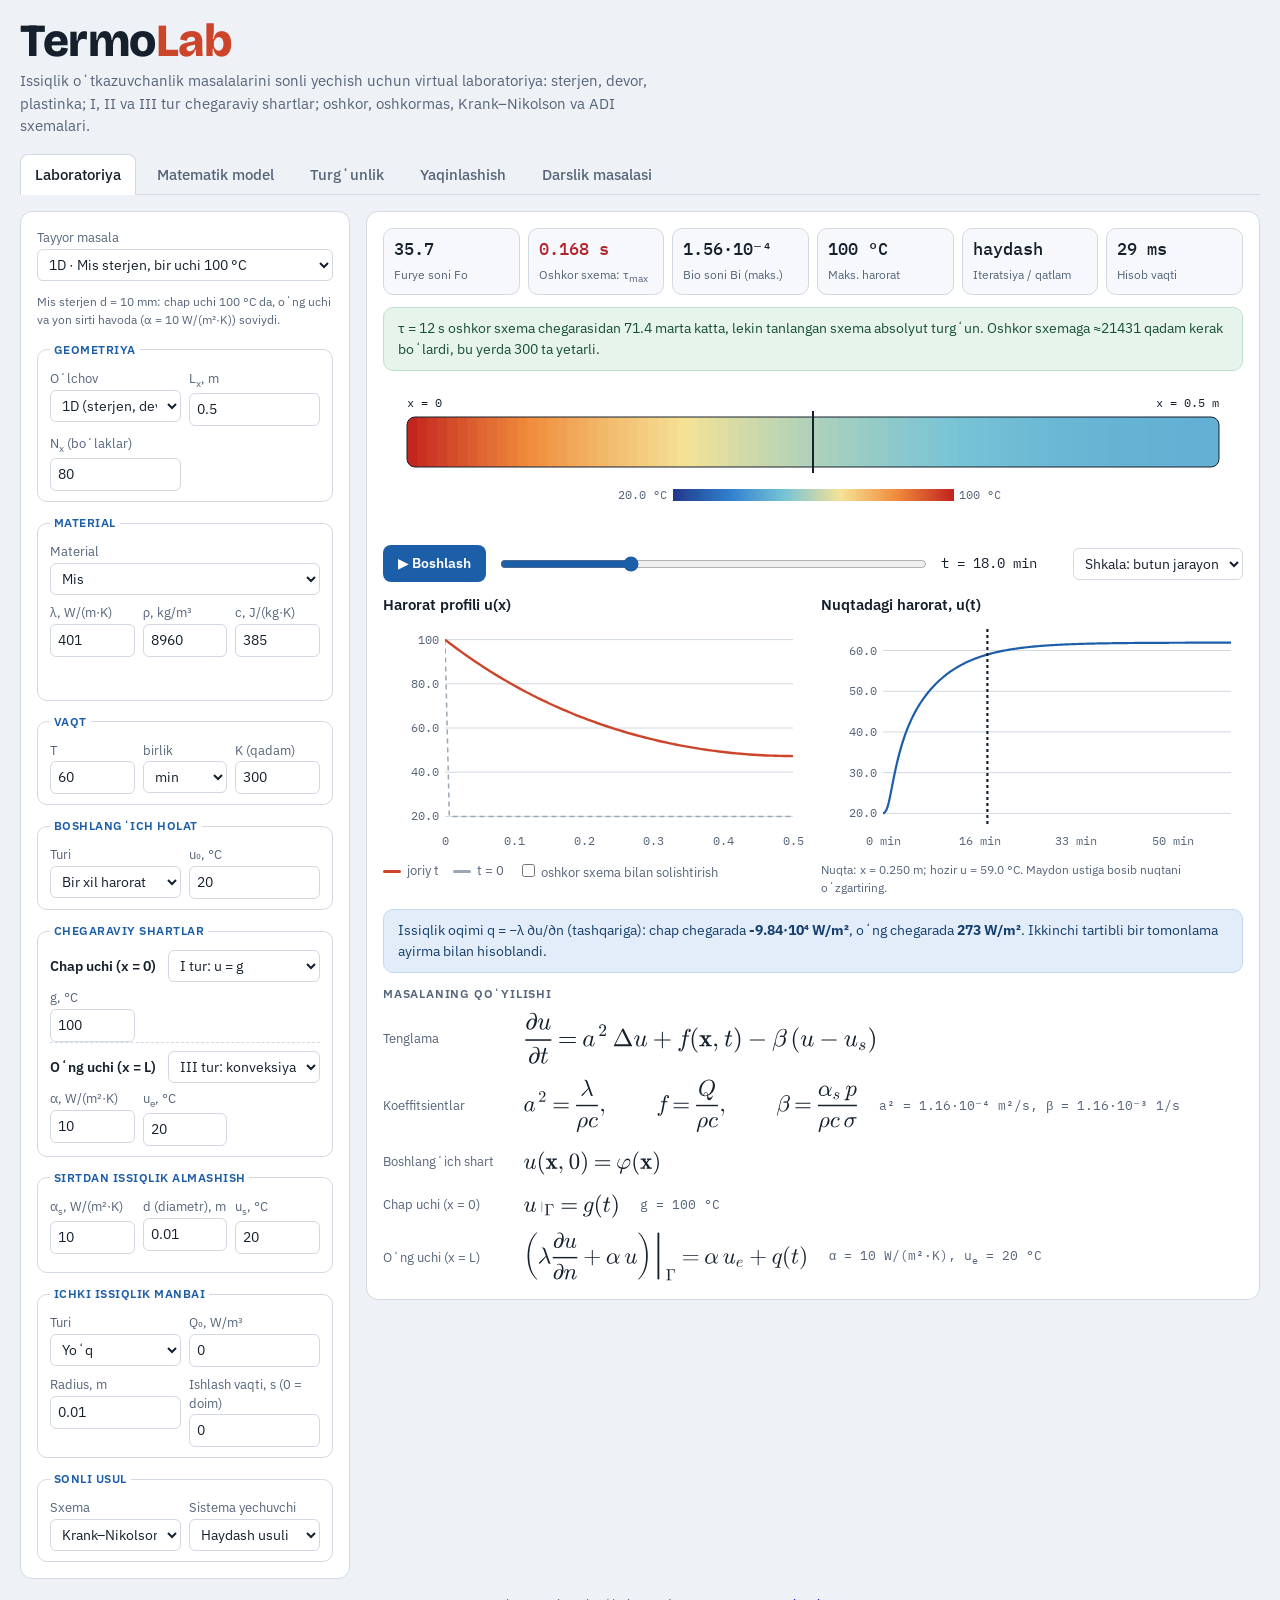
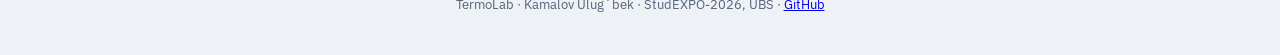
==== index.html @ d57cccd6 "Analitik tekshiruv, Rannacher boshlanishi, taqdimot nutqi Co-Authored-By: Claude Opus 5.5 <noreply@a" ====
<!doctype html>
<html lang="uz">
<head>
<meta charset="utf-8">
<meta name="viewport" content="width=device-width, initial-scale=1, viewport-fit=cover">
<title>TermoLab</title>
<meta name="description" content="Issiqlik o'tkazuvchanlik masalalarini sonli yechish uchun virtual laboratoriya">
<link rel="preconnect" href="https://fonts.googleapis.com">
<link rel="stylesheet" href="https://fonts.googleapis.com/css2?family=Bricolage+Grotesque:opsz,wght@12..96,600;12..96,800&family=IBM+Plex+Sans:wght@400;500;600&family=IBM+Plex+Mono:wght@400;500&display=swap">
<style>
[hidden]{display:none!important}
/* Layout: ilmiy laboratoriya jurnali — tepada bo'limlar, chapda masala parametrlari, o'ngda natija. Faqat yorug' ko'rinish. */
:root{
  --bg:#eef1f5; --panel:#ffffff; --ink:#15202c; --muted:#56657a; --line:#d2d9e2; --soft:#f6f8fb;
  --accent:#1d5ea8; --accent-soft:#e3edf9; --hot:#cc4429; --ok:#1d7a4e; --bad:#b2232b;
  --display:"Bricolage Grotesque","Segoe UI",system-ui,sans-serif;
  --body:"IBM Plex Sans","Segoe UI",system-ui,sans-serif;
  --mono:"IBM Plex Mono",ui-monospace,Consolas,monospace;
  color-scheme:light;
}
*{box-sizing:border-box}
body{background:var(--bg);color:var(--ink);font-family:var(--body);font-size:15px;line-height:1.5;margin:0;
  padding-left:max(16px,env(safe-area-inset-left,0px));padding-right:max(16px,env(safe-area-inset-right,0px));padding-block:18px 40px}
.wrap{max-width:1240px;margin:0 auto;display:flex;flex-direction:column;gap:16px}
header{display:flex;flex-wrap:wrap;align-items:flex-end;justify-content:space-between;gap:12px}
h1{font-family:var(--display);font-weight:800;font-size:clamp(30px,4.5vw,46px);line-height:1;margin:0;letter-spacing:-.01em}
h1 span{color:var(--hot)}
.sub{margin:6px 0 0;color:var(--muted);max-width:70ch}
h2{font-family:var(--display);font-weight:600;font-size:21px;margin:0;text-wrap:balance}
h3{font-size:15px;margin:0;font-weight:600}
.tabs{display:flex;gap:6px;flex-wrap:wrap;border-bottom:1px solid var(--line);padding-bottom:0}
.tabs button{font:inherit;font-weight:500;border:1px solid transparent;border-bottom:none;background:none;padding:9px 14px;border-radius:8px 8px 0 0;cursor:pointer;color:var(--muted);margin-bottom:-1px}
.tabs button[aria-selected="true"]{background:var(--panel);border-color:var(--line);color:var(--ink)}
.grid{display:grid;grid-template-columns:330px minmax(0,1fr);gap:16px;align-items:start}
@media (max-width:900px){.grid{grid-template-columns:minmax(0,1fr)}}
.card{background:var(--panel);border:1px solid var(--line);border-radius:12px;padding:16px;display:flex;flex-direction:column;gap:12px;min-width:0}
.label{font-size:11.5px;letter-spacing:.07em;text-transform:uppercase;color:var(--muted);font-weight:600}
fieldset{border:1px solid var(--line);border-radius:10px;padding:10px 12px;margin:0;display:flex;flex-direction:column;gap:8px;min-width:0}
legend{font-size:12px;font-weight:600;color:var(--accent);padding:0 4px;letter-spacing:.04em;text-transform:uppercase}
.row{display:grid;grid-template-columns:repeat(2,minmax(0,1fr));gap:8px}
.row3{display:grid;grid-template-columns:repeat(3,minmax(0,1fr));gap:8px}
.f{display:flex;flex-direction:column;gap:2px;min-width:0}
.f label{font-size:12.5px;color:var(--muted)}
input[type=number],select{font:inherit;font-size:14px;padding:5px 7px;border:1px solid var(--line);border-radius:6px;background:#fff;color:var(--ink);width:100%;min-width:0;font-variant-numeric:tabular-nums}
input:focus-visible,select:focus-visible,button:focus-visible{outline:3px solid #8db6e8;outline-offset:1px}
.hint{font-size:12px;color:var(--muted);margin:0}
.bcbox{border-top:1px dashed var(--line);padding-top:8px;display:flex;flex-direction:column;gap:6px}
.bcbox:first-of-type{border-top:none;padding-top:0}
.bchead{display:flex;justify-content:space-between;align-items:center;gap:8px}
.bchead b{font-size:13.5px;font-weight:600}
.bchead select{width:auto;max-width:62%}
.stats{display:grid;grid-template-columns:repeat(6,minmax(0,1fr));gap:8px}
@media (max-width:1100px){.stats{grid-template-columns:repeat(3,minmax(0,1fr))}}
@media (max-width:520px){.stats{grid-template-columns:repeat(2,minmax(0,1fr))}}
.stat{border:1px solid var(--line);border-radius:10px;padding:8px 10px;background:var(--soft);min-width:0}
.stat b{display:block;font-family:var(--mono);font-size:17px;font-weight:500;font-variant-numeric:tabular-nums;white-space:nowrap;overflow:hidden;text-overflow:ellipsis}
.stat span{font-size:11.5px;color:var(--muted)}
.stat.warn b{color:var(--bad)} .stat.good b{color:var(--ok)}
canvas{display:block;width:100%}
.viz{position:relative}
.tip{position:absolute;pointer-events:none;background:var(--ink);color:#fff;font-family:var(--mono);font-size:12px;padding:4px 8px;border-radius:6px;transform:translate(-50%,-120%);white-space:nowrap}
.timebar{display:flex;align-items:center;gap:12px;flex-wrap:wrap}
.timebar input{flex:1;min-width:160px;accent-color:var(--accent)}
.btn{font:inherit;font-weight:600;font-size:14px;border:none;border-radius:8px;padding:8px 15px;background:var(--accent);color:#fff;cursor:pointer}
.btn.ghost{background:#fff;color:var(--accent);border:1px solid var(--accent)}
.tval{font-family:var(--mono);font-size:14px;min-width:120px;font-variant-numeric:tabular-nums}
.two{display:grid;grid-template-columns:minmax(0,1fr) minmax(0,1fr);gap:16px}
@media (max-width:900px){.two{grid-template-columns:minmax(0,1fr)}}
.legend{display:flex;gap:14px;flex-wrap:wrap;font-size:13px;color:var(--muted)}
.legend i{display:inline-block;width:18px;height:3px;vertical-align:middle;margin-right:6px;border-radius:2px}
.eqs{display:flex;flex-direction:column;gap:10px}
.eq{overflow-x:auto;max-width:100%}
.eq svg{height:var(--h,40px);width:auto;display:block}
.eqrow{display:flex;gap:10px 18px;align-items:center;flex-wrap:wrap}
.eqrow .tag{font-size:12.5px;color:var(--muted);min-width:120px}
.note{font-size:14px;color:var(--muted);margin:0;max-width:75ch}
.prose{max-width:78ch;display:flex;flex-direction:column;gap:10px}
.prose p{margin:0}
.banner{border-radius:10px;padding:10px 14px;font-size:14px}
.banner.bad{background:#fbe9ea;color:#7d1a20;border:1px solid #f0c2c5}
.banner.ok{background:#e6f4ec;color:#174f35;border:1px solid #bfe0cd}
.banner.info{background:var(--accent-soft);color:#153f6e;border:1px solid #c3d7ef}
.tablewrap{overflow-x:auto}
table{border-collapse:collapse;font-family:var(--mono);font-size:13px;width:100%;font-variant-numeric:tabular-nums}
th,td{border:1px solid var(--line);padding:5px 8px;text-align:center}
th{background:#f1f4f8;font-weight:500;color:var(--muted)}
td.m{color:var(--ok)} td.x{color:var(--bad)}
.panel[hidden]{display:none!important}
.controls{display:flex;gap:10px;flex-wrap:wrap;align-items:end}
.controls .f{min-width:140px}
footer{color:var(--muted);font-size:13px;text-align:center}
.mat{font-family:var(--mono);font-size:12.5px;color:var(--muted)}
@media (prefers-reduced-motion:reduce){*{scroll-behavior:auto}}

</style>
</head>
<body>
<div class="wrap">
  <header>
    <div>
      <h1>Termo<span>Lab</span></h1>
      <p class="sub">Issiqlik oʻtkazuvchanlik masalalarini sonli yechish uchun virtual laboratoriya: sterjen, devor, plastinka; I, II va III tur chegaraviy shartlar; oshkor, oshkormas, Krank–Nikolson va ADI sxemalari.</p>
    </div>
  </header>

  <nav class="tabs" role="tablist" aria-label="Boʻlimlar">
    <button role="tab" data-tab="lab" aria-selected="true">Laboratoriya</button>
    <button role="tab" data-tab="theory" aria-selected="false">Matematik model</button>
    <button role="tab" data-tab="stab" aria-selected="false">Turgʻunlik</button>
    <button role="tab" data-tab="conv" aria-selected="false">Yaqinlashish</button>
    <button role="tab" data-tab="book" aria-selected="false">Darslik masalasi</button>
  </nav>

  <!-- ===================== LABORATORIYA ===================== -->
  <section class="panel" id="p-lab">
    <div class="grid">
      <aside class="card" aria-label="Masala parametrlari">
        <div class="f"><label for="preset">Tayyor masala</label><select id="preset"></select></div>
        <p class="hint" id="presetNote"></p>

        <fieldset><legend>Geometriya</legend>
          <div class="row">
            <div class="f"><label for="dim">Oʻlchov</label><select id="dim"><option value="1">1D (sterjen, devor)</option><option value="2">2D (plastinka)</option></select></div>
            <div class="f"><label for="Lx">L<sub>x</sub>, m</label><input type="number" id="Lx" step="any" min="0"></div>
          </div>
          <div class="row">
            <div class="f d2"><label for="Ly">L<sub>y</sub>, m</label><input type="number" id="Ly" step="any" min="0"></div>
            <div class="f"><label for="Nx">N<sub>x</sub> (boʻlaklar)</label><input type="number" id="Nx" min="4" max="400" step="1"></div>
            <div class="f d2"><label for="Ny">N<sub>y</sub></label><input type="number" id="Ny" min="4" max="200" step="1"></div>
          </div>
        </fieldset>

        <fieldset><legend>Material</legend>
          <div class="f"><label for="mat">Material</label><select id="mat"></select></div>
          <div class="row3">
            <div class="f"><label for="lam">λ, W/(m·K)</label><input type="number" id="lam" step="any" min="0"></div>
            <div class="f"><label for="rho">ρ, kg/m³</label><input type="number" id="rho" step="any" min="0"></div>
            <div class="f"><label for="cc">c, J/(kg·K)</label><input type="number" id="cc" step="any" min="0"></div>
          </div>
          <p class="mat" id="a2out"></p>
        </fieldset>

        <fieldset><legend>Vaqt</legend>
          <div class="row3">
            <div class="f"><label for="Tend">T</label><input type="number" id="Tend" step="any" min="0"></div>
            <div class="f"><label for="tunit">birlik</label><select id="tunit"><option value="1">s</option><option value="60">min</option><option value="3600">soat</option></select></div>
            <div class="f"><label for="K">K (qadam)</label><input type="number" id="K" min="2" max="20000" step="1"></div>
          </div>
        </fieldset>

        <fieldset><legend>Boshlangʻich holat</legend>
          <div class="row">
            <div class="f"><label for="initType">Turi</label><select id="initType"><option value="uniform">Bir xil harorat</option><option value="spot">Qizdirilgan nuqta</option><option value="book">Darslik: 0.25 + sin(0.15x)</option></select></div>
            <div class="f"><label for="T0">u₀, °C</label><input type="number" id="T0" step="any"></div>
          </div>
          <div class="row spotf">
            <div class="f"><label for="dT">Δu nuqtada, °C</label><input type="number" id="dT" step="any"></div>
            <div class="f"><label for="r0">Radius, m</label><input type="number" id="r0" step="any" min="0"></div>
          </div>
        </fieldset>

        <fieldset><legend>Chegaraviy shartlar</legend>
          <div id="bcs"></div>
        </fieldset>

        <fieldset><legend>Sirtdan issiqlik almashish</legend>
          <div class="row3">
            <div class="f"><label for="as">α<sub>s</sub>, W/(m²·K)</label><input type="number" id="as" step="any" min="0"></div>
            <div class="f"><label for="geo" id="geoL">d, m</label><input type="number" id="geo" step="any" min="0"></div>
            <div class="f"><label for="us">u<sub>s</sub>, °C</label><input type="number" id="us" step="any"></div>
          </div>
          <p class="hint" id="betaOut"></p>
        </fieldset>

        <fieldset><legend>Ichki issiqlik manbai</legend>
          <div class="row">
            <div class="f"><label for="srcType">Turi</label><select id="srcType"><option value="none">Yoʻq</option><option value="uniform">Bir tekis (Joul isishi)</option><option value="spot">Markazda (Gauss)</option></select></div>
            <div class="f"><label for="Q0">Q₀, W/m³</label><input type="number" id="Q0" step="any"></div>
          </div>
          <div class="row">
            <div class="f"><label for="Qr">Radius, m</label><input type="number" id="Qr" step="any" min="0"></div>
            <div class="f"><label for="Qt">Ishlash vaqti, s (0 = doim)</label><input type="number" id="Qt" step="any" min="0"></div>
          </div>
        </fieldset>

        <fieldset><legend>Sonli usul</legend>
          <div class="row">
            <div class="f"><label for="scheme">Sxema</label><select id="scheme"><option value="cn">Krank–Nikolson (θ = ½)</option><option value="implicit">Oshkormas (θ = 1)</option><option value="explicit">Oshkor (θ = 0)</option><option value="adi">ADI (Pisman–Rekford)</option></select></div>
            <div class="f"><label for="solver">Sistema yechuvchi</label><select id="solver"><option value="thomas">Haydash usuli</option><option value="seidel">Zeydel / SOR</option></select></div>
          </div>
        </fieldset>
      </aside>

      <section class="card" aria-label="Natija">
        <div class="stats">
          <div class="stat" id="sFo"><b>–</b><span>Furye soni Fo</span></div>
          <div class="stat" id="sTau"><b>–</b><span>Oshkor sxema: τ<sub>max</sub></span></div>
          <div class="stat"><b id="sBi">–</b><span>Bio soni Bi (maks.)</span></div>
          <div class="stat"><b id="sMax">–</b><span>Maks. harorat</span></div>
          <div class="stat"><b id="sIt">–</b><span>Iteratsiya / qatlam</span></div>
          <div class="stat"><b id="sMs">–</b><span>Hisob vaqti</span></div>
        </div>
        <div id="warn"></div>
        <div class="viz">
          <canvas id="field" aria-label="Harorat maydoni"></canvas>
          <div class="tip" id="tip" hidden></div>
        </div>
        <div class="timebar">
          <button class="btn" id="play" type="button">▶ Boshlash</button>
          <input type="range" id="time" min="0" value="0" aria-label="Vaqt">
          <span class="tval" id="tval">t = 0</span>
          <select id="scale" aria-label="Rang shkalasi" style="width:auto"><option value="all">Shkala: butun jarayon</option><option value="frame">Shkala: joriy kadr</option></select>
        </div>
        <div class="two">
          <div class="f">
            <h3 id="profTitle">Harorat profili</h3>
            <canvas id="prof" style="height:240px" aria-label="Harorat profili"></canvas>
            <div class="legend"><span><i style="background:var(--hot)"></i>joriy t</span><span><i style="background:#9aa7b5"></i>t = 0</span><span id="legExpl"><label><input type="checkbox" id="showExpl"> oshkor sxema bilan solishtirish</label></span></div>
          </div>
          <div class="f">
            <h3>Nuqtadagi harorat, u(t)</h3>
            <canvas id="probe" style="height:240px" aria-label="Nuqtadagi harorat-vaqt grafigi"></canvas>
            <p class="hint" id="probeNote">Maydon ustiga bosib nuqtani tanlang.</p>
          </div>
        </div>
        <div class="banner info" id="fluxOut"></div>
        <div>
          <div class="label" style="margin-bottom:8px">Masalaning qoʻyilishi</div>
          <div class="eqs" id="statement"></div>
        </div>
      </section>
    </div>
  </section>

  <!-- ===================== MATEMATIK MODEL ===================== -->
  <section class="panel card" id="p-theory" hidden>
    <h2>Matematik model va diskretlash</h2>
    <div class="prose" id="theory"></div>
  </section>

  <!-- ===================== TURG'UNLIK ===================== -->
  <section class="panel card" id="p-stab" hidden>
    <h2>Fon Neyman boʻyicha turgʻunlik tahlili</h2>
    <div class="two">
      <div class="prose" id="stabText"></div>
      <div class="f">
        <div class="controls">
          <div class="f"><label for="foS">Furye soni Fo</label><input type="range" id="foS" min="-2" max="1.5" step="0.01" value="0" style="accent-color:var(--accent)"></div>
          <span class="tval" id="foOut"></span>
        </div>
        <canvas id="gplot" style="height:300px" aria-label="Kuchaytirish koeffitsienti grafigi"></canvas>
        <div class="legend">
          <span><i style="background:#b2232b"></i>oshkor, θ = 0</span>
          <span><i style="background:#1d5ea8"></i>oshkormas, θ = 1</span>
          <span><i style="background:#cc7a1a"></i>Krank–Nikolson, θ = ½</span>
          <span><i style="background:#15202c"></i>aniq yechim</span>
        </div>
        <div id="stabVerdict"></div>
      </div>
    </div>
  </section>

  <!-- ===================== YAQINLASHISH ===================== -->
  <section class="panel card" id="p-conv" hidden>
    <h2>Aniq yechim bilan tekshiruv va yaqinlashish tartibi</h2>
    <div class="two">
      <div class="prose" id="convText"></div>
      <div class="f">
        <div class="controls">
          <div class="f"><label for="cvDim">Oʻlchov</label><select id="cvDim"><option value="1">1D</option><option value="2">2D</option></select></div>
          <div class="f"><label for="cvScheme">Sxema</label><select id="cvScheme"><option value="cn">Krank–Nikolson</option><option value="implicit">Oshkormas</option><option value="explicit">Oshkor (τ ~ h²)</option><option value="adi">ADI (2D)</option></select></div>
          <div class="f"><label for="cvBc">Chegaraviy shartlar</label><select id="cvBc"><option value="mix">Aralash (III / II / I)</option><option value="dir">Faqat I tur</option><option value="rob">Faqat III tur</option></select></div>
          <button class="btn" id="cvRun" type="button">Hisoblash</button>
        </div>
        <div id="cvTable"></div>
        <canvas id="cvPlot" style="height:280px" aria-label="Xatoning qadamga bogʻliqligi"></canvas>
      </div>
    </div>
  </section>

  <!-- ===================== DARSLIK ===================== -->
  <section class="panel card" id="p-book" hidden>
    <h2>Darslikdagi 3-masala bilan solishtirish</h2>
    <div class="prose" id="bookText"></div>
    <div id="bookTable"></div>
  </section>

  <footer>TermoLab · Kamalov Ulugʻbek · StudEXPO-2026, UBS · <a href="https://github.com/ulugbekkamalov0829-web/termolab">GitHub</a></footer>
</div>

<script>window.FORM={"energy": "<svg xmlns=\"http://www.w3.org/2000/svg\" viewBox=\"0 0 241.32 45.32\" data-w=\"241.32\" data-h=\"45.32\"><defs></defs><g><g><path d=\"M 0 45.32 L 241.32 45.32 L 241.32 0 L 0 0 L 0 45.32 z\" style=\"fill: none\"/></g><g><g style=\"fill: #16212e\" transform=\"translate(2.16 29.16) scale(0.2 -0.2)\"><defs><path id=\"energy-Cmmi10-27\" d=\"M 178 -1203 Q 178 -1166 184 -1153 L 819 1403 Q 909 1747 1129 2076 Q 1350 2406 1662 2617 Q 1975 2828 2322 2828 Q 2600 2828 2808 2683 Q 3016 2538 3120 2302 Q 3225 2066 3225 1784 Q 3225 1475 3098 1144 Q 2972 813 2748 538 Q 2525 263 2234 95 Q 1944 -72 1625 -72 Q 1438 -72 1272 39 Q 1106 150 1013 331 L 634 -1178 Q 616 -1269 541 -1325 Q 466 -1381 372 -1381 Q 294 -1381 236 -1332 Q 178 -1284 178 -1203 zM 1638 97 Q 1978 97 2229 445 Q 2481 794 2614 1264 Q 2747 1734 2747 2059 Q 2747 2303 2640 2483 Q 2534 2663 2309 2663 Q 2031 2663 1818 2452 Q 1606 2241 1478 1956 Q 1350 1672 1269 1363 L 1094 647 Q 1134 416 1276 256 Q 1419 97 1638 97 z\" transform=\"scale(0.015625)\"/><path id=\"energy-Cmmi10-7f\" d=\"M 750 763 Q 750 484 892 290 Q 1034 97 1300 97 Q 1681 97 2032 272 Q 2384 447 2606 756 Q 2625 775 2656 775 Q 2688 775 2720 739 Q 2753 703 2753 672 Q 2753 647 2741 634 Q 2506 306 2109 117 Q 1713 -72 1288 -72 Q 981 -72 747 73 Q 513 219 384 462 Q 256 706 256 1013 Q 256 1444 497 1869 Q 738 2294 1138 2561 Q 1538 2828 1978 2828 Q 2266 2828 2495 2689 Q 2725 2550 2725 2278 Q 2725 2103 2623 1979 Q 2522 1856 2350 1856 Q 2247 1856 2176 1920 Q 2106 1984 2106 2088 Q 2106 2238 2215 2344 Q 2325 2450 2472 2450 L 2484 2450 Q 2409 2559 2267 2611 Q 2125 2663 1972 2663 Q 1597 2663 1315 2342 Q 1034 2022 892 1576 Q 750 1131 750 763 z\" transform=\"scale(0.015625)\"/><path id=\"energy-STIXGeneral-Regular-415\" d=\"M 1248 4000 L 1184 4128 Q 1427 4275 1811 4275 Q 3014 4275 3014 2611 Q 3014 2298 2963 1965 Q 2912 1632 2777 1261 Q 2643 890 2438 598 Q 2234 307 1894 118 Q 1555 -70 1126 -70 Q 685 -70 470 224 Q 256 518 256 966 Q 256 1664 739 2224 Q 1222 2784 1901 2784 Q 2342 2784 2515 2477 Q 2560 2726 2560 2925 Q 2560 3418 2365 3750 Q 2170 4083 1722 4083 Q 1510 4083 1248 4000 zM 2349 2042 Q 2349 2323 2230 2457 Q 2112 2592 1958 2592 Q 1491 2592 1132 2013 Q 774 1434 774 749 Q 774 122 1203 122 Q 1549 122 1827 499 Q 2106 877 2253 1414 Q 2349 1766 2349 2042 z\" transform=\"scale(0.015625)\"/><path id=\"energy-Cmmi10-60\" d=\"M 678 697 Q 678 906 734 1126 Q 791 1347 892 1617 Q 994 1888 1069 2088 Q 1153 2322 1153 2472 Q 1153 2663 1013 2663 Q 759 2663 595 2402 Q 431 2141 353 1819 Q 341 1778 300 1778 L 225 1778 Q 172 1778 172 1838 L 172 1856 Q 275 2238 487 2533 Q 700 2828 1025 2828 Q 1253 2828 1411 2678 Q 1569 2528 1569 2297 Q 1569 2178 1516 2047 Q 1488 1969 1388 1706 Q 1288 1444 1234 1272 Q 1181 1100 1147 934 Q 1113 769 1113 603 Q 1113 391 1203 244 Q 1294 97 1497 97 Q 1906 97 2216 603 Q 2222 628 2226 651 Q 2231 675 2234 697 L 2694 2553 Q 2716 2638 2794 2698 Q 2872 2759 2963 2759 Q 3041 2759 3098 2709 Q 3156 2659 3156 2578 Q 3156 2541 3150 2528 L 2688 684 Q 2644 494 2644 372 Q 2644 97 2828 97 Q 3034 97 3136 351 Q 3238 606 3309 941 Q 3322 978 3359 978 L 3438 978 Q 3463 978 3478 956 Q 3494 934 3494 916 Q 3425 641 3361 444 Q 3297 247 3159 87 Q 3022 -72 2816 -72 Q 2613 -72 2452 39 Q 2291 150 2234 341 Q 2088 153 1894 40 Q 1700 -72 1484 -72 Q 1116 -72 897 129 Q 678 331 678 697 z\" transform=\"scale(0.015625)\"/><path id=\"energy-Cmmi10-30\" d=\"M 397 519 Q 397 613 416 697 L 878 2534 L 206 2534 Q 141 2534 141 2619 Q 166 2759 225 2759 L 934 2759 L 1191 3803 Q 1216 3888 1291 3947 Q 1366 4006 1459 4006 Q 1541 4006 1595 3957 Q 1650 3909 1650 3828 Q 1650 3809 1648 3798 Q 1647 3788 1644 3775 L 1388 2759 L 2047 2759 Q 2113 2759 2113 2675 Q 2109 2659 2100 2621 Q 2091 2584 2075 2559 Q 2059 2534 2028 2534 L 1331 2534 L 872 684 Q 825 503 825 372 Q 825 97 1013 97 Q 1294 97 1511 361 Q 1728 625 1844 941 Q 1869 978 1894 978 L 1972 978 Q 1997 978 2012 961 Q 2028 944 2028 922 Q 2028 909 2022 903 Q 1881 516 1612 222 Q 1344 -72 997 -72 Q 744 -72 570 93 Q 397 259 397 519 z\" transform=\"scale(0.015625)\"/><path id=\"energy-Cmr10-29\" d=\"M 481 850 Q 428 850 393 890 Q 359 931 359 978 Q 359 1031 393 1068 Q 428 1106 481 1106 L 4500 1106 Q 4547 1106 4581 1068 Q 4616 1031 4616 978 Q 4616 931 4581 890 Q 4547 850 4500 850 L 481 850 zM 481 2094 Q 428 2094 393 2131 Q 359 2169 359 2222 Q 359 2269 393 2309 Q 428 2350 481 2350 L 4500 2350 Q 4547 2350 4581 2309 Q 4616 2269 4616 2222 Q 4616 2169 4581 2131 Q 4547 2094 4500 2094 L 481 2094 z\" transform=\"scale(0.015625)\"/><path id=\"energy-Cmsy10-6e\" d=\"M 2503 -141 L 300 4300 Q 300 4306 298 4311 Q 297 4316 294 4319 Q 294 4372 347 4372 L 4978 4372 Q 5031 4372 5031 4319 Q 5031 4313 5029 4309 Q 5028 4306 5025 4300 L 2822 -141 Q 2791 -213 2706 -213 L 2619 -213 Q 2534 -213 2503 -141 zM 2847 416 L 4569 3891 L 1125 3891 L 2847 416 z\" transform=\"scale(0.015625)\"/><path id=\"energy-Cmsy10-4e\" d=\"M 538 1600 Q 538 1691 584 1772 Q 631 1853 714 1903 Q 797 1953 891 1953 Q 981 1953 1064 1903 Q 1147 1853 1194 1772 Q 1241 1691 1241 1600 Q 1241 1456 1139 1351 Q 1038 1247 891 1247 Q 747 1247 642 1351 Q 538 1456 538 1600 z\" transform=\"scale(0.015625)\"/><path id=\"energy-Cmr10-77\" d=\"M 1984 -1588 Q 1628 -1306 1370 -942 Q 1113 -578 948 -165 Q 784 247 703 697 Q 622 1147 622 1600 Q 622 2059 703 2509 Q 784 2959 951 3375 Q 1119 3791 1378 4153 Q 1638 4516 1984 4788 Q 1984 4800 2016 4800 L 2075 4800 Q 2094 4800 2109 4783 Q 2125 4766 2125 4744 Q 2125 4716 2113 4703 Q 1800 4397 1592 4047 Q 1384 3697 1257 3301 Q 1131 2906 1075 2482 Q 1019 2059 1019 1600 Q 1019 -434 2106 -1491 Q 2125 -1509 2125 -1544 Q 2125 -1559 2108 -1579 Q 2091 -1600 2075 -1600 L 2016 -1600 Q 1984 -1600 1984 -1588 z\" transform=\"scale(0.015625)\"/><path id=\"energy-Cmmi10-9\" d=\"M 325 109 Q 325 203 409 288 L 2209 2053 L 1575 3834 Q 1500 4038 1417 4156 Q 1334 4275 1178 4275 Q 1106 4275 1106 4359 Q 1113 4397 1138 4419 Q 1163 4441 1203 4441 Q 1875 4441 2016 4044 L 3316 416 Q 3400 144 3488 50 Q 3519 3 3519 -13 Q 3519 -72 3469 -72 L 3122 -72 Q 2963 -25 2869 206 L 2284 1844 L 738 25 Q 622 -84 531 -84 Q 450 -84 387 -28 Q 325 28 325 109 z\" transform=\"scale(0.015625)\"/><path id=\"energy-Cmr10-44\" d=\"M 416 -1600 Q 359 -1600 359 -1544 Q 359 -1516 372 -1503 Q 1466 -434 1466 1600 Q 1466 3634 384 4691 Q 359 4706 359 4744 Q 359 4766 376 4783 Q 394 4800 416 4800 L 475 4800 Q 494 4800 506 4788 Q 966 4425 1272 3906 Q 1578 3388 1720 2800 Q 1863 2213 1863 1600 Q 1863 1147 1786 708 Q 1709 269 1542 -157 Q 1375 -584 1119 -945 Q 863 -1306 506 -1588 Q 494 -1600 475 -1600 L 416 -1600 z\" transform=\"scale(0.015625)\"/><path id=\"energy-Cmr10-4c\" d=\"M 481 1472 Q 428 1472 393 1512 Q 359 1553 359 1600 Q 359 1647 393 1687 Q 428 1728 481 1728 L 2363 1728 L 2363 3616 Q 2363 3666 2400 3698 Q 2438 3731 2491 3731 Q 2538 3731 2578 3698 Q 2619 3666 2619 3616 L 2619 1728 L 4500 1728 Q 4547 1728 4581 1687 Q 4616 1647 4616 1600 Q 4616 1553 4581 1512 Q 4547 1472 4500 1472 L 2619 1472 L 2619 -416 Q 2619 -466 2578 -498 Q 2538 -531 2491 -531 Q 2438 -531 2400 -498 Q 2363 -466 2363 -416 L 2363 1472 L 481 1472 z\" transform=\"scale(0.015625)\"/><path id=\"energy-Cmmi10-3c\" d=\"M 1947 -141 Q 1466 -141 1094 79 Q 722 300 520 692 Q 319 1084 319 1563 Q 319 2259 714 2950 Q 1109 3641 1756 4077 Q 2403 4513 3109 4513 Q 3475 4513 3778 4381 Q 4081 4250 4290 4017 Q 4500 3784 4614 3471 Q 4728 3159 4728 2791 Q 4728 2366 4581 1936 Q 4434 1506 4171 1136 Q 3909 766 3559 484 Q 3209 203 2809 38 Q 2850 -256 2934 -425 Q 3019 -594 3256 -594 Q 3506 -594 3726 -412 Q 3947 -231 4006 13 Q 4019 72 4078 72 Q 4147 72 4147 -13 Q 4100 -219 4008 -430 Q 3916 -641 3786 -823 Q 3656 -1006 3478 -1123 Q 3300 -1241 3084 -1241 Q 2547 -1241 2547 -550 Q 2547 -509 2562 -332 Q 2578 -156 2578 -44 Q 2269 -141 1947 -141 zM 1709 300 Q 1709 44 1991 44 Q 2275 44 2591 184 L 2591 244 Q 2591 503 2509 648 Q 2428 794 2194 794 Q 2078 794 1964 723 Q 1850 653 1779 539 Q 1709 425 1709 300 zM 1544 288 Q 1544 456 1637 612 Q 1731 769 1881 864 Q 2031 959 2203 959 Q 2481 959 2607 771 Q 2734 584 2778 281 Q 3188 525 3500 978 Q 3813 1431 3977 1973 Q 4141 2516 4141 3003 Q 4141 3356 4023 3656 Q 3906 3956 3664 4140 Q 3422 4325 3066 4325 Q 2722 4325 2403 4156 Q 2084 3988 1813 3706 Q 1550 3434 1342 3032 Q 1134 2631 1021 2193 Q 909 1756 909 1356 Q 909 947 1068 612 Q 1228 278 1569 128 Q 1544 194 1544 288 z\" transform=\"scale(0.015625)\"/><path id=\"energy-Cmb10-2d\" d=\"M 109 0 L 109 325 Q 628 325 678 384 L 1381 1350 L 588 2516 L 141 2516 L 141 2841 L 1606 2841 L 1606 2516 L 1331 2516 L 1766 1881 L 2181 2463 Q 2181 2491 2072 2503 Q 1963 2516 1888 2516 L 1888 2841 L 3156 2841 L 3156 2516 Q 2638 2516 2584 2456 L 1959 1594 L 2816 325 L 3272 325 L 3272 0 L 1797 0 L 1797 325 L 2075 325 L 1575 1063 L 1081 378 Q 1081 356 1193 340 Q 1306 325 1381 325 L 1381 0 L 109 0 z\" transform=\"scale(0.015625)\"/><path id=\"energy-Cmmi10-2c\" d=\"M 634 -1153 Q 634 -1125 659 -1100 Q 891 -878 1019 -587 Q 1147 -297 1147 25 L 1147 103 Q 1044 0 891 0 Q 744 0 641 103 Q 538 206 538 353 Q 538 503 641 603 Q 744 703 891 703 Q 1119 703 1216 492 Q 1313 281 1313 25 Q 1313 -331 1170 -651 Q 1028 -972 769 -1228 Q 744 -1241 728 -1241 Q 697 -1241 665 -1212 Q 634 -1184 634 -1153 z\" transform=\"scale(0.015625)\"/></defs><use href=\"#energy-Cmmi10-27\" transform=\"translate(0 0.55233)\"/><use href=\"#energy-Cmmi10-7f\" transform=\"translate(51.708984 0.55233)\"/><use href=\"#energy-STIXGeneral-Regular-415\" transform=\"translate(117.838923 68.203125)\"/><use href=\"#energy-Cmmi10-60\" transform=\"translate(164.938883 68.203125)\"/><use href=\"#energy-STIXGeneral-Regular-415\" transform=\"translate(128.838923 -68.042793)\"/><use href=\"#energy-Cmmi10-30\" transform=\"translate(175.938883 -68.042793)\"/><use href=\"#energy-Cmr10-29\" transform=\"translate(248.366675 0.55233)\"/><use href=\"#energy-Cmsy10-6e\" transform=\"translate(346.052279 0.55233)\"/><use href=\"#energy-Cmsy10-4e\" transform=\"translate(449.353117 0.55233)\"/><use href=\"#energy-Cmr10-77\" transform=\"translate(497.038721 0.55233)\"/><use href=\"#energy-Cmmi10-9\" transform=\"translate(535.857081 0.55233)\"/><use href=\"#energy-Cmsy10-6e\" transform=\"translate(594.157862 0.55233)\"/><use href=\"#energy-Cmmi10-60\" transform=\"translate(677.458643 0.55233)\"/><use href=\"#energy-Cmr10-44\" transform=\"translate(734.636378 0.55233)\"/><use href=\"#energy-Cmr10-4c\" transform=\"translate(793.454794 0.55233)\"/><use href=\"#energy-Cmmi10-3c\" transform=\"translate(891.140398 0.55233)\"/><use href=\"#energy-Cmr10-77\" transform=\"translate(970.144304 0.55233)\"/><use href=\"#energy-Cmb10-2d\" transform=\"translate(1008.962664 0.55233)\"/><use href=\"#energy-Cmmi10-2c\" transform=\"translate(1061.648211 0.55233)\"/><use href=\"#energy-Cmmi10-30\" transform=\"translate(1109.333815 0.55233)\"/><use href=\"#energy-Cmr10-44\" transform=\"translate(1145.417799 0.55233)\"/><path d=\"M 117.838923 22.42733 L 117.838923 28.67733 L 222.116617 28.67733 L 222.116617 22.42733 L 117.838923 22.42733 z\"/></g></g></g></svg>", "heat": "<svg xmlns=\"http://www.w3.org/2000/svg\" viewBox=\"0 0 287.72 45.32\" data-w=\"287.72\" data-h=\"45.32\"><defs></defs><g><g><path d=\"M 0 45.32 L 287.72 45.32 L 287.72 0 L 0 0 L 0 45.32 z\" style=\"fill: none\"/></g><g><g style=\"fill: #16212e\" transform=\"translate(2.16 29.16) scale(0.2 -0.2)\"><defs><path id=\"heat-STIXGeneral-Regular-415\" d=\"M 1248 4000 L 1184 4128 Q 1427 4275 1811 4275 Q 3014 4275 3014 2611 Q 3014 2298 2963 1965 Q 2912 1632 2777 1261 Q 2643 890 2438 598 Q 2234 307 1894 118 Q 1555 -70 1126 -70 Q 685 -70 470 224 Q 256 518 256 966 Q 256 1664 739 2224 Q 1222 2784 1901 2784 Q 2342 2784 2515 2477 Q 2560 2726 2560 2925 Q 2560 3418 2365 3750 Q 2170 4083 1722 4083 Q 1510 4083 1248 4000 zM 2349 2042 Q 2349 2323 2230 2457 Q 2112 2592 1958 2592 Q 1491 2592 1132 2013 Q 774 1434 774 749 Q 774 122 1203 122 Q 1549 122 1827 499 Q 2106 877 2253 1414 Q 2349 1766 2349 2042 z\" transform=\"scale(0.015625)\"/><path id=\"heat-Cmmi10-60\" d=\"M 678 697 Q 678 906 734 1126 Q 791 1347 892 1617 Q 994 1888 1069 2088 Q 1153 2322 1153 2472 Q 1153 2663 1013 2663 Q 759 2663 595 2402 Q 431 2141 353 1819 Q 341 1778 300 1778 L 225 1778 Q 172 1778 172 1838 L 172 1856 Q 275 2238 487 2533 Q 700 2828 1025 2828 Q 1253 2828 1411 2678 Q 1569 2528 1569 2297 Q 1569 2178 1516 2047 Q 1488 1969 1388 1706 Q 1288 1444 1234 1272 Q 1181 1100 1147 934 Q 1113 769 1113 603 Q 1113 391 1203 244 Q 1294 97 1497 97 Q 1906 97 2216 603 Q 2222 628 2226 651 Q 2231 675 2234 697 L 2694 2553 Q 2716 2638 2794 2698 Q 2872 2759 2963 2759 Q 3041 2759 3098 2709 Q 3156 2659 3156 2578 Q 3156 2541 3150 2528 L 2688 684 Q 2644 494 2644 372 Q 2644 97 2828 97 Q 3034 97 3136 351 Q 3238 606 3309 941 Q 3322 978 3359 978 L 3438 978 Q 3463 978 3478 956 Q 3494 934 3494 916 Q 3425 641 3361 444 Q 3297 247 3159 87 Q 3022 -72 2816 -72 Q 2613 -72 2452 39 Q 2291 150 2234 341 Q 2088 153 1894 40 Q 1700 -72 1484 -72 Q 1116 -72 897 129 Q 678 331 678 697 z\" transform=\"scale(0.015625)\"/><path id=\"heat-Cmmi10-30\" d=\"M 397 519 Q 397 613 416 697 L 878 2534 L 206 2534 Q 141 2534 141 2619 Q 166 2759 225 2759 L 934 2759 L 1191 3803 Q 1216 3888 1291 3947 Q 1366 4006 1459 4006 Q 1541 4006 1595 3957 Q 1650 3909 1650 3828 Q 1650 3809 1648 3798 Q 1647 3788 1644 3775 L 1388 2759 L 2047 2759 Q 2113 2759 2113 2675 Q 2109 2659 2100 2621 Q 2091 2584 2075 2559 Q 2059 2534 2028 2534 L 1331 2534 L 872 684 Q 825 503 825 372 Q 825 97 1013 97 Q 1294 97 1511 361 Q 1728 625 1844 941 Q 1869 978 1894 978 L 1972 978 Q 1997 978 2012 961 Q 2028 944 2028 922 Q 2028 909 2022 903 Q 1881 516 1612 222 Q 1344 -72 997 -72 Q 744 -72 570 93 Q 397 259 397 519 z\" transform=\"scale(0.015625)\"/><path id=\"heat-Cmr10-29\" d=\"M 481 850 Q 428 850 393 890 Q 359 931 359 978 Q 359 1031 393 1068 Q 428 1106 481 1106 L 4500 1106 Q 4547 1106 4581 1068 Q 4616 1031 4616 978 Q 4616 931 4581 890 Q 4547 850 4500 850 L 481 850 zM 481 2094 Q 428 2094 393 2131 Q 359 2169 359 2222 Q 359 2269 393 2309 Q 428 2350 481 2350 L 4500 2350 Q 4547 2350 4581 2309 Q 4616 2269 4616 2222 Q 4616 2169 4581 2131 Q 4547 2094 4500 2094 L 481 2094 z\" transform=\"scale(0.015625)\"/><path id=\"heat-Cmmi10-79\" d=\"M 1113 -72 Q 709 -72 476 233 Q 244 538 244 953 Q 244 1363 456 1803 Q 669 2244 1030 2536 Q 1391 2828 1806 2828 Q 1997 2828 2147 2725 Q 2297 2622 2381 2444 Q 2453 2700 2663 2700 Q 2744 2700 2798 2651 Q 2853 2603 2853 2522 Q 2853 2503 2851 2493 Q 2850 2484 2847 2472 L 2400 684 Q 2356 494 2356 372 Q 2356 97 2541 97 Q 2741 97 2845 351 Q 2950 606 3022 941 Q 3034 978 3072 978 L 3150 978 Q 3175 978 3190 956 Q 3206 934 3206 916 Q 3094 469 2961 198 Q 2828 -72 2528 -72 Q 2313 -72 2147 54 Q 1981 181 1941 391 Q 1528 -72 1113 -72 zM 1119 97 Q 1350 97 1567 270 Q 1784 444 1941 678 Q 1947 684 1947 697 L 2291 2088 L 2297 2106 Q 2259 2334 2132 2498 Q 2006 2663 1791 2663 Q 1575 2663 1389 2486 Q 1203 2309 1075 2069 Q 950 1813 836 1366 Q 722 919 722 672 Q 722 450 817 273 Q 913 97 1119 97 z\" transform=\"scale(0.015625)\"/><path id=\"heat-Cmr10-31\" d=\"M 319 0 L 319 172 Q 319 188 331 206 L 1325 1306 Q 1550 1550 1690 1715 Q 1831 1881 1968 2097 Q 2106 2313 2186 2536 Q 2266 2759 2266 3009 Q 2266 3272 2169 3511 Q 2072 3750 1880 3894 Q 1688 4038 1416 4038 Q 1138 4038 916 3870 Q 694 3703 603 3438 Q 628 3444 672 3444 Q 816 3444 917 3347 Q 1019 3250 1019 3097 Q 1019 2950 917 2848 Q 816 2747 672 2747 Q 522 2747 420 2851 Q 319 2956 319 3097 Q 319 3338 409 3548 Q 500 3759 670 3923 Q 841 4088 1055 4175 Q 1269 4263 1509 4263 Q 1875 4263 2190 4108 Q 2506 3953 2690 3670 Q 2875 3388 2875 3009 Q 2875 2731 2753 2481 Q 2631 2231 2440 2026 Q 2250 1822 1953 1562 Q 1656 1303 1563 1216 L 838 519 L 1453 519 Q 1906 519 2211 526 Q 2516 534 2534 550 Q 2609 631 2688 1141 L 2875 1141 L 2694 0 L 319 0 z\" transform=\"scale(0.015625)\"/><path id=\"heat-Cmr10-6\" d=\"M 347 0 Q 294 0 294 50 Q 297 56 298 59 Q 300 63 300 72 L 2503 4513 Q 2531 4581 2619 4581 L 2706 4581 Q 2794 4581 2822 4513 L 5025 72 Q 5028 66 5029 61 Q 5031 56 5031 50 Q 5031 0 4978 0 L 347 0 zM 769 513 L 4141 513 L 2456 3909 L 769 513 z\" transform=\"scale(0.015625)\"/><path id=\"heat-Cmr10-4c\" d=\"M 481 1472 Q 428 1472 393 1512 Q 359 1553 359 1600 Q 359 1647 393 1687 Q 428 1728 481 1728 L 2363 1728 L 2363 3616 Q 2363 3666 2400 3698 Q 2438 3731 2491 3731 Q 2538 3731 2578 3698 Q 2619 3666 2619 3616 L 2619 1728 L 4500 1728 Q 4547 1728 4581 1687 Q 4616 1647 4616 1600 Q 4616 1553 4581 1512 Q 4547 1472 4500 1472 L 2619 1472 L 2619 -416 Q 2619 -466 2578 -498 Q 2538 -531 2491 -531 Q 2438 -531 2400 -498 Q 2363 -466 2363 -416 L 2363 1472 L 481 1472 z\" transform=\"scale(0.015625)\"/><path id=\"heat-Cmmi10-57\" d=\"M 622 -1056 Q 741 -1147 909 -1147 Q 1138 -1147 1281 -641 Q 1341 -397 1606 966 L 1900 2534 L 1350 2534 Q 1288 2534 1288 2619 Q 1313 2759 1369 2759 L 1941 2759 L 2016 3175 Q 2053 3369 2084 3508 Q 2116 3647 2152 3765 Q 2188 3884 2259 4031 Q 2369 4241 2555 4377 Q 2741 4513 2956 4513 Q 3097 4513 3230 4461 Q 3363 4409 3447 4306 Q 3531 4203 3531 4063 Q 3531 3900 3423 3779 Q 3316 3659 3163 3659 Q 3059 3659 2986 3723 Q 2913 3788 2913 3891 Q 2913 4031 3008 4136 Q 3103 4241 3244 4256 Q 3125 4347 2950 4347 Q 2853 4347 2767 4256 Q 2681 4166 2656 4063 Q 2616 3900 2478 3181 L 2400 2759 L 3059 2759 Q 3122 2759 3122 2675 Q 3119 2659 3109 2620 Q 3100 2581 3083 2557 Q 3066 2534 3041 2534 L 2356 2534 L 2059 972 Q 2003 631 1929 279 Q 1856 -72 1723 -442 Q 1591 -813 1384 -1063 Q 1178 -1313 897 -1313 Q 681 -1313 511 -1189 Q 341 -1066 341 -863 Q 341 -700 445 -579 Q 550 -459 709 -459 Q 816 -459 887 -523 Q 959 -588 959 -691 Q 959 -828 857 -942 Q 756 -1056 622 -1056 z\" transform=\"scale(0.015625)\"/><path id=\"heat-Cmr10-77\" d=\"M 1984 -1588 Q 1628 -1306 1370 -942 Q 1113 -578 948 -165 Q 784 247 703 697 Q 622 1147 622 1600 Q 622 2059 703 2509 Q 784 2959 951 3375 Q 1119 3791 1378 4153 Q 1638 4516 1984 4788 Q 1984 4800 2016 4800 L 2075 4800 Q 2094 4800 2109 4783 Q 2125 4766 2125 4744 Q 2125 4716 2113 4703 Q 1800 4397 1592 4047 Q 1384 3697 1257 3301 Q 1131 2906 1075 2482 Q 1019 2059 1019 1600 Q 1019 -434 2106 -1491 Q 2125 -1509 2125 -1544 Q 2125 -1559 2108 -1579 Q 2091 -1600 2075 -1600 L 2016 -1600 Q 1984 -1600 1984 -1588 z\" transform=\"scale(0.015625)\"/><path id=\"heat-Cmb10-2d\" d=\"M 109 0 L 109 325 Q 628 325 678 384 L 1381 1350 L 588 2516 L 141 2516 L 141 2841 L 1606 2841 L 1606 2516 L 1331 2516 L 1766 1881 L 2181 2463 Q 2181 2491 2072 2503 Q 1963 2516 1888 2516 L 1888 2841 L 3156 2841 L 3156 2516 Q 2638 2516 2584 2456 L 1959 1594 L 2816 325 L 3272 325 L 3272 0 L 1797 0 L 1797 325 L 2075 325 L 1575 1063 L 1081 378 Q 1081 356 1193 340 Q 1306 325 1381 325 L 1381 0 L 109 0 z\" transform=\"scale(0.015625)\"/><path id=\"heat-Cmmi10-2c\" d=\"M 634 -1153 Q 634 -1125 659 -1100 Q 891 -878 1019 -587 Q 1147 -297 1147 25 L 1147 103 Q 1044 0 891 0 Q 744 0 641 103 Q 538 206 538 353 Q 538 503 641 603 Q 744 703 891 703 Q 1119 703 1216 492 Q 1313 281 1313 25 Q 1313 -331 1170 -651 Q 1028 -972 769 -1228 Q 744 -1241 728 -1241 Q 697 -1241 665 -1212 Q 634 -1184 634 -1153 z\" transform=\"scale(0.015625)\"/><path id=\"heat-Cmr10-44\" d=\"M 416 -1600 Q 359 -1600 359 -1544 Q 359 -1516 372 -1503 Q 1466 -434 1466 1600 Q 1466 3634 384 4691 Q 359 4706 359 4744 Q 359 4766 376 4783 Q 394 4800 416 4800 L 475 4800 Q 494 4800 506 4788 Q 966 4425 1272 3906 Q 1578 3388 1720 2800 Q 1863 2213 1863 1600 Q 1863 1147 1786 708 Q 1709 269 1542 -157 Q 1375 -584 1119 -945 Q 863 -1306 506 -1588 Q 494 -1600 475 -1600 L 416 -1600 z\" transform=\"scale(0.015625)\"/><path id=\"heat-Cmsy10-11\" d=\"M 653 1472 Q 600 1472 565 1512 Q 531 1553 531 1600 Q 531 1647 565 1687 Q 600 1728 653 1728 L 4325 1728 Q 4375 1728 4408 1687 Q 4441 1647 4441 1600 Q 4441 1553 4408 1512 Q 4375 1472 4325 1472 L 653 1472 z\" transform=\"scale(0.015625)\"/><path id=\"heat-Cmmi10-23\" d=\"M 172 -1241 Q 153 -1241 137 -1219 Q 122 -1197 122 -1178 L 1106 2778 Q 1191 3097 1353 3397 Q 1516 3697 1761 3955 Q 2006 4213 2300 4363 Q 2594 4513 2925 4513 Q 3163 4513 3355 4408 Q 3547 4303 3658 4114 Q 3769 3925 3769 3688 Q 3769 3459 3681 3251 Q 3594 3044 3437 2864 Q 3281 2684 3103 2572 Q 3206 2506 3287 2404 Q 3369 2303 3419 2192 Q 3469 2081 3497 1945 Q 3525 1809 3525 1691 Q 3525 1363 3384 1044 Q 3244 725 3001 465 Q 2759 206 2446 54 Q 2134 -97 1806 -97 Q 1447 -97 1159 100 Q 872 297 763 634 L 300 -1203 Q 300 -1241 250 -1241 L 172 -1241 zM 1819 78 Q 2106 78 2339 267 Q 2572 456 2723 742 Q 2875 1028 2954 1348 Q 3034 1669 3034 1931 Q 3034 2256 2847 2444 Q 2628 2363 2419 2363 Q 1913 2363 1913 2534 Q 1913 2759 2491 2759 Q 2697 2759 2869 2694 Q 3006 2800 3118 3006 Q 3231 3213 3289 3438 Q 3347 3663 3347 3859 Q 3347 4069 3236 4208 Q 3125 4347 2913 4347 Q 2522 4347 2186 4106 Q 1850 3866 1619 3498 Q 1388 3131 1288 2741 L 934 1325 Q 900 1178 891 997 Q 891 597 1153 337 Q 1416 78 1819 78 zM 2106 2553 Q 2203 2528 2425 2528 Q 2534 2528 2644 2566 Q 2638 2572 2619 2572 Q 2550 2591 2472 2591 Q 2181 2591 2106 2553 z\" transform=\"scale(0.015625)\"/><path id=\"heat-Cmmi10-58\" d=\"M 556 391 Q 728 97 1247 97 Q 1472 97 1675 173 Q 1878 250 2011 403 Q 2144 556 2144 775 Q 2144 941 2025 1047 Q 1906 1153 1734 1191 L 1388 1259 Q 1150 1319 997 1481 Q 844 1644 844 1875 Q 844 2159 998 2378 Q 1153 2597 1406 2712 Q 1659 2828 1931 2828 Q 2222 2828 2451 2689 Q 2681 2550 2681 2278 Q 2681 2131 2598 2018 Q 2516 1906 2369 1906 Q 2284 1906 2223 1961 Q 2163 2016 2163 2100 Q 2163 2175 2205 2245 Q 2247 2316 2317 2358 Q 2388 2400 2463 2400 Q 2406 2538 2251 2600 Q 2097 2663 1919 2663 Q 1756 2663 1593 2597 Q 1431 2531 1332 2404 Q 1234 2278 1234 2106 Q 1234 1991 1315 1903 Q 1397 1816 1516 1778 L 1888 1703 Q 2066 1666 2214 1570 Q 2363 1475 2448 1329 Q 2534 1184 2534 997 Q 2534 759 2401 528 Q 2269 297 2075 159 Q 1734 -72 1241 -72 Q 900 -72 615 84 Q 331 241 331 550 Q 331 725 432 854 Q 534 984 709 984 Q 813 984 883 921 Q 953 859 953 756 Q 953 609 843 500 Q 734 391 588 391 L 556 391 z\" transform=\"scale(0.015625)\"/></defs><use href=\"#heat-STIXGeneral-Regular-415\" transform=\"translate(6.25 68.203125)\"/><use href=\"#heat-Cmmi10-60\" transform=\"translate(53.34996 68.203125)\"/><use href=\"#heat-STIXGeneral-Regular-415\" transform=\"translate(17.25 -68.042793)\"/><use href=\"#heat-Cmmi10-30\" transform=\"translate(64.34996 -68.042793)\"/><use href=\"#heat-Cmr10-29\" transform=\"translate(136.777752 0.55233)\"/><use href=\"#heat-Cmmi10-79\" transform=\"translate(234.463356 0.55233)\"/><use href=\"#heat-Cmr10-31\" transform=\"translate(298.506741 41.841564) scale(0.7)\"/><use href=\"#heat-Cmr10-6\" transform=\"translate(355.894204 0.55233)\"/><use href=\"#heat-Cmmi10-60\" transform=\"translate(439.194985 0.55233)\"/><use href=\"#heat-Cmr10-4c\" transform=\"translate(516.372777 0.55233)\"/><use href=\"#heat-Cmmi10-57\" transform=\"translate(614.058381 0.55233)\"/><use href=\"#heat-Cmr10-77\" transform=\"translate(662.935334 0.55233)\"/><use href=\"#heat-Cmb10-2d\" transform=\"translate(701.753694 0.55233)\"/><use href=\"#heat-Cmmi10-2c\" transform=\"translate(754.43924 0.55233)\"/><use href=\"#heat-Cmmi10-30\" transform=\"translate(802.124845 0.55233)\"/><use href=\"#heat-Cmr10-44\" transform=\"translate(838.208829 0.55233)\"/><use href=\"#heat-Cmsy10-11\" transform=\"translate(897.027246 0.55233)\"/><use href=\"#heat-Cmmi10-23\" transform=\"translate(994.71285 0.55233)\"/><use href=\"#heat-Cmr10-77\" transform=\"translate(1067.874038 0.55233)\"/><use href=\"#heat-Cmmi10-60\" transform=\"translate(1106.692397 0.55233)\"/><use href=\"#heat-Cmsy10-11\" transform=\"translate(1183.870189 0.55233)\"/><use href=\"#heat-Cmmi10-60\" transform=\"translate(1281.555793 0.55233)\"/><use href=\"#heat-Cmmi10-58\" transform=\"translate(1338.733527 -14.447632) scale(0.7)\"/><use href=\"#heat-Cmr10-44\" transform=\"translate(1377.198083 0.55233)\"/><path d=\"M 6.25 22.42733 L 6.25 28.67733 L 110.527695 28.67733 L 110.527695 22.42733 L 6.25 22.42733 z\"/></g></g></g></svg>", "coeffs": "<svg xmlns=\"http://www.w3.org/2000/svg\" viewBox=\"0 0 295.52 50.32\" data-w=\"295.52\" data-h=\"50.32\"><defs></defs><g><g><path d=\"M 0 50.32 L 295.52 50.32 L 295.52 0 L 0 0 L 0 50.32 z\" style=\"fill: none\"/></g><g><g style=\"fill: #16212e\" transform=\"translate(2.16 29.96) scale(0.2 -0.2)\"><defs><path id=\"coeffs-Cmmi10-79\" d=\"M 1113 -72 Q 709 -72 476 233 Q 244 538 244 953 Q 244 1363 456 1803 Q 669 2244 1030 2536 Q 1391 2828 1806 2828 Q 1997 2828 2147 2725 Q 2297 2622 2381 2444 Q 2453 2700 2663 2700 Q 2744 2700 2798 2651 Q 2853 2603 2853 2522 Q 2853 2503 2851 2493 Q 2850 2484 2847 2472 L 2400 684 Q 2356 494 2356 372 Q 2356 97 2541 97 Q 2741 97 2845 351 Q 2950 606 3022 941 Q 3034 978 3072 978 L 3150 978 Q 3175 978 3190 956 Q 3206 934 3206 916 Q 3094 469 2961 198 Q 2828 -72 2528 -72 Q 2313 -72 2147 54 Q 1981 181 1941 391 Q 1528 -72 1113 -72 zM 1119 97 Q 1350 97 1567 270 Q 1784 444 1941 678 Q 1947 684 1947 697 L 2291 2088 L 2297 2106 Q 2259 2334 2132 2498 Q 2006 2663 1791 2663 Q 1575 2663 1389 2486 Q 1203 2309 1075 2069 Q 950 1813 836 1366 Q 722 919 722 672 Q 722 450 817 273 Q 913 97 1119 97 z\" transform=\"scale(0.015625)\"/><path id=\"coeffs-Cmr10-31\" d=\"M 319 0 L 319 172 Q 319 188 331 206 L 1325 1306 Q 1550 1550 1690 1715 Q 1831 1881 1968 2097 Q 2106 2313 2186 2536 Q 2266 2759 2266 3009 Q 2266 3272 2169 3511 Q 2072 3750 1880 3894 Q 1688 4038 1416 4038 Q 1138 4038 916 3870 Q 694 3703 603 3438 Q 628 3444 672 3444 Q 816 3444 917 3347 Q 1019 3250 1019 3097 Q 1019 2950 917 2848 Q 816 2747 672 2747 Q 522 2747 420 2851 Q 319 2956 319 3097 Q 319 3338 409 3548 Q 500 3759 670 3923 Q 841 4088 1055 4175 Q 1269 4263 1509 4263 Q 1875 4263 2190 4108 Q 2506 3953 2690 3670 Q 2875 3388 2875 3009 Q 2875 2731 2753 2481 Q 2631 2231 2440 2026 Q 2250 1822 1953 1562 Q 1656 1303 1563 1216 L 838 519 L 1453 519 Q 1906 519 2211 526 Q 2516 534 2534 550 Q 2609 631 2688 1141 L 2875 1141 L 2694 0 L 319 0 z\" transform=\"scale(0.015625)\"/><path id=\"coeffs-Cmr10-29\" d=\"M 481 850 Q 428 850 393 890 Q 359 931 359 978 Q 359 1031 393 1068 Q 428 1106 481 1106 L 4500 1106 Q 4547 1106 4581 1068 Q 4616 1031 4616 978 Q 4616 931 4581 890 Q 4547 850 4500 850 L 481 850 zM 481 2094 Q 428 2094 393 2131 Q 359 2169 359 2222 Q 359 2269 393 2309 Q 428 2350 481 2350 L 4500 2350 Q 4547 2350 4581 2309 Q 4616 2269 4616 2222 Q 4616 2169 4581 2131 Q 4547 2094 4500 2094 L 481 2094 z\" transform=\"scale(0.015625)\"/><path id=\"coeffs-Cmmi10-9\" d=\"M 325 109 Q 325 203 409 288 L 2209 2053 L 1575 3834 Q 1500 4038 1417 4156 Q 1334 4275 1178 4275 Q 1106 4275 1106 4359 Q 1113 4397 1138 4419 Q 1163 4441 1203 4441 Q 1875 4441 2016 4044 L 3316 416 Q 3400 144 3488 50 Q 3519 3 3519 -13 Q 3519 -72 3469 -72 L 3122 -72 Q 2963 -25 2869 206 L 2284 1844 L 738 25 Q 622 -84 531 -84 Q 450 -84 387 -28 Q 325 28 325 109 z\" transform=\"scale(0.015625)\"/><path id=\"coeffs-Cmmi10-27\" d=\"M 178 -1203 Q 178 -1166 184 -1153 L 819 1403 Q 909 1747 1129 2076 Q 1350 2406 1662 2617 Q 1975 2828 2322 2828 Q 2600 2828 2808 2683 Q 3016 2538 3120 2302 Q 3225 2066 3225 1784 Q 3225 1475 3098 1144 Q 2972 813 2748 538 Q 2525 263 2234 95 Q 1944 -72 1625 -72 Q 1438 -72 1272 39 Q 1106 150 1013 331 L 634 -1178 Q 616 -1269 541 -1325 Q 466 -1381 372 -1381 Q 294 -1381 236 -1332 Q 178 -1284 178 -1203 zM 1638 97 Q 1978 97 2229 445 Q 2481 794 2614 1264 Q 2747 1734 2747 2059 Q 2747 2303 2640 2483 Q 2534 2663 2309 2663 Q 2031 2663 1818 2452 Q 1606 2241 1478 1956 Q 1350 1672 1269 1363 L 1094 647 Q 1134 416 1276 256 Q 1419 97 1638 97 z\" transform=\"scale(0.015625)\"/><path id=\"coeffs-Cmmi10-7f\" d=\"M 750 763 Q 750 484 892 290 Q 1034 97 1300 97 Q 1681 97 2032 272 Q 2384 447 2606 756 Q 2625 775 2656 775 Q 2688 775 2720 739 Q 2753 703 2753 672 Q 2753 647 2741 634 Q 2506 306 2109 117 Q 1713 -72 1288 -72 Q 981 -72 747 73 Q 513 219 384 462 Q 256 706 256 1013 Q 256 1444 497 1869 Q 738 2294 1138 2561 Q 1538 2828 1978 2828 Q 2266 2828 2495 2689 Q 2725 2550 2725 2278 Q 2725 2103 2623 1979 Q 2522 1856 2350 1856 Q 2247 1856 2176 1920 Q 2106 1984 2106 2088 Q 2106 2238 2215 2344 Q 2325 2450 2472 2450 L 2484 2450 Q 2409 2559 2267 2611 Q 2125 2663 1972 2663 Q 1597 2663 1315 2342 Q 1034 2022 892 1576 Q 750 1131 750 763 z\" transform=\"scale(0.015625)\"/><path id=\"coeffs-Cmmi10-2c\" d=\"M 634 -1153 Q 634 -1125 659 -1100 Q 891 -878 1019 -587 Q 1147 -297 1147 25 L 1147 103 Q 1044 0 891 0 Q 744 0 641 103 Q 538 206 538 353 Q 538 503 641 603 Q 744 703 891 703 Q 1119 703 1216 492 Q 1313 281 1313 25 Q 1313 -331 1170 -651 Q 1028 -972 769 -1228 Q 744 -1241 728 -1241 Q 697 -1241 665 -1212 Q 634 -1184 634 -1153 z\" transform=\"scale(0.015625)\"/><path id=\"coeffs-Cmmi10-57\" d=\"M 622 -1056 Q 741 -1147 909 -1147 Q 1138 -1147 1281 -641 Q 1341 -397 1606 966 L 1900 2534 L 1350 2534 Q 1288 2534 1288 2619 Q 1313 2759 1369 2759 L 1941 2759 L 2016 3175 Q 2053 3369 2084 3508 Q 2116 3647 2152 3765 Q 2188 3884 2259 4031 Q 2369 4241 2555 4377 Q 2741 4513 2956 4513 Q 3097 4513 3230 4461 Q 3363 4409 3447 4306 Q 3531 4203 3531 4063 Q 3531 3900 3423 3779 Q 3316 3659 3163 3659 Q 3059 3659 2986 3723 Q 2913 3788 2913 3891 Q 2913 4031 3008 4136 Q 3103 4241 3244 4256 Q 3125 4347 2950 4347 Q 2853 4347 2767 4256 Q 2681 4166 2656 4063 Q 2616 3900 2478 3181 L 2400 2759 L 3059 2759 Q 3122 2759 3122 2675 Q 3119 2659 3109 2620 Q 3100 2581 3083 2557 Q 3066 2534 3041 2534 L 2356 2534 L 2059 972 Q 2003 631 1929 279 Q 1856 -72 1723 -442 Q 1591 -813 1384 -1063 Q 1178 -1313 897 -1313 Q 681 -1313 511 -1189 Q 341 -1066 341 -863 Q 341 -700 445 -579 Q 550 -459 709 -459 Q 816 -459 887 -523 Q 959 -588 959 -691 Q 959 -828 857 -942 Q 756 -1056 622 -1056 z\" transform=\"scale(0.015625)\"/><path id=\"coeffs-Cmmi10-3c\" d=\"M 1947 -141 Q 1466 -141 1094 79 Q 722 300 520 692 Q 319 1084 319 1563 Q 319 2259 714 2950 Q 1109 3641 1756 4077 Q 2403 4513 3109 4513 Q 3475 4513 3778 4381 Q 4081 4250 4290 4017 Q 4500 3784 4614 3471 Q 4728 3159 4728 2791 Q 4728 2366 4581 1936 Q 4434 1506 4171 1136 Q 3909 766 3559 484 Q 3209 203 2809 38 Q 2850 -256 2934 -425 Q 3019 -594 3256 -594 Q 3506 -594 3726 -412 Q 3947 -231 4006 13 Q 4019 72 4078 72 Q 4147 72 4147 -13 Q 4100 -219 4008 -430 Q 3916 -641 3786 -823 Q 3656 -1006 3478 -1123 Q 3300 -1241 3084 -1241 Q 2547 -1241 2547 -550 Q 2547 -509 2562 -332 Q 2578 -156 2578 -44 Q 2269 -141 1947 -141 zM 1709 300 Q 1709 44 1991 44 Q 2275 44 2591 184 L 2591 244 Q 2591 503 2509 648 Q 2428 794 2194 794 Q 2078 794 1964 723 Q 1850 653 1779 539 Q 1709 425 1709 300 zM 1544 288 Q 1544 456 1637 612 Q 1731 769 1881 864 Q 2031 959 2203 959 Q 2481 959 2607 771 Q 2734 584 2778 281 Q 3188 525 3500 978 Q 3813 1431 3977 1973 Q 4141 2516 4141 3003 Q 4141 3356 4023 3656 Q 3906 3956 3664 4140 Q 3422 4325 3066 4325 Q 2722 4325 2403 4156 Q 2084 3988 1813 3706 Q 1550 3434 1342 3032 Q 1134 2631 1021 2193 Q 909 1756 909 1356 Q 909 947 1068 612 Q 1228 278 1569 128 Q 1544 194 1544 288 z\" transform=\"scale(0.015625)\"/><path id=\"coeffs-Cmmi10-23\" d=\"M 172 -1241 Q 153 -1241 137 -1219 Q 122 -1197 122 -1178 L 1106 2778 Q 1191 3097 1353 3397 Q 1516 3697 1761 3955 Q 2006 4213 2300 4363 Q 2594 4513 2925 4513 Q 3163 4513 3355 4408 Q 3547 4303 3658 4114 Q 3769 3925 3769 3688 Q 3769 3459 3681 3251 Q 3594 3044 3437 2864 Q 3281 2684 3103 2572 Q 3206 2506 3287 2404 Q 3369 2303 3419 2192 Q 3469 2081 3497 1945 Q 3525 1809 3525 1691 Q 3525 1363 3384 1044 Q 3244 725 3001 465 Q 2759 206 2446 54 Q 2134 -97 1806 -97 Q 1447 -97 1159 100 Q 872 297 763 634 L 300 -1203 Q 300 -1241 250 -1241 L 172 -1241 zM 1819 78 Q 2106 78 2339 267 Q 2572 456 2723 742 Q 2875 1028 2954 1348 Q 3034 1669 3034 1931 Q 3034 2256 2847 2444 Q 2628 2363 2419 2363 Q 1913 2363 1913 2534 Q 1913 2759 2491 2759 Q 2697 2759 2869 2694 Q 3006 2800 3118 3006 Q 3231 3213 3289 3438 Q 3347 3663 3347 3859 Q 3347 4069 3236 4208 Q 3125 4347 2913 4347 Q 2522 4347 2186 4106 Q 1850 3866 1619 3498 Q 1388 3131 1288 2741 L 934 1325 Q 900 1178 891 997 Q 891 597 1153 337 Q 1416 78 1819 78 zM 2106 2553 Q 2203 2528 2425 2528 Q 2534 2528 2644 2566 Q 2638 2572 2619 2572 Q 2550 2591 2472 2591 Q 2181 2591 2106 2553 z\" transform=\"scale(0.015625)\"/><path id=\"coeffs-Cmmi10-d\" d=\"M 1288 -72 Q 984 -72 748 72 Q 513 216 384 459 Q 256 703 256 1013 Q 256 1447 498 1872 Q 741 2297 1142 2562 Q 1544 2828 1984 2828 Q 2309 2828 2556 2658 Q 2803 2488 2931 2205 Q 3059 1922 3059 1600 L 3066 1172 Q 3284 1475 3436 1801 Q 3588 2128 3669 2478 Q 3681 2516 3719 2516 L 3794 2516 Q 3853 2516 3853 2456 Q 3853 2450 3847 2438 Q 3772 2144 3659 1873 Q 3547 1603 3395 1350 Q 3244 1097 3066 891 Q 3066 97 3250 97 Q 3369 97 3445 167 Q 3522 238 3580 341 Q 3638 444 3653 447 L 3731 447 Q 3781 447 3781 384 Q 3781 225 3598 76 Q 3416 -72 3238 -72 Q 3006 -72 2853 78 Q 2700 228 2644 469 Q 2344 213 1994 70 Q 1644 -72 1288 -72 zM 1300 97 Q 1984 97 2613 659 Q 2609 697 2603 751 Q 2597 806 2597 813 L 2597 1503 Q 2597 2663 1972 2663 Q 1597 2663 1315 2342 Q 1034 2022 892 1576 Q 750 1131 750 763 Q 750 484 892 290 Q 1034 97 1300 97 z\" transform=\"scale(0.015625)\"/><path id=\"coeffs-Cmmi10-58\" d=\"M 556 391 Q 728 97 1247 97 Q 1472 97 1675 173 Q 1878 250 2011 403 Q 2144 556 2144 775 Q 2144 941 2025 1047 Q 1906 1153 1734 1191 L 1388 1259 Q 1150 1319 997 1481 Q 844 1644 844 1875 Q 844 2159 998 2378 Q 1153 2597 1406 2712 Q 1659 2828 1931 2828 Q 2222 2828 2451 2689 Q 2681 2550 2681 2278 Q 2681 2131 2598 2018 Q 2516 1906 2369 1906 Q 2284 1906 2223 1961 Q 2163 2016 2163 2100 Q 2163 2175 2205 2245 Q 2247 2316 2317 2358 Q 2388 2400 2463 2400 Q 2406 2538 2251 2600 Q 2097 2663 1919 2663 Q 1756 2663 1593 2597 Q 1431 2531 1332 2404 Q 1234 2278 1234 2106 Q 1234 1991 1315 1903 Q 1397 1816 1516 1778 L 1888 1703 Q 2066 1666 2214 1570 Q 2363 1475 2448 1329 Q 2534 1184 2534 997 Q 2534 759 2401 528 Q 2269 297 2075 159 Q 1734 -72 1241 -72 Q 900 -72 615 84 Q 331 241 331 550 Q 331 725 432 854 Q 534 984 709 984 Q 813 984 883 921 Q 953 859 953 756 Q 953 609 843 500 Q 734 391 588 391 L 556 391 z\" transform=\"scale(0.015625)\"/><path id=\"coeffs-Cmmi10-80\" d=\"M -159 -1241 Q -219 -1241 -219 -1159 Q -197 -1019 -134 -1019 Q 66 -1019 145 -983 Q 225 -947 269 -800 L 991 2081 Q 1038 2200 1038 2388 Q 1038 2663 850 2663 Q 650 2663 553 2423 Q 456 2184 366 1819 Q 366 1778 313 1778 L 238 1778 Q 222 1778 203 1801 Q 184 1825 184 1844 Q 253 2122 317 2315 Q 381 2509 517 2668 Q 653 2828 856 2828 Q 1075 2828 1240 2704 Q 1406 2581 1453 2369 Q 1628 2572 1840 2700 Q 2053 2828 2278 2828 Q 2547 2828 2745 2684 Q 2944 2541 3044 2308 Q 3144 2075 3144 1806 Q 3144 1394 2933 953 Q 2722 513 2361 220 Q 2000 -72 1588 -72 Q 1400 -72 1248 34 Q 1097 141 1013 313 L 722 -825 Q 706 -919 703 -934 Q 703 -1019 1125 -1019 Q 1191 -1019 1191 -1100 Q 1169 -1184 1155 -1212 Q 1141 -1241 1081 -1241 L -159 -1241 zM 1594 97 Q 1816 97 2006 280 Q 2197 463 2316 691 Q 2403 863 2479 1111 Q 2556 1359 2612 1640 Q 2669 1922 2669 2088 Q 2669 2234 2630 2362 Q 2591 2491 2502 2577 Q 2413 2663 2266 2663 Q 2031 2663 1823 2495 Q 1616 2328 1447 2081 L 1447 2059 L 1094 647 Q 1138 419 1263 258 Q 1388 97 1594 97 z\" transform=\"scale(0.015625)\"/><path id=\"coeffs-Cmmi10-15\" d=\"M 1197 -72 Q 913 -72 692 64 Q 472 200 351 431 Q 231 663 231 941 Q 231 1238 365 1566 Q 500 1894 733 2166 Q 966 2438 1259 2598 Q 1553 2759 1863 2759 L 3475 2759 Q 3541 2759 3587 2715 Q 3634 2672 3634 2597 Q 3634 2503 3567 2433 Q 3500 2363 3406 2363 L 2625 2363 Q 2809 2088 2809 1697 Q 2809 1375 2684 1062 Q 2559 750 2337 492 Q 2116 234 1820 81 Q 1525 -72 1197 -72 zM 1203 97 Q 1553 97 1823 370 Q 2094 644 2237 1039 Q 2381 1434 2381 1772 Q 2381 2047 2229 2205 Q 2078 2363 1806 2363 Q 1434 2363 1173 2113 Q 913 1863 783 1484 Q 653 1106 653 756 Q 653 481 798 289 Q 944 97 1203 97 z\" transform=\"scale(0.015625)\"/></defs><use href=\"#coeffs-Cmmi10-79\" transform=\"translate(0 0.83358)\"/><use href=\"#coeffs-Cmr10-31\" transform=\"translate(64.043385 42.122814) scale(0.7)\"/><use href=\"#coeffs-Cmr10-29\" transform=\"translate(124.763858 0.83358)\"/><use href=\"#coeffs-Cmmi10-9\" transform=\"translate(246.699462 68.484375)\"/><use href=\"#coeffs-Cmmi10-27\" transform=\"translate(228.699462 -67.761543)\"/><use href=\"#coeffs-Cmmi10-7f\" transform=\"translate(280.408446 -67.761543)\"/><use href=\"#coeffs-Cmmi10-2c\" transform=\"translate(329.871337 0.83358)\"/><use href=\"#coeffs-Cmmi10-57\" transform=\"translate(577.557513 0.83358)\"/><use href=\"#coeffs-Cmr10-29\" transform=\"translate(646.434523 0.83358)\"/><use href=\"#coeffs-Cmmi10-3c\" transform=\"translate(758.370128 68.484375)\"/><use href=\"#coeffs-Cmmi10-27\" transform=\"translate(750.370128 -67.761543)\"/><use href=\"#coeffs-Cmmi10-7f\" transform=\"translate(802.079112 -67.761543)\"/><use href=\"#coeffs-Cmmi10-2c\" transform=\"translate(851.542003 0.83358)\"/><use href=\"#coeffs-Cmmi10-23\" transform=\"translate(1099.228179 0.83358)\"/><use href=\"#coeffs-Cmr10-29\" transform=\"translate(1175.722377 0.83358)\"/><use href=\"#coeffs-Cmmi10-d\" transform=\"translate(1279.657981 68.484375)\"/><use href=\"#coeffs-Cmmi10-58\" transform=\"translate(1343.573996 53.484413) scale(0.7)\"/><use href=\"#coeffs-Cmmi10-80\" transform=\"translate(1398.7056 68.484375)\"/><use href=\"#coeffs-Cmmi10-27\" transform=\"translate(1279.657981 -67.761543)\"/><use href=\"#coeffs-Cmmi10-7f\" transform=\"translate(1331.366965 -67.761543)\"/><use href=\"#coeffs-Cmmi10-15\" transform=\"translate(1391.246903 -67.761543)\"/><path d=\"M 228.699462 22.70858 L 228.699462 28.95858 L 323.621337 28.95858 L 323.621337 22.70858 L 228.699462 22.70858 z\"/><path d=\"M 750.370128 22.70858 L 750.370128 28.95858 L 845.292003 28.95858 L 845.292003 22.70858 L 750.370128 22.70858 z\"/><path d=\"M 1279.657981 22.70858 L 1279.657981 28.95858 L 1448.998569 28.95858 L 1448.998569 22.70858 L 1279.657981 22.70858 z\"/></g></g></g></svg>", "laplace": "<svg xmlns=\"http://www.w3.org/2000/svg\" viewBox=\"0 0 145.72 56.72\" data-w=\"145.72\" data-h=\"56.72\"><defs></defs><g><g><path d=\"M 0 56.72 L 145.72 56.72 L 145.72 0 L 0 0 L 0 56.72 z\" style=\"fill: none\"/></g><g><g style=\"fill: #16212e\" transform=\"translate(2.16 33.36) scale(0.2 -0.2)\"><defs><path id=\"laplace-Cmr10-6\" d=\"M 347 0 Q 294 0 294 50 Q 297 56 298 59 Q 300 63 300 72 L 2503 4513 Q 2531 4581 2619 4581 L 2706 4581 Q 2794 4581 2822 4513 L 5025 72 Q 5028 66 5029 61 Q 5031 56 5031 50 Q 5031 0 4978 0 L 347 0 zM 769 513 L 4141 513 L 2456 3909 L 769 513 z\" transform=\"scale(0.015625)\"/><path id=\"laplace-Cmmi10-60\" d=\"M 678 697 Q 678 906 734 1126 Q 791 1347 892 1617 Q 994 1888 1069 2088 Q 1153 2322 1153 2472 Q 1153 2663 1013 2663 Q 759 2663 595 2402 Q 431 2141 353 1819 Q 341 1778 300 1778 L 225 1778 Q 172 1778 172 1838 L 172 1856 Q 275 2238 487 2533 Q 700 2828 1025 2828 Q 1253 2828 1411 2678 Q 1569 2528 1569 2297 Q 1569 2178 1516 2047 Q 1488 1969 1388 1706 Q 1288 1444 1234 1272 Q 1181 1100 1147 934 Q 1113 769 1113 603 Q 1113 391 1203 244 Q 1294 97 1497 97 Q 1906 97 2216 603 Q 2222 628 2226 651 Q 2231 675 2234 697 L 2694 2553 Q 2716 2638 2794 2698 Q 2872 2759 2963 2759 Q 3041 2759 3098 2709 Q 3156 2659 3156 2578 Q 3156 2541 3150 2528 L 2688 684 Q 2644 494 2644 372 Q 2644 97 2828 97 Q 3034 97 3136 351 Q 3238 606 3309 941 Q 3322 978 3359 978 L 3438 978 Q 3463 978 3478 956 Q 3494 934 3494 916 Q 3425 641 3361 444 Q 3297 247 3159 87 Q 3022 -72 2816 -72 Q 2613 -72 2452 39 Q 2291 150 2234 341 Q 2088 153 1894 40 Q 1700 -72 1484 -72 Q 1116 -72 897 129 Q 678 331 678 697 z\" transform=\"scale(0.015625)\"/><path id=\"laplace-Cmr10-29\" d=\"M 481 850 Q 428 850 393 890 Q 359 931 359 978 Q 359 1031 393 1068 Q 428 1106 481 1106 L 4500 1106 Q 4547 1106 4581 1068 Q 4616 1031 4616 978 Q 4616 931 4581 890 Q 4547 850 4500 850 L 481 850 zM 481 2094 Q 428 2094 393 2131 Q 359 2169 359 2222 Q 359 2269 393 2309 Q 428 2350 481 2350 L 4500 2350 Q 4547 2350 4581 2309 Q 4616 2269 4616 2222 Q 4616 2169 4581 2131 Q 4547 2094 4500 2094 L 481 2094 z\" transform=\"scale(0.015625)\"/><path id=\"laplace-STIXGeneral-Regular-415\" d=\"M 1248 4000 L 1184 4128 Q 1427 4275 1811 4275 Q 3014 4275 3014 2611 Q 3014 2298 2963 1965 Q 2912 1632 2777 1261 Q 2643 890 2438 598 Q 2234 307 1894 118 Q 1555 -70 1126 -70 Q 685 -70 470 224 Q 256 518 256 966 Q 256 1664 739 2224 Q 1222 2784 1901 2784 Q 2342 2784 2515 2477 Q 2560 2726 2560 2925 Q 2560 3418 2365 3750 Q 2170 4083 1722 4083 Q 1510 4083 1248 4000 zM 2349 2042 Q 2349 2323 2230 2457 Q 2112 2592 1958 2592 Q 1491 2592 1132 2013 Q 774 1434 774 749 Q 774 122 1203 122 Q 1549 122 1827 499 Q 2106 877 2253 1414 Q 2349 1766 2349 2042 z\" transform=\"scale(0.015625)\"/><path id=\"laplace-Cmr10-31\" d=\"M 319 0 L 319 172 Q 319 188 331 206 L 1325 1306 Q 1550 1550 1690 1715 Q 1831 1881 1968 2097 Q 2106 2313 2186 2536 Q 2266 2759 2266 3009 Q 2266 3272 2169 3511 Q 2072 3750 1880 3894 Q 1688 4038 1416 4038 Q 1138 4038 916 3870 Q 694 3703 603 3438 Q 628 3444 672 3444 Q 816 3444 917 3347 Q 1019 3250 1019 3097 Q 1019 2950 917 2848 Q 816 2747 672 2747 Q 522 2747 420 2851 Q 319 2956 319 3097 Q 319 3338 409 3548 Q 500 3759 670 3923 Q 841 4088 1055 4175 Q 1269 4263 1509 4263 Q 1875 4263 2190 4108 Q 2506 3953 2690 3670 Q 2875 3388 2875 3009 Q 2875 2731 2753 2481 Q 2631 2231 2440 2026 Q 2250 1822 1953 1562 Q 1656 1303 1563 1216 L 838 519 L 1453 519 Q 1906 519 2211 526 Q 2516 534 2534 550 Q 2609 631 2688 1141 L 2875 1141 L 2694 0 L 319 0 z\" transform=\"scale(0.015625)\"/><path id=\"laplace-Cmmi10-3f\" d=\"M 500 184 Q 613 97 819 97 Q 1019 97 1172 289 Q 1325 481 1381 709 L 1672 1844 Q 1741 2153 1741 2266 Q 1741 2425 1652 2544 Q 1563 2663 1403 2663 Q 1200 2663 1022 2536 Q 844 2409 722 2214 Q 600 2019 550 1819 Q 538 1778 500 1778 L 422 1778 Q 372 1778 372 1838 L 372 1856 Q 434 2094 584 2320 Q 734 2547 951 2687 Q 1169 2828 1416 2828 Q 1650 2828 1839 2703 Q 2028 2578 2106 2363 Q 2216 2559 2386 2693 Q 2556 2828 2759 2828 Q 2897 2828 3040 2779 Q 3184 2731 3275 2631 Q 3366 2531 3366 2381 Q 3366 2219 3261 2101 Q 3156 1984 2994 1984 Q 2891 1984 2822 2050 Q 2753 2116 2753 2216 Q 2753 2350 2845 2451 Q 2938 2553 3066 2572 Q 2950 2663 2747 2663 Q 2541 2663 2389 2472 Q 2238 2281 2175 2047 L 1894 916 Q 1825 659 1825 494 Q 1825 331 1917 214 Q 2009 97 2163 97 Q 2463 97 2698 361 Q 2934 625 3009 941 Q 3022 978 3059 978 L 3138 978 Q 3163 978 3178 961 Q 3194 944 3194 922 Q 3194 916 3188 903 Q 3097 522 2806 225 Q 2516 -72 2150 -72 Q 1916 -72 1727 54 Q 1538 181 1459 397 Q 1359 209 1182 68 Q 1006 -72 806 -72 Q 669 -72 523 -23 Q 378 25 287 125 Q 197 225 197 378 Q 197 528 301 651 Q 406 775 563 775 Q 669 775 741 711 Q 813 647 813 544 Q 813 409 723 309 Q 634 209 500 184 z\" transform=\"scale(0.015625)\"/><path id=\"laplace-Cmr10-4c\" d=\"M 481 1472 Q 428 1472 393 1512 Q 359 1553 359 1600 Q 359 1647 393 1687 Q 428 1728 481 1728 L 2363 1728 L 2363 3616 Q 2363 3666 2400 3698 Q 2438 3731 2491 3731 Q 2538 3731 2578 3698 Q 2619 3666 2619 3616 L 2619 1728 L 4500 1728 Q 4547 1728 4581 1687 Q 4616 1647 4616 1600 Q 4616 1553 4581 1512 Q 4547 1472 4500 1472 L 2619 1472 L 2619 -416 Q 2619 -466 2578 -498 Q 2538 -531 2491 -531 Q 2438 -531 2400 -498 Q 2363 -466 2363 -416 L 2363 1472 L 481 1472 z\" transform=\"scale(0.015625)\"/><path id=\"laplace-Cmmi10-72\" d=\"M 538 -916 Q 672 -1147 1006 -1147 Q 1309 -1147 1531 -934 Q 1753 -722 1889 -420 Q 2025 -119 2100 197 Q 1816 -72 1484 -72 Q 1231 -72 1053 15 Q 875 103 776 276 Q 678 450 678 697 Q 678 906 734 1126 Q 791 1347 892 1617 Q 994 1888 1069 2088 Q 1153 2322 1153 2472 Q 1153 2663 1013 2663 Q 759 2663 595 2402 Q 431 2141 353 1819 Q 341 1778 300 1778 L 225 1778 Q 172 1778 172 1838 L 172 1856 Q 275 2238 487 2533 Q 700 2828 1025 2828 Q 1253 2828 1411 2678 Q 1569 2528 1569 2297 Q 1569 2178 1516 2047 Q 1488 1969 1388 1706 Q 1288 1444 1234 1272 Q 1181 1100 1147 934 Q 1113 769 1113 603 Q 1113 391 1203 244 Q 1294 97 1491 97 Q 1888 97 2203 581 L 2688 2553 Q 2709 2638 2787 2698 Q 2866 2759 2956 2759 Q 3034 2759 3092 2709 Q 3150 2659 3150 2578 Q 3150 2541 3144 2528 L 2509 -19 Q 2425 -347 2200 -647 Q 1975 -947 1658 -1130 Q 1341 -1313 997 -1313 Q 831 -1313 668 -1248 Q 506 -1184 406 -1056 Q 306 -928 306 -756 Q 306 -581 409 -453 Q 513 -325 684 -325 Q 788 -325 858 -389 Q 928 -453 928 -556 Q 928 -703 818 -812 Q 709 -922 563 -922 Q 556 -919 550 -917 Q 544 -916 538 -916 z\" transform=\"scale(0.015625)\"/></defs><use href=\"#laplace-Cmr10-6\" transform=\"translate(0 0.433408)\"/><use href=\"#laplace-Cmmi10-60\" transform=\"translate(83.300781 0.433408)\"/><use href=\"#laplace-Cmr10-29\" transform=\"translate(160.478573 0.433408)\"/><use href=\"#laplace-STIXGeneral-Regular-415\" transform=\"translate(268.414177 68.084203)\"/><use href=\"#laplace-Cmr10-31\" transform=\"translate(319.518428 109.373437) scale(0.7)\"/><use href=\"#laplace-Cmmi10-60\" transform=\"translate(360.238844 68.084203)\"/><use href=\"#laplace-STIXGeneral-Regular-415\" transform=\"translate(264.414177 -84.357388)\"/><use href=\"#laplace-Cmmi10-3f\" transform=\"translate(311.514137 -84.357388)\"/><use href=\"#laplace-Cmr10-31\" transform=\"translate(379.854397 -43.068154) scale(0.7)\"/><use href=\"#laplace-Cmr10-4c\" transform=\"translate(446.82487 0.433408)\"/><use href=\"#laplace-STIXGeneral-Regular-415\" transform=\"translate(550.760474 68.084203)\"/><use href=\"#laplace-Cmr10-31\" transform=\"translate(601.864725 109.373437) scale(0.7)\"/><use href=\"#laplace-Cmmi10-60\" transform=\"translate(642.585141 68.084203)\"/><use href=\"#laplace-STIXGeneral-Regular-415\" transform=\"translate(550.760474 -84.357388)\"/><use href=\"#laplace-Cmmi10-72\" transform=\"translate(597.860434 -84.357388)\"/><use href=\"#laplace-Cmr10-31\" transform=\"translate(658.144054 -43.068154) scale(0.7)\"/><path d=\"M 264.414177 22.308408 L 264.414177 28.558408 L 420.574813 28.558408 L 420.574813 22.308408 L 264.414177 22.308408 z\"/><path d=\"M 550.760474 22.308408 L 550.760474 28.558408 L 699.762875 28.558408 L 699.762875 22.308408 L 550.760474 22.308408 z\"/></g></g></g></svg>", "ic": "<svg xmlns=\"http://www.w3.org/2000/svg\" viewBox=\"0 0 124.12 28.695\" data-w=\"124.12\" data-h=\"28.695\"><defs></defs><g><g><path d=\"M 0 28.695 L 124.12 28.695 L 124.12 0 L 0 0 L 0 28.695 z\" style=\"fill: none\"/></g><g><g style=\"fill: #16212e\" transform=\"translate(2.16 21.535) scale(0.2 -0.2)\"><defs><path id=\"ic-Cmmi10-60\" d=\"M 678 697 Q 678 906 734 1126 Q 791 1347 892 1617 Q 994 1888 1069 2088 Q 1153 2322 1153 2472 Q 1153 2663 1013 2663 Q 759 2663 595 2402 Q 431 2141 353 1819 Q 341 1778 300 1778 L 225 1778 Q 172 1778 172 1838 L 172 1856 Q 275 2238 487 2533 Q 700 2828 1025 2828 Q 1253 2828 1411 2678 Q 1569 2528 1569 2297 Q 1569 2178 1516 2047 Q 1488 1969 1388 1706 Q 1288 1444 1234 1272 Q 1181 1100 1147 934 Q 1113 769 1113 603 Q 1113 391 1203 244 Q 1294 97 1497 97 Q 1906 97 2216 603 Q 2222 628 2226 651 Q 2231 675 2234 697 L 2694 2553 Q 2716 2638 2794 2698 Q 2872 2759 2963 2759 Q 3041 2759 3098 2709 Q 3156 2659 3156 2578 Q 3156 2541 3150 2528 L 2688 684 Q 2644 494 2644 372 Q 2644 97 2828 97 Q 3034 97 3136 351 Q 3238 606 3309 941 Q 3322 978 3359 978 L 3438 978 Q 3463 978 3478 956 Q 3494 934 3494 916 Q 3425 641 3361 444 Q 3297 247 3159 87 Q 3022 -72 2816 -72 Q 2613 -72 2452 39 Q 2291 150 2234 341 Q 2088 153 1894 40 Q 1700 -72 1484 -72 Q 1116 -72 897 129 Q 678 331 678 697 z\" transform=\"scale(0.015625)\"/><path id=\"ic-Cmr10-77\" d=\"M 1984 -1588 Q 1628 -1306 1370 -942 Q 1113 -578 948 -165 Q 784 247 703 697 Q 622 1147 622 1600 Q 622 2059 703 2509 Q 784 2959 951 3375 Q 1119 3791 1378 4153 Q 1638 4516 1984 4788 Q 1984 4800 2016 4800 L 2075 4800 Q 2094 4800 2109 4783 Q 2125 4766 2125 4744 Q 2125 4716 2113 4703 Q 1800 4397 1592 4047 Q 1384 3697 1257 3301 Q 1131 2906 1075 2482 Q 1019 2059 1019 1600 Q 1019 -434 2106 -1491 Q 2125 -1509 2125 -1544 Q 2125 -1559 2108 -1579 Q 2091 -1600 2075 -1600 L 2016 -1600 Q 1984 -1600 1984 -1588 z\" transform=\"scale(0.015625)\"/><path id=\"ic-Cmb10-2d\" d=\"M 109 0 L 109 325 Q 628 325 678 384 L 1381 1350 L 588 2516 L 141 2516 L 141 2841 L 1606 2841 L 1606 2516 L 1331 2516 L 1766 1881 L 2181 2463 Q 2181 2491 2072 2503 Q 1963 2516 1888 2516 L 1888 2841 L 3156 2841 L 3156 2516 Q 2638 2516 2584 2456 L 1959 1594 L 2816 325 L 3272 325 L 3272 0 L 1797 0 L 1797 325 L 2075 325 L 1575 1063 L 1081 378 Q 1081 356 1193 340 Q 1306 325 1381 325 L 1381 0 L 109 0 z\" transform=\"scale(0.015625)\"/><path id=\"ic-Cmmi10-2c\" d=\"M 634 -1153 Q 634 -1125 659 -1100 Q 891 -878 1019 -587 Q 1147 -297 1147 25 L 1147 103 Q 1044 0 891 0 Q 744 0 641 103 Q 538 206 538 353 Q 538 503 641 603 Q 744 703 891 703 Q 1119 703 1216 492 Q 1313 281 1313 25 Q 1313 -331 1170 -651 Q 1028 -972 769 -1228 Q 744 -1241 728 -1241 Q 697 -1241 665 -1212 Q 634 -1184 634 -1153 z\" transform=\"scale(0.015625)\"/><path id=\"ic-Cmr10-28\" d=\"M 1600 -141 Q 816 -141 533 504 Q 250 1150 250 2041 Q 250 2597 351 3087 Q 453 3578 754 3920 Q 1056 4263 1600 4263 Q 2022 4263 2290 4056 Q 2559 3850 2700 3523 Q 2841 3197 2892 2823 Q 2944 2450 2944 2041 Q 2944 1491 2842 1011 Q 2741 531 2444 195 Q 2147 -141 1600 -141 zM 1600 25 Q 1956 25 2131 390 Q 2306 756 2347 1200 Q 2388 1644 2388 2144 Q 2388 2625 2347 3031 Q 2306 3438 2132 3767 Q 1959 4097 1600 4097 Q 1238 4097 1063 3765 Q 888 3434 847 3029 Q 806 2625 806 2144 Q 806 1788 823 1472 Q 841 1156 916 820 Q 991 484 1158 254 Q 1325 25 1600 25 z\" transform=\"scale(0.015625)\"/><path id=\"ic-Cmr10-44\" d=\"M 416 -1600 Q 359 -1600 359 -1544 Q 359 -1516 372 -1503 Q 1466 -434 1466 1600 Q 1466 3634 384 4691 Q 359 4706 359 4744 Q 359 4766 376 4783 Q 394 4800 416 4800 L 475 4800 Q 494 4800 506 4788 Q 966 4425 1272 3906 Q 1578 3388 1720 2800 Q 1863 2213 1863 1600 Q 1863 1147 1786 708 Q 1709 269 1542 -157 Q 1375 -584 1119 -945 Q 863 -1306 506 -1588 Q 494 -1600 475 -1600 L 416 -1600 z\" transform=\"scale(0.015625)\"/><path id=\"ic-Cmr10-29\" d=\"M 481 850 Q 428 850 393 890 Q 359 931 359 978 Q 359 1031 393 1068 Q 428 1106 481 1106 L 4500 1106 Q 4547 1106 4581 1068 Q 4616 1031 4616 978 Q 4616 931 4581 890 Q 4547 850 4500 850 L 481 850 zM 481 2094 Q 428 2094 393 2131 Q 359 2169 359 2222 Q 359 2269 393 2309 Q 428 2350 481 2350 L 4500 2350 Q 4547 2350 4581 2309 Q 4616 2269 4616 2222 Q 4616 2169 4581 2131 Q 4547 2094 4500 2094 L 481 2094 z\" transform=\"scale(0.015625)\"/><path id=\"ic-Cmmi10-6\" d=\"M 1044 -1216 Q 1044 -1191 1056 -1141 L 1416 -13 Q 938 106 628 428 Q 319 750 319 1216 Q 319 1450 406 1744 Q 494 2038 631 2302 Q 769 2566 928 2741 Q 966 2759 972 2759 L 1050 2759 Q 1069 2759 1084 2740 Q 1100 2722 1100 2700 Q 1100 2675 1088 2663 Q 981 2547 879 2380 Q 778 2213 698 2028 Q 619 1844 566 1641 Q 513 1438 513 1288 Q 513 909 814 676 Q 1116 444 1528 366 L 1709 941 Q 1828 1313 1945 1605 Q 2063 1897 2239 2176 Q 2416 2456 2666 2642 Q 2916 2828 3225 2828 Q 3469 2828 3633 2706 Q 3797 2584 3876 2381 Q 3956 2178 3956 1947 Q 3956 1566 3787 1202 Q 3619 838 3325 548 Q 3031 259 2662 93 Q 2294 -72 1919 -72 Q 1869 -69 1811 -66 Q 1753 -63 1716 -63 L 1503 -1178 Q 1484 -1272 1407 -1333 Q 1331 -1394 1234 -1394 Q 1156 -1394 1100 -1345 Q 1044 -1297 1044 -1216 zM 1784 331 Q 1856 325 1991 325 Q 2388 325 2798 520 Q 3209 716 3479 1056 Q 3750 1397 3750 1797 Q 3750 1978 3676 2122 Q 3603 2266 3470 2348 Q 3338 2431 3163 2431 Q 2666 2431 2331 1950 Q 1997 1469 1894 916 L 1784 331 z\" transform=\"scale(0.015625)\"/></defs><use href=\"#ic-Cmmi10-60\"/><use href=\"#ic-Cmr10-77\" transform=\"translate(57.177734 0)\"/><use href=\"#ic-Cmb10-2d\" transform=\"translate(95.996094 0)\"/><use href=\"#ic-Cmmi10-2c\" transform=\"translate(148.681641 0)\"/><use href=\"#ic-Cmr10-28\" transform=\"translate(196.367245 0)\"/><use href=\"#ic-Cmr10-44\" transform=\"translate(246.367245 0)\"/><use href=\"#ic-Cmr10-29\" transform=\"translate(305.185661 0)\"/><use href=\"#ic-Cmmi10-6\" transform=\"translate(402.871265 0)\"/><use href=\"#ic-Cmr10-77\" transform=\"translate(468.252125 0)\"/><use href=\"#ic-Cmb10-2d\" transform=\"translate(507.070484 0)\"/><use href=\"#ic-Cmr10-44\" transform=\"translate(559.756031 0)\"/></g></g></g></svg>", "bc1": "<svg xmlns=\"http://www.w3.org/2000/svg\" viewBox=\"0 0 88.12 28.695\" data-w=\"88.12\" data-h=\"28.695\"><defs></defs><g><g><path d=\"M 0 28.695 L 88.12 28.695 L 88.12 0 L 0 0 L 0 28.695 z\" style=\"fill: none\"/></g><g><g style=\"fill: #16212e\" transform=\"translate(2.16 21.535) scale(0.2 -0.2)\"><defs><path id=\"bc1-Cmmi10-60\" d=\"M 678 697 Q 678 906 734 1126 Q 791 1347 892 1617 Q 994 1888 1069 2088 Q 1153 2322 1153 2472 Q 1153 2663 1013 2663 Q 759 2663 595 2402 Q 431 2141 353 1819 Q 341 1778 300 1778 L 225 1778 Q 172 1778 172 1838 L 172 1856 Q 275 2238 487 2533 Q 700 2828 1025 2828 Q 1253 2828 1411 2678 Q 1569 2528 1569 2297 Q 1569 2178 1516 2047 Q 1488 1969 1388 1706 Q 1288 1444 1234 1272 Q 1181 1100 1147 934 Q 1113 769 1113 603 Q 1113 391 1203 244 Q 1294 97 1497 97 Q 1906 97 2216 603 Q 2222 628 2226 651 Q 2231 675 2234 697 L 2694 2553 Q 2716 2638 2794 2698 Q 2872 2759 2963 2759 Q 3041 2759 3098 2709 Q 3156 2659 3156 2578 Q 3156 2541 3150 2528 L 2688 684 Q 2644 494 2644 372 Q 2644 97 2828 97 Q 3034 97 3136 351 Q 3238 606 3309 941 Q 3322 978 3359 978 L 3438 978 Q 3463 978 3478 956 Q 3494 934 3494 916 Q 3425 641 3361 444 Q 3297 247 3159 87 Q 3022 -72 2816 -72 Q 2613 -72 2452 39 Q 2291 150 2234 341 Q 2088 153 1894 40 Q 1700 -72 1484 -72 Q 1116 -72 897 129 Q 678 331 678 697 z\" transform=\"scale(0.015625)\"/><path id=\"bc1-Cmsy10-2f\" d=\"M 763 -1484 L 763 4684 Q 763 4734 800 4767 Q 838 4800 891 4800 Q 938 4800 978 4767 Q 1019 4734 1019 4684 L 1019 -1484 Q 1019 -1534 978 -1567 Q 938 -1600 891 -1600 Q 838 -1600 800 -1567 Q 763 -1534 763 -1484 z\" transform=\"scale(0.015625)\"/><path id=\"bc1-Cmr10-13\" d=\"M 197 0 L 197 225 Q 856 225 856 428 L 856 3944 Q 856 4147 197 4147 L 197 4372 L 3547 4372 L 3725 2906 L 3541 2906 Q 3494 3313 3433 3534 Q 3372 3756 3247 3892 Q 3122 4028 2897 4087 Q 2672 4147 2272 4147 L 1778 4147 Q 1663 4147 1598 4137 Q 1534 4128 1493 4083 Q 1453 4038 1453 3944 L 1453 428 Q 1453 225 2272 225 L 2272 0 L 197 0 z\" transform=\"scale(0.015625)\"/><path id=\"bc1-Cmr10-29\" d=\"M 481 850 Q 428 850 393 890 Q 359 931 359 978 Q 359 1031 393 1068 Q 428 1106 481 1106 L 4500 1106 Q 4547 1106 4581 1068 Q 4616 1031 4616 978 Q 4616 931 4581 890 Q 4547 850 4500 850 L 481 850 zM 481 2094 Q 428 2094 393 2131 Q 359 2169 359 2222 Q 359 2269 393 2309 Q 428 2350 481 2350 L 4500 2350 Q 4547 2350 4581 2309 Q 4616 2269 4616 2222 Q 4616 2169 4581 2131 Q 4547 2094 4500 2094 L 481 2094 z\" transform=\"scale(0.015625)\"/><path id=\"bc1-Cmmi10-2f\" d=\"M 91 -916 Q 91 -759 198 -642 Q 306 -525 459 -525 Q 563 -525 633 -589 Q 703 -653 703 -756 Q 703 -872 637 -964 Q 572 -1056 469 -1094 Q 641 -1147 1006 -1147 Q 1300 -1147 1544 -920 Q 1788 -694 1863 -397 L 2047 353 Q 1700 0 1325 0 Q 1050 0 854 140 Q 659 281 556 515 Q 453 750 453 1013 Q 453 1306 573 1628 Q 694 1950 911 2225 Q 1128 2500 1409 2664 Q 1691 2828 2003 2828 Q 2191 2828 2341 2725 Q 2491 2622 2578 2450 Q 2641 2700 2853 2700 Q 2934 2700 2990 2651 Q 3047 2603 3047 2522 Q 3047 2503 3045 2493 Q 3044 2484 3041 2472 L 2309 -434 Q 2259 -634 2125 -800 Q 1991 -966 1809 -1077 Q 1628 -1188 1412 -1250 Q 1197 -1313 997 -1313 Q 631 -1313 361 -1242 Q 91 -1172 91 -916 zM 1338 166 Q 1747 166 2144 728 L 2497 2125 Q 2453 2347 2322 2505 Q 2191 2663 1991 2663 Q 1778 2663 1589 2489 Q 1400 2316 1275 2075 Q 1156 1844 1045 1411 Q 934 978 934 728 Q 934 509 1034 337 Q 1134 166 1338 166 z\" transform=\"scale(0.015625)\"/><path id=\"bc1-Cmr10-77\" d=\"M 1984 -1588 Q 1628 -1306 1370 -942 Q 1113 -578 948 -165 Q 784 247 703 697 Q 622 1147 622 1600 Q 622 2059 703 2509 Q 784 2959 951 3375 Q 1119 3791 1378 4153 Q 1638 4516 1984 4788 Q 1984 4800 2016 4800 L 2075 4800 Q 2094 4800 2109 4783 Q 2125 4766 2125 4744 Q 2125 4716 2113 4703 Q 1800 4397 1592 4047 Q 1384 3697 1257 3301 Q 1131 2906 1075 2482 Q 1019 2059 1019 1600 Q 1019 -434 2106 -1491 Q 2125 -1509 2125 -1544 Q 2125 -1559 2108 -1579 Q 2091 -1600 2075 -1600 L 2016 -1600 Q 1984 -1600 1984 -1588 z\" transform=\"scale(0.015625)\"/><path id=\"bc1-Cmmi10-30\" d=\"M 397 519 Q 397 613 416 697 L 878 2534 L 206 2534 Q 141 2534 141 2619 Q 166 2759 225 2759 L 934 2759 L 1191 3803 Q 1216 3888 1291 3947 Q 1366 4006 1459 4006 Q 1541 4006 1595 3957 Q 1650 3909 1650 3828 Q 1650 3809 1648 3798 Q 1647 3788 1644 3775 L 1388 2759 L 2047 2759 Q 2113 2759 2113 2675 Q 2109 2659 2100 2621 Q 2091 2584 2075 2559 Q 2059 2534 2028 2534 L 1331 2534 L 872 684 Q 825 503 825 372 Q 825 97 1013 97 Q 1294 97 1511 361 Q 1728 625 1844 941 Q 1869 978 1894 978 L 1972 978 Q 1997 978 2012 961 Q 2028 944 2028 922 Q 2028 909 2022 903 Q 1881 516 1612 222 Q 1344 -72 997 -72 Q 744 -72 570 93 Q 397 259 397 519 z\" transform=\"scale(0.015625)\"/><path id=\"bc1-Cmr10-44\" d=\"M 416 -1600 Q 359 -1600 359 -1544 Q 359 -1516 372 -1503 Q 1466 -434 1466 1600 Q 1466 3634 384 4691 Q 359 4706 359 4744 Q 359 4766 376 4783 Q 394 4800 416 4800 L 475 4800 Q 494 4800 506 4788 Q 966 4425 1272 3906 Q 1578 3388 1720 2800 Q 1863 2213 1863 1600 Q 1863 1147 1786 708 Q 1709 269 1542 -157 Q 1375 -584 1119 -945 Q 863 -1306 506 -1588 Q 494 -1600 475 -1600 L 416 -1600 z\" transform=\"scale(0.015625)\"/></defs><use href=\"#bc1-Cmmi10-60\"/><use href=\"#bc1-Cmsy10-2f\" transform=\"translate(73.844782 10.203125) scale(0.453125)\"/><use href=\"#bc1-Cmr10-13\" transform=\"translate(90.394086 -14.999962) scale(0.7)\"/><use href=\"#bc1-Cmr10-29\" transform=\"translate(159.864559 0)\"/><use href=\"#bc1-Cmmi10-2f\" transform=\"translate(257.550163 0)\"/><use href=\"#bc1-Cmr10-77\" transform=\"translate(305.255241 0)\"/><use href=\"#bc1-Cmmi10-30\" transform=\"translate(344.073601 0)\"/><use href=\"#bc1-Cmr10-44\" transform=\"translate(380.157585 0)\"/></g></g></g></svg>", "bc2": "<svg xmlns=\"http://www.w3.org/2000/svg\" viewBox=\"0 0 117.12 46.12\" data-w=\"117.12\" data-h=\"46.12\"><defs></defs><g><g><path d=\"M 0 46.12 L 117.12 46.12 L 117.12 0 L 0 0 L 0 46.12 z\" style=\"fill: none\"/></g><g><g style=\"fill: #16212e\" transform=\"translate(2.16 29.16) scale(0.2 -0.2)\"><defs><path id=\"bc2-Cmmi10-9\" d=\"M 325 109 Q 325 203 409 288 L 2209 2053 L 1575 3834 Q 1500 4038 1417 4156 Q 1334 4275 1178 4275 Q 1106 4275 1106 4359 Q 1113 4397 1138 4419 Q 1163 4441 1203 4441 Q 1875 4441 2016 4044 L 3316 416 Q 3400 144 3488 50 Q 3519 3 3519 -13 Q 3519 -72 3469 -72 L 3122 -72 Q 2963 -25 2869 206 L 2284 1844 L 738 25 Q 622 -84 531 -84 Q 450 -84 387 -28 Q 325 28 325 109 z\" transform=\"scale(0.015625)\"/><path id=\"bc2-STIXGeneral-Regular-415\" d=\"M 1248 4000 L 1184 4128 Q 1427 4275 1811 4275 Q 3014 4275 3014 2611 Q 3014 2298 2963 1965 Q 2912 1632 2777 1261 Q 2643 890 2438 598 Q 2234 307 1894 118 Q 1555 -70 1126 -70 Q 685 -70 470 224 Q 256 518 256 966 Q 256 1664 739 2224 Q 1222 2784 1901 2784 Q 2342 2784 2515 2477 Q 2560 2726 2560 2925 Q 2560 3418 2365 3750 Q 2170 4083 1722 4083 Q 1510 4083 1248 4000 zM 2349 2042 Q 2349 2323 2230 2457 Q 2112 2592 1958 2592 Q 1491 2592 1132 2013 Q 774 1434 774 749 Q 774 122 1203 122 Q 1549 122 1827 499 Q 2106 877 2253 1414 Q 2349 1766 2349 2042 z\" transform=\"scale(0.015625)\"/><path id=\"bc2-Cmmi10-60\" d=\"M 678 697 Q 678 906 734 1126 Q 791 1347 892 1617 Q 994 1888 1069 2088 Q 1153 2322 1153 2472 Q 1153 2663 1013 2663 Q 759 2663 595 2402 Q 431 2141 353 1819 Q 341 1778 300 1778 L 225 1778 Q 172 1778 172 1838 L 172 1856 Q 275 2238 487 2533 Q 700 2828 1025 2828 Q 1253 2828 1411 2678 Q 1569 2528 1569 2297 Q 1569 2178 1516 2047 Q 1488 1969 1388 1706 Q 1288 1444 1234 1272 Q 1181 1100 1147 934 Q 1113 769 1113 603 Q 1113 391 1203 244 Q 1294 97 1497 97 Q 1906 97 2216 603 Q 2222 628 2226 651 Q 2231 675 2234 697 L 2694 2553 Q 2716 2638 2794 2698 Q 2872 2759 2963 2759 Q 3041 2759 3098 2709 Q 3156 2659 3156 2578 Q 3156 2541 3150 2528 L 2688 684 Q 2644 494 2644 372 Q 2644 97 2828 97 Q 3034 97 3136 351 Q 3238 606 3309 941 Q 3322 978 3359 978 L 3438 978 Q 3463 978 3478 956 Q 3494 934 3494 916 Q 3425 641 3361 444 Q 3297 247 3159 87 Q 3022 -72 2816 -72 Q 2613 -72 2452 39 Q 2291 150 2234 341 Q 2088 153 1894 40 Q 1700 -72 1484 -72 Q 1116 -72 897 129 Q 678 331 678 697 z\" transform=\"scale(0.015625)\"/><path id=\"bc2-Cmmi10-7a\" d=\"M 494 109 Q 494 147 500 166 L 978 2075 Q 1025 2253 1025 2388 Q 1025 2663 838 2663 Q 638 2663 541 2423 Q 444 2184 353 1819 Q 353 1800 334 1789 Q 316 1778 300 1778 L 225 1778 Q 203 1778 187 1801 Q 172 1825 172 1844 Q 241 2122 305 2315 Q 369 2509 505 2668 Q 641 2828 844 2828 Q 1084 2828 1268 2676 Q 1453 2525 1453 2291 Q 1644 2541 1900 2684 Q 2156 2828 2444 2828 Q 2672 2828 2837 2750 Q 3003 2672 3095 2514 Q 3188 2356 3188 2138 Q 3188 1875 3070 1503 Q 2953 1131 2778 672 Q 2688 463 2688 288 Q 2688 97 2834 97 Q 3084 97 3251 365 Q 3419 634 3488 941 Q 3500 978 3541 978 L 3616 978 Q 3641 978 3658 962 Q 3675 947 3675 922 Q 3675 916 3669 903 Q 3581 541 3364 234 Q 3147 -72 2822 -72 Q 2597 -72 2437 83 Q 2278 238 2278 459 Q 2278 578 2328 709 Q 2409 919 2514 1209 Q 2619 1500 2686 1765 Q 2753 2031 2753 2234 Q 2753 2413 2679 2538 Q 2606 2663 2431 2663 Q 2197 2663 2000 2559 Q 1803 2456 1656 2286 Q 1509 2116 1388 1881 L 953 141 Q 931 53 854 -9 Q 778 -72 684 -72 Q 606 -72 550 -22 Q 494 28 494 109 z\" transform=\"scale(0.015625)\"/><path id=\"bc2-Cmsy10-2f\" d=\"M 763 -1484 L 763 4684 Q 763 4734 800 4767 Q 838 4800 891 4800 Q 938 4800 978 4767 Q 1019 4734 1019 4684 L 1019 -1484 Q 1019 -1534 978 -1567 Q 938 -1600 891 -1600 Q 838 -1600 800 -1567 Q 763 -1534 763 -1484 z\" transform=\"scale(0.015625)\"/><path id=\"bc2-Cmr10-13\" d=\"M 197 0 L 197 225 Q 856 225 856 428 L 856 3944 Q 856 4147 197 4147 L 197 4372 L 3547 4372 L 3725 2906 L 3541 2906 Q 3494 3313 3433 3534 Q 3372 3756 3247 3892 Q 3122 4028 2897 4087 Q 2672 4147 2272 4147 L 1778 4147 Q 1663 4147 1598 4137 Q 1534 4128 1493 4083 Q 1453 4038 1453 3944 L 1453 428 Q 1453 225 2272 225 L 2272 0 L 197 0 z\" transform=\"scale(0.015625)\"/><path id=\"bc2-Cmr10-29\" d=\"M 481 850 Q 428 850 393 890 Q 359 931 359 978 Q 359 1031 393 1068 Q 428 1106 481 1106 L 4500 1106 Q 4547 1106 4581 1068 Q 4616 1031 4616 978 Q 4616 931 4581 890 Q 4547 850 4500 850 L 481 850 zM 481 2094 Q 428 2094 393 2131 Q 359 2169 359 2222 Q 359 2269 393 2309 Q 428 2350 481 2350 L 4500 2350 Q 4547 2350 4581 2309 Q 4616 2269 4616 2222 Q 4616 2169 4581 2131 Q 4547 2094 4500 2094 L 481 2094 z\" transform=\"scale(0.015625)\"/><path id=\"bc2-Cmmi10-52\" d=\"M 941 -1159 Q 963 -1019 1025 -1019 Q 1256 -1019 1389 -981 Q 1522 -944 1563 -800 L 1838 288 Q 1472 -72 1106 -72 Q 703 -72 473 233 Q 244 538 244 953 Q 244 1363 455 1803 Q 666 2244 1027 2536 Q 1388 2828 1806 2828 Q 2000 2828 2156 2712 Q 2313 2597 2394 2406 Q 2431 2481 2601 2654 Q 2772 2828 2841 2828 Q 2913 2828 2913 2747 L 2016 -825 Q 2000 -919 1997 -934 Q 1997 -1019 2419 -1019 Q 2450 -1019 2467 -1044 Q 2484 -1069 2484 -1100 Q 2463 -1184 2448 -1212 Q 2434 -1241 2375 -1241 L 1006 -1241 Q 941 -1241 941 -1159 zM 1119 97 Q 1344 97 1558 267 Q 1772 438 1931 672 L 2291 2113 Q 2253 2338 2126 2500 Q 2000 2663 1791 2663 Q 1575 2663 1389 2486 Q 1203 2309 1075 2069 Q 950 1813 836 1366 Q 722 919 722 672 Q 722 450 817 273 Q 913 97 1119 97 z\" transform=\"scale(0.015625)\"/><path id=\"bc2-Cmr10-77\" d=\"M 1984 -1588 Q 1628 -1306 1370 -942 Q 1113 -578 948 -165 Q 784 247 703 697 Q 622 1147 622 1600 Q 622 2059 703 2509 Q 784 2959 951 3375 Q 1119 3791 1378 4153 Q 1638 4516 1984 4788 Q 1984 4800 2016 4800 L 2075 4800 Q 2094 4800 2109 4783 Q 2125 4766 2125 4744 Q 2125 4716 2113 4703 Q 1800 4397 1592 4047 Q 1384 3697 1257 3301 Q 1131 2906 1075 2482 Q 1019 2059 1019 1600 Q 1019 -434 2106 -1491 Q 2125 -1509 2125 -1544 Q 2125 -1559 2108 -1579 Q 2091 -1600 2075 -1600 L 2016 -1600 Q 1984 -1600 1984 -1588 z\" transform=\"scale(0.015625)\"/><path id=\"bc2-Cmmi10-30\" d=\"M 397 519 Q 397 613 416 697 L 878 2534 L 206 2534 Q 141 2534 141 2619 Q 166 2759 225 2759 L 934 2759 L 1191 3803 Q 1216 3888 1291 3947 Q 1366 4006 1459 4006 Q 1541 4006 1595 3957 Q 1650 3909 1650 3828 Q 1650 3809 1648 3798 Q 1647 3788 1644 3775 L 1388 2759 L 2047 2759 Q 2113 2759 2113 2675 Q 2109 2659 2100 2621 Q 2091 2584 2075 2559 Q 2059 2534 2028 2534 L 1331 2534 L 872 684 Q 825 503 825 372 Q 825 97 1013 97 Q 1294 97 1511 361 Q 1728 625 1844 941 Q 1869 978 1894 978 L 1972 978 Q 1997 978 2012 961 Q 2028 944 2028 922 Q 2028 909 2022 903 Q 1881 516 1612 222 Q 1344 -72 997 -72 Q 744 -72 570 93 Q 397 259 397 519 z\" transform=\"scale(0.015625)\"/><path id=\"bc2-Cmr10-44\" d=\"M 416 -1600 Q 359 -1600 359 -1544 Q 359 -1516 372 -1503 Q 1466 -434 1466 1600 Q 1466 3634 384 4691 Q 359 4706 359 4744 Q 359 4766 376 4783 Q 394 4800 416 4800 L 475 4800 Q 494 4800 506 4788 Q 966 4425 1272 3906 Q 1578 3388 1720 2800 Q 1863 2213 1863 1600 Q 1863 1147 1786 708 Q 1709 269 1542 -157 Q 1375 -584 1119 -945 Q 863 -1306 506 -1588 Q 494 -1600 475 -1600 L 416 -1600 z\" transform=\"scale(0.015625)\"/></defs><use href=\"#bc2-Cmmi10-9\" transform=\"translate(0 0.548248)\"/><use href=\"#bc2-STIXGeneral-Regular-415\" transform=\"translate(65.550781 68.199043)\"/><use href=\"#bc2-Cmmi10-60\" transform=\"translate(112.650742 68.199043)\"/><use href=\"#bc2-STIXGeneral-Regular-415\" transform=\"translate(64.550781 -68.046875)\"/><use href=\"#bc2-Cmmi10-7a\" transform=\"translate(111.650742 -68.046875)\"/><use href=\"#bc2-Cmsy10-2f\" transform=\"translate(177.910507 -18.125) scale(2.041678)\"/><use href=\"#bc2-Cmr10-13\" transform=\"translate(238.436572 -72.671888) scale(0.7)\"/><use href=\"#bc2-Cmr10-29\" transform=\"translate(307.907045 0.548248)\"/><use href=\"#bc2-Cmmi10-52\" transform=\"translate(405.592649 0.548248)\"/><use href=\"#bc2-Cmr10-77\" transform=\"translate(450.172727 0.548248)\"/><use href=\"#bc2-Cmmi10-30\" transform=\"translate(488.991087 0.548248)\"/><use href=\"#bc2-Cmr10-44\" transform=\"translate(525.075071 0.548248)\"/><path d=\"M 64.550781 22.423248 L 64.550781 28.673248 L 171.660507 28.673248 L 171.660507 22.423248 L 64.550781 22.423248 z\"/></g></g></g></svg>", "bc3": "<svg xmlns=\"http://www.w3.org/2000/svg\" viewBox=\"0 0 252.12 46.12\" data-w=\"252.12\" data-h=\"46.12\"><defs></defs><g><g><path d=\"M 0 46.12 L 252.12 46.12 L 252.12 0 L 0 0 L 0 46.12 z\" style=\"fill: none\"/></g><g><g style=\"fill: #16212e\" transform=\"translate(2.16 29.16) scale(0.2 -0.2)\"><defs><path id=\"bc3-Cmex10-77\" d=\"M 4238 -15084 Q 3450 -14388 2887 -13497 Q 2325 -12606 1984 -11615 Q 1644 -10625 1487 -9567 Q 1331 -8509 1331 -7425 Q 1331 -6334 1487 -5273 Q 1644 -4213 1983 -3225 Q 2322 -2238 2886 -1345 Q 3450 -453 4238 244 Q 4238 256 4269 256 L 4434 256 Q 4453 256 4470 237 Q 4488 219 4488 197 Q 4488 172 4475 159 Q 3744 -563 3239 -1447 Q 2734 -2331 2437 -3309 Q 2141 -4288 2014 -5319 Q 1888 -6350 1888 -7425 Q 1888 -8497 2013 -9514 Q 2138 -10531 2438 -11522 Q 2738 -12513 3244 -13397 Q 3750 -14281 4475 -15003 Q 4488 -15016 4488 -15041 Q 4488 -15059 4469 -15078 Q 4450 -15097 4434 -15097 L 4269 -15097 Q 4238 -15097 4238 -15084 z\" transform=\"scale(0.015625)\"/><path id=\"bc3-Cmmi10-9\" d=\"M 325 109 Q 325 203 409 288 L 2209 2053 L 1575 3834 Q 1500 4038 1417 4156 Q 1334 4275 1178 4275 Q 1106 4275 1106 4359 Q 1113 4397 1138 4419 Q 1163 4441 1203 4441 Q 1875 4441 2016 4044 L 3316 416 Q 3400 144 3488 50 Q 3519 3 3519 -13 Q 3519 -72 3469 -72 L 3122 -72 Q 2963 -25 2869 206 L 2284 1844 L 738 25 Q 622 -84 531 -84 Q 450 -84 387 -28 Q 325 28 325 109 z\" transform=\"scale(0.015625)\"/><path id=\"bc3-STIXGeneral-Regular-415\" d=\"M 1248 4000 L 1184 4128 Q 1427 4275 1811 4275 Q 3014 4275 3014 2611 Q 3014 2298 2963 1965 Q 2912 1632 2777 1261 Q 2643 890 2438 598 Q 2234 307 1894 118 Q 1555 -70 1126 -70 Q 685 -70 470 224 Q 256 518 256 966 Q 256 1664 739 2224 Q 1222 2784 1901 2784 Q 2342 2784 2515 2477 Q 2560 2726 2560 2925 Q 2560 3418 2365 3750 Q 2170 4083 1722 4083 Q 1510 4083 1248 4000 zM 2349 2042 Q 2349 2323 2230 2457 Q 2112 2592 1958 2592 Q 1491 2592 1132 2013 Q 774 1434 774 749 Q 774 122 1203 122 Q 1549 122 1827 499 Q 2106 877 2253 1414 Q 2349 1766 2349 2042 z\" transform=\"scale(0.015625)\"/><path id=\"bc3-Cmmi10-60\" d=\"M 678 697 Q 678 906 734 1126 Q 791 1347 892 1617 Q 994 1888 1069 2088 Q 1153 2322 1153 2472 Q 1153 2663 1013 2663 Q 759 2663 595 2402 Q 431 2141 353 1819 Q 341 1778 300 1778 L 225 1778 Q 172 1778 172 1838 L 172 1856 Q 275 2238 487 2533 Q 700 2828 1025 2828 Q 1253 2828 1411 2678 Q 1569 2528 1569 2297 Q 1569 2178 1516 2047 Q 1488 1969 1388 1706 Q 1288 1444 1234 1272 Q 1181 1100 1147 934 Q 1113 769 1113 603 Q 1113 391 1203 244 Q 1294 97 1497 97 Q 1906 97 2216 603 Q 2222 628 2226 651 Q 2231 675 2234 697 L 2694 2553 Q 2716 2638 2794 2698 Q 2872 2759 2963 2759 Q 3041 2759 3098 2709 Q 3156 2659 3156 2578 Q 3156 2541 3150 2528 L 2688 684 Q 2644 494 2644 372 Q 2644 97 2828 97 Q 3034 97 3136 351 Q 3238 606 3309 941 Q 3322 978 3359 978 L 3438 978 Q 3463 978 3478 956 Q 3494 934 3494 916 Q 3425 641 3361 444 Q 3297 247 3159 87 Q 3022 -72 2816 -72 Q 2613 -72 2452 39 Q 2291 150 2234 341 Q 2088 153 1894 40 Q 1700 -72 1484 -72 Q 1116 -72 897 129 Q 678 331 678 697 z\" transform=\"scale(0.015625)\"/><path id=\"bc3-Cmmi10-7a\" d=\"M 494 109 Q 494 147 500 166 L 978 2075 Q 1025 2253 1025 2388 Q 1025 2663 838 2663 Q 638 2663 541 2423 Q 444 2184 353 1819 Q 353 1800 334 1789 Q 316 1778 300 1778 L 225 1778 Q 203 1778 187 1801 Q 172 1825 172 1844 Q 241 2122 305 2315 Q 369 2509 505 2668 Q 641 2828 844 2828 Q 1084 2828 1268 2676 Q 1453 2525 1453 2291 Q 1644 2541 1900 2684 Q 2156 2828 2444 2828 Q 2672 2828 2837 2750 Q 3003 2672 3095 2514 Q 3188 2356 3188 2138 Q 3188 1875 3070 1503 Q 2953 1131 2778 672 Q 2688 463 2688 288 Q 2688 97 2834 97 Q 3084 97 3251 365 Q 3419 634 3488 941 Q 3500 978 3541 978 L 3616 978 Q 3641 978 3658 962 Q 3675 947 3675 922 Q 3675 916 3669 903 Q 3581 541 3364 234 Q 3147 -72 2822 -72 Q 2597 -72 2437 83 Q 2278 238 2278 459 Q 2278 578 2328 709 Q 2409 919 2514 1209 Q 2619 1500 2686 1765 Q 2753 2031 2753 2234 Q 2753 2413 2679 2538 Q 2606 2663 2431 2663 Q 2197 2663 2000 2559 Q 1803 2456 1656 2286 Q 1509 2116 1388 1881 L 953 141 Q 931 53 854 -9 Q 778 -72 684 -72 Q 606 -72 550 -22 Q 494 28 494 109 z\" transform=\"scale(0.015625)\"/><path id=\"bc3-Cmr10-4c\" d=\"M 481 1472 Q 428 1472 393 1512 Q 359 1553 359 1600 Q 359 1647 393 1687 Q 428 1728 481 1728 L 2363 1728 L 2363 3616 Q 2363 3666 2400 3698 Q 2438 3731 2491 3731 Q 2538 3731 2578 3698 Q 2619 3666 2619 3616 L 2619 1728 L 4500 1728 Q 4547 1728 4581 1687 Q 4616 1647 4616 1600 Q 4616 1553 4581 1512 Q 4547 1472 4500 1472 L 2619 1472 L 2619 -416 Q 2619 -466 2578 -498 Q 2538 -531 2491 -531 Q 2438 -531 2400 -498 Q 2363 -466 2363 -416 L 2363 1472 L 481 1472 z\" transform=\"scale(0.015625)\"/><path id=\"bc3-Cmmi10-d\" d=\"M 1288 -72 Q 984 -72 748 72 Q 513 216 384 459 Q 256 703 256 1013 Q 256 1447 498 1872 Q 741 2297 1142 2562 Q 1544 2828 1984 2828 Q 2309 2828 2556 2658 Q 2803 2488 2931 2205 Q 3059 1922 3059 1600 L 3066 1172 Q 3284 1475 3436 1801 Q 3588 2128 3669 2478 Q 3681 2516 3719 2516 L 3794 2516 Q 3853 2516 3853 2456 Q 3853 2450 3847 2438 Q 3772 2144 3659 1873 Q 3547 1603 3395 1350 Q 3244 1097 3066 891 Q 3066 97 3250 97 Q 3369 97 3445 167 Q 3522 238 3580 341 Q 3638 444 3653 447 L 3731 447 Q 3781 447 3781 384 Q 3781 225 3598 76 Q 3416 -72 3238 -72 Q 3006 -72 2853 78 Q 2700 228 2644 469 Q 2344 213 1994 70 Q 1644 -72 1288 -72 zM 1300 97 Q 1984 97 2613 659 Q 2609 697 2603 751 Q 2597 806 2597 813 L 2597 1503 Q 2597 2663 1972 2663 Q 1597 2663 1315 2342 Q 1034 2022 892 1576 Q 750 1131 750 763 Q 750 484 892 290 Q 1034 97 1300 97 z\" transform=\"scale(0.015625)\"/><path id=\"bc3-Cmex10-57\" d=\"M 275 -15097 Q 219 -15097 219 -15041 Q 219 -15016 231 -15003 Q 963 -14281 1466 -13395 Q 1969 -12509 2266 -11532 Q 2563 -10556 2689 -9536 Q 2816 -8516 2816 -7419 Q 2816 -6309 2689 -5296 Q 2563 -4284 2269 -3312 Q 1975 -2341 1465 -1448 Q 956 -556 231 159 Q 219 172 219 197 Q 219 256 275 256 L 441 256 Q 463 256 475 244 Q 1266 -456 1828 -1348 Q 2391 -2241 2728 -3231 Q 3066 -4222 3219 -5278 Q 3372 -6334 3372 -7425 Q 3372 -8509 3219 -9562 Q 3066 -10616 2728 -11608 Q 2391 -12600 1828 -13492 Q 1266 -14384 475 -15084 Q 463 -15097 441 -15097 L 275 -15097 z\" transform=\"scale(0.015625)\"/><path id=\"bc3-Cmsy10-2f\" d=\"M 763 -1484 L 763 4684 Q 763 4734 800 4767 Q 838 4800 891 4800 Q 938 4800 978 4767 Q 1019 4734 1019 4684 L 1019 -1484 Q 1019 -1534 978 -1567 Q 938 -1600 891 -1600 Q 838 -1600 800 -1567 Q 763 -1534 763 -1484 z\" transform=\"scale(0.015625)\"/><path id=\"bc3-Cmr10-13\" d=\"M 197 0 L 197 225 Q 856 225 856 428 L 856 3944 Q 856 4147 197 4147 L 197 4372 L 3547 4372 L 3725 2906 L 3541 2906 Q 3494 3313 3433 3534 Q 3372 3756 3247 3892 Q 3122 4028 2897 4087 Q 2672 4147 2272 4147 L 1778 4147 Q 1663 4147 1598 4137 Q 1534 4128 1493 4083 Q 1453 4038 1453 3944 L 1453 428 Q 1453 225 2272 225 L 2272 0 L 197 0 z\" transform=\"scale(0.015625)\"/><path id=\"bc3-Cmr10-29\" d=\"M 481 850 Q 428 850 393 890 Q 359 931 359 978 Q 359 1031 393 1068 Q 428 1106 481 1106 L 4500 1106 Q 4547 1106 4581 1068 Q 4616 1031 4616 978 Q 4616 931 4581 890 Q 4547 850 4500 850 L 481 850 zM 481 2094 Q 428 2094 393 2131 Q 359 2169 359 2222 Q 359 2269 393 2309 Q 428 2350 481 2350 L 4500 2350 Q 4547 2350 4581 2309 Q 4616 2269 4616 2222 Q 4616 2169 4581 2131 Q 4547 2094 4500 2094 L 481 2094 z\" transform=\"scale(0.015625)\"/><path id=\"bc3-Cmmi10-3\" d=\"M 1288 -72 Q 981 -72 751 87 Q 522 247 401 517 Q 281 788 281 1088 Q 281 1544 511 1945 Q 741 2347 1134 2587 Q 1528 2828 1978 2828 Q 2253 2828 2458 2686 Q 2663 2544 2663 2278 Q 2663 1909 2369 1729 Q 2075 1550 1706 1508 Q 1338 1466 891 1466 L 872 1466 Q 769 1084 769 813 Q 769 528 900 312 Q 1031 97 1300 97 Q 1681 97 2032 272 Q 2384 447 2606 756 Q 2625 775 2656 775 Q 2688 775 2720 739 Q 2753 703 2753 672 Q 2753 647 2741 634 Q 2506 306 2109 117 Q 1713 -72 1288 -72 zM 909 1631 Q 1281 1631 1597 1665 Q 1913 1700 2169 1839 Q 2425 1978 2425 2272 Q 2425 2391 2359 2480 Q 2294 2569 2189 2616 Q 2084 2663 1972 2663 Q 1700 2663 1483 2516 Q 1266 2369 1125 2133 Q 984 1897 909 1631 z\" transform=\"scale(0.015625)\"/><path id=\"bc3-Cmmi10-52\" d=\"M 941 -1159 Q 963 -1019 1025 -1019 Q 1256 -1019 1389 -981 Q 1522 -944 1563 -800 L 1838 288 Q 1472 -72 1106 -72 Q 703 -72 473 233 Q 244 538 244 953 Q 244 1363 455 1803 Q 666 2244 1027 2536 Q 1388 2828 1806 2828 Q 2000 2828 2156 2712 Q 2313 2597 2394 2406 Q 2431 2481 2601 2654 Q 2772 2828 2841 2828 Q 2913 2828 2913 2747 L 2016 -825 Q 2000 -919 1997 -934 Q 1997 -1019 2419 -1019 Q 2450 -1019 2467 -1044 Q 2484 -1069 2484 -1100 Q 2463 -1184 2448 -1212 Q 2434 -1241 2375 -1241 L 1006 -1241 Q 941 -1241 941 -1159 zM 1119 97 Q 1344 97 1558 267 Q 1772 438 1931 672 L 2291 2113 Q 2253 2338 2126 2500 Q 2000 2663 1791 2663 Q 1575 2663 1389 2486 Q 1203 2309 1075 2069 Q 950 1813 836 1366 Q 722 919 722 672 Q 722 450 817 273 Q 913 97 1119 97 z\" transform=\"scale(0.015625)\"/><path id=\"bc3-Cmr10-77\" d=\"M 1984 -1588 Q 1628 -1306 1370 -942 Q 1113 -578 948 -165 Q 784 247 703 697 Q 622 1147 622 1600 Q 622 2059 703 2509 Q 784 2959 951 3375 Q 1119 3791 1378 4153 Q 1638 4516 1984 4788 Q 1984 4800 2016 4800 L 2075 4800 Q 2094 4800 2109 4783 Q 2125 4766 2125 4744 Q 2125 4716 2113 4703 Q 1800 4397 1592 4047 Q 1384 3697 1257 3301 Q 1131 2906 1075 2482 Q 1019 2059 1019 1600 Q 1019 -434 2106 -1491 Q 2125 -1509 2125 -1544 Q 2125 -1559 2108 -1579 Q 2091 -1600 2075 -1600 L 2016 -1600 Q 1984 -1600 1984 -1588 z\" transform=\"scale(0.015625)\"/><path id=\"bc3-Cmmi10-30\" d=\"M 397 519 Q 397 613 416 697 L 878 2534 L 206 2534 Q 141 2534 141 2619 Q 166 2759 225 2759 L 934 2759 L 1191 3803 Q 1216 3888 1291 3947 Q 1366 4006 1459 4006 Q 1541 4006 1595 3957 Q 1650 3909 1650 3828 Q 1650 3809 1648 3798 Q 1647 3788 1644 3775 L 1388 2759 L 2047 2759 Q 2113 2759 2113 2675 Q 2109 2659 2100 2621 Q 2091 2584 2075 2559 Q 2059 2534 2028 2534 L 1331 2534 L 872 684 Q 825 503 825 372 Q 825 97 1013 97 Q 1294 97 1511 361 Q 1728 625 1844 941 Q 1869 978 1894 978 L 1972 978 Q 1997 978 2012 961 Q 2028 944 2028 922 Q 2028 909 2022 903 Q 1881 516 1612 222 Q 1344 -72 997 -72 Q 744 -72 570 93 Q 397 259 397 519 z\" transform=\"scale(0.015625)\"/><path id=\"bc3-Cmr10-44\" d=\"M 416 -1600 Q 359 -1600 359 -1544 Q 359 -1516 372 -1503 Q 1466 -434 1466 1600 Q 1466 3634 384 4691 Q 359 4706 359 4744 Q 359 4766 376 4783 Q 394 4800 416 4800 L 475 4800 Q 494 4800 506 4788 Q 966 4425 1272 3906 Q 1578 3388 1720 2800 Q 1863 2213 1863 1600 Q 1863 1147 1786 708 Q 1709 269 1542 -157 Q 1375 -584 1119 -945 Q 863 -1306 506 -1588 Q 494 -1600 475 -1600 L 416 -1600 z\" transform=\"scale(0.015625)\"/></defs><use href=\"#bc3-Cmex10-77\" transform=\"translate(0 131.546875) scale(0.851087)\"/><use href=\"#bc3-Cmmi10-9\" transform=\"translate(62.615372 0.548248)\"/><use href=\"#bc3-STIXGeneral-Regular-415\" transform=\"translate(128.166153 68.199043)\"/><use href=\"#bc3-Cmmi10-60\" transform=\"translate(175.266113 68.199043)\"/><use href=\"#bc3-STIXGeneral-Regular-415\" transform=\"translate(127.166153 -68.046875)\"/><use href=\"#bc3-Cmmi10-7a\" transform=\"translate(174.266113 -68.046875)\"/><use href=\"#bc3-Cmr10-4c\" transform=\"translate(260.525936 0.548248)\"/><use href=\"#bc3-Cmmi10-d\" transform=\"translate(358.21154 0.548248)\"/><use href=\"#bc3-Cmmi10-60\" transform=\"translate(438.794604 0.548248)\"/><use href=\"#bc3-Cmex10-57\" transform=\"translate(495.972338 131.546875) scale(0.851087)\"/><use href=\"#bc3-Cmsy10-2f\" transform=\"translate(558.58771 -18.125) scale(2.041678)\"/><use href=\"#bc3-Cmr10-13\" transform=\"translate(619.113775 -72.671888) scale(0.7)\"/><use href=\"#bc3-Cmr10-29\" transform=\"translate(688.584247 0.548248)\"/><use href=\"#bc3-Cmmi10-d\" transform=\"translate(786.269852 0.548248)\"/><use href=\"#bc3-Cmmi10-60\" transform=\"translate(866.852915 0.548248)\"/><use href=\"#bc3-Cmmi10-3\" transform=\"translate(924.030649 -14.451714) scale(0.7)\"/><use href=\"#bc3-Cmr10-4c\" transform=\"translate(982.290184 0.548248)\"/><use href=\"#bc3-Cmmi10-52\" transform=\"translate(1079.975789 0.548248)\"/><use href=\"#bc3-Cmr10-77\" transform=\"translate(1124.555867 0.548248)\"/><use href=\"#bc3-Cmmi10-30\" transform=\"translate(1163.374226 0.548248)\"/><use href=\"#bc3-Cmr10-44\" transform=\"translate(1199.45821 0.548248)\"/><path d=\"M 127.166153 22.423248 L 127.166153 28.673248 L 234.275879 28.673248 L 234.275879 22.423248 L 127.166153 22.423248 z\"/></g></g></g></svg>", "grid": "<svg xmlns=\"http://www.w3.org/2000/svg\" viewBox=\"0 0 332.32 45.32\" data-w=\"332.32\" data-h=\"45.32\"><defs></defs><g><g><path d=\"M 0 45.32 L 332.32 45.32 L 332.32 0 L 0 0 L 0 45.32 z\" style=\"fill: none\"/></g><g><g style=\"fill: #16212e\" transform=\"translate(2.16 29.36) scale(0.2 -0.2)\"><defs><path id=\"grid-Cmmi10-3f\" d=\"M 500 184 Q 613 97 819 97 Q 1019 97 1172 289 Q 1325 481 1381 709 L 1672 1844 Q 1741 2153 1741 2266 Q 1741 2425 1652 2544 Q 1563 2663 1403 2663 Q 1200 2663 1022 2536 Q 844 2409 722 2214 Q 600 2019 550 1819 Q 538 1778 500 1778 L 422 1778 Q 372 1778 372 1838 L 372 1856 Q 434 2094 584 2320 Q 734 2547 951 2687 Q 1169 2828 1416 2828 Q 1650 2828 1839 2703 Q 2028 2578 2106 2363 Q 2216 2559 2386 2693 Q 2556 2828 2759 2828 Q 2897 2828 3040 2779 Q 3184 2731 3275 2631 Q 3366 2531 3366 2381 Q 3366 2219 3261 2101 Q 3156 1984 2994 1984 Q 2891 1984 2822 2050 Q 2753 2116 2753 2216 Q 2753 2350 2845 2451 Q 2938 2553 3066 2572 Q 2950 2663 2747 2663 Q 2541 2663 2389 2472 Q 2238 2281 2175 2047 L 1894 916 Q 1825 659 1825 494 Q 1825 331 1917 214 Q 2009 97 2163 97 Q 2463 97 2698 361 Q 2934 625 3009 941 Q 3022 978 3059 978 L 3138 978 Q 3163 978 3178 961 Q 3194 944 3194 922 Q 3194 916 3188 903 Q 3097 522 2806 225 Q 2516 -72 2150 -72 Q 1916 -72 1727 54 Q 1538 181 1459 397 Q 1359 209 1182 68 Q 1006 -72 806 -72 Q 669 -72 523 -23 Q 378 25 287 125 Q 197 225 197 378 Q 197 528 301 651 Q 406 775 563 775 Q 669 775 741 711 Q 813 647 813 544 Q 813 409 723 309 Q 634 209 500 184 z\" transform=\"scale(0.015625)\"/><path id=\"grid-Cmmi10-37\" d=\"M 500 459 Q 500 578 550 709 L 1069 2088 Q 1153 2322 1153 2472 Q 1153 2663 1013 2663 Q 759 2663 595 2402 Q 431 2141 353 1819 Q 341 1778 300 1778 L 225 1778 Q 172 1778 172 1838 L 172 1856 Q 275 2238 487 2533 Q 700 2828 1025 2828 Q 1253 2828 1411 2678 Q 1569 2528 1569 2297 Q 1569 2178 1516 2047 L 997 672 Q 909 459 909 288 Q 909 97 1056 97 Q 1306 97 1473 364 Q 1641 631 1709 941 Q 1722 978 1759 978 L 1838 978 Q 1863 978 1878 961 Q 1894 944 1894 922 Q 1894 916 1888 903 Q 1800 541 1583 234 Q 1366 -72 1044 -72 Q 819 -72 659 83 Q 500 238 500 459 zM 1222 3878 Q 1222 4013 1334 4122 Q 1447 4231 1581 4231 Q 1691 4231 1761 4164 Q 1831 4097 1831 3994 Q 1831 3850 1717 3742 Q 1603 3634 1466 3634 Q 1363 3634 1292 3704 Q 1222 3775 1222 3878 z\" transform=\"scale(0.015625)\"/><path id=\"grid-Cmr10-29\" d=\"M 481 850 Q 428 850 393 890 Q 359 931 359 978 Q 359 1031 393 1068 Q 428 1106 481 1106 L 4500 1106 Q 4547 1106 4581 1068 Q 4616 1031 4616 978 Q 4616 931 4581 890 Q 4547 850 4500 850 L 481 850 zM 481 2094 Q 428 2094 393 2131 Q 359 2169 359 2222 Q 359 2269 393 2309 Q 428 2350 481 2350 L 4500 2350 Q 4547 2350 4581 2309 Q 4616 2269 4616 2222 Q 4616 2169 4581 2131 Q 4547 2094 4500 2094 L 481 2094 z\" transform=\"scale(0.015625)\"/><path id=\"grid-Cmmi10-5f\" d=\"M 341 116 Q 341 153 347 172 L 1275 3872 Q 1300 3981 1306 4044 Q 1306 4147 891 4147 Q 825 4147 825 4231 Q 828 4247 839 4287 Q 850 4328 867 4350 Q 884 4372 916 4372 L 1778 4441 L 1797 4441 Q 1797 4434 1819 4423 Q 1841 4413 1844 4409 Q 1856 4378 1856 4359 L 1356 2363 Q 1750 2828 2291 2828 Q 2516 2828 2680 2750 Q 2844 2672 2936 2514 Q 3028 2356 3028 2138 Q 3028 1875 2911 1503 Q 2794 1131 2619 672 Q 2528 463 2528 288 Q 2528 97 2675 97 Q 2925 97 3092 364 Q 3259 631 3328 941 Q 3341 978 3378 978 L 3456 978 Q 3481 978 3497 961 Q 3513 944 3513 922 Q 3513 916 3506 903 Q 3450 672 3339 448 Q 3228 225 3059 76 Q 2891 -72 2663 -72 Q 2438 -72 2278 83 Q 2119 238 2119 459 Q 2119 578 2169 709 Q 2350 1191 2470 1569 Q 2591 1947 2591 2234 Q 2591 2419 2519 2541 Q 2447 2663 2278 2663 Q 1934 2663 1678 2452 Q 1422 2241 1234 1894 L 800 147 Q 775 50 703 -11 Q 631 -72 538 -72 Q 456 -72 398 -17 Q 341 38 341 116 z\" transform=\"scale(0.015625)\"/><path id=\"grid-Cmmi10-2c\" d=\"M 634 -1153 Q 634 -1125 659 -1100 Q 891 -878 1019 -587 Q 1147 -297 1147 25 L 1147 103 Q 1044 0 891 0 Q 744 0 641 103 Q 538 206 538 353 Q 538 503 641 603 Q 744 703 891 703 Q 1119 703 1216 492 Q 1313 281 1313 25 Q 1313 -331 1170 -651 Q 1028 -972 769 -1228 Q 744 -1241 728 -1241 Q 697 -1241 665 -1212 Q 634 -1184 634 -1153 z\" transform=\"scale(0.015625)\"/><path id=\"grid-Cmmi10-30\" d=\"M 397 519 Q 397 613 416 697 L 878 2534 L 206 2534 Q 141 2534 141 2619 Q 166 2759 225 2759 L 934 2759 L 1191 3803 Q 1216 3888 1291 3947 Q 1366 4006 1459 4006 Q 1541 4006 1595 3957 Q 1650 3909 1650 3828 Q 1650 3809 1648 3798 Q 1647 3788 1644 3775 L 1388 2759 L 2047 2759 Q 2113 2759 2113 2675 Q 2109 2659 2100 2621 Q 2091 2584 2075 2559 Q 2059 2534 2028 2534 L 1331 2534 L 872 684 Q 825 503 825 372 Q 825 97 1013 97 Q 1294 97 1511 361 Q 1728 625 1844 941 Q 1869 978 1894 978 L 1972 978 Q 1997 978 2012 961 Q 2028 944 2028 922 Q 2028 909 2022 903 Q 1881 516 1612 222 Q 1344 -72 997 -72 Q 744 -72 570 93 Q 397 259 397 519 z\" transform=\"scale(0.015625)\"/><path id=\"grid-Cmmi10-69\" d=\"M -84 -909 Q -84 -753 23 -639 Q 131 -525 288 -525 Q 391 -525 461 -589 Q 531 -653 531 -756 Q 531 -878 454 -976 Q 378 -1075 263 -1106 Q 375 -1147 488 -1147 Q 759 -1147 959 -895 Q 1159 -644 1241 -331 L 1844 2075 Q 1888 2259 1888 2388 Q 1888 2663 1697 2663 Q 1416 2663 1205 2408 Q 994 2153 863 1819 Q 850 1778 813 1778 L 738 1778 Q 684 1778 684 1838 L 684 1856 Q 828 2241 1093 2534 Q 1359 2828 1709 2828 Q 1975 2828 2145 2662 Q 2316 2497 2316 2241 Q 2316 2150 2297 2059 L 1691 -372 Q 1625 -631 1440 -847 Q 1256 -1063 1000 -1188 Q 744 -1313 475 -1313 Q 259 -1313 87 -1209 Q -84 -1106 -84 -909 zM 1941 3878 Q 1941 4019 2050 4125 Q 2159 4231 2297 4231 Q 2406 4231 2476 4164 Q 2547 4097 2547 3994 Q 2547 3850 2433 3742 Q 2319 3634 2181 3634 Q 2078 3634 2009 3706 Q 1941 3778 1941 3878 z\" transform=\"scale(0.015625)\"/><path id=\"grid-Cmmi10-2b\" d=\"M 997 97 Q 997 141 1006 166 L 1678 2363 L 1100 2363 Q 866 2363 662 2216 Q 459 2069 325 1844 Q 313 1819 288 1819 L 213 1819 Q 153 1819 153 1881 Q 153 1894 166 1919 Q 375 2275 614 2517 Q 853 2759 1153 2759 L 3116 2759 Q 3184 2759 3231 2712 Q 3278 2666 3278 2597 Q 3278 2503 3211 2433 Q 3144 2363 3047 2363 L 1888 2363 L 1459 153 Q 1434 50 1365 -17 Q 1297 -84 1191 -84 Q 1109 -84 1053 -32 Q 997 19 997 97 z\" transform=\"scale(0.015625)\"/><path id=\"grid-Cmmi10-55\" d=\"M 300 0 Q 238 0 238 84 Q 241 100 250 139 Q 259 178 276 201 Q 294 225 319 225 Q 709 225 863 269 Q 947 297 984 441 L 1863 3956 Q 1875 4019 1875 4044 Q 1875 4113 1797 4122 Q 1678 4147 1338 4147 Q 1275 4147 1275 4231 Q 1297 4313 1309 4342 Q 1322 4372 1381 4372 L 3272 4372 Q 3328 4372 3328 4288 Q 3319 4222 3306 4184 Q 3294 4147 3244 4147 Q 2772 4147 2613 4116 Q 2456 4088 2419 3928 L 1544 416 Q 1516 338 1516 275 Q 1516 225 1734 225 L 2328 225 Q 2831 225 3143 425 Q 3456 625 3606 876 Q 3756 1128 3857 1398 Q 3959 1669 4006 1678 L 4063 1678 Q 4128 1678 4128 1594 L 3559 44 Q 3550 0 3500 0 L 300 0 z\" transform=\"scale(0.015625)\"/><path id=\"grid-Cmmi10-5d\" d=\"M 300 0 Q 238 0 238 84 Q 241 100 250 139 Q 259 178 276 201 Q 294 225 319 225 Q 931 225 1031 616 L 1900 4116 Q 1722 4147 1338 4147 Q 1275 4147 1275 4231 Q 1278 4247 1287 4286 Q 1297 4325 1314 4348 Q 1331 4372 1356 4372 L 2463 4372 Q 2509 4372 2522 4331 L 3944 947 L 4653 3781 Q 4666 3850 4666 3878 Q 4666 4147 4172 4147 Q 4109 4147 4109 4231 Q 4131 4313 4143 4342 Q 4156 4372 4219 4372 L 5588 4372 Q 5650 4372 5650 4288 Q 5647 4272 5637 4233 Q 5628 4194 5611 4170 Q 5594 4147 5569 4147 Q 4956 4147 4856 3756 L 3938 56 Q 3916 0 3872 0 L 3794 0 Q 3750 0 3738 44 L 2106 3916 L 2094 3956 Q 2081 3969 2081 3975 L 1234 588 Q 1228 572 1225 548 Q 1222 525 1216 494 Q 1216 328 1359 276 Q 1503 225 1716 225 Q 1778 225 1778 141 Q 1756 53 1740 26 Q 1725 0 1672 0 L 300 0 z\" transform=\"scale(0.015625)\"/><path id=\"grid-Cmmi10-78\" d=\"M 294 84 Q 297 100 308 140 Q 319 181 336 203 Q 353 225 384 225 Q 934 225 1113 256 Q 1284 300 1319 441 L 2194 3956 Q 2222 4034 2222 4097 Q 2222 4147 1997 4147 L 1625 4147 Q 1197 4147 964 4015 Q 731 3884 622 3668 Q 513 3453 341 2963 Q 319 2906 275 2906 L 219 2906 Q 153 2906 153 2988 L 609 4313 Q 622 4372 672 4372 L 4453 4372 Q 4519 4372 4519 4288 L 4306 2963 Q 4306 2944 4284 2925 Q 4263 2906 4244 2906 L 4184 2906 Q 4122 2906 4122 2988 Q 4191 3441 4191 3628 Q 4191 3853 4097 3968 Q 4003 4084 3853 4115 Q 3703 4147 3463 4147 L 3084 4147 Q 2913 4147 2853 4115 Q 2794 4084 2753 3928 L 1875 416 Q 1872 403 1870 390 Q 1869 378 1863 359 Q 1863 278 1959 256 Q 2125 225 2669 225 Q 2731 225 2731 141 Q 2709 50 2696 25 Q 2684 0 2625 0 L 359 0 Q 294 0 294 84 z\" transform=\"scale(0.015625)\"/><path id=\"grid-Cmmi10-81\" d=\"M 300 0 Q 238 0 238 84 Q 241 100 250 139 Q 259 178 276 201 Q 294 225 319 225 Q 709 225 863 269 Q 947 297 984 441 L 1863 3956 Q 1875 4019 1875 4044 Q 1875 4113 1797 4122 Q 1678 4147 1338 4147 Q 1275 4147 1275 4231 Q 1297 4313 1309 4342 Q 1322 4372 1381 4372 L 3103 4372 Q 3169 4372 3169 4288 Q 3166 4272 3156 4234 Q 3147 4197 3131 4172 Q 3116 4147 3084 4147 Q 2694 4147 2541 4103 Q 2456 4072 2419 3928 L 1900 1856 L 4409 3794 Q 4416 3806 4489 3879 Q 4563 3953 4563 4025 Q 4563 4147 4347 4147 Q 4281 4147 4281 4231 Q 4294 4281 4301 4309 Q 4309 4338 4329 4355 Q 4350 4372 4391 4372 L 5631 4372 Q 5666 4372 5681 4347 Q 5697 4322 5697 4288 Q 5694 4272 5683 4231 Q 5672 4191 5655 4169 Q 5638 4147 5606 4147 Q 5138 4147 4581 3713 Q 4578 3709 4572 3707 Q 4566 3706 4559 3704 Q 4553 3703 4550 3700 L 3231 2675 L 4191 428 Q 4278 288 4378 256 Q 4478 225 4684 225 Q 4750 225 4750 141 Q 4731 66 4712 33 Q 4694 0 4641 0 L 3156 0 Q 3097 0 3097 84 Q 3106 150 3118 187 Q 3131 225 3181 225 Q 3344 225 3458 258 Q 3572 291 3572 409 Q 3572 453 3566 475 L 2772 2322 L 1838 1600 L 1544 416 Q 1528 338 1528 325 Q 1528 259 1606 250 Q 1728 225 2069 225 Q 2131 225 2131 141 Q 2109 50 2096 25 Q 2084 0 2022 0 L 300 0 z\" transform=\"scale(0.015625)\"/></defs><use href=\"#grid-Cmmi10-3f\" transform=\"translate(0 0.036705)\"/><use href=\"#grid-Cmmi10-37\" transform=\"translate(57.080078 -14.963257) scale(0.7)\"/><use href=\"#grid-Cmr10-29\" transform=\"translate(106.897231 0.036705)\"/><use href=\"#grid-Cmmi10-37\" transform=\"translate(204.582835 0.036705)\"/><use href=\"#grid-Cmmi10-5f\" transform=\"translate(239.006663 0.036705)\"/><use href=\"#grid-Cmmi10-2c\" transform=\"translate(296.62385 0.036705)\"/><use href=\"#grid-Cmmi10-30\" transform=\"translate(444.30974 0.036705)\"/><use href=\"#grid-Cmmi10-69\" transform=\"translate(480.393725 -14.963257) scale(0.7)\"/><use href=\"#grid-Cmr10-29\" transform=\"translate(534.893494 0.036705)\"/><use href=\"#grid-Cmmi10-69\" transform=\"translate(632.579098 0.036705)\"/><use href=\"#grid-Cmmi10-2b\" transform=\"translate(673.69238 0.036705)\"/><use href=\"#grid-Cmmi10-2c\" transform=\"translate(717.393552 0.036705)\"/><use href=\"#grid-Cmmi10-5f\" transform=\"translate(965.079728 0.036705)\"/><use href=\"#grid-Cmr10-29\" transform=\"translate(1042.696973 0.036705)\"/><use href=\"#grid-Cmmi10-55\" transform=\"translate(1152.632577 67.6875)\"/><use href=\"#grid-Cmmi10-5d\" transform=\"translate(1146.632577 -68.558418)\"/><use href=\"#grid-Cmmi10-2c\" transform=\"translate(1233.204842 0.036705)\"/><use href=\"#grid-Cmmi10-2b\" transform=\"translate(1380.890733 0.036705)\"/><use href=\"#grid-Cmr10-29\" transform=\"translate(1444.591962 0.036705)\"/><use href=\"#grid-Cmmi10-78\" transform=\"translate(1561.527566 67.6875)\"/><use href=\"#grid-Cmmi10-81\" transform=\"translate(1548.527566 -68.558418)\"/><path d=\"M 1146.632577 21.911705 L 1146.632577 28.161705 L 1226.954842 28.161705 L 1226.954842 21.911705 L 1146.632577 21.911705 z\"/><path d=\"M 1548.527566 21.911705 L 1548.527566 28.161705 L 1633.439675 28.161705 L 1633.439675 21.911705 L 1548.527566 21.911705 z\"/></g></g></g></svg>", "dxx": "<svg xmlns=\"http://www.w3.org/2000/svg\" viewBox=\"0 0 297.72 52.72\" data-w=\"297.72\" data-h=\"52.72\"><defs></defs><g><g><path d=\"M 0 52.72 L 297.72 52.72 L 297.72 0 L 0 0 L 0 52.72 z\" style=\"fill: none\"/></g><g><g style=\"fill: #16212e\" transform=\"translate(2.16 33.36) scale(0.2 -0.2)\"><defs><path id=\"dxx-STIXGeneral-Regular-415\" d=\"M 1248 4000 L 1184 4128 Q 1427 4275 1811 4275 Q 3014 4275 3014 2611 Q 3014 2298 2963 1965 Q 2912 1632 2777 1261 Q 2643 890 2438 598 Q 2234 307 1894 118 Q 1555 -70 1126 -70 Q 685 -70 470 224 Q 256 518 256 966 Q 256 1664 739 2224 Q 1222 2784 1901 2784 Q 2342 2784 2515 2477 Q 2560 2726 2560 2925 Q 2560 3418 2365 3750 Q 2170 4083 1722 4083 Q 1510 4083 1248 4000 zM 2349 2042 Q 2349 2323 2230 2457 Q 2112 2592 1958 2592 Q 1491 2592 1132 2013 Q 774 1434 774 749 Q 774 122 1203 122 Q 1549 122 1827 499 Q 2106 877 2253 1414 Q 2349 1766 2349 2042 z\" transform=\"scale(0.015625)\"/><path id=\"dxx-Cmr10-31\" d=\"M 319 0 L 319 172 Q 319 188 331 206 L 1325 1306 Q 1550 1550 1690 1715 Q 1831 1881 1968 2097 Q 2106 2313 2186 2536 Q 2266 2759 2266 3009 Q 2266 3272 2169 3511 Q 2072 3750 1880 3894 Q 1688 4038 1416 4038 Q 1138 4038 916 3870 Q 694 3703 603 3438 Q 628 3444 672 3444 Q 816 3444 917 3347 Q 1019 3250 1019 3097 Q 1019 2950 917 2848 Q 816 2747 672 2747 Q 522 2747 420 2851 Q 319 2956 319 3097 Q 319 3338 409 3548 Q 500 3759 670 3923 Q 841 4088 1055 4175 Q 1269 4263 1509 4263 Q 1875 4263 2190 4108 Q 2506 3953 2690 3670 Q 2875 3388 2875 3009 Q 2875 2731 2753 2481 Q 2631 2231 2440 2026 Q 2250 1822 1953 1562 Q 1656 1303 1563 1216 L 838 519 L 1453 519 Q 1906 519 2211 526 Q 2516 534 2534 550 Q 2609 631 2688 1141 L 2875 1141 L 2694 0 L 319 0 z\" transform=\"scale(0.015625)\"/><path id=\"dxx-Cmmi10-60\" d=\"M 678 697 Q 678 906 734 1126 Q 791 1347 892 1617 Q 994 1888 1069 2088 Q 1153 2322 1153 2472 Q 1153 2663 1013 2663 Q 759 2663 595 2402 Q 431 2141 353 1819 Q 341 1778 300 1778 L 225 1778 Q 172 1778 172 1838 L 172 1856 Q 275 2238 487 2533 Q 700 2828 1025 2828 Q 1253 2828 1411 2678 Q 1569 2528 1569 2297 Q 1569 2178 1516 2047 Q 1488 1969 1388 1706 Q 1288 1444 1234 1272 Q 1181 1100 1147 934 Q 1113 769 1113 603 Q 1113 391 1203 244 Q 1294 97 1497 97 Q 1906 97 2216 603 Q 2222 628 2226 651 Q 2231 675 2234 697 L 2694 2553 Q 2716 2638 2794 2698 Q 2872 2759 2963 2759 Q 3041 2759 3098 2709 Q 3156 2659 3156 2578 Q 3156 2541 3150 2528 L 2688 684 Q 2644 494 2644 372 Q 2644 97 2828 97 Q 3034 97 3136 351 Q 3238 606 3309 941 Q 3322 978 3359 978 L 3438 978 Q 3463 978 3478 956 Q 3494 934 3494 916 Q 3425 641 3361 444 Q 3297 247 3159 87 Q 3022 -72 2816 -72 Q 2613 -72 2452 39 Q 2291 150 2234 341 Q 2088 153 1894 40 Q 1700 -72 1484 -72 Q 1116 -72 897 129 Q 678 331 678 697 z\" transform=\"scale(0.015625)\"/><path id=\"dxx-Cmmi10-3f\" d=\"M 500 184 Q 613 97 819 97 Q 1019 97 1172 289 Q 1325 481 1381 709 L 1672 1844 Q 1741 2153 1741 2266 Q 1741 2425 1652 2544 Q 1563 2663 1403 2663 Q 1200 2663 1022 2536 Q 844 2409 722 2214 Q 600 2019 550 1819 Q 538 1778 500 1778 L 422 1778 Q 372 1778 372 1838 L 372 1856 Q 434 2094 584 2320 Q 734 2547 951 2687 Q 1169 2828 1416 2828 Q 1650 2828 1839 2703 Q 2028 2578 2106 2363 Q 2216 2559 2386 2693 Q 2556 2828 2759 2828 Q 2897 2828 3040 2779 Q 3184 2731 3275 2631 Q 3366 2531 3366 2381 Q 3366 2219 3261 2101 Q 3156 1984 2994 1984 Q 2891 1984 2822 2050 Q 2753 2116 2753 2216 Q 2753 2350 2845 2451 Q 2938 2553 3066 2572 Q 2950 2663 2747 2663 Q 2541 2663 2389 2472 Q 2238 2281 2175 2047 L 1894 916 Q 1825 659 1825 494 Q 1825 331 1917 214 Q 2009 97 2163 97 Q 2463 97 2698 361 Q 2934 625 3009 941 Q 3022 978 3059 978 L 3138 978 Q 3163 978 3178 961 Q 3194 944 3194 922 Q 3194 916 3188 903 Q 3097 522 2806 225 Q 2516 -72 2150 -72 Q 1916 -72 1727 54 Q 1538 181 1459 397 Q 1359 209 1182 68 Q 1006 -72 806 -72 Q 669 -72 523 -23 Q 378 25 287 125 Q 197 225 197 378 Q 197 528 301 651 Q 406 775 563 775 Q 669 775 741 711 Q 813 647 813 544 Q 813 409 723 309 Q 634 209 500 184 z\" transform=\"scale(0.015625)\"/><path id=\"dxx-Cmsy10-17\" d=\"M 447 359 Q 378 359 359 519 L 359 556 Q 359 847 501 1087 Q 644 1328 891 1464 Q 1138 1600 1422 1600 Q 1766 1600 2130 1379 Q 2494 1159 2853 937 Q 3213 716 3553 716 Q 3881 716 4157 919 Q 4434 1122 4434 1441 Q 4453 1600 4525 1600 Q 4597 1600 4616 1441 L 4616 1403 Q 4616 1113 4472 872 Q 4328 631 4083 495 Q 3838 359 3553 359 Q 3284 359 3048 470 Q 2813 581 2495 795 Q 2178 1009 1937 1125 Q 1697 1241 1422 1241 Q 1219 1241 1009 1150 Q 800 1059 669 895 Q 538 731 538 519 Q 519 359 447 359 zM 447 1850 Q 378 1850 359 2009 L 359 2047 Q 359 2338 501 2578 Q 644 2819 891 2955 Q 1138 3091 1422 3091 Q 1766 3091 2130 2870 Q 2494 2650 2853 2429 Q 3213 2209 3553 2209 Q 3881 2209 4157 2412 Q 4434 2616 4434 2931 Q 4453 3091 4525 3091 Q 4597 3091 4616 2931 L 4616 2894 Q 4616 2603 4472 2362 Q 4328 2122 4083 1986 Q 3838 1850 3553 1850 Q 3284 1850 3048 1961 Q 2813 2072 2495 2286 Q 2178 2500 1937 2615 Q 1697 2731 1422 2731 Q 1219 2731 1009 2640 Q 800 2550 669 2386 Q 538 2222 538 2009 Q 519 1850 447 1850 z\" transform=\"scale(0.015625)\"/><path id=\"dxx-Cmmi10-37\" d=\"M 500 459 Q 500 578 550 709 L 1069 2088 Q 1153 2322 1153 2472 Q 1153 2663 1013 2663 Q 759 2663 595 2402 Q 431 2141 353 1819 Q 341 1778 300 1778 L 225 1778 Q 172 1778 172 1838 L 172 1856 Q 275 2238 487 2533 Q 700 2828 1025 2828 Q 1253 2828 1411 2678 Q 1569 2528 1569 2297 Q 1569 2178 1516 2047 L 997 672 Q 909 459 909 288 Q 909 97 1056 97 Q 1306 97 1473 364 Q 1641 631 1709 941 Q 1722 978 1759 978 L 1838 978 Q 1863 978 1878 961 Q 1894 944 1894 922 Q 1894 916 1888 903 Q 1800 541 1583 234 Q 1366 -72 1044 -72 Q 819 -72 659 83 Q 500 238 500 459 zM 1222 3878 Q 1222 4013 1334 4122 Q 1447 4231 1581 4231 Q 1691 4231 1761 4164 Q 1831 4097 1831 3994 Q 1831 3850 1717 3742 Q 1603 3634 1466 3634 Q 1363 3634 1292 3704 Q 1222 3775 1222 3878 z\" transform=\"scale(0.015625)\"/><path id=\"dxx-Cmr10-4c\" d=\"M 481 1472 Q 428 1472 393 1512 Q 359 1553 359 1600 Q 359 1647 393 1687 Q 428 1728 481 1728 L 2363 1728 L 2363 3616 Q 2363 3666 2400 3698 Q 2438 3731 2491 3731 Q 2538 3731 2578 3698 Q 2619 3666 2619 3616 L 2619 1728 L 4500 1728 Q 4547 1728 4581 1687 Q 4616 1647 4616 1600 Q 4616 1553 4581 1512 Q 4547 1472 4500 1472 L 2619 1472 L 2619 -416 Q 2619 -466 2578 -498 Q 2538 -531 2491 -531 Q 2438 -531 2400 -498 Q 2363 -466 2363 -416 L 2363 1472 L 481 1472 z\" transform=\"scale(0.015625)\"/><path id=\"dxx-Cmr10-64\" d=\"M 594 0 L 594 225 Q 1394 225 1394 428 L 1394 3788 Q 1063 3628 556 3628 L 556 3853 Q 1341 3853 1741 4263 L 1831 4263 Q 1853 4263 1873 4245 Q 1894 4228 1894 4206 L 1894 428 Q 1894 225 2694 225 L 2694 0 L 594 0 z\" transform=\"scale(0.015625)\"/><path id=\"dxx-Cmsy10-11\" d=\"M 653 1472 Q 600 1472 565 1512 Q 531 1553 531 1600 Q 531 1647 565 1687 Q 600 1728 653 1728 L 4325 1728 Q 4375 1728 4408 1687 Q 4441 1647 4441 1600 Q 4441 1553 4408 1512 Q 4375 1472 4325 1472 L 653 1472 z\" transform=\"scale(0.015625)\"/><path id=\"dxx-Cmmi10-5f\" d=\"M 341 116 Q 341 153 347 172 L 1275 3872 Q 1300 3981 1306 4044 Q 1306 4147 891 4147 Q 825 4147 825 4231 Q 828 4247 839 4287 Q 850 4328 867 4350 Q 884 4372 916 4372 L 1778 4441 L 1797 4441 Q 1797 4434 1819 4423 Q 1841 4413 1844 4409 Q 1856 4378 1856 4359 L 1356 2363 Q 1750 2828 2291 2828 Q 2516 2828 2680 2750 Q 2844 2672 2936 2514 Q 3028 2356 3028 2138 Q 3028 1875 2911 1503 Q 2794 1131 2619 672 Q 2528 463 2528 288 Q 2528 97 2675 97 Q 2925 97 3092 364 Q 3259 631 3328 941 Q 3341 978 3378 978 L 3456 978 Q 3481 978 3497 961 Q 3513 944 3513 922 Q 3513 916 3506 903 Q 3450 672 3339 448 Q 3228 225 3059 76 Q 2891 -72 2663 -72 Q 2438 -72 2278 83 Q 2119 238 2119 459 Q 2119 578 2169 709 Q 2350 1191 2470 1569 Q 2591 1947 2591 2234 Q 2591 2419 2519 2541 Q 2447 2663 2278 2663 Q 1934 2663 1678 2452 Q 1422 2241 1234 1894 L 800 147 Q 775 50 703 -11 Q 631 -72 538 -72 Q 456 -72 398 -17 Q 341 38 341 116 z\" transform=\"scale(0.015625)\"/><path id=\"dxx-Cmmi10-35\" d=\"M 1947 -141 Q 1466 -141 1094 79 Q 722 300 520 692 Q 319 1084 319 1563 Q 319 2259 714 2950 Q 1109 3641 1756 4077 Q 2403 4513 3109 4513 Q 3475 4513 3778 4381 Q 4081 4250 4290 4017 Q 4500 3784 4614 3471 Q 4728 3159 4728 2791 Q 4728 2263 4503 1739 Q 4278 1216 3879 786 Q 3481 356 2984 107 Q 2488 -141 1947 -141 zM 1997 50 Q 2463 50 2866 345 Q 3269 641 3553 1108 Q 3838 1575 3989 2089 Q 4141 2603 4141 3047 Q 4141 3394 4022 3683 Q 3903 3972 3656 4148 Q 3409 4325 3066 4325 Q 2728 4325 2409 4162 Q 2091 4000 1831 3731 Q 1566 3459 1359 3057 Q 1153 2656 1047 2214 Q 941 1772 941 1381 Q 941 838 1208 444 Q 1475 50 1997 50 z\" transform=\"scale(0.015625)\"/><path id=\"dxx-Cmr10-77\" d=\"M 1984 -1588 Q 1628 -1306 1370 -942 Q 1113 -578 948 -165 Q 784 247 703 697 Q 622 1147 622 1600 Q 622 2059 703 2509 Q 784 2959 951 3375 Q 1119 3791 1378 4153 Q 1638 4516 1984 4788 Q 1984 4800 2016 4800 L 2075 4800 Q 2094 4800 2109 4783 Q 2125 4766 2125 4744 Q 2125 4716 2113 4703 Q 1800 4397 1592 4047 Q 1384 3697 1257 3301 Q 1131 2906 1075 2482 Q 1019 2059 1019 1600 Q 1019 -434 2106 -1491 Q 2125 -1509 2125 -1544 Q 2125 -1559 2108 -1579 Q 2091 -1600 2075 -1600 L 2016 -1600 Q 1984 -1600 1984 -1588 z\" transform=\"scale(0.015625)\"/><path id=\"dxx-Cmr10-44\" d=\"M 416 -1600 Q 359 -1600 359 -1544 Q 359 -1516 372 -1503 Q 1466 -434 1466 1600 Q 1466 3634 384 4691 Q 359 4706 359 4744 Q 359 4766 376 4783 Q 394 4800 416 4800 L 475 4800 Q 494 4800 506 4788 Q 966 4425 1272 3906 Q 1578 3388 1720 2800 Q 1863 2213 1863 1600 Q 1863 1147 1786 708 Q 1709 269 1542 -157 Q 1375 -584 1119 -945 Q 863 -1306 506 -1588 Q 494 -1600 475 -1600 L 416 -1600 z\" transform=\"scale(0.015625)\"/></defs><use href=\"#dxx-STIXGeneral-Regular-415\" transform=\"translate(10.25 68.084203)\"/><use href=\"#dxx-Cmr10-31\" transform=\"translate(61.354251 109.373437) scale(0.7)\"/><use href=\"#dxx-Cmmi10-60\" transform=\"translate(102.074667 68.084203)\"/><use href=\"#dxx-STIXGeneral-Regular-415\" transform=\"translate(6.25 -84.357388)\"/><use href=\"#dxx-Cmmi10-3f\" transform=\"translate(53.34996 -84.357388)\"/><use href=\"#dxx-Cmr10-31\" transform=\"translate(121.69022 -43.068154) scale(0.7)\"/><use href=\"#dxx-Cmsy10-17\" transform=\"translate(188.660693 0.433408)\"/><use href=\"#dxx-Cmmi10-60\" transform=\"translate(292.596297 68.116183)\"/><use href=\"#dxx-Cmmi10-37\" transform=\"translate(349.774031 53.116221) scale(0.7)\"/><use href=\"#dxx-Cmr10-4c\" transform=\"translate(387.870751 53.116221) scale(0.7)\"/><use href=\"#dxx-Cmr10-64\" transform=\"translate(456.250674 53.116221) scale(0.7)\"/><use href=\"#dxx-Cmsy10-11\" transform=\"translate(516.971147 68.116183)\"/><use href=\"#dxx-Cmr10-31\" transform=\"translate(614.656751 68.116183)\"/><use href=\"#dxx-Cmmi10-60\" transform=\"translate(664.656751 68.116183)\"/><use href=\"#dxx-Cmmi10-37\" transform=\"translate(721.834485 53.116221) scale(0.7)\"/><use href=\"#dxx-Cmr10-4c\" transform=\"translate(771.651638 68.116183)\"/><use href=\"#dxx-Cmmi10-60\" transform=\"translate(869.337242 68.116183)\"/><use href=\"#dxx-Cmmi10-37\" transform=\"translate(926.514976 53.116221) scale(0.7)\"/><use href=\"#dxx-Cmsy10-11\" transform=\"translate(964.611696 53.116221) scale(0.7)\"/><use href=\"#dxx-Cmr10-64\" transform=\"translate(1032.991619 53.116221) scale(0.7)\"/><use href=\"#dxx-Cmmi10-5f\" transform=\"translate(625.596297 -84.357388)\"/><use href=\"#dxx-Cmr10-31\" transform=\"translate(699.766323 -43.068154) scale(0.7)\"/><use href=\"#dxx-Cmr10-4c\" transform=\"translate(1099.962091 0.433408)\"/><use href=\"#dxx-Cmmi10-35\" transform=\"translate(1197.647696 0.433408)\"/><use href=\"#dxx-Cmr10-77\" transform=\"translate(1273.868399 0.433408)\"/><use href=\"#dxx-Cmmi10-5f\" transform=\"translate(1312.686758 0.433408)\"/><use href=\"#dxx-Cmr10-31\" transform=\"translate(1386.856784 41.722643) scale(0.7)\"/><use href=\"#dxx-Cmr10-44\" transform=\"translate(1427.577199 0.433408)\"/><path d=\"M 6.25 22.308408 L 6.25 28.558408 L 162.410636 28.558408 L 162.410636 22.308408 L 6.25 22.308408 z\"/><path d=\"M 292.596297 22.308408 L 292.596297 28.558408 L 1073.712034 28.558408 L 1073.712034 22.308408 L 292.596297 22.308408 z\"/></g></g></g></svg>", "Lambda": "<svg xmlns=\"http://www.w3.org/2000/svg\" viewBox=\"0 0 297.72 48.52\" data-w=\"297.72\" data-h=\"48.52\"><defs></defs><g><g><path d=\"M 0 48.52 L 297.72 48.52 L 297.72 0 L 0 0 L 0 48.52 z\" style=\"fill: none\"/></g><g><g style=\"fill: #16212e\" transform=\"translate(2.16 29.16) scale(0.2 -0.2)\"><defs><path id=\"Lambda-Cmr10-e\" d=\"M 206 0 L 206 225 Q 706 225 831 603 L 2081 4513 Q 2103 4581 2175 4581 L 2259 4581 Q 2294 4581 2320 4562 Q 2347 4544 2356 4513 L 3659 428 Q 3716 291 3859 258 Q 4003 225 4231 225 L 4231 0 L 2497 0 L 2497 225 Q 3041 225 3041 397 Q 3041 416 3034 428 L 2022 3603 L 1069 603 Q 1056 559 1056 538 Q 1056 378 1214 301 Q 1372 225 1550 225 L 1550 0 L 206 0 z\" transform=\"scale(0.015625)\"/><path id=\"Lambda-Cmmi10-60\" d=\"M 678 697 Q 678 906 734 1126 Q 791 1347 892 1617 Q 994 1888 1069 2088 Q 1153 2322 1153 2472 Q 1153 2663 1013 2663 Q 759 2663 595 2402 Q 431 2141 353 1819 Q 341 1778 300 1778 L 225 1778 Q 172 1778 172 1838 L 172 1856 Q 275 2238 487 2533 Q 700 2828 1025 2828 Q 1253 2828 1411 2678 Q 1569 2528 1569 2297 Q 1569 2178 1516 2047 Q 1488 1969 1388 1706 Q 1288 1444 1234 1272 Q 1181 1100 1147 934 Q 1113 769 1113 603 Q 1113 391 1203 244 Q 1294 97 1497 97 Q 1906 97 2216 603 Q 2222 628 2226 651 Q 2231 675 2234 697 L 2694 2553 Q 2716 2638 2794 2698 Q 2872 2759 2963 2759 Q 3041 2759 3098 2709 Q 3156 2659 3156 2578 Q 3156 2541 3150 2528 L 2688 684 Q 2644 494 2644 372 Q 2644 97 2828 97 Q 3034 97 3136 351 Q 3238 606 3309 941 Q 3322 978 3359 978 L 3438 978 Q 3463 978 3478 956 Q 3494 934 3494 916 Q 3425 641 3361 444 Q 3297 247 3159 87 Q 3022 -72 2816 -72 Q 2613 -72 2452 39 Q 2291 150 2234 341 Q 2088 153 1894 40 Q 1700 -72 1484 -72 Q 1116 -72 897 129 Q 678 331 678 697 z\" transform=\"scale(0.015625)\"/><path id=\"Lambda-Cmmi10-37\" d=\"M 500 459 Q 500 578 550 709 L 1069 2088 Q 1153 2322 1153 2472 Q 1153 2663 1013 2663 Q 759 2663 595 2402 Q 431 2141 353 1819 Q 341 1778 300 1778 L 225 1778 Q 172 1778 172 1838 L 172 1856 Q 275 2238 487 2533 Q 700 2828 1025 2828 Q 1253 2828 1411 2678 Q 1569 2528 1569 2297 Q 1569 2178 1516 2047 L 997 672 Q 909 459 909 288 Q 909 97 1056 97 Q 1306 97 1473 364 Q 1641 631 1709 941 Q 1722 978 1759 978 L 1838 978 Q 1863 978 1878 961 Q 1894 944 1894 922 Q 1894 916 1888 903 Q 1800 541 1583 234 Q 1366 -72 1044 -72 Q 819 -72 659 83 Q 500 238 500 459 zM 1222 3878 Q 1222 4013 1334 4122 Q 1447 4231 1581 4231 Q 1691 4231 1761 4164 Q 1831 4097 1831 3994 Q 1831 3850 1717 3742 Q 1603 3634 1466 3634 Q 1363 3634 1292 3704 Q 1222 3775 1222 3878 z\" transform=\"scale(0.015625)\"/><path id=\"Lambda-Cmr10-29\" d=\"M 481 850 Q 428 850 393 890 Q 359 931 359 978 Q 359 1031 393 1068 Q 428 1106 481 1106 L 4500 1106 Q 4547 1106 4581 1068 Q 4616 1031 4616 978 Q 4616 931 4581 890 Q 4547 850 4500 850 L 481 850 zM 481 2094 Q 428 2094 393 2131 Q 359 2169 359 2222 Q 359 2269 393 2309 Q 428 2350 481 2350 L 4500 2350 Q 4547 2350 4581 2309 Q 4616 2269 4616 2222 Q 4616 2169 4581 2131 Q 4547 2094 4500 2094 L 481 2094 z\" transform=\"scale(0.015625)\"/><path id=\"Lambda-Cmmi10-79\" d=\"M 1113 -72 Q 709 -72 476 233 Q 244 538 244 953 Q 244 1363 456 1803 Q 669 2244 1030 2536 Q 1391 2828 1806 2828 Q 1997 2828 2147 2725 Q 2297 2622 2381 2444 Q 2453 2700 2663 2700 Q 2744 2700 2798 2651 Q 2853 2603 2853 2522 Q 2853 2503 2851 2493 Q 2850 2484 2847 2472 L 2400 684 Q 2356 494 2356 372 Q 2356 97 2541 97 Q 2741 97 2845 351 Q 2950 606 3022 941 Q 3034 978 3072 978 L 3150 978 Q 3175 978 3190 956 Q 3206 934 3206 916 Q 3094 469 2961 198 Q 2828 -72 2528 -72 Q 2313 -72 2147 54 Q 1981 181 1941 391 Q 1528 -72 1113 -72 zM 1119 97 Q 1350 97 1567 270 Q 1784 444 1941 678 Q 1947 684 1947 697 L 2291 2088 L 2297 2106 Q 2259 2334 2132 2498 Q 2006 2663 1791 2663 Q 1575 2663 1389 2486 Q 1203 2309 1075 2069 Q 950 1813 836 1366 Q 722 919 722 672 Q 722 450 817 273 Q 913 97 1119 97 z\" transform=\"scale(0.015625)\"/><path id=\"Lambda-Cmr10-31\" d=\"M 319 0 L 319 172 Q 319 188 331 206 L 1325 1306 Q 1550 1550 1690 1715 Q 1831 1881 1968 2097 Q 2106 2313 2186 2536 Q 2266 2759 2266 3009 Q 2266 3272 2169 3511 Q 2072 3750 1880 3894 Q 1688 4038 1416 4038 Q 1138 4038 916 3870 Q 694 3703 603 3438 Q 628 3444 672 3444 Q 816 3444 917 3347 Q 1019 3250 1019 3097 Q 1019 2950 917 2848 Q 816 2747 672 2747 Q 522 2747 420 2851 Q 319 2956 319 3097 Q 319 3338 409 3548 Q 500 3759 670 3923 Q 841 4088 1055 4175 Q 1269 4263 1509 4263 Q 1875 4263 2190 4108 Q 2506 3953 2690 3670 Q 2875 3388 2875 3009 Q 2875 2731 2753 2481 Q 2631 2231 2440 2026 Q 2250 1822 1953 1562 Q 1656 1303 1563 1216 L 838 519 L 1453 519 Q 1906 519 2211 526 Q 2516 534 2534 550 Q 2609 631 2688 1141 L 2875 1141 L 2694 0 L 319 0 z\" transform=\"scale(0.015625)\"/><path id=\"Lambda-Cmr10-4c\" d=\"M 481 1472 Q 428 1472 393 1512 Q 359 1553 359 1600 Q 359 1647 393 1687 Q 428 1728 481 1728 L 2363 1728 L 2363 3616 Q 2363 3666 2400 3698 Q 2438 3731 2491 3731 Q 2538 3731 2578 3698 Q 2619 3666 2619 3616 L 2619 1728 L 4500 1728 Q 4547 1728 4581 1687 Q 4616 1647 4616 1600 Q 4616 1553 4581 1512 Q 4547 1472 4500 1472 L 2619 1472 L 2619 -416 Q 2619 -466 2578 -498 Q 2538 -531 2491 -531 Q 2438 -531 2400 -498 Q 2363 -466 2363 -416 L 2363 1472 L 481 1472 z\" transform=\"scale(0.015625)\"/><path id=\"Lambda-Cmr10-64\" d=\"M 594 0 L 594 225 Q 1394 225 1394 428 L 1394 3788 Q 1063 3628 556 3628 L 556 3853 Q 1341 3853 1741 4263 L 1831 4263 Q 1853 4263 1873 4245 Q 1894 4228 1894 4206 L 1894 428 Q 1894 225 2694 225 L 2694 0 L 594 0 z\" transform=\"scale(0.015625)\"/><path id=\"Lambda-Cmsy10-11\" d=\"M 653 1472 Q 600 1472 565 1512 Q 531 1553 531 1600 Q 531 1647 565 1687 Q 600 1728 653 1728 L 4325 1728 Q 4375 1728 4408 1687 Q 4441 1647 4441 1600 Q 4441 1553 4408 1512 Q 4375 1472 4325 1472 L 653 1472 z\" transform=\"scale(0.015625)\"/><path id=\"Lambda-Cmmi10-5f\" d=\"M 341 116 Q 341 153 347 172 L 1275 3872 Q 1300 3981 1306 4044 Q 1306 4147 891 4147 Q 825 4147 825 4231 Q 828 4247 839 4287 Q 850 4328 867 4350 Q 884 4372 916 4372 L 1778 4441 L 1797 4441 Q 1797 4434 1819 4423 Q 1841 4413 1844 4409 Q 1856 4378 1856 4359 L 1356 2363 Q 1750 2828 2291 2828 Q 2516 2828 2680 2750 Q 2844 2672 2936 2514 Q 3028 2356 3028 2138 Q 3028 1875 2911 1503 Q 2794 1131 2619 672 Q 2528 463 2528 288 Q 2528 97 2675 97 Q 2925 97 3092 364 Q 3259 631 3328 941 Q 3341 978 3378 978 L 3456 978 Q 3481 978 3497 961 Q 3513 944 3513 922 Q 3513 916 3506 903 Q 3450 672 3339 448 Q 3228 225 3059 76 Q 2891 -72 2663 -72 Q 2438 -72 2278 83 Q 2119 238 2119 459 Q 2119 578 2169 709 Q 2350 1191 2470 1569 Q 2591 1947 2591 2234 Q 2591 2419 2519 2541 Q 2447 2663 2278 2663 Q 1934 2663 1678 2452 Q 1422 2241 1234 1894 L 800 147 Q 775 50 703 -11 Q 631 -72 538 -72 Q 456 -72 398 -17 Q 341 38 341 116 z\" transform=\"scale(0.015625)\"/><path id=\"Lambda-Cmmi10-23\" d=\"M 172 -1241 Q 153 -1241 137 -1219 Q 122 -1197 122 -1178 L 1106 2778 Q 1191 3097 1353 3397 Q 1516 3697 1761 3955 Q 2006 4213 2300 4363 Q 2594 4513 2925 4513 Q 3163 4513 3355 4408 Q 3547 4303 3658 4114 Q 3769 3925 3769 3688 Q 3769 3459 3681 3251 Q 3594 3044 3437 2864 Q 3281 2684 3103 2572 Q 3206 2506 3287 2404 Q 3369 2303 3419 2192 Q 3469 2081 3497 1945 Q 3525 1809 3525 1691 Q 3525 1363 3384 1044 Q 3244 725 3001 465 Q 2759 206 2446 54 Q 2134 -97 1806 -97 Q 1447 -97 1159 100 Q 872 297 763 634 L 300 -1203 Q 300 -1241 250 -1241 L 172 -1241 zM 1819 78 Q 2106 78 2339 267 Q 2572 456 2723 742 Q 2875 1028 2954 1348 Q 3034 1669 3034 1931 Q 3034 2256 2847 2444 Q 2628 2363 2419 2363 Q 1913 2363 1913 2534 Q 1913 2759 2491 2759 Q 2697 2759 2869 2694 Q 3006 2800 3118 3006 Q 3231 3213 3289 3438 Q 3347 3663 3347 3859 Q 3347 4069 3236 4208 Q 3125 4347 2913 4347 Q 2522 4347 2186 4106 Q 1850 3866 1619 3498 Q 1388 3131 1288 2741 L 934 1325 Q 900 1178 891 997 Q 891 597 1153 337 Q 1416 78 1819 78 zM 2106 2553 Q 2203 2528 2425 2528 Q 2534 2528 2644 2566 Q 2638 2572 2619 2572 Q 2550 2591 2472 2591 Q 2181 2591 2106 2553 z\" transform=\"scale(0.015625)\"/></defs><use href=\"#Lambda-Cmr10-e\" transform=\"translate(0 0.707851)\"/><use href=\"#Lambda-Cmmi10-60\" transform=\"translate(69.384766 0.707851)\"/><use href=\"#Lambda-Cmmi10-37\" transform=\"translate(126.5625 -14.292111) scale(0.7)\"/><use href=\"#Lambda-Cmr10-29\" transform=\"translate(176.379652 0.707851)\"/><use href=\"#Lambda-Cmmi10-79\" transform=\"translate(274.065256 0.707851)\"/><use href=\"#Lambda-Cmr10-31\" transform=\"translate(338.108641 41.997085) scale(0.7)\"/><use href=\"#Lambda-Cmmi10-60\" transform=\"translate(401.746105 68.390625)\"/><use href=\"#Lambda-Cmmi10-37\" transform=\"translate(458.923839 53.390663) scale(0.7)\"/><use href=\"#Lambda-Cmr10-4c\" transform=\"translate(497.020559 53.390663) scale(0.7)\"/><use href=\"#Lambda-Cmr10-64\" transform=\"translate(565.400482 53.390663) scale(0.7)\"/><use href=\"#Lambda-Cmsy10-11\" transform=\"translate(626.120954 68.390625)\"/><use href=\"#Lambda-Cmr10-31\" transform=\"translate(723.806558 68.390625)\"/><use href=\"#Lambda-Cmmi10-60\" transform=\"translate(773.806558 68.390625)\"/><use href=\"#Lambda-Cmmi10-37\" transform=\"translate(830.984293 53.390663) scale(0.7)\"/><use href=\"#Lambda-Cmr10-4c\" transform=\"translate(880.801445 68.390625)\"/><use href=\"#Lambda-Cmmi10-60\" transform=\"translate(978.487049 68.390625)\"/><use href=\"#Lambda-Cmmi10-37\" transform=\"translate(1035.664784 53.390663) scale(0.7)\"/><use href=\"#Lambda-Cmsy10-11\" transform=\"translate(1073.761503 53.390663) scale(0.7)\"/><use href=\"#Lambda-Cmr10-64\" transform=\"translate(1142.141426 53.390663) scale(0.7)\"/><use href=\"#Lambda-Cmmi10-5f\" transform=\"translate(734.746105 -84.082946)\"/><use href=\"#Lambda-Cmr10-31\" transform=\"translate(808.91613 -42.793712) scale(0.7)\"/><use href=\"#Lambda-Cmsy10-11\" transform=\"translate(1209.111899 0.707851)\"/><use href=\"#Lambda-Cmmi10-23\" transform=\"translate(1306.797503 0.707851)\"/><use href=\"#Lambda-Cmmi10-60\" transform=\"translate(1379.958691 0.707851)\"/><use href=\"#Lambda-Cmmi10-37\" transform=\"translate(1437.136426 -14.292111) scale(0.7)\"/><path d=\"M 401.746105 22.582851 L 401.746105 28.832851 L 1182.861842 28.832851 L 1182.861842 22.582851 L 401.746105 22.582851 z\"/></g></g></g></svg>", "theta": "<svg xmlns=\"http://www.w3.org/2000/svg\" viewBox=\"0 0 377.72 54.32\" data-w=\"377.72\" data-h=\"54.32\"><defs></defs><g><g><path d=\"M 0 54.32 L 377.72 54.32 L 377.72 0 L 0 0 L 0 54.32 z\" style=\"fill: none\"/></g><g><g style=\"fill: #16212e\" transform=\"translate(2.16 38.16) scale(0.2 -0.2)\"><defs><path id=\"theta-Cmmi10-60\" d=\"M 678 697 Q 678 906 734 1126 Q 791 1347 892 1617 Q 994 1888 1069 2088 Q 1153 2322 1153 2472 Q 1153 2663 1013 2663 Q 759 2663 595 2402 Q 431 2141 353 1819 Q 341 1778 300 1778 L 225 1778 Q 172 1778 172 1838 L 172 1856 Q 275 2238 487 2533 Q 700 2828 1025 2828 Q 1253 2828 1411 2678 Q 1569 2528 1569 2297 Q 1569 2178 1516 2047 Q 1488 1969 1388 1706 Q 1288 1444 1234 1272 Q 1181 1100 1147 934 Q 1113 769 1113 603 Q 1113 391 1203 244 Q 1294 97 1497 97 Q 1906 97 2216 603 Q 2222 628 2226 651 Q 2231 675 2234 697 L 2694 2553 Q 2716 2638 2794 2698 Q 2872 2759 2963 2759 Q 3041 2759 3098 2709 Q 3156 2659 3156 2578 Q 3156 2541 3150 2528 L 2688 684 Q 2644 494 2644 372 Q 2644 97 2828 97 Q 3034 97 3136 351 Q 3238 606 3309 941 Q 3322 978 3359 978 L 3438 978 Q 3463 978 3478 956 Q 3494 934 3494 916 Q 3425 641 3361 444 Q 3297 247 3159 87 Q 3022 -72 2816 -72 Q 2613 -72 2452 39 Q 2291 150 2234 341 Q 2088 153 1894 40 Q 1700 -72 1484 -72 Q 1116 -72 897 129 Q 678 331 678 697 z\" transform=\"scale(0.015625)\"/><path id=\"theta-Cmmi10-69\" d=\"M -84 -909 Q -84 -753 23 -639 Q 131 -525 288 -525 Q 391 -525 461 -589 Q 531 -653 531 -756 Q 531 -878 454 -976 Q 378 -1075 263 -1106 Q 375 -1147 488 -1147 Q 759 -1147 959 -895 Q 1159 -644 1241 -331 L 1844 2075 Q 1888 2259 1888 2388 Q 1888 2663 1697 2663 Q 1416 2663 1205 2408 Q 994 2153 863 1819 Q 850 1778 813 1778 L 738 1778 Q 684 1778 684 1838 L 684 1856 Q 828 2241 1093 2534 Q 1359 2828 1709 2828 Q 1975 2828 2145 2662 Q 2316 2497 2316 2241 Q 2316 2150 2297 2059 L 1691 -372 Q 1625 -631 1440 -847 Q 1256 -1063 1000 -1188 Q 744 -1313 475 -1313 Q 259 -1313 87 -1209 Q -84 -1106 -84 -909 zM 1941 3878 Q 1941 4019 2050 4125 Q 2159 4231 2297 4231 Q 2406 4231 2476 4164 Q 2547 4097 2547 3994 Q 2547 3850 2433 3742 Q 2319 3634 2181 3634 Q 2078 3634 2009 3706 Q 1941 3778 1941 3878 z\" transform=\"scale(0.015625)\"/><path id=\"theta-Cmr10-4c\" d=\"M 481 1472 Q 428 1472 393 1512 Q 359 1553 359 1600 Q 359 1647 393 1687 Q 428 1728 481 1728 L 2363 1728 L 2363 3616 Q 2363 3666 2400 3698 Q 2438 3731 2491 3731 Q 2538 3731 2578 3698 Q 2619 3666 2619 3616 L 2619 1728 L 4500 1728 Q 4547 1728 4581 1687 Q 4616 1647 4616 1600 Q 4616 1553 4581 1512 Q 4547 1472 4500 1472 L 2619 1472 L 2619 -416 Q 2619 -466 2578 -498 Q 2538 -531 2491 -531 Q 2438 -531 2400 -498 Q 2363 -466 2363 -416 L 2363 1472 L 481 1472 z\" transform=\"scale(0.015625)\"/><path id=\"theta-Cmr10-64\" d=\"M 594 0 L 594 225 Q 1394 225 1394 428 L 1394 3788 Q 1063 3628 556 3628 L 556 3853 Q 1341 3853 1741 4263 L 1831 4263 Q 1853 4263 1873 4245 Q 1894 4228 1894 4206 L 1894 428 Q 1894 225 2694 225 L 2694 0 L 594 0 z\" transform=\"scale(0.015625)\"/><path id=\"theta-Cmmi10-37\" d=\"M 500 459 Q 500 578 550 709 L 1069 2088 Q 1153 2322 1153 2472 Q 1153 2663 1013 2663 Q 759 2663 595 2402 Q 431 2141 353 1819 Q 341 1778 300 1778 L 225 1778 Q 172 1778 172 1838 L 172 1856 Q 275 2238 487 2533 Q 700 2828 1025 2828 Q 1253 2828 1411 2678 Q 1569 2528 1569 2297 Q 1569 2178 1516 2047 L 997 672 Q 909 459 909 288 Q 909 97 1056 97 Q 1306 97 1473 364 Q 1641 631 1709 941 Q 1722 978 1759 978 L 1838 978 Q 1863 978 1878 961 Q 1894 944 1894 922 Q 1894 916 1888 903 Q 1800 541 1583 234 Q 1366 -72 1044 -72 Q 819 -72 659 83 Q 500 238 500 459 zM 1222 3878 Q 1222 4013 1334 4122 Q 1447 4231 1581 4231 Q 1691 4231 1761 4164 Q 1831 4097 1831 3994 Q 1831 3850 1717 3742 Q 1603 3634 1466 3634 Q 1363 3634 1292 3704 Q 1222 3775 1222 3878 z\" transform=\"scale(0.015625)\"/><path id=\"theta-Cmsy10-11\" d=\"M 653 1472 Q 600 1472 565 1512 Q 531 1553 531 1600 Q 531 1647 565 1687 Q 600 1728 653 1728 L 4325 1728 Q 4375 1728 4408 1687 Q 4441 1647 4441 1600 Q 4441 1553 4408 1512 Q 4375 1472 4325 1472 L 653 1472 z\" transform=\"scale(0.015625)\"/><path id=\"theta-Cmmi10-2b\" d=\"M 997 97 Q 997 141 1006 166 L 1678 2363 L 1100 2363 Q 866 2363 662 2216 Q 459 2069 325 1844 Q 313 1819 288 1819 L 213 1819 Q 153 1819 153 1881 Q 153 1894 166 1919 Q 375 2275 614 2517 Q 853 2759 1153 2759 L 3116 2759 Q 3184 2759 3231 2712 Q 3278 2666 3278 2597 Q 3278 2503 3211 2433 Q 3144 2363 3047 2363 L 1888 2363 L 1459 153 Q 1434 50 1365 -17 Q 1297 -84 1191 -84 Q 1109 -84 1053 -32 Q 997 19 997 97 z\" transform=\"scale(0.015625)\"/><path id=\"theta-Cmr10-29\" d=\"M 481 850 Q 428 850 393 890 Q 359 931 359 978 Q 359 1031 393 1068 Q 428 1106 481 1106 L 4500 1106 Q 4547 1106 4581 1068 Q 4616 1031 4616 978 Q 4616 931 4581 890 Q 4547 850 4500 850 L 481 850 zM 481 2094 Q 428 2094 393 2131 Q 359 2169 359 2222 Q 359 2269 393 2309 Q 428 2350 481 2350 L 4500 2350 Q 4547 2350 4581 2309 Q 4616 2269 4616 2222 Q 4616 2169 4581 2131 Q 4547 2094 4500 2094 L 481 2094 z\" transform=\"scale(0.015625)\"/><path id=\"theta-Cmmi10-12\" d=\"M 1031 -72 Q 741 -72 566 140 Q 391 353 323 653 Q 256 953 256 1247 L 256 1253 Q 256 1572 317 1915 Q 378 2259 493 2601 Q 609 2944 744 3213 Q 838 3400 986 3631 Q 1134 3863 1317 4064 Q 1500 4266 1711 4389 Q 1922 4513 2138 4513 L 2144 4513 Q 2375 4513 2529 4384 Q 2684 4256 2770 4056 Q 2856 3856 2890 3628 Q 2925 3400 2925 3194 Q 2925 2709 2794 2204 Q 2663 1700 2431 1228 Q 2344 1050 2189 809 Q 2034 569 1861 378 Q 1688 188 1472 58 Q 1256 -72 1038 -72 L 1031 -72 zM 1044 97 Q 1256 97 1451 323 Q 1647 550 1794 873 Q 1941 1197 2052 1536 Q 2163 1875 2216 2113 L 909 2113 Q 809 1709 753 1417 Q 697 1125 697 844 Q 697 97 1044 97 zM 959 2338 L 2272 2338 Q 2341 2619 2381 2808 Q 2422 2997 2450 3206 Q 2478 3416 2478 3597 Q 2478 4347 2138 4347 Q 1731 4347 1436 3692 Q 1141 3038 959 2338 z\" transform=\"scale(0.015625)\"/><path id=\"theta-Cmr10-e\" d=\"M 206 0 L 206 225 Q 706 225 831 603 L 2081 4513 Q 2103 4581 2175 4581 L 2259 4581 Q 2294 4581 2320 4562 Q 2347 4544 2356 4513 L 3659 428 Q 3716 291 3859 258 Q 4003 225 4231 225 L 4231 0 L 2497 0 L 2497 225 Q 3041 225 3041 397 Q 3041 416 3034 428 L 2022 3603 L 1069 603 Q 1056 559 1056 538 Q 1056 378 1214 301 Q 1372 225 1550 225 L 1550 0 L 206 0 z\" transform=\"scale(0.015625)\"/><path id=\"theta-Cmr10-77\" d=\"M 1984 -1588 Q 1628 -1306 1370 -942 Q 1113 -578 948 -165 Q 784 247 703 697 Q 622 1147 622 1600 Q 622 2059 703 2509 Q 784 2959 951 3375 Q 1119 3791 1378 4153 Q 1638 4516 1984 4788 Q 1984 4800 2016 4800 L 2075 4800 Q 2094 4800 2109 4783 Q 2125 4766 2125 4744 Q 2125 4716 2113 4703 Q 1800 4397 1592 4047 Q 1384 3697 1257 3301 Q 1131 2906 1075 2482 Q 1019 2059 1019 1600 Q 1019 -434 2106 -1491 Q 2125 -1509 2125 -1544 Q 2125 -1559 2108 -1579 Q 2091 -1600 2075 -1600 L 2016 -1600 Q 1984 -1600 1984 -1588 z\" transform=\"scale(0.015625)\"/><path id=\"theta-Cmr10-44\" d=\"M 416 -1600 Q 359 -1600 359 -1544 Q 359 -1516 372 -1503 Q 1466 -434 1466 1600 Q 1466 3634 384 4691 Q 359 4706 359 4744 Q 359 4766 376 4783 Q 394 4800 416 4800 L 475 4800 Q 494 4800 506 4788 Q 966 4425 1272 3906 Q 1578 3388 1720 2800 Q 1863 2213 1863 1600 Q 1863 1147 1786 708 Q 1709 269 1542 -157 Q 1375 -584 1119 -945 Q 863 -1306 506 -1588 Q 494 -1600 475 -1600 L 416 -1600 z\" transform=\"scale(0.015625)\"/><path id=\"theta-Cmmi10-2a\" d=\"M 1241 -1247 L 1528 -91 Q 1203 -91 922 61 Q 641 213 470 484 Q 300 756 300 1075 Q 300 1422 472 1737 Q 644 2053 942 2311 Q 1241 2569 1584 2708 Q 1928 2847 2266 2847 L 2650 4403 Q 2663 4441 2700 4441 L 2778 4441 Q 2803 4441 2818 4419 Q 2834 4397 2834 4378 L 2450 2847 Q 2691 2847 2916 2759 Q 3141 2672 3314 2514 Q 3488 2356 3584 2142 Q 3681 1928 3681 1684 Q 3681 1338 3509 1022 Q 3338 706 3047 453 Q 2756 200 2398 54 Q 2041 -91 1716 -91 L 1422 -1275 Q 1409 -1313 1369 -1313 L 1294 -1313 Q 1269 -1313 1255 -1289 Q 1241 -1266 1241 -1247 zM 1569 78 L 2222 2681 Q 2059 2681 1881 2615 Q 1703 2550 1545 2450 Q 1388 2350 1259 2222 Q 1103 2066 984 1853 Q 866 1641 805 1405 Q 744 1169 744 941 Q 744 700 847 503 Q 950 306 1137 192 Q 1325 78 1569 78 zM 1759 78 Q 2000 78 2272 215 Q 2544 353 2719 538 Q 2959 775 3098 1120 Q 3238 1466 3238 1819 Q 3238 2056 3134 2254 Q 3031 2453 2843 2567 Q 2656 2681 2413 2681 L 1759 78 z\" transform=\"scale(0.015625)\"/></defs><use href=\"#theta-Cmmi10-60\" transform=\"translate(6.25 84.568073)\"/><use href=\"#theta-Cmmi10-69\" transform=\"translate(74.687916 133.373437) scale(0.7)\"/><use href=\"#theta-Cmr10-4c\" transform=\"translate(117.467253 133.373437) scale(0.7)\"/><use href=\"#theta-Cmr10-64\" transform=\"translate(185.847176 133.373437) scale(0.7)\"/><use href=\"#theta-Cmmi10-37\" transform=\"translate(63.427734 47.735937) scale(0.7)\"/><use href=\"#theta-Cmsy10-11\" transform=\"translate(246.567649 84.568073)\"/><use href=\"#theta-Cmmi10-60\" transform=\"translate(344.253253 84.568073)\"/><use href=\"#theta-Cmmi10-69\" transform=\"translate(412.691169 133.373438) scale(0.7)\"/><use href=\"#theta-Cmmi10-37\" transform=\"translate(401.430987 47.735938) scale(0.7)\"/><use href=\"#theta-Cmmi10-2b\" transform=\"translate(205.25 -68.521686)\"/><use href=\"#theta-Cmr10-29\" transform=\"translate(473.440939 0.073438)\"/><use href=\"#theta-Cmmi10-12\" transform=\"translate(571.126543 0.073438)\"/><use href=\"#theta-Cmr10-e\" transform=\"translate(634.717419 0.073438)\"/><use href=\"#theta-Cmmi10-60\" transform=\"translate(704.102184 0.073438)\"/><use href=\"#theta-Cmmi10-69\" transform=\"translate(772.5401 48.878802) scale(0.7)\"/><use href=\"#theta-Cmr10-4c\" transform=\"translate(815.319437 48.878802) scale(0.7)\"/><use href=\"#theta-Cmr10-64\" transform=\"translate(883.69936 48.878802) scale(0.7)\"/><use href=\"#theta-Cmmi10-37\" transform=\"translate(761.279919 -36.758698) scale(0.7)\"/><use href=\"#theta-Cmr10-4c\" transform=\"translate(944.419833 0.073438)\"/><use href=\"#theta-Cmr10-77\" transform=\"translate(1042.105437 0.073438)\"/><use href=\"#theta-Cmr10-64\" transform=\"translate(1080.923796 0.073438)\"/><use href=\"#theta-Cmsy10-11\" transform=\"translate(1150.923854 0.073438)\"/><use href=\"#theta-Cmmi10-12\" transform=\"translate(1248.609458 0.073438)\"/><use href=\"#theta-Cmr10-44\" transform=\"translate(1295.533286 0.073438)\"/><use href=\"#theta-Cmr10-e\" transform=\"translate(1351.018693 0.073438)\"/><use href=\"#theta-Cmmi10-60\" transform=\"translate(1420.403458 0.073438)\"/><use href=\"#theta-Cmmi10-69\" transform=\"translate(1488.841375 48.878802) scale(0.7)\"/><use href=\"#theta-Cmmi10-37\" transform=\"translate(1477.581193 -36.758698) scale(0.7)\"/><use href=\"#theta-Cmr10-4c\" transform=\"translate(1543.341144 0.073438)\"/><use href=\"#theta-Cmmi10-2a\" transform=\"translate(1641.026748 0.073438)\"/><use href=\"#theta-Cmmi10-69\" transform=\"translate(1717.101071 48.878802) scale(0.7)\"/><use href=\"#theta-Cmr10-4c\" transform=\"translate(1759.880408 48.878802) scale(0.7)\"/><use href=\"#theta-Cmmi10-12\" transform=\"translate(1828.260331 48.878802) scale(0.7)\"/><use href=\"#theta-Cmmi10-37\" transform=\"translate(1700.548233 -36.758698) scale(0.7)\"/><path d=\"M 6.25 21.948438 L 6.25 28.198438 L 447.190881 28.198438 L 447.190881 21.948438 L 6.25 21.948438 z\"/></g></g></g></svg>", "ghost": "<svg xmlns=\"http://www.w3.org/2000/svg\" viewBox=\"0 0 262.32 45.92\" data-w=\"262.32\" data-h=\"45.92\"><defs></defs><g><g><path d=\"M 0 45.92 L 262.32 45.92 L 262.32 0 L 0 0 L 0 45.92 z\" style=\"fill: none\"/></g><g><g style=\"fill: #16212e\" transform=\"translate(2.16 29.76) scale(0.2 -0.2)\"><defs><path id=\"ghost-Cmmi10-60\" d=\"M 678 697 Q 678 906 734 1126 Q 791 1347 892 1617 Q 994 1888 1069 2088 Q 1153 2322 1153 2472 Q 1153 2663 1013 2663 Q 759 2663 595 2402 Q 431 2141 353 1819 Q 341 1778 300 1778 L 225 1778 Q 172 1778 172 1838 L 172 1856 Q 275 2238 487 2533 Q 700 2828 1025 2828 Q 1253 2828 1411 2678 Q 1569 2528 1569 2297 Q 1569 2178 1516 2047 Q 1488 1969 1388 1706 Q 1288 1444 1234 1272 Q 1181 1100 1147 934 Q 1113 769 1113 603 Q 1113 391 1203 244 Q 1294 97 1497 97 Q 1906 97 2216 603 Q 2222 628 2226 651 Q 2231 675 2234 697 L 2694 2553 Q 2716 2638 2794 2698 Q 2872 2759 2963 2759 Q 3041 2759 3098 2709 Q 3156 2659 3156 2578 Q 3156 2541 3150 2528 L 2688 684 Q 2644 494 2644 372 Q 2644 97 2828 97 Q 3034 97 3136 351 Q 3238 606 3309 941 Q 3322 978 3359 978 L 3438 978 Q 3463 978 3478 956 Q 3494 934 3494 916 Q 3425 641 3361 444 Q 3297 247 3159 87 Q 3022 -72 2816 -72 Q 2613 -72 2452 39 Q 2291 150 2234 341 Q 2088 153 1894 40 Q 1700 -72 1484 -72 Q 1116 -72 897 129 Q 678 331 678 697 z\" transform=\"scale(0.015625)\"/><path id=\"ghost-Cmsy10-11\" d=\"M 653 1472 Q 600 1472 565 1512 Q 531 1553 531 1600 Q 531 1647 565 1687 Q 600 1728 653 1728 L 4325 1728 Q 4375 1728 4408 1687 Q 4441 1647 4441 1600 Q 4441 1553 4408 1512 Q 4375 1472 4325 1472 L 653 1472 z\" transform=\"scale(0.015625)\"/><path id=\"ghost-Cmr10-64\" d=\"M 594 0 L 594 225 Q 1394 225 1394 428 L 1394 3788 Q 1063 3628 556 3628 L 556 3853 Q 1341 3853 1741 4263 L 1831 4263 Q 1853 4263 1873 4245 Q 1894 4228 1894 4206 L 1894 428 Q 1894 225 2694 225 L 2694 0 L 594 0 z\" transform=\"scale(0.015625)\"/><path id=\"ghost-Cmr10-29\" d=\"M 481 850 Q 428 850 393 890 Q 359 931 359 978 Q 359 1031 393 1068 Q 428 1106 481 1106 L 4500 1106 Q 4547 1106 4581 1068 Q 4616 1031 4616 978 Q 4616 931 4581 890 Q 4547 850 4500 850 L 481 850 zM 481 2094 Q 428 2094 393 2131 Q 359 2169 359 2222 Q 359 2269 393 2309 Q 428 2350 481 2350 L 4500 2350 Q 4547 2350 4581 2309 Q 4616 2269 4616 2222 Q 4616 2169 4581 2131 Q 4547 2094 4500 2094 L 481 2094 z\" transform=\"scale(0.015625)\"/><path id=\"ghost-Cmr10-31\" d=\"M 319 0 L 319 172 Q 319 188 331 206 L 1325 1306 Q 1550 1550 1690 1715 Q 1831 1881 1968 2097 Q 2106 2313 2186 2536 Q 2266 2759 2266 3009 Q 2266 3272 2169 3511 Q 2072 3750 1880 3894 Q 1688 4038 1416 4038 Q 1138 4038 916 3870 Q 694 3703 603 3438 Q 628 3444 672 3444 Q 816 3444 917 3347 Q 1019 3250 1019 3097 Q 1019 2950 917 2848 Q 816 2747 672 2747 Q 522 2747 420 2851 Q 319 2956 319 3097 Q 319 3338 409 3548 Q 500 3759 670 3923 Q 841 4088 1055 4175 Q 1269 4263 1509 4263 Q 1875 4263 2190 4108 Q 2506 3953 2690 3670 Q 2875 3388 2875 3009 Q 2875 2731 2753 2481 Q 2631 2231 2440 2026 Q 2250 1822 1953 1562 Q 1656 1303 1563 1216 L 838 519 L 1453 519 Q 1906 519 2211 526 Q 2516 534 2534 550 Q 2609 631 2688 1141 L 2875 1141 L 2694 0 L 319 0 z\" transform=\"scale(0.015625)\"/><path id=\"ghost-Cmmi10-5f\" d=\"M 341 116 Q 341 153 347 172 L 1275 3872 Q 1300 3981 1306 4044 Q 1306 4147 891 4147 Q 825 4147 825 4231 Q 828 4247 839 4287 Q 850 4328 867 4350 Q 884 4372 916 4372 L 1778 4441 L 1797 4441 Q 1797 4434 1819 4423 Q 1841 4413 1844 4409 Q 1856 4378 1856 4359 L 1356 2363 Q 1750 2828 2291 2828 Q 2516 2828 2680 2750 Q 2844 2672 2936 2514 Q 3028 2356 3028 2138 Q 3028 1875 2911 1503 Q 2794 1131 2619 672 Q 2528 463 2528 288 Q 2528 97 2675 97 Q 2925 97 3092 364 Q 3259 631 3328 941 Q 3341 978 3378 978 L 3456 978 Q 3481 978 3497 961 Q 3513 944 3513 922 Q 3513 916 3506 903 Q 3450 672 3339 448 Q 3228 225 3059 76 Q 2891 -72 2663 -72 Q 2438 -72 2278 83 Q 2119 238 2119 459 Q 2119 578 2169 709 Q 2350 1191 2470 1569 Q 2591 1947 2591 2234 Q 2591 2419 2519 2541 Q 2447 2663 2278 2663 Q 1934 2663 1678 2452 Q 1422 2241 1234 1894 L 800 147 Q 775 50 703 -11 Q 631 -72 538 -72 Q 456 -72 398 -17 Q 341 38 341 116 z\" transform=\"scale(0.015625)\"/><path id=\"ghost-Cmmi10-9\" d=\"M 325 109 Q 325 203 409 288 L 2209 2053 L 1575 3834 Q 1500 4038 1417 4156 Q 1334 4275 1178 4275 Q 1106 4275 1106 4359 Q 1113 4397 1138 4419 Q 1163 4441 1203 4441 Q 1875 4441 2016 4044 L 3316 416 Q 3400 144 3488 50 Q 3519 3 3519 -13 Q 3519 -72 3469 -72 L 3122 -72 Q 2963 -25 2869 206 L 2284 1844 L 738 25 Q 622 -84 531 -84 Q 450 -84 387 -28 Q 325 28 325 109 z\" transform=\"scale(0.015625)\"/><path id=\"ghost-Cmr10-77\" d=\"M 1984 -1588 Q 1628 -1306 1370 -942 Q 1113 -578 948 -165 Q 784 247 703 697 Q 622 1147 622 1600 Q 622 2059 703 2509 Q 784 2959 951 3375 Q 1119 3791 1378 4153 Q 1638 4516 1984 4788 Q 1984 4800 2016 4800 L 2075 4800 Q 2094 4800 2109 4783 Q 2125 4766 2125 4744 Q 2125 4716 2113 4703 Q 1800 4397 1592 4047 Q 1384 3697 1257 3301 Q 1131 2906 1075 2482 Q 1019 2059 1019 1600 Q 1019 -434 2106 -1491 Q 2125 -1509 2125 -1544 Q 2125 -1559 2108 -1579 Q 2091 -1600 2075 -1600 L 2016 -1600 Q 1984 -1600 1984 -1588 z\" transform=\"scale(0.015625)\"/><path id=\"ghost-Cmmi10-d\" d=\"M 1288 -72 Q 984 -72 748 72 Q 513 216 384 459 Q 256 703 256 1013 Q 256 1447 498 1872 Q 741 2297 1142 2562 Q 1544 2828 1984 2828 Q 2309 2828 2556 2658 Q 2803 2488 2931 2205 Q 3059 1922 3059 1600 L 3066 1172 Q 3284 1475 3436 1801 Q 3588 2128 3669 2478 Q 3681 2516 3719 2516 L 3794 2516 Q 3853 2516 3853 2456 Q 3853 2450 3847 2438 Q 3772 2144 3659 1873 Q 3547 1603 3395 1350 Q 3244 1097 3066 891 Q 3066 97 3250 97 Q 3369 97 3445 167 Q 3522 238 3580 341 Q 3638 444 3653 447 L 3731 447 Q 3781 447 3781 384 Q 3781 225 3598 76 Q 3416 -72 3238 -72 Q 3006 -72 2853 78 Q 2700 228 2644 469 Q 2344 213 1994 70 Q 1644 -72 1288 -72 zM 1300 97 Q 1984 97 2613 659 Q 2609 697 2603 751 Q 2597 806 2597 813 L 2597 1503 Q 2597 2663 1972 2663 Q 1597 2663 1315 2342 Q 1034 2022 892 1576 Q 750 1131 750 763 Q 750 484 892 290 Q 1034 97 1300 97 z\" transform=\"scale(0.015625)\"/><path id=\"ghost-Cmr10-28\" d=\"M 1600 -141 Q 816 -141 533 504 Q 250 1150 250 2041 Q 250 2597 351 3087 Q 453 3578 754 3920 Q 1056 4263 1600 4263 Q 2022 4263 2290 4056 Q 2559 3850 2700 3523 Q 2841 3197 2892 2823 Q 2944 2450 2944 2041 Q 2944 1491 2842 1011 Q 2741 531 2444 195 Q 2147 -141 1600 -141 zM 1600 25 Q 1956 25 2131 390 Q 2306 756 2347 1200 Q 2388 1644 2388 2144 Q 2388 2625 2347 3031 Q 2306 3438 2132 3767 Q 1959 4097 1600 4097 Q 1238 4097 1063 3765 Q 888 3434 847 3029 Q 806 2625 806 2144 Q 806 1788 823 1472 Q 841 1156 916 820 Q 991 484 1158 254 Q 1325 25 1600 25 z\" transform=\"scale(0.015625)\"/><path id=\"ghost-Cmmi10-3\" d=\"M 1288 -72 Q 981 -72 751 87 Q 522 247 401 517 Q 281 788 281 1088 Q 281 1544 511 1945 Q 741 2347 1134 2587 Q 1528 2828 1978 2828 Q 2253 2828 2458 2686 Q 2663 2544 2663 2278 Q 2663 1909 2369 1729 Q 2075 1550 1706 1508 Q 1338 1466 891 1466 L 872 1466 Q 769 1084 769 813 Q 769 528 900 312 Q 1031 97 1300 97 Q 1681 97 2032 272 Q 2384 447 2606 756 Q 2625 775 2656 775 Q 2688 775 2720 739 Q 2753 703 2753 672 Q 2753 647 2741 634 Q 2506 306 2109 117 Q 1713 -72 1288 -72 zM 909 1631 Q 1281 1631 1597 1665 Q 1913 1700 2169 1839 Q 2425 1978 2425 2272 Q 2425 2391 2359 2480 Q 2294 2569 2189 2616 Q 2084 2663 1972 2663 Q 1700 2663 1483 2516 Q 1266 2369 1125 2133 Q 984 1897 909 1631 z\" transform=\"scale(0.015625)\"/><path id=\"ghost-Cmmi10-52\" d=\"M 941 -1159 Q 963 -1019 1025 -1019 Q 1256 -1019 1389 -981 Q 1522 -944 1563 -800 L 1838 288 Q 1472 -72 1106 -72 Q 703 -72 473 233 Q 244 538 244 953 Q 244 1363 455 1803 Q 666 2244 1027 2536 Q 1388 2828 1806 2828 Q 2000 2828 2156 2712 Q 2313 2597 2394 2406 Q 2431 2481 2601 2654 Q 2772 2828 2841 2828 Q 2913 2828 2913 2747 L 2016 -825 Q 2000 -919 1997 -934 Q 1997 -1019 2419 -1019 Q 2450 -1019 2467 -1044 Q 2484 -1069 2484 -1100 Q 2463 -1184 2448 -1212 Q 2434 -1241 2375 -1241 L 1006 -1241 Q 941 -1241 941 -1159 zM 1119 97 Q 1344 97 1558 267 Q 1772 438 1931 672 L 2291 2113 Q 2253 2338 2126 2500 Q 2000 2663 1791 2663 Q 1575 2663 1389 2486 Q 1203 2309 1075 2069 Q 950 1813 836 1366 Q 722 919 722 672 Q 722 450 817 273 Q 913 97 1119 97 z\" transform=\"scale(0.015625)\"/><path id=\"ghost-Cmr10-44\" d=\"M 416 -1600 Q 359 -1600 359 -1544 Q 359 -1516 372 -1503 Q 1466 -434 1466 1600 Q 1466 3634 384 4691 Q 359 4706 359 4744 Q 359 4766 376 4783 Q 394 4800 416 4800 L 475 4800 Q 494 4800 506 4788 Q 966 4425 1272 3906 Q 1578 3388 1720 2800 Q 1863 2213 1863 1600 Q 1863 1147 1786 708 Q 1709 269 1542 -157 Q 1375 -584 1119 -945 Q 863 -1306 506 -1588 Q 494 -1600 475 -1600 L 416 -1600 z\" transform=\"scale(0.015625)\"/></defs><use href=\"#ghost-Cmmi10-60\" transform=\"translate(0 0.95858)\"/><use href=\"#ghost-Cmsy10-11\" transform=\"translate(57.177734 -14.041382) scale(0.7)\"/><use href=\"#ghost-Cmr10-64\" transform=\"translate(111.557617 -14.041382) scale(0.7)\"/><use href=\"#ghost-Cmr10-29\" transform=\"translate(172.27809 0.95858)\"/><use href=\"#ghost-Cmmi10-60\" transform=\"translate(269.963694 0.95858)\"/><use href=\"#ghost-Cmr10-64\" transform=\"translate(327.141428 -14.041382) scale(0.7)\"/><use href=\"#ghost-Cmsy10-11\" transform=\"translate(387.861901 0.95858)\"/><use href=\"#ghost-Cmr10-31\" transform=\"translate(491.797505 68.609375)\"/><use href=\"#ghost-Cmmi10-5f\" transform=\"translate(541.797505 68.609375)\"/><use href=\"#ghost-Cmmi10-9\" transform=\"translate(516.797505 -67.636543)\"/><use href=\"#ghost-Cmr10-77\" transform=\"translate(605.664693 -2.54142) scale(0.635781)\"/><use href=\"#ghost-Cmmi10-d\" transform=\"translate(630.344685 0.95858)\"/><use href=\"#ghost-Cmmi10-60\" transform=\"translate(710.927749 0.95858)\"/><use href=\"#ghost-Cmr10-28\" transform=\"translate(768.105483 -14.041382) scale(0.7)\"/><use href=\"#ghost-Cmsy10-11\" transform=\"translate(828.825956 0.95858)\"/><use href=\"#ghost-Cmmi10-d\" transform=\"translate(926.51156 0.95858)\"/><use href=\"#ghost-Cmmi10-60\" transform=\"translate(1007.094623 0.95858)\"/><use href=\"#ghost-Cmmi10-3\" transform=\"translate(1064.272357 -14.041382) scale(0.7)\"/><use href=\"#ghost-Cmsy10-11\" transform=\"translate(1122.531893 0.95858)\"/><use href=\"#ghost-Cmmi10-52\" transform=\"translate(1220.217497 0.95858)\"/><use href=\"#ghost-Cmr10-44\" transform=\"translate(1264.797575 -2.54142) scale(0.635781)\"/><path d=\"M 491.797505 22.83358 L 491.797505 29.08358 L 599.414693 29.08358 L 599.414693 22.83358 L 491.797505 22.83358 z\"/></g></g></g></svg>", "fourier": "<svg xmlns=\"http://www.w3.org/2000/svg\" viewBox=\"0 0 83.12 52.72\" data-w=\"83.12\" data-h=\"52.72\"><defs></defs><g><g><path d=\"M 0 52.72 L 83.12 52.72 L 83.12 0 L 0 0 L 0 52.72 z\" style=\"fill: none\"/></g><g><g style=\"fill: #16212e\" transform=\"translate(2.16 33.36) scale(0.2 -0.2)\"><defs><path id=\"fourier-Cmr10-33\" d=\"M 197 0 L 197 225 Q 856 225 856 428 L 856 3944 Q 856 4147 197 4147 L 197 4372 L 3725 4372 L 3903 2906 L 3719 2906 Q 3675 3309 3601 3542 Q 3528 3775 3387 3908 Q 3247 4041 3011 4094 Q 2775 4147 2363 4147 L 1778 4147 Q 1663 4147 1598 4137 Q 1534 4128 1493 4083 Q 1453 4038 1453 3944 L 1453 2297 L 1906 2297 Q 2234 2297 2387 2355 Q 2541 2413 2598 2566 Q 2656 2719 2656 3047 L 2841 3047 L 2841 1325 L 2656 1325 Q 2656 1653 2598 1806 Q 2541 1959 2387 2017 Q 2234 2075 1906 2075 L 1453 2075 L 1453 428 Q 1453 225 2272 225 L 2272 0 L 197 0 z\" transform=\"scale(0.015625)\"/><path id=\"fourier-Cmr10-42\" d=\"M 1600 -72 Q 1216 -72 887 123 Q 559 319 368 647 Q 178 975 178 1363 Q 178 1656 283 1928 Q 388 2200 583 2414 Q 778 2628 1037 2748 Q 1297 2869 1600 2869 Q 1994 2869 2317 2661 Q 2641 2453 2828 2104 Q 3016 1756 3016 1363 Q 3016 978 2825 648 Q 2634 319 2307 123 Q 1981 -72 1600 -72 zM 1600 116 Q 2113 116 2284 487 Q 2456 859 2456 1434 Q 2456 1756 2422 1967 Q 2388 2178 2272 2350 Q 2200 2456 2089 2536 Q 1978 2616 1854 2658 Q 1731 2700 1600 2700 Q 1400 2700 1220 2609 Q 1041 2519 922 2350 Q 803 2169 770 1951 Q 738 1734 738 1434 Q 738 1075 800 789 Q 863 503 1052 309 Q 1241 116 1600 116 z\" transform=\"scale(0.015625)\"/><path id=\"fourier-Cmr10-29\" d=\"M 481 850 Q 428 850 393 890 Q 359 931 359 978 Q 359 1031 393 1068 Q 428 1106 481 1106 L 4500 1106 Q 4547 1106 4581 1068 Q 4616 1031 4616 978 Q 4616 931 4581 890 Q 4547 850 4500 850 L 481 850 zM 481 2094 Q 428 2094 393 2131 Q 359 2169 359 2222 Q 359 2269 393 2309 Q 428 2350 481 2350 L 4500 2350 Q 4547 2350 4581 2309 Q 4616 2269 4616 2222 Q 4616 2169 4581 2131 Q 4547 2094 4500 2094 L 481 2094 z\" transform=\"scale(0.015625)\"/><path id=\"fourier-Cmmi10-79\" d=\"M 1113 -72 Q 709 -72 476 233 Q 244 538 244 953 Q 244 1363 456 1803 Q 669 2244 1030 2536 Q 1391 2828 1806 2828 Q 1997 2828 2147 2725 Q 2297 2622 2381 2444 Q 2453 2700 2663 2700 Q 2744 2700 2798 2651 Q 2853 2603 2853 2522 Q 2853 2503 2851 2493 Q 2850 2484 2847 2472 L 2400 684 Q 2356 494 2356 372 Q 2356 97 2541 97 Q 2741 97 2845 351 Q 2950 606 3022 941 Q 3034 978 3072 978 L 3150 978 Q 3175 978 3190 956 Q 3206 934 3206 916 Q 3094 469 2961 198 Q 2828 -72 2528 -72 Q 2313 -72 2147 54 Q 1981 181 1941 391 Q 1528 -72 1113 -72 zM 1119 97 Q 1350 97 1567 270 Q 1784 444 1941 678 Q 1947 684 1947 697 L 2291 2088 L 2297 2106 Q 2259 2334 2132 2498 Q 2006 2663 1791 2663 Q 1575 2663 1389 2486 Q 1203 2309 1075 2069 Q 950 1813 836 1366 Q 722 919 722 672 Q 722 450 817 273 Q 913 97 1119 97 z\" transform=\"scale(0.015625)\"/><path id=\"fourier-Cmr10-31\" d=\"M 319 0 L 319 172 Q 319 188 331 206 L 1325 1306 Q 1550 1550 1690 1715 Q 1831 1881 1968 2097 Q 2106 2313 2186 2536 Q 2266 2759 2266 3009 Q 2266 3272 2169 3511 Q 2072 3750 1880 3894 Q 1688 4038 1416 4038 Q 1138 4038 916 3870 Q 694 3703 603 3438 Q 628 3444 672 3444 Q 816 3444 917 3347 Q 1019 3250 1019 3097 Q 1019 2950 917 2848 Q 816 2747 672 2747 Q 522 2747 420 2851 Q 319 2956 319 3097 Q 319 3338 409 3548 Q 500 3759 670 3923 Q 841 4088 1055 4175 Q 1269 4263 1509 4263 Q 1875 4263 2190 4108 Q 2506 3953 2690 3670 Q 2875 3388 2875 3009 Q 2875 2731 2753 2481 Q 2631 2231 2440 2026 Q 2250 1822 1953 1562 Q 1656 1303 1563 1216 L 838 519 L 1453 519 Q 1906 519 2211 526 Q 2516 534 2534 550 Q 2609 631 2688 1141 L 2875 1141 L 2694 0 L 319 0 z\" transform=\"scale(0.015625)\"/><path id=\"fourier-Cmmi10-2b\" d=\"M 997 97 Q 997 141 1006 166 L 1678 2363 L 1100 2363 Q 866 2363 662 2216 Q 459 2069 325 1844 Q 313 1819 288 1819 L 213 1819 Q 153 1819 153 1881 Q 153 1894 166 1919 Q 375 2275 614 2517 Q 853 2759 1153 2759 L 3116 2759 Q 3184 2759 3231 2712 Q 3278 2666 3278 2597 Q 3278 2503 3211 2433 Q 3144 2363 3047 2363 L 1888 2363 L 1459 153 Q 1434 50 1365 -17 Q 1297 -84 1191 -84 Q 1109 -84 1053 -32 Q 997 19 997 97 z\" transform=\"scale(0.015625)\"/><path id=\"fourier-Cmmi10-5f\" d=\"M 341 116 Q 341 153 347 172 L 1275 3872 Q 1300 3981 1306 4044 Q 1306 4147 891 4147 Q 825 4147 825 4231 Q 828 4247 839 4287 Q 850 4328 867 4350 Q 884 4372 916 4372 L 1778 4441 L 1797 4441 Q 1797 4434 1819 4423 Q 1841 4413 1844 4409 Q 1856 4378 1856 4359 L 1356 2363 Q 1750 2828 2291 2828 Q 2516 2828 2680 2750 Q 2844 2672 2936 2514 Q 3028 2356 3028 2138 Q 3028 1875 2911 1503 Q 2794 1131 2619 672 Q 2528 463 2528 288 Q 2528 97 2675 97 Q 2925 97 3092 364 Q 3259 631 3328 941 Q 3341 978 3378 978 L 3456 978 Q 3481 978 3497 961 Q 3513 944 3513 922 Q 3513 916 3506 903 Q 3450 672 3339 448 Q 3228 225 3059 76 Q 2891 -72 2663 -72 Q 2438 -72 2278 83 Q 2119 238 2119 459 Q 2119 578 2169 709 Q 2350 1191 2470 1569 Q 2591 1947 2591 2234 Q 2591 2419 2519 2541 Q 2447 2663 2278 2663 Q 1934 2663 1678 2452 Q 1422 2241 1234 1894 L 800 147 Q 775 50 703 -11 Q 631 -72 538 -72 Q 456 -72 398 -17 Q 341 38 341 116 z\" transform=\"scale(0.015625)\"/></defs><use href=\"#fourier-Cmr10-33\" transform=\"translate(0 0.433408)\"/><use href=\"#fourier-Cmr10-42\" transform=\"translate(65.185547 0.433408)\"/><use href=\"#fourier-Cmr10-29\" transform=\"translate(135.185604 0.433408)\"/><use href=\"#fourier-Cmmi10-79\" transform=\"translate(239.121208 68.084203)\"/><use href=\"#fourier-Cmr10-31\" transform=\"translate(303.164593 109.373437) scale(0.7)\"/><use href=\"#fourier-Cmmi10-2b\" transform=\"translate(343.885009 68.084203)\"/><use href=\"#fourier-Cmmi10-5f\" transform=\"translate(256.121208 -84.357388)\"/><use href=\"#fourier-Cmr10-31\" transform=\"translate(330.291234 -43.068154) scale(0.7)\"/><path d=\"M 239.121208 22.308408 L 239.121208 28.558408 L 387.586181 28.558408 L 387.586181 22.308408 L 239.121208 22.308408 z\"/></g></g></g></svg>", "stab": "<svg xmlns=\"http://www.w3.org/2000/svg\" viewBox=\"0 0 194.12 52.72\" data-w=\"194.12\" data-h=\"52.72\"><defs></defs><g><g><path d=\"M 0 52.72 L 194.12 52.72 L 194.12 0 L 0 0 L 0 52.72 z\" style=\"fill: none\"/></g><g><g style=\"fill: #16212e\" transform=\"translate(2.16 33.36) scale(0.2 -0.2)\"><defs><path id=\"stab-Cmmi10-2b\" d=\"M 997 97 Q 997 141 1006 166 L 1678 2363 L 1100 2363 Q 866 2363 662 2216 Q 459 2069 325 1844 Q 313 1819 288 1819 L 213 1819 Q 153 1819 153 1881 Q 153 1894 166 1919 Q 375 2275 614 2517 Q 853 2759 1153 2759 L 3116 2759 Q 3184 2759 3231 2712 Q 3278 2666 3278 2597 Q 3278 2503 3211 2433 Q 3144 2363 3047 2363 L 1888 2363 L 1459 153 Q 1434 50 1365 -17 Q 1297 -84 1191 -84 Q 1109 -84 1053 -32 Q 997 19 997 97 z\" transform=\"scale(0.015625)\"/><path id=\"stab-Cmsy10-e\" d=\"M 653 -878 Q 600 -878 565 -837 Q 531 -797 531 -750 Q 531 -697 565 -659 Q 600 -622 653 -622 L 4325 -622 Q 4375 -622 4408 -659 Q 4441 -697 4441 -750 Q 4441 -797 4408 -837 Q 4375 -878 4325 -878 L 653 -878 zM 594 2113 Q 531 2131 531 2222 Q 531 2303 616 2338 L 4269 4063 Q 4281 4072 4313 4072 Q 4366 4072 4403 4034 Q 4441 3997 4441 3944 Q 4441 3859 4366 3828 L 959 2222 L 4384 603 Q 4441 572 4441 494 Q 4441 438 4403 402 Q 4366 366 4313 366 Q 4281 366 4269 378 L 594 2113 z\" transform=\"scale(0.015625)\"/><path id=\"stab-Cmmi10-5f\" d=\"M 341 116 Q 341 153 347 172 L 1275 3872 Q 1300 3981 1306 4044 Q 1306 4147 891 4147 Q 825 4147 825 4231 Q 828 4247 839 4287 Q 850 4328 867 4350 Q 884 4372 916 4372 L 1778 4441 L 1797 4441 Q 1797 4434 1819 4423 Q 1841 4413 1844 4409 Q 1856 4378 1856 4359 L 1356 2363 Q 1750 2828 2291 2828 Q 2516 2828 2680 2750 Q 2844 2672 2936 2514 Q 3028 2356 3028 2138 Q 3028 1875 2911 1503 Q 2794 1131 2619 672 Q 2528 463 2528 288 Q 2528 97 2675 97 Q 2925 97 3092 364 Q 3259 631 3328 941 Q 3341 978 3378 978 L 3456 978 Q 3481 978 3497 961 Q 3513 944 3513 922 Q 3513 916 3506 903 Q 3450 672 3339 448 Q 3228 225 3059 76 Q 2891 -72 2663 -72 Q 2438 -72 2278 83 Q 2119 238 2119 459 Q 2119 578 2169 709 Q 2350 1191 2470 1569 Q 2591 1947 2591 2234 Q 2591 2419 2519 2541 Q 2447 2663 2278 2663 Q 1934 2663 1678 2452 Q 1422 2241 1234 1894 L 800 147 Q 775 50 703 -11 Q 631 -72 538 -72 Q 456 -72 398 -17 Q 341 38 341 116 z\" transform=\"scale(0.015625)\"/><path id=\"stab-Cmr10-31\" d=\"M 319 0 L 319 172 Q 319 188 331 206 L 1325 1306 Q 1550 1550 1690 1715 Q 1831 1881 1968 2097 Q 2106 2313 2186 2536 Q 2266 2759 2266 3009 Q 2266 3272 2169 3511 Q 2072 3750 1880 3894 Q 1688 4038 1416 4038 Q 1138 4038 916 3870 Q 694 3703 603 3438 Q 628 3444 672 3444 Q 816 3444 917 3347 Q 1019 3250 1019 3097 Q 1019 2950 917 2848 Q 816 2747 672 2747 Q 522 2747 420 2851 Q 319 2956 319 3097 Q 319 3338 409 3548 Q 500 3759 670 3923 Q 841 4088 1055 4175 Q 1269 4263 1509 4263 Q 1875 4263 2190 4108 Q 2506 3953 2690 3670 Q 2875 3388 2875 3009 Q 2875 2731 2753 2481 Q 2631 2231 2440 2026 Q 2250 1822 1953 1562 Q 1656 1303 1563 1216 L 838 519 L 1453 519 Q 1906 519 2211 526 Q 2516 534 2534 550 Q 2609 631 2688 1141 L 2875 1141 L 2694 0 L 319 0 z\" transform=\"scale(0.015625)\"/><path id=\"stab-Cmmi10-79\" d=\"M 1113 -72 Q 709 -72 476 233 Q 244 538 244 953 Q 244 1363 456 1803 Q 669 2244 1030 2536 Q 1391 2828 1806 2828 Q 1997 2828 2147 2725 Q 2297 2622 2381 2444 Q 2453 2700 2663 2700 Q 2744 2700 2798 2651 Q 2853 2603 2853 2522 Q 2853 2503 2851 2493 Q 2850 2484 2847 2472 L 2400 684 Q 2356 494 2356 372 Q 2356 97 2541 97 Q 2741 97 2845 351 Q 2950 606 3022 941 Q 3034 978 3072 978 L 3150 978 Q 3175 978 3190 956 Q 3206 934 3206 916 Q 3094 469 2961 198 Q 2828 -72 2528 -72 Q 2313 -72 2147 54 Q 1981 181 1941 391 Q 1528 -72 1113 -72 zM 1119 97 Q 1350 97 1567 270 Q 1784 444 1941 678 Q 1947 684 1947 697 L 2291 2088 L 2297 2106 Q 2259 2334 2132 2498 Q 2006 2663 1791 2663 Q 1575 2663 1389 2486 Q 1203 2309 1075 2069 Q 950 1813 836 1366 Q 722 919 722 672 Q 722 450 817 273 Q 913 97 1119 97 z\" transform=\"scale(0.015625)\"/><path id=\"stab-Cmex10-77\" d=\"M 4238 -15084 Q 3450 -14388 2887 -13497 Q 2325 -12606 1984 -11615 Q 1644 -10625 1487 -9567 Q 1331 -8509 1331 -7425 Q 1331 -6334 1487 -5273 Q 1644 -4213 1983 -3225 Q 2322 -2238 2886 -1345 Q 3450 -453 4238 244 Q 4238 256 4269 256 L 4434 256 Q 4453 256 4470 237 Q 4488 219 4488 197 Q 4488 172 4475 159 Q 3744 -563 3239 -1447 Q 2734 -2331 2437 -3309 Q 2141 -4288 2014 -5319 Q 1888 -6350 1888 -7425 Q 1888 -8497 2013 -9514 Q 2138 -10531 2438 -11522 Q 2738 -12513 3244 -13397 Q 3750 -14281 4475 -15003 Q 4488 -15016 4488 -15041 Q 4488 -15059 4469 -15078 Q 4450 -15097 4434 -15097 L 4269 -15097 Q 4238 -15097 4238 -15084 z\" transform=\"scale(0.015625)\"/><path id=\"stab-Cmr10-33\" d=\"M 197 0 L 197 225 Q 856 225 856 428 L 856 3944 Q 856 4147 197 4147 L 197 4372 L 3725 4372 L 3903 2906 L 3719 2906 Q 3675 3309 3601 3542 Q 3528 3775 3387 3908 Q 3247 4041 3011 4094 Q 2775 4147 2363 4147 L 1778 4147 Q 1663 4147 1598 4137 Q 1534 4128 1493 4083 Q 1453 4038 1453 3944 L 1453 2297 L 1906 2297 Q 2234 2297 2387 2355 Q 2541 2413 2598 2566 Q 2656 2719 2656 3047 L 2841 3047 L 2841 1325 L 2656 1325 Q 2656 1653 2598 1806 Q 2541 1959 2387 2017 Q 2234 2075 1906 2075 L 1453 2075 L 1453 428 Q 1453 225 2272 225 L 2272 0 L 197 0 z\" transform=\"scale(0.015625)\"/><path id=\"stab-Cmr10-42\" d=\"M 1600 -72 Q 1216 -72 887 123 Q 559 319 368 647 Q 178 975 178 1363 Q 178 1656 283 1928 Q 388 2200 583 2414 Q 778 2628 1037 2748 Q 1297 2869 1600 2869 Q 1994 2869 2317 2661 Q 2641 2453 2828 2104 Q 3016 1756 3016 1363 Q 3016 978 2825 648 Q 2634 319 2307 123 Q 1981 -72 1600 -72 zM 1600 116 Q 2113 116 2284 487 Q 2456 859 2456 1434 Q 2456 1756 2422 1967 Q 2388 2178 2272 2350 Q 2200 2456 2089 2536 Q 1978 2616 1854 2658 Q 1731 2700 1600 2700 Q 1400 2700 1220 2609 Q 1041 2519 922 2350 Q 803 2169 770 1951 Q 738 1734 738 1434 Q 738 1075 800 789 Q 863 503 1052 309 Q 1241 116 1600 116 z\" transform=\"scale(0.015625)\"/><path id=\"stab-Cmr10-64\" d=\"M 594 0 L 594 225 Q 1394 225 1394 428 L 1394 3788 Q 1063 3628 556 3628 L 556 3853 Q 1341 3853 1741 4263 L 1831 4263 Q 1853 4263 1873 4245 Q 1894 4228 1894 4206 L 1894 428 Q 1894 225 2694 225 L 2694 0 L 594 0 z\" transform=\"scale(0.015625)\"/><path id=\"stab-Cmex10-57\" d=\"M 275 -15097 Q 219 -15097 219 -15041 Q 219 -15016 231 -15003 Q 963 -14281 1466 -13395 Q 1969 -12509 2266 -11532 Q 2563 -10556 2689 -9536 Q 2816 -8516 2816 -7419 Q 2816 -6309 2689 -5296 Q 2563 -4284 2269 -3312 Q 1975 -2341 1465 -1448 Q 956 -556 231 159 Q 219 172 219 197 Q 219 256 275 256 L 441 256 Q 463 256 475 244 Q 1266 -456 1828 -1348 Q 2391 -2241 2728 -3231 Q 3066 -4222 3219 -5278 Q 3372 -6334 3372 -7425 Q 3372 -8509 3219 -9562 Q 3066 -10616 2728 -11608 Q 2391 -12600 1828 -13492 Q 1266 -14384 475 -15084 Q 463 -15097 441 -15097 L 275 -15097 z\" transform=\"scale(0.015625)\"/></defs><use href=\"#stab-Cmmi10-2b\" transform=\"translate(0 0.433408)\"/><use href=\"#stab-Cmsy10-e\" transform=\"translate(63.701229 0.433408)\"/><use href=\"#stab-Cmmi10-5f\" transform=\"translate(187.636833 68.084203)\"/><use href=\"#stab-Cmr10-31\" transform=\"translate(261.806859 109.373437) scale(0.7)\"/><use href=\"#stab-Cmr10-31\" transform=\"translate(167.636833 -84.357388)\"/><use href=\"#stab-Cmmi10-79\" transform=\"translate(217.636833 -84.357388)\"/><use href=\"#stab-Cmr10-31\" transform=\"translate(281.680218 -43.068154) scale(0.7)\"/><use href=\"#stab-Cmex10-77\" transform=\"translate(528.651206 131.275785) scale(0.845616)\"/><use href=\"#stab-Cmr10-33\" transform=\"translate(590.864173 0.433408)\"/><use href=\"#stab-Cmr10-42\" transform=\"translate(656.04972 0.433408)\"/><use href=\"#stab-Cmsy10-e\" transform=\"translate(726.049777 0.433408)\"/><use href=\"#stab-Cmr10-64\" transform=\"translate(829.985381 68.084203)\"/><use href=\"#stab-Cmr10-31\" transform=\"translate(829.985381 -68.161715)\"/><use href=\"#stab-Cmex10-57\" transform=\"translate(886.235381 131.275785) scale(0.845616)\"/><path d=\"M 167.636833 22.308408 L 167.636833 28.558408 L 322.400634 28.558408 L 322.400634 22.308408 L 167.636833 22.308408 z\"/><path d=\"M 829.985381 22.308408 L 829.985381 28.558408 L 879.985381 28.558408 L 879.985381 22.308408 L 829.985381 22.308408 z\"/></g></g></g></svg>", "G": "<svg xmlns=\"http://www.w3.org/2000/svg\" viewBox=\"0 0 283.12 58.32\" data-w=\"283.12\" data-h=\"58.32\"><defs></defs><g><g><path d=\"M 0 58.32 L 283.12 58.32 L 283.12 0 L 0 0 L 0 58.32 z\" style=\"fill: none\"/></g><g><g style=\"fill: #16212e\" transform=\"translate(2.16 34.16) scale(0.2 -0.2)\"><defs><path id=\"G-Cmmi10-74\" d=\"M 934 1403 Q 934 1006 1092 707 Q 1250 409 1547 246 Q 1844 84 2234 84 Q 2616 84 2959 264 Q 3303 444 3391 781 L 3531 1331 Q 3534 1350 3537 1370 Q 3541 1391 3541 1403 Q 3541 1469 3500 1478 Q 3341 1522 2859 1522 Q 2797 1522 2797 1606 Q 2816 1684 2831 1715 Q 2847 1747 2906 1747 L 4556 1747 Q 4622 1747 4622 1663 Q 4619 1647 4609 1609 Q 4600 1572 4584 1547 Q 4569 1522 4538 1522 Q 4325 1522 4226 1487 Q 4128 1453 4091 1306 L 3950 756 L 3769 44 Q 3759 0 3713 0 Q 3659 0 3559 144 Q 3459 288 3419 384 Q 3197 122 2825 -9 Q 2453 -141 2059 -141 Q 1563 -141 1164 84 Q 766 309 545 709 Q 325 1109 325 1613 Q 325 2150 564 2673 Q 803 3197 1212 3611 Q 1622 4025 2142 4269 Q 2663 4513 3194 4513 Q 3406 4513 3601 4447 Q 3797 4381 3964 4251 Q 4131 4122 4238 3950 L 4744 4500 Q 4744 4513 4775 4513 L 4813 4513 Q 4838 4513 4855 4492 Q 4872 4472 4872 4447 L 4434 2719 Q 4434 2675 4384 2675 L 4269 2675 Q 4219 2675 4219 2747 Q 4244 2888 4244 3078 Q 4244 3394 4137 3672 Q 4031 3950 3806 4119 Q 3581 4288 3256 4288 Q 2741 4288 2303 4027 Q 1866 3766 1562 3337 Q 1259 2909 1096 2396 Q 934 1884 934 1403 z\" transform=\"scale(0.015625)\"/><path id=\"G-Cmr10-77\" d=\"M 1984 -1588 Q 1628 -1306 1370 -942 Q 1113 -578 948 -165 Q 784 247 703 697 Q 622 1147 622 1600 Q 622 2059 703 2509 Q 784 2959 951 3375 Q 1119 3791 1378 4153 Q 1638 4516 1984 4788 Q 1984 4800 2016 4800 L 2075 4800 Q 2094 4800 2109 4783 Q 2125 4766 2125 4744 Q 2125 4716 2113 4703 Q 1800 4397 1592 4047 Q 1384 3697 1257 3301 Q 1131 2906 1075 2482 Q 1019 2059 1019 1600 Q 1019 -434 2106 -1491 Q 2125 -1509 2125 -1544 Q 2125 -1559 2108 -1579 Q 2091 -1600 2075 -1600 L 2016 -1600 Q 1984 -1600 1984 -1588 z\" transform=\"scale(0.015625)\"/><path id=\"G-Cmmi10-7\" d=\"M 1044 -997 Q 1053 -922 1131 -922 Q 1138 -922 1252 -984 Q 1366 -1047 1503 -1097 Q 1641 -1147 1778 -1147 Q 1897 -1147 1978 -1045 Q 2059 -944 2059 -825 Q 2059 -656 1881 -588 L 794 -166 Q 513 -56 330 161 Q 147 378 147 653 Q 147 900 278 1167 Q 409 1434 615 1651 Q 822 1869 1056 2003 Q 869 2116 764 2292 Q 659 2469 659 2681 Q 659 2906 751 3100 Q 844 3294 1003 3453 Q 1163 3613 1359 3723 Q 1556 3834 1759 3891 Q 1728 4022 1728 4128 Q 1728 4475 1863 4475 Q 1897 4475 1922 4450 Q 1947 4425 1947 4391 Q 1947 4359 1930 4253 Q 1913 4147 1913 4122 Q 1913 4013 1941 3928 Q 2106 3963 2259 3963 Q 2847 3963 2847 3781 Q 2847 3566 2194 3566 Q 1994 3566 1869 3700 Q 1684 3606 1528 3434 Q 1372 3263 1284 3052 Q 1197 2841 1197 2625 Q 1197 2325 1369 2144 Q 1597 2222 1825 2222 Q 2413 2222 2413 2041 Q 2413 1825 1759 1825 Q 1494 1825 1259 1906 Q 975 1753 737 1440 Q 500 1128 500 838 Q 500 650 636 508 Q 772 366 972 281 L 2106 -159 Q 2253 -216 2345 -339 Q 2438 -463 2438 -622 Q 2438 -884 2236 -1098 Q 2034 -1313 1772 -1313 Q 1691 -1313 1506 -1269 Q 1322 -1225 1183 -1153 Q 1044 -1081 1044 -997 zM 1563 2022 Q 1647 1991 1772 1991 Q 2081 1991 2216 2028 Q 2094 2053 1819 2053 Q 1709 2053 1563 2022 zM 2053 3769 Q 2109 3731 2209 3731 Q 2516 3731 2650 3769 L 2053 3769 z\" transform=\"scale(0.015625)\"/><path id=\"G-Cmr10-44\" d=\"M 416 -1600 Q 359 -1600 359 -1544 Q 359 -1516 372 -1503 Q 1466 -434 1466 1600 Q 1466 3634 384 4691 Q 359 4706 359 4744 Q 359 4766 376 4783 Q 394 4800 416 4800 L 475 4800 Q 494 4800 506 4788 Q 966 4425 1272 3906 Q 1578 3388 1720 2800 Q 1863 2213 1863 1600 Q 1863 1147 1786 708 Q 1709 269 1542 -157 Q 1375 -584 1119 -945 Q 863 -1306 506 -1588 Q 494 -1600 475 -1600 L 416 -1600 z\" transform=\"scale(0.015625)\"/><path id=\"G-Cmr10-29\" d=\"M 481 850 Q 428 850 393 890 Q 359 931 359 978 Q 359 1031 393 1068 Q 428 1106 481 1106 L 4500 1106 Q 4547 1106 4581 1068 Q 4616 1031 4616 978 Q 4616 931 4581 890 Q 4547 850 4500 850 L 481 850 zM 481 2094 Q 428 2094 393 2131 Q 359 2169 359 2222 Q 359 2269 393 2309 Q 428 2350 481 2350 L 4500 2350 Q 4547 2350 4581 2309 Q 4616 2269 4616 2222 Q 4616 2169 4581 2131 Q 4547 2094 4500 2094 L 481 2094 z\" transform=\"scale(0.015625)\"/><path id=\"G-Cmr10-64\" d=\"M 594 0 L 594 225 Q 1394 225 1394 428 L 1394 3788 Q 1063 3628 556 3628 L 556 3853 Q 1341 3853 1741 4263 L 1831 4263 Q 1853 4263 1873 4245 Q 1894 4228 1894 4206 L 1894 428 Q 1894 225 2694 225 L 2694 0 L 594 0 z\" transform=\"scale(0.015625)\"/><path id=\"G-Cmsy10-11\" d=\"M 653 1472 Q 600 1472 565 1512 Q 531 1553 531 1600 Q 531 1647 565 1687 Q 600 1728 653 1728 L 4325 1728 Q 4375 1728 4408 1687 Q 4441 1647 4441 1600 Q 4441 1553 4408 1512 Q 4375 1472 4325 1472 L 653 1472 z\" transform=\"scale(0.015625)\"/><path id=\"G-Cmr10-3b\" d=\"M 178 1056 L 178 1281 L 2156 4231 Q 2178 4263 2222 4263 L 2316 4263 Q 2388 4263 2388 4191 L 2388 1281 L 3016 1281 L 3016 1056 L 2388 1056 L 2388 428 Q 2388 297 2575 261 Q 2763 225 3009 225 L 3009 0 L 1247 0 L 1247 225 Q 1494 225 1681 261 Q 1869 297 1869 428 L 1869 1056 L 178 1056 zM 391 1281 L 1906 1281 L 1906 3547 L 391 1281 z\" transform=\"scale(0.015625)\"/><path id=\"G-Cmmi10-12\" d=\"M 1031 -72 Q 741 -72 566 140 Q 391 353 323 653 Q 256 953 256 1247 L 256 1253 Q 256 1572 317 1915 Q 378 2259 493 2601 Q 609 2944 744 3213 Q 838 3400 986 3631 Q 1134 3863 1317 4064 Q 1500 4266 1711 4389 Q 1922 4513 2138 4513 L 2144 4513 Q 2375 4513 2529 4384 Q 2684 4256 2770 4056 Q 2856 3856 2890 3628 Q 2925 3400 2925 3194 Q 2925 2709 2794 2204 Q 2663 1700 2431 1228 Q 2344 1050 2189 809 Q 2034 569 1861 378 Q 1688 188 1472 58 Q 1256 -72 1038 -72 L 1031 -72 zM 1044 97 Q 1256 97 1451 323 Q 1647 550 1794 873 Q 1941 1197 2052 1536 Q 2163 1875 2216 2113 L 909 2113 Q 809 1709 753 1417 Q 697 1125 697 844 Q 697 97 1044 97 zM 959 2338 L 2272 2338 Q 2341 2619 2381 2808 Q 2422 2997 2450 3206 Q 2478 3416 2478 3597 Q 2478 4347 2138 4347 Q 1731 4347 1436 3692 Q 1141 3038 959 2338 z\" transform=\"scale(0.015625)\"/><path id=\"G-Cmr10-33\" d=\"M 197 0 L 197 225 Q 856 225 856 428 L 856 3944 Q 856 4147 197 4147 L 197 4372 L 3725 4372 L 3903 2906 L 3719 2906 Q 3675 3309 3601 3542 Q 3528 3775 3387 3908 Q 3247 4041 3011 4094 Q 2775 4147 2363 4147 L 1778 4147 Q 1663 4147 1598 4137 Q 1534 4128 1493 4083 Q 1453 4038 1453 3944 L 1453 2297 L 1906 2297 Q 2234 2297 2387 2355 Q 2541 2413 2598 2566 Q 2656 2719 2656 3047 L 2841 3047 L 2841 1325 L 2656 1325 Q 2656 1653 2598 1806 Q 2541 1959 2387 2017 Q 2234 2075 1906 2075 L 1453 2075 L 1453 428 Q 1453 225 2272 225 L 2272 0 L 197 0 z\" transform=\"scale(0.015625)\"/><path id=\"G-Cmr10-42\" d=\"M 1600 -72 Q 1216 -72 887 123 Q 559 319 368 647 Q 178 975 178 1363 Q 178 1656 283 1928 Q 388 2200 583 2414 Q 778 2628 1037 2748 Q 1297 2869 1600 2869 Q 1994 2869 2317 2661 Q 2641 2453 2828 2104 Q 3016 1756 3016 1363 Q 3016 978 2825 648 Q 2634 319 2307 123 Q 1981 -72 1600 -72 zM 1600 116 Q 2113 116 2284 487 Q 2456 859 2456 1434 Q 2456 1756 2422 1967 Q 2388 2178 2272 2350 Q 2200 2456 2089 2536 Q 1978 2616 1854 2658 Q 1731 2700 1600 2700 Q 1400 2700 1220 2609 Q 1041 2519 922 2350 Q 803 2169 770 1951 Q 738 1734 738 1434 Q 738 1075 800 789 Q 863 503 1052 309 Q 1241 116 1600 116 z\" transform=\"scale(0.015625)\"/><path id=\"G-Cmr10-52\" d=\"M 213 -19 L 213 1025 Q 213 1075 269 1075 L 347 1075 Q 384 1075 397 1025 Q 575 97 1259 97 Q 1563 97 1767 234 Q 1972 372 1972 659 Q 1972 866 1812 1011 Q 1653 1156 1434 1209 L 1006 1294 Q 791 1341 614 1437 Q 438 1534 325 1695 Q 213 1856 213 2069 Q 213 2350 361 2529 Q 509 2709 746 2789 Q 984 2869 1259 2869 Q 1588 2869 1831 2694 L 2016 2853 Q 2016 2869 2047 2869 L 2094 2869 Q 2113 2869 2128 2851 Q 2144 2834 2144 2816 L 2144 1978 Q 2144 1919 2094 1919 L 2016 1919 Q 1959 1919 1959 1978 Q 1959 2313 1773 2516 Q 1588 2719 1253 2719 Q 966 2719 755 2612 Q 544 2506 544 2247 Q 544 2069 695 1955 Q 847 1841 1050 1791 L 1484 1709 Q 1703 1659 1892 1540 Q 2081 1422 2192 1240 Q 2303 1059 2303 831 Q 2303 600 2223 429 Q 2144 259 2001 146 Q 1859 34 1665 -19 Q 1472 -72 1259 -72 Q 859 -72 575 197 L 341 -56 Q 341 -72 306 -72 L 269 -72 Q 213 -72 213 -19 z\" transform=\"scale(0.015625)\"/><path id=\"G-Cmr10-24\" d=\"M 197 0 L 197 225 Q 416 225 556 259 Q 697 294 697 428 L 697 2175 Q 697 2422 601 2478 Q 506 2534 225 2534 L 225 2759 L 1147 2828 L 1147 428 Q 1147 294 1269 259 Q 1391 225 1594 225 L 1594 0 L 197 0 zM 469 3928 Q 469 4069 575 4175 Q 681 4281 819 4281 Q 909 4281 993 4234 Q 1078 4188 1125 4103 Q 1172 4019 1172 3928 Q 1172 3791 1065 3684 Q 959 3578 819 3578 Q 681 3578 575 3684 Q 469 3791 469 3928 z\" transform=\"scale(0.015625)\"/><path id=\"G-Cmr10-74\" d=\"M 191 0 L 191 225 Q 409 225 550 259 Q 691 294 691 428 L 691 2175 Q 691 2347 639 2423 Q 588 2500 491 2517 Q 394 2534 191 2534 L 191 2759 L 1119 2828 L 1119 2203 Q 1247 2478 1498 2653 Q 1750 2828 2047 2828 Q 2491 2828 2714 2615 Q 2938 2403 2938 1966 L 2938 428 Q 2938 294 3078 259 Q 3219 225 3438 225 L 3438 0 L 1972 0 L 1972 225 Q 2191 225 2331 259 Q 2472 294 2472 428 L 2472 1947 Q 2472 2259 2381 2461 Q 2291 2663 2009 2663 Q 1638 2663 1398 2366 Q 1159 2069 1159 1691 L 1159 428 Q 1159 294 1300 259 Q 1441 225 1656 225 L 1656 0 L 191 0 z\" transform=\"scale(0.015625)\"/><path id=\"G-Cmr10-31\" d=\"M 319 0 L 319 172 Q 319 188 331 206 L 1325 1306 Q 1550 1550 1690 1715 Q 1831 1881 1968 2097 Q 2106 2313 2186 2536 Q 2266 2759 2266 3009 Q 2266 3272 2169 3511 Q 2072 3750 1880 3894 Q 1688 4038 1416 4038 Q 1138 4038 916 3870 Q 694 3703 603 3438 Q 628 3444 672 3444 Q 816 3444 917 3347 Q 1019 3250 1019 3097 Q 1019 2950 917 2848 Q 816 2747 672 2747 Q 522 2747 420 2851 Q 319 2956 319 3097 Q 319 3338 409 3548 Q 500 3759 670 3923 Q 841 4088 1055 4175 Q 1269 4263 1509 4263 Q 1875 4263 2190 4108 Q 2506 3953 2690 3670 Q 2875 3388 2875 3009 Q 2875 2731 2753 2481 Q 2631 2231 2440 2026 Q 2250 1822 1953 1562 Q 1656 1303 1563 1216 L 838 519 L 1453 519 Q 1906 519 2211 526 Q 2516 534 2534 550 Q 2609 631 2688 1141 L 2875 1141 L 2694 0 L 319 0 z\" transform=\"scale(0.015625)\"/><path id=\"G-Cmmi10-62\" d=\"M 359 -1472 Q 359 -1453 366 -1447 L 2591 4722 Q 2603 4759 2634 4779 Q 2666 4800 2706 4800 Q 2763 4800 2798 4765 Q 2834 4731 2834 4672 L 2834 4647 L 609 -1522 Q 572 -1600 488 -1600 Q 434 -1600 396 -1562 Q 359 -1525 359 -1472 z\" transform=\"scale(0.015625)\"/><path id=\"G-Cmr10-4c\" d=\"M 481 1472 Q 428 1472 393 1512 Q 359 1553 359 1600 Q 359 1647 393 1687 Q 428 1728 481 1728 L 2363 1728 L 2363 3616 Q 2363 3666 2400 3698 Q 2438 3731 2491 3731 Q 2538 3731 2578 3698 Q 2619 3666 2619 3616 L 2619 1728 L 4500 1728 Q 4547 1728 4581 1687 Q 4616 1647 4616 1600 Q 4616 1553 4581 1512 Q 4547 1472 4500 1472 L 2619 1472 L 2619 -416 Q 2619 -466 2578 -498 Q 2538 -531 2491 -531 Q 2438 -531 2400 -498 Q 2363 -466 2363 -416 L 2363 1472 L 481 1472 z\" transform=\"scale(0.015625)\"/></defs><use href=\"#G-Cmmi10-74\" transform=\"translate(0 0.209203)\"/><use href=\"#G-Cmr10-77\" transform=\"translate(78.613281 0.209203)\"/><use href=\"#G-Cmmi10-7\" transform=\"translate(117.431641 0.209203)\"/><use href=\"#G-Cmr10-44\" transform=\"translate(161.132812 0.209203)\"/><use href=\"#G-Cmr10-29\" transform=\"translate(219.951229 0.209203)\"/><use href=\"#G-Cmr10-64\" transform=\"translate(323.886833 72.084203)\"/><use href=\"#G-Cmsy10-11\" transform=\"translate(393.88689 72.084203)\"/><use href=\"#G-Cmr10-3b\" transform=\"translate(491.572495 72.084203)\"/><use href=\"#G-Cmr10-77\" transform=\"translate(541.572495 72.084203)\"/><use href=\"#G-Cmr10-64\" transform=\"translate(580.390854 72.084203)\"/><use href=\"#G-Cmsy10-11\" transform=\"translate(650.390911 72.084203)\"/><use href=\"#G-Cmmi10-12\" transform=\"translate(748.076515 72.084203)\"/><use href=\"#G-Cmr10-44\" transform=\"translate(795.000343 72.084203)\"/><use href=\"#G-Cmr10-33\" transform=\"translate(850.48575 72.084203)\"/><use href=\"#G-Cmr10-42\" transform=\"translate(915.671297 72.084203)\"/><use href=\"#G-Cmr10-52\" transform=\"translate(982.338345 72.084203)\"/><use href=\"#G-Cmr10-24\" transform=\"translate(1021.742642 72.084203)\"/><use href=\"#G-Cmr10-74\" transform=\"translate(1049.428189 72.084203)\"/><use href=\"#G-Cmr10-31\" transform=\"translate(1108.950058 113.373437) scale(0.7)\"/><use href=\"#G-Cmr10-77\" transform=\"translate(1166.337521 72.084203)\"/><use href=\"#G-Cmmi10-7\" transform=\"translate(1205.15588 72.084203)\"/><use href=\"#G-Cmmi10-62\" transform=\"translate(1248.857052 72.084203)\"/><use href=\"#G-Cmr10-31\" transform=\"translate(1298.857052 72.084203)\"/><use href=\"#G-Cmr10-44\" transform=\"translate(1348.857052 72.084203)\"/><use href=\"#G-Cmr10-64\" transform=\"translate(446.886833 -84.581593)\"/><use href=\"#G-Cmr10-4c\" transform=\"translate(516.88689 -84.581593)\"/><use href=\"#G-Cmr10-3b\" transform=\"translate(614.572495 -84.581593)\"/><use href=\"#G-Cmmi10-12\" transform=\"translate(664.572495 -84.581593)\"/><use href=\"#G-Cmr10-33\" transform=\"translate(728.16337 -84.581593)\"/><use href=\"#G-Cmr10-42\" transform=\"translate(793.348917 -84.581593)\"/><use href=\"#G-Cmr10-52\" transform=\"translate(860.015965 -84.581593)\"/><use href=\"#G-Cmr10-24\" transform=\"translate(899.420262 -84.581593)\"/><use href=\"#G-Cmr10-74\" transform=\"translate(927.105809 -84.581593)\"/><use href=\"#G-Cmr10-31\" transform=\"translate(986.627678 -43.292359) scale(0.7)\"/><use href=\"#G-Cmr10-77\" transform=\"translate(1044.015141 -84.581593)\"/><use href=\"#G-Cmmi10-7\" transform=\"translate(1082.8335 -84.581593)\"/><use href=\"#G-Cmmi10-62\" transform=\"translate(1126.534672 -84.581593)\"/><use href=\"#G-Cmr10-31\" transform=\"translate(1176.534672 -84.581593)\"/><use href=\"#G-Cmr10-44\" transform=\"translate(1226.534672 -84.581593)\"/><path d=\"M 323.886833 22.084203 L 323.886833 28.334203 L 1387.675411 28.334203 L 1387.675411 22.084203 L 323.886833 22.084203 z\"/></g></g></g></svg>", "Gexact": "<svg xmlns=\"http://www.w3.org/2000/svg\" viewBox=\"0 0 318.32 30.72\" data-w=\"318.32\" data-h=\"30.72\"><defs></defs><g><g><path d=\"M 0 30.72 L 318.32 30.72 L 318.32 0 L 0 0 L 0 30.72 z\" style=\"fill: none\"/></g><g><g style=\"fill: #16212e\" transform=\"translate(2.16 22.76) scale(0.2 -0.2)\"><defs><path id=\"Gexact-Cmmi10-74\" d=\"M 934 1403 Q 934 1006 1092 707 Q 1250 409 1547 246 Q 1844 84 2234 84 Q 2616 84 2959 264 Q 3303 444 3391 781 L 3531 1331 Q 3534 1350 3537 1370 Q 3541 1391 3541 1403 Q 3541 1469 3500 1478 Q 3341 1522 2859 1522 Q 2797 1522 2797 1606 Q 2816 1684 2831 1715 Q 2847 1747 2906 1747 L 4556 1747 Q 4622 1747 4622 1663 Q 4619 1647 4609 1609 Q 4600 1572 4584 1547 Q 4569 1522 4538 1522 Q 4325 1522 4226 1487 Q 4128 1453 4091 1306 L 3950 756 L 3769 44 Q 3759 0 3713 0 Q 3659 0 3559 144 Q 3459 288 3419 384 Q 3197 122 2825 -9 Q 2453 -141 2059 -141 Q 1563 -141 1164 84 Q 766 309 545 709 Q 325 1109 325 1613 Q 325 2150 564 2673 Q 803 3197 1212 3611 Q 1622 4025 2142 4269 Q 2663 4513 3194 4513 Q 3406 4513 3601 4447 Q 3797 4381 3964 4251 Q 4131 4122 4238 3950 L 4744 4500 Q 4744 4513 4775 4513 L 4813 4513 Q 4838 4513 4855 4492 Q 4872 4472 4872 4447 L 4434 2719 Q 4434 2675 4384 2675 L 4269 2675 Q 4219 2675 4219 2747 Q 4244 2888 4244 3078 Q 4244 3394 4137 3672 Q 4031 3950 3806 4119 Q 3581 4288 3256 4288 Q 2741 4288 2303 4027 Q 1866 3766 1562 3337 Q 1259 2909 1096 2396 Q 934 1884 934 1403 z\" transform=\"scale(0.015625)\"/><path id=\"Gexact-Cmr10-73\" d=\"M 256 628 Q 256 1009 556 1248 Q 856 1488 1276 1586 Q 1697 1684 2075 1684 L 2075 1947 Q 2075 2131 1994 2304 Q 1913 2478 1759 2589 Q 1606 2700 1422 2700 Q 997 2700 775 2509 Q 897 2509 976 2417 Q 1056 2325 1056 2203 Q 1056 2075 965 1984 Q 875 1894 750 1894 Q 622 1894 531 1984 Q 441 2075 441 2203 Q 441 2541 747 2705 Q 1053 2869 1422 2869 Q 1681 2869 1943 2758 Q 2206 2647 2373 2440 Q 2541 2234 2541 1959 L 2541 519 Q 2541 394 2594 289 Q 2647 184 2759 184 Q 2866 184 2917 290 Q 2969 397 2969 519 L 2969 928 L 3156 928 L 3156 519 Q 3156 375 3081 245 Q 3006 116 2879 39 Q 2753 -38 2606 -38 Q 2419 -38 2283 107 Q 2147 253 2131 453 Q 2013 213 1781 70 Q 1550 -72 1288 -72 Q 1044 -72 808 0 Q 572 72 414 226 Q 256 381 256 628 zM 775 628 Q 775 403 940 250 Q 1106 97 1331 97 Q 1538 97 1706 200 Q 1875 303 1975 481 Q 2075 659 2075 856 L 2075 1522 Q 1784 1522 1479 1426 Q 1175 1331 975 1128 Q 775 925 775 628 z\" transform=\"scale(0.015625)\"/><path id=\"Gexact-Cmr10-74\" d=\"M 191 0 L 191 225 Q 409 225 550 259 Q 691 294 691 428 L 691 2175 Q 691 2347 639 2423 Q 588 2500 491 2517 Q 394 2534 191 2534 L 191 2759 L 1119 2828 L 1119 2203 Q 1247 2478 1498 2653 Q 1750 2828 2047 2828 Q 2491 2828 2714 2615 Q 2938 2403 2938 1966 L 2938 428 Q 2938 294 3078 259 Q 3219 225 3438 225 L 3438 0 L 1972 0 L 1972 225 Q 2191 225 2331 259 Q 2472 294 2472 428 L 2472 1947 Q 2472 2259 2381 2461 Q 2291 2663 2009 2663 Q 1638 2663 1398 2366 Q 1159 2069 1159 1691 L 1159 428 Q 1159 294 1300 259 Q 1441 225 1656 225 L 1656 0 L 191 0 z\" transform=\"scale(0.015625)\"/><path id=\"Gexact-Cmr10-24\" d=\"M 197 0 L 197 225 Q 416 225 556 259 Q 697 294 697 428 L 697 2175 Q 697 2422 601 2478 Q 506 2534 225 2534 L 225 2759 L 1147 2828 L 1147 428 Q 1147 294 1269 259 Q 1391 225 1594 225 L 1594 0 L 197 0 zM 469 3928 Q 469 4069 575 4175 Q 681 4281 819 4281 Q 909 4281 993 4234 Q 1078 4188 1125 4103 Q 1172 4019 1172 3928 Q 1172 3791 1065 3684 Q 959 3578 819 3578 Q 681 3578 575 3684 Q 469 3791 469 3928 z\" transform=\"scale(0.015625)\"/><path id=\"Gexact-Cmr10-4a\" d=\"M 1919 -1241 L 1919 -1019 Q 2138 -1019 2278 -981 Q 2419 -944 2419 -813 L 2419 372 Q 2269 172 2041 50 Q 1813 -72 1563 -72 Q 1275 -72 1028 47 Q 781 166 598 369 Q 416 572 314 839 Q 213 1106 213 1381 Q 213 1763 400 2098 Q 588 2434 914 2631 Q 1241 2828 1619 2828 Q 1891 2828 2122 2675 Q 2353 2522 2491 2266 L 2719 2828 L 2888 2828 L 2888 -813 Q 2888 -944 3028 -981 Q 3169 -1019 3384 -1019 L 3384 -1241 L 1919 -1241 zM 1600 97 Q 1884 97 2107 286 Q 2331 475 2438 763 L 2438 1888 Q 2372 2194 2165 2419 Q 1959 2644 1672 2644 Q 1453 2644 1281 2528 Q 1109 2413 995 2219 Q 881 2025 825 1800 Q 769 1575 769 1375 Q 769 1119 859 817 Q 950 516 1137 306 Q 1325 97 1600 97 z\" transform=\"scale(0.015625)\"/><path id=\"Gexact-Cmr10-77\" d=\"M 1984 -1588 Q 1628 -1306 1370 -942 Q 1113 -578 948 -165 Q 784 247 703 697 Q 622 1147 622 1600 Q 622 2059 703 2509 Q 784 2959 951 3375 Q 1119 3791 1378 4153 Q 1638 4516 1984 4788 Q 1984 4800 2016 4800 L 2075 4800 Q 2094 4800 2109 4783 Q 2125 4766 2125 4744 Q 2125 4716 2113 4703 Q 1800 4397 1592 4047 Q 1384 3697 1257 3301 Q 1131 2906 1075 2482 Q 1019 2059 1019 1600 Q 1019 -434 2106 -1491 Q 2125 -1509 2125 -1544 Q 2125 -1559 2108 -1579 Q 2091 -1600 2075 -1600 L 2016 -1600 Q 1984 -1600 1984 -1588 z\" transform=\"scale(0.015625)\"/><path id=\"Gexact-Cmmi10-7\" d=\"M 1044 -997 Q 1053 -922 1131 -922 Q 1138 -922 1252 -984 Q 1366 -1047 1503 -1097 Q 1641 -1147 1778 -1147 Q 1897 -1147 1978 -1045 Q 2059 -944 2059 -825 Q 2059 -656 1881 -588 L 794 -166 Q 513 -56 330 161 Q 147 378 147 653 Q 147 900 278 1167 Q 409 1434 615 1651 Q 822 1869 1056 2003 Q 869 2116 764 2292 Q 659 2469 659 2681 Q 659 2906 751 3100 Q 844 3294 1003 3453 Q 1163 3613 1359 3723 Q 1556 3834 1759 3891 Q 1728 4022 1728 4128 Q 1728 4475 1863 4475 Q 1897 4475 1922 4450 Q 1947 4425 1947 4391 Q 1947 4359 1930 4253 Q 1913 4147 1913 4122 Q 1913 4013 1941 3928 Q 2106 3963 2259 3963 Q 2847 3963 2847 3781 Q 2847 3566 2194 3566 Q 1994 3566 1869 3700 Q 1684 3606 1528 3434 Q 1372 3263 1284 3052 Q 1197 2841 1197 2625 Q 1197 2325 1369 2144 Q 1597 2222 1825 2222 Q 2413 2222 2413 2041 Q 2413 1825 1759 1825 Q 1494 1825 1259 1906 Q 975 1753 737 1440 Q 500 1128 500 838 Q 500 650 636 508 Q 772 366 972 281 L 2106 -159 Q 2253 -216 2345 -339 Q 2438 -463 2438 -622 Q 2438 -884 2236 -1098 Q 2034 -1313 1772 -1313 Q 1691 -1313 1506 -1269 Q 1322 -1225 1183 -1153 Q 1044 -1081 1044 -997 zM 1563 2022 Q 1647 1991 1772 1991 Q 2081 1991 2216 2028 Q 2094 2053 1819 2053 Q 1709 2053 1563 2022 zM 2053 3769 Q 2109 3731 2209 3731 Q 2516 3731 2650 3769 L 2053 3769 z\" transform=\"scale(0.015625)\"/><path id=\"Gexact-Cmr10-44\" d=\"M 416 -1600 Q 359 -1600 359 -1544 Q 359 -1516 372 -1503 Q 1466 -434 1466 1600 Q 1466 3634 384 4691 Q 359 4706 359 4744 Q 359 4766 376 4783 Q 394 4800 416 4800 L 475 4800 Q 494 4800 506 4788 Q 966 4425 1272 3906 Q 1578 3388 1720 2800 Q 1863 2213 1863 1600 Q 1863 1147 1786 708 Q 1709 269 1542 -157 Q 1375 -584 1119 -945 Q 863 -1306 506 -1588 Q 494 -1600 475 -1600 L 416 -1600 z\" transform=\"scale(0.015625)\"/><path id=\"Gexact-Cmr10-29\" d=\"M 481 850 Q 428 850 393 890 Q 359 931 359 978 Q 359 1031 393 1068 Q 428 1106 481 1106 L 4500 1106 Q 4547 1106 4581 1068 Q 4616 1031 4616 978 Q 4616 931 4581 890 Q 4547 850 4500 850 L 481 850 zM 481 2094 Q 428 2094 393 2131 Q 359 2169 359 2222 Q 359 2269 393 2309 Q 428 2350 481 2350 L 4500 2350 Q 4547 2350 4581 2309 Q 4616 2269 4616 2222 Q 4616 2169 4581 2131 Q 4547 2094 4500 2094 L 481 2094 z\" transform=\"scale(0.015625)\"/><path id=\"Gexact-Cmmi10-3\" d=\"M 1288 -72 Q 981 -72 751 87 Q 522 247 401 517 Q 281 788 281 1088 Q 281 1544 511 1945 Q 741 2347 1134 2587 Q 1528 2828 1978 2828 Q 2253 2828 2458 2686 Q 2663 2544 2663 2278 Q 2663 1909 2369 1729 Q 2075 1550 1706 1508 Q 1338 1466 891 1466 L 872 1466 Q 769 1084 769 813 Q 769 528 900 312 Q 1031 97 1300 97 Q 1681 97 2032 272 Q 2384 447 2606 756 Q 2625 775 2656 775 Q 2688 775 2720 739 Q 2753 703 2753 672 Q 2753 647 2741 634 Q 2506 306 2109 117 Q 1713 -72 1288 -72 zM 909 1631 Q 1281 1631 1597 1665 Q 1913 1700 2169 1839 Q 2425 1978 2425 2272 Q 2425 2391 2359 2480 Q 2294 2569 2189 2616 Q 2084 2663 1972 2663 Q 1700 2663 1483 2516 Q 1266 2369 1125 2133 Q 984 1897 909 1631 z\" transform=\"scale(0.015625)\"/><path id=\"Gexact-Cmsy10-11\" d=\"M 653 1472 Q 600 1472 565 1512 Q 531 1553 531 1600 Q 531 1647 565 1687 Q 600 1728 653 1728 L 4325 1728 Q 4375 1728 4408 1687 Q 4441 1647 4441 1600 Q 4441 1553 4408 1512 Q 4375 1472 4325 1472 L 653 1472 z\" transform=\"scale(0.015625)\"/><path id=\"Gexact-Cmr10-33\" d=\"M 197 0 L 197 225 Q 856 225 856 428 L 856 3944 Q 856 4147 197 4147 L 197 4372 L 3725 4372 L 3903 2906 L 3719 2906 Q 3675 3309 3601 3542 Q 3528 3775 3387 3908 Q 3247 4041 3011 4094 Q 2775 4147 2363 4147 L 1778 4147 Q 1663 4147 1598 4137 Q 1534 4128 1493 4083 Q 1453 4038 1453 3944 L 1453 2297 L 1906 2297 Q 2234 2297 2387 2355 Q 2541 2413 2598 2566 Q 2656 2719 2656 3047 L 2841 3047 L 2841 1325 L 2656 1325 Q 2656 1653 2598 1806 Q 2541 1959 2387 2017 Q 2234 2075 1906 2075 L 1453 2075 L 1453 428 Q 1453 225 2272 225 L 2272 0 L 197 0 z\" transform=\"scale(0.015625)\"/><path id=\"Gexact-Cmr10-42\" d=\"M 1600 -72 Q 1216 -72 887 123 Q 559 319 368 647 Q 178 975 178 1363 Q 178 1656 283 1928 Q 388 2200 583 2414 Q 778 2628 1037 2748 Q 1297 2869 1600 2869 Q 1994 2869 2317 2661 Q 2641 2453 2828 2104 Q 3016 1756 3016 1363 Q 3016 978 2825 648 Q 2634 319 2307 123 Q 1981 -72 1600 -72 zM 1600 116 Q 2113 116 2284 487 Q 2456 859 2456 1434 Q 2456 1756 2422 1967 Q 2388 2178 2272 2350 Q 2200 2456 2089 2536 Q 1978 2616 1854 2658 Q 1731 2700 1600 2700 Q 1400 2700 1220 2609 Q 1041 2519 922 2350 Q 803 2169 770 1951 Q 738 1734 738 1434 Q 738 1075 800 789 Q 863 503 1052 309 Q 1241 116 1600 116 z\" transform=\"scale(0.015625)\"/><path id=\"Gexact-Cmr10-31\" d=\"M 319 0 L 319 172 Q 319 188 331 206 L 1325 1306 Q 1550 1550 1690 1715 Q 1831 1881 1968 2097 Q 2106 2313 2186 2536 Q 2266 2759 2266 3009 Q 2266 3272 2169 3511 Q 2072 3750 1880 3894 Q 1688 4038 1416 4038 Q 1138 4038 916 3870 Q 694 3703 603 3438 Q 628 3444 672 3444 Q 816 3444 917 3347 Q 1019 3250 1019 3097 Q 1019 2950 917 2848 Q 816 2747 672 2747 Q 522 2747 420 2851 Q 319 2956 319 3097 Q 319 3338 409 3548 Q 500 3759 670 3923 Q 841 4088 1055 4175 Q 1269 4263 1509 4263 Q 1875 4263 2190 4108 Q 2506 3953 2690 3670 Q 2875 3388 2875 3009 Q 2875 2731 2753 2481 Q 2631 2231 2440 2026 Q 2250 1822 1953 1562 Q 1656 1303 1563 1216 L 838 519 L 1453 519 Q 1906 519 2211 526 Q 2516 534 2534 550 Q 2609 631 2688 1141 L 2875 1141 L 2694 0 L 319 0 z\" transform=\"scale(0.015625)\"/><path id=\"Gexact-Cmmi10-2c\" d=\"M 634 -1153 Q 634 -1125 659 -1100 Q 891 -878 1019 -587 Q 1147 -297 1147 25 L 1147 103 Q 1044 0 891 0 Q 744 0 641 103 Q 538 206 538 353 Q 538 503 641 603 Q 744 703 891 703 Q 1119 703 1216 492 Q 1313 281 1313 25 Q 1313 -331 1170 -651 Q 1028 -972 769 -1228 Q 744 -1241 728 -1241 Q 697 -1241 665 -1212 Q 634 -1184 634 -1153 z\" transform=\"scale(0.015625)\"/><path id=\"Gexact-Cmmi10-3e\" d=\"M 341 116 Q 341 153 347 172 L 1275 3872 Q 1300 3981 1306 4044 Q 1306 4147 891 4147 Q 825 4147 825 4231 Q 828 4247 839 4287 Q 850 4328 867 4350 Q 884 4372 916 4372 L 1778 4441 L 1797 4441 Q 1797 4434 1819 4423 Q 1841 4413 1844 4409 Q 1856 4378 1856 4359 L 1184 1684 Q 1416 1781 1767 2145 Q 2119 2509 2317 2668 Q 2516 2828 2816 2828 Q 2994 2828 3119 2706 Q 3244 2584 3244 2406 Q 3244 2294 3197 2198 Q 3150 2103 3065 2043 Q 2981 1984 2869 1984 Q 2766 1984 2695 2048 Q 2625 2113 2625 2216 Q 2625 2369 2733 2473 Q 2841 2578 2994 2578 Q 2931 2663 2803 2663 Q 2613 2663 2436 2553 Q 2259 2444 2054 2239 Q 1850 2034 1681 1864 Q 1513 1694 1369 1606 Q 1747 1563 2025 1408 Q 2303 1253 2303 934 Q 2303 869 2278 769 Q 2222 528 2222 384 Q 2222 97 2419 97 Q 2650 97 2770 350 Q 2891 603 2969 941 Q 2981 978 3022 978 L 3097 978 Q 3122 978 3139 962 Q 3156 947 3156 922 Q 3156 916 3150 903 Q 2909 -72 2406 -72 Q 2225 -72 2086 12 Q 1947 97 1872 242 Q 1797 388 1797 569 Q 1797 672 1825 781 Q 1844 856 1844 922 Q 1844 1169 1625 1297 Q 1406 1425 1125 1453 L 800 147 Q 775 50 703 -11 Q 631 -72 538 -72 Q 456 -72 398 -17 Q 341 38 341 116 z\" transform=\"scale(0.015625)\"/><path id=\"Gexact-Cmmi10-5f\" d=\"M 341 116 Q 341 153 347 172 L 1275 3872 Q 1300 3981 1306 4044 Q 1306 4147 891 4147 Q 825 4147 825 4231 Q 828 4247 839 4287 Q 850 4328 867 4350 Q 884 4372 916 4372 L 1778 4441 L 1797 4441 Q 1797 4434 1819 4423 Q 1841 4413 1844 4409 Q 1856 4378 1856 4359 L 1356 2363 Q 1750 2828 2291 2828 Q 2516 2828 2680 2750 Q 2844 2672 2936 2514 Q 3028 2356 3028 2138 Q 3028 1875 2911 1503 Q 2794 1131 2619 672 Q 2528 463 2528 288 Q 2528 97 2675 97 Q 2925 97 3092 364 Q 3259 631 3328 941 Q 3341 978 3378 978 L 3456 978 Q 3481 978 3497 961 Q 3513 944 3513 922 Q 3513 916 3506 903 Q 3450 672 3339 448 Q 3228 225 3059 76 Q 2891 -72 2663 -72 Q 2438 -72 2278 83 Q 2119 238 2119 459 Q 2119 578 2169 709 Q 2350 1191 2470 1569 Q 2591 1947 2591 2234 Q 2591 2419 2519 2541 Q 2447 2663 2278 2663 Q 1934 2663 1678 2452 Q 1422 2241 1234 1894 L 800 147 Q 775 50 703 -11 Q 631 -72 538 -72 Q 456 -72 398 -17 Q 341 38 341 116 z\" transform=\"scale(0.015625)\"/><path id=\"Gexact-Cmsy10-3b\" d=\"M 1356 403 Q 1838 0 2497 0 L 3616 0 Q 3666 0 3698 -37 Q 3731 -75 3731 -128 Q 3731 -175 3698 -215 Q 3666 -256 3616 -256 L 2478 -256 Q 1969 -256 1519 -12 Q 1069 231 800 657 Q 531 1084 531 1600 Q 531 2116 800 2542 Q 1069 2969 1519 3212 Q 1969 3456 2478 3456 L 3616 3456 Q 3666 3456 3698 3415 Q 3731 3375 3731 3328 Q 3731 3275 3698 3237 Q 3666 3200 3616 3200 L 2497 3200 Q 2184 3200 1889 3097 Q 1594 2994 1356 2797 Q 1122 2600 958 2304 Q 794 2009 794 1728 L 3616 1728 Q 3666 1728 3698 1687 Q 3731 1647 3731 1600 Q 3731 1553 3698 1512 Q 3666 1472 3616 1472 L 794 1472 Q 794 1194 958 897 Q 1122 600 1356 403 z\" transform=\"scale(0.015625)\"/><path id=\"Gexact-Cmr10-3e\" d=\"M 756 -1600 L 756 4800 L 1631 4800 L 1631 4544 L 1013 4544 L 1013 -1344 L 1631 -1344 L 1631 -1600 L 756 -1600 z\" transform=\"scale(0.015625)\"/><path id=\"Gexact-Cmr10-28\" d=\"M 1600 -141 Q 816 -141 533 504 Q 250 1150 250 2041 Q 250 2597 351 3087 Q 453 3578 754 3920 Q 1056 4263 1600 4263 Q 2022 4263 2290 4056 Q 2559 3850 2700 3523 Q 2841 3197 2892 2823 Q 2944 2450 2944 2041 Q 2944 1491 2842 1011 Q 2741 531 2444 195 Q 2147 -141 1600 -141 zM 1600 25 Q 1956 25 2131 390 Q 2306 756 2347 1200 Q 2388 1644 2388 2144 Q 2388 2625 2347 3031 Q 2306 3438 2132 3767 Q 1959 4097 1600 4097 Q 1238 4097 1063 3765 Q 888 3434 847 3029 Q 806 2625 806 2144 Q 806 1788 823 1472 Q 841 1156 916 820 Q 991 484 1158 254 Q 1325 25 1600 25 z\" transform=\"scale(0.015625)\"/><path id=\"Gexact-Cmmi10-24\" d=\"M 647 109 Q 647 144 672 213 Q 850 584 1004 942 Q 1159 1300 1282 1639 Q 1406 1978 1509 2363 L 1100 2363 Q 866 2363 662 2216 Q 459 2069 325 1844 Q 313 1819 288 1819 L 213 1819 Q 153 1819 153 1881 Q 153 1894 166 1919 Q 375 2275 614 2517 Q 853 2759 1153 2759 L 3475 2759 Q 3541 2759 3587 2715 Q 3634 2672 3634 2597 Q 3634 2503 3567 2433 Q 3500 2363 3406 2363 L 2591 2363 Q 2488 1859 2478 1381 Q 2478 766 2694 269 Q 2713 231 2713 191 Q 2713 122 2672 62 Q 2631 3 2567 -34 Q 2503 -72 2431 -72 Q 2263 -72 2200 203 Q 2138 478 2138 738 Q 2138 1103 2200 1442 Q 2263 1781 2400 2363 L 1703 2363 Q 1197 313 1094 103 Q 1003 -72 844 -72 Q 766 -72 706 -20 Q 647 31 647 109 z\" transform=\"scale(0.015625)\"/><path id=\"Gexact-Cmr10-48\" d=\"M 141 -1600 L 141 -1344 L 763 -1344 L 763 4544 L 141 4544 L 141 4800 L 1019 4800 L 1019 -1600 L 141 -1600 z\" transform=\"scale(0.015625)\"/></defs><use href=\"#Gexact-Cmmi10-74\" transform=\"translate(0 0.169708)\"/><use href=\"#Gexact-Cmr10-73\" transform=\"translate(78.613281 -14.830254) scale(0.7)\"/><use href=\"#Gexact-Cmr10-74\" transform=\"translate(113.613281 -14.830254) scale(0.7)\"/><use href=\"#Gexact-Cmr10-24\" transform=\"translate(152.475586 -14.830254) scale(0.7)\"/><use href=\"#Gexact-Cmr10-4a\" transform=\"translate(171.855469 -14.830254) scale(0.7)\"/><use href=\"#Gexact-Cmr10-77\" transform=\"translate(214.455767 0.169708)\"/><use href=\"#Gexact-Cmmi10-7\" transform=\"translate(253.274126 0.169708)\"/><use href=\"#Gexact-Cmr10-44\" transform=\"translate(296.975298 0.169708)\"/><use href=\"#Gexact-Cmr10-29\" transform=\"translate(355.793715 0.169708)\"/><use href=\"#Gexact-Cmmi10-3\" transform=\"translate(453.479319 0.169708)\"/><use href=\"#Gexact-Cmsy10-11\" transform=\"translate(511.223876 41.458942) scale(0.7)\"/><use href=\"#Gexact-Cmr10-33\" transform=\"translate(565.603759 41.458942) scale(0.7)\"/><use href=\"#Gexact-Cmr10-42\" transform=\"translate(611.233641 41.458942) scale(0.7)\"/><use href=\"#Gexact-Cmmi10-7\" transform=\"translate(657.900575 41.458942) scale(0.7)\"/><use href=\"#Gexact-Cmr10-31\" transform=\"translate(700.156476 70.361406) scale(0.49)\"/><use href=\"#Gexact-Cmmi10-2c\" transform=\"translate(734.381182 0.169708)\"/><use href=\"#Gexact-Cmmi10-7\" transform=\"translate(982.067358 0.169708)\"/><use href=\"#Gexact-Cmr10-29\" transform=\"translate(1045.768587 0.169708)\"/><use href=\"#Gexact-Cmmi10-3e\" transform=\"translate(1143.454191 0.169708)\"/><use href=\"#Gexact-Cmmi10-5f\" transform=\"translate(1195.456145 0.169708)\"/><use href=\"#Gexact-Cmsy10-3b\" transform=\"translate(1273.073389 0.169708)\"/><use href=\"#Gexact-Cmr10-3e\" transform=\"translate(1359.675009 0.169708)\"/><use href=\"#Gexact-Cmr10-28\" transform=\"translate(1387.360556 0.169708)\"/><use href=\"#Gexact-Cmmi10-2c\" transform=\"translate(1437.360556 0.169708)\"/><use href=\"#Gexact-Cmmi10-24\" transform=\"translate(1485.04616 0.169708)\"/><use href=\"#Gexact-Cmr10-48\" transform=\"translate(1542.028582 0.169708)\"/></g></g></g></svg>", "Gcond": "<svg xmlns=\"http://www.w3.org/2000/svg\" viewBox=\"0 0 418.12 50.72\" data-w=\"418.12\" data-h=\"50.72\"><defs></defs><g><g><path d=\"M 0 50.72 L 418.12 50.72 L 418.12 0 L 0 0 L 0 50.72 z\" style=\"fill: none\"/></g><g><g style=\"fill: #16212e\" transform=\"translate(2.16 29.16) scale(0.2 -0.2)\"><defs><path id=\"Gcond-Cmsy10-2f\" d=\"M 763 -1484 L 763 4684 Q 763 4734 800 4767 Q 838 4800 891 4800 Q 938 4800 978 4767 Q 1019 4734 1019 4684 L 1019 -1484 Q 1019 -1534 978 -1567 Q 938 -1600 891 -1600 Q 838 -1600 800 -1567 Q 763 -1534 763 -1484 z\" transform=\"scale(0.015625)\"/><path id=\"Gcond-Cmmi10-74\" d=\"M 934 1403 Q 934 1006 1092 707 Q 1250 409 1547 246 Q 1844 84 2234 84 Q 2616 84 2959 264 Q 3303 444 3391 781 L 3531 1331 Q 3534 1350 3537 1370 Q 3541 1391 3541 1403 Q 3541 1469 3500 1478 Q 3341 1522 2859 1522 Q 2797 1522 2797 1606 Q 2816 1684 2831 1715 Q 2847 1747 2906 1747 L 4556 1747 Q 4622 1747 4622 1663 Q 4619 1647 4609 1609 Q 4600 1572 4584 1547 Q 4569 1522 4538 1522 Q 4325 1522 4226 1487 Q 4128 1453 4091 1306 L 3950 756 L 3769 44 Q 3759 0 3713 0 Q 3659 0 3559 144 Q 3459 288 3419 384 Q 3197 122 2825 -9 Q 2453 -141 2059 -141 Q 1563 -141 1164 84 Q 766 309 545 709 Q 325 1109 325 1613 Q 325 2150 564 2673 Q 803 3197 1212 3611 Q 1622 4025 2142 4269 Q 2663 4513 3194 4513 Q 3406 4513 3601 4447 Q 3797 4381 3964 4251 Q 4131 4122 4238 3950 L 4744 4500 Q 4744 4513 4775 4513 L 4813 4513 Q 4838 4513 4855 4492 Q 4872 4472 4872 4447 L 4434 2719 Q 4434 2675 4384 2675 L 4269 2675 Q 4219 2675 4219 2747 Q 4244 2888 4244 3078 Q 4244 3394 4137 3672 Q 4031 3950 3806 4119 Q 3581 4288 3256 4288 Q 2741 4288 2303 4027 Q 1866 3766 1562 3337 Q 1259 2909 1096 2396 Q 934 1884 934 1403 z\" transform=\"scale(0.015625)\"/><path id=\"Gcond-Cmr10-77\" d=\"M 1984 -1588 Q 1628 -1306 1370 -942 Q 1113 -578 948 -165 Q 784 247 703 697 Q 622 1147 622 1600 Q 622 2059 703 2509 Q 784 2959 951 3375 Q 1119 3791 1378 4153 Q 1638 4516 1984 4788 Q 1984 4800 2016 4800 L 2075 4800 Q 2094 4800 2109 4783 Q 2125 4766 2125 4744 Q 2125 4716 2113 4703 Q 1800 4397 1592 4047 Q 1384 3697 1257 3301 Q 1131 2906 1075 2482 Q 1019 2059 1019 1600 Q 1019 -434 2106 -1491 Q 2125 -1509 2125 -1544 Q 2125 -1559 2108 -1579 Q 2091 -1600 2075 -1600 L 2016 -1600 Q 1984 -1600 1984 -1588 z\" transform=\"scale(0.015625)\"/><path id=\"Gcond-Cmmi10-7\" d=\"M 1044 -997 Q 1053 -922 1131 -922 Q 1138 -922 1252 -984 Q 1366 -1047 1503 -1097 Q 1641 -1147 1778 -1147 Q 1897 -1147 1978 -1045 Q 2059 -944 2059 -825 Q 2059 -656 1881 -588 L 794 -166 Q 513 -56 330 161 Q 147 378 147 653 Q 147 900 278 1167 Q 409 1434 615 1651 Q 822 1869 1056 2003 Q 869 2116 764 2292 Q 659 2469 659 2681 Q 659 2906 751 3100 Q 844 3294 1003 3453 Q 1163 3613 1359 3723 Q 1556 3834 1759 3891 Q 1728 4022 1728 4128 Q 1728 4475 1863 4475 Q 1897 4475 1922 4450 Q 1947 4425 1947 4391 Q 1947 4359 1930 4253 Q 1913 4147 1913 4122 Q 1913 4013 1941 3928 Q 2106 3963 2259 3963 Q 2847 3963 2847 3781 Q 2847 3566 2194 3566 Q 1994 3566 1869 3700 Q 1684 3606 1528 3434 Q 1372 3263 1284 3052 Q 1197 2841 1197 2625 Q 1197 2325 1369 2144 Q 1597 2222 1825 2222 Q 2413 2222 2413 2041 Q 2413 1825 1759 1825 Q 1494 1825 1259 1906 Q 975 1753 737 1440 Q 500 1128 500 838 Q 500 650 636 508 Q 772 366 972 281 L 2106 -159 Q 2253 -216 2345 -339 Q 2438 -463 2438 -622 Q 2438 -884 2236 -1098 Q 2034 -1313 1772 -1313 Q 1691 -1313 1506 -1269 Q 1322 -1225 1183 -1153 Q 1044 -1081 1044 -997 zM 1563 2022 Q 1647 1991 1772 1991 Q 2081 1991 2216 2028 Q 2094 2053 1819 2053 Q 1709 2053 1563 2022 zM 2053 3769 Q 2109 3731 2209 3731 Q 2516 3731 2650 3769 L 2053 3769 z\" transform=\"scale(0.015625)\"/><path id=\"Gcond-Cmr10-44\" d=\"M 416 -1600 Q 359 -1600 359 -1544 Q 359 -1516 372 -1503 Q 1466 -434 1466 1600 Q 1466 3634 384 4691 Q 359 4706 359 4744 Q 359 4766 376 4783 Q 394 4800 416 4800 L 475 4800 Q 494 4800 506 4788 Q 966 4425 1272 3906 Q 1578 3388 1720 2800 Q 1863 2213 1863 1600 Q 1863 1147 1786 708 Q 1709 269 1542 -157 Q 1375 -584 1119 -945 Q 863 -1306 506 -1588 Q 494 -1600 475 -1600 L 416 -1600 z\" transform=\"scale(0.015625)\"/><path id=\"Gcond-Cmsy10-e\" d=\"M 653 -878 Q 600 -878 565 -837 Q 531 -797 531 -750 Q 531 -697 565 -659 Q 600 -622 653 -622 L 4325 -622 Q 4375 -622 4408 -659 Q 4441 -697 4441 -750 Q 4441 -797 4408 -837 Q 4375 -878 4325 -878 L 653 -878 zM 594 2113 Q 531 2131 531 2222 Q 531 2303 616 2338 L 4269 4063 Q 4281 4072 4313 4072 Q 4366 4072 4403 4034 Q 4441 3997 4441 3944 Q 4441 3859 4366 3828 L 959 2222 L 4384 603 Q 4441 572 4441 494 Q 4441 438 4403 402 Q 4366 366 4313 366 Q 4281 366 4269 378 L 594 2113 z\" transform=\"scale(0.015625)\"/><path id=\"Gcond-Cmr10-64\" d=\"M 594 0 L 594 225 Q 1394 225 1394 428 L 1394 3788 Q 1063 3628 556 3628 L 556 3853 Q 1341 3853 1741 4263 L 1831 4263 Q 1853 4263 1873 4245 Q 1894 4228 1894 4206 L 1894 428 Q 1894 225 2694 225 L 2694 0 L 594 0 z\" transform=\"scale(0.015625)\"/><path id=\"Gcond-STIXGeneral-Regular-6ad\" d=\"M 9722 1651 L 9722 1587 Q 9395 1370 8800 896 Q 8205 422 7712 -64 L 7533 70 Q 7558 96 7654 195 Q 7750 294 7808 358 Q 7866 422 7920 512 Q 7974 602 7974 666 Q 7974 704 7964 723 Q 7955 742 7913 755 Q 7872 768 7782 768 L 2310 768 Q 2176 768 2131 745 Q 2086 723 2086 652 Q 2086 582 2134 515 Q 2182 448 2323 307 Q 2464 166 2534 83 L 2387 -64 Q 1856 435 1232 931 Q 608 1427 352 1587 L 352 1651 Q 1408 2406 2387 3309 L 2534 3162 Q 2490 3110 2355 2976 Q 2221 2842 2147 2746 Q 2074 2650 2074 2592 Q 2074 2470 2291 2470 L 7782 2470 Q 7872 2470 7917 2512 Q 7962 2554 7962 2605 Q 7962 2701 7894 2793 Q 7827 2886 7699 2998 Q 7571 3110 7533 3155 L 7712 3309 Q 8250 2816 8858 2320 Q 9466 1824 9722 1651 zM 1440 1190 L 8621 1190 Q 8998 1408 8998 1619 Q 8998 1792 8627 2048 L 1446 2048 Q 1075 1837 1069 1619 Q 1069 1446 1440 1190 z\" transform=\"scale(0.015625)\"/><path id=\"Gcond-Cmmi10-12\" d=\"M 1031 -72 Q 741 -72 566 140 Q 391 353 323 653 Q 256 953 256 1247 L 256 1253 Q 256 1572 317 1915 Q 378 2259 493 2601 Q 609 2944 744 3213 Q 838 3400 986 3631 Q 1134 3863 1317 4064 Q 1500 4266 1711 4389 Q 1922 4513 2138 4513 L 2144 4513 Q 2375 4513 2529 4384 Q 2684 4256 2770 4056 Q 2856 3856 2890 3628 Q 2925 3400 2925 3194 Q 2925 2709 2794 2204 Q 2663 1700 2431 1228 Q 2344 1050 2189 809 Q 2034 569 1861 378 Q 1688 188 1472 58 Q 1256 -72 1038 -72 L 1031 -72 zM 1044 97 Q 1256 97 1451 323 Q 1647 550 1794 873 Q 1941 1197 2052 1536 Q 2163 1875 2216 2113 L 909 2113 Q 809 1709 753 1417 Q 697 1125 697 844 Q 697 97 1044 97 zM 959 2338 L 2272 2338 Q 2341 2619 2381 2808 Q 2422 2997 2450 3206 Q 2478 3416 2478 3597 Q 2478 4347 2138 4347 Q 1731 4347 1436 3692 Q 1141 3038 959 2338 z\" transform=\"scale(0.015625)\"/><path id=\"Gcond-Cmsy10-1d\" d=\"M 653 -878 Q 600 -878 565 -837 Q 531 -797 531 -750 Q 531 -697 565 -659 Q 600 -622 653 -622 L 4325 -622 Q 4375 -622 4408 -659 Q 4441 -697 4441 -750 Q 4441 -797 4408 -837 Q 4375 -878 4325 -878 L 653 -878 zM 531 494 Q 531 572 616 616 L 4013 2222 L 594 3834 Q 531 3863 531 3944 Q 531 3991 568 4031 Q 606 4072 659 4072 Q 691 4072 709 4063 L 4384 2328 Q 4441 2300 4441 2222 Q 4441 2144 4366 2100 L 709 378 Q 691 366 659 366 Q 606 366 568 403 Q 531 441 531 494 z\" transform=\"scale(0.015625)\"/><path id=\"Gcond-Cmr10-31\" d=\"M 319 0 L 319 172 Q 319 188 331 206 L 1325 1306 Q 1550 1550 1690 1715 Q 1831 1881 1968 2097 Q 2106 2313 2186 2536 Q 2266 2759 2266 3009 Q 2266 3272 2169 3511 Q 2072 3750 1880 3894 Q 1688 4038 1416 4038 Q 1138 4038 916 3870 Q 694 3703 603 3438 Q 628 3444 672 3444 Q 816 3444 917 3347 Q 1019 3250 1019 3097 Q 1019 2950 917 2848 Q 816 2747 672 2747 Q 522 2747 420 2851 Q 319 2956 319 3097 Q 319 3338 409 3548 Q 500 3759 670 3923 Q 841 4088 1055 4175 Q 1269 4263 1509 4263 Q 1875 4263 2190 4108 Q 2506 3953 2690 3670 Q 2875 3388 2875 3009 Q 2875 2731 2753 2481 Q 2631 2231 2440 2026 Q 2250 1822 1953 1562 Q 1656 1303 1563 1216 L 838 519 L 1453 519 Q 1906 519 2211 526 Q 2516 534 2534 550 Q 2609 631 2688 1141 L 2875 1141 L 2694 0 L 319 0 z\" transform=\"scale(0.015625)\"/><path id=\"Gcond-Cmr10-6b\" d=\"M 441 -1050 Q 563 -1147 709 -1147 Q 1113 -1147 1369 -538 L 1588 0 L 628 2350 Q 569 2469 447 2501 Q 325 2534 122 2534 L 122 2759 L 1466 2759 L 1466 2534 Q 1113 2534 1113 2381 Q 1113 2356 1119 2344 L 1831 594 L 2472 2169 Q 2491 2219 2491 2278 Q 2491 2356 2448 2414 Q 2406 2472 2339 2503 Q 2272 2534 2188 2534 L 2188 2759 L 3250 2759 L 3250 2534 Q 3053 2534 2904 2443 Q 2756 2353 2675 2175 L 1569 -538 Q 1481 -744 1364 -917 Q 1247 -1091 1078 -1202 Q 909 -1313 709 -1313 Q 475 -1313 298 -1158 Q 122 -1003 122 -775 Q 122 -656 203 -575 Q 284 -494 403 -494 Q 484 -494 548 -530 Q 613 -566 648 -628 Q 684 -691 684 -775 Q 684 -878 615 -959 Q 547 -1041 441 -1050 z\" transform=\"scale(0.015625)\"/><path id=\"Gcond-Cmr10-42\" d=\"M 1600 -72 Q 1216 -72 887 123 Q 559 319 368 647 Q 178 975 178 1363 Q 178 1656 283 1928 Q 388 2200 583 2414 Q 778 2628 1037 2748 Q 1297 2869 1600 2869 Q 1994 2869 2317 2661 Q 2641 2453 2828 2104 Q 3016 1756 3016 1363 Q 3016 978 2825 648 Q 2634 319 2307 123 Q 1981 -72 1600 -72 zM 1600 116 Q 2113 116 2284 487 Q 2456 859 2456 1434 Q 2456 1756 2422 1967 Q 2388 2178 2272 2350 Q 2200 2456 2089 2536 Q 1978 2616 1854 2658 Q 1731 2700 1600 2700 Q 1400 2700 1220 2609 Q 1041 2519 922 2350 Q 803 2169 770 1951 Q 738 1734 738 1434 Q 738 1075 800 789 Q 863 503 1052 309 Q 1241 116 1600 116 z\" transform=\"scale(0.015625)\"/><path id=\"Gcond-Cmr10-2c\" d=\"M 166 0 L 166 225 Q 384 225 525 259 Q 666 294 666 428 L 666 3788 Q 666 3959 614 4036 Q 563 4113 466 4130 Q 369 4147 166 4147 L 166 4372 L 1113 4441 L 1113 1403 L 1972 2156 Q 2100 2278 2100 2381 Q 2100 2456 2047 2495 Q 1994 2534 1919 2534 L 1919 2759 L 3122 2759 L 3122 2534 Q 2688 2534 2253 2156 L 1797 1759 L 2613 603 Q 2781 363 2895 294 Q 3009 225 3272 225 L 3272 0 L 1997 0 L 1997 225 Q 2216 225 2216 359 Q 2216 456 2100 603 L 1484 1478 L 1094 1141 L 1094 428 Q 1094 294 1236 259 Q 1378 225 1594 225 L 1594 0 L 166 0 z\" transform=\"scale(0.015625)\"/><path id=\"Gcond-Cmr10-24\" d=\"M 197 0 L 197 225 Q 416 225 556 259 Q 697 294 697 428 L 697 2175 Q 697 2422 601 2478 Q 506 2534 225 2534 L 225 2759 L 1147 2828 L 1147 428 Q 1147 294 1269 259 Q 1391 225 1594 225 L 1594 0 L 197 0 zM 469 3928 Q 469 4069 575 4175 Q 681 4281 819 4281 Q 909 4281 993 4234 Q 1078 4188 1125 4103 Q 1172 4019 1172 3928 Q 1172 3791 1065 3684 Q 959 3578 819 3578 Q 681 3578 575 3684 Q 469 3791 469 3928 z\" transform=\"scale(0.015625)\"/><path id=\"Gcond-Cmr10-33\" d=\"M 197 0 L 197 225 Q 856 225 856 428 L 856 3944 Q 856 4147 197 4147 L 197 4372 L 3725 4372 L 3903 2906 L 3719 2906 Q 3675 3309 3601 3542 Q 3528 3775 3387 3908 Q 3247 4041 3011 4094 Q 2775 4147 2363 4147 L 1778 4147 Q 1663 4147 1598 4137 Q 1534 4128 1493 4083 Q 1453 4038 1453 3944 L 1453 2297 L 1906 2297 Q 2234 2297 2387 2355 Q 2541 2413 2598 2566 Q 2656 2719 2656 3047 L 2841 3047 L 2841 1325 L 2656 1325 Q 2656 1653 2598 1806 Q 2541 1959 2387 2017 Q 2234 2075 1906 2075 L 1453 2075 L 1453 428 Q 1453 225 2272 225 L 2272 0 L 197 0 z\" transform=\"scale(0.015625)\"/><path id=\"Gcond-Cmsy10-11\" d=\"M 653 1472 Q 600 1472 565 1512 Q 531 1553 531 1600 Q 531 1647 565 1687 Q 600 1728 653 1728 L 4325 1728 Q 4375 1728 4408 1687 Q 4441 1647 4441 1600 Q 4441 1553 4408 1512 Q 4375 1472 4325 1472 L 653 1472 z\" transform=\"scale(0.015625)\"/></defs><use href=\"#Gcond-Cmsy10-2f\" transform=\"translate(0 0.73983)\"/><use href=\"#Gcond-Cmmi10-74\" transform=\"translate(27.685547 0.73983)\"/><use href=\"#Gcond-Cmr10-77\" transform=\"translate(106.298828 0.73983)\"/><use href=\"#Gcond-Cmmi10-7\" transform=\"translate(145.117188 0.73983)\"/><use href=\"#Gcond-Cmr10-44\" transform=\"translate(188.818359 0.73983)\"/><use href=\"#Gcond-Cmsy10-2f\" transform=\"translate(227.636719 0.73983)\"/><use href=\"#Gcond-Cmsy10-e\" transform=\"translate(275.322323 0.73983)\"/><use href=\"#Gcond-Cmr10-64\" transform=\"translate(373.007927 0.73983)\"/><use href=\"#Gcond-STIXGeneral-Regular-6ad\" transform=\"translate(543.00827 0.73983)\"/><use href=\"#Gcond-Cmmi10-12\" transform=\"translate(820.40847 0.73983)\"/><use href=\"#Gcond-Cmsy10-1d\" transform=\"translate(887.332355 0.73983)\"/><use href=\"#Gcond-Cmr10-64\" transform=\"translate(991.26796 68.390625)\"/><use href=\"#Gcond-Cmr10-31\" transform=\"translate(991.26796 -67.855293)\"/><use href=\"#Gcond-Cmr10-6b\" transform=\"translate(1147.518246 0.73983)\"/><use href=\"#Gcond-Cmr10-42\" transform=\"translate(1200.203793 0.73983)\"/><use href=\"#Gcond-Cmr10-2c\" transform=\"translate(1250.203793 0.73983)\"/><use href=\"#Gcond-Cmr10-24\" transform=\"translate(1302.889339 0.73983)\"/><use href=\"#Gcond-Cmr10-33\" transform=\"translate(1430.575172 0.73983)\"/><use href=\"#Gcond-Cmr10-42\" transform=\"translate(1495.760719 0.73983)\"/><use href=\"#Gcond-Cmsy10-e\" transform=\"translate(1565.760777 0.73983)\"/><use href=\"#Gcond-Cmr10-64\" transform=\"translate(1840.696381 68.390625)\"/><use href=\"#Gcond-Cmr10-31\" transform=\"translate(1669.696381 -71.13517)\"/><use href=\"#Gcond-Cmr10-77\" transform=\"translate(1719.696381 -71.13517)\"/><use href=\"#Gcond-Cmr10-64\" transform=\"translate(1758.51474 -71.13517)\"/><use href=\"#Gcond-Cmsy10-11\" transform=\"translate(1828.514797 -71.13517)\"/><use href=\"#Gcond-Cmr10-31\" transform=\"translate(1926.200401 -71.13517)\"/><use href=\"#Gcond-Cmmi10-12\" transform=\"translate(1976.200401 -71.13517)\"/><use href=\"#Gcond-Cmr10-44\" transform=\"translate(2023.124229 -71.13517)\"/><path d=\"M 991.26796 22.61483 L 991.26796 28.86483 L 1041.26796 28.86483 L 1041.26796 22.61483 L 991.26796 22.61483 z\"/><path d=\"M 1669.696381 22.61483 L 1669.696381 28.86483 L 2061.942589 28.86483 L 2061.942589 22.61483 L 1669.696381 22.61483 z\"/></g></g></g></svg>", "order": "<svg xmlns=\"http://www.w3.org/2000/svg\" viewBox=\"0 0 531.92 30.095\" data-w=\"531.92\" data-h=\"30.095\"><defs></defs><g><g><path d=\"M 0 30.095 L 531.92 30.095 L 531.92 -0 L 0 -0 L 0 30.095 z\" style=\"fill: none\"/></g><g><g style=\"fill: #16212e\" transform=\"translate(2.16 21.535) scale(0.2 -0.2)\"><defs><path id=\"order-Cmsy10-2c\" d=\"M 850 -1484 L 850 4684 Q 850 4734 890 4767 Q 931 4800 978 4800 Q 1031 4800 1068 4767 Q 1106 4734 1106 4684 L 1106 -1484 Q 1106 -1534 1068 -1567 Q 1031 -1600 978 -1600 Q 931 -1600 890 -1567 Q 850 -1534 850 -1484 zM 2094 -1484 L 2094 4684 Q 2094 4734 2131 4767 Q 2169 4800 2222 4800 Q 2269 4800 2309 4767 Q 2350 4734 2350 4684 L 2350 -1484 Q 2350 -1534 2309 -1567 Q 2269 -1600 2222 -1600 Q 2169 -1600 2131 -1567 Q 2094 -1534 2094 -1484 z\" transform=\"scale(0.015625)\"/><path id=\"order-Cmmi10-60\" d=\"M 678 697 Q 678 906 734 1126 Q 791 1347 892 1617 Q 994 1888 1069 2088 Q 1153 2322 1153 2472 Q 1153 2663 1013 2663 Q 759 2663 595 2402 Q 431 2141 353 1819 Q 341 1778 300 1778 L 225 1778 Q 172 1778 172 1838 L 172 1856 Q 275 2238 487 2533 Q 700 2828 1025 2828 Q 1253 2828 1411 2678 Q 1569 2528 1569 2297 Q 1569 2178 1516 2047 Q 1488 1969 1388 1706 Q 1288 1444 1234 1272 Q 1181 1100 1147 934 Q 1113 769 1113 603 Q 1113 391 1203 244 Q 1294 97 1497 97 Q 1906 97 2216 603 Q 2222 628 2226 651 Q 2231 675 2234 697 L 2694 2553 Q 2716 2638 2794 2698 Q 2872 2759 2963 2759 Q 3041 2759 3098 2709 Q 3156 2659 3156 2578 Q 3156 2541 3150 2528 L 2688 684 Q 2644 494 2644 372 Q 2644 97 2828 97 Q 3034 97 3136 351 Q 3238 606 3309 941 Q 3322 978 3359 978 L 3438 978 Q 3463 978 3478 956 Q 3494 934 3494 916 Q 3425 641 3361 444 Q 3297 247 3159 87 Q 3022 -72 2816 -72 Q 2613 -72 2452 39 Q 2291 150 2234 341 Q 2088 153 1894 40 Q 1700 -72 1484 -72 Q 1116 -72 897 129 Q 678 331 678 697 z\" transform=\"scale(0.015625)\"/><path id=\"order-Cmsy10-11\" d=\"M 653 1472 Q 600 1472 565 1512 Q 531 1553 531 1600 Q 531 1647 565 1687 Q 600 1728 653 1728 L 4325 1728 Q 4375 1728 4408 1687 Q 4441 1647 4441 1600 Q 4441 1553 4408 1512 Q 4375 1472 4325 1472 L 653 1472 z\" transform=\"scale(0.015625)\"/><path id=\"order-Cmmi10-5f\" d=\"M 341 116 Q 341 153 347 172 L 1275 3872 Q 1300 3981 1306 4044 Q 1306 4147 891 4147 Q 825 4147 825 4231 Q 828 4247 839 4287 Q 850 4328 867 4350 Q 884 4372 916 4372 L 1778 4441 L 1797 4441 Q 1797 4434 1819 4423 Q 1841 4413 1844 4409 Q 1856 4378 1856 4359 L 1356 2363 Q 1750 2828 2291 2828 Q 2516 2828 2680 2750 Q 2844 2672 2936 2514 Q 3028 2356 3028 2138 Q 3028 1875 2911 1503 Q 2794 1131 2619 672 Q 2528 463 2528 288 Q 2528 97 2675 97 Q 2925 97 3092 364 Q 3259 631 3328 941 Q 3341 978 3378 978 L 3456 978 Q 3481 978 3497 961 Q 3513 944 3513 922 Q 3513 916 3506 903 Q 3450 672 3339 448 Q 3228 225 3059 76 Q 2891 -72 2663 -72 Q 2438 -72 2278 83 Q 2119 238 2119 459 Q 2119 578 2169 709 Q 2350 1191 2470 1569 Q 2591 1947 2591 2234 Q 2591 2419 2519 2541 Q 2447 2663 2278 2663 Q 1934 2663 1678 2452 Q 1422 2241 1234 1894 L 800 147 Q 775 50 703 -11 Q 631 -72 538 -72 Q 456 -72 398 -17 Q 341 38 341 116 z\" transform=\"scale(0.015625)\"/><path id=\"order-Cmsy10-20\" d=\"M 1575 -72 Q 1213 -72 933 140 Q 653 353 506 690 Q 359 1028 359 1381 Q 359 1653 445 1912 Q 531 2172 693 2378 Q 856 2584 1086 2706 Q 1316 2828 1594 2828 Q 1881 2828 2150 2718 Q 2419 2609 2642 2428 Q 2866 2247 3059 2009 L 3250 1753 Q 3441 2056 3672 2295 Q 3903 2534 4195 2681 Q 4488 2828 4819 2828 Q 5097 2828 5325 2704 Q 5553 2581 5712 2368 Q 5872 2156 5953 1898 Q 6034 1641 6034 1381 Q 6034 1019 5882 683 Q 5731 347 5451 137 Q 5172 -72 4800 -72 Q 4381 -72 4004 153 Q 3628 378 3334 750 L 3144 1006 Q 2850 528 2451 228 Q 2053 -72 1575 -72 zM 1509 153 Q 2322 153 2963 1241 L 2625 1672 Q 2331 2059 2078 2278 Q 1825 2497 1491 2497 Q 1206 2497 986 2336 Q 766 2175 645 1915 Q 525 1656 525 1375 Q 525 1159 592 942 Q 659 725 787 547 Q 916 369 1098 261 Q 1281 153 1509 153 zM 3769 1088 Q 4063 700 4316 481 Q 4569 263 4903 263 Q 5116 263 5294 356 Q 5472 450 5601 609 Q 5731 769 5800 969 Q 5869 1169 5869 1381 Q 5869 1678 5750 1961 Q 5631 2244 5407 2425 Q 5184 2606 4884 2606 Q 4072 2606 3431 1516 L 3769 1088 z\" transform=\"scale(0.015625)\"/><path id=\"order-Cmr10-29\" d=\"M 481 850 Q 428 850 393 890 Q 359 931 359 978 Q 359 1031 393 1068 Q 428 1106 481 1106 L 4500 1106 Q 4547 1106 4581 1068 Q 4616 1031 4616 978 Q 4616 931 4581 890 Q 4547 850 4500 850 L 481 850 zM 481 2094 Q 428 2094 393 2131 Q 359 2169 359 2222 Q 359 2269 393 2309 Q 428 2350 481 2350 L 4500 2350 Q 4547 2350 4581 2309 Q 4616 2269 4616 2222 Q 4616 2169 4581 2131 Q 4547 2094 4500 2094 L 481 2094 z\" transform=\"scale(0.015625)\"/><path id=\"order-Cmmi10-35\" d=\"M 1947 -141 Q 1466 -141 1094 79 Q 722 300 520 692 Q 319 1084 319 1563 Q 319 2259 714 2950 Q 1109 3641 1756 4077 Q 2403 4513 3109 4513 Q 3475 4513 3778 4381 Q 4081 4250 4290 4017 Q 4500 3784 4614 3471 Q 4728 3159 4728 2791 Q 4728 2263 4503 1739 Q 4278 1216 3879 786 Q 3481 356 2984 107 Q 2488 -141 1947 -141 zM 1997 50 Q 2463 50 2866 345 Q 3269 641 3553 1108 Q 3838 1575 3989 2089 Q 4141 2603 4141 3047 Q 4141 3394 4022 3683 Q 3903 3972 3656 4148 Q 3409 4325 3066 4325 Q 2728 4325 2409 4162 Q 2091 4000 1831 3731 Q 1566 3459 1359 3057 Q 1153 2656 1047 2214 Q 941 1772 941 1381 Q 941 838 1208 444 Q 1475 50 1997 50 z\" transform=\"scale(0.015625)\"/><path id=\"order-Cmr10-77\" d=\"M 1984 -1588 Q 1628 -1306 1370 -942 Q 1113 -578 948 -165 Q 784 247 703 697 Q 622 1147 622 1600 Q 622 2059 703 2509 Q 784 2959 951 3375 Q 1119 3791 1378 4153 Q 1638 4516 1984 4788 Q 1984 4800 2016 4800 L 2075 4800 Q 2094 4800 2109 4783 Q 2125 4766 2125 4744 Q 2125 4716 2113 4703 Q 1800 4397 1592 4047 Q 1384 3697 1257 3301 Q 1131 2906 1075 2482 Q 1019 2059 1019 1600 Q 1019 -434 2106 -1491 Q 2125 -1509 2125 -1544 Q 2125 -1559 2108 -1579 Q 2091 -1600 2075 -1600 L 2016 -1600 Q 1984 -1600 1984 -1588 z\" transform=\"scale(0.015625)\"/><path id=\"order-Cmmi10-2b\" d=\"M 997 97 Q 997 141 1006 166 L 1678 2363 L 1100 2363 Q 866 2363 662 2216 Q 459 2069 325 1844 Q 313 1819 288 1819 L 213 1819 Q 153 1819 153 1881 Q 153 1894 166 1919 Q 375 2275 614 2517 Q 853 2759 1153 2759 L 3116 2759 Q 3184 2759 3231 2712 Q 3278 2666 3278 2597 Q 3278 2503 3211 2433 Q 3144 2363 3047 2363 L 1888 2363 L 1459 153 Q 1434 50 1365 -17 Q 1297 -84 1191 -84 Q 1109 -84 1053 -32 Q 997 19 997 97 z\" transform=\"scale(0.015625)\"/><path id=\"order-Cmmi10-80\" d=\"M -159 -1241 Q -219 -1241 -219 -1159 Q -197 -1019 -134 -1019 Q 66 -1019 145 -983 Q 225 -947 269 -800 L 991 2081 Q 1038 2200 1038 2388 Q 1038 2663 850 2663 Q 650 2663 553 2423 Q 456 2184 366 1819 Q 366 1778 313 1778 L 238 1778 Q 222 1778 203 1801 Q 184 1825 184 1844 Q 253 2122 317 2315 Q 381 2509 517 2668 Q 653 2828 856 2828 Q 1075 2828 1240 2704 Q 1406 2581 1453 2369 Q 1628 2572 1840 2700 Q 2053 2828 2278 2828 Q 2547 2828 2745 2684 Q 2944 2541 3044 2308 Q 3144 2075 3144 1806 Q 3144 1394 2933 953 Q 2722 513 2361 220 Q 2000 -72 1588 -72 Q 1400 -72 1248 34 Q 1097 141 1013 313 L 722 -825 Q 706 -919 703 -934 Q 703 -1019 1125 -1019 Q 1191 -1019 1191 -1100 Q 1169 -1184 1155 -1212 Q 1141 -1241 1081 -1241 L -159 -1241 zM 1594 97 Q 1816 97 2006 280 Q 2197 463 2316 691 Q 2403 863 2479 1111 Q 2556 1359 2612 1640 Q 2669 1922 2669 2088 Q 2669 2234 2630 2362 Q 2591 2491 2502 2577 Q 2413 2663 2266 2663 Q 2031 2663 1823 2495 Q 1616 2328 1447 2081 L 1447 2059 L 1094 647 Q 1138 419 1263 258 Q 1388 97 1594 97 z\" transform=\"scale(0.015625)\"/><path id=\"order-Cmmi10-30\" d=\"M 397 519 Q 397 613 416 697 L 878 2534 L 206 2534 Q 141 2534 141 2619 Q 166 2759 225 2759 L 934 2759 L 1191 3803 Q 1216 3888 1291 3947 Q 1366 4006 1459 4006 Q 1541 4006 1595 3957 Q 1650 3909 1650 3828 Q 1650 3809 1648 3798 Q 1647 3788 1644 3775 L 1388 2759 L 2047 2759 Q 2113 2759 2113 2675 Q 2109 2659 2100 2621 Q 2091 2584 2075 2559 Q 2059 2534 2028 2534 L 1331 2534 L 872 684 Q 825 503 825 372 Q 825 97 1013 97 Q 1294 97 1511 361 Q 1728 625 1844 941 Q 1869 978 1894 978 L 1972 978 Q 1997 978 2012 961 Q 2028 944 2028 922 Q 2028 909 2022 903 Q 1881 516 1612 222 Q 1344 -72 997 -72 Q 744 -72 570 93 Q 397 259 397 519 z\" transform=\"scale(0.015625)\"/><path id=\"order-Cmr10-4c\" d=\"M 481 1472 Q 428 1472 393 1512 Q 359 1553 359 1600 Q 359 1647 393 1687 Q 428 1728 481 1728 L 2363 1728 L 2363 3616 Q 2363 3666 2400 3698 Q 2438 3731 2491 3731 Q 2538 3731 2578 3698 Q 2619 3666 2619 3616 L 2619 1728 L 4500 1728 Q 4547 1728 4581 1687 Q 4616 1647 4616 1600 Q 4616 1553 4581 1512 Q 4547 1472 4500 1472 L 2619 1472 L 2619 -416 Q 2619 -466 2578 -498 Q 2538 -531 2491 -531 Q 2438 -531 2400 -498 Q 2363 -466 2363 -416 L 2363 1472 L 481 1472 z\" transform=\"scale(0.015625)\"/><path id=\"order-Cmr10-31\" d=\"M 319 0 L 319 172 Q 319 188 331 206 L 1325 1306 Q 1550 1550 1690 1715 Q 1831 1881 1968 2097 Q 2106 2313 2186 2536 Q 2266 2759 2266 3009 Q 2266 3272 2169 3511 Q 2072 3750 1880 3894 Q 1688 4038 1416 4038 Q 1138 4038 916 3870 Q 694 3703 603 3438 Q 628 3444 672 3444 Q 816 3444 917 3347 Q 1019 3250 1019 3097 Q 1019 2950 917 2848 Q 816 2747 672 2747 Q 522 2747 420 2851 Q 319 2956 319 3097 Q 319 3338 409 3548 Q 500 3759 670 3923 Q 841 4088 1055 4175 Q 1269 4263 1509 4263 Q 1875 4263 2190 4108 Q 2506 3953 2690 3670 Q 2875 3388 2875 3009 Q 2875 2731 2753 2481 Q 2631 2231 2440 2026 Q 2250 1822 1953 1562 Q 1656 1303 1563 1216 L 838 519 L 1453 519 Q 1906 519 2211 526 Q 2516 534 2534 550 Q 2609 631 2688 1141 L 2875 1141 L 2694 0 L 319 0 z\" transform=\"scale(0.015625)\"/><path id=\"order-Cmr10-44\" d=\"M 416 -1600 Q 359 -1600 359 -1544 Q 359 -1516 372 -1503 Q 1466 -434 1466 1600 Q 1466 3634 384 4691 Q 359 4706 359 4744 Q 359 4766 376 4783 Q 394 4800 416 4800 L 475 4800 Q 494 4800 506 4788 Q 966 4425 1272 3906 Q 1578 3388 1720 2800 Q 1863 2213 1863 1600 Q 1863 1147 1786 708 Q 1709 269 1542 -157 Q 1375 -584 1119 -945 Q 863 -1306 506 -1588 Q 494 -1600 475 -1600 L 416 -1600 z\" transform=\"scale(0.015625)\"/><path id=\"order-Cmmi10-2c\" d=\"M 634 -1153 Q 634 -1125 659 -1100 Q 891 -878 1019 -587 Q 1147 -297 1147 25 L 1147 103 Q 1044 0 891 0 Q 744 0 641 103 Q 538 206 538 353 Q 538 503 641 603 Q 744 703 891 703 Q 1119 703 1216 492 Q 1313 281 1313 25 Q 1313 -331 1170 -651 Q 1028 -972 769 -1228 Q 744 -1241 728 -1241 Q 697 -1241 665 -1212 Q 634 -1184 634 -1153 z\" transform=\"scale(0.015625)\"/><path id=\"order-Cmr10-64\" d=\"M 594 0 L 594 225 Q 1394 225 1394 428 L 1394 3788 Q 1063 3628 556 3628 L 556 3853 Q 1341 3853 1741 4263 L 1831 4263 Q 1853 4263 1873 4245 Q 1894 4228 1894 4206 L 1894 428 Q 1894 225 2694 225 L 2694 0 L 594 0 z\" transform=\"scale(0.015625)\"/><path id=\"order-Cmmi10-12\" d=\"M 1031 -72 Q 741 -72 566 140 Q 391 353 323 653 Q 256 953 256 1247 L 256 1253 Q 256 1572 317 1915 Q 378 2259 493 2601 Q 609 2944 744 3213 Q 838 3400 986 3631 Q 1134 3863 1317 4064 Q 1500 4266 1711 4389 Q 1922 4513 2138 4513 L 2144 4513 Q 2375 4513 2529 4384 Q 2684 4256 2770 4056 Q 2856 3856 2890 3628 Q 2925 3400 2925 3194 Q 2925 2709 2794 2204 Q 2663 1700 2431 1228 Q 2344 1050 2189 809 Q 2034 569 1861 378 Q 1688 188 1472 58 Q 1256 -72 1038 -72 L 1031 -72 zM 1044 97 Q 1256 97 1451 323 Q 1647 550 1794 873 Q 1941 1197 2052 1536 Q 2163 1875 2216 2113 L 909 2113 Q 809 1709 753 1417 Q 697 1125 697 844 Q 697 97 1044 97 zM 959 2338 L 2272 2338 Q 2341 2619 2381 2808 Q 2422 2997 2450 3206 Q 2478 3416 2478 3597 Q 2478 4347 2138 4347 Q 1731 4347 1436 3692 Q 1141 3038 959 2338 z\" transform=\"scale(0.015625)\"/><path id=\"order-Cmex10-44\" d=\"M 2503 -7406 Q 1713 -6744 1342 -5734 Q 972 -4725 972 -3584 Q 972 -2434 1342 -1423 Q 1713 -413 2503 244 Q 2503 256 2534 256 L 2613 256 Q 2631 256 2647 236 Q 2663 216 2663 197 Q 2663 172 2650 159 Q 2303 -200 2067 -640 Q 1831 -1081 1695 -1554 Q 1559 -2028 1500 -2543 Q 1441 -3059 1441 -3591 Q 1441 -6072 2650 -7322 Q 2663 -7334 2663 -7359 Q 2663 -7378 2645 -7398 Q 2628 -7419 2613 -7419 L 2534 -7419 Q 2503 -7419 2503 -7406 z\" transform=\"scale(0.015625)\"/><path id=\"order-Cmex10-69\" d=\"M 319 -7419 Q 263 -7419 263 -7359 Q 263 -7334 275 -7322 Q 734 -6844 1001 -6236 Q 1269 -5628 1376 -4961 Q 1484 -4294 1484 -3578 Q 1484 -1091 275 159 Q 263 172 263 197 Q 263 256 319 256 L 397 256 Q 416 256 428 244 Q 1216 -413 1584 -1423 Q 1953 -2434 1953 -3584 Q 1953 -4725 1586 -5734 Q 1219 -6744 428 -7406 Q 416 -7419 397 -7419 L 319 -7419 z\" transform=\"scale(0.015625)\"/></defs><use href=\"#order-Cmsy10-2c\" transform=\"translate(0 0.084203)\"/><use href=\"#order-Cmmi10-60\" transform=\"translate(50 0.084203)\"/><use href=\"#order-Cmsy10-11\" transform=\"translate(127.177792 0.084203)\"/><use href=\"#order-Cmmi10-60\" transform=\"translate(224.863396 0.084203)\"/><use href=\"#order-Cmmi10-5f\" transform=\"translate(282.04113 -14.915759) scale(0.7)\"/><use href=\"#order-Cmsy10-2c\" transform=\"translate(328.093577 0.084203)\"/><use href=\"#order-Cmsy10-20\" transform=\"translate(382.097868 -14.915759) scale(0.7)\"/><use href=\"#order-Cmr10-29\" transform=\"translate(477.81834 0.084203)\"/><use href=\"#order-Cmmi10-35\" transform=\"translate(575.503944 0.084203)\"/><use href=\"#order-Cmr10-77\" transform=\"translate(651.724648 15.834203) scale(0.962127)\"/><use href=\"#order-Cmmi10-2b\" transform=\"translate(689.06913 0.084203)\"/><use href=\"#order-Cmmi10-80\" transform=\"translate(755.471011 41.373437) scale(0.7)\"/><use href=\"#order-Cmmi10-30\" transform=\"translate(790.676089 30.873464) scale(0.49)\"/><use href=\"#order-Cmr10-4c\" transform=\"translate(838.082005 0.084203)\"/><use href=\"#order-Cmmi10-5f\" transform=\"translate(935.767609 0.084203)\"/><use href=\"#order-Cmr10-31\" transform=\"translate(1009.937635 41.373437) scale(0.7)\"/><use href=\"#order-Cmr10-44\" transform=\"translate(1050.65805 15.834203) scale(0.962127)\"/><use href=\"#order-Cmmi10-2c\" transform=\"translate(1088.002532 0.084203)\"/><use href=\"#order-Cmmi10-80\" transform=\"translate(1335.688709 0.084203)\"/><use href=\"#order-Cmmi10-30\" transform=\"translate(1385.981677 -14.915759) scale(0.7)\"/><use href=\"#order-Cmr10-29\" transform=\"translate(1436.960939 0.084203)\"/><use href=\"#order-Cmr10-64\" transform=\"translate(1534.646543 0.084203)\"/><use href=\"#order-Cmr10-77\" transform=\"translate(1617.979639 0.084203)\"/><use href=\"#order-Cmmi10-12\" transform=\"translate(1656.797998 0.084203)\"/><use href=\"#order-Cmr10-29\" transform=\"translate(1723.721883 0.084203)\"/><use href=\"#order-Cmr10-64\" transform=\"translate(1821.407488 0.084203)\"/><use href=\"#order-Cmr10-44\" transform=\"translate(1871.407488 0.084203)\"/><use href=\"#order-Cmmi10-2c\" transform=\"translate(1910.225847 0.084203)\"/><use href=\"#order-Cmmi10-80\" transform=\"translate(2057.911737 0.084203)\"/><use href=\"#order-Cmmi10-30\" transform=\"translate(2108.204706 -14.915759) scale(0.7)\"/><use href=\"#order-Cmr10-29\" transform=\"translate(2159.183968 0.084203)\"/><use href=\"#order-Cmr10-31\" transform=\"translate(2256.869572 0.084203)\"/><use href=\"#order-Cmex10-44\" transform=\"translate(2340.202667 77.332641) scale(0.933967)\"/><use href=\"#order-Cmmi10-12\" transform=\"translate(2382.976303 0.084203)\"/><use href=\"#order-Cmr10-29\" transform=\"translate(2449.900188 0.084203)\"/><use href=\"#order-Cmr10-64\" transform=\"translate(2553.835792 34.459203) scale(0.7)\"/><use href=\"#order-Cmr10-31\" transform=\"translate(2553.835792 -30.917359) scale(0.7)\"/><use href=\"#order-Cmex10-69\" transform=\"translate(2595.085792 77.332641) scale(0.933967)\"/><path d=\"M 2553.835792 21.959203 L 2553.835792 28.209203 L 2588.835792 28.209203 L 2588.835792 21.959203 L 2553.835792 21.959203 z\"/></g></g></g></svg>", "order2": "<svg xmlns=\"http://www.w3.org/2000/svg\" viewBox=\"0 0 222.12 28.695\" data-w=\"222.12\" data-h=\"28.695\"><defs></defs><g><g><path d=\"M 0 28.695 L 222.12 28.695 L 222.12 0 L 0 0 L 0 28.695 z\" style=\"fill: none\"/></g><g><g style=\"fill: #16212e\" transform=\"translate(2.16 21.535) scale(0.2 -0.2)\"><defs><path id=\"order2-Cmsy10-2c\" d=\"M 850 -1484 L 850 4684 Q 850 4734 890 4767 Q 931 4800 978 4800 Q 1031 4800 1068 4767 Q 1106 4734 1106 4684 L 1106 -1484 Q 1106 -1534 1068 -1567 Q 1031 -1600 978 -1600 Q 931 -1600 890 -1567 Q 850 -1534 850 -1484 zM 2094 -1484 L 2094 4684 Q 2094 4734 2131 4767 Q 2169 4800 2222 4800 Q 2269 4800 2309 4767 Q 2350 4734 2350 4684 L 2350 -1484 Q 2350 -1534 2309 -1567 Q 2269 -1600 2222 -1600 Q 2169 -1600 2131 -1567 Q 2094 -1534 2094 -1484 z\" transform=\"scale(0.015625)\"/><path id=\"order2-Cmmi10-60\" d=\"M 678 697 Q 678 906 734 1126 Q 791 1347 892 1617 Q 994 1888 1069 2088 Q 1153 2322 1153 2472 Q 1153 2663 1013 2663 Q 759 2663 595 2402 Q 431 2141 353 1819 Q 341 1778 300 1778 L 225 1778 Q 172 1778 172 1838 L 172 1856 Q 275 2238 487 2533 Q 700 2828 1025 2828 Q 1253 2828 1411 2678 Q 1569 2528 1569 2297 Q 1569 2178 1516 2047 Q 1488 1969 1388 1706 Q 1288 1444 1234 1272 Q 1181 1100 1147 934 Q 1113 769 1113 603 Q 1113 391 1203 244 Q 1294 97 1497 97 Q 1906 97 2216 603 Q 2222 628 2226 651 Q 2231 675 2234 697 L 2694 2553 Q 2716 2638 2794 2698 Q 2872 2759 2963 2759 Q 3041 2759 3098 2709 Q 3156 2659 3156 2578 Q 3156 2541 3150 2528 L 2688 684 Q 2644 494 2644 372 Q 2644 97 2828 97 Q 3034 97 3136 351 Q 3238 606 3309 941 Q 3322 978 3359 978 L 3438 978 Q 3463 978 3478 956 Q 3494 934 3494 916 Q 3425 641 3361 444 Q 3297 247 3159 87 Q 3022 -72 2816 -72 Q 2613 -72 2452 39 Q 2291 150 2234 341 Q 2088 153 1894 40 Q 1700 -72 1484 -72 Q 1116 -72 897 129 Q 678 331 678 697 z\" transform=\"scale(0.015625)\"/><path id=\"order2-Cmsy10-11\" d=\"M 653 1472 Q 600 1472 565 1512 Q 531 1553 531 1600 Q 531 1647 565 1687 Q 600 1728 653 1728 L 4325 1728 Q 4375 1728 4408 1687 Q 4441 1647 4441 1600 Q 4441 1553 4408 1512 Q 4375 1472 4325 1472 L 653 1472 z\" transform=\"scale(0.015625)\"/><path id=\"order2-Cmmi10-5f\" d=\"M 341 116 Q 341 153 347 172 L 1275 3872 Q 1300 3981 1306 4044 Q 1306 4147 891 4147 Q 825 4147 825 4231 Q 828 4247 839 4287 Q 850 4328 867 4350 Q 884 4372 916 4372 L 1778 4441 L 1797 4441 Q 1797 4434 1819 4423 Q 1841 4413 1844 4409 Q 1856 4378 1856 4359 L 1356 2363 Q 1750 2828 2291 2828 Q 2516 2828 2680 2750 Q 2844 2672 2936 2514 Q 3028 2356 3028 2138 Q 3028 1875 2911 1503 Q 2794 1131 2619 672 Q 2528 463 2528 288 Q 2528 97 2675 97 Q 2925 97 3092 364 Q 3259 631 3328 941 Q 3341 978 3378 978 L 3456 978 Q 3481 978 3497 961 Q 3513 944 3513 922 Q 3513 916 3506 903 Q 3450 672 3339 448 Q 3228 225 3059 76 Q 2891 -72 2663 -72 Q 2438 -72 2278 83 Q 2119 238 2119 459 Q 2119 578 2169 709 Q 2350 1191 2470 1569 Q 2591 1947 2591 2234 Q 2591 2419 2519 2541 Q 2447 2663 2278 2663 Q 1934 2663 1678 2452 Q 1422 2241 1234 1894 L 800 147 Q 775 50 703 -11 Q 631 -72 538 -72 Q 456 -72 398 -17 Q 341 38 341 116 z\" transform=\"scale(0.015625)\"/><path id=\"order2-Cmsy10-20\" d=\"M 1575 -72 Q 1213 -72 933 140 Q 653 353 506 690 Q 359 1028 359 1381 Q 359 1653 445 1912 Q 531 2172 693 2378 Q 856 2584 1086 2706 Q 1316 2828 1594 2828 Q 1881 2828 2150 2718 Q 2419 2609 2642 2428 Q 2866 2247 3059 2009 L 3250 1753 Q 3441 2056 3672 2295 Q 3903 2534 4195 2681 Q 4488 2828 4819 2828 Q 5097 2828 5325 2704 Q 5553 2581 5712 2368 Q 5872 2156 5953 1898 Q 6034 1641 6034 1381 Q 6034 1019 5882 683 Q 5731 347 5451 137 Q 5172 -72 4800 -72 Q 4381 -72 4004 153 Q 3628 378 3334 750 L 3144 1006 Q 2850 528 2451 228 Q 2053 -72 1575 -72 zM 1509 153 Q 2322 153 2963 1241 L 2625 1672 Q 2331 2059 2078 2278 Q 1825 2497 1491 2497 Q 1206 2497 986 2336 Q 766 2175 645 1915 Q 525 1656 525 1375 Q 525 1159 592 942 Q 659 725 787 547 Q 916 369 1098 261 Q 1281 153 1509 153 zM 3769 1088 Q 4063 700 4316 481 Q 4569 263 4903 263 Q 5116 263 5294 356 Q 5472 450 5601 609 Q 5731 769 5800 969 Q 5869 1169 5869 1381 Q 5869 1678 5750 1961 Q 5631 2244 5407 2425 Q 5184 2606 4884 2606 Q 4072 2606 3431 1516 L 3769 1088 z\" transform=\"scale(0.015625)\"/><path id=\"order2-Cmr10-29\" d=\"M 481 850 Q 428 850 393 890 Q 359 931 359 978 Q 359 1031 393 1068 Q 428 1106 481 1106 L 4500 1106 Q 4547 1106 4581 1068 Q 4616 1031 4616 978 Q 4616 931 4581 890 Q 4547 850 4500 850 L 481 850 zM 481 2094 Q 428 2094 393 2131 Q 359 2169 359 2222 Q 359 2269 393 2309 Q 428 2350 481 2350 L 4500 2350 Q 4547 2350 4581 2309 Q 4616 2269 4616 2222 Q 4616 2169 4581 2131 Q 4547 2094 4500 2094 L 481 2094 z\" transform=\"scale(0.015625)\"/><path id=\"order2-Cmmi10-35\" d=\"M 1947 -141 Q 1466 -141 1094 79 Q 722 300 520 692 Q 319 1084 319 1563 Q 319 2259 714 2950 Q 1109 3641 1756 4077 Q 2403 4513 3109 4513 Q 3475 4513 3778 4381 Q 4081 4250 4290 4017 Q 4500 3784 4614 3471 Q 4728 3159 4728 2791 Q 4728 2263 4503 1739 Q 4278 1216 3879 786 Q 3481 356 2984 107 Q 2488 -141 1947 -141 zM 1997 50 Q 2463 50 2866 345 Q 3269 641 3553 1108 Q 3838 1575 3989 2089 Q 4141 2603 4141 3047 Q 4141 3394 4022 3683 Q 3903 3972 3656 4148 Q 3409 4325 3066 4325 Q 2728 4325 2409 4162 Q 2091 4000 1831 3731 Q 1566 3459 1359 3057 Q 1153 2656 1047 2214 Q 941 1772 941 1381 Q 941 838 1208 444 Q 1475 50 1997 50 z\" transform=\"scale(0.015625)\"/><path id=\"order2-Cmr10-77\" d=\"M 1984 -1588 Q 1628 -1306 1370 -942 Q 1113 -578 948 -165 Q 784 247 703 697 Q 622 1147 622 1600 Q 622 2059 703 2509 Q 784 2959 951 3375 Q 1119 3791 1378 4153 Q 1638 4516 1984 4788 Q 1984 4800 2016 4800 L 2075 4800 Q 2094 4800 2109 4783 Q 2125 4766 2125 4744 Q 2125 4716 2113 4703 Q 1800 4397 1592 4047 Q 1384 3697 1257 3301 Q 1131 2906 1075 2482 Q 1019 2059 1019 1600 Q 1019 -434 2106 -1491 Q 2125 -1509 2125 -1544 Q 2125 -1559 2108 -1579 Q 2091 -1600 2075 -1600 L 2016 -1600 Q 1984 -1600 1984 -1588 z\" transform=\"scale(0.015625)\"/><path id=\"order2-Cmmi10-2b\" d=\"M 997 97 Q 997 141 1006 166 L 1678 2363 L 1100 2363 Q 866 2363 662 2216 Q 459 2069 325 1844 Q 313 1819 288 1819 L 213 1819 Q 153 1819 153 1881 Q 153 1894 166 1919 Q 375 2275 614 2517 Q 853 2759 1153 2759 L 3116 2759 Q 3184 2759 3231 2712 Q 3278 2666 3278 2597 Q 3278 2503 3211 2433 Q 3144 2363 3047 2363 L 1888 2363 L 1459 153 Q 1434 50 1365 -17 Q 1297 -84 1191 -84 Q 1109 -84 1053 -32 Q 997 19 997 97 z\" transform=\"scale(0.015625)\"/><path id=\"order2-Cmmi10-80\" d=\"M -159 -1241 Q -219 -1241 -219 -1159 Q -197 -1019 -134 -1019 Q 66 -1019 145 -983 Q 225 -947 269 -800 L 991 2081 Q 1038 2200 1038 2388 Q 1038 2663 850 2663 Q 650 2663 553 2423 Q 456 2184 366 1819 Q 366 1778 313 1778 L 238 1778 Q 222 1778 203 1801 Q 184 1825 184 1844 Q 253 2122 317 2315 Q 381 2509 517 2668 Q 653 2828 856 2828 Q 1075 2828 1240 2704 Q 1406 2581 1453 2369 Q 1628 2572 1840 2700 Q 2053 2828 2278 2828 Q 2547 2828 2745 2684 Q 2944 2541 3044 2308 Q 3144 2075 3144 1806 Q 3144 1394 2933 953 Q 2722 513 2361 220 Q 2000 -72 1588 -72 Q 1400 -72 1248 34 Q 1097 141 1013 313 L 722 -825 Q 706 -919 703 -934 Q 703 -1019 1125 -1019 Q 1191 -1019 1191 -1100 Q 1169 -1184 1155 -1212 Q 1141 -1241 1081 -1241 L -159 -1241 zM 1594 97 Q 1816 97 2006 280 Q 2197 463 2316 691 Q 2403 863 2479 1111 Q 2556 1359 2612 1640 Q 2669 1922 2669 2088 Q 2669 2234 2630 2362 Q 2591 2491 2502 2577 Q 2413 2663 2266 2663 Q 2031 2663 1823 2495 Q 1616 2328 1447 2081 L 1447 2059 L 1094 647 Q 1138 419 1263 258 Q 1388 97 1594 97 z\" transform=\"scale(0.015625)\"/><path id=\"order2-Cmmi10-30\" d=\"M 397 519 Q 397 613 416 697 L 878 2534 L 206 2534 Q 141 2534 141 2619 Q 166 2759 225 2759 L 934 2759 L 1191 3803 Q 1216 3888 1291 3947 Q 1366 4006 1459 4006 Q 1541 4006 1595 3957 Q 1650 3909 1650 3828 Q 1650 3809 1648 3798 Q 1647 3788 1644 3775 L 1388 2759 L 2047 2759 Q 2113 2759 2113 2675 Q 2109 2659 2100 2621 Q 2091 2584 2075 2559 Q 2059 2534 2028 2534 L 1331 2534 L 872 684 Q 825 503 825 372 Q 825 97 1013 97 Q 1294 97 1511 361 Q 1728 625 1844 941 Q 1869 978 1894 978 L 1972 978 Q 1997 978 2012 961 Q 2028 944 2028 922 Q 2028 909 2022 903 Q 1881 516 1612 222 Q 1344 -72 997 -72 Q 744 -72 570 93 Q 397 259 397 519 z\" transform=\"scale(0.015625)\"/><path id=\"order2-Cmr10-4c\" d=\"M 481 1472 Q 428 1472 393 1512 Q 359 1553 359 1600 Q 359 1647 393 1687 Q 428 1728 481 1728 L 2363 1728 L 2363 3616 Q 2363 3666 2400 3698 Q 2438 3731 2491 3731 Q 2538 3731 2578 3698 Q 2619 3666 2619 3616 L 2619 1728 L 4500 1728 Q 4547 1728 4581 1687 Q 4616 1647 4616 1600 Q 4616 1553 4581 1512 Q 4547 1472 4500 1472 L 2619 1472 L 2619 -416 Q 2619 -466 2578 -498 Q 2538 -531 2491 -531 Q 2438 -531 2400 -498 Q 2363 -466 2363 -416 L 2363 1472 L 481 1472 z\" transform=\"scale(0.015625)\"/><path id=\"order2-Cmr10-31\" d=\"M 319 0 L 319 172 Q 319 188 331 206 L 1325 1306 Q 1550 1550 1690 1715 Q 1831 1881 1968 2097 Q 2106 2313 2186 2536 Q 2266 2759 2266 3009 Q 2266 3272 2169 3511 Q 2072 3750 1880 3894 Q 1688 4038 1416 4038 Q 1138 4038 916 3870 Q 694 3703 603 3438 Q 628 3444 672 3444 Q 816 3444 917 3347 Q 1019 3250 1019 3097 Q 1019 2950 917 2848 Q 816 2747 672 2747 Q 522 2747 420 2851 Q 319 2956 319 3097 Q 319 3338 409 3548 Q 500 3759 670 3923 Q 841 4088 1055 4175 Q 1269 4263 1509 4263 Q 1875 4263 2190 4108 Q 2506 3953 2690 3670 Q 2875 3388 2875 3009 Q 2875 2731 2753 2481 Q 2631 2231 2440 2026 Q 2250 1822 1953 1562 Q 1656 1303 1563 1216 L 838 519 L 1453 519 Q 1906 519 2211 526 Q 2516 534 2534 550 Q 2609 631 2688 1141 L 2875 1141 L 2694 0 L 319 0 z\" transform=\"scale(0.015625)\"/><path id=\"order2-Cmr10-44\" d=\"M 416 -1600 Q 359 -1600 359 -1544 Q 359 -1516 372 -1503 Q 1466 -434 1466 1600 Q 1466 3634 384 4691 Q 359 4706 359 4744 Q 359 4766 376 4783 Q 394 4800 416 4800 L 475 4800 Q 494 4800 506 4788 Q 966 4425 1272 3906 Q 1578 3388 1720 2800 Q 1863 2213 1863 1600 Q 1863 1147 1786 708 Q 1709 269 1542 -157 Q 1375 -584 1119 -945 Q 863 -1306 506 -1588 Q 494 -1600 475 -1600 L 416 -1600 z\" transform=\"scale(0.015625)\"/></defs><use href=\"#order2-Cmsy10-2c\" transform=\"translate(0 0.084203)\"/><use href=\"#order2-Cmmi10-60\" transform=\"translate(50 0.084203)\"/><use href=\"#order2-Cmsy10-11\" transform=\"translate(127.177792 0.084203)\"/><use href=\"#order2-Cmmi10-60\" transform=\"translate(224.863396 0.084203)\"/><use href=\"#order2-Cmmi10-5f\" transform=\"translate(282.04113 -14.915759) scale(0.7)\"/><use href=\"#order2-Cmsy10-2c\" transform=\"translate(328.093577 0.084203)\"/><use href=\"#order2-Cmsy10-20\" transform=\"translate(382.097868 -14.915759) scale(0.7)\"/><use href=\"#order2-Cmr10-29\" transform=\"translate(477.81834 0.084203)\"/><use href=\"#order2-Cmmi10-35\" transform=\"translate(575.503944 0.084203)\"/><use href=\"#order2-Cmr10-77\" transform=\"translate(651.724648 15.834203) scale(0.962127)\"/><use href=\"#order2-Cmmi10-2b\" transform=\"translate(689.06913 0.084203)\"/><use href=\"#order2-Cmmi10-80\" transform=\"translate(755.471011 41.373437) scale(0.7)\"/><use href=\"#order2-Cmmi10-30\" transform=\"translate(790.676089 30.873464) scale(0.49)\"/><use href=\"#order2-Cmr10-4c\" transform=\"translate(838.082005 0.084203)\"/><use href=\"#order2-Cmmi10-5f\" transform=\"translate(935.767609 0.084203)\"/><use href=\"#order2-Cmr10-31\" transform=\"translate(1009.937635 41.373437) scale(0.7)\"/><use href=\"#order2-Cmr10-44\" transform=\"translate(1050.65805 15.834203) scale(0.962127)\"/></g></g></g></svg>", "pest": "<svg xmlns=\"http://www.w3.org/2000/svg\" viewBox=\"0 0 116.32 52.52\" data-w=\"116.32\" data-h=\"52.52\"><defs></defs><g><g><path d=\"M 0 52.52 L 116.32 52.52 L 116.32 0 L 0 0 L 0 52.52 z\" style=\"fill: none\"/></g><g><g style=\"fill: #16212e\" transform=\"translate(2.16 29.36) scale(0.2 -0.2)\"><defs><path id=\"pest-Cmmi10-80\" d=\"M -159 -1241 Q -219 -1241 -219 -1159 Q -197 -1019 -134 -1019 Q 66 -1019 145 -983 Q 225 -947 269 -800 L 991 2081 Q 1038 2200 1038 2388 Q 1038 2663 850 2663 Q 650 2663 553 2423 Q 456 2184 366 1819 Q 366 1778 313 1778 L 238 1778 Q 222 1778 203 1801 Q 184 1825 184 1844 Q 253 2122 317 2315 Q 381 2509 517 2668 Q 653 2828 856 2828 Q 1075 2828 1240 2704 Q 1406 2581 1453 2369 Q 1628 2572 1840 2700 Q 2053 2828 2278 2828 Q 2547 2828 2745 2684 Q 2944 2541 3044 2308 Q 3144 2075 3144 1806 Q 3144 1394 2933 953 Q 2722 513 2361 220 Q 2000 -72 1588 -72 Q 1400 -72 1248 34 Q 1097 141 1013 313 L 722 -825 Q 706 -919 703 -934 Q 703 -1019 1125 -1019 Q 1191 -1019 1191 -1100 Q 1169 -1184 1155 -1212 Q 1141 -1241 1081 -1241 L -159 -1241 zM 1594 97 Q 1816 97 2006 280 Q 2197 463 2316 691 Q 2403 863 2479 1111 Q 2556 1359 2612 1640 Q 2669 1922 2669 2088 Q 2669 2234 2630 2362 Q 2591 2491 2502 2577 Q 2413 2663 2266 2663 Q 2031 2663 1823 2495 Q 1616 2328 1447 2081 L 1447 2059 L 1094 647 Q 1138 419 1263 258 Q 1388 97 1594 97 z\" transform=\"scale(0.015625)\"/><path id=\"pest-Cmsy10-17\" d=\"M 447 359 Q 378 359 359 519 L 359 556 Q 359 847 501 1087 Q 644 1328 891 1464 Q 1138 1600 1422 1600 Q 1766 1600 2130 1379 Q 2494 1159 2853 937 Q 3213 716 3553 716 Q 3881 716 4157 919 Q 4434 1122 4434 1441 Q 4453 1600 4525 1600 Q 4597 1600 4616 1441 L 4616 1403 Q 4616 1113 4472 872 Q 4328 631 4083 495 Q 3838 359 3553 359 Q 3284 359 3048 470 Q 2813 581 2495 795 Q 2178 1009 1937 1125 Q 1697 1241 1422 1241 Q 1219 1241 1009 1150 Q 800 1059 669 895 Q 538 731 538 519 Q 519 359 447 359 zM 447 1850 Q 378 1850 359 2009 L 359 2047 Q 359 2338 501 2578 Q 644 2819 891 2955 Q 1138 3091 1422 3091 Q 1766 3091 2130 2870 Q 2494 2650 2853 2429 Q 3213 2209 3553 2209 Q 3881 2209 4157 2412 Q 4434 2616 4434 2931 Q 4453 3091 4525 3091 Q 4597 3091 4616 2931 L 4616 2894 Q 4616 2603 4472 2362 Q 4328 2122 4083 1986 Q 3838 1850 3553 1850 Q 3284 1850 3048 1961 Q 2813 2072 2495 2286 Q 2178 2500 1937 2615 Q 1697 2731 1422 2731 Q 1219 2731 1009 2640 Q 800 2550 669 2386 Q 538 2222 538 2009 Q 519 1850 447 1850 z\" transform=\"scale(0.015625)\"/><path id=\"pest-Cmr10-6a\" d=\"M 197 0 L 197 225 Q 416 225 556 259 Q 697 294 697 428 L 697 3788 Q 697 3959 645 4036 Q 594 4113 497 4130 Q 400 4147 197 4147 L 197 4372 L 1147 4441 L 1147 428 Q 1147 294 1287 259 Q 1428 225 1644 225 L 1644 0 L 197 0 z\" transform=\"scale(0.015625)\"/><path id=\"pest-Cmr10-42\" d=\"M 1600 -72 Q 1216 -72 887 123 Q 559 319 368 647 Q 178 975 178 1363 Q 178 1656 283 1928 Q 388 2200 583 2414 Q 778 2628 1037 2748 Q 1297 2869 1600 2869 Q 1994 2869 2317 2661 Q 2641 2453 2828 2104 Q 3016 1756 3016 1363 Q 3016 978 2825 648 Q 2634 319 2307 123 Q 1981 -72 1600 -72 zM 1600 116 Q 2113 116 2284 487 Q 2456 859 2456 1434 Q 2456 1756 2422 1967 Q 2388 2178 2272 2350 Q 2200 2456 2089 2536 Q 1978 2616 1854 2658 Q 1731 2700 1600 2700 Q 1400 2700 1220 2609 Q 1041 2519 922 2350 Q 803 2169 770 1951 Q 738 1734 738 1434 Q 738 1075 800 789 Q 863 503 1052 309 Q 1241 116 1600 116 z\" transform=\"scale(0.015625)\"/><path id=\"pest-Cmr10-1b\" d=\"M 178 -500 Q 178 -272 343 -101 Q 509 69 738 141 Q 609 238 542 384 Q 475 531 475 697 Q 475 997 666 1228 Q 372 1516 372 1888 Q 372 2088 458 2263 Q 544 2438 697 2566 Q 850 2694 1037 2761 Q 1225 2828 1422 2828 Q 1803 2828 2106 2606 Q 2238 2747 2417 2823 Q 2597 2900 2791 2900 Q 2928 2900 3015 2801 Q 3103 2703 3103 2566 Q 3103 2488 3043 2428 Q 2984 2369 2906 2369 Q 2825 2369 2765 2428 Q 2706 2488 2706 2566 Q 2706 2684 2784 2731 Q 2453 2731 2216 2503 Q 2331 2388 2401 2220 Q 2472 2053 2472 1888 Q 2472 1616 2322 1398 Q 2172 1181 1926 1061 Q 1681 941 1422 941 Q 1072 941 781 1131 Q 691 1006 691 850 Q 691 681 802 554 Q 913 428 1081 428 L 1606 428 Q 1988 428 2294 359 Q 2600 291 2808 84 Q 3016 -122 3016 -500 Q 3016 -781 2778 -967 Q 2541 -1153 2211 -1236 Q 1881 -1319 1600 -1319 Q 1316 -1319 984 -1236 Q 653 -1153 415 -967 Q 178 -781 178 -500 zM 538 -500 Q 538 -716 713 -861 Q 888 -1006 1134 -1076 Q 1381 -1147 1600 -1147 Q 1816 -1147 2062 -1076 Q 2309 -1006 2482 -861 Q 2656 -716 2656 -500 Q 2656 -166 2350 -67 Q 2044 31 1606 31 L 1081 31 Q 934 31 811 -39 Q 688 -109 613 -236 Q 538 -363 538 -500 zM 1422 1113 Q 1966 1113 1966 1888 Q 1966 2222 1850 2439 Q 1734 2656 1422 2656 Q 1109 2656 993 2439 Q 878 2222 878 1888 Q 878 1675 922 1503 Q 966 1331 1084 1222 Q 1203 1113 1422 1113 z\" transform=\"scale(0.015625)\"/><path id=\"pest-Cmr10-31\" d=\"M 319 0 L 319 172 Q 319 188 331 206 L 1325 1306 Q 1550 1550 1690 1715 Q 1831 1881 1968 2097 Q 2106 2313 2186 2536 Q 2266 2759 2266 3009 Q 2266 3272 2169 3511 Q 2072 3750 1880 3894 Q 1688 4038 1416 4038 Q 1138 4038 916 3870 Q 694 3703 603 3438 Q 628 3444 672 3444 Q 816 3444 917 3347 Q 1019 3250 1019 3097 Q 1019 2950 917 2848 Q 816 2747 672 2747 Q 522 2747 420 2851 Q 319 2956 319 3097 Q 319 3338 409 3548 Q 500 3759 670 3923 Q 841 4088 1055 4175 Q 1269 4263 1509 4263 Q 1875 4263 2190 4108 Q 2506 3953 2690 3670 Q 2875 3388 2875 3009 Q 2875 2731 2753 2481 Q 2631 2231 2440 2026 Q 2250 1822 1953 1562 Q 1656 1303 1563 1216 L 838 519 L 1453 519 Q 1906 519 2211 526 Q 2516 534 2534 550 Q 2609 631 2688 1141 L 2875 1141 L 2694 0 L 319 0 z\" transform=\"scale(0.015625)\"/><path id=\"pest-Cmmi10-6f\" d=\"M 300 0 Q 238 0 238 84 Q 241 100 250 139 Q 259 178 276 201 Q 294 225 319 225 Q 709 225 863 269 Q 947 297 984 441 L 1863 3956 Q 1875 4019 1875 4044 Q 1875 4113 1797 4122 Q 1678 4147 1338 4147 Q 1275 4147 1275 4231 Q 1278 4247 1287 4286 Q 1297 4325 1314 4348 Q 1331 4372 1356 4372 L 4825 4372 Q 4891 4372 4891 4288 L 4738 2963 Q 4738 2947 4714 2926 Q 4691 2906 4672 2906 L 4616 2906 Q 4550 2906 4550 2988 Q 4588 3300 4588 3450 Q 4588 3706 4500 3848 Q 4413 3991 4267 4053 Q 4122 4116 3945 4131 Q 3769 4147 3481 4147 L 2753 4147 Q 2578 4147 2522 4117 Q 2466 4088 2419 3928 L 2034 2381 L 2534 2381 Q 2859 2381 3025 2426 Q 3191 2472 3287 2615 Q 3384 2759 3463 3072 Q 3469 3094 3486 3111 Q 3503 3128 3525 3128 L 3584 3128 Q 3647 3128 3647 3047 L 3250 1466 Q 3238 1409 3188 1409 L 3128 1409 Q 3066 1409 3066 1491 Q 3128 1747 3128 1869 Q 3128 2056 2959 2106 Q 2791 2156 2509 2156 L 1978 2156 L 1544 416 Q 1516 338 1516 275 Q 1516 225 1734 225 L 2509 225 Q 2972 225 3259 297 Q 3547 369 3736 526 Q 3925 684 4062 928 Q 4200 1172 4397 1638 Q 4409 1678 4453 1678 L 4513 1678 Q 4538 1678 4556 1656 Q 4575 1634 4575 1606 Q 4575 1594 4569 1581 L 3909 38 Q 3897 0 3859 0 L 300 0 z\" transform=\"scale(0.015625)\"/><path id=\"pest-Cmmi10-5f\" d=\"M 341 116 Q 341 153 347 172 L 1275 3872 Q 1300 3981 1306 4044 Q 1306 4147 891 4147 Q 825 4147 825 4231 Q 828 4247 839 4287 Q 850 4328 867 4350 Q 884 4372 916 4372 L 1778 4441 L 1797 4441 Q 1797 4434 1819 4423 Q 1841 4413 1844 4409 Q 1856 4378 1856 4359 L 1356 2363 Q 1750 2828 2291 2828 Q 2516 2828 2680 2750 Q 2844 2672 2936 2514 Q 3028 2356 3028 2138 Q 3028 1875 2911 1503 Q 2794 1131 2619 672 Q 2528 463 2528 288 Q 2528 97 2675 97 Q 2925 97 3092 364 Q 3259 631 3328 941 Q 3341 978 3378 978 L 3456 978 Q 3481 978 3497 961 Q 3513 944 3513 922 Q 3513 916 3506 903 Q 3450 672 3339 448 Q 3228 225 3059 76 Q 2891 -72 2663 -72 Q 2438 -72 2278 83 Q 2119 238 2119 459 Q 2119 578 2169 709 Q 2350 1191 2470 1569 Q 2591 1947 2591 2234 Q 2591 2419 2519 2541 Q 2447 2663 2278 2663 Q 1934 2663 1678 2452 Q 1422 2241 1234 1894 L 800 147 Q 775 50 703 -11 Q 631 -72 538 -72 Q 456 -72 398 -17 Q 341 38 341 116 z\" transform=\"scale(0.015625)\"/><path id=\"pest-Cmmi10-62\" d=\"M 359 -1472 Q 359 -1453 366 -1447 L 2591 4722 Q 2603 4759 2634 4779 Q 2666 4800 2706 4800 Q 2763 4800 2798 4765 Q 2834 4731 2834 4672 L 2834 4647 L 609 -1522 Q 572 -1600 488 -1600 Q 434 -1600 396 -1562 Q 359 -1525 359 -1472 z\" transform=\"scale(0.015625)\"/></defs><use href=\"#pest-Cmmi10-80\" transform=\"translate(0 0.036705)\"/><use href=\"#pest-Cmsy10-17\" transform=\"translate(70.293026 0.036705)\"/><use href=\"#pest-Cmr10-6a\" transform=\"translate(167.97863 0.036705)\"/><use href=\"#pest-Cmr10-42\" transform=\"translate(195.664177 0.036705)\"/><use href=\"#pest-Cmr10-1b\" transform=\"translate(245.664177 0.036705)\"/><use href=\"#pest-Cmr10-31\" transform=\"translate(299.668468 -14.963257) scale(0.7)\"/><use href=\"#pest-Cmmi10-6f\" transform=\"translate(398.305931 67.6875)\"/><use href=\"#pest-Cmmi10-5f\" transform=\"translate(472.085228 52.687538) scale(0.7)\"/><use href=\"#pest-Cmmi10-6f\" transform=\"translate(363.305931 -68.558418)\"/><use href=\"#pest-Cmmi10-5f\" transform=\"translate(437.085228 -86.613991) scale(0.7)\"/><use href=\"#pest-Cmmi10-62\" transform=\"translate(477.417259 -86.613991) scale(0.7)\"/><use href=\"#pest-Cmr10-31\" transform=\"translate(512.417259 -86.613991) scale(0.7)\"/><path d=\"M 363.305931 21.911705 L 363.305931 28.161705 L 553.137675 28.161705 L 553.137675 21.911705 L 363.305931 21.911705 z\"/></g></g></g></svg>", "mms": "<svg xmlns=\"http://www.w3.org/2000/svg\" viewBox=\"0 0 272.32 40.52\" data-w=\"272.32\" data-h=\"40.52\"><defs></defs><g><g><path d=\"M 0 40.52 L 272.32 40.52 L 272.32 0 L 0 0 L 0 40.52 z\" style=\"fill: none\"/></g><g><g style=\"fill: #16212e\" transform=\"translate(2.16 24.56) scale(0.2 -0.2)\"><defs><path id=\"mms-Cmmi10-60\" d=\"M 678 697 Q 678 906 734 1126 Q 791 1347 892 1617 Q 994 1888 1069 2088 Q 1153 2322 1153 2472 Q 1153 2663 1013 2663 Q 759 2663 595 2402 Q 431 2141 353 1819 Q 341 1778 300 1778 L 225 1778 Q 172 1778 172 1838 L 172 1856 Q 275 2238 487 2533 Q 700 2828 1025 2828 Q 1253 2828 1411 2678 Q 1569 2528 1569 2297 Q 1569 2178 1516 2047 Q 1488 1969 1388 1706 Q 1288 1444 1234 1272 Q 1181 1100 1147 934 Q 1113 769 1113 603 Q 1113 391 1203 244 Q 1294 97 1497 97 Q 1906 97 2216 603 Q 2222 628 2226 651 Q 2231 675 2234 697 L 2694 2553 Q 2716 2638 2794 2698 Q 2872 2759 2963 2759 Q 3041 2759 3098 2709 Q 3156 2659 3156 2578 Q 3156 2541 3150 2528 L 2688 684 Q 2644 494 2644 372 Q 2644 97 2828 97 Q 3034 97 3136 351 Q 3238 606 3309 941 Q 3322 978 3359 978 L 3438 978 Q 3463 978 3478 956 Q 3494 934 3494 916 Q 3425 641 3361 444 Q 3297 247 3159 87 Q 3022 -72 2816 -72 Q 2613 -72 2452 39 Q 2291 150 2234 341 Q 2088 153 1894 40 Q 1700 -72 1484 -72 Q 1116 -72 897 129 Q 678 331 678 697 z\" transform=\"scale(0.015625)\"/><path id=\"mms-Cmsy10-9\" d=\"M 603 813 Q 531 813 473 873 Q 416 934 416 1006 Q 416 1116 506 1159 L 1428 1600 L 506 2034 Q 416 2072 416 2188 Q 416 2259 473 2320 Q 531 2381 603 2381 Q 650 2381 691 2350 L 1509 1753 L 1416 2797 Q 1416 2875 1469 2925 Q 1522 2975 1600 2975 Q 1675 2975 1726 2928 Q 1778 2881 1778 2809 L 1778 2797 L 1684 1753 L 2503 2350 Q 2544 2381 2591 2381 Q 2669 2381 2723 2320 Q 2778 2259 2778 2188 Q 2778 2072 2688 2034 L 1766 1600 L 2688 1159 Q 2778 1116 2778 1006 Q 2778 934 2723 873 Q 2669 813 2591 813 Q 2544 813 2503 844 L 1684 1441 L 1778 403 L 1778 384 Q 1778 313 1723 266 Q 1669 219 1600 219 Q 1525 219 1470 270 Q 1416 322 1416 397 L 1509 1441 L 691 844 Q 650 813 603 813 z\" transform=\"scale(0.015625)\"/><path id=\"mms-Cmr10-77\" d=\"M 1984 -1588 Q 1628 -1306 1370 -942 Q 1113 -578 948 -165 Q 784 247 703 697 Q 622 1147 622 1600 Q 622 2059 703 2509 Q 784 2959 951 3375 Q 1119 3791 1378 4153 Q 1638 4516 1984 4788 Q 1984 4800 2016 4800 L 2075 4800 Q 2094 4800 2109 4783 Q 2125 4766 2125 4744 Q 2125 4716 2113 4703 Q 1800 4397 1592 4047 Q 1384 3697 1257 3301 Q 1131 2906 1075 2482 Q 1019 2059 1019 1600 Q 1019 -434 2106 -1491 Q 2125 -1509 2125 -1544 Q 2125 -1559 2108 -1579 Q 2091 -1600 2075 -1600 L 2016 -1600 Q 1984 -1600 1984 -1588 z\" transform=\"scale(0.015625)\"/><path id=\"mms-Cmmi10-3f\" d=\"M 500 184 Q 613 97 819 97 Q 1019 97 1172 289 Q 1325 481 1381 709 L 1672 1844 Q 1741 2153 1741 2266 Q 1741 2425 1652 2544 Q 1563 2663 1403 2663 Q 1200 2663 1022 2536 Q 844 2409 722 2214 Q 600 2019 550 1819 Q 538 1778 500 1778 L 422 1778 Q 372 1778 372 1838 L 372 1856 Q 434 2094 584 2320 Q 734 2547 951 2687 Q 1169 2828 1416 2828 Q 1650 2828 1839 2703 Q 2028 2578 2106 2363 Q 2216 2559 2386 2693 Q 2556 2828 2759 2828 Q 2897 2828 3040 2779 Q 3184 2731 3275 2631 Q 3366 2531 3366 2381 Q 3366 2219 3261 2101 Q 3156 1984 2994 1984 Q 2891 1984 2822 2050 Q 2753 2116 2753 2216 Q 2753 2350 2845 2451 Q 2938 2553 3066 2572 Q 2950 2663 2747 2663 Q 2541 2663 2389 2472 Q 2238 2281 2175 2047 L 1894 916 Q 1825 659 1825 494 Q 1825 331 1917 214 Q 2009 97 2163 97 Q 2463 97 2698 361 Q 2934 625 3009 941 Q 3022 978 3059 978 L 3138 978 Q 3163 978 3178 961 Q 3194 944 3194 922 Q 3194 916 3188 903 Q 3097 522 2806 225 Q 2516 -72 2150 -72 Q 1916 -72 1727 54 Q 1538 181 1459 397 Q 1359 209 1182 68 Q 1006 -72 806 -72 Q 669 -72 523 -23 Q 378 25 287 125 Q 197 225 197 378 Q 197 528 301 651 Q 406 775 563 775 Q 669 775 741 711 Q 813 647 813 544 Q 813 409 723 309 Q 634 209 500 184 z\" transform=\"scale(0.015625)\"/><path id=\"mms-Cmmi10-2c\" d=\"M 634 -1153 Q 634 -1125 659 -1100 Q 891 -878 1019 -587 Q 1147 -297 1147 25 L 1147 103 Q 1044 0 891 0 Q 744 0 641 103 Q 538 206 538 353 Q 538 503 641 603 Q 744 703 891 703 Q 1119 703 1216 492 Q 1313 281 1313 25 Q 1313 -331 1170 -651 Q 1028 -972 769 -1228 Q 744 -1241 728 -1241 Q 697 -1241 665 -1212 Q 634 -1184 634 -1153 z\" transform=\"scale(0.015625)\"/><path id=\"mms-Cmmi10-30\" d=\"M 397 519 Q 397 613 416 697 L 878 2534 L 206 2534 Q 141 2534 141 2619 Q 166 2759 225 2759 L 934 2759 L 1191 3803 Q 1216 3888 1291 3947 Q 1366 4006 1459 4006 Q 1541 4006 1595 3957 Q 1650 3909 1650 3828 Q 1650 3809 1648 3798 Q 1647 3788 1644 3775 L 1388 2759 L 2047 2759 Q 2113 2759 2113 2675 Q 2109 2659 2100 2621 Q 2091 2584 2075 2559 Q 2059 2534 2028 2534 L 1331 2534 L 872 684 Q 825 503 825 372 Q 825 97 1013 97 Q 1294 97 1511 361 Q 1728 625 1844 941 Q 1869 978 1894 978 L 1972 978 Q 1997 978 2012 961 Q 2028 944 2028 922 Q 2028 909 2022 903 Q 1881 516 1612 222 Q 1344 -72 997 -72 Q 744 -72 570 93 Q 397 259 397 519 z\" transform=\"scale(0.015625)\"/><path id=\"mms-Cmr10-44\" d=\"M 416 -1600 Q 359 -1600 359 -1544 Q 359 -1516 372 -1503 Q 1466 -434 1466 1600 Q 1466 3634 384 4691 Q 359 4706 359 4744 Q 359 4766 376 4783 Q 394 4800 416 4800 L 475 4800 Q 494 4800 506 4788 Q 966 4425 1272 3906 Q 1578 3388 1720 2800 Q 1863 2213 1863 1600 Q 1863 1147 1786 708 Q 1709 269 1542 -157 Q 1375 -584 1119 -945 Q 863 -1306 506 -1588 Q 494 -1600 475 -1600 L 416 -1600 z\" transform=\"scale(0.015625)\"/><path id=\"mms-Cmr10-29\" d=\"M 481 850 Q 428 850 393 890 Q 359 931 359 978 Q 359 1031 393 1068 Q 428 1106 481 1106 L 4500 1106 Q 4547 1106 4581 1068 Q 4616 1031 4616 978 Q 4616 931 4581 890 Q 4547 850 4500 850 L 481 850 zM 481 2094 Q 428 2094 393 2131 Q 359 2169 359 2222 Q 359 2269 393 2309 Q 428 2350 481 2350 L 4500 2350 Q 4547 2350 4581 2309 Q 4616 2269 4616 2222 Q 4616 2169 4581 2131 Q 4547 2094 4500 2094 L 481 2094 z\" transform=\"scale(0.015625)\"/><path id=\"mms-Cmmi10-3\" d=\"M 1288 -72 Q 981 -72 751 87 Q 522 247 401 517 Q 281 788 281 1088 Q 281 1544 511 1945 Q 741 2347 1134 2587 Q 1528 2828 1978 2828 Q 2253 2828 2458 2686 Q 2663 2544 2663 2278 Q 2663 1909 2369 1729 Q 2075 1550 1706 1508 Q 1338 1466 891 1466 L 872 1466 Q 769 1084 769 813 Q 769 528 900 312 Q 1031 97 1300 97 Q 1681 97 2032 272 Q 2384 447 2606 756 Q 2625 775 2656 775 Q 2688 775 2720 739 Q 2753 703 2753 672 Q 2753 647 2741 634 Q 2506 306 2109 117 Q 1713 -72 1288 -72 zM 909 1631 Q 1281 1631 1597 1665 Q 1913 1700 2169 1839 Q 2425 1978 2425 2272 Q 2425 2391 2359 2480 Q 2294 2569 2189 2616 Q 2084 2663 1972 2663 Q 1700 2663 1483 2516 Q 1266 2369 1125 2133 Q 984 1897 909 1631 z\" transform=\"scale(0.015625)\"/><path id=\"mms-Cmsy10-11\" d=\"M 653 1472 Q 600 1472 565 1512 Q 531 1553 531 1600 Q 531 1647 565 1687 Q 600 1728 653 1728 L 4325 1728 Q 4375 1728 4408 1687 Q 4441 1647 4441 1600 Q 4441 1553 4408 1512 Q 4375 1472 4325 1472 L 653 1472 z\" transform=\"scale(0.015625)\"/><path id=\"mms-Cmex10-70\" d=\"M 3359 -11244 Q 2763 -10725 2339 -10065 Q 1916 -9406 1655 -8656 Q 1394 -7906 1273 -7115 Q 1153 -6325 1153 -5503 Q 1153 -4678 1273 -3886 Q 1394 -3094 1655 -2344 Q 1916 -1594 2339 -934 Q 2763 -275 3359 244 Q 3359 256 3391 256 L 3541 256 Q 3559 256 3575 236 Q 3591 216 3591 197 Q 3591 172 3578 159 Q 3031 -388 2662 -1041 Q 2294 -1694 2072 -2439 Q 1850 -3184 1756 -3948 Q 1663 -4713 1663 -5509 Q 1663 -6303 1756 -7070 Q 1850 -7838 2072 -8575 Q 2294 -9313 2667 -9969 Q 3041 -10625 3578 -11163 Q 3591 -11175 3591 -11200 Q 3591 -11216 3573 -11236 Q 3556 -11256 3541 -11256 L 3391 -11256 Q 3359 -11256 3359 -11244 z\" transform=\"scale(0.015625)\"/><path id=\"mms-Cmr10-64\" d=\"M 594 0 L 594 225 Q 1394 225 1394 428 L 1394 3788 Q 1063 3628 556 3628 L 556 3853 Q 1341 3853 1741 4263 L 1831 4263 Q 1853 4263 1873 4245 Q 1894 4228 1894 4206 L 1894 428 Q 1894 225 2694 225 L 2694 0 L 594 0 z\" transform=\"scale(0.015625)\"/><path id=\"mms-Cmr10-4c\" d=\"M 481 1472 Q 428 1472 393 1512 Q 359 1553 359 1600 Q 359 1647 393 1687 Q 428 1728 481 1728 L 2363 1728 L 2363 3616 Q 2363 3666 2400 3698 Q 2438 3731 2491 3731 Q 2538 3731 2578 3698 Q 2619 3666 2619 3616 L 2619 1728 L 4500 1728 Q 4547 1728 4581 1687 Q 4616 1647 4616 1600 Q 4616 1553 4581 1512 Q 4547 1472 4500 1472 L 2619 1472 L 2619 -416 Q 2619 -466 2578 -498 Q 2538 -531 2491 -531 Q 2438 -531 2400 -498 Q 2363 -466 2363 -416 L 2363 1472 L 481 1472 z\" transform=\"scale(0.015625)\"/><path id=\"mms-Cmmi10-55\" d=\"M 300 0 Q 238 0 238 84 Q 241 100 250 139 Q 259 178 276 201 Q 294 225 319 225 Q 709 225 863 269 Q 947 297 984 441 L 1863 3956 Q 1875 4019 1875 4044 Q 1875 4113 1797 4122 Q 1678 4147 1338 4147 Q 1275 4147 1275 4231 Q 1297 4313 1309 4342 Q 1322 4372 1381 4372 L 3272 4372 Q 3328 4372 3328 4288 Q 3319 4222 3306 4184 Q 3294 4147 3244 4147 Q 2772 4147 2613 4116 Q 2456 4088 2419 3928 L 1544 416 Q 1516 338 1516 275 Q 1516 225 1734 225 L 2328 225 Q 2831 225 3143 425 Q 3456 625 3606 876 Q 3756 1128 3857 1398 Q 3959 1669 4006 1678 L 4063 1678 Q 4128 1678 4128 1594 L 3559 44 Q 3550 0 3500 0 L 300 0 z\" transform=\"scale(0.015625)\"/><path id=\"mms-Cmr10-52\" d=\"M 213 -19 L 213 1025 Q 213 1075 269 1075 L 347 1075 Q 384 1075 397 1025 Q 575 97 1259 97 Q 1563 97 1767 234 Q 1972 372 1972 659 Q 1972 866 1812 1011 Q 1653 1156 1434 1209 L 1006 1294 Q 791 1341 614 1437 Q 438 1534 325 1695 Q 213 1856 213 2069 Q 213 2350 361 2529 Q 509 2709 746 2789 Q 984 2869 1259 2869 Q 1588 2869 1831 2694 L 2016 2853 Q 2016 2869 2047 2869 L 2094 2869 Q 2113 2869 2128 2851 Q 2144 2834 2144 2816 L 2144 1978 Q 2144 1919 2094 1919 L 2016 1919 Q 1959 1919 1959 1978 Q 1959 2313 1773 2516 Q 1588 2719 1253 2719 Q 966 2719 755 2612 Q 544 2506 544 2247 Q 544 2069 695 1955 Q 847 1841 1050 1791 L 1484 1709 Q 1703 1659 1892 1540 Q 2081 1422 2192 1240 Q 2303 1059 2303 831 Q 2303 600 2223 429 Q 2144 259 2001 146 Q 1859 34 1665 -19 Q 1472 -72 1259 -72 Q 859 -72 575 197 L 341 -56 Q 341 -72 306 -72 L 269 -72 Q 213 -72 213 -19 z\" transform=\"scale(0.015625)\"/><path id=\"mms-Cmr10-24\" d=\"M 197 0 L 197 225 Q 416 225 556 259 Q 697 294 697 428 L 697 2175 Q 697 2422 601 2478 Q 506 2534 225 2534 L 225 2759 L 1147 2828 L 1147 428 Q 1147 294 1269 259 Q 1391 225 1594 225 L 1594 0 L 197 0 zM 469 3928 Q 469 4069 575 4175 Q 681 4281 819 4281 Q 909 4281 993 4234 Q 1078 4188 1125 4103 Q 1172 4019 1172 3928 Q 1172 3791 1065 3684 Q 959 3578 819 3578 Q 681 3578 575 3684 Q 469 3791 469 3928 z\" transform=\"scale(0.015625)\"/><path id=\"mms-Cmr10-74\" d=\"M 191 0 L 191 225 Q 409 225 550 259 Q 691 294 691 428 L 691 2175 Q 691 2347 639 2423 Q 588 2500 491 2517 Q 394 2534 191 2534 L 191 2759 L 1119 2828 L 1119 2203 Q 1247 2478 1498 2653 Q 1750 2828 2047 2828 Q 2491 2828 2714 2615 Q 2938 2403 2938 1966 L 2938 428 Q 2938 294 3078 259 Q 3219 225 3438 225 L 3438 0 L 1972 0 L 1972 225 Q 2191 225 2331 259 Q 2472 294 2472 428 L 2472 1947 Q 2472 2259 2381 2461 Q 2291 2663 2009 2663 Q 1638 2663 1398 2366 Q 1159 2069 1159 1691 L 1159 428 Q 1159 294 1300 259 Q 1441 225 1656 225 L 1656 0 L 191 0 z\" transform=\"scale(0.015625)\"/><path id=\"mms-Cmmi10-24\" d=\"M 647 109 Q 647 144 672 213 Q 850 584 1004 942 Q 1159 1300 1282 1639 Q 1406 1978 1509 2363 L 1100 2363 Q 866 2363 662 2216 Q 459 2069 325 1844 Q 313 1819 288 1819 L 213 1819 Q 153 1819 153 1881 Q 153 1894 166 1919 Q 375 2275 614 2517 Q 853 2759 1153 2759 L 3475 2759 Q 3541 2759 3587 2715 Q 3634 2672 3634 2597 Q 3634 2503 3567 2433 Q 3500 2363 3406 2363 L 2591 2363 Q 2488 1859 2478 1381 Q 2478 766 2694 269 Q 2713 231 2713 191 Q 2713 122 2672 62 Q 2631 3 2567 -34 Q 2503 -72 2431 -72 Q 2263 -72 2200 203 Q 2138 478 2138 738 Q 2138 1103 2200 1442 Q 2263 1781 2400 2363 L 1703 2363 Q 1197 313 1094 103 Q 1003 -72 844 -72 Q 766 -72 706 -20 Q 647 31 647 109 z\" transform=\"scale(0.015625)\"/><path id=\"mms-Cmex10-51\" d=\"M 281 -11256 Q 225 -11256 225 -11200 Q 225 -11175 238 -11163 Q 781 -10619 1156 -9955 Q 1531 -9291 1747 -8566 Q 1963 -7841 2056 -7075 Q 2150 -6309 2150 -5497 Q 2150 -4666 2054 -3906 Q 1959 -3147 1743 -2425 Q 1528 -1703 1154 -1039 Q 781 -375 238 159 Q 225 172 225 197 Q 225 256 281 256 L 428 256 Q 447 256 459 244 Q 1050 -266 1478 -933 Q 1906 -1600 2167 -2348 Q 2428 -3097 2545 -3887 Q 2663 -4678 2663 -5503 Q 2663 -6325 2545 -7114 Q 2428 -7903 2167 -8653 Q 1906 -9403 1478 -10068 Q 1050 -10734 459 -11244 Q 447 -11256 428 -11256 L 281 -11256 z\" transform=\"scale(0.015625)\"/></defs><use href=\"#mms-Cmmi10-60\" transform=\"translate(0 0.161705)\"/><use href=\"#mms-Cmsy10-9\" transform=\"translate(68.437916 41.450939) scale(0.7)\"/><use href=\"#mms-Cmr10-77\" transform=\"translate(109.158332 0.161705)\"/><use href=\"#mms-Cmmi10-3f\" transform=\"translate(147.976691 0.161705)\"/><use href=\"#mms-Cmmi10-2c\" transform=\"translate(205.056769 0.161705)\"/><use href=\"#mms-Cmmi10-30\" transform=\"translate(252.742373 0.161705)\"/><use href=\"#mms-Cmr10-44\" transform=\"translate(288.826358 0.161705)\"/><use href=\"#mms-Cmr10-29\" transform=\"translate(347.644774 0.161705)\"/><use href=\"#mms-Cmmi10-3\" transform=\"translate(445.330378 0.161705)\"/><use href=\"#mms-Cmsy10-11\" transform=\"translate(503.074935 41.450939) scale(0.7)\"/><use href=\"#mms-Cmmi10-30\" transform=\"translate(557.454818 41.450939) scale(0.7)\"/><use href=\"#mms-Cmex10-70\" transform=\"translate(588.434023 107.972832) scale(1.003104)\"/><use href=\"#mms-Cmr10-64\" transform=\"translate(648.328111 0.161705)\"/><use href=\"#mms-Cmr10-4c\" transform=\"translate(718.328169 0.161705)\"/><use href=\"#mms-Cmmi10-3f\" transform=\"translate(827.263773 67.8125)\"/><use href=\"#mms-Cmmi10-55\" transform=\"translate(822.263773 -68.433418)\"/><use href=\"#mms-Cmr10-4c\" transform=\"translate(916.531408 0.161705)\"/><use href=\"#mms-Cmr10-52\" transform=\"translate(1014.217012 0.161705)\"/><use href=\"#mms-Cmr10-24\" transform=\"translate(1053.621309 0.161705)\"/><use href=\"#mms-Cmr10-74\" transform=\"translate(1081.306856 0.161705)\"/><use href=\"#mms-Cmmi10-24\" transform=\"translate(1159.741482 67.8125)\"/><use href=\"#mms-Cmmi10-3f\" transform=\"translate(1216.723904 67.8125)\"/><use href=\"#mms-Cmmi10-55\" transform=\"translate(1182.741482 -68.433418)\"/><use href=\"#mms-Cmex10-51\" transform=\"translate(1280.053982 107.972832) scale(1.003104)\"/><path d=\"M 822.263773 22.036705 L 822.263773 28.286705 L 890.281351 28.286705 L 890.281351 22.036705 L 822.263773 22.036705 z\"/><path d=\"M 1159.741482 22.036705 L 1159.741482 28.286705 L 1273.803982 28.286705 L 1273.803982 22.036705 L 1159.741482 22.036705 z\"/></g></g></g></svg>", "mmsf": "<svg xmlns=\"http://www.w3.org/2000/svg\" viewBox=\"0 0 276.92 52.72\" data-w=\"276.92\" data-h=\"52.72\"><defs></defs><g><g><path d=\"M 0 52.72 L 276.92 52.72 L 276.92 0 L 0 0 L 0 52.72 z\" style=\"fill: none\"/></g><g><g style=\"fill: #16212e\" transform=\"translate(2.16 33.36) scale(0.2 -0.2)\"><defs><path id=\"mmsf-Cmmi10-57\" d=\"M 622 -1056 Q 741 -1147 909 -1147 Q 1138 -1147 1281 -641 Q 1341 -397 1606 966 L 1900 2534 L 1350 2534 Q 1288 2534 1288 2619 Q 1313 2759 1369 2759 L 1941 2759 L 2016 3175 Q 2053 3369 2084 3508 Q 2116 3647 2152 3765 Q 2188 3884 2259 4031 Q 2369 4241 2555 4377 Q 2741 4513 2956 4513 Q 3097 4513 3230 4461 Q 3363 4409 3447 4306 Q 3531 4203 3531 4063 Q 3531 3900 3423 3779 Q 3316 3659 3163 3659 Q 3059 3659 2986 3723 Q 2913 3788 2913 3891 Q 2913 4031 3008 4136 Q 3103 4241 3244 4256 Q 3125 4347 2950 4347 Q 2853 4347 2767 4256 Q 2681 4166 2656 4063 Q 2616 3900 2478 3181 L 2400 2759 L 3059 2759 Q 3122 2759 3122 2675 Q 3119 2659 3109 2620 Q 3100 2581 3083 2557 Q 3066 2534 3041 2534 L 2356 2534 L 2059 972 Q 2003 631 1929 279 Q 1856 -72 1723 -442 Q 1591 -813 1384 -1063 Q 1178 -1313 897 -1313 Q 681 -1313 511 -1189 Q 341 -1066 341 -863 Q 341 -700 445 -579 Q 550 -459 709 -459 Q 816 -459 887 -523 Q 959 -588 959 -691 Q 959 -828 857 -942 Q 756 -1056 622 -1056 z\" transform=\"scale(0.015625)\"/><path id=\"mmsf-Cmr10-29\" d=\"M 481 850 Q 428 850 393 890 Q 359 931 359 978 Q 359 1031 393 1068 Q 428 1106 481 1106 L 4500 1106 Q 4547 1106 4581 1068 Q 4616 1031 4616 978 Q 4616 931 4581 890 Q 4547 850 4500 850 L 481 850 zM 481 2094 Q 428 2094 393 2131 Q 359 2169 359 2222 Q 359 2269 393 2309 Q 428 2350 481 2350 L 4500 2350 Q 4547 2350 4581 2309 Q 4616 2269 4616 2222 Q 4616 2169 4581 2131 Q 4547 2094 4500 2094 L 481 2094 z\" transform=\"scale(0.015625)\"/><path id=\"mmsf-STIXGeneral-Regular-415\" d=\"M 1248 4000 L 1184 4128 Q 1427 4275 1811 4275 Q 3014 4275 3014 2611 Q 3014 2298 2963 1965 Q 2912 1632 2777 1261 Q 2643 890 2438 598 Q 2234 307 1894 118 Q 1555 -70 1126 -70 Q 685 -70 470 224 Q 256 518 256 966 Q 256 1664 739 2224 Q 1222 2784 1901 2784 Q 2342 2784 2515 2477 Q 2560 2726 2560 2925 Q 2560 3418 2365 3750 Q 2170 4083 1722 4083 Q 1510 4083 1248 4000 zM 2349 2042 Q 2349 2323 2230 2457 Q 2112 2592 1958 2592 Q 1491 2592 1132 2013 Q 774 1434 774 749 Q 774 122 1203 122 Q 1549 122 1827 499 Q 2106 877 2253 1414 Q 2349 1766 2349 2042 z\" transform=\"scale(0.015625)\"/><path id=\"mmsf-Cmmi10-60\" d=\"M 678 697 Q 678 906 734 1126 Q 791 1347 892 1617 Q 994 1888 1069 2088 Q 1153 2322 1153 2472 Q 1153 2663 1013 2663 Q 759 2663 595 2402 Q 431 2141 353 1819 Q 341 1778 300 1778 L 225 1778 Q 172 1778 172 1838 L 172 1856 Q 275 2238 487 2533 Q 700 2828 1025 2828 Q 1253 2828 1411 2678 Q 1569 2528 1569 2297 Q 1569 2178 1516 2047 Q 1488 1969 1388 1706 Q 1288 1444 1234 1272 Q 1181 1100 1147 934 Q 1113 769 1113 603 Q 1113 391 1203 244 Q 1294 97 1497 97 Q 1906 97 2216 603 Q 2222 628 2226 651 Q 2231 675 2234 697 L 2694 2553 Q 2716 2638 2794 2698 Q 2872 2759 2963 2759 Q 3041 2759 3098 2709 Q 3156 2659 3156 2578 Q 3156 2541 3150 2528 L 2688 684 Q 2644 494 2644 372 Q 2644 97 2828 97 Q 3034 97 3136 351 Q 3238 606 3309 941 Q 3322 978 3359 978 L 3438 978 Q 3463 978 3478 956 Q 3494 934 3494 916 Q 3425 641 3361 444 Q 3297 247 3159 87 Q 3022 -72 2816 -72 Q 2613 -72 2452 39 Q 2291 150 2234 341 Q 2088 153 1894 40 Q 1700 -72 1484 -72 Q 1116 -72 897 129 Q 678 331 678 697 z\" transform=\"scale(0.015625)\"/><path id=\"mmsf-Cmsy10-9\" d=\"M 603 813 Q 531 813 473 873 Q 416 934 416 1006 Q 416 1116 506 1159 L 1428 1600 L 506 2034 Q 416 2072 416 2188 Q 416 2259 473 2320 Q 531 2381 603 2381 Q 650 2381 691 2350 L 1509 1753 L 1416 2797 Q 1416 2875 1469 2925 Q 1522 2975 1600 2975 Q 1675 2975 1726 2928 Q 1778 2881 1778 2809 L 1778 2797 L 1684 1753 L 2503 2350 Q 2544 2381 2591 2381 Q 2669 2381 2723 2320 Q 2778 2259 2778 2188 Q 2778 2072 2688 2034 L 1766 1600 L 2688 1159 Q 2778 1116 2778 1006 Q 2778 934 2723 873 Q 2669 813 2591 813 Q 2544 813 2503 844 L 1684 1441 L 1778 403 L 1778 384 Q 1778 313 1723 266 Q 1669 219 1600 219 Q 1525 219 1470 270 Q 1416 322 1416 397 L 1509 1441 L 691 844 Q 650 813 603 813 z\" transform=\"scale(0.015625)\"/><path id=\"mmsf-Cmmi10-30\" d=\"M 397 519 Q 397 613 416 697 L 878 2534 L 206 2534 Q 141 2534 141 2619 Q 166 2759 225 2759 L 934 2759 L 1191 3803 Q 1216 3888 1291 3947 Q 1366 4006 1459 4006 Q 1541 4006 1595 3957 Q 1650 3909 1650 3828 Q 1650 3809 1648 3798 Q 1647 3788 1644 3775 L 1388 2759 L 2047 2759 Q 2113 2759 2113 2675 Q 2109 2659 2100 2621 Q 2091 2584 2075 2559 Q 2059 2534 2028 2534 L 1331 2534 L 872 684 Q 825 503 825 372 Q 825 97 1013 97 Q 1294 97 1511 361 Q 1728 625 1844 941 Q 1869 978 1894 978 L 1972 978 Q 1997 978 2012 961 Q 2028 944 2028 922 Q 2028 909 2022 903 Q 1881 516 1612 222 Q 1344 -72 997 -72 Q 744 -72 570 93 Q 397 259 397 519 z\" transform=\"scale(0.015625)\"/><path id=\"mmsf-Cmsy10-11\" d=\"M 653 1472 Q 600 1472 565 1512 Q 531 1553 531 1600 Q 531 1647 565 1687 Q 600 1728 653 1728 L 4325 1728 Q 4375 1728 4408 1687 Q 4441 1647 4441 1600 Q 4441 1553 4408 1512 Q 4375 1472 4325 1472 L 653 1472 z\" transform=\"scale(0.015625)\"/><path id=\"mmsf-Cmmi10-79\" d=\"M 1113 -72 Q 709 -72 476 233 Q 244 538 244 953 Q 244 1363 456 1803 Q 669 2244 1030 2536 Q 1391 2828 1806 2828 Q 1997 2828 2147 2725 Q 2297 2622 2381 2444 Q 2453 2700 2663 2700 Q 2744 2700 2798 2651 Q 2853 2603 2853 2522 Q 2853 2503 2851 2493 Q 2850 2484 2847 2472 L 2400 684 Q 2356 494 2356 372 Q 2356 97 2541 97 Q 2741 97 2845 351 Q 2950 606 3022 941 Q 3034 978 3072 978 L 3150 978 Q 3175 978 3190 956 Q 3206 934 3206 916 Q 3094 469 2961 198 Q 2828 -72 2528 -72 Q 2313 -72 2147 54 Q 1981 181 1941 391 Q 1528 -72 1113 -72 zM 1119 97 Q 1350 97 1567 270 Q 1784 444 1941 678 Q 1947 684 1947 697 L 2291 2088 L 2297 2106 Q 2259 2334 2132 2498 Q 2006 2663 1791 2663 Q 1575 2663 1389 2486 Q 1203 2309 1075 2069 Q 950 1813 836 1366 Q 722 919 722 672 Q 722 450 817 273 Q 913 97 1119 97 z\" transform=\"scale(0.015625)\"/><path id=\"mmsf-Cmr10-31\" d=\"M 319 0 L 319 172 Q 319 188 331 206 L 1325 1306 Q 1550 1550 1690 1715 Q 1831 1881 1968 2097 Q 2106 2313 2186 2536 Q 2266 2759 2266 3009 Q 2266 3272 2169 3511 Q 2072 3750 1880 3894 Q 1688 4038 1416 4038 Q 1138 4038 916 3870 Q 694 3703 603 3438 Q 628 3444 672 3444 Q 816 3444 917 3347 Q 1019 3250 1019 3097 Q 1019 2950 917 2848 Q 816 2747 672 2747 Q 522 2747 420 2851 Q 319 2956 319 3097 Q 319 3338 409 3548 Q 500 3759 670 3923 Q 841 4088 1055 4175 Q 1269 4263 1509 4263 Q 1875 4263 2190 4108 Q 2506 3953 2690 3670 Q 2875 3388 2875 3009 Q 2875 2731 2753 2481 Q 2631 2231 2440 2026 Q 2250 1822 1953 1562 Q 1656 1303 1563 1216 L 838 519 L 1453 519 Q 1906 519 2211 526 Q 2516 534 2534 550 Q 2609 631 2688 1141 L 2875 1141 L 2694 0 L 319 0 z\" transform=\"scale(0.015625)\"/><path id=\"mmsf-Cmmi10-3f\" d=\"M 500 184 Q 613 97 819 97 Q 1019 97 1172 289 Q 1325 481 1381 709 L 1672 1844 Q 1741 2153 1741 2266 Q 1741 2425 1652 2544 Q 1563 2663 1403 2663 Q 1200 2663 1022 2536 Q 844 2409 722 2214 Q 600 2019 550 1819 Q 538 1778 500 1778 L 422 1778 Q 372 1778 372 1838 L 372 1856 Q 434 2094 584 2320 Q 734 2547 951 2687 Q 1169 2828 1416 2828 Q 1650 2828 1839 2703 Q 2028 2578 2106 2363 Q 2216 2559 2386 2693 Q 2556 2828 2759 2828 Q 2897 2828 3040 2779 Q 3184 2731 3275 2631 Q 3366 2531 3366 2381 Q 3366 2219 3261 2101 Q 3156 1984 2994 1984 Q 2891 1984 2822 2050 Q 2753 2116 2753 2216 Q 2753 2350 2845 2451 Q 2938 2553 3066 2572 Q 2950 2663 2747 2663 Q 2541 2663 2389 2472 Q 2238 2281 2175 2047 L 1894 916 Q 1825 659 1825 494 Q 1825 331 1917 214 Q 2009 97 2163 97 Q 2463 97 2698 361 Q 2934 625 3009 941 Q 3022 978 3059 978 L 3138 978 Q 3163 978 3178 961 Q 3194 944 3194 922 Q 3194 916 3188 903 Q 3097 522 2806 225 Q 2516 -72 2150 -72 Q 1916 -72 1727 54 Q 1538 181 1459 397 Q 1359 209 1182 68 Q 1006 -72 806 -72 Q 669 -72 523 -23 Q 378 25 287 125 Q 197 225 197 378 Q 197 528 301 651 Q 406 775 563 775 Q 669 775 741 711 Q 813 647 813 544 Q 813 409 723 309 Q 634 209 500 184 z\" transform=\"scale(0.015625)\"/><path id=\"mmsf-Cmr10-4c\" d=\"M 481 1472 Q 428 1472 393 1512 Q 359 1553 359 1600 Q 359 1647 393 1687 Q 428 1728 481 1728 L 2363 1728 L 2363 3616 Q 2363 3666 2400 3698 Q 2438 3731 2491 3731 Q 2538 3731 2578 3698 Q 2619 3666 2619 3616 L 2619 1728 L 4500 1728 Q 4547 1728 4581 1687 Q 4616 1647 4616 1600 Q 4616 1553 4581 1512 Q 4547 1472 4500 1472 L 2619 1472 L 2619 -416 Q 2619 -466 2578 -498 Q 2538 -531 2491 -531 Q 2438 -531 2400 -498 Q 2363 -466 2363 -416 L 2363 1472 L 481 1472 z\" transform=\"scale(0.015625)\"/><path id=\"mmsf-Cmmi10-23\" d=\"M 172 -1241 Q 153 -1241 137 -1219 Q 122 -1197 122 -1178 L 1106 2778 Q 1191 3097 1353 3397 Q 1516 3697 1761 3955 Q 2006 4213 2300 4363 Q 2594 4513 2925 4513 Q 3163 4513 3355 4408 Q 3547 4303 3658 4114 Q 3769 3925 3769 3688 Q 3769 3459 3681 3251 Q 3594 3044 3437 2864 Q 3281 2684 3103 2572 Q 3206 2506 3287 2404 Q 3369 2303 3419 2192 Q 3469 2081 3497 1945 Q 3525 1809 3525 1691 Q 3525 1363 3384 1044 Q 3244 725 3001 465 Q 2759 206 2446 54 Q 2134 -97 1806 -97 Q 1447 -97 1159 100 Q 872 297 763 634 L 300 -1203 Q 300 -1241 250 -1241 L 172 -1241 zM 1819 78 Q 2106 78 2339 267 Q 2572 456 2723 742 Q 2875 1028 2954 1348 Q 3034 1669 3034 1931 Q 3034 2256 2847 2444 Q 2628 2363 2419 2363 Q 1913 2363 1913 2534 Q 1913 2759 2491 2759 Q 2697 2759 2869 2694 Q 3006 2800 3118 3006 Q 3231 3213 3289 3438 Q 3347 3663 3347 3859 Q 3347 4069 3236 4208 Q 3125 4347 2913 4347 Q 2522 4347 2186 4106 Q 1850 3866 1619 3498 Q 1388 3131 1288 2741 L 934 1325 Q 900 1178 891 997 Q 891 597 1153 337 Q 1416 78 1819 78 zM 2106 2553 Q 2203 2528 2425 2528 Q 2534 2528 2644 2566 Q 2638 2572 2619 2572 Q 2550 2591 2472 2591 Q 2181 2591 2106 2553 z\" transform=\"scale(0.015625)\"/><path id=\"mmsf-Cmr10-77\" d=\"M 1984 -1588 Q 1628 -1306 1370 -942 Q 1113 -578 948 -165 Q 784 247 703 697 Q 622 1147 622 1600 Q 622 2059 703 2509 Q 784 2959 951 3375 Q 1119 3791 1378 4153 Q 1638 4516 1984 4788 Q 1984 4800 2016 4800 L 2075 4800 Q 2094 4800 2109 4783 Q 2125 4766 2125 4744 Q 2125 4716 2113 4703 Q 1800 4397 1592 4047 Q 1384 3697 1257 3301 Q 1131 2906 1075 2482 Q 1019 2059 1019 1600 Q 1019 -434 2106 -1491 Q 2125 -1509 2125 -1544 Q 2125 -1559 2108 -1579 Q 2091 -1600 2075 -1600 L 2016 -1600 Q 1984 -1600 1984 -1588 z\" transform=\"scale(0.015625)\"/><path id=\"mmsf-Cmmi10-58\" d=\"M 556 391 Q 728 97 1247 97 Q 1472 97 1675 173 Q 1878 250 2011 403 Q 2144 556 2144 775 Q 2144 941 2025 1047 Q 1906 1153 1734 1191 L 1388 1259 Q 1150 1319 997 1481 Q 844 1644 844 1875 Q 844 2159 998 2378 Q 1153 2597 1406 2712 Q 1659 2828 1931 2828 Q 2222 2828 2451 2689 Q 2681 2550 2681 2278 Q 2681 2131 2598 2018 Q 2516 1906 2369 1906 Q 2284 1906 2223 1961 Q 2163 2016 2163 2100 Q 2163 2175 2205 2245 Q 2247 2316 2317 2358 Q 2388 2400 2463 2400 Q 2406 2538 2251 2600 Q 2097 2663 1919 2663 Q 1756 2663 1593 2597 Q 1431 2531 1332 2404 Q 1234 2278 1234 2106 Q 1234 1991 1315 1903 Q 1397 1816 1516 1778 L 1888 1703 Q 2066 1666 2214 1570 Q 2363 1475 2448 1329 Q 2534 1184 2534 997 Q 2534 759 2401 528 Q 2269 297 2075 159 Q 1734 -72 1241 -72 Q 900 -72 615 84 Q 331 241 331 550 Q 331 725 432 854 Q 534 984 709 984 Q 813 984 883 921 Q 953 859 953 756 Q 953 609 843 500 Q 734 391 588 391 L 556 391 z\" transform=\"scale(0.015625)\"/><path id=\"mmsf-Cmr10-44\" d=\"M 416 -1600 Q 359 -1600 359 -1544 Q 359 -1516 372 -1503 Q 1466 -434 1466 1600 Q 1466 3634 384 4691 Q 359 4706 359 4744 Q 359 4766 376 4783 Q 394 4800 416 4800 L 475 4800 Q 494 4800 506 4788 Q 966 4425 1272 3906 Q 1578 3388 1720 2800 Q 1863 2213 1863 1600 Q 1863 1147 1786 708 Q 1709 269 1542 -157 Q 1375 -584 1119 -945 Q 863 -1306 506 -1588 Q 494 -1600 475 -1600 L 416 -1600 z\" transform=\"scale(0.015625)\"/></defs><use href=\"#mmsf-Cmmi10-57\" transform=\"translate(0 0.433408)\"/><use href=\"#mmsf-Cmr10-29\" transform=\"translate(68.87701 0.433408)\"/><use href=\"#mmsf-STIXGeneral-Regular-415\" transform=\"translate(172.812614 68.084203)\"/><use href=\"#mmsf-Cmmi10-60\" transform=\"translate(219.912575 68.084203)\"/><use href=\"#mmsf-Cmsy10-9\" transform=\"translate(288.350491 109.373437) scale(0.7)\"/><use href=\"#mmsf-STIXGeneral-Regular-415\" transform=\"translate(209.812614 -68.161715)\"/><use href=\"#mmsf-Cmmi10-30\" transform=\"translate(256.912575 -68.161715)\"/><use href=\"#mmsf-Cmsy10-11\" transform=\"translate(355.320964 0.433408)\"/><use href=\"#mmsf-Cmmi10-79\" transform=\"translate(453.006568 0.433408)\"/><use href=\"#mmsf-Cmr10-31\" transform=\"translate(517.049953 41.722643) scale(0.7)\"/><use href=\"#mmsf-STIXGeneral-Regular-415\" transform=\"translate(564.020368 68.084203)\"/><use href=\"#mmsf-Cmr10-31\" transform=\"translate(615.124619 109.373437) scale(0.7)\"/><use href=\"#mmsf-Cmmi10-60\" transform=\"translate(655.845035 68.084203)\"/><use href=\"#mmsf-Cmsy10-9\" transform=\"translate(724.282951 109.373437) scale(0.7)\"/><use href=\"#mmsf-STIXGeneral-Regular-415\" transform=\"translate(586.020368 -84.357388)\"/><use href=\"#mmsf-Cmmi10-3f\" transform=\"translate(633.120329 -84.357388)\"/><use href=\"#mmsf-Cmr10-31\" transform=\"translate(701.460589 -43.068154) scale(0.7)\"/><use href=\"#mmsf-Cmr10-4c\" transform=\"translate(791.253424 0.433408)\"/><use href=\"#mmsf-Cmmi10-23\" transform=\"translate(888.939028 0.433408)\"/><use href=\"#mmsf-Cmr10-77\" transform=\"translate(962.100216 0.433408)\"/><use href=\"#mmsf-Cmmi10-60\" transform=\"translate(1000.918576 0.433408)\"/><use href=\"#mmsf-Cmsy10-9\" transform=\"translate(1069.356492 41.722643) scale(0.7)\"/><use href=\"#mmsf-Cmsy10-11\" transform=\"translate(1130.076965 0.433408)\"/><use href=\"#mmsf-Cmmi10-60\" transform=\"translate(1227.762569 0.433408)\"/><use href=\"#mmsf-Cmmi10-58\" transform=\"translate(1284.940303 -14.566553) scale(0.7)\"/><use href=\"#mmsf-Cmr10-44\" transform=\"translate(1323.404859 0.433408)\"/><path d=\"M 172.812614 22.308408 L 172.812614 28.558408 L 329.070906 28.558408 L 329.070906 22.308408 L 172.812614 22.308408 z\"/><path d=\"M 564.020368 22.308408 L 564.020368 28.558408 L 765.003367 28.558408 L 765.003367 22.308408 L 564.020368 22.308408 z\"/></g></g></g></svg>", "adi1": "<svg xmlns=\"http://www.w3.org/2000/svg\" viewBox=\"0 0 493.12 40.72\" data-w=\"493.12\" data-h=\"40.72\"><defs></defs><g><g><path d=\"M 0 40.72 L 493.12 40.72 L 493.12 0 L 0 0 L 0 40.72 z\" style=\"fill: none\"/></g><g><g style=\"fill: #16212e\" transform=\"translate(2.16 24.76) scale(0.2 -0.2)\"><defs><path id=\"adi1-Cmex10-70\" d=\"M 3359 -11244 Q 2763 -10725 2339 -10065 Q 1916 -9406 1655 -8656 Q 1394 -7906 1273 -7115 Q 1153 -6325 1153 -5503 Q 1153 -4678 1273 -3886 Q 1394 -3094 1655 -2344 Q 1916 -1594 2339 -934 Q 2763 -275 3359 244 Q 3359 256 3391 256 L 3541 256 Q 3559 256 3575 236 Q 3591 216 3591 197 Q 3591 172 3578 159 Q 3031 -388 2662 -1041 Q 2294 -1694 2072 -2439 Q 1850 -3184 1756 -3948 Q 1663 -4713 1663 -5509 Q 1663 -6303 1756 -7070 Q 1850 -7838 2072 -8575 Q 2294 -9313 2667 -9969 Q 3041 -10625 3578 -11163 Q 3591 -11175 3591 -11200 Q 3591 -11216 3573 -11236 Q 3556 -11256 3541 -11256 L 3391 -11256 Q 3359 -11256 3359 -11244 z\" transform=\"scale(0.015625)\"/><path id=\"adi1-Cmmi10-7b\" d=\"M 269 0 Q 206 0 206 84 Q 231 225 288 225 Q 666 225 800 250 Q 947 284 984 441 L 1863 3956 Q 1875 4019 1875 4038 Q 1875 4078 1854 4095 Q 1834 4113 1791 4122 Q 1663 4147 1306 4147 Q 1241 4147 1241 4231 Q 1263 4313 1275 4342 Q 1288 4372 1350 4372 L 3138 4372 Q 3200 4372 3200 4288 Q 3197 4272 3187 4234 Q 3178 4197 3162 4172 Q 3147 4147 3116 4147 Q 2741 4147 2597 4122 Q 2456 4088 2419 3928 L 1544 416 Q 1528 338 1528 331 Q 1528 316 1533 302 Q 1538 288 1552 277 Q 1566 266 1580 261 Q 1594 256 1613 250 Q 1734 225 2100 225 Q 2163 225 2163 141 Q 2141 50 2128 25 Q 2116 0 2053 0 L 269 0 z\" transform=\"scale(0.015625)\"/><path id=\"adi1-Cmsy10-11\" d=\"M 653 1472 Q 600 1472 565 1512 Q 531 1553 531 1600 Q 531 1647 565 1687 Q 600 1728 653 1728 L 4325 1728 Q 4375 1728 4408 1687 Q 4441 1647 4441 1600 Q 4441 1553 4408 1512 Q 4375 1472 4325 1472 L 653 1472 z\" transform=\"scale(0.015625)\"/><path id=\"adi1-Cmmi10-2b\" d=\"M 997 97 Q 997 141 1006 166 L 1678 2363 L 1100 2363 Q 866 2363 662 2216 Q 459 2069 325 1844 Q 313 1819 288 1819 L 213 1819 Q 153 1819 153 1881 Q 153 1894 166 1919 Q 375 2275 614 2517 Q 853 2759 1153 2759 L 3116 2759 Q 3184 2759 3231 2712 Q 3278 2666 3278 2597 Q 3278 2503 3211 2433 Q 3144 2363 3047 2363 L 1888 2363 L 1459 153 Q 1434 50 1365 -17 Q 1297 -84 1191 -84 Q 1109 -84 1053 -32 Q 997 19 997 97 z\" transform=\"scale(0.015625)\"/><path id=\"adi1-Cmr10-31\" d=\"M 319 0 L 319 172 Q 319 188 331 206 L 1325 1306 Q 1550 1550 1690 1715 Q 1831 1881 1968 2097 Q 2106 2313 2186 2536 Q 2266 2759 2266 3009 Q 2266 3272 2169 3511 Q 2072 3750 1880 3894 Q 1688 4038 1416 4038 Q 1138 4038 916 3870 Q 694 3703 603 3438 Q 628 3444 672 3444 Q 816 3444 917 3347 Q 1019 3250 1019 3097 Q 1019 2950 917 2848 Q 816 2747 672 2747 Q 522 2747 420 2851 Q 319 2956 319 3097 Q 319 3338 409 3548 Q 500 3759 670 3923 Q 841 4088 1055 4175 Q 1269 4263 1509 4263 Q 1875 4263 2190 4108 Q 2506 3953 2690 3670 Q 2875 3388 2875 3009 Q 2875 2731 2753 2481 Q 2631 2231 2440 2026 Q 2250 1822 1953 1562 Q 1656 1303 1563 1216 L 838 519 L 1453 519 Q 1906 519 2211 526 Q 2516 534 2534 550 Q 2609 631 2688 1141 L 2875 1141 L 2694 0 L 319 0 z\" transform=\"scale(0.015625)\"/><path id=\"adi1-Cmr10-e\" d=\"M 206 0 L 206 225 Q 706 225 831 603 L 2081 4513 Q 2103 4581 2175 4581 L 2259 4581 Q 2294 4581 2320 4562 Q 2347 4544 2356 4513 L 3659 428 Q 3716 291 3859 258 Q 4003 225 4231 225 L 4231 0 L 2497 0 L 2497 225 Q 3041 225 3041 397 Q 3041 416 3034 428 L 2022 3603 L 1069 603 Q 1056 559 1056 538 Q 1056 378 1214 301 Q 1372 225 1550 225 L 1550 0 L 206 0 z\" transform=\"scale(0.015625)\"/><path id=\"adi1-Cmmi10-3f\" d=\"M 500 184 Q 613 97 819 97 Q 1019 97 1172 289 Q 1325 481 1381 709 L 1672 1844 Q 1741 2153 1741 2266 Q 1741 2425 1652 2544 Q 1563 2663 1403 2663 Q 1200 2663 1022 2536 Q 844 2409 722 2214 Q 600 2019 550 1819 Q 538 1778 500 1778 L 422 1778 Q 372 1778 372 1838 L 372 1856 Q 434 2094 584 2320 Q 734 2547 951 2687 Q 1169 2828 1416 2828 Q 1650 2828 1839 2703 Q 2028 2578 2106 2363 Q 2216 2559 2386 2693 Q 2556 2828 2759 2828 Q 2897 2828 3040 2779 Q 3184 2731 3275 2631 Q 3366 2531 3366 2381 Q 3366 2219 3261 2101 Q 3156 1984 2994 1984 Q 2891 1984 2822 2050 Q 2753 2116 2753 2216 Q 2753 2350 2845 2451 Q 2938 2553 3066 2572 Q 2950 2663 2747 2663 Q 2541 2663 2389 2472 Q 2238 2281 2175 2047 L 1894 916 Q 1825 659 1825 494 Q 1825 331 1917 214 Q 2009 97 2163 97 Q 2463 97 2698 361 Q 2934 625 3009 941 Q 3022 978 3059 978 L 3138 978 Q 3163 978 3178 961 Q 3194 944 3194 922 Q 3194 916 3188 903 Q 3097 522 2806 225 Q 2516 -72 2150 -72 Q 1916 -72 1727 54 Q 1538 181 1459 397 Q 1359 209 1182 68 Q 1006 -72 806 -72 Q 669 -72 523 -23 Q 378 25 287 125 Q 197 225 197 378 Q 197 528 301 651 Q 406 775 563 775 Q 669 775 741 711 Q 813 647 813 544 Q 813 409 723 309 Q 634 209 500 184 z\" transform=\"scale(0.015625)\"/><path id=\"adi1-Cmex10-51\" d=\"M 281 -11256 Q 225 -11256 225 -11200 Q 225 -11175 238 -11163 Q 781 -10619 1156 -9955 Q 1531 -9291 1747 -8566 Q 1963 -7841 2056 -7075 Q 2150 -6309 2150 -5497 Q 2150 -4666 2054 -3906 Q 1959 -3147 1743 -2425 Q 1528 -1703 1154 -1039 Q 781 -375 238 159 Q 225 172 225 197 Q 225 256 281 256 L 428 256 Q 447 256 459 244 Q 1050 -266 1478 -933 Q 1906 -1600 2167 -2348 Q 2428 -3097 2545 -3887 Q 2663 -4678 2663 -5503 Q 2663 -6325 2545 -7114 Q 2428 -7903 2167 -8653 Q 1906 -9403 1478 -10068 Q 1050 -10734 459 -11244 Q 447 -11256 428 -11256 L 281 -11256 z\" transform=\"scale(0.015625)\"/><path id=\"adi1-Cmmi10-60\" d=\"M 678 697 Q 678 906 734 1126 Q 791 1347 892 1617 Q 994 1888 1069 2088 Q 1153 2322 1153 2472 Q 1153 2663 1013 2663 Q 759 2663 595 2402 Q 431 2141 353 1819 Q 341 1778 300 1778 L 225 1778 Q 172 1778 172 1838 L 172 1856 Q 275 2238 487 2533 Q 700 2828 1025 2828 Q 1253 2828 1411 2678 Q 1569 2528 1569 2297 Q 1569 2178 1516 2047 Q 1488 1969 1388 1706 Q 1288 1444 1234 1272 Q 1181 1100 1147 934 Q 1113 769 1113 603 Q 1113 391 1203 244 Q 1294 97 1497 97 Q 1906 97 2216 603 Q 2222 628 2226 651 Q 2231 675 2234 697 L 2694 2553 Q 2716 2638 2794 2698 Q 2872 2759 2963 2759 Q 3041 2759 3098 2709 Q 3156 2659 3156 2578 Q 3156 2541 3150 2528 L 2688 684 Q 2644 494 2644 372 Q 2644 97 2828 97 Q 3034 97 3136 351 Q 3238 606 3309 941 Q 3322 978 3359 978 L 3438 978 Q 3463 978 3478 956 Q 3494 934 3494 916 Q 3425 641 3361 444 Q 3297 247 3159 87 Q 3022 -72 2816 -72 Q 2613 -72 2452 39 Q 2291 150 2234 341 Q 2088 153 1894 40 Q 1700 -72 1484 -72 Q 1116 -72 897 129 Q 678 331 678 697 z\" transform=\"scale(0.015625)\"/><path id=\"adi1-Cmmi10-69\" d=\"M -84 -909 Q -84 -753 23 -639 Q 131 -525 288 -525 Q 391 -525 461 -589 Q 531 -653 531 -756 Q 531 -878 454 -976 Q 378 -1075 263 -1106 Q 375 -1147 488 -1147 Q 759 -1147 959 -895 Q 1159 -644 1241 -331 L 1844 2075 Q 1888 2259 1888 2388 Q 1888 2663 1697 2663 Q 1416 2663 1205 2408 Q 994 2153 863 1819 Q 850 1778 813 1778 L 738 1778 Q 684 1778 684 1838 L 684 1856 Q 828 2241 1093 2534 Q 1359 2828 1709 2828 Q 1975 2828 2145 2662 Q 2316 2497 2316 2241 Q 2316 2150 2297 2059 L 1691 -372 Q 1625 -631 1440 -847 Q 1256 -1063 1000 -1188 Q 744 -1313 475 -1313 Q 259 -1313 87 -1209 Q -84 -1106 -84 -909 zM 1941 3878 Q 1941 4019 2050 4125 Q 2159 4231 2297 4231 Q 2406 4231 2476 4164 Q 2547 4097 2547 3994 Q 2547 3850 2433 3742 Q 2319 3634 2181 3634 Q 2078 3634 2009 3706 Q 1941 3778 1941 3878 z\" transform=\"scale(0.015625)\"/><path id=\"adi1-Cmr10-4c\" d=\"M 481 1472 Q 428 1472 393 1512 Q 359 1553 359 1600 Q 359 1647 393 1687 Q 428 1728 481 1728 L 2363 1728 L 2363 3616 Q 2363 3666 2400 3698 Q 2438 3731 2491 3731 Q 2538 3731 2578 3698 Q 2619 3666 2619 3616 L 2619 1728 L 4500 1728 Q 4547 1728 4581 1687 Q 4616 1647 4616 1600 Q 4616 1553 4581 1512 Q 4547 1472 4500 1472 L 2619 1472 L 2619 -416 Q 2619 -466 2578 -498 Q 2538 -531 2491 -531 Q 2438 -531 2400 -498 Q 2363 -466 2363 -416 L 2363 1472 L 481 1472 z\" transform=\"scale(0.015625)\"/><path id=\"adi1-Cmr10-64\" d=\"M 594 0 L 594 225 Q 1394 225 1394 428 L 1394 3788 Q 1063 3628 556 3628 L 556 3853 Q 1341 3853 1741 4263 L 1831 4263 Q 1853 4263 1873 4245 Q 1894 4228 1894 4206 L 1894 428 Q 1894 225 2694 225 L 2694 0 L 594 0 z\" transform=\"scale(0.015625)\"/><path id=\"adi1-Cmr10-29\" d=\"M 481 850 Q 428 850 393 890 Q 359 931 359 978 Q 359 1031 393 1068 Q 428 1106 481 1106 L 4500 1106 Q 4547 1106 4581 1068 Q 4616 1031 4616 978 Q 4616 931 4581 890 Q 4547 850 4500 850 L 481 850 zM 481 2094 Q 428 2094 393 2131 Q 359 2169 359 2222 Q 359 2269 393 2309 Q 428 2350 481 2350 L 4500 2350 Q 4547 2350 4581 2309 Q 4616 2269 4616 2222 Q 4616 2169 4581 2131 Q 4547 2094 4500 2094 L 481 2094 z\" transform=\"scale(0.015625)\"/><path id=\"adi1-Cmmi10-72\" d=\"M 538 -916 Q 672 -1147 1006 -1147 Q 1309 -1147 1531 -934 Q 1753 -722 1889 -420 Q 2025 -119 2100 197 Q 1816 -72 1484 -72 Q 1231 -72 1053 15 Q 875 103 776 276 Q 678 450 678 697 Q 678 906 734 1126 Q 791 1347 892 1617 Q 994 1888 1069 2088 Q 1153 2322 1153 2472 Q 1153 2663 1013 2663 Q 759 2663 595 2402 Q 431 2141 353 1819 Q 341 1778 300 1778 L 225 1778 Q 172 1778 172 1838 L 172 1856 Q 275 2238 487 2533 Q 700 2828 1025 2828 Q 1253 2828 1411 2678 Q 1569 2528 1569 2297 Q 1569 2178 1516 2047 Q 1488 1969 1388 1706 Q 1288 1444 1234 1272 Q 1181 1100 1147 934 Q 1113 769 1113 603 Q 1113 391 1203 244 Q 1294 97 1491 97 Q 1888 97 2203 581 L 2688 2553 Q 2709 2638 2787 2698 Q 2866 2759 2956 2759 Q 3034 2759 3092 2709 Q 3150 2659 3150 2578 Q 3150 2541 3144 2528 L 2509 -19 Q 2425 -347 2200 -647 Q 1975 -947 1658 -1130 Q 1341 -1313 997 -1313 Q 831 -1313 668 -1248 Q 506 -1184 406 -1056 Q 306 -928 306 -756 Q 306 -581 409 -453 Q 513 -325 684 -325 Q 788 -325 858 -389 Q 928 -453 928 -556 Q 928 -703 818 -812 Q 709 -922 563 -922 Q 556 -919 550 -917 Q 544 -916 538 -916 z\" transform=\"scale(0.015625)\"/><path id=\"adi1-Cmmi10-42\" d=\"M 300 0 Q 238 0 238 84 Q 241 100 250 139 Q 259 178 276 201 Q 294 225 319 225 Q 709 225 863 269 Q 947 297 984 441 L 1863 3956 Q 1875 4019 1875 4044 Q 1875 4113 1797 4122 Q 1678 4147 1338 4147 Q 1275 4147 1275 4231 Q 1278 4247 1287 4286 Q 1297 4325 1314 4348 Q 1331 4372 1356 4372 L 4738 4372 Q 4800 4372 4800 4288 L 4647 2963 Q 4647 2944 4625 2925 Q 4603 2906 4581 2906 L 4525 2906 Q 4459 2906 4459 2988 Q 4500 3278 4500 3463 Q 4500 3781 4362 3931 Q 4225 4081 4015 4114 Q 3806 4147 3438 4147 L 2753 4147 Q 2578 4147 2522 4117 Q 2466 4088 2419 3928 L 2009 2297 L 2491 2297 Q 2728 2297 2875 2322 Q 3022 2347 3119 2419 Q 3216 2491 3280 2627 Q 3344 2763 3397 2988 Q 3416 3047 3463 3047 L 3519 3047 Q 3584 3047 3584 2963 L 3194 1381 Q 3166 1325 3128 1325 L 3072 1325 Q 3009 1325 3009 1409 Q 3025 1475 3034 1519 Q 3044 1563 3058 1645 Q 3072 1728 3072 1791 Q 3072 1975 2909 2025 Q 2747 2075 2484 2075 L 1959 2075 L 1544 416 Q 1528 353 1528 353 Q 1528 278 1575 269 Q 1741 225 2228 225 Q 2291 225 2291 141 Q 2269 50 2256 25 Q 2244 0 2181 0 L 300 0 z\" transform=\"scale(0.015625)\"/><path id=\"adi1-Cmmi10-43\" d=\"M 391 -141 Q 372 -141 356 -119 Q 341 -97 341 -78 L 709 1416 Q 722 1453 763 1453 L 838 1453 Q 863 1453 877 1434 Q 891 1416 891 1388 Q 838 1169 838 997 Q 838 534 1156 309 Q 1475 84 1959 84 Q 2169 84 2372 187 Q 2575 291 2726 456 Q 2878 622 2968 826 Q 3059 1031 3059 1241 Q 3059 1466 2940 1642 Q 2822 1819 2613 1869 L 1831 2075 Q 1516 2159 1328 2414 Q 1141 2669 1141 2988 Q 1141 3372 1369 3728 Q 1597 4084 1964 4298 Q 2331 4513 2713 4513 Q 3006 4513 3251 4405 Q 3497 4297 3628 4063 L 3994 4494 Q 4031 4513 4038 4513 L 4078 4513 Q 4103 4513 4118 4491 Q 4134 4469 4134 4447 L 3763 2963 Q 3753 2919 3713 2919 L 3634 2919 Q 3578 2919 3578 2988 Q 3609 3191 3609 3341 Q 3609 3638 3507 3858 Q 3406 4078 3201 4192 Q 2997 4306 2694 4306 Q 2438 4306 2184 4159 Q 1931 4013 1775 3769 Q 1619 3525 1619 3263 Q 1619 3056 1739 2897 Q 1859 2738 2059 2681 L 2841 2478 Q 3053 2422 3211 2280 Q 3369 2138 3450 1942 Q 3531 1747 3531 1516 Q 3531 1213 3403 917 Q 3275 622 3045 378 Q 2816 134 2525 -3 Q 2234 -141 1931 -141 Q 1169 -141 838 306 L 481 -122 Q 444 -141 434 -141 L 391 -141 z\" transform=\"scale(0.015625)\"/></defs><use href=\"#adi1-Cmex10-70\" transform=\"translate(0 106.917637) scale(0.997111)\"/><use href=\"#adi1-Cmmi10-7b\" transform=\"translate(59.53952 0.153385)\"/><use href=\"#adi1-Cmsy10-11\" transform=\"translate(123.436062 0.153385)\"/><use href=\"#adi1-Cmmi10-2b\" transform=\"translate(230.371666 67.80418)\"/><use href=\"#adi1-Cmr10-31\" transform=\"translate(227.371666 -68.441738)\"/><use href=\"#adi1-Cmr10-e\" transform=\"translate(283.621666 0.153385)\"/><use href=\"#adi1-Cmmi10-3f\" transform=\"translate(357.010722 -14.846577) scale(0.7)\"/><use href=\"#adi1-Cmex10-51\" transform=\"translate(402.687193 106.917637) scale(0.997111)\"/><use href=\"#adi1-Cmmi10-60\" transform=\"translate(462.226713 0.153385)\"/><use href=\"#adi1-Cmmi10-69\" transform=\"translate(530.664629 41.442619) scale(0.7)\"/><use href=\"#adi1-Cmr10-4c\" transform=\"translate(573.443966 41.442619) scale(0.7)\"/><use href=\"#adi1-Cmr10-64\" transform=\"translate(646.198889 65.505119) scale(0.49)\"/><use href=\"#adi1-Cmr10-31\" transform=\"translate(646.198889 19.741525) scale(0.49)\"/><use href=\"#adi1-Cmr10-29\" transform=\"translate(700.794362 0.153385)\"/><use href=\"#adi1-Cmex10-70\" transform=\"translate(798.479966 106.917637) scale(0.997111)\"/><use href=\"#adi1-Cmmi10-7b\" transform=\"translate(858.019486 0.153385)\"/><use href=\"#adi1-Cmr10-4c\" transform=\"translate(921.916028 0.153385)\"/><use href=\"#adi1-Cmmi10-2b\" transform=\"translate(1028.851632 67.80418)\"/><use href=\"#adi1-Cmr10-31\" transform=\"translate(1025.851632 -68.441738)\"/><use href=\"#adi1-Cmr10-e\" transform=\"translate(1082.101632 0.153385)\"/><use href=\"#adi1-Cmmi10-72\" transform=\"translate(1155.490688 -14.846577) scale(0.7)\"/><use href=\"#adi1-Cmex10-51\" transform=\"translate(1195.52751 106.917637) scale(0.997111)\"/><use href=\"#adi1-Cmmi10-60\" transform=\"translate(1255.06703 0.153385)\"/><use href=\"#adi1-Cmmi10-69\" transform=\"translate(1323.504946 41.442619) scale(0.7)\"/><use href=\"#adi1-Cmr10-4c\" transform=\"translate(1378.004716 0.153385)\"/><use href=\"#adi1-Cmmi10-2b\" transform=\"translate(1484.94032 67.80418)\"/><use href=\"#adi1-Cmr10-31\" transform=\"translate(1481.94032 -68.441738)\"/><use href=\"#adi1-Cmex10-70\" transform=\"translate(1538.19032 109.680625) scale(0.826654)\"/><use href=\"#adi1-Cmmi10-42\" transform=\"translate(1587.549985 0.153385)\"/><use href=\"#adi1-Cmmi10-69\" transform=\"translate(1668.183057 41.442619) scale(0.7)\"/><use href=\"#adi1-Cmr10-4c\" transform=\"translate(1710.962394 41.442619) scale(0.7)\"/><use href=\"#adi1-Cmr10-64\" transform=\"translate(1783.717317 65.505119) scale(0.49)\"/><use href=\"#adi1-Cmr10-31\" transform=\"translate(1783.717317 19.741525) scale(0.49)\"/><use href=\"#adi1-Cmr10-4c\" transform=\"translate(1838.31279 0.153385)\"/><use href=\"#adi1-Cmmi10-43\" transform=\"translate(1935.998394 0.153385)\"/><use href=\"#adi1-Cmmi10-69\" transform=\"translate(2014.066779 56.298906) scale(0.7)\"/><use href=\"#adi1-Cmr10-4c\" transform=\"translate(2056.846116 56.298906) scale(0.7)\"/><use href=\"#adi1-Cmr10-64\" transform=\"translate(2129.601039 80.361406) scale(0.49)\"/><use href=\"#adi1-Cmr10-31\" transform=\"translate(2129.601039 34.597813) scale(0.49)\"/><use href=\"#adi1-Cmmi10-3f\" transform=\"translate(1997.277691 -21.333438) scale(0.7)\"/><use href=\"#adi1-Cmr10-4c\" transform=\"translate(2184.196511 0.153385)\"/><use href=\"#adi1-Cmmi10-43\" transform=\"translate(2281.882116 0.153385)\"/><use href=\"#adi1-Cmmi10-69\" transform=\"translate(2359.950501 48.95875) scale(0.7)\"/><use href=\"#adi1-Cmmi10-72\" transform=\"translate(2343.161412 -21.333438) scale(0.7)\"/><use href=\"#adi1-Cmex10-51\" transform=\"translate(2394.450213 109.680625) scale(0.826654)\"/><path d=\"M 227.371666 22.028385 L 227.371666 28.278385 L 277.371666 28.278385 L 277.371666 22.028385 L 227.371666 22.028385 z\"/><path d=\"M 646.198889 56.755119 L 646.198889 61.130119 L 670.698889 61.130119 L 670.698889 56.755119 L 646.198889 56.755119 z\"/><path d=\"M 1025.851632 22.028385 L 1025.851632 28.278385 L 1075.851632 28.278385 L 1075.851632 22.028385 L 1025.851632 22.028385 z\"/><path d=\"M 1481.94032 22.028385 L 1481.94032 28.278385 L 1531.94032 28.278385 L 1531.94032 22.028385 L 1481.94032 22.028385 z\"/><path d=\"M 1783.717317 56.755119 L 1783.717317 61.130119 L 1808.217317 61.130119 L 1808.217317 56.755119 L 1783.717317 56.755119 z\"/><path d=\"M 2129.601039 71.611406 L 2129.601039 75.986406 L 2154.101039 75.986406 L 2154.101039 71.611406 L 2129.601039 71.611406 z\"/></g></g></g></svg>", "adi2": "<svg xmlns=\"http://www.w3.org/2000/svg\" viewBox=\"0 0 540.12 40.72\" data-w=\"540.12\" data-h=\"40.72\"><defs></defs><g><g><path d=\"M 0 40.72 L 540.12 40.72 L 540.12 0 L 0 0 L 0 40.72 z\" style=\"fill: none\"/></g><g><g style=\"fill: #16212e\" transform=\"translate(2.16 24.76) scale(0.2 -0.2)\"><defs><path id=\"adi2-Cmex10-70\" d=\"M 3359 -11244 Q 2763 -10725 2339 -10065 Q 1916 -9406 1655 -8656 Q 1394 -7906 1273 -7115 Q 1153 -6325 1153 -5503 Q 1153 -4678 1273 -3886 Q 1394 -3094 1655 -2344 Q 1916 -1594 2339 -934 Q 2763 -275 3359 244 Q 3359 256 3391 256 L 3541 256 Q 3559 256 3575 236 Q 3591 216 3591 197 Q 3591 172 3578 159 Q 3031 -388 2662 -1041 Q 2294 -1694 2072 -2439 Q 1850 -3184 1756 -3948 Q 1663 -4713 1663 -5509 Q 1663 -6303 1756 -7070 Q 1850 -7838 2072 -8575 Q 2294 -9313 2667 -9969 Q 3041 -10625 3578 -11163 Q 3591 -11175 3591 -11200 Q 3591 -11216 3573 -11236 Q 3556 -11256 3541 -11256 L 3391 -11256 Q 3359 -11256 3359 -11244 z\" transform=\"scale(0.015625)\"/><path id=\"adi2-Cmmi10-7b\" d=\"M 269 0 Q 206 0 206 84 Q 231 225 288 225 Q 666 225 800 250 Q 947 284 984 441 L 1863 3956 Q 1875 4019 1875 4038 Q 1875 4078 1854 4095 Q 1834 4113 1791 4122 Q 1663 4147 1306 4147 Q 1241 4147 1241 4231 Q 1263 4313 1275 4342 Q 1288 4372 1350 4372 L 3138 4372 Q 3200 4372 3200 4288 Q 3197 4272 3187 4234 Q 3178 4197 3162 4172 Q 3147 4147 3116 4147 Q 2741 4147 2597 4122 Q 2456 4088 2419 3928 L 1544 416 Q 1528 338 1528 331 Q 1528 316 1533 302 Q 1538 288 1552 277 Q 1566 266 1580 261 Q 1594 256 1613 250 Q 1734 225 2100 225 Q 2163 225 2163 141 Q 2141 50 2128 25 Q 2116 0 2053 0 L 269 0 z\" transform=\"scale(0.015625)\"/><path id=\"adi2-Cmsy10-11\" d=\"M 653 1472 Q 600 1472 565 1512 Q 531 1553 531 1600 Q 531 1647 565 1687 Q 600 1728 653 1728 L 4325 1728 Q 4375 1728 4408 1687 Q 4441 1647 4441 1600 Q 4441 1553 4408 1512 Q 4375 1472 4325 1472 L 653 1472 z\" transform=\"scale(0.015625)\"/><path id=\"adi2-Cmmi10-2b\" d=\"M 997 97 Q 997 141 1006 166 L 1678 2363 L 1100 2363 Q 866 2363 662 2216 Q 459 2069 325 1844 Q 313 1819 288 1819 L 213 1819 Q 153 1819 153 1881 Q 153 1894 166 1919 Q 375 2275 614 2517 Q 853 2759 1153 2759 L 3116 2759 Q 3184 2759 3231 2712 Q 3278 2666 3278 2597 Q 3278 2503 3211 2433 Q 3144 2363 3047 2363 L 1888 2363 L 1459 153 Q 1434 50 1365 -17 Q 1297 -84 1191 -84 Q 1109 -84 1053 -32 Q 997 19 997 97 z\" transform=\"scale(0.015625)\"/><path id=\"adi2-Cmr10-31\" d=\"M 319 0 L 319 172 Q 319 188 331 206 L 1325 1306 Q 1550 1550 1690 1715 Q 1831 1881 1968 2097 Q 2106 2313 2186 2536 Q 2266 2759 2266 3009 Q 2266 3272 2169 3511 Q 2072 3750 1880 3894 Q 1688 4038 1416 4038 Q 1138 4038 916 3870 Q 694 3703 603 3438 Q 628 3444 672 3444 Q 816 3444 917 3347 Q 1019 3250 1019 3097 Q 1019 2950 917 2848 Q 816 2747 672 2747 Q 522 2747 420 2851 Q 319 2956 319 3097 Q 319 3338 409 3548 Q 500 3759 670 3923 Q 841 4088 1055 4175 Q 1269 4263 1509 4263 Q 1875 4263 2190 4108 Q 2506 3953 2690 3670 Q 2875 3388 2875 3009 Q 2875 2731 2753 2481 Q 2631 2231 2440 2026 Q 2250 1822 1953 1562 Q 1656 1303 1563 1216 L 838 519 L 1453 519 Q 1906 519 2211 526 Q 2516 534 2534 550 Q 2609 631 2688 1141 L 2875 1141 L 2694 0 L 319 0 z\" transform=\"scale(0.015625)\"/><path id=\"adi2-Cmr10-e\" d=\"M 206 0 L 206 225 Q 706 225 831 603 L 2081 4513 Q 2103 4581 2175 4581 L 2259 4581 Q 2294 4581 2320 4562 Q 2347 4544 2356 4513 L 3659 428 Q 3716 291 3859 258 Q 4003 225 4231 225 L 4231 0 L 2497 0 L 2497 225 Q 3041 225 3041 397 Q 3041 416 3034 428 L 2022 3603 L 1069 603 Q 1056 559 1056 538 Q 1056 378 1214 301 Q 1372 225 1550 225 L 1550 0 L 206 0 z\" transform=\"scale(0.015625)\"/><path id=\"adi2-Cmmi10-72\" d=\"M 538 -916 Q 672 -1147 1006 -1147 Q 1309 -1147 1531 -934 Q 1753 -722 1889 -420 Q 2025 -119 2100 197 Q 1816 -72 1484 -72 Q 1231 -72 1053 15 Q 875 103 776 276 Q 678 450 678 697 Q 678 906 734 1126 Q 791 1347 892 1617 Q 994 1888 1069 2088 Q 1153 2322 1153 2472 Q 1153 2663 1013 2663 Q 759 2663 595 2402 Q 431 2141 353 1819 Q 341 1778 300 1778 L 225 1778 Q 172 1778 172 1838 L 172 1856 Q 275 2238 487 2533 Q 700 2828 1025 2828 Q 1253 2828 1411 2678 Q 1569 2528 1569 2297 Q 1569 2178 1516 2047 Q 1488 1969 1388 1706 Q 1288 1444 1234 1272 Q 1181 1100 1147 934 Q 1113 769 1113 603 Q 1113 391 1203 244 Q 1294 97 1491 97 Q 1888 97 2203 581 L 2688 2553 Q 2709 2638 2787 2698 Q 2866 2759 2956 2759 Q 3034 2759 3092 2709 Q 3150 2659 3150 2578 Q 3150 2541 3144 2528 L 2509 -19 Q 2425 -347 2200 -647 Q 1975 -947 1658 -1130 Q 1341 -1313 997 -1313 Q 831 -1313 668 -1248 Q 506 -1184 406 -1056 Q 306 -928 306 -756 Q 306 -581 409 -453 Q 513 -325 684 -325 Q 788 -325 858 -389 Q 928 -453 928 -556 Q 928 -703 818 -812 Q 709 -922 563 -922 Q 556 -919 550 -917 Q 544 -916 538 -916 z\" transform=\"scale(0.015625)\"/><path id=\"adi2-Cmex10-51\" d=\"M 281 -11256 Q 225 -11256 225 -11200 Q 225 -11175 238 -11163 Q 781 -10619 1156 -9955 Q 1531 -9291 1747 -8566 Q 1963 -7841 2056 -7075 Q 2150 -6309 2150 -5497 Q 2150 -4666 2054 -3906 Q 1959 -3147 1743 -2425 Q 1528 -1703 1154 -1039 Q 781 -375 238 159 Q 225 172 225 197 Q 225 256 281 256 L 428 256 Q 447 256 459 244 Q 1050 -266 1478 -933 Q 1906 -1600 2167 -2348 Q 2428 -3097 2545 -3887 Q 2663 -4678 2663 -5503 Q 2663 -6325 2545 -7114 Q 2428 -7903 2167 -8653 Q 1906 -9403 1478 -10068 Q 1050 -10734 459 -11244 Q 447 -11256 428 -11256 L 281 -11256 z\" transform=\"scale(0.015625)\"/><path id=\"adi2-Cmmi10-60\" d=\"M 678 697 Q 678 906 734 1126 Q 791 1347 892 1617 Q 994 1888 1069 2088 Q 1153 2322 1153 2472 Q 1153 2663 1013 2663 Q 759 2663 595 2402 Q 431 2141 353 1819 Q 341 1778 300 1778 L 225 1778 Q 172 1778 172 1838 L 172 1856 Q 275 2238 487 2533 Q 700 2828 1025 2828 Q 1253 2828 1411 2678 Q 1569 2528 1569 2297 Q 1569 2178 1516 2047 Q 1488 1969 1388 1706 Q 1288 1444 1234 1272 Q 1181 1100 1147 934 Q 1113 769 1113 603 Q 1113 391 1203 244 Q 1294 97 1497 97 Q 1906 97 2216 603 Q 2222 628 2226 651 Q 2231 675 2234 697 L 2694 2553 Q 2716 2638 2794 2698 Q 2872 2759 2963 2759 Q 3041 2759 3098 2709 Q 3156 2659 3156 2578 Q 3156 2541 3150 2528 L 2688 684 Q 2644 494 2644 372 Q 2644 97 2828 97 Q 3034 97 3136 351 Q 3238 606 3309 941 Q 3322 978 3359 978 L 3438 978 Q 3463 978 3478 956 Q 3494 934 3494 916 Q 3425 641 3361 444 Q 3297 247 3159 87 Q 3022 -72 2816 -72 Q 2613 -72 2452 39 Q 2291 150 2234 341 Q 2088 153 1894 40 Q 1700 -72 1484 -72 Q 1116 -72 897 129 Q 678 331 678 697 z\" transform=\"scale(0.015625)\"/><path id=\"adi2-Cmmi10-69\" d=\"M -84 -909 Q -84 -753 23 -639 Q 131 -525 288 -525 Q 391 -525 461 -589 Q 531 -653 531 -756 Q 531 -878 454 -976 Q 378 -1075 263 -1106 Q 375 -1147 488 -1147 Q 759 -1147 959 -895 Q 1159 -644 1241 -331 L 1844 2075 Q 1888 2259 1888 2388 Q 1888 2663 1697 2663 Q 1416 2663 1205 2408 Q 994 2153 863 1819 Q 850 1778 813 1778 L 738 1778 Q 684 1778 684 1838 L 684 1856 Q 828 2241 1093 2534 Q 1359 2828 1709 2828 Q 1975 2828 2145 2662 Q 2316 2497 2316 2241 Q 2316 2150 2297 2059 L 1691 -372 Q 1625 -631 1440 -847 Q 1256 -1063 1000 -1188 Q 744 -1313 475 -1313 Q 259 -1313 87 -1209 Q -84 -1106 -84 -909 zM 1941 3878 Q 1941 4019 2050 4125 Q 2159 4231 2297 4231 Q 2406 4231 2476 4164 Q 2547 4097 2547 3994 Q 2547 3850 2433 3742 Q 2319 3634 2181 3634 Q 2078 3634 2009 3706 Q 1941 3778 1941 3878 z\" transform=\"scale(0.015625)\"/><path id=\"adi2-Cmr10-4c\" d=\"M 481 1472 Q 428 1472 393 1512 Q 359 1553 359 1600 Q 359 1647 393 1687 Q 428 1728 481 1728 L 2363 1728 L 2363 3616 Q 2363 3666 2400 3698 Q 2438 3731 2491 3731 Q 2538 3731 2578 3698 Q 2619 3666 2619 3616 L 2619 1728 L 4500 1728 Q 4547 1728 4581 1687 Q 4616 1647 4616 1600 Q 4616 1553 4581 1512 Q 4547 1472 4500 1472 L 2619 1472 L 2619 -416 Q 2619 -466 2578 -498 Q 2538 -531 2491 -531 Q 2438 -531 2400 -498 Q 2363 -466 2363 -416 L 2363 1472 L 481 1472 z\" transform=\"scale(0.015625)\"/><path id=\"adi2-Cmr10-64\" d=\"M 594 0 L 594 225 Q 1394 225 1394 428 L 1394 3788 Q 1063 3628 556 3628 L 556 3853 Q 1341 3853 1741 4263 L 1831 4263 Q 1853 4263 1873 4245 Q 1894 4228 1894 4206 L 1894 428 Q 1894 225 2694 225 L 2694 0 L 594 0 z\" transform=\"scale(0.015625)\"/><path id=\"adi2-Cmr10-29\" d=\"M 481 850 Q 428 850 393 890 Q 359 931 359 978 Q 359 1031 393 1068 Q 428 1106 481 1106 L 4500 1106 Q 4547 1106 4581 1068 Q 4616 1031 4616 978 Q 4616 931 4581 890 Q 4547 850 4500 850 L 481 850 zM 481 2094 Q 428 2094 393 2131 Q 359 2169 359 2222 Q 359 2269 393 2309 Q 428 2350 481 2350 L 4500 2350 Q 4547 2350 4581 2309 Q 4616 2269 4616 2222 Q 4616 2169 4581 2131 Q 4547 2094 4500 2094 L 481 2094 z\" transform=\"scale(0.015625)\"/><path id=\"adi2-Cmmi10-3f\" d=\"M 500 184 Q 613 97 819 97 Q 1019 97 1172 289 Q 1325 481 1381 709 L 1672 1844 Q 1741 2153 1741 2266 Q 1741 2425 1652 2544 Q 1563 2663 1403 2663 Q 1200 2663 1022 2536 Q 844 2409 722 2214 Q 600 2019 550 1819 Q 538 1778 500 1778 L 422 1778 Q 372 1778 372 1838 L 372 1856 Q 434 2094 584 2320 Q 734 2547 951 2687 Q 1169 2828 1416 2828 Q 1650 2828 1839 2703 Q 2028 2578 2106 2363 Q 2216 2559 2386 2693 Q 2556 2828 2759 2828 Q 2897 2828 3040 2779 Q 3184 2731 3275 2631 Q 3366 2531 3366 2381 Q 3366 2219 3261 2101 Q 3156 1984 2994 1984 Q 2891 1984 2822 2050 Q 2753 2116 2753 2216 Q 2753 2350 2845 2451 Q 2938 2553 3066 2572 Q 2950 2663 2747 2663 Q 2541 2663 2389 2472 Q 2238 2281 2175 2047 L 1894 916 Q 1825 659 1825 494 Q 1825 331 1917 214 Q 2009 97 2163 97 Q 2463 97 2698 361 Q 2934 625 3009 941 Q 3022 978 3059 978 L 3138 978 Q 3163 978 3178 961 Q 3194 944 3194 922 Q 3194 916 3188 903 Q 3097 522 2806 225 Q 2516 -72 2150 -72 Q 1916 -72 1727 54 Q 1538 181 1459 397 Q 1359 209 1182 68 Q 1006 -72 806 -72 Q 669 -72 523 -23 Q 378 25 287 125 Q 197 225 197 378 Q 197 528 301 651 Q 406 775 563 775 Q 669 775 741 711 Q 813 647 813 544 Q 813 409 723 309 Q 634 209 500 184 z\" transform=\"scale(0.015625)\"/><path id=\"adi2-Cmmi10-42\" d=\"M 300 0 Q 238 0 238 84 Q 241 100 250 139 Q 259 178 276 201 Q 294 225 319 225 Q 709 225 863 269 Q 947 297 984 441 L 1863 3956 Q 1875 4019 1875 4044 Q 1875 4113 1797 4122 Q 1678 4147 1338 4147 Q 1275 4147 1275 4231 Q 1278 4247 1287 4286 Q 1297 4325 1314 4348 Q 1331 4372 1356 4372 L 4738 4372 Q 4800 4372 4800 4288 L 4647 2963 Q 4647 2944 4625 2925 Q 4603 2906 4581 2906 L 4525 2906 Q 4459 2906 4459 2988 Q 4500 3278 4500 3463 Q 4500 3781 4362 3931 Q 4225 4081 4015 4114 Q 3806 4147 3438 4147 L 2753 4147 Q 2578 4147 2522 4117 Q 2466 4088 2419 3928 L 2009 2297 L 2491 2297 Q 2728 2297 2875 2322 Q 3022 2347 3119 2419 Q 3216 2491 3280 2627 Q 3344 2763 3397 2988 Q 3416 3047 3463 3047 L 3519 3047 Q 3584 3047 3584 2963 L 3194 1381 Q 3166 1325 3128 1325 L 3072 1325 Q 3009 1325 3009 1409 Q 3025 1475 3034 1519 Q 3044 1563 3058 1645 Q 3072 1728 3072 1791 Q 3072 1975 2909 2025 Q 2747 2075 2484 2075 L 1959 2075 L 1544 416 Q 1528 353 1528 353 Q 1528 278 1575 269 Q 1741 225 2228 225 Q 2291 225 2291 141 Q 2269 50 2256 25 Q 2244 0 2181 0 L 300 0 z\" transform=\"scale(0.015625)\"/><path id=\"adi2-Cmmi10-43\" d=\"M 391 -141 Q 372 -141 356 -119 Q 341 -97 341 -78 L 709 1416 Q 722 1453 763 1453 L 838 1453 Q 863 1453 877 1434 Q 891 1416 891 1388 Q 838 1169 838 997 Q 838 534 1156 309 Q 1475 84 1959 84 Q 2169 84 2372 187 Q 2575 291 2726 456 Q 2878 622 2968 826 Q 3059 1031 3059 1241 Q 3059 1466 2940 1642 Q 2822 1819 2613 1869 L 1831 2075 Q 1516 2159 1328 2414 Q 1141 2669 1141 2988 Q 1141 3372 1369 3728 Q 1597 4084 1964 4298 Q 2331 4513 2713 4513 Q 3006 4513 3251 4405 Q 3497 4297 3628 4063 L 3994 4494 Q 4031 4513 4038 4513 L 4078 4513 Q 4103 4513 4118 4491 Q 4134 4469 4134 4447 L 3763 2963 Q 3753 2919 3713 2919 L 3634 2919 Q 3578 2919 3578 2988 Q 3609 3191 3609 3341 Q 3609 3638 3507 3858 Q 3406 4078 3201 4192 Q 2997 4306 2694 4306 Q 2438 4306 2184 4159 Q 1931 4013 1775 3769 Q 1619 3525 1619 3263 Q 1619 3056 1739 2897 Q 1859 2738 2059 2681 L 2841 2478 Q 3053 2422 3211 2280 Q 3369 2138 3450 1942 Q 3531 1747 3531 1516 Q 3531 1213 3403 917 Q 3275 622 3045 378 Q 2816 134 2525 -3 Q 2234 -141 1931 -141 Q 1169 -141 838 306 L 481 -122 Q 444 -141 434 -141 L 391 -141 z\" transform=\"scale(0.015625)\"/></defs><use href=\"#adi2-Cmex10-70\" transform=\"translate(0 106.917637) scale(0.997111)\"/><use href=\"#adi2-Cmmi10-7b\" transform=\"translate(59.53952 0.153385)\"/><use href=\"#adi2-Cmsy10-11\" transform=\"translate(123.436062 0.153385)\"/><use href=\"#adi2-Cmmi10-2b\" transform=\"translate(230.371666 67.80418)\"/><use href=\"#adi2-Cmr10-31\" transform=\"translate(227.371666 -68.441738)\"/><use href=\"#adi2-Cmr10-e\" transform=\"translate(283.621666 0.153385)\"/><use href=\"#adi2-Cmmi10-72\" transform=\"translate(357.010722 -14.846577) scale(0.7)\"/><use href=\"#adi2-Cmex10-51\" transform=\"translate(397.047544 106.917637) scale(0.997111)\"/><use href=\"#adi2-Cmmi10-60\" transform=\"translate(456.587064 0.153385)\"/><use href=\"#adi2-Cmmi10-69\" transform=\"translate(525.024981 41.442619) scale(0.7)\"/><use href=\"#adi2-Cmr10-4c\" transform=\"translate(567.804318 41.442619) scale(0.7)\"/><use href=\"#adi2-Cmr10-64\" transform=\"translate(636.18424 41.442619) scale(0.7)\"/><use href=\"#adi2-Cmr10-29\" transform=\"translate(696.904713 0.153385)\"/><use href=\"#adi2-Cmex10-70\" transform=\"translate(794.590317 106.917637) scale(0.997111)\"/><use href=\"#adi2-Cmmi10-7b\" transform=\"translate(854.129837 0.153385)\"/><use href=\"#adi2-Cmr10-4c\" transform=\"translate(918.026379 0.153385)\"/><use href=\"#adi2-Cmmi10-2b\" transform=\"translate(1024.961983 67.80418)\"/><use href=\"#adi2-Cmr10-31\" transform=\"translate(1021.961983 -68.441738)\"/><use href=\"#adi2-Cmr10-e\" transform=\"translate(1078.211983 0.153385)\"/><use href=\"#adi2-Cmmi10-3f\" transform=\"translate(1151.60104 -14.846577) scale(0.7)\"/><use href=\"#adi2-Cmex10-51\" transform=\"translate(1197.27751 106.917637) scale(0.997111)\"/><use href=\"#adi2-Cmmi10-60\" transform=\"translate(1256.81703 0.153385)\"/><use href=\"#adi2-Cmmi10-69\" transform=\"translate(1325.254946 41.442619) scale(0.7)\"/><use href=\"#adi2-Cmr10-4c\" transform=\"translate(1368.034283 41.442619) scale(0.7)\"/><use href=\"#adi2-Cmr10-64\" transform=\"translate(1440.789206 65.505119) scale(0.49)\"/><use href=\"#adi2-Cmr10-31\" transform=\"translate(1440.789206 19.741525) scale(0.49)\"/><use href=\"#adi2-Cmr10-4c\" transform=\"translate(1495.384679 0.153385)\"/><use href=\"#adi2-Cmmi10-2b\" transform=\"translate(1602.320283 67.80418)\"/><use href=\"#adi2-Cmr10-31\" transform=\"translate(1599.320283 -68.441738)\"/><use href=\"#adi2-Cmex10-70\" transform=\"translate(1655.570283 109.680625) scale(0.826654)\"/><use href=\"#adi2-Cmmi10-42\" transform=\"translate(1704.929948 0.153385)\"/><use href=\"#adi2-Cmmi10-69\" transform=\"translate(1785.56302 41.442619) scale(0.7)\"/><use href=\"#adi2-Cmr10-4c\" transform=\"translate(1828.342357 41.442619) scale(0.7)\"/><use href=\"#adi2-Cmr10-64\" transform=\"translate(1901.09728 65.505119) scale(0.49)\"/><use href=\"#adi2-Cmr10-31\" transform=\"translate(1901.09728 19.741525) scale(0.49)\"/><use href=\"#adi2-Cmr10-4c\" transform=\"translate(1955.692753 0.153385)\"/><use href=\"#adi2-Cmmi10-43\" transform=\"translate(2053.378357 0.153385)\"/><use href=\"#adi2-Cmmi10-69\" transform=\"translate(2131.446742 56.298906) scale(0.7)\"/><use href=\"#adi2-Cmr10-4c\" transform=\"translate(2174.226079 56.298906) scale(0.7)\"/><use href=\"#adi2-Cmr10-64\" transform=\"translate(2246.981002 80.361406) scale(0.49)\"/><use href=\"#adi2-Cmr10-31\" transform=\"translate(2246.981002 34.597813) scale(0.49)\"/><use href=\"#adi2-Cmmi10-3f\" transform=\"translate(2114.657654 -21.333438) scale(0.7)\"/><use href=\"#adi2-Cmr10-4c\" transform=\"translate(2301.576474 0.153385)\"/><use href=\"#adi2-Cmmi10-43\" transform=\"translate(2399.262078 0.153385)\"/><use href=\"#adi2-Cmmi10-69\" transform=\"translate(2477.330463 48.95875) scale(0.7)\"/><use href=\"#adi2-Cmr10-4c\" transform=\"translate(2520.1098 48.95875) scale(0.7)\"/><use href=\"#adi2-Cmr10-64\" transform=\"translate(2588.489723 48.95875) scale(0.7)\"/><use href=\"#adi2-Cmmi10-72\" transform=\"translate(2460.541375 -21.333438) scale(0.7)\"/><use href=\"#adi2-Cmex10-51\" transform=\"translate(2629.210139 109.680625) scale(0.826654)\"/><path d=\"M 227.371666 22.028385 L 227.371666 28.278385 L 277.371666 28.278385 L 277.371666 22.028385 L 227.371666 22.028385 z\"/><path d=\"M 1021.961983 22.028385 L 1021.961983 28.278385 L 1071.961983 28.278385 L 1071.961983 22.028385 L 1021.961983 22.028385 z\"/><path d=\"M 1440.789206 56.755119 L 1440.789206 61.130119 L 1465.289206 61.130119 L 1465.289206 56.755119 L 1440.789206 56.755119 z\"/><path d=\"M 1599.320283 22.028385 L 1599.320283 28.278385 L 1649.320283 28.278385 L 1649.320283 22.028385 L 1599.320283 22.028385 z\"/><path d=\"M 1901.09728 56.755119 L 1901.09728 61.130119 L 1925.59728 61.130119 L 1925.59728 56.755119 L 1901.09728 56.755119 z\"/><path d=\"M 2246.981002 71.611406 L 2246.981002 75.986406 L 2271.481002 75.986406 L 2271.481002 71.611406 L 2246.981002 71.611406 z\"/></g></g></g></svg>", "tri": "<svg xmlns=\"http://www.w3.org/2000/svg\" viewBox=\"0 0 280.92 28.519219\" data-w=\"280.92\" data-h=\"28.519219\"><defs></defs><g><g><path d=\"M 0 28.519219 L 280.92 28.519219 L 280.92 0 L 0 0 L 0 28.519219 z\" style=\"fill: none\"/></g><g><g style=\"fill: #16212e\" transform=\"translate(2.16 21.535) scale(0.2 -0.2)\"><defs><path id=\"tri-Cmmi10-5c\" d=\"M 288 0 Q 225 0 225 84 Q 250 225 306 225 Q 566 225 755 328 Q 944 431 1081 647 Q 1094 659 1094 659 L 3378 4513 Q 3428 4581 3500 4581 L 3584 4581 Q 3603 4581 3622 4573 Q 3641 4566 3655 4548 Q 3669 4531 3669 4513 L 4056 378 Q 4056 350 4084 294 Q 4147 225 4563 225 Q 4628 225 4628 141 Q 4606 56 4592 28 Q 4578 0 4519 0 L 2919 0 Q 2859 0 2859 84 Q 2894 225 2944 225 Q 3450 225 3481 397 L 3384 1453 L 1806 1453 L 1294 594 Q 1247 525 1247 434 Q 1247 322 1355 273 Q 1463 225 1594 225 Q 1656 225 1656 141 Q 1634 50 1621 25 Q 1609 0 1550 0 L 288 0 zM 1931 1678 L 3359 1678 L 3169 3750 L 1931 1678 z\" transform=\"scale(0.015625)\"/><path id=\"tri-Cmmi10-37\" d=\"M 500 459 Q 500 578 550 709 L 1069 2088 Q 1153 2322 1153 2472 Q 1153 2663 1013 2663 Q 759 2663 595 2402 Q 431 2141 353 1819 Q 341 1778 300 1778 L 225 1778 Q 172 1778 172 1838 L 172 1856 Q 275 2238 487 2533 Q 700 2828 1025 2828 Q 1253 2828 1411 2678 Q 1569 2528 1569 2297 Q 1569 2178 1516 2047 L 997 672 Q 909 459 909 288 Q 909 97 1056 97 Q 1306 97 1473 364 Q 1641 631 1709 941 Q 1722 978 1759 978 L 1838 978 Q 1863 978 1878 961 Q 1894 944 1894 922 Q 1894 916 1888 903 Q 1800 541 1583 234 Q 1366 -72 1044 -72 Q 819 -72 659 83 Q 500 238 500 459 zM 1222 3878 Q 1222 4013 1334 4122 Q 1447 4231 1581 4231 Q 1691 4231 1761 4164 Q 1831 4097 1831 3994 Q 1831 3850 1717 3742 Q 1603 3634 1466 3634 Q 1363 3634 1292 3704 Q 1222 3775 1222 3878 z\" transform=\"scale(0.015625)\"/><path id=\"tri-Cmmi10-60\" d=\"M 678 697 Q 678 906 734 1126 Q 791 1347 892 1617 Q 994 1888 1069 2088 Q 1153 2322 1153 2472 Q 1153 2663 1013 2663 Q 759 2663 595 2402 Q 431 2141 353 1819 Q 341 1778 300 1778 L 225 1778 Q 172 1778 172 1838 L 172 1856 Q 275 2238 487 2533 Q 700 2828 1025 2828 Q 1253 2828 1411 2678 Q 1569 2528 1569 2297 Q 1569 2178 1516 2047 Q 1488 1969 1388 1706 Q 1288 1444 1234 1272 Q 1181 1100 1147 934 Q 1113 769 1113 603 Q 1113 391 1203 244 Q 1294 97 1497 97 Q 1906 97 2216 603 Q 2222 628 2226 651 Q 2231 675 2234 697 L 2694 2553 Q 2716 2638 2794 2698 Q 2872 2759 2963 2759 Q 3041 2759 3098 2709 Q 3156 2659 3156 2578 Q 3156 2541 3150 2528 L 2688 684 Q 2644 494 2644 372 Q 2644 97 2828 97 Q 3034 97 3136 351 Q 3238 606 3309 941 Q 3322 978 3359 978 L 3438 978 Q 3463 978 3478 956 Q 3494 934 3494 916 Q 3425 641 3361 444 Q 3297 247 3159 87 Q 3022 -72 2816 -72 Q 2613 -72 2452 39 Q 2291 150 2234 341 Q 2088 153 1894 40 Q 1700 -72 1484 -72 Q 1116 -72 897 129 Q 678 331 678 697 z\" transform=\"scale(0.015625)\"/><path id=\"tri-Cmsy10-11\" d=\"M 653 1472 Q 600 1472 565 1512 Q 531 1553 531 1600 Q 531 1647 565 1687 Q 600 1728 653 1728 L 4325 1728 Q 4375 1728 4408 1687 Q 4441 1647 4441 1600 Q 4441 1553 4408 1512 Q 4375 1472 4325 1472 L 653 1472 z\" transform=\"scale(0.015625)\"/><path id=\"tri-Cmr10-64\" d=\"M 594 0 L 594 225 Q 1394 225 1394 428 L 1394 3788 Q 1063 3628 556 3628 L 556 3853 Q 1341 3853 1741 4263 L 1831 4263 Q 1853 4263 1873 4245 Q 1894 4228 1894 4206 L 1894 428 Q 1894 225 2694 225 L 2694 0 L 594 0 z\" transform=\"scale(0.015625)\"/><path id=\"tri-Cmmi10-67\" d=\"M 934 1381 Q 934 997 1082 705 Q 1231 413 1514 248 Q 1797 84 2181 84 Q 2584 84 2957 290 Q 3331 497 3595 842 Q 3859 1188 3956 1575 Q 3969 1613 4006 1613 L 4084 1613 Q 4109 1613 4125 1595 Q 4141 1578 4141 1556 Q 4141 1550 4134 1538 Q 4025 1094 3711 705 Q 3397 316 2959 87 Q 2522 -141 2059 -141 Q 1559 -141 1162 84 Q 766 309 545 709 Q 325 1109 325 1613 Q 325 2150 565 2676 Q 806 3203 1212 3614 Q 1619 4025 2139 4269 Q 2659 4513 3194 4513 Q 3406 4513 3600 4448 Q 3794 4384 3959 4253 Q 4125 4122 4231 3950 L 4738 4500 Q 4738 4513 4769 4513 L 4806 4513 Q 4831 4513 4847 4491 Q 4863 4469 4863 4447 L 4428 2719 Q 4428 2675 4378 2675 L 4263 2675 Q 4213 2675 4213 2747 Q 4238 2888 4238 3084 Q 4238 3397 4131 3673 Q 4025 3950 3801 4119 Q 3578 4288 3256 4288 Q 2734 4288 2300 4025 Q 1866 3763 1564 3336 Q 1263 2909 1098 2389 Q 934 1869 934 1381 z\" transform=\"scale(0.015625)\"/><path id=\"tri-Cmr10-4c\" d=\"M 481 1472 Q 428 1472 393 1512 Q 359 1553 359 1600 Q 359 1647 393 1687 Q 428 1728 481 1728 L 2363 1728 L 2363 3616 Q 2363 3666 2400 3698 Q 2438 3731 2491 3731 Q 2538 3731 2578 3698 Q 2619 3666 2619 3616 L 2619 1728 L 4500 1728 Q 4547 1728 4581 1687 Q 4616 1647 4616 1600 Q 4616 1553 4581 1512 Q 4547 1472 4500 1472 L 2619 1472 L 2619 -416 Q 2619 -466 2578 -498 Q 2538 -531 2491 -531 Q 2438 -531 2400 -498 Q 2363 -466 2363 -416 L 2363 1472 L 481 1472 z\" transform=\"scale(0.015625)\"/><path id=\"tri-Cmmi10-34\" d=\"M 319 0 Q 256 0 256 84 Q 259 100 268 137 Q 278 175 293 200 Q 309 225 341 225 Q 522 225 656 234 Q 791 244 884 269 Q 959 297 1006 441 L 1881 3956 Q 1894 4019 1894 4044 Q 1894 4113 1819 4122 Q 1697 4147 1356 4147 Q 1294 4147 1294 4231 Q 1297 4247 1306 4286 Q 1316 4325 1333 4348 Q 1350 4372 1375 4372 L 3669 4372 Q 3878 4372 4083 4320 Q 4288 4269 4461 4156 Q 4634 4044 4736 3876 Q 4838 3709 4838 3488 Q 4838 3247 4714 3040 Q 4591 2834 4395 2681 Q 4200 2528 3973 2429 Q 3747 2331 3500 2284 Q 3675 2284 3854 2215 Q 4034 2147 4175 2028 Q 4316 1909 4402 1743 Q 4488 1578 4488 1388 Q 4488 1003 4219 684 Q 3950 366 3542 183 Q 3134 0 2753 0 L 319 0 zM 1497 275 Q 1497 225 1716 225 L 2631 225 Q 2944 225 3231 398 Q 3519 572 3692 859 Q 3866 1147 3866 1459 Q 3866 1650 3786 1820 Q 3706 1991 3556 2089 Q 3406 2188 3213 2188 L 1966 2188 L 1522 416 Q 1497 328 1497 275 zM 2009 2356 L 2981 2356 Q 3288 2356 3577 2512 Q 3866 2669 4048 2937 Q 4231 3206 4231 3506 Q 4231 3784 4057 3965 Q 3884 4147 3609 4147 L 2731 4147 Q 2559 4147 2500 4115 Q 2441 4084 2400 3928 L 2009 2356 z\" transform=\"scale(0.015625)\"/><path id=\"tri-Cmr10-29\" d=\"M 481 850 Q 428 850 393 890 Q 359 931 359 978 Q 359 1031 393 1068 Q 428 1106 481 1106 L 4500 1106 Q 4547 1106 4581 1068 Q 4616 1031 4616 978 Q 4616 931 4581 890 Q 4547 850 4500 850 L 481 850 zM 481 2094 Q 428 2094 393 2131 Q 359 2169 359 2222 Q 359 2269 393 2309 Q 428 2350 481 2350 L 4500 2350 Q 4547 2350 4581 2309 Q 4616 2269 4616 2222 Q 4616 2169 4581 2131 Q 4547 2094 4500 2094 L 481 2094 z\" transform=\"scale(0.015625)\"/><path id=\"tri-Cmmi10-42\" d=\"M 300 0 Q 238 0 238 84 Q 241 100 250 139 Q 259 178 276 201 Q 294 225 319 225 Q 709 225 863 269 Q 947 297 984 441 L 1863 3956 Q 1875 4019 1875 4044 Q 1875 4113 1797 4122 Q 1678 4147 1338 4147 Q 1275 4147 1275 4231 Q 1278 4247 1287 4286 Q 1297 4325 1314 4348 Q 1331 4372 1356 4372 L 4738 4372 Q 4800 4372 4800 4288 L 4647 2963 Q 4647 2944 4625 2925 Q 4603 2906 4581 2906 L 4525 2906 Q 4459 2906 4459 2988 Q 4500 3278 4500 3463 Q 4500 3781 4362 3931 Q 4225 4081 4015 4114 Q 3806 4147 3438 4147 L 2753 4147 Q 2578 4147 2522 4117 Q 2466 4088 2419 3928 L 2009 2297 L 2491 2297 Q 2728 2297 2875 2322 Q 3022 2347 3119 2419 Q 3216 2491 3280 2627 Q 3344 2763 3397 2988 Q 3416 3047 3463 3047 L 3519 3047 Q 3584 3047 3584 2963 L 3194 1381 Q 3166 1325 3128 1325 L 3072 1325 Q 3009 1325 3009 1409 Q 3025 1475 3034 1519 Q 3044 1563 3058 1645 Q 3072 1728 3072 1791 Q 3072 1975 2909 2025 Q 2747 2075 2484 2075 L 1959 2075 L 1544 416 Q 1528 353 1528 353 Q 1528 278 1575 269 Q 1741 225 2228 225 Q 2291 225 2291 141 Q 2269 50 2256 25 Q 2244 0 2181 0 L 300 0 z\" transform=\"scale(0.015625)\"/></defs><use href=\"#tri-Cmmi10-5c\" transform=\"translate(0 0.421875)\"/><use href=\"#tri-Cmmi10-37\" transform=\"translate(75 -14.578087) scale(0.7)\"/><use href=\"#tri-Cmmi10-60\" transform=\"translate(121.484143 0.421875)\"/><use href=\"#tri-Cmmi10-37\" transform=\"translate(178.661877 -14.578087) scale(0.7)\"/><use href=\"#tri-Cmsy10-11\" transform=\"translate(216.758597 -14.578087) scale(0.7)\"/><use href=\"#tri-Cmr10-64\" transform=\"translate(285.13852 -14.578087) scale(0.7)\"/><use href=\"#tri-Cmsy10-11\" transform=\"translate(345.858993 0.421875)\"/><use href=\"#tri-Cmmi10-67\" transform=\"translate(443.544597 0.421875)\"/><use href=\"#tri-Cmmi10-37\" transform=\"translate(514.931315 -14.578087) scale(0.7)\"/><use href=\"#tri-Cmmi10-60\" transform=\"translate(561.415458 0.421875)\"/><use href=\"#tri-Cmmi10-37\" transform=\"translate(618.593193 -14.578087) scale(0.7)\"/><use href=\"#tri-Cmr10-4c\" transform=\"translate(668.410345 0.421875)\"/><use href=\"#tri-Cmmi10-34\" transform=\"translate(766.095949 0.421875)\"/><use href=\"#tri-Cmmi10-37\" transform=\"translate(841.877199 -14.578087) scale(0.7)\"/><use href=\"#tri-Cmmi10-60\" transform=\"translate(888.361342 0.421875)\"/><use href=\"#tri-Cmmi10-37\" transform=\"translate(945.539076 -14.578087) scale(0.7)\"/><use href=\"#tri-Cmr10-4c\" transform=\"translate(983.635796 -14.578087) scale(0.7)\"/><use href=\"#tri-Cmr10-64\" transform=\"translate(1052.015719 -14.578087) scale(0.7)\"/><use href=\"#tri-Cmr10-29\" transform=\"translate(1112.736192 0.421875)\"/><use href=\"#tri-Cmsy10-11\" transform=\"translate(1210.421796 0.421875)\"/><use href=\"#tri-Cmmi10-42\" transform=\"translate(1288.107343 0.421875)\"/><use href=\"#tri-Cmmi10-37\" transform=\"translate(1352.413983 -14.578087) scale(0.7)\"/></g></g></g></svg>", "sweep": "<svg xmlns=\"http://www.w3.org/2000/svg\" viewBox=\"0 0 553.72 49.32\" data-w=\"553.72\" data-h=\"49.32\"><defs></defs><g><g><path d=\"M 0 49.32 L 553.72 49.32 L 553.72 0 L 0 0 L 0 49.32 z\" style=\"fill: none\"/></g><g><g style=\"fill: #16212e\" transform=\"translate(2.16 30.16) scale(0.2 -0.2)\"><defs><path id=\"sweep-Cmmi10-60\" d=\"M 678 697 Q 678 906 734 1126 Q 791 1347 892 1617 Q 994 1888 1069 2088 Q 1153 2322 1153 2472 Q 1153 2663 1013 2663 Q 759 2663 595 2402 Q 431 2141 353 1819 Q 341 1778 300 1778 L 225 1778 Q 172 1778 172 1838 L 172 1856 Q 275 2238 487 2533 Q 700 2828 1025 2828 Q 1253 2828 1411 2678 Q 1569 2528 1569 2297 Q 1569 2178 1516 2047 Q 1488 1969 1388 1706 Q 1288 1444 1234 1272 Q 1181 1100 1147 934 Q 1113 769 1113 603 Q 1113 391 1203 244 Q 1294 97 1497 97 Q 1906 97 2216 603 Q 2222 628 2226 651 Q 2231 675 2234 697 L 2694 2553 Q 2716 2638 2794 2698 Q 2872 2759 2963 2759 Q 3041 2759 3098 2709 Q 3156 2659 3156 2578 Q 3156 2541 3150 2528 L 2688 684 Q 2644 494 2644 372 Q 2644 97 2828 97 Q 3034 97 3136 351 Q 3238 606 3309 941 Q 3322 978 3359 978 L 3438 978 Q 3463 978 3478 956 Q 3494 934 3494 916 Q 3425 641 3361 444 Q 3297 247 3159 87 Q 3022 -72 2816 -72 Q 2613 -72 2452 39 Q 2291 150 2234 341 Q 2088 153 1894 40 Q 1700 -72 1484 -72 Q 1116 -72 897 129 Q 678 331 678 697 z\" transform=\"scale(0.015625)\"/><path id=\"sweep-Cmmi10-37\" d=\"M 500 459 Q 500 578 550 709 L 1069 2088 Q 1153 2322 1153 2472 Q 1153 2663 1013 2663 Q 759 2663 595 2402 Q 431 2141 353 1819 Q 341 1778 300 1778 L 225 1778 Q 172 1778 172 1838 L 172 1856 Q 275 2238 487 2533 Q 700 2828 1025 2828 Q 1253 2828 1411 2678 Q 1569 2528 1569 2297 Q 1569 2178 1516 2047 L 997 672 Q 909 459 909 288 Q 909 97 1056 97 Q 1306 97 1473 364 Q 1641 631 1709 941 Q 1722 978 1759 978 L 1838 978 Q 1863 978 1878 961 Q 1894 944 1894 922 Q 1894 916 1888 903 Q 1800 541 1583 234 Q 1366 -72 1044 -72 Q 819 -72 659 83 Q 500 238 500 459 zM 1222 3878 Q 1222 4013 1334 4122 Q 1447 4231 1581 4231 Q 1691 4231 1761 4164 Q 1831 4097 1831 3994 Q 1831 3850 1717 3742 Q 1603 3634 1466 3634 Q 1363 3634 1292 3704 Q 1222 3775 1222 3878 z\" transform=\"scale(0.015625)\"/><path id=\"sweep-Cmr10-29\" d=\"M 481 850 Q 428 850 393 890 Q 359 931 359 978 Q 359 1031 393 1068 Q 428 1106 481 1106 L 4500 1106 Q 4547 1106 4581 1068 Q 4616 1031 4616 978 Q 4616 931 4581 890 Q 4547 850 4500 850 L 481 850 zM 481 2094 Q 428 2094 393 2131 Q 359 2169 359 2222 Q 359 2269 393 2309 Q 428 2350 481 2350 L 4500 2350 Q 4547 2350 4581 2309 Q 4616 2269 4616 2222 Q 4616 2169 4581 2131 Q 4547 2094 4500 2094 L 481 2094 z\" transform=\"scale(0.015625)\"/><path id=\"sweep-Cmmi10-d\" d=\"M 1288 -72 Q 984 -72 748 72 Q 513 216 384 459 Q 256 703 256 1013 Q 256 1447 498 1872 Q 741 2297 1142 2562 Q 1544 2828 1984 2828 Q 2309 2828 2556 2658 Q 2803 2488 2931 2205 Q 3059 1922 3059 1600 L 3066 1172 Q 3284 1475 3436 1801 Q 3588 2128 3669 2478 Q 3681 2516 3719 2516 L 3794 2516 Q 3853 2516 3853 2456 Q 3853 2450 3847 2438 Q 3772 2144 3659 1873 Q 3547 1603 3395 1350 Q 3244 1097 3066 891 Q 3066 97 3250 97 Q 3369 97 3445 167 Q 3522 238 3580 341 Q 3638 444 3653 447 L 3731 447 Q 3781 447 3781 384 Q 3781 225 3598 76 Q 3416 -72 3238 -72 Q 3006 -72 2853 78 Q 2700 228 2644 469 Q 2344 213 1994 70 Q 1644 -72 1288 -72 zM 1300 97 Q 1984 97 2613 659 Q 2609 697 2603 751 Q 2597 806 2597 813 L 2597 1503 Q 2597 2663 1972 2663 Q 1597 2663 1315 2342 Q 1034 2022 892 1576 Q 750 1131 750 763 Q 750 484 892 290 Q 1034 97 1300 97 z\" transform=\"scale(0.015625)\"/><path id=\"sweep-Cmr10-4c\" d=\"M 481 1472 Q 428 1472 393 1512 Q 359 1553 359 1600 Q 359 1647 393 1687 Q 428 1728 481 1728 L 2363 1728 L 2363 3616 Q 2363 3666 2400 3698 Q 2438 3731 2491 3731 Q 2538 3731 2578 3698 Q 2619 3666 2619 3616 L 2619 1728 L 4500 1728 Q 4547 1728 4581 1687 Q 4616 1647 4616 1600 Q 4616 1553 4581 1512 Q 4547 1472 4500 1472 L 2619 1472 L 2619 -416 Q 2619 -466 2578 -498 Q 2538 -531 2491 -531 Q 2438 -531 2400 -498 Q 2363 -466 2363 -416 L 2363 1472 L 481 1472 z\" transform=\"scale(0.015625)\"/><path id=\"sweep-Cmr10-64\" d=\"M 594 0 L 594 225 Q 1394 225 1394 428 L 1394 3788 Q 1063 3628 556 3628 L 556 3853 Q 1341 3853 1741 4263 L 1831 4263 Q 1853 4263 1873 4245 Q 1894 4228 1894 4206 L 1894 428 Q 1894 225 2694 225 L 2694 0 L 594 0 z\" transform=\"scale(0.015625)\"/><path id=\"sweep-Cmmi10-23\" d=\"M 172 -1241 Q 153 -1241 137 -1219 Q 122 -1197 122 -1178 L 1106 2778 Q 1191 3097 1353 3397 Q 1516 3697 1761 3955 Q 2006 4213 2300 4363 Q 2594 4513 2925 4513 Q 3163 4513 3355 4408 Q 3547 4303 3658 4114 Q 3769 3925 3769 3688 Q 3769 3459 3681 3251 Q 3594 3044 3437 2864 Q 3281 2684 3103 2572 Q 3206 2506 3287 2404 Q 3369 2303 3419 2192 Q 3469 2081 3497 1945 Q 3525 1809 3525 1691 Q 3525 1363 3384 1044 Q 3244 725 3001 465 Q 2759 206 2446 54 Q 2134 -97 1806 -97 Q 1447 -97 1159 100 Q 872 297 763 634 L 300 -1203 Q 300 -1241 250 -1241 L 172 -1241 zM 1819 78 Q 2106 78 2339 267 Q 2572 456 2723 742 Q 2875 1028 2954 1348 Q 3034 1669 3034 1931 Q 3034 2256 2847 2444 Q 2628 2363 2419 2363 Q 1913 2363 1913 2534 Q 1913 2759 2491 2759 Q 2697 2759 2869 2694 Q 3006 2800 3118 3006 Q 3231 3213 3289 3438 Q 3347 3663 3347 3859 Q 3347 4069 3236 4208 Q 3125 4347 2913 4347 Q 2522 4347 2186 4106 Q 1850 3866 1619 3498 Q 1388 3131 1288 2741 L 934 1325 Q 900 1178 891 997 Q 891 597 1153 337 Q 1416 78 1819 78 zM 2106 2553 Q 2203 2528 2425 2528 Q 2534 2528 2644 2566 Q 2638 2572 2619 2572 Q 2550 2591 2472 2591 Q 2181 2591 2106 2553 z\" transform=\"scale(0.015625)\"/><path id=\"sweep-Cmmi10-2c\" d=\"M 634 -1153 Q 634 -1125 659 -1100 Q 891 -878 1019 -587 Q 1147 -297 1147 25 L 1147 103 Q 1044 0 891 0 Q 744 0 641 103 Q 538 206 538 353 Q 538 503 641 603 Q 744 703 891 703 Q 1119 703 1216 492 Q 1313 281 1313 25 Q 1313 -331 1170 -651 Q 1028 -972 769 -1228 Q 744 -1241 728 -1241 Q 697 -1241 665 -1212 Q 634 -1184 634 -1153 z\" transform=\"scale(0.015625)\"/><path id=\"sweep-Cmmi10-34\" d=\"M 319 0 Q 256 0 256 84 Q 259 100 268 137 Q 278 175 293 200 Q 309 225 341 225 Q 522 225 656 234 Q 791 244 884 269 Q 959 297 1006 441 L 1881 3956 Q 1894 4019 1894 4044 Q 1894 4113 1819 4122 Q 1697 4147 1356 4147 Q 1294 4147 1294 4231 Q 1297 4247 1306 4286 Q 1316 4325 1333 4348 Q 1350 4372 1375 4372 L 3669 4372 Q 3878 4372 4083 4320 Q 4288 4269 4461 4156 Q 4634 4044 4736 3876 Q 4838 3709 4838 3488 Q 4838 3247 4714 3040 Q 4591 2834 4395 2681 Q 4200 2528 3973 2429 Q 3747 2331 3500 2284 Q 3675 2284 3854 2215 Q 4034 2147 4175 2028 Q 4316 1909 4402 1743 Q 4488 1578 4488 1388 Q 4488 1003 4219 684 Q 3950 366 3542 183 Q 3134 0 2753 0 L 319 0 zM 1497 275 Q 1497 225 1716 225 L 2631 225 Q 2944 225 3231 398 Q 3519 572 3692 859 Q 3866 1147 3866 1459 Q 3866 1650 3786 1820 Q 3706 1991 3556 2089 Q 3406 2188 3213 2188 L 1966 2188 L 1522 416 Q 1497 328 1497 275 zM 2009 2356 L 2981 2356 Q 3288 2356 3577 2512 Q 3866 2669 4048 2937 Q 4231 3206 4231 3506 Q 4231 3784 4057 3965 Q 3884 4147 3609 4147 L 2731 4147 Q 2559 4147 2500 4115 Q 2441 4084 2400 3928 L 2009 2356 z\" transform=\"scale(0.015625)\"/><path id=\"sweep-Cmmi10-67\" d=\"M 934 1381 Q 934 997 1082 705 Q 1231 413 1514 248 Q 1797 84 2181 84 Q 2584 84 2957 290 Q 3331 497 3595 842 Q 3859 1188 3956 1575 Q 3969 1613 4006 1613 L 4084 1613 Q 4109 1613 4125 1595 Q 4141 1578 4141 1556 Q 4141 1550 4134 1538 Q 4025 1094 3711 705 Q 3397 316 2959 87 Q 2522 -141 2059 -141 Q 1559 -141 1162 84 Q 766 309 545 709 Q 325 1109 325 1613 Q 325 2150 565 2676 Q 806 3203 1212 3614 Q 1619 4025 2139 4269 Q 2659 4513 3194 4513 Q 3406 4513 3600 4448 Q 3794 4384 3959 4253 Q 4125 4122 4231 3950 L 4738 4500 Q 4738 4513 4769 4513 L 4806 4513 Q 4831 4513 4847 4491 Q 4863 4469 4863 4447 L 4428 2719 Q 4428 2675 4378 2675 L 4263 2675 Q 4213 2675 4213 2747 Q 4238 2888 4238 3084 Q 4238 3397 4131 3673 Q 4025 3950 3801 4119 Q 3578 4288 3256 4288 Q 2734 4288 2300 4025 Q 1866 3763 1564 3336 Q 1263 2909 1098 2389 Q 934 1869 934 1381 z\" transform=\"scale(0.015625)\"/><path id=\"sweep-Cmsy10-11\" d=\"M 653 1472 Q 600 1472 565 1512 Q 531 1553 531 1600 Q 531 1647 565 1687 Q 600 1728 653 1728 L 4325 1728 Q 4375 1728 4408 1687 Q 4441 1647 4441 1600 Q 4441 1553 4408 1512 Q 4375 1472 4325 1472 L 653 1472 z\" transform=\"scale(0.015625)\"/><path id=\"sweep-Cmmi10-5c\" d=\"M 288 0 Q 225 0 225 84 Q 250 225 306 225 Q 566 225 755 328 Q 944 431 1081 647 Q 1094 659 1094 659 L 3378 4513 Q 3428 4581 3500 4581 L 3584 4581 Q 3603 4581 3622 4573 Q 3641 4566 3655 4548 Q 3669 4531 3669 4513 L 4056 378 Q 4056 350 4084 294 Q 4147 225 4563 225 Q 4628 225 4628 141 Q 4606 56 4592 28 Q 4578 0 4519 0 L 2919 0 Q 2859 0 2859 84 Q 2894 225 2944 225 Q 3450 225 3481 397 L 3384 1453 L 1806 1453 L 1294 594 Q 1247 525 1247 434 Q 1247 322 1355 273 Q 1463 225 1594 225 Q 1656 225 1656 141 Q 1634 50 1621 25 Q 1609 0 1550 0 L 288 0 zM 1931 1678 L 3359 1678 L 3169 3750 L 1931 1678 z\" transform=\"scale(0.015625)\"/><path id=\"sweep-Cmmi10-42\" d=\"M 300 0 Q 238 0 238 84 Q 241 100 250 139 Q 259 178 276 201 Q 294 225 319 225 Q 709 225 863 269 Q 947 297 984 441 L 1863 3956 Q 1875 4019 1875 4044 Q 1875 4113 1797 4122 Q 1678 4147 1338 4147 Q 1275 4147 1275 4231 Q 1278 4247 1287 4286 Q 1297 4325 1314 4348 Q 1331 4372 1356 4372 L 4738 4372 Q 4800 4372 4800 4288 L 4647 2963 Q 4647 2944 4625 2925 Q 4603 2906 4581 2906 L 4525 2906 Q 4459 2906 4459 2988 Q 4500 3278 4500 3463 Q 4500 3781 4362 3931 Q 4225 4081 4015 4114 Q 3806 4147 3438 4147 L 2753 4147 Q 2578 4147 2522 4117 Q 2466 4088 2419 3928 L 2009 2297 L 2491 2297 Q 2728 2297 2875 2322 Q 3022 2347 3119 2419 Q 3216 2491 3280 2627 Q 3344 2763 3397 2988 Q 3416 3047 3463 3047 L 3519 3047 Q 3584 3047 3584 2963 L 3194 1381 Q 3166 1325 3128 1325 L 3072 1325 Q 3009 1325 3009 1409 Q 3025 1475 3034 1519 Q 3044 1563 3058 1645 Q 3072 1728 3072 1791 Q 3072 1975 2909 2025 Q 2747 2075 2484 2075 L 1959 2075 L 1544 416 Q 1528 353 1528 353 Q 1528 278 1575 269 Q 1741 225 2228 225 Q 2291 225 2291 141 Q 2269 50 2256 25 Q 2244 0 2181 0 L 300 0 z\" transform=\"scale(0.015625)\"/></defs><use href=\"#sweep-Cmmi10-60\" transform=\"translate(0 0.77108)\"/><use href=\"#sweep-Cmmi10-37\" transform=\"translate(57.177734 -14.228882) scale(0.7)\"/><use href=\"#sweep-Cmr10-29\" transform=\"translate(106.994887 0.77108)\"/><use href=\"#sweep-Cmmi10-d\" transform=\"translate(204.680491 0.77108)\"/><use href=\"#sweep-Cmmi10-37\" transform=\"translate(268.596506 -14.228882) scale(0.7)\"/><use href=\"#sweep-Cmr10-4c\" transform=\"translate(306.693226 -14.228882) scale(0.7)\"/><use href=\"#sweep-Cmr10-64\" transform=\"translate(375.073149 -14.228882) scale(0.7)\"/><use href=\"#sweep-Cmmi10-60\" transform=\"translate(415.793565 0.77108)\"/><use href=\"#sweep-Cmmi10-37\" transform=\"translate(472.971299 -14.228882) scale(0.7)\"/><use href=\"#sweep-Cmr10-4c\" transform=\"translate(511.068019 -14.228882) scale(0.7)\"/><use href=\"#sweep-Cmr10-64\" transform=\"translate(579.447942 -14.228882) scale(0.7)\"/><use href=\"#sweep-Cmr10-4c\" transform=\"translate(640.168414 0.77108)\"/><use href=\"#sweep-Cmmi10-23\" transform=\"translate(737.854018 0.77108)\"/><use href=\"#sweep-Cmmi10-37\" transform=\"translate(794.348159 -14.228882) scale(0.7)\"/><use href=\"#sweep-Cmr10-4c\" transform=\"translate(832.444879 -14.228882) scale(0.7)\"/><use href=\"#sweep-Cmr10-64\" transform=\"translate(900.824802 -14.228882) scale(0.7)\"/><use href=\"#sweep-Cmmi10-2c\" transform=\"translate(941.545217 0.77108)\"/><use href=\"#sweep-Cmmi10-d\" transform=\"translate(1089.231107 0.77108)\"/><use href=\"#sweep-Cmmi10-37\" transform=\"translate(1153.147123 -14.228882) scale(0.7)\"/><use href=\"#sweep-Cmr10-4c\" transform=\"translate(1191.243843 -14.228882) scale(0.7)\"/><use href=\"#sweep-Cmr10-64\" transform=\"translate(1259.623765 -14.228882) scale(0.7)\"/><use href=\"#sweep-Cmr10-29\" transform=\"translate(1320.344238 0.77108)\"/><use href=\"#sweep-Cmmi10-34\" transform=\"translate(1580.279842 68.421875)\"/><use href=\"#sweep-Cmmi10-37\" transform=\"translate(1656.061092 53.421913) scale(0.7)\"/><use href=\"#sweep-Cmmi10-67\" transform=\"translate(1424.279842 -67.824043)\"/><use href=\"#sweep-Cmmi10-37\" transform=\"translate(1495.666561 -82.824005) scale(0.7)\"/><use href=\"#sweep-Cmsy10-11\" transform=\"translate(1545.483713 -67.824043)\"/><use href=\"#sweep-Cmmi10-5c\" transform=\"translate(1643.169318 -67.824043)\"/><use href=\"#sweep-Cmmi10-37\" transform=\"translate(1718.169318 -82.824005) scale(0.7)\"/><use href=\"#sweep-Cmmi10-d\" transform=\"translate(1747.986413 -67.824043)\"/><use href=\"#sweep-Cmmi10-37\" transform=\"translate(1811.902428 -82.824005) scale(0.7)\"/><use href=\"#sweep-Cmmi10-2c\" transform=\"translate(1847.969523 0.77108)\"/><use href=\"#sweep-Cmmi10-23\" transform=\"translate(1995.655414 0.77108)\"/><use href=\"#sweep-Cmmi10-37\" transform=\"translate(2052.149554 -14.228882) scale(0.7)\"/><use href=\"#sweep-Cmr10-4c\" transform=\"translate(2090.246274 -14.228882) scale(0.7)\"/><use href=\"#sweep-Cmr10-64\" transform=\"translate(2158.626197 -14.228882) scale(0.7)\"/><use href=\"#sweep-Cmr10-29\" transform=\"translate(2219.34667 0.77108)\"/><use href=\"#sweep-Cmmi10-5c\" transform=\"translate(2330.282274 68.421875)\"/><use href=\"#sweep-Cmmi10-37\" transform=\"translate(2405.282274 53.421913) scale(0.7)\"/><use href=\"#sweep-Cmmi10-23\" transform=\"translate(2435.099369 68.421875)\"/><use href=\"#sweep-Cmmi10-37\" transform=\"translate(2491.593509 53.421913) scale(0.7)\"/><use href=\"#sweep-Cmr10-4c\" transform=\"translate(2541.410662 68.421875)\"/><use href=\"#sweep-Cmmi10-42\" transform=\"translate(2639.096266 68.421875)\"/><use href=\"#sweep-Cmmi10-37\" transform=\"translate(2703.402907 53.421913) scale(0.7)\"/><use href=\"#sweep-Cmmi10-67\" transform=\"translate(2323.282274 -67.824043)\"/><use href=\"#sweep-Cmmi10-37\" transform=\"translate(2394.668992 -82.824005) scale(0.7)\"/><use href=\"#sweep-Cmsy10-11\" transform=\"translate(2444.486145 -67.824043)\"/><use href=\"#sweep-Cmmi10-5c\" transform=\"translate(2542.171749 -67.824043)\"/><use href=\"#sweep-Cmmi10-37\" transform=\"translate(2617.171749 -82.824005) scale(0.7)\"/><use href=\"#sweep-Cmmi10-d\" transform=\"translate(2646.988844 -67.824043)\"/><use href=\"#sweep-Cmmi10-37\" transform=\"translate(2710.90486 -82.824005) scale(0.7)\"/><path d=\"M 1424.279842 22.64608 L 1424.279842 28.89608 L 1841.719523 28.89608 L 1841.719523 22.64608 L 1424.279842 22.64608 z\"/><path d=\"M 2323.282274 22.64608 L 2323.282274 28.89608 L 2740.721955 28.89608 L 2740.721955 22.64608 L 2323.282274 22.64608 z\"/></g></g></g></svg>", "seidel": "<svg xmlns=\"http://www.w3.org/2000/svg\" viewBox=\"0 0 547.52 60.32\" data-w=\"547.52\" data-h=\"60.32\"><defs></defs><g><g><path d=\"M 0 60.32 L 547.52 60.32 L 547.52 0 L 0 0 L 0 60.32 z\" style=\"fill: none\"/></g><g><g style=\"fill: #16212e\" transform=\"translate(2.16 41.16) scale(0.2 -0.2)\"><defs><path id=\"seidel-Cmmi10-60\" d=\"M 678 697 Q 678 906 734 1126 Q 791 1347 892 1617 Q 994 1888 1069 2088 Q 1153 2322 1153 2472 Q 1153 2663 1013 2663 Q 759 2663 595 2402 Q 431 2141 353 1819 Q 341 1778 300 1778 L 225 1778 Q 172 1778 172 1838 L 172 1856 Q 275 2238 487 2533 Q 700 2828 1025 2828 Q 1253 2828 1411 2678 Q 1569 2528 1569 2297 Q 1569 2178 1516 2047 Q 1488 1969 1388 1706 Q 1288 1444 1234 1272 Q 1181 1100 1147 934 Q 1113 769 1113 603 Q 1113 391 1203 244 Q 1294 97 1497 97 Q 1906 97 2216 603 Q 2222 628 2226 651 Q 2231 675 2234 697 L 2694 2553 Q 2716 2638 2794 2698 Q 2872 2759 2963 2759 Q 3041 2759 3098 2709 Q 3156 2659 3156 2578 Q 3156 2541 3150 2528 L 2688 684 Q 2644 494 2644 372 Q 2644 97 2828 97 Q 3034 97 3136 351 Q 3238 606 3309 941 Q 3322 978 3359 978 L 3438 978 Q 3463 978 3478 956 Q 3494 934 3494 916 Q 3425 641 3361 444 Q 3297 247 3159 87 Q 3022 -72 2816 -72 Q 2613 -72 2452 39 Q 2291 150 2234 341 Q 2088 153 1894 40 Q 1700 -72 1484 -72 Q 1116 -72 897 129 Q 678 331 678 697 z\" transform=\"scale(0.015625)\"/><path id=\"seidel-Cmr10-77\" d=\"M 1984 -1588 Q 1628 -1306 1370 -942 Q 1113 -578 948 -165 Q 784 247 703 697 Q 622 1147 622 1600 Q 622 2059 703 2509 Q 784 2959 951 3375 Q 1119 3791 1378 4153 Q 1638 4516 1984 4788 Q 1984 4800 2016 4800 L 2075 4800 Q 2094 4800 2109 4783 Q 2125 4766 2125 4744 Q 2125 4716 2113 4703 Q 1800 4397 1592 4047 Q 1384 3697 1257 3301 Q 1131 2906 1075 2482 Q 1019 2059 1019 1600 Q 1019 -434 2106 -1491 Q 2125 -1509 2125 -1544 Q 2125 -1559 2108 -1579 Q 2091 -1600 2075 -1600 L 2016 -1600 Q 1984 -1600 1984 -1588 z\" transform=\"scale(0.015625)\"/><path id=\"seidel-Cmmi10-58\" d=\"M 556 391 Q 728 97 1247 97 Q 1472 97 1675 173 Q 1878 250 2011 403 Q 2144 556 2144 775 Q 2144 941 2025 1047 Q 1906 1153 1734 1191 L 1388 1259 Q 1150 1319 997 1481 Q 844 1644 844 1875 Q 844 2159 998 2378 Q 1153 2597 1406 2712 Q 1659 2828 1931 2828 Q 2222 2828 2451 2689 Q 2681 2550 2681 2278 Q 2681 2131 2598 2018 Q 2516 1906 2369 1906 Q 2284 1906 2223 1961 Q 2163 2016 2163 2100 Q 2163 2175 2205 2245 Q 2247 2316 2317 2358 Q 2388 2400 2463 2400 Q 2406 2538 2251 2600 Q 2097 2663 1919 2663 Q 1756 2663 1593 2597 Q 1431 2531 1332 2404 Q 1234 2278 1234 2106 Q 1234 1991 1315 1903 Q 1397 1816 1516 1778 L 1888 1703 Q 2066 1666 2214 1570 Q 2363 1475 2448 1329 Q 2534 1184 2534 997 Q 2534 759 2401 528 Q 2269 297 2075 159 Q 1734 -72 1241 -72 Q 900 -72 615 84 Q 331 241 331 550 Q 331 725 432 854 Q 534 984 709 984 Q 813 984 883 921 Q 953 859 953 756 Q 953 609 843 500 Q 734 391 588 391 L 556 391 z\" transform=\"scale(0.015625)\"/><path id=\"seidel-Cmr10-4c\" d=\"M 481 1472 Q 428 1472 393 1512 Q 359 1553 359 1600 Q 359 1647 393 1687 Q 428 1728 481 1728 L 2363 1728 L 2363 3616 Q 2363 3666 2400 3698 Q 2438 3731 2491 3731 Q 2538 3731 2578 3698 Q 2619 3666 2619 3616 L 2619 1728 L 4500 1728 Q 4547 1728 4581 1687 Q 4616 1647 4616 1600 Q 4616 1553 4581 1512 Q 4547 1472 4500 1472 L 2619 1472 L 2619 -416 Q 2619 -466 2578 -498 Q 2538 -531 2491 -531 Q 2438 -531 2400 -498 Q 2363 -466 2363 -416 L 2363 1472 L 481 1472 z\" transform=\"scale(0.015625)\"/><path id=\"seidel-Cmr10-64\" d=\"M 594 0 L 594 225 Q 1394 225 1394 428 L 1394 3788 Q 1063 3628 556 3628 L 556 3853 Q 1341 3853 1741 4263 L 1831 4263 Q 1853 4263 1873 4245 Q 1894 4228 1894 4206 L 1894 428 Q 1894 225 2694 225 L 2694 0 L 594 0 z\" transform=\"scale(0.015625)\"/><path id=\"seidel-Cmr10-44\" d=\"M 416 -1600 Q 359 -1600 359 -1544 Q 359 -1516 372 -1503 Q 1466 -434 1466 1600 Q 1466 3634 384 4691 Q 359 4706 359 4744 Q 359 4766 376 4783 Q 394 4800 416 4800 L 475 4800 Q 494 4800 506 4788 Q 966 4425 1272 3906 Q 1578 3388 1720 2800 Q 1863 2213 1863 1600 Q 1863 1147 1786 708 Q 1709 269 1542 -157 Q 1375 -584 1119 -945 Q 863 -1306 506 -1588 Q 494 -1600 475 -1600 L 416 -1600 z\" transform=\"scale(0.015625)\"/><path id=\"seidel-Cmmi10-37\" d=\"M 500 459 Q 500 578 550 709 L 1069 2088 Q 1153 2322 1153 2472 Q 1153 2663 1013 2663 Q 759 2663 595 2402 Q 431 2141 353 1819 Q 341 1778 300 1778 L 225 1778 Q 172 1778 172 1838 L 172 1856 Q 275 2238 487 2533 Q 700 2828 1025 2828 Q 1253 2828 1411 2678 Q 1569 2528 1569 2297 Q 1569 2178 1516 2047 L 997 672 Q 909 459 909 288 Q 909 97 1056 97 Q 1306 97 1473 364 Q 1641 631 1709 941 Q 1722 978 1759 978 L 1838 978 Q 1863 978 1878 961 Q 1894 944 1894 922 Q 1894 916 1888 903 Q 1800 541 1583 234 Q 1366 -72 1044 -72 Q 819 -72 659 83 Q 500 238 500 459 zM 1222 3878 Q 1222 4013 1334 4122 Q 1447 4231 1581 4231 Q 1691 4231 1761 4164 Q 1831 4097 1831 3994 Q 1831 3850 1717 3742 Q 1603 3634 1466 3634 Q 1363 3634 1292 3704 Q 1222 3775 1222 3878 z\" transform=\"scale(0.015625)\"/><path id=\"seidel-Cmr10-29\" d=\"M 481 850 Q 428 850 393 890 Q 359 931 359 978 Q 359 1031 393 1068 Q 428 1106 481 1106 L 4500 1106 Q 4547 1106 4581 1068 Q 4616 1031 4616 978 Q 4616 931 4581 890 Q 4547 850 4500 850 L 481 850 zM 481 2094 Q 428 2094 393 2131 Q 359 2169 359 2222 Q 359 2269 393 2309 Q 428 2350 481 2350 L 4500 2350 Q 4547 2350 4581 2309 Q 4616 2269 4616 2222 Q 4616 2169 4581 2131 Q 4547 2094 4500 2094 L 481 2094 z\" transform=\"scale(0.015625)\"/><path id=\"seidel-Cmmi10-5c\" d=\"M 288 0 Q 225 0 225 84 Q 250 225 306 225 Q 566 225 755 328 Q 944 431 1081 647 Q 1094 659 1094 659 L 3378 4513 Q 3428 4581 3500 4581 L 3584 4581 Q 3603 4581 3622 4573 Q 3641 4566 3655 4548 Q 3669 4531 3669 4513 L 4056 378 Q 4056 350 4084 294 Q 4147 225 4563 225 Q 4628 225 4628 141 Q 4606 56 4592 28 Q 4578 0 4519 0 L 2919 0 Q 2859 0 2859 84 Q 2894 225 2944 225 Q 3450 225 3481 397 L 3384 1453 L 1806 1453 L 1294 594 Q 1247 525 1247 434 Q 1247 322 1355 273 Q 1463 225 1594 225 Q 1656 225 1656 141 Q 1634 50 1621 25 Q 1609 0 1550 0 L 288 0 zM 1931 1678 L 3359 1678 L 3169 3750 L 1931 1678 z\" transform=\"scale(0.015625)\"/><path id=\"seidel-Cmsy10-11\" d=\"M 653 1472 Q 600 1472 565 1512 Q 531 1553 531 1600 Q 531 1647 565 1687 Q 600 1728 653 1728 L 4325 1728 Q 4375 1728 4408 1687 Q 4441 1647 4441 1600 Q 4441 1553 4408 1512 Q 4375 1472 4325 1472 L 653 1472 z\" transform=\"scale(0.015625)\"/><path id=\"seidel-Cmmi10-34\" d=\"M 319 0 Q 256 0 256 84 Q 259 100 268 137 Q 278 175 293 200 Q 309 225 341 225 Q 522 225 656 234 Q 791 244 884 269 Q 959 297 1006 441 L 1881 3956 Q 1894 4019 1894 4044 Q 1894 4113 1819 4122 Q 1697 4147 1356 4147 Q 1294 4147 1294 4231 Q 1297 4247 1306 4286 Q 1316 4325 1333 4348 Q 1350 4372 1375 4372 L 3669 4372 Q 3878 4372 4083 4320 Q 4288 4269 4461 4156 Q 4634 4044 4736 3876 Q 4838 3709 4838 3488 Q 4838 3247 4714 3040 Q 4591 2834 4395 2681 Q 4200 2528 3973 2429 Q 3747 2331 3500 2284 Q 3675 2284 3854 2215 Q 4034 2147 4175 2028 Q 4316 1909 4402 1743 Q 4488 1578 4488 1388 Q 4488 1003 4219 684 Q 3950 366 3542 183 Q 3134 0 2753 0 L 319 0 zM 1497 275 Q 1497 225 1716 225 L 2631 225 Q 2944 225 3231 398 Q 3519 572 3692 859 Q 3866 1147 3866 1459 Q 3866 1650 3786 1820 Q 3706 1991 3556 2089 Q 3406 2188 3213 2188 L 1966 2188 L 1522 416 Q 1497 328 1497 275 zM 2009 2356 L 2981 2356 Q 3288 2356 3577 2512 Q 3866 2669 4048 2937 Q 4231 3206 4231 3506 Q 4231 3784 4057 3965 Q 3884 4147 3609 4147 L 2731 4147 Q 2559 4147 2500 4115 Q 2441 4084 2400 3928 L 2009 2356 z\" transform=\"scale(0.015625)\"/><path id=\"seidel-Cmmi10-42\" d=\"M 300 0 Q 238 0 238 84 Q 241 100 250 139 Q 259 178 276 201 Q 294 225 319 225 Q 709 225 863 269 Q 947 297 984 441 L 1863 3956 Q 1875 4019 1875 4044 Q 1875 4113 1797 4122 Q 1678 4147 1338 4147 Q 1275 4147 1275 4231 Q 1278 4247 1287 4286 Q 1297 4325 1314 4348 Q 1331 4372 1356 4372 L 4738 4372 Q 4800 4372 4800 4288 L 4647 2963 Q 4647 2944 4625 2925 Q 4603 2906 4581 2906 L 4525 2906 Q 4459 2906 4459 2988 Q 4500 3278 4500 3463 Q 4500 3781 4362 3931 Q 4225 4081 4015 4114 Q 3806 4147 3438 4147 L 2753 4147 Q 2578 4147 2522 4117 Q 2466 4088 2419 3928 L 2009 2297 L 2491 2297 Q 2728 2297 2875 2322 Q 3022 2347 3119 2419 Q 3216 2491 3280 2627 Q 3344 2763 3397 2988 Q 3416 3047 3463 3047 L 3519 3047 Q 3584 3047 3584 2963 L 3194 1381 Q 3166 1325 3128 1325 L 3072 1325 Q 3009 1325 3009 1409 Q 3025 1475 3034 1519 Q 3044 1563 3058 1645 Q 3072 1728 3072 1791 Q 3072 1975 2909 2025 Q 2747 2075 2484 2075 L 1959 2075 L 1544 416 Q 1528 353 1528 353 Q 1528 278 1575 269 Q 1741 225 2228 225 Q 2291 225 2291 141 Q 2269 50 2256 25 Q 2244 0 2181 0 L 300 0 z\" transform=\"scale(0.015625)\"/><path id=\"seidel-Cmmi10-67\" d=\"M 934 1381 Q 934 997 1082 705 Q 1231 413 1514 248 Q 1797 84 2181 84 Q 2584 84 2957 290 Q 3331 497 3595 842 Q 3859 1188 3956 1575 Q 3969 1613 4006 1613 L 4084 1613 Q 4109 1613 4125 1595 Q 4141 1578 4141 1556 Q 4141 1550 4134 1538 Q 4025 1094 3711 705 Q 3397 316 2959 87 Q 2522 -141 2059 -141 Q 1559 -141 1162 84 Q 766 309 545 709 Q 325 1109 325 1613 Q 325 2150 565 2676 Q 806 3203 1212 3614 Q 1619 4025 2139 4269 Q 2659 4513 3194 4513 Q 3406 4513 3600 4448 Q 3794 4384 3959 4253 Q 4125 4122 4231 3950 L 4738 4500 Q 4738 4513 4769 4513 L 4806 4513 Q 4831 4513 4847 4491 Q 4863 4469 4863 4447 L 4428 2719 Q 4428 2675 4378 2675 L 4263 2675 Q 4213 2675 4213 2747 Q 4238 2888 4238 3084 Q 4238 3397 4131 3673 Q 4025 3950 3801 4119 Q 3578 4288 3256 4288 Q 2734 4288 2300 4025 Q 1866 3763 1564 3336 Q 1263 2909 1098 2389 Q 934 1869 934 1381 z\" transform=\"scale(0.015625)\"/><path id=\"seidel-Cmmi10-2c\" d=\"M 634 -1153 Q 634 -1125 659 -1100 Q 891 -878 1019 -587 Q 1147 -297 1147 25 L 1147 103 Q 1044 0 891 0 Q 744 0 641 103 Q 538 206 538 353 Q 538 503 641 603 Q 744 703 891 703 Q 1119 703 1216 492 Q 1313 281 1313 25 Q 1313 -331 1170 -651 Q 1028 -972 769 -1228 Q 744 -1241 728 -1241 Q 697 -1241 665 -1212 Q 634 -1184 634 -1153 z\" transform=\"scale(0.015625)\"/><path id=\"seidel-Cmr10-38\" d=\"M 191 0 L 191 225 Q 409 225 550 259 Q 691 294 691 428 L 691 2175 Q 691 2347 639 2423 Q 588 2500 491 2517 Q 394 2534 191 2534 L 191 2759 L 1119 2828 L 1119 2203 Q 1247 2478 1498 2653 Q 1750 2828 2047 2828 Q 2784 2828 2913 2228 Q 3041 2497 3287 2662 Q 3534 2828 3828 2828 Q 4119 2828 4317 2734 Q 4516 2641 4616 2448 Q 4716 2256 4716 1966 L 4716 428 Q 4716 294 4858 259 Q 5000 225 5216 225 L 5216 0 L 3750 0 L 3750 225 Q 3969 225 4109 259 Q 4250 294 4250 428 L 4250 1947 Q 4250 2269 4159 2466 Q 4069 2663 3788 2663 Q 3419 2663 3178 2366 Q 2938 2069 2938 1691 L 2938 428 Q 2938 294 3078 259 Q 3219 225 3438 225 L 3438 0 L 1972 0 L 1972 225 Q 2191 225 2331 259 Q 2472 294 2472 428 L 2472 1947 Q 2472 2259 2381 2461 Q 2291 2663 2009 2663 Q 1638 2663 1398 2366 Q 1159 2069 1159 1691 L 1159 428 Q 1159 294 1300 259 Q 1441 225 1656 225 L 1656 0 L 191 0 z\" transform=\"scale(0.015625)\"/><path id=\"seidel-Cmr10-73\" d=\"M 256 628 Q 256 1009 556 1248 Q 856 1488 1276 1586 Q 1697 1684 2075 1684 L 2075 1947 Q 2075 2131 1994 2304 Q 1913 2478 1759 2589 Q 1606 2700 1422 2700 Q 997 2700 775 2509 Q 897 2509 976 2417 Q 1056 2325 1056 2203 Q 1056 2075 965 1984 Q 875 1894 750 1894 Q 622 1894 531 1984 Q 441 2075 441 2203 Q 441 2541 747 2705 Q 1053 2869 1422 2869 Q 1681 2869 1943 2758 Q 2206 2647 2373 2440 Q 2541 2234 2541 1959 L 2541 519 Q 2541 394 2594 289 Q 2647 184 2759 184 Q 2866 184 2917 290 Q 2969 397 2969 519 L 2969 928 L 3156 928 L 3156 519 Q 3156 375 3081 245 Q 3006 116 2879 39 Q 2753 -38 2606 -38 Q 2419 -38 2283 107 Q 2147 253 2131 453 Q 2013 213 1781 70 Q 1550 -72 1288 -72 Q 1044 -72 808 0 Q 572 72 414 226 Q 256 381 256 628 zM 775 628 Q 775 403 940 250 Q 1106 97 1331 97 Q 1538 97 1706 200 Q 1875 303 1975 481 Q 2075 659 2075 856 L 2075 1522 Q 1784 1522 1479 1426 Q 1175 1331 975 1128 Q 775 925 775 628 z\" transform=\"scale(0.015625)\"/><path id=\"seidel-Cmr10-2d\" d=\"M 78 0 L 78 225 Q 322 225 537 320 Q 753 416 903 603 L 1484 1344 L 728 2328 Q 616 2469 483 2501 Q 350 2534 109 2534 L 109 2759 L 1441 2759 L 1441 2534 Q 1356 2534 1282 2496 Q 1209 2459 1209 2388 Q 1209 2363 1228 2328 L 1741 1663 L 2125 2156 Q 2203 2250 2203 2344 Q 2203 2422 2151 2478 Q 2100 2534 2016 2534 L 2016 2759 L 3194 2759 L 3194 2534 Q 2947 2534 2730 2439 Q 2513 2344 2363 2156 L 1856 1509 L 2675 428 Q 2797 288 2928 256 Q 3059 225 3303 225 L 3303 0 L 1972 0 L 1972 225 Q 2050 225 2122 262 Q 2194 300 2194 372 Q 2194 400 2175 428 L 1600 1191 L 1141 603 Q 1069 522 1069 416 Q 1069 338 1122 281 Q 1175 225 1247 225 L 1247 0 L 78 0 z\" transform=\"scale(0.015625)\"/><path id=\"seidel-Cmsy10-2f\" d=\"M 763 -1484 L 763 4684 Q 763 4734 800 4767 Q 838 4800 891 4800 Q 938 4800 978 4767 Q 1019 4734 1019 4684 L 1019 -1484 Q 1019 -1534 978 -1567 Q 938 -1600 891 -1600 Q 838 -1600 800 -1567 Q 763 -1534 763 -1484 z\" transform=\"scale(0.015625)\"/><path id=\"seidel-Cmmi10-63\" d=\"M 594 1491 Q 531 1519 531 1600 Q 531 1681 616 1722 L 4269 3444 Q 4294 3456 4313 3456 Q 4369 3456 4405 3417 Q 4441 3378 4441 3328 Q 4441 3250 4366 3206 L 959 1600 L 4384 -19 Q 4441 -38 4441 -128 Q 4441 -178 4405 -217 Q 4369 -256 4313 -256 Q 4294 -256 4269 -244 L 594 1491 z\" transform=\"scale(0.015625)\"/><path id=\"seidel-Cmmi10-14\" d=\"M 172 666 Q 172 841 248 1006 Q 325 1172 448 1303 Q 572 1434 738 1538 Q 494 1706 494 1972 Q 494 2256 731 2470 Q 969 2684 1312 2792 Q 1656 2900 1931 2900 Q 2047 2900 2242 2848 Q 2438 2797 2584 2712 Q 2731 2628 2731 2528 Q 2731 2453 2673 2395 Q 2616 2338 2547 2338 Q 2519 2338 2405 2405 Q 2291 2472 2162 2525 Q 2034 2578 1881 2578 Q 1650 2578 1373 2523 Q 1097 2469 887 2333 Q 678 2197 678 1978 Q 678 1769 916 1625 Q 1184 1747 1466 1747 Q 1966 1747 1966 1569 Q 1966 1428 1795 1389 Q 1625 1350 1403 1350 Q 1103 1350 909 1441 Q 697 1328 531 1125 Q 366 922 366 703 Q 366 497 505 381 Q 644 266 847 222 Q 1050 178 1253 178 Q 1606 178 1878 254 Q 2150 331 2272 575 Q 2291 616 2344 616 Q 2413 594 2413 531 Q 2413 525 2394 469 Q 2291 266 2102 128 Q 1913 -9 1680 -75 Q 1447 -141 1203 -141 Q 806 -141 489 71 Q 172 284 172 666 zM 1159 1538 Q 1272 1516 1416 1516 Q 1697 1516 1766 1556 Q 1678 1581 1459 1581 Q 1300 1581 1159 1538 z\" transform=\"scale(0.015625)\"/></defs><use href=\"#seidel-Cmmi10-60\" transform=\"translate(0 0.690625)\"/><use href=\"#seidel-Cmr10-77\" transform=\"translate(68.437916 52.635052) scale(0.7)\"/><use href=\"#seidel-Cmmi10-58\" transform=\"translate(95.610768 52.635052) scale(0.7)\"/><use href=\"#seidel-Cmr10-4c\" transform=\"translate(142.354948 52.635052) scale(0.7)\"/><use href=\"#seidel-Cmr10-64\" transform=\"translate(210.734871 52.635052) scale(0.7)\"/><use href=\"#seidel-Cmr10-44\" transform=\"translate(245.734871 52.635052) scale(0.7)\"/><use href=\"#seidel-Cmmi10-37\" transform=\"translate(57.177734 -36.14151) scale(0.7)\"/><use href=\"#seidel-Cmr10-29\" transform=\"translate(298.628196 0.690625)\"/><use href=\"#seidel-Cmmi10-5c\" transform=\"translate(402.5638 90.555573)\"/><use href=\"#seidel-Cmmi10-37\" transform=\"translate(477.5638 75.555611) scale(0.7)\"/><use href=\"#seidel-Cmmi10-60\" transform=\"translate(524.047943 90.555573)\"/><use href=\"#seidel-Cmr10-77\" transform=\"translate(592.485859 142.5) scale(0.7)\"/><use href=\"#seidel-Cmmi10-58\" transform=\"translate(619.65871 142.5) scale(0.7)\"/><use href=\"#seidel-Cmr10-4c\" transform=\"translate(666.402891 142.5) scale(0.7)\"/><use href=\"#seidel-Cmr10-64\" transform=\"translate(734.782814 142.5) scale(0.7)\"/><use href=\"#seidel-Cmr10-44\" transform=\"translate(769.782814 142.5) scale(0.7)\"/><use href=\"#seidel-Cmmi10-37\" transform=\"translate(581.225677 53.373437) scale(0.7)\"/><use href=\"#seidel-Cmsy10-11\" transform=\"translate(619.322397 53.373437) scale(0.7)\"/><use href=\"#seidel-Cmr10-64\" transform=\"translate(687.70232 53.373437) scale(0.7)\"/><use href=\"#seidel-Cmr10-4c\" transform=\"translate(822.676138 90.555573)\"/><use href=\"#seidel-Cmmi10-34\" transform=\"translate(920.361742 90.555573)\"/><use href=\"#seidel-Cmmi10-37\" transform=\"translate(996.142992 75.555611) scale(0.7)\"/><use href=\"#seidel-Cmmi10-60\" transform=\"translate(1042.627135 90.555573)\"/><use href=\"#seidel-Cmr10-77\" transform=\"translate(1111.065051 142.5) scale(0.7)\"/><use href=\"#seidel-Cmmi10-58\" transform=\"translate(1138.237903 142.5) scale(0.7)\"/><use href=\"#seidel-Cmr10-44\" transform=\"translate(1170.982044 142.5) scale(0.7)\"/><use href=\"#seidel-Cmmi10-37\" transform=\"translate(1099.804869 53.373437) scale(0.7)\"/><use href=\"#seidel-Cmr10-4c\" transform=\"translate(1137.901589 53.373437) scale(0.7)\"/><use href=\"#seidel-Cmr10-64\" transform=\"translate(1206.281512 53.373437) scale(0.7)\"/><use href=\"#seidel-Cmr10-4c\" transform=\"translate(1267.001985 90.555573)\"/><use href=\"#seidel-Cmmi10-42\" transform=\"translate(1364.687589 90.555573)\"/><use href=\"#seidel-Cmmi10-37\" transform=\"translate(1428.99423 75.555611) scale(0.7)\"/><use href=\"#seidel-Cmmi10-67\" transform=\"translate(880.5638 -67.904498)\"/><use href=\"#seidel-Cmmi10-37\" transform=\"translate(951.950518 -82.90446) scale(0.7)\"/><use href=\"#seidel-Cmmi10-2c\" transform=\"translate(1465.061325 0.690625)\"/><use href=\"#seidel-Cmr10-38\" transform=\"translate(1712.747501 0.690625)\"/><use href=\"#seidel-Cmr10-73\" transform=\"translate(1796.048282 0.690625)\"/><use href=\"#seidel-Cmr10-2d\" transform=\"translate(1846.048282 0.690625)\"/><use href=\"#seidel-Cmmi10-37\" transform=\"translate(1796.747501 -65.460938) scale(0.7)\"/><use href=\"#seidel-Cmsy10-2f\" transform=\"translate(1915.400877 -1.413385) scale(1.420641)\"/><use href=\"#seidel-Cmmi10-60\" transform=\"translate(1954.731657 0.690625)\"/><use href=\"#seidel-Cmr10-77\" transform=\"translate(2023.169573 52.635052) scale(0.7)\"/><use href=\"#seidel-Cmmi10-58\" transform=\"translate(2050.342425 52.635052) scale(0.7)\"/><use href=\"#seidel-Cmr10-4c\" transform=\"translate(2097.086605 52.635052) scale(0.7)\"/><use href=\"#seidel-Cmr10-64\" transform=\"translate(2165.466528 52.635052) scale(0.7)\"/><use href=\"#seidel-Cmr10-44\" transform=\"translate(2200.466528 52.635052) scale(0.7)\"/><use href=\"#seidel-Cmmi10-37\" transform=\"translate(2011.909391 -36.14151) scale(0.7)\"/><use href=\"#seidel-Cmsy10-11\" transform=\"translate(2253.359852 0.690625)\"/><use href=\"#seidel-Cmmi10-60\" transform=\"translate(2351.045457 0.690625)\"/><use href=\"#seidel-Cmr10-77\" transform=\"translate(2419.483373 52.635052) scale(0.7)\"/><use href=\"#seidel-Cmmi10-58\" transform=\"translate(2446.656224 52.635052) scale(0.7)\"/><use href=\"#seidel-Cmr10-44\" transform=\"translate(2479.400365 52.635052) scale(0.7)\"/><use href=\"#seidel-Cmmi10-37\" transform=\"translate(2408.223191 -36.14151) scale(0.7)\"/><use href=\"#seidel-Cmsy10-2f\" transform=\"translate(2512.293632 -1.413385) scale(1.420641)\"/><use href=\"#seidel-Cmmi10-63\" transform=\"translate(2571.624469 0.690625)\"/><use href=\"#seidel-Cmmi10-14\" transform=\"translate(2669.310073 0.690625)\"/><path d=\"M 402.5638 22.565625 L 402.5638 28.815625 L 1458.811325 28.815625 L 1458.811325 22.565625 L 402.5638 22.565625 z\"/></g></g></g></svg>", "book": "<svg xmlns=\"http://www.w3.org/2000/svg\" viewBox=\"0 0 475.32 52.72\" data-w=\"475.32\" data-h=\"52.72\"><defs></defs><g><g><path d=\"M 0 52.72 L 475.32 52.72 L 475.32 0 L 0 0 L 0 52.72 z\" style=\"fill: none\"/></g><g><g style=\"fill: #16212e\" transform=\"translate(2.16 33.36) scale(0.2 -0.2)\"><defs><path id=\"book-STIXGeneral-Regular-415\" d=\"M 1248 4000 L 1184 4128 Q 1427 4275 1811 4275 Q 3014 4275 3014 2611 Q 3014 2298 2963 1965 Q 2912 1632 2777 1261 Q 2643 890 2438 598 Q 2234 307 1894 118 Q 1555 -70 1126 -70 Q 685 -70 470 224 Q 256 518 256 966 Q 256 1664 739 2224 Q 1222 2784 1901 2784 Q 2342 2784 2515 2477 Q 2560 2726 2560 2925 Q 2560 3418 2365 3750 Q 2170 4083 1722 4083 Q 1510 4083 1248 4000 zM 2349 2042 Q 2349 2323 2230 2457 Q 2112 2592 1958 2592 Q 1491 2592 1132 2013 Q 774 1434 774 749 Q 774 122 1203 122 Q 1549 122 1827 499 Q 2106 877 2253 1414 Q 2349 1766 2349 2042 z\" transform=\"scale(0.015625)\"/><path id=\"book-Cmmi10-60\" d=\"M 678 697 Q 678 906 734 1126 Q 791 1347 892 1617 Q 994 1888 1069 2088 Q 1153 2322 1153 2472 Q 1153 2663 1013 2663 Q 759 2663 595 2402 Q 431 2141 353 1819 Q 341 1778 300 1778 L 225 1778 Q 172 1778 172 1838 L 172 1856 Q 275 2238 487 2533 Q 700 2828 1025 2828 Q 1253 2828 1411 2678 Q 1569 2528 1569 2297 Q 1569 2178 1516 2047 Q 1488 1969 1388 1706 Q 1288 1444 1234 1272 Q 1181 1100 1147 934 Q 1113 769 1113 603 Q 1113 391 1203 244 Q 1294 97 1497 97 Q 1906 97 2216 603 Q 2222 628 2226 651 Q 2231 675 2234 697 L 2694 2553 Q 2716 2638 2794 2698 Q 2872 2759 2963 2759 Q 3041 2759 3098 2709 Q 3156 2659 3156 2578 Q 3156 2541 3150 2528 L 2688 684 Q 2644 494 2644 372 Q 2644 97 2828 97 Q 3034 97 3136 351 Q 3238 606 3309 941 Q 3322 978 3359 978 L 3438 978 Q 3463 978 3478 956 Q 3494 934 3494 916 Q 3425 641 3361 444 Q 3297 247 3159 87 Q 3022 -72 2816 -72 Q 2613 -72 2452 39 Q 2291 150 2234 341 Q 2088 153 1894 40 Q 1700 -72 1484 -72 Q 1116 -72 897 129 Q 678 331 678 697 z\" transform=\"scale(0.015625)\"/><path id=\"book-Cmmi10-30\" d=\"M 397 519 Q 397 613 416 697 L 878 2534 L 206 2534 Q 141 2534 141 2619 Q 166 2759 225 2759 L 934 2759 L 1191 3803 Q 1216 3888 1291 3947 Q 1366 4006 1459 4006 Q 1541 4006 1595 3957 Q 1650 3909 1650 3828 Q 1650 3809 1648 3798 Q 1647 3788 1644 3775 L 1388 2759 L 2047 2759 Q 2113 2759 2113 2675 Q 2109 2659 2100 2621 Q 2091 2584 2075 2559 Q 2059 2534 2028 2534 L 1331 2534 L 872 684 Q 825 503 825 372 Q 825 97 1013 97 Q 1294 97 1511 361 Q 1728 625 1844 941 Q 1869 978 1894 978 L 1972 978 Q 1997 978 2012 961 Q 2028 944 2028 922 Q 2028 909 2022 903 Q 1881 516 1612 222 Q 1344 -72 997 -72 Q 744 -72 570 93 Q 397 259 397 519 z\" transform=\"scale(0.015625)\"/><path id=\"book-Cmr10-29\" d=\"M 481 850 Q 428 850 393 890 Q 359 931 359 978 Q 359 1031 393 1068 Q 428 1106 481 1106 L 4500 1106 Q 4547 1106 4581 1068 Q 4616 1031 4616 978 Q 4616 931 4581 890 Q 4547 850 4500 850 L 481 850 zM 481 2094 Q 428 2094 393 2131 Q 359 2169 359 2222 Q 359 2269 393 2309 Q 428 2350 481 2350 L 4500 2350 Q 4547 2350 4581 2309 Q 4616 2269 4616 2222 Q 4616 2169 4581 2131 Q 4547 2094 4500 2094 L 481 2094 z\" transform=\"scale(0.015625)\"/><path id=\"book-Cmmi10-79\" d=\"M 1113 -72 Q 709 -72 476 233 Q 244 538 244 953 Q 244 1363 456 1803 Q 669 2244 1030 2536 Q 1391 2828 1806 2828 Q 1997 2828 2147 2725 Q 2297 2622 2381 2444 Q 2453 2700 2663 2700 Q 2744 2700 2798 2651 Q 2853 2603 2853 2522 Q 2853 2503 2851 2493 Q 2850 2484 2847 2472 L 2400 684 Q 2356 494 2356 372 Q 2356 97 2541 97 Q 2741 97 2845 351 Q 2950 606 3022 941 Q 3034 978 3072 978 L 3150 978 Q 3175 978 3190 956 Q 3206 934 3206 916 Q 3094 469 2961 198 Q 2828 -72 2528 -72 Q 2313 -72 2147 54 Q 1981 181 1941 391 Q 1528 -72 1113 -72 zM 1119 97 Q 1350 97 1567 270 Q 1784 444 1941 678 Q 1947 684 1947 697 L 2291 2088 L 2297 2106 Q 2259 2334 2132 2498 Q 2006 2663 1791 2663 Q 1575 2663 1389 2486 Q 1203 2309 1075 2069 Q 950 1813 836 1366 Q 722 919 722 672 Q 722 450 817 273 Q 913 97 1119 97 z\" transform=\"scale(0.015625)\"/><path id=\"book-Cmr10-31\" d=\"M 319 0 L 319 172 Q 319 188 331 206 L 1325 1306 Q 1550 1550 1690 1715 Q 1831 1881 1968 2097 Q 2106 2313 2186 2536 Q 2266 2759 2266 3009 Q 2266 3272 2169 3511 Q 2072 3750 1880 3894 Q 1688 4038 1416 4038 Q 1138 4038 916 3870 Q 694 3703 603 3438 Q 628 3444 672 3444 Q 816 3444 917 3347 Q 1019 3250 1019 3097 Q 1019 2950 917 2848 Q 816 2747 672 2747 Q 522 2747 420 2851 Q 319 2956 319 3097 Q 319 3338 409 3548 Q 500 3759 670 3923 Q 841 4088 1055 4175 Q 1269 4263 1509 4263 Q 1875 4263 2190 4108 Q 2506 3953 2690 3670 Q 2875 3388 2875 3009 Q 2875 2731 2753 2481 Q 2631 2231 2440 2026 Q 2250 1822 1953 1562 Q 1656 1303 1563 1216 L 838 519 L 1453 519 Q 1906 519 2211 526 Q 2516 534 2534 550 Q 2609 631 2688 1141 L 2875 1141 L 2694 0 L 319 0 z\" transform=\"scale(0.015625)\"/><path id=\"book-Cmmi10-3f\" d=\"M 500 184 Q 613 97 819 97 Q 1019 97 1172 289 Q 1325 481 1381 709 L 1672 1844 Q 1741 2153 1741 2266 Q 1741 2425 1652 2544 Q 1563 2663 1403 2663 Q 1200 2663 1022 2536 Q 844 2409 722 2214 Q 600 2019 550 1819 Q 538 1778 500 1778 L 422 1778 Q 372 1778 372 1838 L 372 1856 Q 434 2094 584 2320 Q 734 2547 951 2687 Q 1169 2828 1416 2828 Q 1650 2828 1839 2703 Q 2028 2578 2106 2363 Q 2216 2559 2386 2693 Q 2556 2828 2759 2828 Q 2897 2828 3040 2779 Q 3184 2731 3275 2631 Q 3366 2531 3366 2381 Q 3366 2219 3261 2101 Q 3156 1984 2994 1984 Q 2891 1984 2822 2050 Q 2753 2116 2753 2216 Q 2753 2350 2845 2451 Q 2938 2553 3066 2572 Q 2950 2663 2747 2663 Q 2541 2663 2389 2472 Q 2238 2281 2175 2047 L 1894 916 Q 1825 659 1825 494 Q 1825 331 1917 214 Q 2009 97 2163 97 Q 2463 97 2698 361 Q 2934 625 3009 941 Q 3022 978 3059 978 L 3138 978 Q 3163 978 3178 961 Q 3194 944 3194 922 Q 3194 916 3188 903 Q 3097 522 2806 225 Q 2516 -72 2150 -72 Q 1916 -72 1727 54 Q 1538 181 1459 397 Q 1359 209 1182 68 Q 1006 -72 806 -72 Q 669 -72 523 -23 Q 378 25 287 125 Q 197 225 197 378 Q 197 528 301 651 Q 406 775 563 775 Q 669 775 741 711 Q 813 647 813 544 Q 813 409 723 309 Q 634 209 500 184 z\" transform=\"scale(0.015625)\"/><path id=\"book-Cmsy10-11\" d=\"M 653 1472 Q 600 1472 565 1512 Q 531 1553 531 1600 Q 531 1647 565 1687 Q 600 1728 653 1728 L 4325 1728 Q 4375 1728 4408 1687 Q 4441 1647 4441 1600 Q 4441 1553 4408 1512 Q 4375 1472 4325 1472 L 653 1472 z\" transform=\"scale(0.015625)\"/><path id=\"book-Cmmi10-5f\" d=\"M 341 116 Q 341 153 347 172 L 1275 3872 Q 1300 3981 1306 4044 Q 1306 4147 891 4147 Q 825 4147 825 4231 Q 828 4247 839 4287 Q 850 4328 867 4350 Q 884 4372 916 4372 L 1778 4441 L 1797 4441 Q 1797 4434 1819 4423 Q 1841 4413 1844 4409 Q 1856 4378 1856 4359 L 1356 2363 Q 1750 2828 2291 2828 Q 2516 2828 2680 2750 Q 2844 2672 2936 2514 Q 3028 2356 3028 2138 Q 3028 1875 2911 1503 Q 2794 1131 2619 672 Q 2528 463 2528 288 Q 2528 97 2675 97 Q 2925 97 3092 364 Q 3259 631 3328 941 Q 3341 978 3378 978 L 3456 978 Q 3481 978 3497 961 Q 3513 944 3513 922 Q 3513 916 3506 903 Q 3450 672 3339 448 Q 3228 225 3059 76 Q 2891 -72 2663 -72 Q 2438 -72 2278 83 Q 2119 238 2119 459 Q 2119 578 2169 709 Q 2350 1191 2470 1569 Q 2591 1947 2591 2234 Q 2591 2419 2519 2541 Q 2447 2663 2278 2663 Q 1934 2663 1678 2452 Q 1422 2241 1234 1894 L 800 147 Q 775 50 703 -11 Q 631 -72 538 -72 Q 456 -72 398 -17 Q 341 38 341 116 z\" transform=\"scale(0.015625)\"/><path id=\"book-Cmr10-77\" d=\"M 1984 -1588 Q 1628 -1306 1370 -942 Q 1113 -578 948 -165 Q 784 247 703 697 Q 622 1147 622 1600 Q 622 2059 703 2509 Q 784 2959 951 3375 Q 1119 3791 1378 4153 Q 1638 4516 1984 4788 Q 1984 4800 2016 4800 L 2075 4800 Q 2094 4800 2109 4783 Q 2125 4766 2125 4744 Q 2125 4716 2113 4703 Q 1800 4397 1592 4047 Q 1384 3697 1257 3301 Q 1131 2906 1075 2482 Q 1019 2059 1019 1600 Q 1019 -434 2106 -1491 Q 2125 -1509 2125 -1544 Q 2125 -1559 2108 -1579 Q 2091 -1600 2075 -1600 L 2016 -1600 Q 1984 -1600 1984 -1588 z\" transform=\"scale(0.015625)\"/><path id=\"book-Cmr10-28\" d=\"M 1600 -141 Q 816 -141 533 504 Q 250 1150 250 2041 Q 250 2597 351 3087 Q 453 3578 754 3920 Q 1056 4263 1600 4263 Q 2022 4263 2290 4056 Q 2559 3850 2700 3523 Q 2841 3197 2892 2823 Q 2944 2450 2944 2041 Q 2944 1491 2842 1011 Q 2741 531 2444 195 Q 2147 -141 1600 -141 zM 1600 25 Q 1956 25 2131 390 Q 2306 756 2347 1200 Q 2388 1644 2388 2144 Q 2388 2625 2347 3031 Q 2306 3438 2132 3767 Q 1959 4097 1600 4097 Q 1238 4097 1063 3765 Q 888 3434 847 3029 Q 806 2625 806 2144 Q 806 1788 823 1472 Q 841 1156 916 820 Q 991 484 1158 254 Q 1325 25 1600 25 z\" transform=\"scale(0.015625)\"/><path id=\"book-Cmr10-44\" d=\"M 416 -1600 Q 359 -1600 359 -1544 Q 359 -1516 372 -1503 Q 1466 -434 1466 1600 Q 1466 3634 384 4691 Q 359 4706 359 4744 Q 359 4766 376 4783 Q 394 4800 416 4800 L 475 4800 Q 494 4800 506 4788 Q 966 4425 1272 3906 Q 1578 3388 1720 2800 Q 1863 2213 1863 1600 Q 1863 1147 1786 708 Q 1709 269 1542 -157 Q 1375 -584 1119 -945 Q 863 -1306 506 -1588 Q 494 -1600 475 -1600 L 416 -1600 z\" transform=\"scale(0.015625)\"/><path id=\"book-Cmmi10-2c\" d=\"M 634 -1153 Q 634 -1125 659 -1100 Q 891 -878 1019 -587 Q 1147 -297 1147 25 L 1147 103 Q 1044 0 891 0 Q 744 0 641 103 Q 538 206 538 353 Q 538 503 641 603 Q 744 703 891 703 Q 1119 703 1216 492 Q 1313 281 1313 25 Q 1313 -331 1170 -651 Q 1028 -972 769 -1228 Q 744 -1241 728 -1241 Q 697 -1241 665 -1212 Q 634 -1184 634 -1153 z\" transform=\"scale(0.015625)\"/><path id=\"book-Cmmi10-4a\" d=\"M 941 891 Q 941 656 1033 472 Q 1125 288 1300 186 Q 1475 84 1709 84 Q 1984 84 2245 196 Q 2506 309 2715 509 Q 2925 709 3073 965 Q 3222 1222 3284 1472 L 3859 3781 Q 3872 3850 3872 3878 Q 3872 4147 3378 4147 Q 3316 4147 3316 4231 Q 3338 4313 3350 4342 Q 3363 4372 3425 4372 L 4813 4372 Q 4841 4372 4859 4344 Q 4878 4316 4878 4288 Q 4878 4284 4865 4239 Q 4853 4194 4836 4170 Q 4819 4147 4794 4147 Q 4181 4147 4084 3756 L 3506 1447 Q 3434 1147 3264 864 Q 3094 581 2845 351 Q 2597 122 2298 -9 Q 2000 -141 1691 -141 Q 1338 -141 1045 14 Q 753 169 587 447 Q 422 725 422 1088 Q 422 1297 469 1472 L 1088 3956 Q 1100 4019 1100 4044 Q 1100 4113 1025 4122 Q 903 4147 563 4147 Q 500 4147 500 4231 Q 522 4313 534 4342 Q 547 4372 609 4372 L 2328 4372 Q 2394 4372 2394 4288 Q 2391 4272 2381 4234 Q 2372 4197 2356 4172 Q 2341 4147 2309 4147 Q 1919 4147 1766 4103 Q 1681 4072 1644 3928 L 1025 1447 Q 941 1109 941 891 z\" transform=\"scale(0.015625)\"/><path id=\"book-Cmr10-64\" d=\"M 594 0 L 594 225 Q 1394 225 1394 428 L 1394 3788 Q 1063 3628 556 3628 L 556 3853 Q 1341 3853 1741 4263 L 1831 4263 Q 1853 4263 1873 4245 Q 1894 4228 1894 4206 L 1894 428 Q 1894 225 2694 225 L 2694 0 L 594 0 z\" transform=\"scale(0.015625)\"/><path id=\"book-Cmmi10-55\" d=\"M 300 0 Q 238 0 238 84 Q 241 100 250 139 Q 259 178 276 201 Q 294 225 319 225 Q 709 225 863 269 Q 947 297 984 441 L 1863 3956 Q 1875 4019 1875 4044 Q 1875 4113 1797 4122 Q 1678 4147 1338 4147 Q 1275 4147 1275 4231 Q 1297 4313 1309 4342 Q 1322 4372 1381 4372 L 3272 4372 Q 3328 4372 3328 4288 Q 3319 4222 3306 4184 Q 3294 4147 3244 4147 Q 2772 4147 2613 4116 Q 2456 4088 2419 3928 L 1544 416 Q 1516 338 1516 275 Q 1516 225 1734 225 L 2328 225 Q 2831 225 3143 425 Q 3456 625 3606 876 Q 3756 1128 3857 1398 Q 3959 1669 4006 1678 L 4063 1678 Q 4128 1678 4128 1594 L 3559 44 Q 3550 0 3500 0 L 300 0 z\" transform=\"scale(0.015625)\"/></defs><use href=\"#book-STIXGeneral-Regular-415\" transform=\"translate(6.25 68.084203)\"/><use href=\"#book-Cmmi10-60\" transform=\"translate(53.34996 68.084203)\"/><use href=\"#book-STIXGeneral-Regular-415\" transform=\"translate(17.25 -68.161715)\"/><use href=\"#book-Cmmi10-30\" transform=\"translate(64.34996 -68.161715)\"/><use href=\"#book-Cmr10-29\" transform=\"translate(136.777752 0.433408)\"/><use href=\"#book-Cmmi10-79\" transform=\"translate(234.463356 0.433408)\"/><use href=\"#book-Cmr10-31\" transform=\"translate(298.506741 41.722643) scale(0.7)\"/><use href=\"#book-STIXGeneral-Regular-415\" transform=\"translate(349.477156 68.084203)\"/><use href=\"#book-Cmr10-31\" transform=\"translate(400.581408 109.373437) scale(0.7)\"/><use href=\"#book-Cmmi10-60\" transform=\"translate(441.301823 68.084203)\"/><use href=\"#book-STIXGeneral-Regular-415\" transform=\"translate(345.477156 -84.357388)\"/><use href=\"#book-Cmmi10-3f\" transform=\"translate(392.577117 -84.357388)\"/><use href=\"#book-Cmr10-31\" transform=\"translate(460.917377 -43.068154) scale(0.7)\"/><use href=\"#book-Cmsy10-11\" transform=\"translate(527.887849 0.433408)\"/><use href=\"#book-Cmmi10-5f\" transform=\"translate(625.573454 0.433408)\"/><use href=\"#book-Cmr10-77\" transform=\"translate(699.857689 0.433408)\"/><use href=\"#book-Cmmi10-60\" transform=\"translate(738.676048 0.433408)\"/><use href=\"#book-Cmsy10-11\" transform=\"translate(815.85384 0.433408)\"/><use href=\"#book-Cmmi10-60\" transform=\"translate(913.539444 0.433408)\"/><use href=\"#book-Cmr10-28\" transform=\"translate(970.717178 -14.566553) scale(0.7)\"/><use href=\"#book-Cmr10-44\" transform=\"translate(1011.437594 0.433408)\"/><use href=\"#book-Cmmi10-2c\" transform=\"translate(1050.255953 0.433408)\"/><use href=\"#book-Cmmi10-60\" transform=\"translate(1197.941843 0.433408)\"/><use href=\"#book-Cmr10-77\" transform=\"translate(1255.119578 0.433408)\"/><use href=\"#book-Cmr10-28\" transform=\"translate(1293.937937 0.433408)\"/><use href=\"#book-Cmmi10-2c\" transform=\"translate(1343.937937 0.433408)\"/><use href=\"#book-Cmmi10-30\" transform=\"translate(1391.623541 0.433408)\"/><use href=\"#book-Cmr10-44\" transform=\"translate(1427.707525 0.433408)\"/><use href=\"#book-Cmr10-29\" transform=\"translate(1486.525942 0.433408)\"/><use href=\"#book-Cmmi10-4a\" transform=\"translate(1584.211546 0.433408)\"/><use href=\"#book-Cmr10-64\" transform=\"translate(1652.424437 -14.566553) scale(0.7)\"/><use href=\"#book-Cmmi10-2c\" transform=\"translate(1693.144852 0.433408)\"/><use href=\"#book-Cmmi10-60\" transform=\"translate(1840.830742 0.433408)\"/><use href=\"#book-Cmr10-77\" transform=\"translate(1898.008477 0.433408)\"/><use href=\"#book-Cmmi10-55\" transform=\"translate(1936.826836 0.433408)\"/><use href=\"#book-Cmmi10-2c\" transform=\"translate(2004.844414 0.433408)\"/><use href=\"#book-Cmmi10-30\" transform=\"translate(2052.530018 0.433408)\"/><use href=\"#book-Cmr10-44\" transform=\"translate(2088.614003 0.433408)\"/><use href=\"#book-Cmr10-29\" transform=\"translate(2147.432419 0.433408)\"/><use href=\"#book-Cmmi10-4a\" transform=\"translate(2245.118024 0.433408)\"/><use href=\"#book-Cmr10-31\" transform=\"translate(2313.330914 -14.566553) scale(0.7)\"/><path d=\"M 6.25 22.308408 L 6.25 28.558408 L 110.527695 28.558408 L 110.527695 22.308408 L 6.25 22.308408 z\"/><path d=\"M 345.477156 22.308408 L 345.477156 28.558408 L 501.637792 28.558408 L 501.637792 22.308408 L 345.477156 22.308408 z\"/></g></g></g></svg>", "bookV": "<svg xmlns=\"http://www.w3.org/2000/svg\" viewBox=\"0 0 494.72 57.72\" data-w=\"494.72\" data-h=\"57.72\"><defs></defs><g><g><path d=\"M 0 57.72 L 494.72 57.72 L 494.72 0 L 0 0 L 0 57.72 z\" style=\"fill: none\"/></g><g><g style=\"fill: #16212e\" transform=\"translate(2.16 33.36) scale(0.2 -0.2)\"><defs><path id=\"bookV-Cmmi10-60\" d=\"M 678 697 Q 678 906 734 1126 Q 791 1347 892 1617 Q 994 1888 1069 2088 Q 1153 2322 1153 2472 Q 1153 2663 1013 2663 Q 759 2663 595 2402 Q 431 2141 353 1819 Q 341 1778 300 1778 L 225 1778 Q 172 1778 172 1838 L 172 1856 Q 275 2238 487 2533 Q 700 2828 1025 2828 Q 1253 2828 1411 2678 Q 1569 2528 1569 2297 Q 1569 2178 1516 2047 Q 1488 1969 1388 1706 Q 1288 1444 1234 1272 Q 1181 1100 1147 934 Q 1113 769 1113 603 Q 1113 391 1203 244 Q 1294 97 1497 97 Q 1906 97 2216 603 Q 2222 628 2226 651 Q 2231 675 2234 697 L 2694 2553 Q 2716 2638 2794 2698 Q 2872 2759 2963 2759 Q 3041 2759 3098 2709 Q 3156 2659 3156 2578 Q 3156 2541 3150 2528 L 2688 684 Q 2644 494 2644 372 Q 2644 97 2828 97 Q 3034 97 3136 351 Q 3238 606 3309 941 Q 3322 978 3359 978 L 3438 978 Q 3463 978 3478 956 Q 3494 934 3494 916 Q 3425 641 3361 444 Q 3297 247 3159 87 Q 3022 -72 2816 -72 Q 2613 -72 2452 39 Q 2291 150 2234 341 Q 2088 153 1894 40 Q 1700 -72 1484 -72 Q 1116 -72 897 129 Q 678 331 678 697 z\" transform=\"scale(0.015625)\"/><path id=\"bookV-Cmmi10-37\" d=\"M 500 459 Q 500 578 550 709 L 1069 2088 Q 1153 2322 1153 2472 Q 1153 2663 1013 2663 Q 759 2663 595 2402 Q 431 2141 353 1819 Q 341 1778 300 1778 L 225 1778 Q 172 1778 172 1838 L 172 1856 Q 275 2238 487 2533 Q 700 2828 1025 2828 Q 1253 2828 1411 2678 Q 1569 2528 1569 2297 Q 1569 2178 1516 2047 L 997 672 Q 909 459 909 288 Q 909 97 1056 97 Q 1306 97 1473 364 Q 1641 631 1709 941 Q 1722 978 1759 978 L 1838 978 Q 1863 978 1878 961 Q 1894 944 1894 922 Q 1894 916 1888 903 Q 1800 541 1583 234 Q 1366 -72 1044 -72 Q 819 -72 659 83 Q 500 238 500 459 zM 1222 3878 Q 1222 4013 1334 4122 Q 1447 4231 1581 4231 Q 1691 4231 1761 4164 Q 1831 4097 1831 3994 Q 1831 3850 1717 3742 Q 1603 3634 1466 3634 Q 1363 3634 1292 3704 Q 1222 3775 1222 3878 z\" transform=\"scale(0.015625)\"/><path id=\"bookV-Cmmi10-2c\" d=\"M 634 -1153 Q 634 -1125 659 -1100 Q 891 -878 1019 -587 Q 1147 -297 1147 25 L 1147 103 Q 1044 0 891 0 Q 744 0 641 103 Q 538 206 538 353 Q 538 503 641 603 Q 744 703 891 703 Q 1119 703 1216 492 Q 1313 281 1313 25 Q 1313 -331 1170 -651 Q 1028 -972 769 -1228 Q 744 -1241 728 -1241 Q 697 -1241 665 -1212 Q 634 -1184 634 -1153 z\" transform=\"scale(0.015625)\"/><path id=\"bookV-Cmmi10-69\" d=\"M -84 -909 Q -84 -753 23 -639 Q 131 -525 288 -525 Q 391 -525 461 -589 Q 531 -653 531 -756 Q 531 -878 454 -976 Q 378 -1075 263 -1106 Q 375 -1147 488 -1147 Q 759 -1147 959 -895 Q 1159 -644 1241 -331 L 1844 2075 Q 1888 2259 1888 2388 Q 1888 2663 1697 2663 Q 1416 2663 1205 2408 Q 994 2153 863 1819 Q 850 1778 813 1778 L 738 1778 Q 684 1778 684 1838 L 684 1856 Q 828 2241 1093 2534 Q 1359 2828 1709 2828 Q 1975 2828 2145 2662 Q 2316 2497 2316 2241 Q 2316 2150 2297 2059 L 1691 -372 Q 1625 -631 1440 -847 Q 1256 -1063 1000 -1188 Q 744 -1313 475 -1313 Q 259 -1313 87 -1209 Q -84 -1106 -84 -909 zM 1941 3878 Q 1941 4019 2050 4125 Q 2159 4231 2297 4231 Q 2406 4231 2476 4164 Q 2547 4097 2547 3994 Q 2547 3850 2433 3742 Q 2319 3634 2181 3634 Q 2078 3634 2009 3706 Q 1941 3778 1941 3878 z\" transform=\"scale(0.015625)\"/><path id=\"bookV-Cmr10-29\" d=\"M 481 850 Q 428 850 393 890 Q 359 931 359 978 Q 359 1031 393 1068 Q 428 1106 481 1106 L 4500 1106 Q 4547 1106 4581 1068 Q 4616 1031 4616 978 Q 4616 931 4581 890 Q 4547 850 4500 850 L 481 850 zM 481 2094 Q 428 2094 393 2131 Q 359 2169 359 2222 Q 359 2269 393 2309 Q 428 2350 481 2350 L 4500 2350 Q 4547 2350 4581 2309 Q 4616 2269 4616 2222 Q 4616 2169 4581 2131 Q 4547 2094 4500 2094 L 481 2094 z\" transform=\"scale(0.015625)\"/><path id=\"bookV-Cmmi10-18\" d=\"M 1888 -1253 Q 1888 -1109 1952 -834 Q 2016 -559 2108 -248 Q 2200 63 2266 263 Q 2291 581 2291 744 Q 2291 1156 2209 1511 Q 2128 1866 1903 2105 Q 1678 2344 1275 2344 Q 1063 2344 852 2253 Q 641 2163 489 2000 Q 338 1838 281 1631 Q 269 1594 231 1594 L 153 1594 Q 103 1594 103 1650 L 103 1672 Q 175 1959 358 2226 Q 541 2494 805 2661 Q 1069 2828 1363 2828 Q 1663 2828 1881 2625 Q 2100 2422 2231 2109 Q 2363 1797 2420 1478 Q 2478 1159 2478 878 Q 2800 1753 3200 2534 L 3297 2741 Q 3316 2759 3341 2759 L 3419 2759 Q 3469 2759 3469 2700 Q 3469 2688 3456 2663 L 3359 2463 Q 3081 1909 2848 1340 Q 2616 772 2450 244 Q 2425 28 2354 -347 Q 2284 -722 2184 -1045 Q 2084 -1369 1984 -1381 Q 1888 -1381 1888 -1253 z\" transform=\"scale(0.015625)\"/><path id=\"bookV-Cmr10-77\" d=\"M 1984 -1588 Q 1628 -1306 1370 -942 Q 1113 -578 948 -165 Q 784 247 703 697 Q 622 1147 622 1600 Q 622 2059 703 2509 Q 784 2959 951 3375 Q 1119 3791 1378 4153 Q 1638 4516 1984 4788 Q 1984 4800 2016 4800 L 2075 4800 Q 2094 4800 2109 4783 Q 2125 4766 2125 4744 Q 2125 4716 2113 4703 Q 1800 4397 1592 4047 Q 1384 3697 1257 3301 Q 1131 2906 1075 2482 Q 1019 2059 1019 1600 Q 1019 -434 2106 -1491 Q 2125 -1509 2125 -1544 Q 2125 -1559 2108 -1579 Q 2091 -1600 2075 -1600 L 2016 -1600 Q 1984 -1600 1984 -1588 z\" transform=\"scale(0.015625)\"/><path id=\"bookV-Cmsy10-11\" d=\"M 653 1472 Q 600 1472 565 1512 Q 531 1553 531 1600 Q 531 1647 565 1687 Q 600 1728 653 1728 L 4325 1728 Q 4375 1728 4408 1687 Q 4441 1647 4441 1600 Q 4441 1553 4408 1512 Q 4375 1472 4325 1472 L 653 1472 z\" transform=\"scale(0.015625)\"/><path id=\"bookV-Cmr10-64\" d=\"M 594 0 L 594 225 Q 1394 225 1394 428 L 1394 3788 Q 1063 3628 556 3628 L 556 3853 Q 1341 3853 1741 4263 L 1831 4263 Q 1853 4263 1873 4245 Q 1894 4228 1894 4206 L 1894 428 Q 1894 225 2694 225 L 2694 0 L 594 0 z\" transform=\"scale(0.015625)\"/><path id=\"bookV-Cmr10-4c\" d=\"M 481 1472 Q 428 1472 393 1512 Q 359 1553 359 1600 Q 359 1647 393 1687 Q 428 1728 481 1728 L 2363 1728 L 2363 3616 Q 2363 3666 2400 3698 Q 2438 3731 2491 3731 Q 2538 3731 2578 3698 Q 2619 3666 2619 3616 L 2619 1728 L 4500 1728 Q 4547 1728 4581 1687 Q 4616 1647 4616 1600 Q 4616 1553 4581 1512 Q 4547 1472 4500 1472 L 2619 1472 L 2619 -416 Q 2619 -466 2578 -498 Q 2538 -531 2491 -531 Q 2438 -531 2400 -498 Q 2363 -466 2363 -416 L 2363 1472 L 481 1472 z\" transform=\"scale(0.015625)\"/><path id=\"bookV-Cmr10-44\" d=\"M 416 -1600 Q 359 -1600 359 -1544 Q 359 -1516 372 -1503 Q 1466 -434 1466 1600 Q 1466 3634 384 4691 Q 359 4706 359 4744 Q 359 4766 376 4783 Q 394 4800 416 4800 L 475 4800 Q 494 4800 506 4788 Q 966 4425 1272 3906 Q 1578 3388 1720 2800 Q 1863 2213 1863 1600 Q 1863 1147 1786 708 Q 1709 269 1542 -157 Q 1375 -584 1119 -945 Q 863 -1306 506 -1588 Q 494 -1600 475 -1600 L 416 -1600 z\" transform=\"scale(0.015625)\"/><path id=\"bookV-Cmr10-6\" d=\"M 347 0 Q 294 0 294 50 Q 297 56 298 59 Q 300 63 300 72 L 2503 4513 Q 2531 4581 2619 4581 L 2706 4581 Q 2794 4581 2822 4513 L 5025 72 Q 5028 66 5029 61 Q 5031 56 5031 50 Q 5031 0 4978 0 L 347 0 zM 769 513 L 4141 513 L 2456 3909 L 769 513 z\" transform=\"scale(0.015625)\"/><path id=\"bookV-Cmmi10-5f\" d=\"M 341 116 Q 341 153 347 172 L 1275 3872 Q 1300 3981 1306 4044 Q 1306 4147 891 4147 Q 825 4147 825 4231 Q 828 4247 839 4287 Q 850 4328 867 4350 Q 884 4372 916 4372 L 1778 4441 L 1797 4441 Q 1797 4434 1819 4423 Q 1841 4413 1844 4409 Q 1856 4378 1856 4359 L 1356 2363 Q 1750 2828 2291 2828 Q 2516 2828 2680 2750 Q 2844 2672 2936 2514 Q 3028 2356 3028 2138 Q 3028 1875 2911 1503 Q 2794 1131 2619 672 Q 2528 463 2528 288 Q 2528 97 2675 97 Q 2925 97 3092 364 Q 3259 631 3328 941 Q 3341 978 3378 978 L 3456 978 Q 3481 978 3497 961 Q 3513 944 3513 922 Q 3513 916 3506 903 Q 3450 672 3339 448 Q 3228 225 3059 76 Q 2891 -72 2663 -72 Q 2438 -72 2278 83 Q 2119 238 2119 459 Q 2119 578 2169 709 Q 2350 1191 2470 1569 Q 2591 1947 2591 2234 Q 2591 2419 2519 2541 Q 2447 2663 2278 2663 Q 1934 2663 1678 2452 Q 1422 2241 1234 1894 L 800 147 Q 775 50 703 -11 Q 631 -72 538 -72 Q 456 -72 398 -17 Q 341 38 341 116 z\" transform=\"scale(0.015625)\"/><path id=\"bookV-Cmr10-28\" d=\"M 1600 -141 Q 816 -141 533 504 Q 250 1150 250 2041 Q 250 2597 351 3087 Q 453 3578 754 3920 Q 1056 4263 1600 4263 Q 2022 4263 2290 4056 Q 2559 3850 2700 3523 Q 2841 3197 2892 2823 Q 2944 2450 2944 2041 Q 2944 1491 2842 1011 Q 2741 531 2444 195 Q 2147 -141 1600 -141 zM 1600 25 Q 1956 25 2131 390 Q 2306 756 2347 1200 Q 2388 1644 2388 2144 Q 2388 2625 2347 3031 Q 2306 3438 2132 3767 Q 1959 4097 1600 4097 Q 1238 4097 1063 3765 Q 888 3434 847 3029 Q 806 2625 806 2144 Q 806 1788 823 1472 Q 841 1156 916 820 Q 991 484 1158 254 Q 1325 25 1600 25 z\" transform=\"scale(0.015625)\"/><path id=\"bookV-Cmr10-31\" d=\"M 319 0 L 319 172 Q 319 188 331 206 L 1325 1306 Q 1550 1550 1690 1715 Q 1831 1881 1968 2097 Q 2106 2313 2186 2536 Q 2266 2759 2266 3009 Q 2266 3272 2169 3511 Q 2072 3750 1880 3894 Q 1688 4038 1416 4038 Q 1138 4038 916 3870 Q 694 3703 603 3438 Q 628 3444 672 3444 Q 816 3444 917 3347 Q 1019 3250 1019 3097 Q 1019 2950 917 2848 Q 816 2747 672 2747 Q 522 2747 420 2851 Q 319 2956 319 3097 Q 319 3338 409 3548 Q 500 3759 670 3923 Q 841 4088 1055 4175 Q 1269 4263 1509 4263 Q 1875 4263 2190 4108 Q 2506 3953 2690 3670 Q 2875 3388 2875 3009 Q 2875 2731 2753 2481 Q 2631 2231 2440 2026 Q 2250 1822 1953 1562 Q 1656 1303 1563 1216 L 838 519 L 1453 519 Q 1906 519 2211 526 Q 2516 534 2534 550 Q 2609 631 2688 1141 L 2875 1141 L 2694 0 L 319 0 z\" transform=\"scale(0.015625)\"/><path id=\"bookV-Cmmi10-79\" d=\"M 1113 -72 Q 709 -72 476 233 Q 244 538 244 953 Q 244 1363 456 1803 Q 669 2244 1030 2536 Q 1391 2828 1806 2828 Q 1997 2828 2147 2725 Q 2297 2622 2381 2444 Q 2453 2700 2663 2700 Q 2744 2700 2798 2651 Q 2853 2603 2853 2522 Q 2853 2503 2851 2493 Q 2850 2484 2847 2472 L 2400 684 Q 2356 494 2356 372 Q 2356 97 2541 97 Q 2741 97 2845 351 Q 2950 606 3022 941 Q 3034 978 3072 978 L 3150 978 Q 3175 978 3190 956 Q 3206 934 3206 916 Q 3094 469 2961 198 Q 2828 -72 2528 -72 Q 2313 -72 2147 54 Q 1981 181 1941 391 Q 1528 -72 1113 -72 zM 1119 97 Q 1350 97 1567 270 Q 1784 444 1941 678 Q 1947 684 1947 697 L 2291 2088 L 2297 2106 Q 2259 2334 2132 2498 Q 2006 2663 1791 2663 Q 1575 2663 1389 2486 Q 1203 2309 1075 2069 Q 950 1813 836 1366 Q 722 919 722 672 Q 722 450 817 273 Q 913 97 1119 97 z\" transform=\"scale(0.015625)\"/><path id=\"bookV-Cmmi10-3f\" d=\"M 500 184 Q 613 97 819 97 Q 1019 97 1172 289 Q 1325 481 1381 709 L 1672 1844 Q 1741 2153 1741 2266 Q 1741 2425 1652 2544 Q 1563 2663 1403 2663 Q 1200 2663 1022 2536 Q 844 2409 722 2214 Q 600 2019 550 1819 Q 538 1778 500 1778 L 422 1778 Q 372 1778 372 1838 L 372 1856 Q 434 2094 584 2320 Q 734 2547 951 2687 Q 1169 2828 1416 2828 Q 1650 2828 1839 2703 Q 2028 2578 2106 2363 Q 2216 2559 2386 2693 Q 2556 2828 2759 2828 Q 2897 2828 3040 2779 Q 3184 2731 3275 2631 Q 3366 2531 3366 2381 Q 3366 2219 3261 2101 Q 3156 1984 2994 1984 Q 2891 1984 2822 2050 Q 2753 2116 2753 2216 Q 2753 2350 2845 2451 Q 2938 2553 3066 2572 Q 2950 2663 2747 2663 Q 2541 2663 2389 2472 Q 2238 2281 2175 2047 L 1894 916 Q 1825 659 1825 494 Q 1825 331 1917 214 Q 2009 97 2163 97 Q 2463 97 2698 361 Q 2934 625 3009 941 Q 3022 978 3059 978 L 3138 978 Q 3163 978 3178 961 Q 3194 944 3194 922 Q 3194 916 3188 903 Q 3097 522 2806 225 Q 2516 -72 2150 -72 Q 1916 -72 1727 54 Q 1538 181 1459 397 Q 1359 209 1182 68 Q 1006 -72 806 -72 Q 669 -72 523 -23 Q 378 25 287 125 Q 197 225 197 378 Q 197 528 301 651 Q 406 775 563 775 Q 669 775 741 711 Q 813 647 813 544 Q 813 409 723 309 Q 634 209 500 184 z\" transform=\"scale(0.015625)\"/></defs><use href=\"#bookV-Cmmi10-60\" transform=\"translate(0 0.433408)\"/><use href=\"#bookV-Cmmi10-37\" transform=\"translate(57.177734 -14.566553) scale(0.7)\"/><use href=\"#bookV-Cmmi10-2c\" transform=\"translate(81.274414 -14.566553) scale(0.7)\"/><use href=\"#bookV-Cmmi10-69\" transform=\"translate(114.654337 -14.566553) scale(0.7)\"/><use href=\"#bookV-Cmr10-29\" transform=\"translate(169.154107 0.433408)\"/><use href=\"#bookV-Cmmi10-18\" transform=\"translate(273.089711 76.669308)\"/><use href=\"#bookV-Cmr10-77\" transform=\"translate(341.465743 76.669308)\"/><use href=\"#bookV-Cmmi10-60\" transform=\"translate(380.284102 76.669308)\"/><use href=\"#bookV-Cmmi10-37\" transform=\"translate(437.461836 61.669346) scale(0.7)\"/><use href=\"#bookV-Cmsy10-11\" transform=\"translate(475.558556 61.669346) scale(0.7)\"/><use href=\"#bookV-Cmr10-64\" transform=\"translate(543.938479 61.669346) scale(0.7)\"/><use href=\"#bookV-Cmmi10-2c\" transform=\"translate(578.938479 61.669346) scale(0.7)\"/><use href=\"#bookV-Cmmi10-69\" transform=\"translate(612.318402 61.669346) scale(0.7)\"/><use href=\"#bookV-Cmr10-4c\" transform=\"translate(666.818171 76.669308)\"/><use href=\"#bookV-Cmmi10-60\" transform=\"translate(764.503776 76.669308)\"/><use href=\"#bookV-Cmmi10-37\" transform=\"translate(821.68151 61.669346) scale(0.7)\"/><use href=\"#bookV-Cmr10-4c\" transform=\"translate(859.77823 61.669346) scale(0.7)\"/><use href=\"#bookV-Cmr10-64\" transform=\"translate(928.158153 61.669346) scale(0.7)\"/><use href=\"#bookV-Cmmi10-2c\" transform=\"translate(963.158153 61.669346) scale(0.7)\"/><use href=\"#bookV-Cmmi10-69\" transform=\"translate(996.538075 61.669346) scale(0.7)\"/><use href=\"#bookV-Cmr10-44\" transform=\"translate(1031.037788 76.669308)\"/><use href=\"#bookV-Cmr10-4c\" transform=\"translate(1089.856204 76.669308)\"/><use href=\"#bookV-Cmmi10-60\" transform=\"translate(1187.541808 76.669308)\"/><use href=\"#bookV-Cmmi10-37\" transform=\"translate(1244.719543 61.669346) scale(0.7)\"/><use href=\"#bookV-Cmmi10-2c\" transform=\"translate(1268.816223 61.669346) scale(0.7)\"/><use href=\"#bookV-Cmmi10-69\" transform=\"translate(1302.196145 61.669346) scale(0.7)\"/><use href=\"#bookV-Cmsy10-11\" transform=\"translate(1344.975482 61.669346) scale(0.7)\"/><use href=\"#bookV-Cmr10-64\" transform=\"translate(1413.355405 61.669346) scale(0.7)\"/><use href=\"#bookV-Cmr10-4c\" transform=\"translate(1474.075878 76.669308)\"/><use href=\"#bookV-Cmr10-6\" transform=\"translate(1571.761482 76.669308)\"/><use href=\"#bookV-Cmmi10-5f\" transform=\"translate(1655.062263 76.669308)\"/><use href=\"#bookV-Cmmi10-60\" transform=\"translate(1729.346498 76.669308)\"/><use href=\"#bookV-Cmr10-28\" transform=\"translate(1786.524233 61.669346) scale(0.7)\"/><use href=\"#bookV-Cmr10-64\" transform=\"translate(786.089711 -68.161715)\"/><use href=\"#bookV-Cmr10-4c\" transform=\"translate(856.089768 -68.161715)\"/><use href=\"#bookV-Cmr10-31\" transform=\"translate(953.775372 -68.161715)\"/><use href=\"#bookV-Cmmi10-18\" transform=\"translate(1003.775372 -68.161715)\"/><use href=\"#bookV-Cmr10-4c\" transform=\"translate(1075.484414 -68.161715)\"/><use href=\"#bookV-Cmr10-6\" transform=\"translate(1173.170018 -68.161715)\"/><use href=\"#bookV-Cmmi10-5f\" transform=\"translate(1256.470799 -68.161715)\"/><use href=\"#bookV-Cmmi10-2c\" transform=\"translate(1833.494648 0.433408)\"/><use href=\"#bookV-Cmmi10-18\" transform=\"translate(2081.180825 0.433408)\"/><use href=\"#bookV-Cmr10-29\" transform=\"translate(2152.889866 0.433408)\"/><use href=\"#bookV-Cmmi10-79\" transform=\"translate(2256.82547 68.084203)\"/><use href=\"#bookV-Cmr10-31\" transform=\"translate(2320.868855 109.373437) scale(0.7)\"/><use href=\"#bookV-Cmr10-6\" transform=\"translate(2361.589271 68.084203)\"/><use href=\"#bookV-Cmmi10-5f\" transform=\"translate(2293.82547 -84.357388)\"/><use href=\"#bookV-Cmr10-31\" transform=\"translate(2367.995496 -43.068154) scale(0.7)\"/><use href=\"#bookV-Cmmi10-3f\" transform=\"translate(2351.442658 -109.079106) scale(0.7)\"/><path d=\"M 273.089711 22.308408 L 273.089711 28.558408 L 1827.244648 28.558408 L 1827.244648 22.308408 L 273.089711 22.308408 z\"/><path d=\"M 2256.82547 22.308408 L 2256.82547 28.558408 L 2444.890052 28.558408 L 2444.890052 22.308408 L 2256.82547 22.308408 z\"/></g></g></g></svg>", "biot": "<svg xmlns=\"http://www.w3.org/2000/svg\" viewBox=\"0 0 77.72 45.92\" data-w=\"77.72\" data-h=\"45.92\"><defs></defs><g><g><path d=\"M 0 45.92 L 77.72 45.92 L 77.72 0 L 0 0 L 0 45.92 z\" style=\"fill: none\"/></g><g><g style=\"fill: #16212e\" transform=\"translate(2.16 29.76) scale(0.2 -0.2)\"><defs><path id=\"biot-Cmr10-20\" d=\"M 219 0 L 219 225 Q 878 225 878 428 L 878 3944 Q 878 4147 219 4147 L 219 4372 L 2572 4372 Q 2897 4372 3228 4245 Q 3559 4119 3776 3870 Q 3994 3622 3994 3284 Q 3994 2894 3673 2630 Q 3353 2366 2925 2284 Q 3203 2284 3497 2131 Q 3791 1978 3978 1722 Q 4166 1466 4166 1178 Q 4166 828 3958 559 Q 3750 291 3419 145 Q 3088 0 2753 0 L 219 0 zM 1434 428 Q 1434 291 1512 258 Q 1591 225 1759 225 L 2572 225 Q 2822 225 3036 356 Q 3250 488 3375 708 Q 3500 928 3500 1178 Q 3500 1422 3397 1655 Q 3294 1888 3101 2038 Q 2909 2188 2663 2188 L 1434 2188 L 1434 428 zM 1434 2356 L 2394 2356 Q 2588 2356 2758 2426 Q 2928 2497 3064 2630 Q 3200 2763 3273 2930 Q 3347 3097 3347 3284 Q 3347 3450 3292 3603 Q 3238 3756 3131 3881 Q 3025 4006 2881 4076 Q 2738 4147 2572 4147 L 1759 4147 Q 1644 4147 1580 4137 Q 1516 4128 1475 4083 Q 1434 4038 1434 3944 L 1434 2356 z\" transform=\"scale(0.015625)\"/><path id=\"biot-Cmr10-24\" d=\"M 197 0 L 197 225 Q 416 225 556 259 Q 697 294 697 428 L 697 2175 Q 697 2422 601 2478 Q 506 2534 225 2534 L 225 2759 L 1147 2828 L 1147 428 Q 1147 294 1269 259 Q 1391 225 1594 225 L 1594 0 L 197 0 zM 469 3928 Q 469 4069 575 4175 Q 681 4281 819 4281 Q 909 4281 993 4234 Q 1078 4188 1125 4103 Q 1172 4019 1172 3928 Q 1172 3791 1065 3684 Q 959 3578 819 3578 Q 681 3578 575 3684 Q 469 3791 469 3928 z\" transform=\"scale(0.015625)\"/><path id=\"biot-Cmr10-29\" d=\"M 481 850 Q 428 850 393 890 Q 359 931 359 978 Q 359 1031 393 1068 Q 428 1106 481 1106 L 4500 1106 Q 4547 1106 4581 1068 Q 4616 1031 4616 978 Q 4616 931 4581 890 Q 4547 850 4500 850 L 481 850 zM 481 2094 Q 428 2094 393 2131 Q 359 2169 359 2222 Q 359 2269 393 2309 Q 428 2350 481 2350 L 4500 2350 Q 4547 2350 4581 2309 Q 4616 2269 4616 2222 Q 4616 2169 4581 2131 Q 4547 2094 4500 2094 L 481 2094 z\" transform=\"scale(0.015625)\"/><path id=\"biot-Cmmi10-d\" d=\"M 1288 -72 Q 984 -72 748 72 Q 513 216 384 459 Q 256 703 256 1013 Q 256 1447 498 1872 Q 741 2297 1142 2562 Q 1544 2828 1984 2828 Q 2309 2828 2556 2658 Q 2803 2488 2931 2205 Q 3059 1922 3059 1600 L 3066 1172 Q 3284 1475 3436 1801 Q 3588 2128 3669 2478 Q 3681 2516 3719 2516 L 3794 2516 Q 3853 2516 3853 2456 Q 3853 2450 3847 2438 Q 3772 2144 3659 1873 Q 3547 1603 3395 1350 Q 3244 1097 3066 891 Q 3066 97 3250 97 Q 3369 97 3445 167 Q 3522 238 3580 341 Q 3638 444 3653 447 L 3731 447 Q 3781 447 3781 384 Q 3781 225 3598 76 Q 3416 -72 3238 -72 Q 3006 -72 2853 78 Q 2700 228 2644 469 Q 2344 213 1994 70 Q 1644 -72 1288 -72 zM 1300 97 Q 1984 97 2613 659 Q 2609 697 2603 751 Q 2597 806 2597 813 L 2597 1503 Q 2597 2663 1972 2663 Q 1597 2663 1315 2342 Q 1034 2022 892 1576 Q 750 1131 750 763 Q 750 484 892 290 Q 1034 97 1300 97 z\" transform=\"scale(0.015625)\"/><path id=\"biot-Cmmi10-5f\" d=\"M 341 116 Q 341 153 347 172 L 1275 3872 Q 1300 3981 1306 4044 Q 1306 4147 891 4147 Q 825 4147 825 4231 Q 828 4247 839 4287 Q 850 4328 867 4350 Q 884 4372 916 4372 L 1778 4441 L 1797 4441 Q 1797 4434 1819 4423 Q 1841 4413 1844 4409 Q 1856 4378 1856 4359 L 1356 2363 Q 1750 2828 2291 2828 Q 2516 2828 2680 2750 Q 2844 2672 2936 2514 Q 3028 2356 3028 2138 Q 3028 1875 2911 1503 Q 2794 1131 2619 672 Q 2528 463 2528 288 Q 2528 97 2675 97 Q 2925 97 3092 364 Q 3259 631 3328 941 Q 3341 978 3378 978 L 3456 978 Q 3481 978 3497 961 Q 3513 944 3513 922 Q 3513 916 3506 903 Q 3450 672 3339 448 Q 3228 225 3059 76 Q 2891 -72 2663 -72 Q 2438 -72 2278 83 Q 2119 238 2119 459 Q 2119 578 2169 709 Q 2350 1191 2470 1569 Q 2591 1947 2591 2234 Q 2591 2419 2519 2541 Q 2447 2663 2278 2663 Q 1934 2663 1678 2452 Q 1422 2241 1234 1894 L 800 147 Q 775 50 703 -11 Q 631 -72 538 -72 Q 456 -72 398 -17 Q 341 38 341 116 z\" transform=\"scale(0.015625)\"/><path id=\"biot-Cmmi10-9\" d=\"M 325 109 Q 325 203 409 288 L 2209 2053 L 1575 3834 Q 1500 4038 1417 4156 Q 1334 4275 1178 4275 Q 1106 4275 1106 4359 Q 1113 4397 1138 4419 Q 1163 4441 1203 4441 Q 1875 4441 2016 4044 L 3316 416 Q 3400 144 3488 50 Q 3519 3 3519 -13 Q 3519 -72 3469 -72 L 3122 -72 Q 2963 -25 2869 206 L 2284 1844 L 738 25 Q 622 -84 531 -84 Q 450 -84 387 -28 Q 325 28 325 109 z\" transform=\"scale(0.015625)\"/></defs><use href=\"#biot-Cmr10-20\" transform=\"translate(0 0.95858)\"/><use href=\"#biot-Cmr10-24\" transform=\"translate(70.800781 0.95858)\"/><use href=\"#biot-Cmr10-29\" transform=\"translate(118.486385 0.95858)\"/><use href=\"#biot-Cmmi10-d\" transform=\"translate(222.421989 68.609375)\"/><use href=\"#biot-Cmmi10-5f\" transform=\"translate(303.005053 68.609375)\"/><use href=\"#biot-Cmmi10-9\" transform=\"translate(262.421989 -67.636543)\"/><path d=\"M 222.421989 22.83358 L 222.421989 29.08358 L 360.62224 29.08358 L 360.62224 22.83358 L 222.421989 22.83358 z\"/></g></g></g></svg>", "flux": "<svg xmlns=\"http://www.w3.org/2000/svg\" viewBox=\"0 0 91.32 45.32\" data-w=\"91.32\" data-h=\"45.32\"><defs></defs><g><g><path d=\"M 0 45.32 L 91.32 45.32 L 91.32 0 L 0 0 L 0 45.32 z\" style=\"fill: none\"/></g><g><g style=\"fill: #16212e\" transform=\"translate(2.16 29.16) scale(0.2 -0.2)\"><defs><path id=\"flux-Cmmi10-52\" d=\"M 941 -1159 Q 963 -1019 1025 -1019 Q 1256 -1019 1389 -981 Q 1522 -944 1563 -800 L 1838 288 Q 1472 -72 1106 -72 Q 703 -72 473 233 Q 244 538 244 953 Q 244 1363 455 1803 Q 666 2244 1027 2536 Q 1388 2828 1806 2828 Q 2000 2828 2156 2712 Q 2313 2597 2394 2406 Q 2431 2481 2601 2654 Q 2772 2828 2841 2828 Q 2913 2828 2913 2747 L 2016 -825 Q 2000 -919 1997 -934 Q 1997 -1019 2419 -1019 Q 2450 -1019 2467 -1044 Q 2484 -1069 2484 -1100 Q 2463 -1184 2448 -1212 Q 2434 -1241 2375 -1241 L 1006 -1241 Q 941 -1241 941 -1159 zM 1119 97 Q 1344 97 1558 267 Q 1772 438 1931 672 L 2291 2113 Q 2253 2338 2126 2500 Q 2000 2663 1791 2663 Q 1575 2663 1389 2486 Q 1203 2309 1075 2069 Q 950 1813 836 1366 Q 722 919 722 672 Q 722 450 817 273 Q 913 97 1119 97 z\" transform=\"scale(0.015625)\"/><path id=\"flux-Cmr10-29\" d=\"M 481 850 Q 428 850 393 890 Q 359 931 359 978 Q 359 1031 393 1068 Q 428 1106 481 1106 L 4500 1106 Q 4547 1106 4581 1068 Q 4616 1031 4616 978 Q 4616 931 4581 890 Q 4547 850 4500 850 L 481 850 zM 481 2094 Q 428 2094 393 2131 Q 359 2169 359 2222 Q 359 2269 393 2309 Q 428 2350 481 2350 L 4500 2350 Q 4547 2350 4581 2309 Q 4616 2269 4616 2222 Q 4616 2169 4581 2131 Q 4547 2094 4500 2094 L 481 2094 z\" transform=\"scale(0.015625)\"/><path id=\"flux-Cmsy10-11\" d=\"M 653 1472 Q 600 1472 565 1512 Q 531 1553 531 1600 Q 531 1647 565 1687 Q 600 1728 653 1728 L 4325 1728 Q 4375 1728 4408 1687 Q 4441 1647 4441 1600 Q 4441 1553 4408 1512 Q 4375 1472 4325 1472 L 653 1472 z\" transform=\"scale(0.015625)\"/><path id=\"flux-Cmmi10-9\" d=\"M 325 109 Q 325 203 409 288 L 2209 2053 L 1575 3834 Q 1500 4038 1417 4156 Q 1334 4275 1178 4275 Q 1106 4275 1106 4359 Q 1113 4397 1138 4419 Q 1163 4441 1203 4441 Q 1875 4441 2016 4044 L 3316 416 Q 3400 144 3488 50 Q 3519 3 3519 -13 Q 3519 -72 3469 -72 L 3122 -72 Q 2963 -25 2869 206 L 2284 1844 L 738 25 Q 622 -84 531 -84 Q 450 -84 387 -28 Q 325 28 325 109 z\" transform=\"scale(0.015625)\"/><path id=\"flux-STIXGeneral-Regular-415\" d=\"M 1248 4000 L 1184 4128 Q 1427 4275 1811 4275 Q 3014 4275 3014 2611 Q 3014 2298 2963 1965 Q 2912 1632 2777 1261 Q 2643 890 2438 598 Q 2234 307 1894 118 Q 1555 -70 1126 -70 Q 685 -70 470 224 Q 256 518 256 966 Q 256 1664 739 2224 Q 1222 2784 1901 2784 Q 2342 2784 2515 2477 Q 2560 2726 2560 2925 Q 2560 3418 2365 3750 Q 2170 4083 1722 4083 Q 1510 4083 1248 4000 zM 2349 2042 Q 2349 2323 2230 2457 Q 2112 2592 1958 2592 Q 1491 2592 1132 2013 Q 774 1434 774 749 Q 774 122 1203 122 Q 1549 122 1827 499 Q 2106 877 2253 1414 Q 2349 1766 2349 2042 z\" transform=\"scale(0.015625)\"/><path id=\"flux-Cmmi10-60\" d=\"M 678 697 Q 678 906 734 1126 Q 791 1347 892 1617 Q 994 1888 1069 2088 Q 1153 2322 1153 2472 Q 1153 2663 1013 2663 Q 759 2663 595 2402 Q 431 2141 353 1819 Q 341 1778 300 1778 L 225 1778 Q 172 1778 172 1838 L 172 1856 Q 275 2238 487 2533 Q 700 2828 1025 2828 Q 1253 2828 1411 2678 Q 1569 2528 1569 2297 Q 1569 2178 1516 2047 Q 1488 1969 1388 1706 Q 1288 1444 1234 1272 Q 1181 1100 1147 934 Q 1113 769 1113 603 Q 1113 391 1203 244 Q 1294 97 1497 97 Q 1906 97 2216 603 Q 2222 628 2226 651 Q 2231 675 2234 697 L 2694 2553 Q 2716 2638 2794 2698 Q 2872 2759 2963 2759 Q 3041 2759 3098 2709 Q 3156 2659 3156 2578 Q 3156 2541 3150 2528 L 2688 684 Q 2644 494 2644 372 Q 2644 97 2828 97 Q 3034 97 3136 351 Q 3238 606 3309 941 Q 3322 978 3359 978 L 3438 978 Q 3463 978 3478 956 Q 3494 934 3494 916 Q 3425 641 3361 444 Q 3297 247 3159 87 Q 3022 -72 2816 -72 Q 2613 -72 2452 39 Q 2291 150 2234 341 Q 2088 153 1894 40 Q 1700 -72 1484 -72 Q 1116 -72 897 129 Q 678 331 678 697 z\" transform=\"scale(0.015625)\"/><path id=\"flux-Cmmi10-7a\" d=\"M 494 109 Q 494 147 500 166 L 978 2075 Q 1025 2253 1025 2388 Q 1025 2663 838 2663 Q 638 2663 541 2423 Q 444 2184 353 1819 Q 353 1800 334 1789 Q 316 1778 300 1778 L 225 1778 Q 203 1778 187 1801 Q 172 1825 172 1844 Q 241 2122 305 2315 Q 369 2509 505 2668 Q 641 2828 844 2828 Q 1084 2828 1268 2676 Q 1453 2525 1453 2291 Q 1644 2541 1900 2684 Q 2156 2828 2444 2828 Q 2672 2828 2837 2750 Q 3003 2672 3095 2514 Q 3188 2356 3188 2138 Q 3188 1875 3070 1503 Q 2953 1131 2778 672 Q 2688 463 2688 288 Q 2688 97 2834 97 Q 3084 97 3251 365 Q 3419 634 3488 941 Q 3500 978 3541 978 L 3616 978 Q 3641 978 3658 962 Q 3675 947 3675 922 Q 3675 916 3669 903 Q 3581 541 3364 234 Q 3147 -72 2822 -72 Q 2597 -72 2437 83 Q 2278 238 2278 459 Q 2278 578 2328 709 Q 2409 919 2514 1209 Q 2619 1500 2686 1765 Q 2753 2031 2753 2234 Q 2753 2413 2679 2538 Q 2606 2663 2431 2663 Q 2197 2663 2000 2559 Q 1803 2456 1656 2286 Q 1509 2116 1388 1881 L 953 141 Q 931 53 854 -9 Q 778 -72 684 -72 Q 606 -72 550 -22 Q 494 28 494 109 z\" transform=\"scale(0.015625)\"/></defs><use href=\"#flux-Cmmi10-52\" transform=\"translate(0 0.55233)\"/><use href=\"#flux-Cmr10-29\" transform=\"translate(64.580135 0.55233)\"/><use href=\"#flux-Cmsy10-11\" transform=\"translate(162.265739 0.55233)\"/><use href=\"#flux-Cmmi10-9\" transform=\"translate(239.951286 0.55233)\"/><use href=\"#flux-STIXGeneral-Regular-415\" transform=\"translate(322.169115 68.203125)\"/><use href=\"#flux-Cmmi10-60\" transform=\"translate(369.269076 68.203125)\"/><use href=\"#flux-STIXGeneral-Regular-415\" transform=\"translate(321.169115 -68.042793)\"/><use href=\"#flux-Cmmi10-7a\" transform=\"translate(368.269076 -68.042793)\"/><path d=\"M 321.169115 22.42733 L 321.169115 28.67733 L 428.278841 28.67733 L 428.278841 22.42733 L 321.169115 22.42733 z\"/></g></g></g></svg>", "wall": "<svg xmlns=\"http://www.w3.org/2000/svg\" viewBox=\"0 0 146.92 70.32\" data-w=\"146.92\" data-h=\"70.32\"><defs></defs><g><g><path d=\"M 0 70.32 L 146.92 70.32 L 146.92 0 L 0 0 L 0 70.32 z\" style=\"fill: none\"/></g><g><g style=\"fill: #16212e\" transform=\"translate(2.16 24.56) scale(0.2 -0.2)\"><defs><path id=\"wall-Cmmi10-52\" d=\"M 941 -1159 Q 963 -1019 1025 -1019 Q 1256 -1019 1389 -981 Q 1522 -944 1563 -800 L 1838 288 Q 1472 -72 1106 -72 Q 703 -72 473 233 Q 244 538 244 953 Q 244 1363 455 1803 Q 666 2244 1027 2536 Q 1388 2828 1806 2828 Q 2000 2828 2156 2712 Q 2313 2597 2394 2406 Q 2431 2481 2601 2654 Q 2772 2828 2841 2828 Q 2913 2828 2913 2747 L 2016 -825 Q 2000 -919 1997 -934 Q 1997 -1019 2419 -1019 Q 2450 -1019 2467 -1044 Q 2484 -1069 2484 -1100 Q 2463 -1184 2448 -1212 Q 2434 -1241 2375 -1241 L 1006 -1241 Q 941 -1241 941 -1159 zM 1119 97 Q 1344 97 1558 267 Q 1772 438 1931 672 L 2291 2113 Q 2253 2338 2126 2500 Q 2000 2663 1791 2663 Q 1575 2663 1389 2486 Q 1203 2309 1075 2069 Q 950 1813 836 1366 Q 722 919 722 672 Q 722 450 817 273 Q 913 97 1119 97 z\" transform=\"scale(0.015625)\"/><path id=\"wall-Cmr10-29\" d=\"M 481 850 Q 428 850 393 890 Q 359 931 359 978 Q 359 1031 393 1068 Q 428 1106 481 1106 L 4500 1106 Q 4547 1106 4581 1068 Q 4616 1031 4616 978 Q 4616 931 4581 890 Q 4547 850 4500 850 L 481 850 zM 481 2094 Q 428 2094 393 2131 Q 359 2169 359 2222 Q 359 2269 393 2309 Q 428 2350 481 2350 L 4500 2350 Q 4547 2350 4581 2309 Q 4616 2269 4616 2222 Q 4616 2169 4581 2131 Q 4547 2094 4500 2094 L 481 2094 z\" transform=\"scale(0.015625)\"/><path id=\"wall-Cmmi10-60\" d=\"M 678 697 Q 678 906 734 1126 Q 791 1347 892 1617 Q 994 1888 1069 2088 Q 1153 2322 1153 2472 Q 1153 2663 1013 2663 Q 759 2663 595 2402 Q 431 2141 353 1819 Q 341 1778 300 1778 L 225 1778 Q 172 1778 172 1838 L 172 1856 Q 275 2238 487 2533 Q 700 2828 1025 2828 Q 1253 2828 1411 2678 Q 1569 2528 1569 2297 Q 1569 2178 1516 2047 Q 1488 1969 1388 1706 Q 1288 1444 1234 1272 Q 1181 1100 1147 934 Q 1113 769 1113 603 Q 1113 391 1203 244 Q 1294 97 1497 97 Q 1906 97 2216 603 Q 2222 628 2226 651 Q 2231 675 2234 697 L 2694 2553 Q 2716 2638 2794 2698 Q 2872 2759 2963 2759 Q 3041 2759 3098 2709 Q 3156 2659 3156 2578 Q 3156 2541 3150 2528 L 2688 684 Q 2644 494 2644 372 Q 2644 97 2828 97 Q 3034 97 3136 351 Q 3238 606 3309 941 Q 3322 978 3359 978 L 3438 978 Q 3463 978 3478 956 Q 3494 934 3494 916 Q 3425 641 3361 444 Q 3297 247 3159 87 Q 3022 -72 2816 -72 Q 2613 -72 2452 39 Q 2291 150 2234 341 Q 2088 153 1894 40 Q 1700 -72 1484 -72 Q 1116 -72 897 129 Q 678 331 678 697 z\" transform=\"scale(0.015625)\"/><path id=\"wall-Cmmi10-37\" d=\"M 500 459 Q 500 578 550 709 L 1069 2088 Q 1153 2322 1153 2472 Q 1153 2663 1013 2663 Q 759 2663 595 2402 Q 431 2141 353 1819 Q 341 1778 300 1778 L 225 1778 Q 172 1778 172 1838 L 172 1856 Q 275 2238 487 2533 Q 700 2828 1025 2828 Q 1253 2828 1411 2678 Q 1569 2528 1569 2297 Q 1569 2178 1516 2047 L 997 672 Q 909 459 909 288 Q 909 97 1056 97 Q 1306 97 1473 364 Q 1641 631 1709 941 Q 1722 978 1759 978 L 1838 978 Q 1863 978 1878 961 Q 1894 944 1894 922 Q 1894 916 1888 903 Q 1800 541 1583 234 Q 1366 -72 1044 -72 Q 819 -72 659 83 Q 500 238 500 459 zM 1222 3878 Q 1222 4013 1334 4122 Q 1447 4231 1581 4231 Q 1691 4231 1761 4164 Q 1831 4097 1831 3994 Q 1831 3850 1717 3742 Q 1603 3634 1466 3634 Q 1363 3634 1292 3704 Q 1222 3775 1222 3878 z\" transform=\"scale(0.015625)\"/><path id=\"wall-Cmsy10-11\" d=\"M 653 1472 Q 600 1472 565 1512 Q 531 1553 531 1600 Q 531 1647 565 1687 Q 600 1728 653 1728 L 4325 1728 Q 4375 1728 4408 1687 Q 4441 1647 4441 1600 Q 4441 1553 4408 1512 Q 4375 1472 4325 1472 L 653 1472 z\" transform=\"scale(0.015625)\"/><path id=\"wall-Cmmi10-4c\" d=\"M 1288 -72 Q 984 -72 748 72 Q 513 216 384 459 Q 256 703 256 1013 Q 256 1447 498 1872 Q 741 2297 1142 2562 Q 1544 2828 1984 2828 Q 2222 2828 2408 2747 Q 2594 2666 2731 2519 Q 2869 2372 2942 2175 Q 3016 1978 3016 1747 Q 3016 1413 2875 1089 Q 2734 766 2489 502 Q 2244 238 1928 83 Q 1613 -72 1288 -72 zM 1300 97 Q 1584 97 1820 290 Q 2056 484 2207 779 Q 2359 1075 2440 1403 Q 2522 1731 2522 1997 Q 2522 2275 2383 2469 Q 2244 2663 1972 2663 Q 1597 2663 1315 2342 Q 1034 2022 892 1576 Q 750 1131 750 763 Q 750 484 892 290 Q 1034 97 1300 97 z\" transform=\"scale(0.015625)\"/><path id=\"wall-Cmr10-64\" d=\"M 594 0 L 594 225 Q 1394 225 1394 428 L 1394 3788 Q 1063 3628 556 3628 L 556 3853 Q 1341 3853 1741 4263 L 1831 4263 Q 1853 4263 1873 4245 Q 1894 4228 1894 4206 L 1894 428 Q 1894 225 2694 225 L 2694 0 L 594 0 z\" transform=\"scale(0.015625)\"/><path id=\"wall-Cmmi10-d\" d=\"M 1288 -72 Q 984 -72 748 72 Q 513 216 384 459 Q 256 703 256 1013 Q 256 1447 498 1872 Q 741 2297 1142 2562 Q 1544 2828 1984 2828 Q 2309 2828 2556 2658 Q 2803 2488 2931 2205 Q 3059 1922 3059 1600 L 3066 1172 Q 3284 1475 3436 1801 Q 3588 2128 3669 2478 Q 3681 2516 3719 2516 L 3794 2516 Q 3853 2516 3853 2456 Q 3853 2450 3847 2438 Q 3772 2144 3659 1873 Q 3547 1603 3395 1350 Q 3244 1097 3066 891 Q 3066 97 3250 97 Q 3369 97 3445 167 Q 3522 238 3580 341 Q 3638 444 3653 447 L 3731 447 Q 3781 447 3781 384 Q 3781 225 3598 76 Q 3416 -72 3238 -72 Q 3006 -72 2853 78 Q 2700 228 2644 469 Q 2344 213 1994 70 Q 1644 -72 1288 -72 zM 1300 97 Q 1984 97 2613 659 Q 2609 697 2603 751 Q 2597 806 2597 813 L 2597 1503 Q 2597 2663 1972 2663 Q 1597 2663 1315 2342 Q 1034 2022 892 1576 Q 750 1131 750 763 Q 750 484 892 290 Q 1034 97 1300 97 z\" transform=\"scale(0.015625)\"/><path id=\"wall-Cmr10-4c\" d=\"M 481 1472 Q 428 1472 393 1512 Q 359 1553 359 1600 Q 359 1647 393 1687 Q 428 1728 481 1728 L 2363 1728 L 2363 3616 Q 2363 3666 2400 3698 Q 2438 3731 2491 3731 Q 2538 3731 2578 3698 Q 2619 3666 2619 3616 L 2619 1728 L 4500 1728 Q 4547 1728 4581 1687 Q 4616 1647 4616 1600 Q 4616 1553 4581 1512 Q 4547 1472 4500 1472 L 2619 1472 L 2619 -416 Q 2619 -466 2578 -498 Q 2538 -531 2491 -531 Q 2438 -531 2400 -498 Q 2363 -466 2363 -416 L 2363 1472 L 481 1472 z\" transform=\"scale(0.015625)\"/><path id=\"wall-Cmmi10-55\" d=\"M 300 0 Q 238 0 238 84 Q 241 100 250 139 Q 259 178 276 201 Q 294 225 319 225 Q 709 225 863 269 Q 947 297 984 441 L 1863 3956 Q 1875 4019 1875 4044 Q 1875 4113 1797 4122 Q 1678 4147 1338 4147 Q 1275 4147 1275 4231 Q 1297 4313 1309 4342 Q 1322 4372 1381 4372 L 3272 4372 Q 3328 4372 3328 4288 Q 3319 4222 3306 4184 Q 3294 4147 3244 4147 Q 2772 4147 2613 4116 Q 2456 4088 2419 3928 L 1544 416 Q 1516 338 1516 275 Q 1516 225 1734 225 L 2328 225 Q 2831 225 3143 425 Q 3456 625 3606 876 Q 3756 1128 3857 1398 Q 3959 1669 4006 1678 L 4063 1678 Q 4128 1678 4128 1594 L 3559 44 Q 3550 0 3500 0 L 300 0 z\" transform=\"scale(0.015625)\"/><path id=\"wall-Cmmi10-9\" d=\"M 325 109 Q 325 203 409 288 L 2209 2053 L 1575 3834 Q 1500 4038 1417 4156 Q 1334 4275 1178 4275 Q 1106 4275 1106 4359 Q 1113 4397 1138 4419 Q 1163 4441 1203 4441 Q 1875 4441 2016 4044 L 3316 416 Q 3400 144 3488 50 Q 3519 3 3519 -13 Q 3519 -72 3469 -72 L 3122 -72 Q 2963 -25 2869 206 L 2284 1844 L 738 25 Q 622 -84 531 -84 Q 450 -84 387 -28 Q 325 28 325 109 z\" transform=\"scale(0.015625)\"/></defs><use href=\"#wall-Cmmi10-52\" transform=\"translate(0 0.161705)\"/><use href=\"#wall-Cmr10-29\" transform=\"translate(64.580135 0.161705)\"/><use href=\"#wall-Cmmi10-60\" transform=\"translate(286.515739 67.8125)\"/><use href=\"#wall-Cmmi10-37\" transform=\"translate(343.693474 52.812538) scale(0.7)\"/><use href=\"#wall-Cmsy10-11\" transform=\"translate(393.510626 67.8125)\"/><use href=\"#wall-Cmmi10-60\" transform=\"translate(491.19623 67.8125)\"/><use href=\"#wall-Cmmi10-4c\" transform=\"translate(548.373965 52.812538) scale(0.7)\"/><use href=\"#wall-Cmr10-64\" transform=\"translate(196.765739 -65.025795)\"/><use href=\"#wall-Cmmi10-d\" transform=\"translate(174.765739 -201.271713)\"/><use href=\"#wall-Cmmi10-37\" transform=\"translate(238.681755 -216.271675) scale(0.7)\"/><use href=\"#wall-Cmr10-4c\" transform=\"translate(294.748907 -132.67659)\"/><use href=\"#wall-Cmmi10-55\" transform=\"translate(398.684512 -65.025795)\"/><use href=\"#wall-Cmmi10-9\" transform=\"translate(403.684512 -201.271713)\"/><use href=\"#wall-Cmr10-4c\" transform=\"translate(492.952147 -132.67659)\"/><use href=\"#wall-Cmr10-64\" transform=\"translate(623.887751 -65.025795)\"/><use href=\"#wall-Cmmi10-d\" transform=\"translate(596.887751 -201.271713)\"/><use href=\"#wall-Cmmi10-4c\" transform=\"translate(660.803767 -216.271675) scale(0.7)\"/><path d=\"M 168.515739 22.036705 L 168.515739 28.286705 L 706.646252 28.286705 L 706.646252 22.036705 L 168.515739 22.036705 z\"/><path d=\"M 174.765739 -110.80159 L 174.765739 -104.55159 L 268.49885 -104.55159 L 268.49885 -110.80159 L 174.765739 -110.80159 z\"/><path d=\"M 398.684512 -110.80159 L 398.684512 -104.55159 L 466.70209 -104.55159 L 466.70209 -110.80159 L 398.684512 -110.80159 z\"/><path d=\"M 596.887751 -110.80159 L 596.887751 -104.55159 L 700.396252 -104.55159 L 700.396252 -110.80159 L 596.887751 -110.80159 z\"/></g></g></g></svg>", "wire": "<svg xmlns=\"http://www.w3.org/2000/svg\" viewBox=\"0 0 456.72 51.52\" data-w=\"456.72\" data-h=\"51.52\"><defs></defs><g><g><path d=\"M 0 51.52 L 456.72 51.52 L 456.72 0 L 0 0 L 0 51.52 z\" style=\"fill: none\"/></g><g><g style=\"fill: #16212e\" transform=\"translate(2.16 29.96) scale(0.2 -0.2)\"><defs><path id=\"wire-Cmmi10-60\" d=\"M 678 697 Q 678 906 734 1126 Q 791 1347 892 1617 Q 994 1888 1069 2088 Q 1153 2322 1153 2472 Q 1153 2663 1013 2663 Q 759 2663 595 2402 Q 431 2141 353 1819 Q 341 1778 300 1778 L 225 1778 Q 172 1778 172 1838 L 172 1856 Q 275 2238 487 2533 Q 700 2828 1025 2828 Q 1253 2828 1411 2678 Q 1569 2528 1569 2297 Q 1569 2178 1516 2047 Q 1488 1969 1388 1706 Q 1288 1444 1234 1272 Q 1181 1100 1147 934 Q 1113 769 1113 603 Q 1113 391 1203 244 Q 1294 97 1497 97 Q 1906 97 2216 603 Q 2222 628 2226 651 Q 2231 675 2234 697 L 2694 2553 Q 2716 2638 2794 2698 Q 2872 2759 2963 2759 Q 3041 2759 3098 2709 Q 3156 2659 3156 2578 Q 3156 2541 3150 2528 L 2688 684 Q 2644 494 2644 372 Q 2644 97 2828 97 Q 3034 97 3136 351 Q 3238 606 3309 941 Q 3322 978 3359 978 L 3438 978 Q 3463 978 3478 956 Q 3494 934 3494 916 Q 3425 641 3361 444 Q 3297 247 3159 87 Q 3022 -72 2816 -72 Q 2613 -72 2452 39 Q 2291 150 2234 341 Q 2088 153 1894 40 Q 1700 -72 1484 -72 Q 1116 -72 897 129 Q 678 331 678 697 z\" transform=\"scale(0.015625)\"/><path id=\"wire-Cmr10-38\" d=\"M 191 0 L 191 225 Q 409 225 550 259 Q 691 294 691 428 L 691 2175 Q 691 2347 639 2423 Q 588 2500 491 2517 Q 394 2534 191 2534 L 191 2759 L 1119 2828 L 1119 2203 Q 1247 2478 1498 2653 Q 1750 2828 2047 2828 Q 2784 2828 2913 2228 Q 3041 2497 3287 2662 Q 3534 2828 3828 2828 Q 4119 2828 4317 2734 Q 4516 2641 4616 2448 Q 4716 2256 4716 1966 L 4716 428 Q 4716 294 4858 259 Q 5000 225 5216 225 L 5216 0 L 3750 0 L 3750 225 Q 3969 225 4109 259 Q 4250 294 4250 428 L 4250 1947 Q 4250 2269 4159 2466 Q 4069 2663 3788 2663 Q 3419 2663 3178 2366 Q 2938 2069 2938 1691 L 2938 428 Q 2938 294 3078 259 Q 3219 225 3438 225 L 3438 0 L 1972 0 L 1972 225 Q 2191 225 2331 259 Q 2472 294 2472 428 L 2472 1947 Q 2472 2259 2381 2461 Q 2291 2663 2009 2663 Q 1638 2663 1398 2366 Q 1159 2069 1159 1691 L 1159 428 Q 1159 294 1300 259 Q 1441 225 1656 225 L 1656 0 L 191 0 z\" transform=\"scale(0.015625)\"/><path id=\"wire-Cmr10-73\" d=\"M 256 628 Q 256 1009 556 1248 Q 856 1488 1276 1586 Q 1697 1684 2075 1684 L 2075 1947 Q 2075 2131 1994 2304 Q 1913 2478 1759 2589 Q 1606 2700 1422 2700 Q 997 2700 775 2509 Q 897 2509 976 2417 Q 1056 2325 1056 2203 Q 1056 2075 965 1984 Q 875 1894 750 1894 Q 622 1894 531 1984 Q 441 2075 441 2203 Q 441 2541 747 2705 Q 1053 2869 1422 2869 Q 1681 2869 1943 2758 Q 2206 2647 2373 2440 Q 2541 2234 2541 1959 L 2541 519 Q 2541 394 2594 289 Q 2647 184 2759 184 Q 2866 184 2917 290 Q 2969 397 2969 519 L 2969 928 L 3156 928 L 3156 519 Q 3156 375 3081 245 Q 3006 116 2879 39 Q 2753 -38 2606 -38 Q 2419 -38 2283 107 Q 2147 253 2131 453 Q 2013 213 1781 70 Q 1550 -72 1288 -72 Q 1044 -72 808 0 Q 572 72 414 226 Q 256 381 256 628 zM 775 628 Q 775 403 940 250 Q 1106 97 1331 97 Q 1538 97 1706 200 Q 1875 303 1975 481 Q 2075 659 2075 856 L 2075 1522 Q 1784 1522 1479 1426 Q 1175 1331 975 1128 Q 775 925 775 628 z\" transform=\"scale(0.015625)\"/><path id=\"wire-Cmr10-2d\" d=\"M 78 0 L 78 225 Q 322 225 537 320 Q 753 416 903 603 L 1484 1344 L 728 2328 Q 616 2469 483 2501 Q 350 2534 109 2534 L 109 2759 L 1441 2759 L 1441 2534 Q 1356 2534 1282 2496 Q 1209 2459 1209 2388 Q 1209 2363 1228 2328 L 1741 1663 L 2125 2156 Q 2203 2250 2203 2344 Q 2203 2422 2151 2478 Q 2100 2534 2016 2534 L 2016 2759 L 3194 2759 L 3194 2534 Q 2947 2534 2730 2439 Q 2513 2344 2363 2156 L 1856 1509 L 2675 428 Q 2797 288 2928 256 Q 3059 225 3303 225 L 3303 0 L 1972 0 L 1972 225 Q 2050 225 2122 262 Q 2194 300 2194 372 Q 2194 400 2175 428 L 1600 1191 L 1141 603 Q 1069 522 1069 416 Q 1069 338 1122 281 Q 1175 225 1247 225 L 1247 0 L 78 0 z\" transform=\"scale(0.015625)\"/><path id=\"wire-Cmsy10-11\" d=\"M 653 1472 Q 600 1472 565 1512 Q 531 1553 531 1600 Q 531 1647 565 1687 Q 600 1728 653 1728 L 4325 1728 Q 4375 1728 4408 1687 Q 4441 1647 4441 1600 Q 4441 1553 4408 1512 Q 4375 1472 4325 1472 L 653 1472 z\" transform=\"scale(0.015625)\"/><path id=\"wire-Cmmi10-58\" d=\"M 556 391 Q 728 97 1247 97 Q 1472 97 1675 173 Q 1878 250 2011 403 Q 2144 556 2144 775 Q 2144 941 2025 1047 Q 1906 1153 1734 1191 L 1388 1259 Q 1150 1319 997 1481 Q 844 1644 844 1875 Q 844 2159 998 2378 Q 1153 2597 1406 2712 Q 1659 2828 1931 2828 Q 2222 2828 2451 2689 Q 2681 2550 2681 2278 Q 2681 2131 2598 2018 Q 2516 1906 2369 1906 Q 2284 1906 2223 1961 Q 2163 2016 2163 2100 Q 2163 2175 2205 2245 Q 2247 2316 2317 2358 Q 2388 2400 2463 2400 Q 2406 2538 2251 2600 Q 2097 2663 1919 2663 Q 1756 2663 1593 2597 Q 1431 2531 1332 2404 Q 1234 2278 1234 2106 Q 1234 1991 1315 1903 Q 1397 1816 1516 1778 L 1888 1703 Q 2066 1666 2214 1570 Q 2363 1475 2448 1329 Q 2534 1184 2534 997 Q 2534 759 2401 528 Q 2269 297 2075 159 Q 1734 -72 1241 -72 Q 900 -72 615 84 Q 331 241 331 550 Q 331 725 432 854 Q 534 984 709 984 Q 813 984 883 921 Q 953 859 953 756 Q 953 609 843 500 Q 734 391 588 391 L 556 391 z\" transform=\"scale(0.015625)\"/><path id=\"wire-Cmr10-29\" d=\"M 481 850 Q 428 850 393 890 Q 359 931 359 978 Q 359 1031 393 1068 Q 428 1106 481 1106 L 4500 1106 Q 4547 1106 4581 1068 Q 4616 1031 4616 978 Q 4616 931 4581 890 Q 4547 850 4500 850 L 481 850 zM 481 2094 Q 428 2094 393 2131 Q 359 2169 359 2222 Q 359 2269 393 2309 Q 428 2350 481 2350 L 4500 2350 Q 4547 2350 4581 2309 Q 4616 2269 4616 2222 Q 4616 2169 4581 2131 Q 4547 2094 4500 2094 L 481 2094 z\" transform=\"scale(0.015625)\"/><path id=\"wire-Cmmi10-3c\" d=\"M 1947 -141 Q 1466 -141 1094 79 Q 722 300 520 692 Q 319 1084 319 1563 Q 319 2259 714 2950 Q 1109 3641 1756 4077 Q 2403 4513 3109 4513 Q 3475 4513 3778 4381 Q 4081 4250 4290 4017 Q 4500 3784 4614 3471 Q 4728 3159 4728 2791 Q 4728 2366 4581 1936 Q 4434 1506 4171 1136 Q 3909 766 3559 484 Q 3209 203 2809 38 Q 2850 -256 2934 -425 Q 3019 -594 3256 -594 Q 3506 -594 3726 -412 Q 3947 -231 4006 13 Q 4019 72 4078 72 Q 4147 72 4147 -13 Q 4100 -219 4008 -430 Q 3916 -641 3786 -823 Q 3656 -1006 3478 -1123 Q 3300 -1241 3084 -1241 Q 2547 -1241 2547 -550 Q 2547 -509 2562 -332 Q 2578 -156 2578 -44 Q 2269 -141 1947 -141 zM 1709 300 Q 1709 44 1991 44 Q 2275 44 2591 184 L 2591 244 Q 2591 503 2509 648 Q 2428 794 2194 794 Q 2078 794 1964 723 Q 1850 653 1779 539 Q 1709 425 1709 300 zM 1544 288 Q 1544 456 1637 612 Q 1731 769 1881 864 Q 2031 959 2203 959 Q 2481 959 2607 771 Q 2734 584 2778 281 Q 3188 525 3500 978 Q 3813 1431 3977 1973 Q 4141 2516 4141 3003 Q 4141 3356 4023 3656 Q 3906 3956 3664 4140 Q 3422 4325 3066 4325 Q 2722 4325 2403 4156 Q 2084 3988 1813 3706 Q 1550 3434 1342 3032 Q 1134 2631 1021 2193 Q 909 1756 909 1356 Q 909 947 1068 612 Q 1228 278 1569 128 Q 1544 194 1544 288 z\" transform=\"scale(0.015625)\"/><path id=\"wire-Cmmi10-9\" d=\"M 325 109 Q 325 203 409 288 L 2209 2053 L 1575 3834 Q 1500 4038 1417 4156 Q 1334 4275 1178 4275 Q 1106 4275 1106 4359 Q 1113 4397 1138 4419 Q 1163 4441 1203 4441 Q 1875 4441 2016 4044 L 3316 416 Q 3400 144 3488 50 Q 3519 3 3519 -13 Q 3519 -72 3469 -72 L 3122 -72 Q 2963 -25 2869 206 L 2284 1844 L 738 25 Q 622 -84 531 -84 Q 450 -84 387 -28 Q 325 28 325 109 z\" transform=\"scale(0.015625)\"/><path id=\"wire-Cmmi10-45\" d=\"M 494 109 Q 494 147 500 166 L 978 2075 Q 1025 2253 1025 2388 Q 1025 2663 838 2663 Q 638 2663 541 2423 Q 444 2184 353 1819 Q 353 1800 334 1789 Q 316 1778 300 1778 L 225 1778 Q 203 1778 187 1801 Q 172 1825 172 1844 Q 241 2122 305 2315 Q 369 2509 505 2668 Q 641 2828 844 2828 Q 1084 2828 1268 2676 Q 1453 2525 1453 2291 Q 1644 2541 1900 2684 Q 2156 2828 2444 2828 Q 2747 2828 2967 2673 Q 3188 2519 3188 2234 Q 3384 2513 3648 2670 Q 3913 2828 4225 2828 Q 4556 2828 4757 2648 Q 4959 2469 4959 2138 Q 4959 1875 4842 1503 Q 4725 1131 4550 672 Q 4459 450 4459 288 Q 4459 97 4609 97 Q 4859 97 5025 365 Q 5191 634 5259 941 Q 5278 978 5313 978 L 5388 978 Q 5413 978 5430 961 Q 5447 944 5447 922 Q 5447 916 5441 903 Q 5353 541 5136 234 Q 4919 -72 4594 -72 Q 4369 -72 4209 83 Q 4050 238 4050 459 Q 4050 572 4103 709 Q 4284 1191 4404 1569 Q 4525 1947 4525 2234 Q 4525 2413 4453 2538 Q 4381 2663 4213 2663 Q 3863 2663 3606 2448 Q 3350 2234 3163 1881 Q 3150 1819 3144 1784 L 2731 141 Q 2709 53 2632 -9 Q 2556 -72 2463 -72 Q 2388 -72 2330 -22 Q 2272 28 2272 109 Q 2272 147 2278 166 L 2688 1797 Q 2753 2059 2753 2234 Q 2753 2413 2679 2538 Q 2606 2663 2431 2663 Q 2197 2663 2000 2559 Q 1803 2456 1656 2286 Q 1509 2116 1388 1881 L 953 141 Q 931 53 854 -9 Q 778 -72 684 -72 Q 606 -72 550 -22 Q 494 28 494 109 z\" transform=\"scale(0.015625)\"/><path id=\"wire-Cmr10-31\" d=\"M 319 0 L 319 172 Q 319 188 331 206 L 1325 1306 Q 1550 1550 1690 1715 Q 1831 1881 1968 2097 Q 2106 2313 2186 2536 Q 2266 2759 2266 3009 Q 2266 3272 2169 3511 Q 2072 3750 1880 3894 Q 1688 4038 1416 4038 Q 1138 4038 916 3870 Q 694 3703 603 3438 Q 628 3444 672 3444 Q 816 3444 917 3347 Q 1019 3250 1019 3097 Q 1019 2950 917 2848 Q 816 2747 672 2747 Q 522 2747 420 2851 Q 319 2956 319 3097 Q 319 3338 409 3548 Q 500 3759 670 3923 Q 841 4088 1055 4175 Q 1269 4263 1509 4263 Q 1875 4263 2190 4108 Q 2506 3953 2690 3670 Q 2875 3388 2875 3009 Q 2875 2731 2753 2481 Q 2631 2231 2440 2026 Q 2250 1822 1953 1562 Q 1656 1303 1563 1216 L 838 519 L 1453 519 Q 1906 519 2211 526 Q 2516 534 2534 550 Q 2609 631 2688 1141 L 2875 1141 L 2694 0 L 319 0 z\" transform=\"scale(0.015625)\"/><path id=\"wire-Cmex10-77\" d=\"M 4238 -15084 Q 3450 -14388 2887 -13497 Q 2325 -12606 1984 -11615 Q 1644 -10625 1487 -9567 Q 1331 -8509 1331 -7425 Q 1331 -6334 1487 -5273 Q 1644 -4213 1983 -3225 Q 2322 -2238 2886 -1345 Q 3450 -453 4238 244 Q 4238 256 4269 256 L 4434 256 Q 4453 256 4470 237 Q 4488 219 4488 197 Q 4488 172 4475 159 Q 3744 -563 3239 -1447 Q 2734 -2331 2437 -3309 Q 2141 -4288 2014 -5319 Q 1888 -6350 1888 -7425 Q 1888 -8497 2013 -9514 Q 2138 -10531 2438 -11522 Q 2738 -12513 3244 -13397 Q 3750 -14281 4475 -15003 Q 4488 -15016 4488 -15041 Q 4488 -15059 4469 -15078 Q 4450 -15097 4434 -15097 L 4269 -15097 Q 4238 -15097 4238 -15084 z\" transform=\"scale(0.015625)\"/><path id=\"wire-Cmr10-64\" d=\"M 594 0 L 594 225 Q 1394 225 1394 428 L 1394 3788 Q 1063 3628 556 3628 L 556 3853 Q 1341 3853 1741 4263 L 1831 4263 Q 1853 4263 1873 4245 Q 1894 4228 1894 4206 L 1894 428 Q 1894 225 2694 225 L 2694 0 L 594 0 z\" transform=\"scale(0.015625)\"/><path id=\"wire-Cmr10-7b\" d=\"M 1594 -72 Q 1206 -72 890 129 Q 575 331 394 667 Q 213 1003 213 1381 Q 213 1759 392 2106 Q 572 2453 889 2661 Q 1206 2869 1594 2869 Q 1969 2869 2276 2722 Q 2584 2575 2584 2241 Q 2584 2116 2495 2023 Q 2406 1931 2278 1931 Q 2150 1931 2061 2023 Q 1972 2116 1972 2241 Q 1972 2353 2044 2436 Q 2116 2519 2222 2541 Q 2000 2681 1600 2681 Q 1294 2681 1106 2478 Q 919 2275 844 1975 Q 769 1675 769 1381 Q 769 1072 861 783 Q 953 494 1158 305 Q 1363 116 1672 116 Q 1975 116 2187 302 Q 2400 488 2478 788 Q 2478 825 2528 825 L 2606 825 Q 2625 825 2640 808 Q 2656 791 2656 769 L 2656 750 Q 2559 372 2271 150 Q 1984 -72 1594 -72 z\" transform=\"scale(0.015625)\"/><path id=\"wire-Cmr10-42\" d=\"M 1600 -72 Q 1216 -72 887 123 Q 559 319 368 647 Q 178 975 178 1363 Q 178 1656 283 1928 Q 388 2200 583 2414 Q 778 2628 1037 2748 Q 1297 2869 1600 2869 Q 1994 2869 2317 2661 Q 2641 2453 2828 2104 Q 3016 1756 3016 1363 Q 3016 978 2825 648 Q 2634 319 2307 123 Q 1981 -72 1600 -72 zM 1600 116 Q 2113 116 2284 487 Q 2456 859 2456 1434 Q 2456 1756 2422 1967 Q 2388 2178 2272 2350 Q 2200 2456 2089 2536 Q 1978 2616 1854 2658 Q 1731 2700 1600 2700 Q 1400 2700 1220 2609 Q 1041 2519 922 2350 Q 803 2169 770 1951 Q 738 1734 738 1434 Q 738 1075 800 789 Q 863 503 1052 309 Q 1241 116 1600 116 z\" transform=\"scale(0.015625)\"/><path id=\"wire-Cmr10-52\" d=\"M 213 -19 L 213 1025 Q 213 1075 269 1075 L 347 1075 Q 384 1075 397 1025 Q 575 97 1259 97 Q 1563 97 1767 234 Q 1972 372 1972 659 Q 1972 866 1812 1011 Q 1653 1156 1434 1209 L 1006 1294 Q 791 1341 614 1437 Q 438 1534 325 1695 Q 213 1856 213 2069 Q 213 2350 361 2529 Q 509 2709 746 2789 Q 984 2869 1259 2869 Q 1588 2869 1831 2694 L 2016 2853 Q 2016 2869 2047 2869 L 2094 2869 Q 2113 2869 2128 2851 Q 2144 2834 2144 2816 L 2144 1978 Q 2144 1919 2094 1919 L 2016 1919 Q 1959 1919 1959 1978 Q 1959 2313 1773 2516 Q 1588 2719 1253 2719 Q 966 2719 755 2612 Q 544 2506 544 2247 Q 544 2069 695 1955 Q 847 1841 1050 1791 L 1484 1709 Q 1703 1659 1892 1540 Q 2081 1422 2192 1240 Q 2303 1059 2303 831 Q 2303 600 2223 429 Q 2144 259 2001 146 Q 1859 34 1665 -19 Q 1472 -72 1259 -72 Q 859 -72 575 197 L 341 -56 Q 341 -72 306 -72 L 269 -72 Q 213 -72 213 -19 z\" transform=\"scale(0.015625)\"/><path id=\"wire-Cmr10-59\" d=\"M 191 0 L 191 225 Q 409 225 550 259 Q 691 294 691 428 L 691 3788 Q 691 3959 639 4036 Q 588 4113 491 4130 Q 394 4147 191 4147 L 191 4372 L 1141 4441 L 1141 2241 Q 1275 2506 1515 2667 Q 1756 2828 2047 2828 Q 2491 2828 2714 2615 Q 2938 2403 2938 1966 L 2938 428 Q 2938 294 3078 259 Q 3219 225 3438 225 L 3438 0 L 1972 0 L 1972 225 Q 2191 225 2331 259 Q 2472 294 2472 428 L 2472 1947 Q 2472 2259 2381 2461 Q 2291 2663 2009 2663 Q 1638 2663 1398 2366 Q 1159 2069 1159 1691 L 1159 428 Q 1159 294 1300 259 Q 1441 225 1656 225 L 1656 0 L 191 0 z\" transform=\"scale(0.015625)\"/><path id=\"wire-Cmr10-77\" d=\"M 1984 -1588 Q 1628 -1306 1370 -942 Q 1113 -578 948 -165 Q 784 247 703 697 Q 622 1147 622 1600 Q 622 2059 703 2509 Q 784 2959 951 3375 Q 1119 3791 1378 4153 Q 1638 4516 1984 4788 Q 1984 4800 2016 4800 L 2075 4800 Q 2094 4800 2109 4783 Q 2125 4766 2125 4744 Q 2125 4716 2113 4703 Q 1800 4397 1592 4047 Q 1384 3697 1257 3301 Q 1131 2906 1075 2482 Q 1019 2059 1019 1600 Q 1019 -434 2106 -1491 Q 2125 -1509 2125 -1544 Q 2125 -1559 2108 -1579 Q 2091 -1600 2075 -1600 L 2016 -1600 Q 1984 -1600 1984 -1588 z\" transform=\"scale(0.015625)\"/><path id=\"wire-Cmmi10-55\" d=\"M 300 0 Q 238 0 238 84 Q 241 100 250 139 Q 259 178 276 201 Q 294 225 319 225 Q 709 225 863 269 Q 947 297 984 441 L 1863 3956 Q 1875 4019 1875 4044 Q 1875 4113 1797 4122 Q 1678 4147 1338 4147 Q 1275 4147 1275 4231 Q 1297 4313 1309 4342 Q 1322 4372 1381 4372 L 3272 4372 Q 3328 4372 3328 4288 Q 3319 4222 3306 4184 Q 3294 4147 3244 4147 Q 2772 4147 2613 4116 Q 2456 4088 2419 3928 L 1544 416 Q 1516 338 1516 275 Q 1516 225 1734 225 L 2328 225 Q 2831 225 3143 425 Q 3456 625 3606 876 Q 3756 1128 3857 1398 Q 3959 1669 4006 1678 L 4063 1678 Q 4128 1678 4128 1594 L 3559 44 Q 3550 0 3500 0 L 300 0 z\" transform=\"scale(0.015625)\"/><path id=\"wire-Cmmi10-62\" d=\"M 359 -1472 Q 359 -1453 366 -1447 L 2591 4722 Q 2603 4759 2634 4779 Q 2666 4800 2706 4800 Q 2763 4800 2798 4765 Q 2834 4731 2834 4672 L 2834 4647 L 609 -1522 Q 572 -1600 488 -1600 Q 434 -1600 396 -1562 Q 359 -1525 359 -1472 z\" transform=\"scale(0.015625)\"/><path id=\"wire-Cmr10-44\" d=\"M 416 -1600 Q 359 -1600 359 -1544 Q 359 -1516 372 -1503 Q 1466 -434 1466 1600 Q 1466 3634 384 4691 Q 359 4706 359 4744 Q 359 4766 376 4783 Q 394 4800 416 4800 L 475 4800 Q 494 4800 506 4788 Q 966 4425 1272 3906 Q 1578 3388 1720 2800 Q 1863 2213 1863 1600 Q 1863 1147 1786 708 Q 1709 269 1542 -157 Q 1375 -584 1119 -945 Q 863 -1306 506 -1588 Q 494 -1600 475 -1600 L 416 -1600 z\" transform=\"scale(0.015625)\"/><path id=\"wire-Cmex10-57\" d=\"M 275 -15097 Q 219 -15097 219 -15041 Q 219 -15016 231 -15003 Q 963 -14281 1466 -13395 Q 1969 -12509 2266 -11532 Q 2563 -10556 2689 -9536 Q 2816 -8516 2816 -7419 Q 2816 -6309 2689 -5296 Q 2563 -4284 2269 -3312 Q 1975 -2341 1465 -1448 Q 956 -556 231 159 Q 219 172 219 197 Q 219 256 275 256 L 441 256 Q 463 256 475 244 Q 1266 -456 1828 -1348 Q 2391 -2241 2728 -3231 Q 3066 -4222 3219 -5278 Q 3372 -6334 3372 -7425 Q 3372 -8509 3219 -9562 Q 3066 -10616 2728 -11608 Q 2391 -12600 1828 -13492 Q 1266 -14384 475 -15084 Q 463 -15097 441 -15097 L 275 -15097 z\" transform=\"scale(0.015625)\"/><path id=\"wire-Cmmi10-2c\" d=\"M 634 -1153 Q 634 -1125 659 -1100 Q 891 -878 1019 -587 Q 1147 -297 1147 25 L 1147 103 Q 1044 0 891 0 Q 744 0 641 103 Q 538 206 538 353 Q 538 503 641 603 Q 744 703 891 703 Q 1119 703 1216 492 Q 1313 281 1313 25 Q 1313 -331 1170 -651 Q 1028 -972 769 -1228 Q 744 -1241 728 -1241 Q 697 -1241 665 -1212 Q 634 -1184 634 -1153 z\" transform=\"scale(0.015625)\"/><path id=\"wire-Cmr10-3b\" d=\"M 178 1056 L 178 1281 L 2156 4231 Q 2178 4263 2222 4263 L 2316 4263 Q 2388 4263 2388 4191 L 2388 1281 L 3016 1281 L 3016 1056 L 2388 1056 L 2388 428 Q 2388 297 2575 261 Q 2763 225 3009 225 L 3009 0 L 1247 0 L 1247 225 Q 1494 225 1681 261 Q 1869 297 1869 428 L 1869 1056 L 178 1056 zM 391 1281 L 1906 1281 L 1906 3547 L 391 1281 z\" transform=\"scale(0.015625)\"/><path id=\"wire-Cmmi10-d\" d=\"M 1288 -72 Q 984 -72 748 72 Q 513 216 384 459 Q 256 703 256 1013 Q 256 1447 498 1872 Q 741 2297 1142 2562 Q 1544 2828 1984 2828 Q 2309 2828 2556 2658 Q 2803 2488 2931 2205 Q 3059 1922 3059 1600 L 3066 1172 Q 3284 1475 3436 1801 Q 3588 2128 3669 2478 Q 3681 2516 3719 2516 L 3794 2516 Q 3853 2516 3853 2456 Q 3853 2450 3847 2438 Q 3772 2144 3659 1873 Q 3547 1603 3395 1350 Q 3244 1097 3066 891 Q 3066 97 3250 97 Q 3369 97 3445 167 Q 3522 238 3580 341 Q 3638 444 3653 447 L 3731 447 Q 3781 447 3781 384 Q 3781 225 3598 76 Q 3416 -72 3238 -72 Q 3006 -72 2853 78 Q 2700 228 2644 469 Q 2344 213 1994 70 Q 1644 -72 1288 -72 zM 1300 97 Q 1984 97 2613 659 Q 2609 697 2603 751 Q 2597 806 2597 813 L 2597 1503 Q 2597 2663 1972 2663 Q 1597 2663 1315 2342 Q 1034 2022 892 1576 Q 750 1131 750 763 Q 750 484 892 290 Q 1034 97 1300 97 z\" transform=\"scale(0.015625)\"/><path id=\"wire-Cmmi10-51\" d=\"M 1113 -72 Q 709 -72 476 233 Q 244 538 244 953 Q 244 1363 456 1803 Q 669 2244 1030 2536 Q 1391 2828 1806 2828 Q 1994 2828 2145 2723 Q 2297 2619 2381 2444 L 2741 3872 Q 2766 3981 2772 4044 Q 2772 4147 2356 4147 Q 2291 4147 2291 4231 Q 2294 4247 2305 4287 Q 2316 4328 2333 4350 Q 2350 4372 2381 4372 L 3244 4441 Q 3322 4441 3322 4359 L 2400 678 Q 2356 572 2356 372 Q 2356 97 2541 97 Q 2741 97 2845 351 Q 2950 606 3022 941 Q 3034 978 3072 978 L 3150 978 Q 3175 978 3190 956 Q 3206 934 3206 916 Q 3094 469 2961 198 Q 2828 -72 2528 -72 Q 2313 -72 2147 54 Q 1981 181 1941 391 Q 1528 -72 1113 -72 zM 1119 97 Q 1350 97 1567 270 Q 1784 444 1941 678 Q 1947 684 1947 703 L 2297 2113 Q 2259 2338 2131 2500 Q 2003 2663 1791 2663 Q 1575 2663 1389 2486 Q 1203 2309 1075 2069 Q 950 1813 836 1366 Q 722 919 722 672 Q 722 450 817 273 Q 913 97 1119 97 z\" transform=\"scale(0.015625)\"/></defs><use href=\"#wire-Cmmi10-60\" transform=\"translate(0 0.83358)\"/><use href=\"#wire-Cmr10-38\" transform=\"translate(57.177734 -14.166382) scale(0.7)\"/><use href=\"#wire-Cmr10-73\" transform=\"translate(115.488281 -14.166382) scale(0.7)\"/><use href=\"#wire-Cmr10-2d\" transform=\"translate(150.488281 -14.166382) scale(0.7)\"/><use href=\"#wire-Cmsy10-11\" transform=\"translate(224.75557 0.83358)\"/><use href=\"#wire-Cmmi10-60\" transform=\"translate(322.441174 0.83358)\"/><use href=\"#wire-Cmmi10-58\" transform=\"translate(379.618909 -14.166382) scale(0.7)\"/><use href=\"#wire-Cmr10-29\" transform=\"translate(438.083522 0.83358)\"/><use href=\"#wire-Cmmi10-3c\" transform=\"translate(602.019126 68.484375)\"/><use href=\"#wire-Cmmi10-9\" transform=\"translate(542.019126 -83.957217)\"/><use href=\"#wire-Cmmi10-45\" transform=\"translate(600.319907 -83.957217)\"/><use href=\"#wire-Cmr10-31\" transform=\"translate(699.373058 -42.667982) scale(0.7)\"/><use href=\"#wire-Cmex10-77\" transform=\"translate(746.343473 131.224205) scale(0.963502)\"/><use href=\"#wire-Cmr10-64\" transform=\"translate(817.237043 0.83358)\"/><use href=\"#wire-Cmsy10-11\" transform=\"translate(887.237101 0.83358)\"/><use href=\"#wire-Cmr10-64\" transform=\"translate(1227.172705 68.484375)\"/><use href=\"#wire-Cmr10-7b\" transform=\"translate(991.172705 -71.04142)\"/><use href=\"#wire-Cmr10-42\" transform=\"translate(1035.55747 -71.04142)\"/><use href=\"#wire-Cmr10-52\" transform=\"translate(1085.55747 -71.04142)\"/><use href=\"#wire-Cmr10-59\" transform=\"translate(1124.961767 -71.04142)\"/><use href=\"#wire-Cmr10-77\" transform=\"translate(1180.479345 -71.04142)\"/><use href=\"#wire-Cmmi10-45\" transform=\"translate(1219.297705 -71.04142)\"/><use href=\"#wire-Cmmi10-55\" transform=\"translate(1307.090673 -71.04142)\"/><use href=\"#wire-Cmmi10-62\" transform=\"translate(1375.108252 -71.04142)\"/><use href=\"#wire-Cmr10-31\" transform=\"translate(1425.108252 -71.04142)\"/><use href=\"#wire-Cmr10-44\" transform=\"translate(1475.108252 -71.04142)\"/><use href=\"#wire-Cmex10-57\" transform=\"translate(1520.176611 131.224205) scale(0.963502)\"/><use href=\"#wire-Cmmi10-2c\" transform=\"translate(1591.070181 0.83358)\"/><use href=\"#wire-Cmmi10-45\" transform=\"translate(1838.756357 0.83358)\"/><use href=\"#wire-Cmr10-31\" transform=\"translate(1937.809508 42.122814) scale(0.7)\"/><use href=\"#wire-Cmr10-29\" transform=\"translate(1998.52998 0.83358)\"/><use href=\"#wire-Cmr10-3b\" transform=\"translate(2102.465585 68.484375)\"/><use href=\"#wire-Cmmi10-d\" transform=\"translate(2152.465585 68.484375)\"/><use href=\"#wire-Cmmi10-58\" transform=\"translate(2216.3816 53.484413) scale(0.7)\"/><use href=\"#wire-Cmmi10-9\" transform=\"translate(2123.465585 -67.761543)\"/><use href=\"#wire-Cmmi10-51\" transform=\"translate(2181.766366 -67.761543)\"/><path d=\"M 542.019126 22.70858 L 542.019126 28.95858 L 740.093473 28.95858 L 740.093473 22.70858 L 542.019126 22.70858 z\"/><path d=\"M 991.172705 22.70858 L 991.172705 28.95858 L 1513.926611 28.95858 L 1513.926611 22.70858 L 991.172705 22.70858 z\"/><path d=\"M 2102.465585 22.70858 L 2102.465585 28.95858 L 2254.846156 28.95858 L 2254.846156 22.70858 L 2102.465585 22.70858 z\"/></g></g></g></svg>", "fin": "<svg xmlns=\"http://www.w3.org/2000/svg\" viewBox=\"0 0 313.92 69.52\" data-w=\"313.92\" data-h=\"69.52\"><defs></defs><g><g><path d=\"M 0 69.52 L 313.92 69.52 L 313.92 0 L 0 0 L 0 69.52 z\" style=\"fill: none\"/></g><g><g style=\"fill: #16212e\" transform=\"translate(2.16 31.56) scale(0.2 -0.2)\"><defs><path id=\"fin-Cmmi10-60\" d=\"M 678 697 Q 678 906 734 1126 Q 791 1347 892 1617 Q 994 1888 1069 2088 Q 1153 2322 1153 2472 Q 1153 2663 1013 2663 Q 759 2663 595 2402 Q 431 2141 353 1819 Q 341 1778 300 1778 L 225 1778 Q 172 1778 172 1838 L 172 1856 Q 275 2238 487 2533 Q 700 2828 1025 2828 Q 1253 2828 1411 2678 Q 1569 2528 1569 2297 Q 1569 2178 1516 2047 Q 1488 1969 1388 1706 Q 1288 1444 1234 1272 Q 1181 1100 1147 934 Q 1113 769 1113 603 Q 1113 391 1203 244 Q 1294 97 1497 97 Q 1906 97 2216 603 Q 2222 628 2226 651 Q 2231 675 2234 697 L 2694 2553 Q 2716 2638 2794 2698 Q 2872 2759 2963 2759 Q 3041 2759 3098 2709 Q 3156 2659 3156 2578 Q 3156 2541 3150 2528 L 2688 684 Q 2644 494 2644 372 Q 2644 97 2828 97 Q 3034 97 3136 351 Q 3238 606 3309 941 Q 3322 978 3359 978 L 3438 978 Q 3463 978 3478 956 Q 3494 934 3494 916 Q 3425 641 3361 444 Q 3297 247 3159 87 Q 3022 -72 2816 -72 Q 2613 -72 2452 39 Q 2291 150 2234 341 Q 2088 153 1894 40 Q 1700 -72 1484 -72 Q 1116 -72 897 129 Q 678 331 678 697 z\" transform=\"scale(0.015625)\"/><path id=\"fin-Cmr10-77\" d=\"M 1984 -1588 Q 1628 -1306 1370 -942 Q 1113 -578 948 -165 Q 784 247 703 697 Q 622 1147 622 1600 Q 622 2059 703 2509 Q 784 2959 951 3375 Q 1119 3791 1378 4153 Q 1638 4516 1984 4788 Q 1984 4800 2016 4800 L 2075 4800 Q 2094 4800 2109 4783 Q 2125 4766 2125 4744 Q 2125 4716 2113 4703 Q 1800 4397 1592 4047 Q 1384 3697 1257 3301 Q 1131 2906 1075 2482 Q 1019 2059 1019 1600 Q 1019 -434 2106 -1491 Q 2125 -1509 2125 -1544 Q 2125 -1559 2108 -1579 Q 2091 -1600 2075 -1600 L 2016 -1600 Q 1984 -1600 1984 -1588 z\" transform=\"scale(0.015625)\"/><path id=\"fin-Cmmi10-55\" d=\"M 300 0 Q 238 0 238 84 Q 241 100 250 139 Q 259 178 276 201 Q 294 225 319 225 Q 709 225 863 269 Q 947 297 984 441 L 1863 3956 Q 1875 4019 1875 4044 Q 1875 4113 1797 4122 Q 1678 4147 1338 4147 Q 1275 4147 1275 4231 Q 1297 4313 1309 4342 Q 1322 4372 1381 4372 L 3272 4372 Q 3328 4372 3328 4288 Q 3319 4222 3306 4184 Q 3294 4147 3244 4147 Q 2772 4147 2613 4116 Q 2456 4088 2419 3928 L 1544 416 Q 1516 338 1516 275 Q 1516 225 1734 225 L 2328 225 Q 2831 225 3143 425 Q 3456 625 3606 876 Q 3756 1128 3857 1398 Q 3959 1669 4006 1678 L 4063 1678 Q 4128 1678 4128 1594 L 3559 44 Q 3550 0 3500 0 L 300 0 z\" transform=\"scale(0.015625)\"/><path id=\"fin-Cmr10-44\" d=\"M 416 -1600 Q 359 -1600 359 -1544 Q 359 -1516 372 -1503 Q 1466 -434 1466 1600 Q 1466 3634 384 4691 Q 359 4706 359 4744 Q 359 4766 376 4783 Q 394 4800 416 4800 L 475 4800 Q 494 4800 506 4788 Q 966 4425 1272 3906 Q 1578 3388 1720 2800 Q 1863 2213 1863 1600 Q 1863 1147 1786 708 Q 1709 269 1542 -157 Q 1375 -584 1119 -945 Q 863 -1306 506 -1588 Q 494 -1600 475 -1600 L 416 -1600 z\" transform=\"scale(0.015625)\"/><path id=\"fin-Cmsy10-11\" d=\"M 653 1472 Q 600 1472 565 1512 Q 531 1553 531 1600 Q 531 1647 565 1687 Q 600 1728 653 1728 L 4325 1728 Q 4375 1728 4408 1687 Q 4441 1647 4441 1600 Q 4441 1553 4408 1512 Q 4375 1472 4325 1472 L 653 1472 z\" transform=\"scale(0.015625)\"/><path id=\"fin-Cmmi10-58\" d=\"M 556 391 Q 728 97 1247 97 Q 1472 97 1675 173 Q 1878 250 2011 403 Q 2144 556 2144 775 Q 2144 941 2025 1047 Q 1906 1153 1734 1191 L 1388 1259 Q 1150 1319 997 1481 Q 844 1644 844 1875 Q 844 2159 998 2378 Q 1153 2597 1406 2712 Q 1659 2828 1931 2828 Q 2222 2828 2451 2689 Q 2681 2550 2681 2278 Q 2681 2131 2598 2018 Q 2516 1906 2369 1906 Q 2284 1906 2223 1961 Q 2163 2016 2163 2100 Q 2163 2175 2205 2245 Q 2247 2316 2317 2358 Q 2388 2400 2463 2400 Q 2406 2538 2251 2600 Q 2097 2663 1919 2663 Q 1756 2663 1593 2597 Q 1431 2531 1332 2404 Q 1234 2278 1234 2106 Q 1234 1991 1315 1903 Q 1397 1816 1516 1778 L 1888 1703 Q 2066 1666 2214 1570 Q 2363 1475 2448 1329 Q 2534 1184 2534 997 Q 2534 759 2401 528 Q 2269 297 2075 159 Q 1734 -72 1241 -72 Q 900 -72 615 84 Q 331 241 331 550 Q 331 725 432 854 Q 534 984 709 984 Q 813 984 883 921 Q 953 859 953 756 Q 953 609 843 500 Q 734 391 588 391 L 556 391 z\" transform=\"scale(0.015625)\"/><path id=\"fin-Cmr10-28\" d=\"M 1600 -141 Q 816 -141 533 504 Q 250 1150 250 2041 Q 250 2597 351 3087 Q 453 3578 754 3920 Q 1056 4263 1600 4263 Q 2022 4263 2290 4056 Q 2559 3850 2700 3523 Q 2841 3197 2892 2823 Q 2944 2450 2944 2041 Q 2944 1491 2842 1011 Q 2741 531 2444 195 Q 2147 -141 1600 -141 zM 1600 25 Q 1956 25 2131 390 Q 2306 756 2347 1200 Q 2388 1644 2388 2144 Q 2388 2625 2347 3031 Q 2306 3438 2132 3767 Q 1959 4097 1600 4097 Q 1238 4097 1063 3765 Q 888 3434 847 3029 Q 806 2625 806 2144 Q 806 1788 823 1472 Q 841 1156 916 820 Q 991 484 1158 254 Q 1325 25 1600 25 z\" transform=\"scale(0.015625)\"/><path id=\"fin-Cmr10-29\" d=\"M 481 850 Q 428 850 393 890 Q 359 931 359 978 Q 359 1031 393 1068 Q 428 1106 481 1106 L 4500 1106 Q 4547 1106 4581 1068 Q 4616 1031 4616 978 Q 4616 931 4581 890 Q 4547 850 4500 850 L 481 850 zM 481 2094 Q 428 2094 393 2131 Q 359 2169 359 2222 Q 359 2269 393 2309 Q 428 2350 481 2350 L 4500 2350 Q 4547 2350 4581 2309 Q 4616 2269 4616 2222 Q 4616 2169 4581 2131 Q 4547 2094 4500 2094 L 481 2094 z\" transform=\"scale(0.015625)\"/><path id=\"fin-Cmr10-64\" d=\"M 594 0 L 594 225 Q 1394 225 1394 428 L 1394 3788 Q 1063 3628 556 3628 L 556 3853 Q 1341 3853 1741 4263 L 1831 4263 Q 1853 4263 1873 4245 Q 1894 4228 1894 4206 L 1894 428 Q 1894 225 2694 225 L 2694 0 L 594 0 z\" transform=\"scale(0.015625)\"/><path id=\"fin-Cmr10-7b\" d=\"M 1594 -72 Q 1206 -72 890 129 Q 575 331 394 667 Q 213 1003 213 1381 Q 213 1759 392 2106 Q 572 2453 889 2661 Q 1206 2869 1594 2869 Q 1969 2869 2276 2722 Q 2584 2575 2584 2241 Q 2584 2116 2495 2023 Q 2406 1931 2278 1931 Q 2150 1931 2061 2023 Q 1972 2116 1972 2241 Q 1972 2353 2044 2436 Q 2116 2519 2222 2541 Q 2000 2681 1600 2681 Q 1294 2681 1106 2478 Q 919 2275 844 1975 Q 769 1675 769 1381 Q 769 1072 861 783 Q 953 494 1158 305 Q 1363 116 1672 116 Q 1975 116 2187 302 Q 2400 488 2478 788 Q 2478 825 2528 825 L 2606 825 Q 2625 825 2640 808 Q 2656 791 2656 769 L 2656 750 Q 2559 372 2271 150 Q 1984 -72 1594 -72 z\" transform=\"scale(0.015625)\"/><path id=\"fin-Cmr10-42\" d=\"M 1600 -72 Q 1216 -72 887 123 Q 559 319 368 647 Q 178 975 178 1363 Q 178 1656 283 1928 Q 388 2200 583 2414 Q 778 2628 1037 2748 Q 1297 2869 1600 2869 Q 1994 2869 2317 2661 Q 2641 2453 2828 2104 Q 3016 1756 3016 1363 Q 3016 978 2825 648 Q 2634 319 2307 123 Q 1981 -72 1600 -72 zM 1600 116 Q 2113 116 2284 487 Q 2456 859 2456 1434 Q 2456 1756 2422 1967 Q 2388 2178 2272 2350 Q 2200 2456 2089 2536 Q 1978 2616 1854 2658 Q 1731 2700 1600 2700 Q 1400 2700 1220 2609 Q 1041 2519 922 2350 Q 803 2169 770 1951 Q 738 1734 738 1434 Q 738 1075 800 789 Q 863 503 1052 309 Q 1241 116 1600 116 z\" transform=\"scale(0.015625)\"/><path id=\"fin-Cmr10-52\" d=\"M 213 -19 L 213 1025 Q 213 1075 269 1075 L 347 1075 Q 384 1075 397 1025 Q 575 97 1259 97 Q 1563 97 1767 234 Q 1972 372 1972 659 Q 1972 866 1812 1011 Q 1653 1156 1434 1209 L 1006 1294 Q 791 1341 614 1437 Q 438 1534 325 1695 Q 213 1856 213 2069 Q 213 2350 361 2529 Q 509 2709 746 2789 Q 984 2869 1259 2869 Q 1588 2869 1831 2694 L 2016 2853 Q 2016 2869 2047 2869 L 2094 2869 Q 2113 2869 2128 2851 Q 2144 2834 2144 2816 L 2144 1978 Q 2144 1919 2094 1919 L 2016 1919 Q 1959 1919 1959 1978 Q 1959 2313 1773 2516 Q 1588 2719 1253 2719 Q 966 2719 755 2612 Q 544 2506 544 2247 Q 544 2069 695 1955 Q 847 1841 1050 1791 L 1484 1709 Q 1703 1659 1892 1540 Q 2081 1422 2192 1240 Q 2303 1059 2303 831 Q 2303 600 2223 429 Q 2144 259 2001 146 Q 1859 34 1665 -19 Q 1472 -72 1259 -72 Q 859 -72 575 197 L 341 -56 Q 341 -72 306 -72 L 269 -72 Q 213 -72 213 -19 z\" transform=\"scale(0.015625)\"/><path id=\"fin-Cmr10-59\" d=\"M 191 0 L 191 225 Q 409 225 550 259 Q 691 294 691 428 L 691 3788 Q 691 3959 639 4036 Q 588 4113 491 4130 Q 394 4147 191 4147 L 191 4372 L 1141 4441 L 1141 2241 Q 1275 2506 1515 2667 Q 1756 2828 2047 2828 Q 2491 2828 2714 2615 Q 2938 2403 2938 1966 L 2938 428 Q 2938 294 3078 259 Q 3219 225 3438 225 L 3438 0 L 1972 0 L 1972 225 Q 2191 225 2331 259 Q 2472 294 2472 428 L 2472 1947 Q 2472 2259 2381 2461 Q 2291 2663 2009 2663 Q 1638 2663 1398 2366 Q 1159 2069 1159 1691 L 1159 428 Q 1159 294 1300 259 Q 1441 225 1656 225 L 1656 0 L 191 0 z\" transform=\"scale(0.015625)\"/><path id=\"fin-Cmmi10-45\" d=\"M 494 109 Q 494 147 500 166 L 978 2075 Q 1025 2253 1025 2388 Q 1025 2663 838 2663 Q 638 2663 541 2423 Q 444 2184 353 1819 Q 353 1800 334 1789 Q 316 1778 300 1778 L 225 1778 Q 203 1778 187 1801 Q 172 1825 172 1844 Q 241 2122 305 2315 Q 369 2509 505 2668 Q 641 2828 844 2828 Q 1084 2828 1268 2676 Q 1453 2525 1453 2291 Q 1644 2541 1900 2684 Q 2156 2828 2444 2828 Q 2747 2828 2967 2673 Q 3188 2519 3188 2234 Q 3384 2513 3648 2670 Q 3913 2828 4225 2828 Q 4556 2828 4757 2648 Q 4959 2469 4959 2138 Q 4959 1875 4842 1503 Q 4725 1131 4550 672 Q 4459 450 4459 288 Q 4459 97 4609 97 Q 4859 97 5025 365 Q 5191 634 5259 941 Q 5278 978 5313 978 L 5388 978 Q 5413 978 5430 961 Q 5447 944 5447 922 Q 5447 916 5441 903 Q 5353 541 5136 234 Q 4919 -72 4594 -72 Q 4369 -72 4209 83 Q 4050 238 4050 459 Q 4050 572 4103 709 Q 4284 1191 4404 1569 Q 4525 1947 4525 2234 Q 4525 2413 4453 2538 Q 4381 2663 4213 2663 Q 3863 2663 3606 2448 Q 3350 2234 3163 1881 Q 3150 1819 3144 1784 L 2731 141 Q 2709 53 2632 -9 Q 2556 -72 2463 -72 Q 2388 -72 2330 -22 Q 2272 28 2272 109 Q 2272 147 2278 166 L 2688 1797 Q 2753 2059 2753 2234 Q 2753 2413 2679 2538 Q 2606 2663 2431 2663 Q 2197 2663 2000 2559 Q 1803 2456 1656 2286 Q 1509 2116 1388 1881 L 953 141 Q 931 53 854 -9 Q 778 -72 684 -72 Q 606 -72 550 -22 Q 494 28 494 109 z\" transform=\"scale(0.015625)\"/><path id=\"fin-Cmr10-4c\" d=\"M 481 1472 Q 428 1472 393 1512 Q 359 1553 359 1600 Q 359 1647 393 1687 Q 428 1728 481 1728 L 2363 1728 L 2363 3616 Q 2363 3666 2400 3698 Q 2438 3731 2491 3731 Q 2538 3731 2578 3698 Q 2619 3666 2619 3616 L 2619 1728 L 4500 1728 Q 4547 1728 4581 1687 Q 4616 1647 4616 1600 Q 4616 1553 4581 1512 Q 4547 1472 4500 1472 L 2619 1472 L 2619 -416 Q 2619 -466 2578 -498 Q 2538 -531 2491 -531 Q 2438 -531 2400 -498 Q 2363 -466 2363 -416 L 2363 1472 L 481 1472 z\" transform=\"scale(0.015625)\"/><path id=\"fin-Cmmi10-d\" d=\"M 1288 -72 Q 984 -72 748 72 Q 513 216 384 459 Q 256 703 256 1013 Q 256 1447 498 1872 Q 741 2297 1142 2562 Q 1544 2828 1984 2828 Q 2309 2828 2556 2658 Q 2803 2488 2931 2205 Q 3059 1922 3059 1600 L 3066 1172 Q 3284 1475 3436 1801 Q 3588 2128 3669 2478 Q 3681 2516 3719 2516 L 3794 2516 Q 3853 2516 3853 2456 Q 3853 2450 3847 2438 Q 3772 2144 3659 1873 Q 3547 1603 3395 1350 Q 3244 1097 3066 891 Q 3066 97 3250 97 Q 3369 97 3445 167 Q 3522 238 3580 341 Q 3638 444 3653 447 L 3731 447 Q 3781 447 3781 384 Q 3781 225 3598 76 Q 3416 -72 3238 -72 Q 3006 -72 2853 78 Q 2700 228 2644 469 Q 2344 213 1994 70 Q 1644 -72 1288 -72 zM 1300 97 Q 1984 97 2613 659 Q 2609 697 2603 751 Q 2597 806 2597 813 L 2597 1503 Q 2597 2663 1972 2663 Q 1597 2663 1315 2342 Q 1034 2022 892 1576 Q 750 1131 750 763 Q 750 484 892 290 Q 1034 97 1300 97 z\" transform=\"scale(0.015625)\"/><path id=\"fin-Cmmi10-9\" d=\"M 325 109 Q 325 203 409 288 L 2209 2053 L 1575 3834 Q 1500 4038 1417 4156 Q 1334 4275 1178 4275 Q 1106 4275 1106 4359 Q 1113 4397 1138 4419 Q 1163 4441 1203 4441 Q 1875 4441 2016 4044 L 3316 416 Q 3400 144 3488 50 Q 3519 3 3519 -13 Q 3519 -72 3469 -72 L 3122 -72 Q 2963 -25 2869 206 L 2284 1844 L 738 25 Q 622 -84 531 -84 Q 450 -84 387 -28 Q 325 28 325 109 z\" transform=\"scale(0.015625)\"/><path id=\"fin-Cmr10-24\" d=\"M 197 0 L 197 225 Q 416 225 556 259 Q 697 294 697 428 L 697 2175 Q 697 2422 601 2478 Q 506 2534 225 2534 L 225 2759 L 1147 2828 L 1147 428 Q 1147 294 1269 259 Q 1391 225 1594 225 L 1594 0 L 197 0 zM 469 3928 Q 469 4069 575 4175 Q 681 4281 819 4281 Q 909 4281 993 4234 Q 1078 4188 1125 4103 Q 1172 4019 1172 3928 Q 1172 3791 1065 3684 Q 959 3578 819 3578 Q 681 3578 575 3684 Q 469 3791 469 3928 z\" transform=\"scale(0.015625)\"/><path id=\"fin-Cmr10-74\" d=\"M 191 0 L 191 225 Q 409 225 550 259 Q 691 294 691 428 L 691 2175 Q 691 2347 639 2423 Q 588 2500 491 2517 Q 394 2534 191 2534 L 191 2759 L 1119 2828 L 1119 2203 Q 1247 2478 1498 2653 Q 1750 2828 2047 2828 Q 2491 2828 2714 2615 Q 2938 2403 2938 1966 L 2938 428 Q 2938 294 3078 259 Q 3219 225 3438 225 L 3438 0 L 1972 0 L 1972 225 Q 2191 225 2331 259 Q 2472 294 2472 428 L 2472 1947 Q 2472 2259 2381 2461 Q 2291 2663 2009 2663 Q 1638 2663 1398 2366 Q 1159 2069 1159 1691 L 1159 428 Q 1159 294 1300 259 Q 1441 225 1656 225 L 1656 0 L 191 0 z\" transform=\"scale(0.015625)\"/></defs><use href=\"#fin-Cmmi10-60\" transform=\"translate(6.25 72)\"/><use href=\"#fin-Cmr10-77\" transform=\"translate(63.427734 72)\"/><use href=\"#fin-Cmmi10-55\" transform=\"translate(102.246094 72)\"/><use href=\"#fin-Cmr10-44\" transform=\"translate(170.263672 72)\"/><use href=\"#fin-Cmsy10-11\" transform=\"translate(229.082088 72)\"/><use href=\"#fin-Cmmi10-60\" transform=\"translate(326.767693 72)\"/><use href=\"#fin-Cmmi10-58\" transform=\"translate(383.945427 57.000038) scale(0.7)\"/><use href=\"#fin-Cmmi10-60\" transform=\"translate(15.25 -71.75)\"/><use href=\"#fin-Cmr10-77\" transform=\"translate(72.427734 -71.75)\"/><use href=\"#fin-Cmr10-28\" transform=\"translate(111.246094 -71.75)\"/><use href=\"#fin-Cmr10-44\" transform=\"translate(161.246094 -71.75)\"/><use href=\"#fin-Cmsy10-11\" transform=\"translate(220.06451 -71.75)\"/><use href=\"#fin-Cmmi10-60\" transform=\"translate(317.750114 -71.75)\"/><use href=\"#fin-Cmmi10-58\" transform=\"translate(374.927849 -86.749962) scale(0.7)\"/><use href=\"#fin-Cmr10-29\" transform=\"translate(448.66004 0.125)\"/><use href=\"#fin-Cmr10-64\" transform=\"translate(1021.595644 67.775795)\"/><use href=\"#fin-Cmr10-7b\" transform=\"translate(552.595644 -108.588295)\"/><use href=\"#fin-Cmr10-42\" transform=\"translate(596.98041 -108.588295)\"/><use href=\"#fin-Cmr10-52\" transform=\"translate(646.98041 -108.588295)\"/><use href=\"#fin-Cmr10-59\" transform=\"translate(686.384707 -108.588295)\"/><use href=\"#fin-Cmmi10-45\" transform=\"translate(758.569333 -108.588295)\"/><use href=\"#fin-Cmmi10-55\" transform=\"translate(846.362301 -108.588295)\"/><use href=\"#fin-Cmr10-4c\" transform=\"translate(934.379937 -108.588295)\"/><use href=\"#fin-Cmmi10-d\" transform=\"translate(1079.315541 -40.9375)\"/><use href=\"#fin-Cmmi10-45\" transform=\"translate(1038.315541 -177.183418)\"/><use href=\"#fin-Cmmi10-9\" transform=\"translate(1126.10851 -177.183418)\"/><use href=\"#fin-Cmr10-52\" transform=\"translate(1190.659291 -108.588295)\"/><use href=\"#fin-Cmr10-24\" transform=\"translate(1230.063588 -108.588295)\"/><use href=\"#fin-Cmr10-74\" transform=\"translate(1257.749135 -108.588295)\"/><use href=\"#fin-Cmr10-59\" transform=\"translate(1313.266713 -108.588295)\"/><use href=\"#fin-Cmmi10-45\" transform=\"translate(1385.451339 -108.588295)\"/><use href=\"#fin-Cmmi10-55\" transform=\"translate(1473.244307 -108.588295)\"/><path d=\"M 6.25 22 L 6.25 28.25 L 422.409983 28.25 L 422.409983 22 L 6.25 22 z\"/><path d=\"M 552.595644 22 L 552.595644 28.25 L 1541.261885 28.25 L 1541.261885 22 L 552.595644 22 z\"/><path d=\"M 1038.315541 -86.713295 L 1038.315541 -80.463295 L 1184.409291 -80.463295 L 1184.409291 -86.713295 L 1038.315541 -86.713295 z\"/></g></g></g></svg>"};</script>
<script>
/*
 * TermoLab hisoblash yadrosi
 * ---------------------------------------------------------------
 * Issiqlik o'tkazuvchanlik tenglamasi (o'zgarmas koeffitsientlar):
 *
 *   du/dt = a^2 * Laplace(u) + f(x,t) - beta*(u - u_s)
 *
 *   a^2  = lambda/(rho*c)          temperatura o'tkazuvchanlik, m^2/s
 *   f    = Q/(rho*c)               ichki manba, K/s
 *   beta = sirtdan issiqlik almashish (sterjen yon sirti yoki plastinka yuzlari), 1/s
 *
 * Chegaraviy shartlar (n - tashqi normal):
 *   I tur  (Dirixle):  u = g(t)
 *   II tur (Neyman):   lambda * du/dn = q(t)                q > 0 - jismga kirayotgan oqim
 *   III tur (aralash): lambda * du/dn + alpha*u = alpha*u_env + q(t)
 *   (II tur - III turning alpha = 0 xususiy holi.)
 *
 * Fazoviy diskretlash: markaziy ayirmalar O(h^2), oqimli chegaralarda
 * "soxta tugun" (ghost point) usuli, u ham O(h^2).
 * Vaqt bo'yicha: theta-sxema (0 - oshkor, 1 - oshkormas, 1/2 - Krank-Nikolson),
 * 2D da qo'shimcha ravishda Pisman-Rekford o'zgaruvchan yo'nalishlar usuli (ADI).
 * Chiziqli sistemalar: haydash usuli (Thomas), Zeydel yoki SOR iteratsiyasi.
 *
 * Muallif: Kamalov Ulug'bek, 2026
 */
(function (root) {
  'use strict';

  // ---------- Uch diagonalli sistema: haydash usuli ----------
  // lo[i]*x[i-1] + di[i]*x[i] + up[i]*x[i+1] = rhs[i]
  function thomas(lo, di, up, rhs, x) {
    const n = di.length, c = new Float64Array(n), d = new Float64Array(n);
    c[0] = up[0] / di[0]; d[0] = rhs[0] / di[0];
    for (let i = 1; i < n; i++) {
      const m = di[i] - lo[i] * c[i - 1];
      c[i] = up[i] / m;
      d[i] = (rhs[i] - lo[i] * d[i - 1]) / m;
    }
    x[n - 1] = d[n - 1];
    for (let i = n - 2; i >= 0; i--) x[i] = d[i] - c[i] * x[i + 1];
    return x;
  }

  // Zeydel iteratsiyasi (uch diagonalli sistema uchun), iteratsiyalar sonini qaytaradi
  function seidel3(lo, di, up, rhs, x, eps, maxIt) {
    const n = di.length; let it = 0, rho;
    do {
      rho = 0;
      for (let i = 0; i < n; i++) {
        const v = (rhs[i] - (i > 0 ? lo[i] * x[i - 1] : 0) - (i < n - 1 ? up[i] * x[i + 1] : 0)) / di[i];
        const r = Math.abs(v - x[i]); if (r > rho) rho = r; x[i] = v;
      }
      it++;
    } while (rho > eps && it < maxIt);
    return it;
  }

  // ---------- Bir o'lchovli operator ----------
  // Qaytaradi: tugunlar bo'yicha lo, di, up (A matritsa) va bFn(t) (erkin had).
  // bc = {type:1|2|3, g(t), q(t), alpha, ue}
  function op1D(n, h, a2, lam, beta, bcL, bcR) {
    const lo = new Float64Array(n), di = new Float64Array(n), up = new Float64Array(n);
    const k = a2 / (h * h);
    for (let i = 1; i < n - 1; i++) { lo[i] = k; di[i] = -2 * k - beta; up[i] = k; }
    const dir = new Uint8Array(n);
    function edge(i, bc, inner) {
      if (bc.type === 1) { dir[i] = 1; return; }
      const al = bc.type === 3 ? bc.alpha : 0;
      di[i] = -2 * k - 2 * a2 * al / (h * lam) - beta;
      if (inner === 1) up[i] = 2 * k; else lo[i] = 2 * k;
    }
    edge(0, bcL, 1); edge(n - 1, bcR, -1);
    return { lo, di, up, dir, k };
  }

  function bcFlux(bc, t, x, y) { // chegaradagi erkin had: alpha*u_env + q(t)
    const al = bc.type === 3 ? bc.alpha : 0;
    return al * (bc.ue || 0) + (bc.q ? bc.q(t, x, y) : 0);
  }

  // ---------- 1D yechuvchi ----------
  // p = {L, N, T, K, a2, lam, beta, us, f(x,t), init(x), bc:[L,R], theta, solver:'thomas'|'seidel', eps, frames}
  function solve1D(p) {
    const N = p.N, n = N + 1, h = p.L / N, tau = p.T / p.K, th = p.theta;
    const A = op1D(n, h, p.a2, p.lam, p.beta || 0, p.bc[0], p.bc[1]);
    const x = new Float64Array(n); for (let i = 0; i < n; i++) x[i] = i * h;
    const f = p.f || (() => 0), us = p.us || 0, beta = p.beta || 0;
    const b = (t, out) => {
      for (let i = 0; i < n; i++) out[i] = f(x[i], t) + beta * us;
      const s = 2 * p.a2 / (h * p.lam);
      if (!A.dir[0]) out[0] += s * bcFlux(p.bc[0], t);
      if (!A.dir[n - 1]) out[n - 1] += s * bcFlux(p.bc[1], t);
      return out;
    };
    let u = new Float64Array(n); for (let i = 0; i < n; i++) u[i] = p.init(x[i]);
    if (A.dir[0]) u[0] = p.bc[0].g(0);
    if (A.dir[n - 1]) u[n - 1] = p.bc[1].g(0);
    const every = Math.max(1, Math.ceil(p.K / (p.frames || p.K)));
    const frames = [Float64Array.from(u)], times = [0];
    const lo = new Float64Array(n), di = new Float64Array(n), up = new Float64Array(n);
    const rhs = new Float64Array(n), b0 = new Float64Array(n), b1 = new Float64Array(n);
    // Rannacher boshlanishi: Krank-Nikolsonda dastlabki 2 qadam oshkormas (silliq bo'lmagan
    // boshlang'ich shartda paydo bo'ladigan so'nmas tebranishlarni bosadi, 2-tartib saqlanadi)
    const startSteps = (th === 0.5 && p.rannacher !== false) ? 2 : 0;
    function fill(t) {
      for (let i = 0; i < n; i++) {
        if (A.dir[i]) { lo[i] = 0; di[i] = 1; up[i] = 0; continue; }
        lo[i] = -t * tau * A.lo[i]; di[i] = 1 - t * tau * A.di[i]; up[i] = -t * tau * A.up[i];
      }
    }
    let iters = 0, blow = -1;
    const next = new Float64Array(n);
    for (let j = 0; j < p.K; j++) {
      const t0 = j * tau, t1 = t0 + tau;
      const thj = j < startSteps ? 1 : th;
      if (j === 0 || j === startSteps) fill(thj);
      b(t0, b0); b(t1, b1);
      for (let i = 0; i < n; i++) {
        if (A.dir[i]) { rhs[i] = (i === 0 ? p.bc[0] : p.bc[1]).g(t1); continue; }
        const Au = A.di[i] * u[i] + (i > 0 ? A.lo[i] * u[i - 1] : 0) + (i < n - 1 ? A.up[i] * u[i + 1] : 0);
        rhs[i] = u[i] + (1 - thj) * tau * Au + tau * (thj * b1[i] + (1 - thj) * b0[i]);
      }
      if (thj === 0) next.set(rhs);
      else if (p.solver === 'seidel') { next.set(u); iters += seidel3(lo, di, up, rhs, next, p.eps || 1e-6, 100000); }
      else thomas(lo, di, up, rhs, next);
      u = Float64Array.from(next);
      if (blow < 0) for (let i = 0; i < n; i++) if (!isFinite(u[i]) || Math.abs(u[i]) > 1e9) { blow = j + 1; break; }
      if ((j + 1) % every === 0 || j === p.K - 1) { frames.push(Float64Array.from(u)); times.push(t1); }
    }
    // Oshkor sxemaning turg'unlik chegarasi (Gershgorin bahosi): tau <= 2 / max|A|
    let rowMax = 0;
    for (let i = 0; i < n; i++) if (!A.dir[i]) rowMax = Math.max(rowMax, Math.abs(A.di[i]) + Math.abs(A.lo[i]) + Math.abs(A.up[i]));
    return {
      x, frames, times, h, tau, Fo: p.a2 * tau / (h * h), tauMax: rowMax ? 2 / rowMax : Infinity,
      iters: p.solver === 'seidel' && th > 0 ? iters / p.K : 0, blow, u
    };
  }

  // ---------- 2D yechuvchi ----------
  // p = {Lx, Ly, Nx, Ny, T, K, a2, lam, beta, us, f(x,y,t), init(x,y),
  //      bc:{left,right,bottom,top}, scheme:'adi'|'theta', theta, omega, eps, frames}
  function solve2D(p) {
    const Nx = p.Nx, Ny = p.Ny, nx = Nx + 1, ny = Ny + 1, hx = p.Lx / Nx, hy = p.Ly / Ny;
    const tau = p.T / p.K, beta = p.beta || 0, us = p.us || 0, a2 = p.a2, lam = p.lam;
    const f = p.f || (() => 0), B = p.bc, id = (i, k) => k * nx + i, M = nx * ny;
    const X = new Float64Array(nx), Y = new Float64Array(ny);
    for (let i = 0; i < nx; i++) X[i] = i * hx;
    for (let k = 0; k < ny; k++) Y[k] = k * hy;
    // x va y yo'nalishdagi operatorlar (beta teng ikkiga bo'linadi)
    const Ax = op1D(nx, hx, a2, lam, beta / 2, B.left, B.right);
    const Ay = op1D(ny, hy, a2, lam, beta / 2, B.bottom, B.top);
    // Dirixle tugunlari va ularning qiymati
    const dirSide = new Int8Array(M); // 0 - ichki/oqim, 1..4 - qaysi tomon Dirixle
    for (let k = 0; k < ny; k++) for (let i = 0; i < nx; i++) {
      let s = 0;
      if (i === 0 && B.left.type === 1) s = 1;
      else if (i === nx - 1 && B.right.type === 1) s = 2;
      else if (k === 0 && B.bottom.type === 1) s = 3;
      else if (k === ny - 1 && B.top.type === 1) s = 4;
      dirSide[id(i, k)] = s;
    }
    const sides = [null, B.left, B.right, B.bottom, B.top];
    const gAt = (m, t) => sides[dirSide[m]].g(t, X[m % nx], Y[(m / nx) | 0]);
    const sx = 2 * a2 / (hx * lam), sy = 2 * a2 / (hy * lam);
    function S(t, out) { // erkin had: f + beta*us + chegaraviy oqimlar
      for (let k = 0; k < ny; k++) for (let i = 0; i < nx; i++) {
        let v = f(X[i], Y[k], t) + beta * us;
        if (i === 0 && !Ax.dir[0]) v += sx * bcFlux(B.left, t, X[i], Y[k]);
        if (i === nx - 1 && !Ax.dir[nx - 1]) v += sx * bcFlux(B.right, t, X[i], Y[k]);
        if (k === 0 && !Ay.dir[0]) v += sy * bcFlux(B.bottom, t, X[i], Y[k]);
        if (k === ny - 1 && !Ay.dir[ny - 1]) v += sy * bcFlux(B.top, t, X[i], Y[k]);
        out[id(i, k)] = v;
      }
      return out;
    }
    // ADI uchun erkin hadni bo'lish: Sx - x-chegaralardagi oqim, Sy - y-chegaralardagi oqim, F - manba
    function Split(t, sxo, syo, fo) {
      for (let k = 0; k < ny; k++) for (let i = 0; i < nx; i++) {
        const m = id(i, k); let vx = 0, vy = 0;
        if (i === 0 && !Ax.dir[0]) vx += sx * bcFlux(B.left, t, X[i], Y[k]);
        if (i === nx - 1 && !Ax.dir[nx - 1]) vx += sx * bcFlux(B.right, t, X[i], Y[k]);
        if (k === 0 && !Ay.dir[0]) vy += sy * bcFlux(B.bottom, t, X[i], Y[k]);
        if (k === ny - 1 && !Ay.dir[ny - 1]) vy += sy * bcFlux(B.top, t, X[i], Y[k]);
        if (sxo) sxo[m] = vx; if (syo) syo[m] = vy; if (fo) fo[m] = f(X[i], Y[k], t) + beta * us;
      }
    }
    const AxU = (u, i, k) => { const m = id(i, k); return Ax.di[i] * u[m] + (i > 0 ? Ax.lo[i] * u[m - 1] : 0) + (i < nx - 1 ? Ax.up[i] * u[m + 1] : 0); };
    const AyU = (u, i, k) => { const m = id(i, k); return Ay.di[k] * u[m] + (k > 0 ? Ay.lo[k] * u[m - nx] : 0) + (k < ny - 1 ? Ay.up[k] * u[m + nx] : 0); };

    let u = new Float64Array(M);
    for (let k = 0; k < ny; k++) for (let i = 0; i < nx; i++) {
      const m = id(i, k); u[m] = dirSide[m] ? gAt(m, 0) : p.init(X[i], Y[k]);
    }
    const every = Math.max(1, Math.ceil(p.K / (p.frames || p.K)));
    const frames = [Float32Array.from(u)], times = [0];
    const s0 = new Float64Array(M), s1 = new Float64Array(M);
    const sxm = new Float64Array(M), sy0 = new Float64Array(M), sy1 = new Float64Array(M), fm = new Float64Array(M);
    const ustar = new Float64Array(M), next = new Float64Array(M), rhs = new Float64Array(M);
    let iters = 0, blow = -1;
    const scheme = p.scheme || 'adi', th = scheme === 'theta' ? p.theta : 0.5;
    const omega = p.omega || 1.0, eps = p.eps || 1e-7;

    // ADI uchun uch diagonalli massivlar
    const loX = new Float64Array(nx), diX = new Float64Array(nx), upX = new Float64Array(nx), rX = new Float64Array(nx), oX = new Float64Array(nx);
    const loY = new Float64Array(ny), diY = new Float64Array(ny), upY = new Float64Array(ny), rY = new Float64Array(ny), oY = new Float64Array(ny);

    const startSteps = (th === 0.5 && p.rannacher !== false) ? 2 : 0;
    for (let j = 0; j < p.K; j++) {
      const t0 = j * tau, t1 = t0 + tau, tm = t0 + tau / 2;
      const thj = j < startSteps ? 1 : th;
      if (scheme === 'adi' && j >= startSteps) {
        Split(tm, sxm, null, fm); Split(t0, null, sy0, null); Split(t1, null, sy1, null);
        // 1-yarim qadam: x bo'yicha oshkormas, y bo'yicha oshkor
        for (let k = 0; k < ny; k++) {
          const rowDir = Ay.dir[k];
          for (let i = 0; i < nx; i++) {
            const m = id(i, k);
            if (dirSide[m] || rowDir) {
              loX[i] = 0; diX[i] = 1; upX[i] = 0;
              // Dirixle ustunlarida oraliq qiymat (Pisman-Rekford chegaraviy tuzatmasi)
              if (dirSide[m] && !rowDir) {
                // u* = 1/2 [(I + tau/2*Ay) g^n + (I - tau/2*Ay) g^{n+1}], Ay - ustun bo'ylab to'liq operator
                const g0 = gAt(m, t0), g1 = gAt(m, t1);
                const ay = t => {
                  let v = Ay.di[k] * gAt(m, t);
                  if (k > 0) v += Ay.lo[k] * gAt(m - nx, t);
                  if (k < ny - 1) v += Ay.up[k] * gAt(m + nx, t);
                  if (k === 0) v += sy * bcFlux(B.bottom, t, X[i], Y[k]);
                  if (k === ny - 1) v += sy * bcFlux(B.top, t, X[i], Y[k]);
                  return v;
                };
                rX[i] = 0.5 * (g0 + g1) + tau / 4 * (ay(t0) - ay(t1));
              } else rX[i] = dirSide[m] ? gAt(m, tm) : u[m];
              continue;
            }
            loX[i] = -tau / 2 * Ax.lo[i]; diX[i] = 1 - tau / 2 * Ax.di[i]; upX[i] = -tau / 2 * Ax.up[i];
            rX[i] = u[m] + tau / 2 * (AyU(u, i, k) + sy0[m]) + tau / 2 * (sxm[m] + fm[m]);
          }
          thomas(loX, diX, upX, rX, oX);
          for (let i = 0; i < nx; i++) ustar[id(i, k)] = oX[i];
        }
        // 2-yarim qadam: y bo'yicha oshkormas, x bo'yicha oshkor
        for (let i = 0; i < nx; i++) {
          for (let k = 0; k < ny; k++) {
            const m = id(i, k);
            if (dirSide[m]) { loY[k] = 0; diY[k] = 1; upY[k] = 0; rY[k] = gAt(m, t1); continue; }
            loY[k] = -tau / 2 * Ay.lo[k]; diY[k] = 1 - tau / 2 * Ay.di[k]; upY[k] = -tau / 2 * Ay.up[k];
            rY[k] = ustar[m] + tau / 2 * (AxU(ustar, i, k) + sxm[m]) + tau / 2 * (sy1[m] + fm[m]);
          }
          thomas(loY, diY, upY, rY, oY);
          for (let k = 0; k < ny; k++) next[id(i, k)] = oY[k];
        }
      } else {
        // theta-sxema: (I - th*tau*A) u1 = (I + (1-th)*tau*A) u0 + tau*(th*S1 + (1-th)*S0)
        const th = thj;
        S(t0, s0); S(t1, s1);
        for (let k = 0; k < ny; k++) for (let i = 0; i < nx; i++) {
          const m = id(i, k);
          if (dirSide[m]) { rhs[m] = gAt(m, t1); continue; }
          rhs[m] = u[m] + (1 - th) * tau * (AxU(u, i, k) + AyU(u, i, k)) + tau * (th * s1[m] + (1 - th) * s0[m]);
        }
        if (th === 0) next.set(rhs);
        else {
          next.set(u);
          for (let m = 0; m < M; m++) if (dirSide[m]) next[m] = rhs[m];
          let it = 0, rho;
          do { // SOR (omega = 1 bo'lsa Zeydel)
            rho = 0;
            for (let k = 0; k < ny; k++) for (let i = 0; i < nx; i++) {
              const m = id(i, k); if (dirSide[m]) continue;
              const diag = 1 - th * tau * (Ax.di[i] + Ay.di[k]);
              let off = 0;
              if (i > 0) off += Ax.lo[i] * next[m - 1];
              if (i < nx - 1) off += Ax.up[i] * next[m + 1];
              if (k > 0) off += Ay.lo[k] * next[m - nx];
              if (k < ny - 1) off += Ay.up[k] * next[m + nx];
              const gs = (rhs[m] + th * tau * off) / diag;
              const v = next[m] + omega * (gs - next[m]);
              const r = Math.abs(v - next[m]); if (r > rho) rho = r;
              next[m] = v;
            }
            it++;
          } while (rho > eps && it < 20000);
          iters += it;
        }
      }
      u = Float64Array.from(next);
      if (blow < 0) for (let m = 0; m < M; m++) if (!isFinite(u[m]) || Math.abs(u[m]) > 1e9) { blow = j + 1; break; }
      if ((j + 1) % every === 0 || j === p.K - 1) { frames.push(Float32Array.from(u)); times.push(t1); }
    }
    const tauMax = 1 / (2 * a2 * (1 / (hx * hx) + 1 / (hy * hy)) + beta);
    return {
      X, Y, nx, ny, frames, times, hx, hy, tau, u,
      Fo: a2 * tau * (1 / (hx * hx) + 1 / (hy * hy)), tauMax,
      iters: scheme === 'theta' && th > 0 ? iters / p.K : 0, blow
    };
  }

  // ---------- Aniq yechim bilan tekshiruv (ishlab chiqarilgan yechimlar usuli) ----------
  // 1D: u = e^{-t} (1 + x/L + sin(pi x / L))
  function mms1D(L, a2, lam, beta, us, types) {
    const k = Math.PI / L;
    const U = (x, t) => Math.exp(-t) * (1 + x / L + Math.sin(k * x));
    const Ux = (x, t) => Math.exp(-t) * (1 / L + k * Math.cos(k * x));
    const Uxx = (x, t) => -Math.exp(-t) * k * k * Math.sin(k * x);
    const f = (x, t) => -U(x, t) - a2 * Uxx(x, t) + beta * (U(x, t) - us);
    const mk = (type, x, nsign) => {
      if (type === 1) return { type: 1, g: t => U(x, t) };
      const alpha = type === 3 ? 15 : 0, ue = 0.3;
      // lambda*du/dn + alpha*u = alpha*ue + q  =>  q = lambda*du/dn + alpha*(u - ue)
      return { type, alpha, ue, q: t => lam * nsign * Ux(x, t) + alpha * (U(x, t) - ue) };
    };
    return { U, f, bc: [mk(types[0], 0, -1), mk(types[1], L, 1)], init: x => U(x, 0) };
  }
  // 2D: u = e^{-t} (1 + sin(pi x/Lx) cos(pi y/(2 Ly)) + x y /(Lx Ly))
  function mms2D(Lx, Ly, a2, lam, beta, us, types) {
    const kx = Math.PI / Lx, ky = Math.PI / (2 * Ly), c = 1 / (Lx * Ly);
    const U = (x, y, t) => Math.exp(-t) * (1 + Math.sin(kx * x) * Math.cos(ky * y) + c * x * y);
    const Ux = (x, y, t) => Math.exp(-t) * (kx * Math.cos(kx * x) * Math.cos(ky * y) + c * y);
    const Uy = (x, y, t) => Math.exp(-t) * (-ky * Math.sin(kx * x) * Math.sin(ky * y) + c * x);
    const Lap = (x, y, t) => -Math.exp(-t) * (kx * kx + ky * ky) * Math.sin(kx * x) * Math.cos(ky * y);
    const f = (x, y, t) => -U(x, y, t) - a2 * Lap(x, y, t) + beta * (U(x, y, t) - us);
    // tomonlar: chap (n=-x), o'ng (n=+x), past (n=-y), yuqori (n=+y)
    const dn = { left: (x, y, t) => -Ux(x, y, t), right: Ux, bottom: (x, y, t) => -Uy(x, y, t), top: Uy };
    const mk = (type, side) => {
      if (type === 1) return { type: 1, g: (t, x, y) => U(x, y, t) };
      const alpha = type === 3 ? 15 : 0, ue = 0.3;
      return { type, alpha, ue, q: (t, x, y) => lam * dn[side](x, y, t) + alpha * (U(x, y, t) - ue) };
    };
    return {
      U, f, init: (x, y) => U(x, y, 0),
      bc: { left: mk(types[0], 'left'), right: mk(types[1], 'right'), bottom: mk(types[2], 'bottom'), top: mk(types[3], 'top') }
    };
  }

  root.TL = { thomas, seidel3, op1D, solve1D, solve2D, mms1D, mms2D };
  if (typeof module !== 'undefined') module.exports = root.TL;
})(typeof window !== 'undefined' ? window : globalThis);

</script>
<script>
/* TermoLab — foydalanuvchi interfeysi. Hisoblash yadrosi: core.js (window.TL), formulalar: window.FORM */
(function () {
'use strict';
const $ = id => document.getElementById(id);
const css = n => getComputedStyle(document.documentElement).getPropertyValue(n).trim();

// ---------------- Formulalar ----------------
function eq(key, s = 1.25) {
  const svg = (window.FORM || {})[key]; if (!svg) return '';
  const h = parseFloat((svg.match(/data-h="([\d.]+)"/) || [0, 30])[1]) * s;
  return `<div class="eq" style="--h:${h.toFixed(1)}px">${svg}</div>`;
}

// ---------------- Materiallar ----------------
const MATS = [
  { id: 'cu', name: 'Mis', lam: 401, rho: 8960, c: 385 },
  { id: 'al', name: 'Alyuminiy', lam: 237, rho: 2700, c: 900 },
  { id: 'st', name: 'Poʻlat (uglerodli)', lam: 50, rho: 7850, c: 490 },
  { id: 'ss', name: 'Zanglamas poʻlat', lam: 16, rho: 8000, c: 500 },
  { id: 'nc', name: 'Nixrom', lam: 11.3, rho: 8400, c: 450 },
  { id: 'cr', name: 'Beton', lam: 1.4, rho: 2300, c: 880 },
  { id: 'br', name: 'Gʻisht', lam: 0.72, rho: 1920, c: 835 },
  { id: 'gl', name: 'Shisha', lam: 1.0, rho: 2500, c: 840 },
  { id: 'wd', name: 'Yogʻoch (qaragʻay)', lam: 0.12, rho: 510, c: 1380 },
  { id: 'wa', name: 'Suv (harakatsiz)', lam: 0.6, rho: 1000, c: 4186 },
  { id: 'bk', name: 'Shartli (darslik, a² = 25)', lam: 1, rho: 1, c: 0.04 },
  { id: 'custom', name: 'Boshqa (qoʻlda kiritish)' }
];

// ---------------- Tayyor masalalar ----------------
const B = (type, o = {}) => Object.assign({ type, g: 20, q: 0, alpha: 10, ue: 20 }, o);
const PRESETS = [
  { id: 'book', name: '1D · Darslikdagi 3-masala (oʻlchamsiz)', dimless: true,
    note: 'Darslik: L = 8, T = 3, N = 50, K = 200, a = 5, h = 0.16, u₀ = 2. Natija kitob jadvali bilan mos keladi.',
    dim: 1, Lx: 8, Ly: 1, Nx: 50, Ny: 20, mat: 'bk', Tend: 3, tunit: 1, K: 200,
    init: { type: 'book', T0: 0, dT: 0, r0: 0.5 }, bc: { left: B(1, { g: 0.25 }), right: B(1, { g: 1.18 }) },
    side: { as: 0.0064, geo: 4, us: 2 }, src: { type: 'none', Q0: 0, Qr: 0.01, Qt: 0 }, scheme: 'implicit', solver: 'thomas' },
  { id: 'cu', name: '1D · Mis sterjen, bir uchi 100 °C', note: 'Mis sterjen d = 10 mm: chap uchi 100 °C da, oʻng uchi va yon sirti havoda (α = 10 W/(m²·K)) soviydi.',
    dim: 1, Lx: 0.5, Ly: 1, Nx: 80, Ny: 20, mat: 'cu', Tend: 60, tunit: 60, K: 300,
    init: { type: 'uniform', T0: 20, dT: 0, r0: 0.01 }, bc: { left: B(1, { g: 100 }), right: B(3, { alpha: 10, ue: 20 }) },
    side: { as: 10, geo: 0.01, us: 20 }, src: { type: 'none', Q0: 0, Qr: 0.01, Qt: 0 }, scheme: 'cn', solver: 'thomas' },
  { id: 'wall', name: '1D · Beton devor, qishda', note: 'Qalinligi 30 sm beton devor: ichkarida 20 °C (α = 8), tashqarida −10 °C (α = 23). Devor orqali yoʻqotilayotgan issiqlik oqimi hisoblanadi.',
    dim: 1, Lx: 0.3, Ly: 1, Nx: 60, Ny: 20, mat: 'cr', Tend: 48, tunit: 3600, K: 400,
    init: { type: 'uniform', T0: 15, dT: 0, r0: 0.01 }, bc: { left: B(3, { alpha: 8, ue: 20 }), right: B(3, { alpha: 23, ue: -10 }) },
    side: { as: 0, geo: 0.3, us: 20 }, src: { type: 'none', Q0: 0, Qr: 0.01, Qt: 0 }, scheme: 'implicit', solver: 'thomas' },
  { id: 'wire', name: '1D · Elektr qizdirgich simi', note: 'Nixrom sim d = 1 mm, tok oʻtganda ichki manba Q = 2·10⁷ W/m³; uchlari qisqichda 20 °C, yon sirti havoda soviydi.',
    dim: 1, Lx: 0.2, Ly: 1, Nx: 80, Ny: 20, mat: 'nc', Tend: 300, tunit: 1, K: 300,
    init: { type: 'uniform', T0: 20, dT: 0, r0: 0.01 }, bc: { left: B(1, { g: 20 }), right: B(1, { g: 20 }) },
    side: { as: 15, geo: 0.001, us: 20 }, src: { type: 'uniform', Q0: 2e7, Qr: 0.01, Qt: 0 }, scheme: 'cn', solver: 'thomas' },
  { id: 'plate', name: '2D · Poʻlat plastinka, chap qirrasi 300 °C', note: 'Poʻlat plastinka 20×20 sm: chap qirrasi 300 °C, qolgan qirralari havoda (III tur).',
    dim: 2, Lx: 0.2, Ly: 0.2, Nx: 50, Ny: 50, mat: 'st', Tend: 60, tunit: 60, K: 200,
    init: { type: 'uniform', T0: 20, dT: 0, r0: 0.01 },
    bc: { left: B(1, { g: 300 }), right: B(3, { alpha: 10, ue: 20 }), bottom: B(3, { alpha: 10, ue: 20 }), top: B(3, { alpha: 10, ue: 20 }) },
    side: { as: 0, geo: 0.005, us: 20 }, src: { type: 'none', Q0: 0, Qr: 0.01, Qt: 0 }, scheme: 'adi', solver: 'thomas' },
  { id: 'cpu', name: '2D · Protsessor radiatori (alyuminiy)', note: 'Alyuminiy plastinka 8×8 sm, qalinligi 3 mm; markazda ≈30 W issiqlik manbai, yuzalari havo oqimida (α = 25), qirralari izolyatsiyalangan (II tur, q = 0).',
    dim: 2, Lx: 0.08, Ly: 0.08, Nx: 50, Ny: 50, mat: 'al', Tend: 10, tunit: 60, K: 300,
    init: { type: 'uniform', T0: 25, dT: 0, r0: 0.01 },
    bc: { left: B(2, { q: 0 }), right: B(2, { q: 0 }), bottom: B(2, { q: 0 }), top: B(2, { q: 0 }) },
    side: { as: 25, geo: 0.003, us: 25 }, src: { type: 'spot', Q0: 3.18e7, Qr: 0.01, Qt: 0 }, scheme: 'adi', solver: 'thomas' },
  { id: 'weld', name: '2D · Payvandlash nuqtasining sovishi', note: 'Poʻlat plastinka 10×10 sm, markazi 1220 °C gacha qizdirilgan; qirralari va yuzalari havoda soviydi.',
    dim: 2, Lx: 0.1, Ly: 0.1, Nx: 60, Ny: 60, mat: 'st', Tend: 20, tunit: 1, K: 200, scale: 'frame',
    init: { type: 'spot', T0: 20, dT: 1200, r0: 0.006 },
    bc: { left: B(3, { alpha: 10, ue: 20 }), right: B(3, { alpha: 10, ue: 20 }), bottom: B(3, { alpha: 10, ue: 20 }), top: B(3, { alpha: 10, ue: 20 }) },
    side: { as: 10, geo: 0.005, us: 20 }, src: { type: 'none', Q0: 0, Qr: 0.01, Qt: 0 }, scheme: 'adi', solver: 'thomas' }
];
const SIDES1 = [['left', 'Chap uchi (x = 0)'], ['right', 'Oʻng uchi (x = L)']];
const SIDES2 = [['left', 'Chap (x = 0)'], ['right', 'Oʻng (x = Lₓ)'], ['bottom', 'Past (y = 0)'], ['top', 'Yuqori (y = L_y)']];

let S = null;          // joriy holat
let R = null, E = null; // natija va oshkor sxema natijasi (taqqoslash uchun)
let J = 0, probe = null, unit = '°C';

// ---------------- Holat <-> forma ----------------
function fillSelects() {
  $('preset').innerHTML = PRESETS.map(p => `<option value="${p.id}">${p.name}</option>`).join('');
  $('mat').innerHTML = MATS.map(m => `<option value="${m.id}">${m.name}</option>`).join('');
}
function bcHTML(side, title, b) {
  return `<div class="bcbox" data-side="${side}">
    <div class="bchead"><b>${title}</b>
      <select data-k="type" aria-label="${title}: shart turi">
        <option value="1"${b.type == 1 ? ' selected' : ''}>I tur: u = g</option>
        <option value="2"${b.type == 2 ? ' selected' : ''}>II tur: oqim q</option>
        <option value="3"${b.type == 3 ? ' selected' : ''}>III tur: konveksiya</option>
      </select></div>
    <div class="row3">
      ${b.type == 1 ? `<div class="f"><label>g, ${unit || 'birlik'}</label><input type="number" step="any" data-k="g" value="${b.g}"></div>` : ''}
      ${b.type == 2 ? `<div class="f"><label>q, W/m² (kiruvchi)</label><input type="number" step="any" data-k="q" value="${b.q}"></div>` : ''}
      ${b.type == 3 ? `<div class="f"><label>α, W/(m²·K)</label><input type="number" step="any" data-k="alpha" value="${b.alpha}"></div>
                       <div class="f"><label>u<sub>e</sub>, ${unit || 'birlik'}</label><input type="number" step="any" data-k="ue" value="${b.ue}"></div>` : ''}
    </div></div>`;
}
function renderBCs() {
  const sides = S.dim == 1 ? SIDES1 : SIDES2;
  for (const [k] of sides) if (!S.bc[k]) S.bc[k] = B(3);
  $('bcs').innerHTML = sides.map(([k, t]) => bcHTML(k, t, S.bc[k])).join('');
}
function writeForm() {
  const set = (id, v) => { $(id).value = v; };
  set('preset', S.id || ''); set('dim', S.dim); set('Lx', S.Lx); set('Ly', S.Ly); set('Nx', S.Nx); set('Ny', S.Ny);
  set('mat', S.mat); const m = MATS.find(q => q.id === S.mat);
  if (m && m.id !== 'custom') { S.lam = m.lam; S.rho = m.rho; S.c = m.c; }
  set('lam', S.lam); set('rho', S.rho); set('cc', S.c);
  set('Tend', S.Tend); set('tunit', S.tunit); set('K', S.K);
  set('initType', S.init.type); set('T0', S.init.T0); set('dT', S.init.dT); set('r0', S.init.r0);
  set('as', S.side.as); set('geo', S.side.geo); set('us', S.side.us);
  set('srcType', S.src.type); set('Q0', S.src.Q0); set('Qr', S.src.Qr); set('Qt', S.src.Qt);
  set('scheme', S.scheme); set('solver', S.solver); set('scale', S.scale || 'all');
  unit = S.dimless ? '' : '°C';
  document.querySelectorAll('.d2').forEach(e => e.hidden = S.dim == 1);
  document.querySelector('#scheme option[value="adi"]').disabled = S.dim == 1;
  $('geoL').textContent = S.dim == 1 ? 'd (diametr), m' : 'δ (qalinlik), m';
  document.querySelectorAll('.spotf').forEach(e => e.hidden = S.init.type !== 'spot');
  $('legExpl').hidden = S.dim == 2;
  renderBCs();
}
function num(id) { const v = parseFloat($(id).value); return isFinite(v) ? v : 0; }
function readForm() {
  S.dim = +$('dim').value; S.Lx = num('Lx') || 1; S.Ly = num('Ly') || 1;
  S.Nx = Math.max(4, Math.min(400, Math.round(num('Nx')))); S.Ny = Math.max(4, Math.min(200, Math.round(num('Ny'))));
  S.mat = $('mat').value; S.lam = num('lam') || 1; S.rho = num('rho') || 1; S.c = num('cc') || 1;
  S.Tend = num('Tend') || 1; S.tunit = +$('tunit').value; S.K = Math.max(2, Math.min(20000, Math.round(num('K'))));
  S.init = { type: $('initType').value, T0: num('T0'), dT: num('dT'), r0: num('r0') || 0.01 };
  S.side = { as: num('as'), geo: num('geo'), us: num('us') };
  S.src = { type: $('srcType').value, Q0: num('Q0'), Qr: num('Qr') || 0.01, Qt: num('Qt') };
  S.scheme = $('scheme').value; S.solver = $('solver').value;
  document.querySelectorAll('.bcbox').forEach(box => {
    const b = S.bc[box.dataset.side];
    box.querySelectorAll('[data-k]').forEach(el => { b[el.dataset.k] = el.dataset.k === 'type' ? +el.value : (parseFloat(el.value) || 0); });
  });
}

// ---------------- Masalani yechuvchi parametrlarga aylantirish ----------------
function physics() {
  const a2 = S.lam / (S.rho * S.c);
  let beta = 0;
  if (S.side.as > 0 && S.side.geo > 0) beta = S.dim == 1 ? S.side.as * (4 / S.side.geo) / (S.rho * S.c) : 2 * S.side.as / (S.rho * S.c * S.side.geo);
  return { a2, beta, T: S.Tend * S.tunit };
}
function mkBC(b) {
  if (b.type == 1) { const g = b.g; return { type: 1, g: () => g }; }
  if (b.type == 2) { const q = b.q; return { type: 2, alpha: 0, ue: 0, q: () => q }; }
  return { type: 3, alpha: b.alpha, ue: b.ue, q: () => 0 };
}
function buildParams(schemeOverride) {
  const ph = physics(), sch = schemeOverride || S.scheme;
  const rc = S.rho * S.c, Lx = S.Lx, Ly = S.Ly, cx = Lx / 2, cy = Ly / 2;
  const it = S.init, src = S.src;
  const init = S.dim == 1
    ? (it.type === 'book' ? x => 0.25 + Math.sin(0.15 * x) : it.type === 'spot' ? x => it.T0 + it.dT * Math.exp(-((x - cx) ** 2) / it.r0 ** 2) : () => it.T0)
    : (it.type === 'spot' ? (x, y) => it.T0 + it.dT * Math.exp(-((x - cx) ** 2 + (y - cy) ** 2) / it.r0 ** 2) : () => it.T0);
  const on = t => !(src.Qt > 0 && t > src.Qt);
  let f = null;
  if (src.type === 'uniform') f = S.dim == 1 ? (x, t) => on(t) ? src.Q0 / rc : 0 : (x, y, t) => on(t) ? src.Q0 / rc : 0;
  if (src.type === 'spot') f = S.dim == 1
    ? (x, t) => on(t) ? src.Q0 / rc * Math.exp(-((x - cx) ** 2) / src.Qr ** 2) : 0
    : (x, y, t) => on(t) ? src.Q0 / rc * Math.exp(-((x - cx) ** 2 + (y - cy) ** 2) / src.Qr ** 2) : 0;
  const theta = sch === 'explicit' ? 0 : sch === 'implicit' ? 1 : 0.5;
  const frames = S.dim == 1 ? Math.min(S.K, 400) : Math.min(S.K, 160);
  if (S.dim == 1) return { L: Lx, N: S.Nx, T: ph.T, K: S.K, a2: ph.a2, lam: S.lam, beta: ph.beta, us: S.side.us, f, init,
    bc: [mkBC(S.bc.left), mkBC(S.bc.right)], theta, solver: S.solver, eps: 1e-9, frames };
  const omega = 2 / (1 + Math.sin(Math.PI / Math.max(S.Nx, S.Ny)));
  return { Lx, Ly, Nx: S.Nx, Ny: S.Ny, T: ph.T, K: S.K, a2: ph.a2, lam: S.lam, beta: ph.beta, us: S.side.us, f, init,
    bc: { left: mkBC(S.bc.left), right: mkBC(S.bc.right), bottom: mkBC(S.bc.bottom), top: mkBC(S.bc.top) },
    scheme: sch === 'adi' ? 'adi' : 'theta', theta, omega: S.solver === 'seidel' ? 1 : omega, eps: 1e-7, frames };
}

// ---------------- Ranglar va formatlash ----------------
const STOPS = [[34, 58, 140], [48, 128, 206], [120, 196, 214], [245, 226, 150], [240, 140, 60], [196, 38, 31]];
function rgb(t) {
  t = Math.max(0, Math.min(1, t)) * (STOPS.length - 1);
  const i = Math.min(STOPS.length - 2, Math.floor(t)), f = t - i, a = STOPS[i], b = STOPS[i + 1];
  return [0, 1, 2].map(k => Math.round(a[k] + (b[k] - a[k]) * f));
}
const color = t => `rgb(${rgb(t).join(',')})`;
function fmtU(v) { if (!isFinite(v)) return '∞'; const a = Math.abs(v); return (a >= 100 ? v.toFixed(0) : a >= 10 ? v.toFixed(1) : v.toFixed(3)) + (unit ? ' ' + unit : ''); }
function fmtSci(v) { if (!isFinite(v)) return '∞'; if (v === 0) return '0'; const e = Math.floor(Math.log10(Math.abs(v))); return Math.abs(e) < 3 ? (+v.toPrecision(3)).toString() : (v / 10 ** e).toFixed(2) + '·10' + sup(e); }
function sup(n) { return String(n).split('').map(ch => '⁰¹²³⁴⁵⁶⁷⁸⁹'['0123456789'.indexOf(ch)] || (ch === '-' ? '⁻' : ch)).join(''); }
function fmtT(sec) { const u = S.tunit; const v = sec / u; return (u === 1 ? v.toFixed(v < 10 ? 2 : 1) + ' s' : u === 60 ? v.toFixed(1) + ' min' : v.toFixed(2) + ' soat'); }
function setup(cv) {
  const r = cv.getBoundingClientRect(), dpr = window.devicePixelRatio || 1;
  cv.width = Math.max(1, Math.round(r.width * dpr)); cv.height = Math.max(1, Math.round(r.height * dpr));
  const c = cv.getContext('2d'); c.setTransform(dpr, 0, 0, dpr, 0, 0); return { c, w: r.width, h: r.height };
}
function niceTicks(lo, hi, n) {
  const span = hi - lo || 1, s0 = span / n, mag = Math.pow(10, Math.floor(Math.log10(s0)));
  const step = [1, 2, 2.5, 5, 10].map(s => s * mag).find(s => s >= s0);
  const out = []; for (let v = Math.ceil(lo / step) * step; v <= hi + 1e-9 * span; v += step) out.push(+v.toPrecision(12)); return out;
}

// ---------------- Hisoblash ----------------
let limits = [0, 1];
function compute() {
  readForm();
  const t0 = performance.now();
  const P = buildParams();
  R = S.dim == 1 ? TL.solve1D(P) : TL.solve2D(P);
  const ms = performance.now() - t0;
  E = null;
  if (S.dim == 1 && $('showExpl').checked && S.scheme !== 'explicit') E = TL.solve1D(buildParams('explicit'));
  // diapazon
  let lo = Infinity, hi = -Infinity;
  for (const fr of R.frames) for (const v of fr) { if (isFinite(v)) { if (v < lo) lo = v; if (v > hi) hi = v; } }
  if (!isFinite(lo)) { lo = 0; hi = 1; }
  if (hi - lo < 1e-9) { hi = lo + 1; }
  limits = [lo, hi];
  J = Math.min(J, R.frames.length - 1);
  $('time').max = R.frames.length - 1; $('time').value = J;
  if (!probe) probe = S.dim == 1 ? { i: Math.round(S.Nx / 2) } : { i: Math.round(S.Nx / 2), k: Math.round(S.Ny / 2) };
  probe.i = Math.min(probe.i, S.Nx); if (S.dim == 2) probe.k = Math.min(probe.k ?? 0, S.Ny);
  stats(ms); statement(); drawAll();
}
function stats(ms) {
  const ph = physics(), blew = R.blow > 0;
  const fo = $('sFo'); fo.querySelector('b').textContent = fmtSci(R.Fo);
  fo.className = 'stat ' + (S.scheme === 'explicit' ? (R.Fo > (S.dim == 1 ? 0.5 : 0.5) ? 'warn' : 'good') : '');
  const tm = $('sTau'); tm.querySelector('b').textContent = fmtSci(R.tauMax) + ' s';
  tm.className = 'stat ' + (R.tau > R.tauMax ? 'warn' : 'good');
  let bi = 0; const h = S.Lx / S.Nx;
  for (const k in S.bc) if ((S.dim == 2 || k === 'left' || k === 'right') && S.bc[k].type == 3) bi = Math.max(bi, S.bc[k].alpha * h / S.lam);
  $('sBi').textContent = bi ? fmtSci(bi) : '—';
  $('sMax').textContent = fmtU(limits[1]);
  $('sIt').textContent = R.iters ? R.iters.toFixed(1) : (S.scheme === 'explicit' ? 'kerak emas' : 'haydash');
  $('sMs').textContent = ms < 1000 ? ms.toFixed(0) + ' ms' : (ms / 1000).toFixed(1) + ' s';
  const w = $('warn'); const need = Math.ceil(ph.T / R.tauMax);
  if (blew) w.innerHTML = `<div class="banner bad">Oshkor sxema turgʻun emas: τ = ${fmtSci(R.tau)} s &gt; τ<sub>max</sub> = ${fmtSci(R.tauMax)} s. Natija ${R.blow}-qadamda buzildi. Ishlashi uchun kamida K ≈ ${need} qadam kerak yoki oshkormas sxemani tanlang.</div>`;
  else if (S.scheme !== 'explicit' && R.tau > R.tauMax) w.innerHTML = `<div class="banner ok">τ = ${fmtSci(R.tau)} s oshkor sxema chegarasidan ${(R.tau / R.tauMax).toFixed(1)} marta katta, lekin tanlangan sxema absolyut turgʻun. Oshkor sxemaga ≈${need} qadam kerak boʻlardi, bu yerda ${S.K} ta yetarli.</div>`;
  else w.innerHTML = '';
}

// ---------------- Masalaning qo'yilishi (dinamik formulalar) ----------------
function statement() {
  const ph = physics(), sides = S.dim == 1 ? SIDES1 : SIDES2;
  const name = { 1: 'bc1', 2: 'bc2', 3: 'bc3' };
  const val = b => b.type == 1 ? `g = ${b.g} ${unit}` : b.type == 2 ? `q = ${b.q} W/m²` : `α = ${b.alpha} W/(m²·K), u<sub>e</sub> = ${b.ue} ${unit}`;
  let h = `<div class="eqrow"><span class="tag">Tenglama</span>${eq('heat', 1.25)}</div>`;
  h += `<div class="eqrow"><span class="tag">Koeffitsientlar</span>${eq('coeffs', 1.15)}<span class="mat">a² = ${fmtSci(ph.a2)} m²/s, β = ${fmtSci(ph.beta)} 1/s</span></div>`;
  h += `<div class="eqrow"><span class="tag">Boshlangʻich shart</span>${eq('ic', 1.15)}</div>`;
  for (const [k, t] of sides) h += `<div class="eqrow"><span class="tag">${t}</span>${eq(name[S.bc[k].type], 1.15)}<span class="mat">${val(S.bc[k])}</span></div>`;
  $('statement').innerHTML = h;
}

// ---------------- Chizish ----------------
function frameLimits() {
  if ($('scale').value !== 'frame') return limits;
  let lo = Infinity, hi = -Infinity; for (const v of R.frames[J]) if (isFinite(v)) { if (v < lo) lo = v; if (v > hi) hi = v; }
  if (!isFinite(lo)) return limits; if (hi - lo < 1e-9) hi = lo + 1e-3; return [lo, hi];
}
function drawField() {
  const cv = $('field'); cv.style.height = S.dim == 1 ? '150px' : 'min(62vw, 460px)';
  const { c, w, h } = setup(cv), [lo, hi] = frameLimits(), U = R.frames[J];
  c.clearRect(0, 0, w, h); c.font = '12px ' + css('--mono');
  const cbH = 12, pad = 26;
  if (S.dim == 1) {
    const x0 = 24, x1 = w - 24, y = 34, bh = 50, n = U.length, seg = (x1 - x0) / n;
    c.save(); c.beginPath(); c.roundRect(x0, y, x1 - x0, bh, 8); c.clip();
    for (let i = 0; i < n; i++) { c.fillStyle = color((U[i] - lo) / (hi - lo)); c.fillRect(x0 + i * seg, y, seg + 1, bh); }
    c.restore(); c.strokeStyle = css('--ink'); c.beginPath(); c.roundRect(x0, y, x1 - x0, bh, 8); c.stroke();
    const px = x0 + (probe.i + 0.5) * seg; c.strokeStyle = css('--ink'); c.lineWidth = 2; c.beginPath(); c.moveTo(px, y - 6); c.lineTo(px, y + bh + 6); c.stroke(); c.lineWidth = 1;
    c.fillStyle = css('--ink'); c.textAlign = 'left'; c.fillText('x = 0', x0, y - 10); c.textAlign = 'right'; c.fillText('x = ' + S.Lx + ' m', x1, y - 10);
    drawField.geo = { x0, x1, y, bh, seg, n };
    colorbar(c, w / 2 - 140, y + bh + 22, 280, cbH, lo, hi);
  } else {
    const nx = R.nx, ny = R.ny, size = Math.min(w - 120, h - 50), ox = 50, oy = 10;
    const sx = size * Math.min(1, S.Lx / S.Ly), sy = size * Math.min(1, S.Ly / S.Lx);
    const img = c.createImageData(nx, ny);
    for (let k = 0; k < ny; k++) for (let i = 0; i < nx; i++) {
      const [r, g, b] = rgb((U[k * nx + i] - lo) / (hi - lo)), p = ((ny - 1 - k) * nx + i) * 4;
      img.data[p] = r; img.data[p + 1] = g; img.data[p + 2] = b; img.data[p + 3] = 255;
    }
    const off = document.createElement('canvas'); off.width = nx; off.height = ny; off.getContext('2d').putImageData(img, 0, 0);
    c.imageSmoothingEnabled = true; c.drawImage(off, ox, oy, sx, sy);
    isolines(c, U, nx, ny, ox, oy, sx, sy, lo, hi);
    c.strokeStyle = css('--ink'); c.strokeRect(ox, oy, sx, sy);
    const pxp = ox + probe.i / (nx - 1) * sx, pyp = oy + sy - probe.k / (ny - 1) * sy;
    c.beginPath(); c.arc(pxp, pyp, 5, 0, 7); c.fillStyle = '#fff'; c.fill(); c.stroke();
    c.fillStyle = css('--muted'); c.textAlign = 'center'; c.fillText(S.Lx + ' m', ox + sx / 2, oy + sy + 16);
    c.textAlign = 'right'; c.fillText(S.Ly + ' m', ox - 6, oy + 12); c.fillText('0', ox - 6, oy + sy);
    drawField.geo = { ox, oy, sx, sy, nx, ny };
    // vertikal rang shkalasi
    const bx = ox + sx + 24, bw = 14;
    for (let q = 0; q <= 100; q++) { c.fillStyle = color(q / 100); c.fillRect(bx, oy + sy - (q + 1) * sy / 101, bw, sy / 101 + 1); }
    c.strokeStyle = css('--line'); c.strokeRect(bx, oy, bw, sy);
    c.fillStyle = css('--ink'); c.textAlign = 'left';
    for (const v of niceTicks(lo, hi, 5)) { const yy = oy + sy - (v - lo) / (hi - lo) * sy; c.fillText(fmtU(v), bx + bw + 6, yy + 4); }
  }
}
function colorbar(c, x, y, w, h, lo, hi) {
  for (let q = 0; q <= 100; q++) { c.fillStyle = color(q / 100); c.fillRect(x + q * w / 101, y, w / 101 + 1, h); }
  c.fillStyle = css('--muted'); c.textAlign = 'right'; c.fillText(fmtU(lo), x - 6, y + 10); c.textAlign = 'left'; c.fillText(fmtU(hi), x + w + 6, y + 10);
}
function isolines(c, U, nx, ny, ox, oy, sx, sy, lo, hi) {
  // izoterma darajalari joriy kadrdagi diapazon bo'yicha
  let fl = Infinity, fh = -Infinity; for (const v of U) { if (v < fl) fl = v; if (v > fh) fh = v; }
  const levels = fh - fl > 1e-9 * (Math.abs(fh) + 1) ? niceTicks(fl, fh, 8).filter(v => v > fl && v < fh) : [];
  const X = i => ox + i / (nx - 1) * sx, Y = k => oy + sy - k / (ny - 1) * sy;
  c.strokeStyle = 'rgba(21,32,44,0.55)'; c.lineWidth = 0.8;
  for (const L of levels) {
    c.beginPath();
    for (let k = 0; k < ny - 1; k++) for (let i = 0; i < nx - 1; i++) {
      const v = [U[k * nx + i], U[k * nx + i + 1], U[(k + 1) * nx + i + 1], U[(k + 1) * nx + i]];
      const P = [[i, k], [i + 1, k], [i + 1, k + 1], [i, k + 1]], pts = [];
      for (let e = 0; e < 4; e++) {
        const a = v[e], b = v[(e + 1) % 4];
        if ((a - L) * (b - L) < 0) { const t = (L - a) / (b - a), A = P[e], Bp = P[(e + 1) % 4]; pts.push([A[0] + t * (Bp[0] - A[0]), A[1] + t * (Bp[1] - A[1])]); }
      }
      if (pts.length >= 2) { c.moveTo(X(pts[0][0]), Y(pts[0][1])); c.lineTo(X(pts[1][0]), Y(pts[1][1])); }
      if (pts.length === 4) { c.moveTo(X(pts[2][0]), Y(pts[2][1])); c.lineTo(X(pts[3][0]), Y(pts[3][1])); }
    }
    c.stroke();
  }
  c.lineWidth = 1;
}
function linePlot(cv, series, xs, opts) {
  const { c, w, h } = setup(cv); c.clearRect(0, 0, w, h);
  const ml = 62, mr = 12, mt = 10, mb = 32, pw = w - ml - mr, ph = h - mt - mb;
  let lo = opts.lo, hi = opts.hi; const xlo = xs[0], xhi = xs[xs.length - 1];
  const X = v => ml + (v - xlo) / (xhi - xlo || 1) * pw, Y = v => mt + ph - (v - lo) / (hi - lo) * ph;
  c.font = '12px ' + css('--mono'); c.strokeStyle = css('--line'); c.fillStyle = css('--muted');
  for (const v of niceTicks(lo, hi, 5)) { const y = Y(v); c.beginPath(); c.moveTo(ml, y); c.lineTo(w - mr, y); c.stroke(); c.textAlign = 'right'; c.fillText(fmtU(v).replace(' ' + unit, ''), ml - 6, y + 4); }
  for (const v of niceTicks(xlo, xhi, 5)) { c.textAlign = 'center'; c.fillText(opts.xfmt(v), X(v), h - mb + 18); }
  c.save(); c.beginPath(); c.rect(ml, mt, pw, ph); c.clip();
  for (const s of series) {
    c.strokeStyle = s.color; c.lineWidth = s.w || 2; c.setLineDash(s.dash || []); c.beginPath();
    s.ys.forEach((v, i) => { const y = Y(Math.max(lo - 3 * (hi - lo), Math.min(hi + 3 * (hi - lo), isFinite(v) ? v : hi * 10))); i ? c.lineTo(X(xs[i]), y) : c.moveTo(X(xs[i]), y); });
    c.stroke(); c.setLineDash([]);
  }
  if (opts.marker != null) { c.strokeStyle = css('--ink'); c.setLineDash([3, 3]); c.beginPath(); c.moveTo(X(opts.marker), mt); c.lineTo(X(opts.marker), mt + ph); c.stroke(); c.setLineDash([]); }
  c.restore();
}
function drawProfile() {
  const U = R.frames[J], U0 = R.frames[0];
  let xs, cur, ini, ex = null;
  if (S.dim == 1) {
    xs = Array.from(R.x); cur = Array.from(U); ini = Array.from(U0);
    if (E) { const jj = Math.min(E.frames.length - 1, J); ex = Array.from(E.frames[jj]); }
    $('profTitle').textContent = 'Harorat profili u(x)';
  } else {
    const k = probe.k; xs = Array.from(R.X); cur = xs.map((_, i) => U[k * R.nx + i]); ini = xs.map((_, i) => U0[k * R.nx + i]);
    $('profTitle').textContent = `Kesim boʻyicha profil, y = ${(R.Y[k]).toPrecision(3)} m`;
  }
  const pad = (limits[1] - limits[0]) * 0.06;
  const series = [{ ys: ini, color: '#9aa7b5', dash: [5, 4], w: 1.5 }];
  if (ex) series.push({ ys: ex, color: css('--bad'), w: 1.4 });
  series.push({ ys: cur, color: css('--hot'), w: 2.4 });
  linePlot($('prof'), series, xs, { lo: limits[0] - pad, hi: limits[1] + pad, xfmt: v => (+v.toPrecision(3)) + '' });
}
function drawProbe() {
  const ts = R.times, idx = S.dim == 1 ? probe.i : probe.k * R.nx + probe.i;
  const ys = R.frames.map(fr => fr[idx]);
  let lo = Math.min(...ys.filter(isFinite)), hi = Math.max(...ys.filter(isFinite)); if (hi - lo < 1e-9) { lo -= 1; hi += 1; }
  const pad = (hi - lo) * 0.08;
  linePlot($('probe'), [{ ys, color: css('--accent'), w: 2.2 }], ts, { lo: lo - pad, hi: hi + pad, xfmt: v => fmtT(v).replace(/\.\d+ /, ' '), marker: ts[J] });
  const where = S.dim == 1 ? `x = ${(R.x[probe.i]).toPrecision(3)} m` : `x = ${(R.X[probe.i]).toPrecision(3)} m, y = ${(R.Y[probe.k]).toPrecision(3)} m`;
  $('probeNote').textContent = `Nuqta: ${where}; hozir u = ${fmtU(ys[J])}. Maydon ustiga bosib nuqtani oʻzgartiring.`;
}
function drawFlux() {
  const U = R.frames[J], el = $('fluxOut');
  if (S.dim == 2) {
    let s = 0; for (const v of U) s += v;
    el.innerHTML = `Plastinkaning oʻrtacha harorati: <b>${fmtU(s / U.length)}</b>; markazda: <b>${fmtU(U[Math.round(R.ny / 2) * R.nx + Math.round(R.nx / 2)])}</b>; maksimal: <b>${fmtU(Math.max(...U))}</b>.`;
    return;
  }
  const h = R.h, n = U.length, lam = S.lam;
  const qL = lam * (-3 * U[0] + 4 * U[1] - U[2]) / (2 * h);           // chiqib ketayotgan oqim, x = 0
  const qR = -lam * (3 * U[n - 1] - 4 * U[n - 2] + U[n - 3]) / (2 * h); // chiqib ketayotgan oqim, x = L
  if (S.dimless) { el.innerHTML = `Chegaralardagi gradient: chapda ∂u/∂x = ${fmtSci((-3 * U[0] + 4 * U[1] - U[2]) / (2 * h))}, oʻngda ∂u/∂x = ${fmtSci((3 * U[n - 1] - 4 * U[n - 2] + U[n - 3]) / (2 * h))}.`; return; }
  el.innerHTML = `Issiqlik oqimi q = −λ ∂u/∂n (tashqariga): chap chegarada <b>${fmtSci(qL)} W/m²</b>, oʻng chegarada <b>${fmtSci(qR)} W/m²</b>. Ikkinchi tartibli bir tomonlama ayirma bilan hisoblandi.`;
}
function drawAll() {
  if (!R) return;
  drawField(); drawProfile(); drawProbe(); drawFlux();
  $('tval').textContent = 't = ' + fmtT(R.times[J]);
}

// ---------------- Hodisalar ----------------
let deb;
function schedule() { clearTimeout(deb); deb = setTimeout(compute, 120); }
function applyPreset(id) {
  const p = PRESETS.find(q => q.id === id); S = JSON.parse(JSON.stringify(p)); probe = null; J = 0;
  $('presetNote').textContent = p.note; $('showExpl').checked = false; writeForm(); compute();
  J = Math.round((R.frames.length - 1) * 0.3); $('time').value = J; drawAll();
}
function bind() {
  $('preset').addEventListener('change', e => applyPreset(e.target.value));
  $('mat').addEventListener('change', () => { readForm(); writeForm(); schedule(); });
  $('dim').addEventListener('change', () => { readForm(); if (S.dim == 2 && S.init.type === 'book') S.init.type = 'uniform'; if (S.dim == 1 && S.scheme === 'adi') S.scheme = 'cn'; probe = null; writeForm(); schedule(); });
  $('initType').addEventListener('change', () => { readForm(); writeForm(); schedule(); });
  $('bcs').addEventListener('change', e => { readForm(); if (e.target.dataset.k === 'type') renderBCs(); schedule(); });
  $('bcs').addEventListener('input', () => schedule());
  ['lam', 'rho', 'cc'].forEach(id => $(id).addEventListener('input', () => { $('mat').value = 'custom'; schedule(); }));
  document.querySelectorAll('#p-lab aside input, #p-lab aside select').forEach(el => {
    if (['preset', 'mat', 'dim', 'initType'].includes(el.id)) return;
    el.addEventListener(el.tagName === 'SELECT' ? 'change' : 'input', schedule);
  });
  $('showExpl').addEventListener('change', compute);
  $('scale').addEventListener('change', () => { S.scale = $('scale').value; drawAll(); });
  $('time').addEventListener('input', e => { J = +e.target.value; drawAll(); });
  let playing = false, last = 0;
  const tick = ts => {
    if (!playing) return;
    if (ts - last > 1000 / 40) { last = ts; J = Math.min(R.frames.length - 1, J + Math.max(1, Math.round(R.frames.length / 240))); $('time').value = J; drawAll();
      if (J >= R.frames.length - 1) { playing = false; $('play').textContent = '▶ Qaytadan'; } }
    if (playing) requestAnimationFrame(tick);
  };
  $('play').addEventListener('click', () => {
    if (playing) { playing = false; $('play').textContent = '▶ Davom etish'; return; }
    if (J >= R.frames.length - 1) J = 0; playing = true; $('play').textContent = '❚❚ Toʻxtatish'; requestAnimationFrame(tick);
  });
  const fieldPos = e => { const r = $('field').getBoundingClientRect(); return [e.clientX - r.left, e.clientY - r.top]; };
  const hit = (x, y) => {
    const g = drawField.geo; if (!g) return null;
    if (S.dim == 1) { if (x < g.x0 || x > g.x1 || y < g.y - 8 || y > g.y + g.bh + 8) return null; return { i: Math.min(g.n - 1, Math.max(0, Math.floor((x - g.x0) / g.seg))) }; }
    if (x < g.ox || x > g.ox + g.sx || y < g.oy || y > g.oy + g.sy) return null;
    return { i: Math.round((x - g.ox) / g.sx * (g.nx - 1)), k: Math.round((g.oy + g.sy - y) / g.sy * (g.ny - 1)) };
  };
  $('field').addEventListener('pointermove', e => {
    const [x, y] = fieldPos(e), p = hit(x, y), tip = $('tip'); if (!p) { tip.hidden = true; return; }
    const U = R.frames[J]; const v = S.dim == 1 ? U[p.i] : U[p.k * R.nx + p.i];
    const lab = S.dim == 1 ? `x = ${R.x[p.i].toPrecision(3)} m` : `x = ${R.X[p.i].toPrecision(3)}, y = ${R.Y[p.k].toPrecision(3)} m`;
    tip.hidden = false; tip.style.left = x + 'px'; tip.style.top = y + 'px'; tip.textContent = `${lab}: ${fmtU(v)}`;
  });
  $('field').addEventListener('pointerleave', () => $('tip').hidden = true);
  $('field').addEventListener('click', e => { const p = hit(...fieldPos(e)); if (p) { probe = p; drawAll(); } });
  document.querySelectorAll('.tabs button').forEach(b => b.addEventListener('click', () => {
    document.querySelectorAll('.tabs button').forEach(x => x.setAttribute('aria-selected', x === b));
    document.querySelectorAll('.panel').forEach(p => p.hidden = p.id !== 'p-' + b.dataset.tab);
    if (b.dataset.tab === 'lab') drawAll(); if (b.dataset.tab === 'stab') drawG(); if (b.dataset.tab === 'conv' && !cvDone) runConv();
  }));
  let rt; window.addEventListener('resize', () => { clearTimeout(rt); rt = setTimeout(() => { drawAll(); drawG(); if (cvLast) plotConv(cvLast); }, 100); });
}

// ---------------- Nazariya ----------------
function theory() {
  $('theory').innerHTML = `
  <p>Jismdagi harorat <i>u</i>(<b>x</b>, <i>t</i>) Furye qonuni va energiyaning saqlanish qonunidan kelib chiqadigan tenglamaga boʻysunadi:</p>
  ${eq('energy', 1.4)}
  <p>Koeffitsientlar oʻzgarmas boʻlganda va sirtdan konvektiv almashish (sterjen yon sirti yoki plastinka yuzlari) hisobga olinganda:</p>
  ${eq('heat', 1.4)}${eq('coeffs', 1.3)}${eq('laplace', 1.3)}
  <p>Bu yerda <i>p</i> – kesim perimetri, <i>σ</i> – kesim yuzasi (doiraviy sterjen uchun <i>p</i>/<i>σ</i> = 4/<i>d</i>), plastinka uchun <i>β</i> = 2<i>α<sub>s</sub></i>/(<i>ρc</i>δ). Boshlangʻich shart va chegaraviy shartlarning uch turi:</p>
  ${eq('ic', 1.3)}
  <div class="eqrow"><span class="tag">I tur (Dirixle)</span>${eq('bc1', 1.3)}</div>
  <div class="eqrow"><span class="tag">II tur (Neyman)</span>${eq('bc2', 1.3)}</div>
  <div class="eqrow"><span class="tag">III tur (aralash)</span>${eq('bc3', 1.3)}</div>
  <h3>Toʻr va chekli ayirmalar</h3>
  ${eq('grid', 1.3)}${eq('dxx', 1.3)}${eq('Lambda', 1.3)}
  <p>Vaqt boʻyicha <i>θ</i>-sxema: <i>θ</i> = 0 – oshkor, <i>θ</i> = 1 – oshkormas, <i>θ</i> = ½ – Krank–Nikolson sxemasi:</p>
  ${eq('theta', 1.4)}
  <p>Oqimli chegaralarda (II va III tur) ikkinchi tartibli aniqlikni saqlash uchun soxta tugun <i>u</i><sub>−1</sub> kiritiladi va chegaraviy shartning markaziy ayirmali koʻrinishidan yoʻqotiladi:</p>
  ${eq('ghost', 1.3)}
  <h3>Chiziqli sistemalarni yechish</h3>
  <p>Har bir vaqt qatlamida uch diagonalli sistema hosil boʻladi va u haydash usulida O(<i>N</i>) amalda yechiladi:</p>
  ${eq('tri', 1.3)}${eq('sweep', 1.3)}
  <p>Muqobil sifatida Zeydel iteratsiyasi (2D da SOR, ω<sub>opt</sub> ≈ 2/(1 + sin πh)) ishlatiladi:</p>
  ${eq('seidel', 1.3)}
  <h3>Ikki oʻlchovli masala: oʻzgaruvchan yoʻnalishlar usuli (ADI)</h3>
  <p>Pisman–Rekford sxemasi har bir qadamni ikki yarim qadamga ajratadi; har birida faqat bitta yoʻnalish oshkormas, shuning uchun yana haydash usuli yetarli. Sxema absolyut turgʻun va O(<i>τ</i>² + <i>h</i>²) aniqlikka ega:</p>
  ${eq('adi1', 1.25)}${eq('adi2', 1.25)}
  <p class="banner info">Chegaraviy oqim hadlari <i>S<sub>x</sub></i>, <i>S<sub>y</sub></i> oʻz yoʻnalishidagi operator bilan birga olinadi. Ularni ikki yarim qadamga teng boʻlish III tur shartlarda aniqlikni birinchi tartibgacha tushirishi tekshiruvda aniqlandi; ajratilgan koʻrinishda ikkinchi tartib saqlanadi (“Yaqinlashish” boʻlimi).</p>
  <h3>Oʻlchamsiz kriteriylar</h3>
  <div class="eqrow">${eq('fourier', 1.3)}${eq('biot', 1.3)}${eq('flux', 1.3)}</div>`;
}

// ---------------- Turg'unlik ----------------
function stabText() {
  $('stabText').innerHTML = `
  <p>Xatoni Furye garmonikalariga yoyib, <i>e<sup>ikx</sup></i> garmonika bir qadamda necha marta oʻzgarishini (kuchaytirish koeffitsientini) topamiz:</p>
  ${eq('G', 1.35)}${eq('Gexact', 1.25)}
  <p>Sxema turgʻun boʻlishi uchun barcha garmonikalar oʻsmasligi kerak:</p>
  ${eq('Gcond', 1.25)}
  <p>Oshkor sxema uchun bundan mashhur cheklov kelib chiqadi:</p>
  ${eq('stab', 1.3)}
  <p>Grafikda Fo ni oʻzgartiring: Fo &gt; ½ boʻlganda oshkor sxemaning |G| qiymati 1 dan oshib ketadi – yuqori chastotali xato har qadamda oʻsadi. Krank–Nikolson turgʻun, lekin katta Fo da G → −1, ya'ni keskin oʻzgarishlarda soʻnmaydigan tebranish beradi; oshkormas sxema esa monoton soʻndiradi.</p>`;
}
function drawG() {
  if ($('p-stab').hidden) return;
  const Fo = Math.pow(10, +$('foS').value); $('foOut').textContent = 'Fo = ' + fmtSci(Fo);
  const { c, w, h } = setup($('gplot')); c.clearRect(0, 0, w, h);
  const ml = 46, mr = 12, mt = 10, mb = 30, pw = w - ml - mr, ph = h - mt - mb, lo = -1.6, hi = 1.15;
  const X = v => ml + v / Math.PI * pw, Y = v => mt + ph - (v - lo) / (hi - lo) * ph;
  c.font = '12px ' + css('--mono'); c.fillStyle = css('--muted'); c.strokeStyle = css('--line');
  for (const v of [-1.5, -1, -0.5, 0, 0.5, 1]) { c.beginPath(); c.moveTo(ml, Y(v)); c.lineTo(w - mr, Y(v)); c.stroke(); c.textAlign = 'right'; c.fillText(v, ml - 6, Y(v) + 4); }
  [['0', 0], ['π/4', Math.PI / 4], ['π/2', Math.PI / 2], ['3π/4', 3 * Math.PI / 4], ['π', Math.PI]].forEach(([s, v]) => { c.textAlign = 'center'; c.fillText(s, X(v), h - 10); });
  c.fillStyle = 'rgba(178,35,43,0.08)'; c.fillRect(ml, mt, pw, Y(1) - mt); c.fillRect(ml, Y(-1), pw, mt + ph - Y(-1));
  const G = (th, xi) => { const s = Math.sin(xi / 2) ** 2; return (1 - 4 * (1 - th) * Fo * s) / (1 + 4 * th * Fo * s); };
  const curve = (fn, col, wd, dash) => { c.save(); c.beginPath(); c.rect(ml, mt, pw, ph); c.clip(); c.strokeStyle = col; c.lineWidth = wd; c.setLineDash(dash || []); c.beginPath();
    for (let q = 0; q <= 200; q++) { const xi = q / 200 * Math.PI, v = Math.max(lo - 1, Math.min(hi + 1, fn(xi))); q ? c.lineTo(X(xi), Y(v)) : c.moveTo(X(xi), Y(v)); } c.stroke(); c.restore(); };
  curve(xi => Math.exp(-Fo * xi * xi), '#15202c', 2, [5, 4]);
  curve(xi => G(0, xi), '#b2232b', 2.2); curve(xi => G(1, xi), '#1d5ea8', 2.2); curve(xi => G(0.5, xi), '#cc7a1a', 2.2);
  c.fillStyle = css('--muted'); c.textAlign = 'left'; c.fillText('G(ξ)', ml + 6, mt + 14); c.textAlign = 'right'; c.fillText('ξ = kh', w - mr - 4, Y(lo) - 6);
  const gmin = G(0, Math.PI);
  $('stabVerdict').innerHTML = Fo <= 0.5 ? `<div class="banner ok">Fo = ${fmtSci(Fo)} ≤ ½: uchala sxema ham turgʻun.</div>`
    : `<div class="banner bad">Fo = ${fmtSci(Fo)} &gt; ½: oshkor sxemada G(π) = ${gmin.toFixed(2)}, |G| &gt; 1 – eng tez oʻzgaruvchi garmonika har qadamda ${Math.abs(gmin).toFixed(2)} marta oʻsadi. Oshkormas va Krank–Nikolson sxemalari turgʻun.</div>`;
}

// ---------------- Yaqinlashish tartibi ----------------
let cvDone = false, cvLast = null;
function convText() {
  $('convText').innerHTML = `
  <p>Dasturning toʻgʻriligi <b>ishlab chiqarilgan yechimlar usuli</b> bilan tekshiriladi: aniq yechim oldindan tanlanadi, manba va chegaraviy qiymatlar undan hisoblanadi, soʻng sonli yechim bilan solishtiriladi.</p>
  ${eq('mms', 1.3)}${eq('mmsf', 1.3)}
  <p>2D da: <i>u</i>* = <i>e</i><sup>−<i>t</i></sup>(1 + sin(π<i>x</i>) cos(π<i>y</i>/2) + <i>xy</i>). Toʻr har gal ikki marta maydalanadi (<i>h</i> va <i>τ</i> birga), xato va kuzatilgan tartib:</p>
  ${eq('pest', 1.3)}${eq('order2', 1.25)}
  <p>Nazariya boʻyicha oshkormas sxemada <i>p</i> ≈ 1 (vaqt boʻyicha birinchi tartib), Krank–Nikolson va ADI da <i>p</i> ≈ 2. Oshkor sxema faqat <i>τ</i> ~ <i>h</i>² boʻlganda turgʻun, bu holda ham <i>p</i> = 2 (<i>h</i> boʻyicha).</p>
  <p class="hint">Parametrlar: a² = 0.5, λ = 2, β = 0.3, α = 15, T = 0.5, xato – maksimum normada.</p>`;
}
function runConv() {
  cvDone = true;
  const dim = +$('cvDim').value; let sch = $('cvScheme').value; const bcm = $('cvBc').value;
  if (dim === 1 && sch === 'adi') { sch = 'cn'; $('cvScheme').value = 'cn'; }
  const a2 = 0.5, lam = 2, beta = 0.3, us = 0.1, T = 0.5, rows = [];
  const th = sch === 'explicit' ? 0 : sch === 'implicit' ? 1 : 0.5;
  const t1 = { mix: [3, 2], dir: [1, 1], rob: [3, 3] }[bcm], t2 = { mix: [1, 3, 2, 3], dir: [1, 1, 1, 1], rob: [3, 3, 3, 3] }[bcm];
  const grids = dim === 1 ? [10, 20, 40, 80, 160] : (sch === 'adi' ? [8, 16, 32, 64] : [8, 16, 32]);
  for (const N of grids) {
    const K = sch === 'explicit' ? Math.ceil(N * N * (dim === 1 ? 1 : 2)) : N;
    let e = 0, blow = -1; const t0 = performance.now();
    if (dim === 1) {
      const m = TL.mms1D(1, a2, lam, beta, us, t1);
      const r = TL.solve1D({ L: 1, N, T, K, a2, lam, beta, us, f: m.f, init: m.init, bc: m.bc, theta: th, frames: 1 });
      r.x.forEach((x, i) => e = Math.max(e, Math.abs(r.u[i] - m.U(x, T)))); blow = r.blow;
    } else {
      const m = TL.mms2D(1, 1, a2, lam, beta, us, t2);
      const r = TL.solve2D({ Lx: 1, Ly: 1, Nx: N, Ny: N, T, K, a2, lam, beta, us, f: m.f, init: m.init, bc: m.bc,
        scheme: sch === 'adi' ? 'adi' : 'theta', theta: th, omega: 2 / (1 + Math.sin(Math.PI / N)), eps: 1e-11, frames: 1 });
      for (let k = 0; k < r.ny; k++) for (let i = 0; i < r.nx; i++) e = Math.max(e, Math.abs(r.u[k * r.nx + i] - m.U(r.X[i], r.Y[k], T)));
      blow = r.blow;
    }
    rows.push({ N, K, h: 1 / N, tau: T / K, e, blow, ms: performance.now() - t0 });
  }
  cvLast = rows; plotConv(rows);
  let html = '<div class="tablewrap"><table><thead><tr><th>N</th><th>K</th><th>h</th><th>τ</th><th>E<sub>∞</sub></th><th>p</th></tr></thead><tbody>';
  rows.forEach((r, q) => {
    const p = q && rows[q - 1].blow < 0 && r.blow < 0 ? Math.log2(rows[q - 1].e / r.e).toFixed(2) : '–';
    html += `<tr><td>${r.N}</td><td>${r.K}</td><td>${fmtSci(r.h)}</td><td>${fmtSci(r.tau)}</td><td>${r.blow > 0 ? 'buzildi' : r.e.toExponential(3)}</td><td>${p}</td></tr>`;
  });
  $('cvTable').innerHTML = html + '</tbody></table></div>';
}
function plotConv(rows) {
  const { c, w, h } = setup($('cvPlot')); c.clearRect(0, 0, w, h);
  const ok = rows.filter(r => r.blow < 0 && r.e > 0); if (ok.length < 2) return;
  const ml = 56, mr = 14, mt = 12, mb = 34, pw = w - ml - mr, ph = h - mt - mb;
  const lx = ok.map(r => Math.log10(r.h)), ly = ok.map(r => Math.log10(r.e));
  const xlo = Math.min(...lx) - 0.1, xhi = Math.max(...lx) + 0.1, ylo = Math.min(...ly) - 0.6, yhi = Math.max(...ly) + 0.4;
  const X = v => ml + (v - xlo) / (xhi - xlo) * pw, Y = v => mt + ph - (v - ylo) / (yhi - ylo) * ph;
  c.font = '12px ' + css('--mono'); c.fillStyle = css('--muted'); c.strokeStyle = css('--line');
  for (let d = Math.ceil(ylo); d <= Math.floor(yhi); d++) { c.beginPath(); c.moveTo(ml, Y(d)); c.lineTo(w - mr, Y(d)); c.stroke(); c.textAlign = 'right'; c.fillText('10' + sup(d), ml - 6, Y(d) + 4); }
  ok.forEach(r => { c.textAlign = 'center'; c.fillText('1/' + r.N, X(Math.log10(r.h)), h - 12); });
  const ref = (p, col) => { const x0 = lx[0], y0 = ly[0] - 0.25; c.strokeStyle = col; c.setLineDash([5, 4]); c.beginPath(); c.moveTo(X(x0), Y(y0)); c.lineTo(X(lx[lx.length - 1]), Y(y0 + p * (lx[lx.length - 1] - x0))); c.stroke(); c.setLineDash([]);
    c.fillStyle = col; c.textAlign = 'left'; c.fillText('p = ' + p, X(lx[lx.length - 1]) + 4, Y(y0 + p * (lx[lx.length - 1] - x0)) + 4); };
  ref(1, '#8a96a6'); ref(2, '#5a6a80');
  c.strokeStyle = css('--hot'); c.lineWidth = 2.4; c.beginPath(); ok.forEach((r, q) => q ? c.lineTo(X(lx[q]), Y(ly[q])) : c.moveTo(X(lx[q]), Y(ly[q]))); c.stroke(); c.lineWidth = 1;
  c.fillStyle = css('--hot'); ok.forEach((r, q) => { c.beginPath(); c.arc(X(lx[q]), Y(ly[q]), 4, 0, 7); c.fill(); });
  c.fillStyle = css('--muted'); c.textAlign = 'left'; c.fillText('E∞', ml + 6, mt + 12); c.textAlign = 'right'; c.fillText('h', w - mr, h - 12);
}

// ---------------- Darslik masalasi ----------------
function book() {
  // kitobdagi algoritm: butun to'r bo'yicha Zeydel iteratsiyasi
  const L = 8, T = 3, N = 50, K = 200, a = 5, hc = 0.16, u0 = 2, U1 = 0.25, U2 = 1.18, eps = 1e-4;
  const hx = L / N, dt = T / K, g = a * a * dt / (hx * hx), den = 1 + 2 * g + dt * hc;
  const U = []; for (let i = 0; i <= N; i++) { U.push(new Float64Array(K + 1)); U[i][0] = 0.25 + Math.sin(0.15 * i * hx); }
  for (let j = 0; j <= K; j++) { U[0][j] = U1; U[N][j] = U2; }
  let rho = 1, k = 0;
  while (rho > eps) { rho = 0; for (let j = 1; j <= K; j++) for (let i = 1; i < N; i++) { const V = (g * (U[i - 1][j] + U[i + 1][j]) + U[i][j - 1] + dt * hc * u0) / den; const r = Math.abs(V - U[i][j]); if (r > rho) rho = r; U[i][j] = V; } k++; }
  const bk = [[.25, .25, .25, .25, .25], [.274, .275, .275, .275, .275], [.298, .299, .3, .3, .3], [.322, .323, .324, .325, .325], [.346, .348, .348, .349, .349], [.37, .371, .373, .373, .374]];
  $('bookText').innerHTML = `
  <p>Darslikdagi 3-masala – yon sirti muhit bilan issiqlik almashadigan sterjen. Bu TermoLab dagi umumiy modelning xususiy holi: I tur shartlar, <i>β</i> = <i>h</i> = 0.16, <i>u<sub>s</sub></i> = <i>u</i>₀ = 2.</p>
  ${eq('book', 1.3)}
  <p>Darslikda oshkormas sxema butun toʻr boʻyicha Zeydel iteratsiyasi bilan yechilgan:</p>
  ${eq('bookV', 1.3)}
  <p>Bu yerda γ = ${g.toFixed(2)}: oshkor sxema chegarasidan (½) ${Math.round(g / 0.5)} marta katta. Darslik dasturida toʻr qadami <i>h<sub>x</sub></i> va almashish koeffitsienti <i>h</i> bitta harf bilan yozilgan; TermoLab da ular alohida kattaliklar.</p>
  <div class="banner ${k === 992 ? 'ok' : 'bad'}">Zeydel iteratsiyalari soni: TermoLab da <b>${k}</b>, darslikda <b>992</b>. Haydash usuli bilan har qatlam aniq yechilganda u(L/2, T) = ${TL.solve1D({ L, N, T, K, a2: a * a, lam: 1, beta: hc, us: u0, init: x => 0.25 + Math.sin(0.15 * x), bc: [{ type: 1, g: () => U1 }, { type: 1, g: () => U2 }], theta: 1, frames: 1 }).u[25].toFixed(4)}.</div>`;
  let t = '<div class="tablewrap"><table><thead><tr><th>i \\ j</th>' + [0, 1, 2, 3, 4].map(j => `<th>j = ${j}</th>`).join('') + '</tr></thead><tbody>';
  for (let i = 0; i < 6; i++) { t += `<tr><th>${i}</th>`; for (let j = 0; j < 5; j++) { const v = U[i][j], m = Math.abs(v - bk[i][j]) <= 0.0011; t += `<td class="${m ? 'm' : 'x'}">${v.toFixed(3)} / ${bk[i][j].toFixed(3)}</td>`; } t += '</tr>'; }
  $('bookTable').innerHTML = t + '</tbody></table></div><p class="hint">Har bir katakda: TermoLab / darslik jadvali.</p>';
}

// ---------------- Ishga tushirish ----------------
fillSelects(); bind(); theory(); stabText(); convText(); book();
$('foS').addEventListener('input', drawG);
$('cvRun').addEventListener('click', runConv);
applyPreset('cu');
if (document.fonts && document.fonts.ready) document.fonts.ready.then(drawAll);
})();

</script>
</body>
</html>
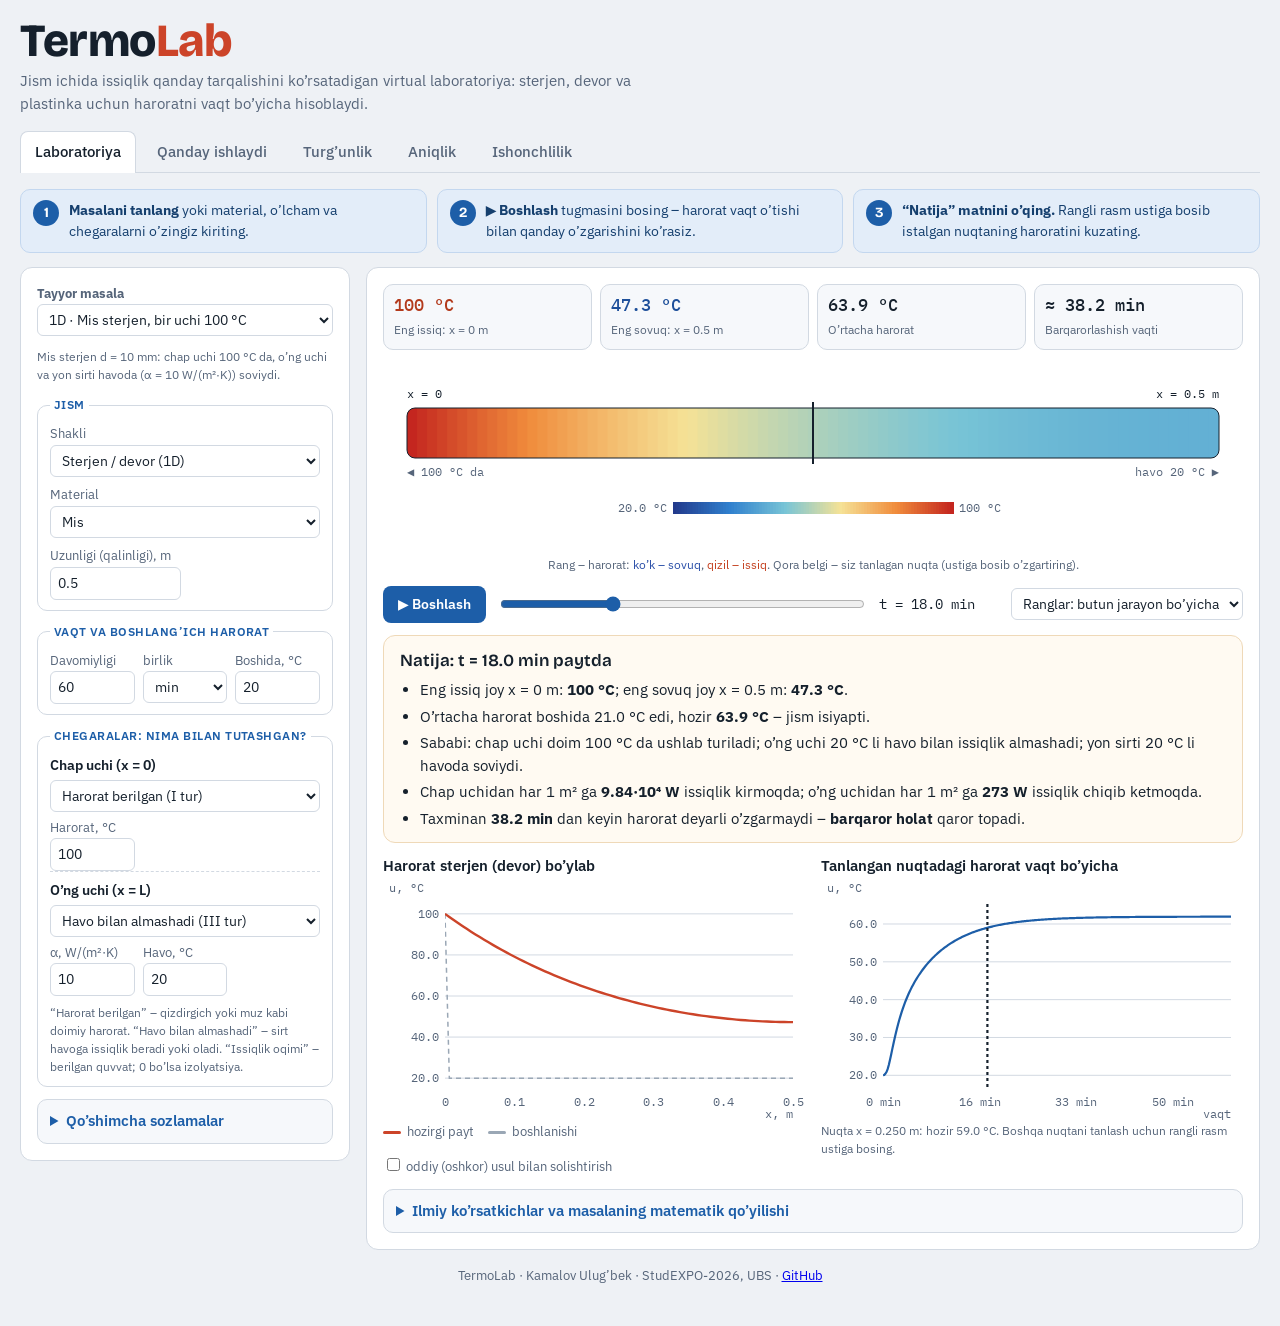
==== commit 29eeb679: "Interfeys soddalashtirildi: qo'llanma, natija matni, oddiy ko'rsatkichlar, Ishonchlilik bo'limi - 3 " ====
--- a/index.html
+++ b/index.html
@@ -92,6 +92,30 @@
 .mat{font-family:var(--mono);font-size:12.5px;color:var(--muted)}
 @media (prefers-reduced-motion:reduce){*{scroll-behavior:auto}}
 
+.guide{display:grid;grid-template-columns:repeat(3,minmax(0,1fr));gap:10px;margin-bottom:14px}
+@media (max-width:760px){.guide{grid-template-columns:minmax(0,1fr)}}
+.gstep{display:flex;gap:10px;align-items:flex-start;background:var(--accent-soft);border:1px solid #c3d7ef;border-radius:10px;padding:10px 12px;font-size:14px;color:#153f6e}
+.gstep b{flex:none;width:26px;height:26px;border-radius:50%;background:var(--accent);color:#fff;display:grid;place-items:center;font-family:var(--display)}
+.summary{background:#fffaf2;border:1px solid #efd9b8;border-radius:12px;padding:12px 16px;font-size:15px}
+.summary h3{margin:0 0 6px;font-family:var(--display);font-size:17px}
+.summary ul{margin:0;padding-left:20px;display:flex;flex-direction:column;gap:4px}
+.why{background:var(--accent-soft);border:1px solid #c3d7ef;border-radius:10px;padding:10px 14px;font-size:14.5px;color:#153f6e;max-width:90ch}
+details.more{border:1px solid var(--line);border-radius:10px;padding:8px 12px;background:var(--soft);display:flex;flex-direction:column;gap:10px}
+details.more>summary{cursor:pointer;font-weight:600;color:var(--accent);padding:2px 0}
+details.more[open]>summary{margin-bottom:10px}
+details.more fieldset{margin-bottom:10px;background:#fff}
+.stats.sci{grid-template-columns:repeat(5,minmax(0,1fr));margin-bottom:8px}
+@media (max-width:1100px){.stats.sci{grid-template-columns:repeat(3,minmax(0,1fr))}}
+.stat.hot b{color:#b33a1c} .stat.cold b{color:#1d4f9a}
+.center{text-align:center}
+.stats{grid-template-columns:repeat(4,minmax(0,1fr))}
+@media (max-width:620px){.stats{grid-template-columns:repeat(2,minmax(0,1fr))}}
+
+.stack{display:flex;flex-direction:column;gap:8px}
+.bchead{flex-direction:column;align-items:stretch;gap:4px}
+.bchead select{max-width:100%;width:100%}
+.summary li.hint{font-size:13.5px}
+
 </style>
 </head>
 <body>
@@ -99,153 +123,167 @@
   <header>
     <div>
       <h1>Termo<span>Lab</span></h1>
-      <p class="sub">Issiqlik oʻtkazuvchanlik masalalarini sonli yechish uchun virtual laboratoriya: sterjen, devor, plastinka; I, II va III tur chegaraviy shartlar; oshkor, oshkormas, Krank–Nikolson va ADI sxemalari.</p>
+      <p class="sub">Jism ichida issiqlik qanday tarqalishini ko’rsatadigan virtual laboratoriya: sterjen, devor va plastinka uchun haroratni vaqt bo’yicha hisoblaydi.</p>
     </div>
   </header>
 
-  <nav class="tabs" role="tablist" aria-label="Boʻlimlar">
+  <nav class="tabs" role="tablist" aria-label="Bo’limlar">
     <button role="tab" data-tab="lab" aria-selected="true">Laboratoriya</button>
-    <button role="tab" data-tab="theory" aria-selected="false">Matematik model</button>
-    <button role="tab" data-tab="stab" aria-selected="false">Turgʻunlik</button>
-    <button role="tab" data-tab="conv" aria-selected="false">Yaqinlashish</button>
-    <button role="tab" data-tab="book" aria-selected="false">Darslik masalasi</button>
+    <button role="tab" data-tab="theory" aria-selected="false">Qanday ishlaydi</button>
+    <button role="tab" data-tab="stab" aria-selected="false">Turg’unlik</button>
+    <button role="tab" data-tab="conv" aria-selected="false">Aniqlik</button>
+    <button role="tab" data-tab="rel" aria-selected="false">Ishonchlilik</button>
   </nav>
 
   <!-- ===================== LABORATORIYA ===================== -->
   <section class="panel" id="p-lab">
+    <div class="guide" id="guide">
+      <div class="gstep"><b>1</b><span><strong>Masalani tanlang</strong> yoki material, o’lcham va chegaralarni o’zingiz kiriting.</span></div>
+      <div class="gstep"><b>2</b><span><strong>▶ Boshlash</strong> tugmasini bosing – harorat vaqt o’tishi bilan qanday o’zgarishini ko’rasiz.</span></div>
+      <div class="gstep"><b>3</b><span><strong>“Natija” matnini o’qing.</strong> Rangli rasm ustiga bosib istalgan nuqtaning haroratini kuzating.</span></div>
+    </div>
     <div class="grid">
       <aside class="card" aria-label="Masala parametrlari">
-        <div class="f"><label for="preset">Tayyor masala</label><select id="preset"></select></div>
+        <div class="f"><label for="preset"><b>Tayyor masala</b></label><select id="preset"></select></div>
         <p class="hint" id="presetNote"></p>
 
-        <fieldset><legend>Geometriya</legend>
-          <div class="row">
-            <div class="f"><label for="dim">Oʻlchov</label><select id="dim"><option value="1">1D (sterjen, devor)</option><option value="2">2D (plastinka)</option></select></div>
-            <div class="f"><label for="Lx">L<sub>x</sub>, m</label><input type="number" id="Lx" step="any" min="0"></div>
+        <fieldset><legend>Jism</legend>
+          <div class="stack">
+            <div class="f"><label for="dim">Shakli</label><select id="dim"><option value="1">Sterjen / devor (1D)</option><option value="2">Plastinka (2D)</option></select></div>
+            <div class="f"><label for="mat">Material</label><select id="mat"></select></div>
           </div>
           <div class="row">
-            <div class="f d2"><label for="Ly">L<sub>y</sub>, m</label><input type="number" id="Ly" step="any" min="0"></div>
-            <div class="f"><label for="Nx">N<sub>x</sub> (boʻlaklar)</label><input type="number" id="Nx" min="4" max="400" step="1"></div>
-            <div class="f d2"><label for="Ny">N<sub>y</sub></label><input type="number" id="Ny" min="4" max="200" step="1"></div>
+            <div class="f"><label for="Lx" id="LxL">Uzunligi, m</label><input type="number" id="Lx" step="any" min="0"></div>
+            <div class="f d2"><label for="Ly">Balandligi, m</label><input type="number" id="Ly" step="any" min="0"></div>
           </div>
         </fieldset>
 
-        <fieldset><legend>Material</legend>
-          <div class="f"><label for="mat">Material</label><select id="mat"></select></div>
+        <fieldset><legend>Vaqt va boshlang’ich harorat</legend>
           <div class="row3">
-            <div class="f"><label for="lam">λ, W/(m·K)</label><input type="number" id="lam" step="any" min="0"></div>
-            <div class="f"><label for="rho">ρ, kg/m³</label><input type="number" id="rho" step="any" min="0"></div>
-            <div class="f"><label for="cc">c, J/(kg·K)</label><input type="number" id="cc" step="any" min="0"></div>
-          </div>
-          <p class="mat" id="a2out"></p>
-        </fieldset>
-
-        <fieldset><legend>Vaqt</legend>
-          <div class="row3">
-            <div class="f"><label for="Tend">T</label><input type="number" id="Tend" step="any" min="0"></div>
+            <div class="f"><label for="Tend">Davomiyligi</label><input type="number" id="Tend" step="any" min="0"></div>
             <div class="f"><label for="tunit">birlik</label><select id="tunit"><option value="1">s</option><option value="60">min</option><option value="3600">soat</option></select></div>
-            <div class="f"><label for="K">K (qadam)</label><input type="number" id="K" min="2" max="20000" step="1"></div>
+            <div class="f"><label for="T0">Boshida, °C</label><input type="number" id="T0" step="any"></div>
           </div>
         </fieldset>
 
-        <fieldset><legend>Boshlangʻich holat</legend>
-          <div class="row">
-            <div class="f"><label for="initType">Turi</label><select id="initType"><option value="uniform">Bir xil harorat</option><option value="spot">Qizdirilgan nuqta</option><option value="book">Darslik: 0.25 + sin(0.15x)</option></select></div>
-            <div class="f"><label for="T0">u₀, °C</label><input type="number" id="T0" step="any"></div>
-          </div>
-          <div class="row spotf">
-            <div class="f"><label for="dT">Δu nuqtada, °C</label><input type="number" id="dT" step="any"></div>
-            <div class="f"><label for="r0">Radius, m</label><input type="number" id="r0" step="any" min="0"></div>
-          </div>
+        <fieldset><legend>Chegaralar: nima bilan tutashgan?</legend>
+          <div id="bcs"></div>
+          <p class="hint">“Harorat berilgan” – qizdirgich yoki muz kabi doimiy harorat. “Havo bilan almashadi” – sirt havoga issiqlik beradi yoki oladi. “Issiqlik oqimi” – berilgan quvvat; 0 bo’lsa izolyatsiya.</p>
         </fieldset>
 
-        <fieldset><legend>Chegaraviy shartlar</legend>
-          <div id="bcs"></div>
-        </fieldset>
-
-        <fieldset><legend>Sirtdan issiqlik almashish</legend>
-          <div class="row3">
-            <div class="f"><label for="as">α<sub>s</sub>, W/(m²·K)</label><input type="number" id="as" step="any" min="0"></div>
-            <div class="f"><label for="geo" id="geoL">d, m</label><input type="number" id="geo" step="any" min="0"></div>
-            <div class="f"><label for="us">u<sub>s</sub>, °C</label><input type="number" id="us" step="any"></div>
-          </div>
-          <p class="hint" id="betaOut"></p>
-        </fieldset>
-
-        <fieldset><legend>Ichki issiqlik manbai</legend>
-          <div class="row">
-            <div class="f"><label for="srcType">Turi</label><select id="srcType"><option value="none">Yoʻq</option><option value="uniform">Bir tekis (Joul isishi)</option><option value="spot">Markazda (Gauss)</option></select></div>
-            <div class="f"><label for="Q0">Q₀, W/m³</label><input type="number" id="Q0" step="any"></div>
-          </div>
-          <div class="row">
-            <div class="f"><label for="Qr">Radius, m</label><input type="number" id="Qr" step="any" min="0"></div>
-            <div class="f"><label for="Qt">Ishlash vaqti, s (0 = doim)</label><input type="number" id="Qt" step="any" min="0"></div>
-          </div>
-        </fieldset>
-
-        <fieldset><legend>Sonli usul</legend>
-          <div class="row">
-            <div class="f"><label for="scheme">Sxema</label><select id="scheme"><option value="cn">Krank–Nikolson (θ = ½)</option><option value="implicit">Oshkormas (θ = 1)</option><option value="explicit">Oshkor (θ = 0)</option><option value="adi">ADI (Pisman–Rekford)</option></select></div>
-            <div class="f"><label for="solver">Sistema yechuvchi</label><select id="solver"><option value="thomas">Haydash usuli</option><option value="seidel">Zeydel / SOR</option></select></div>
-          </div>
-        </fieldset>
+        <details class="more">
+          <summary>Qo’shimcha sozlamalar</summary>
+          <fieldset><legend>Material xossalari</legend>
+            <div class="row3">
+              <div class="f"><label for="lam">λ, W/(m·K)</label><input type="number" id="lam" step="any" min="0"></div>
+              <div class="f"><label for="rho">ρ, kg/m³</label><input type="number" id="rho" step="any" min="0"></div>
+              <div class="f"><label for="cc">c, J/(kg·K)</label><input type="number" id="cc" step="any" min="0"></div>
+            </div>
+            <p class="mat" id="a2out"></p>
+          </fieldset>
+          <fieldset><legend>Boshlang’ich holat</legend>
+            <div class="f"><label for="initType">Turi</label><select id="initType"><option value="uniform">Hamma joyda bir xil harorat</option><option value="spot">O’rtasi qizdirilgan</option><option value="book">Namunaviy: 0.25 + sin(0.15x)</option></select></div>
+            <div class="row spotf">
+              <div class="f"><label for="dT">Qo’shimcha qizish, °C</label><input type="number" id="dT" step="any"></div>
+              <div class="f"><label for="r0">Qizigan joy radiusi, m</label><input type="number" id="r0" step="any" min="0"></div>
+            </div>
+          </fieldset>
+          <fieldset><legend>Yon sirtdan sovish</legend>
+            <div class="row3">
+              <div class="f"><label for="as">α<sub>s</sub>, W/(m²·K)</label><input type="number" id="as" step="any" min="0"></div>
+              <div class="f"><label for="geo" id="geoL">d, m</label><input type="number" id="geo" step="any" min="0"></div>
+              <div class="f"><label for="us">Havo, °C</label><input type="number" id="us" step="any"></div>
+            </div>
+            <p class="hint">α<sub>s</sub> = 0 bo’lsa yon sirt o’ralgan (issiqlik chiqmaydi).</p>
+          </fieldset>
+          <fieldset><legend>Ichki issiqlik manbai</legend>
+            <div class="row">
+              <div class="f"><label for="srcType">Turi</label><select id="srcType"><option value="none">Yo’q</option><option value="uniform">Bir tekis (elektr toki)</option><option value="spot">Markazda (protsessor, lazer)</option></select></div>
+              <div class="f"><label for="Q0">Quvvat zichligi, W/m³</label><input type="number" id="Q0" step="any"></div>
+            </div>
+            <div class="row">
+              <div class="f"><label for="Qr">Radius, m</label><input type="number" id="Qr" step="any" min="0"></div>
+              <div class="f"><label for="Qt">Ishlash vaqti, s (0 = doim)</label><input type="number" id="Qt" step="any" min="0"></div>
+            </div>
+          </fieldset>
+          <fieldset><legend>Hisoblash usuli</legend>
+            <div class="row">
+              <div class="f"><label for="scheme">Sxema</label><select id="scheme"><option value="cn">Krank–Nikolson (tavsiya)</option><option value="implicit">Oshkormas</option><option value="explicit">Oshkor (oddiy)</option><option value="adi">ADI (plastinka uchun)</option></select></div>
+              <div class="f"><label for="solver">Tenglamalarni yechish</label><select id="solver"><option value="thomas">Haydash usuli</option><option value="seidel">Zeydel / SOR</option></select></div>
+            </div>
+            <div class="row3">
+              <div class="f"><label for="Nx">Bo’laklar, x</label><input type="number" id="Nx" min="4" max="400" step="1"></div>
+              <div class="f d2"><label for="Ny">Bo’laklar, y</label><input type="number" id="Ny" min="4" max="200" step="1"></div>
+              <div class="f"><label for="K">Vaqt qadamlari</label><input type="number" id="K" min="2" max="20000" step="1"></div>
+            </div>
+          </fieldset>
+        </details>
       </aside>
 
       <section class="card" aria-label="Natija">
         <div class="stats">
-          <div class="stat" id="sFo"><b>–</b><span>Furye soni Fo</span></div>
-          <div class="stat" id="sTau"><b>–</b><span>Oshkor sxema: τ<sub>max</sub></span></div>
-          <div class="stat"><b id="sBi">–</b><span>Bio soni Bi (maks.)</span></div>
-          <div class="stat"><b id="sMax">–</b><span>Maks. harorat</span></div>
-          <div class="stat"><b id="sIt">–</b><span>Iteratsiya / qatlam</span></div>
-          <div class="stat"><b id="sMs">–</b><span>Hisob vaqti</span></div>
+          <div class="stat hot"><b id="sHot">–</b><span id="sHotL">Eng issiq joy</span></div>
+          <div class="stat cold"><b id="sCold">–</b><span id="sColdL">Eng sovuq joy</span></div>
+          <div class="stat"><b id="sAvg">–</b><span>O’rtacha harorat</span></div>
+          <div class="stat"><b id="sSteady">–</b><span>Barqarorlashish vaqti</span></div>
         </div>
         <div id="warn"></div>
         <div class="viz">
           <canvas id="field" aria-label="Harorat maydoni"></canvas>
           <div class="tip" id="tip" hidden></div>
         </div>
+        <p class="hint center">Rang – harorat: <span style="color:#2a4fa8">ko’k – sovuq</span>, <span style="color:#c4401f">qizil – issiq</span>. Qora belgi – siz tanlagan nuqta (ustiga bosib o’zgartiring).</p>
         <div class="timebar">
           <button class="btn" id="play" type="button">▶ Boshlash</button>
           <input type="range" id="time" min="0" value="0" aria-label="Vaqt">
           <span class="tval" id="tval">t = 0</span>
-          <select id="scale" aria-label="Rang shkalasi" style="width:auto"><option value="all">Shkala: butun jarayon</option><option value="frame">Shkala: joriy kadr</option></select>
+          <select id="scale" aria-label="Rang shkalasi" style="width:auto"><option value="all">Ranglar: butun jarayon bo’yicha</option><option value="frame">Ranglar: shu paytga moslab</option></select>
         </div>
+        <div class="summary" id="summary"></div>
         <div class="two">
           <div class="f">
             <h3 id="profTitle">Harorat profili</h3>
             <canvas id="prof" style="height:240px" aria-label="Harorat profili"></canvas>
-            <div class="legend"><span><i style="background:var(--hot)"></i>joriy t</span><span><i style="background:#9aa7b5"></i>t = 0</span><span id="legExpl"><label><input type="checkbox" id="showExpl"> oshkor sxema bilan solishtirish</label></span></div>
+            <div class="legend"><span><i style="background:var(--hot)"></i>hozirgi payt</span><span><i style="background:#9aa7b5"></i>boshlanishi</span><span id="legExpl"><label><input type="checkbox" id="showExpl"> oddiy (oshkor) usul bilan solishtirish</label></span></div>
           </div>
           <div class="f">
-            <h3>Nuqtadagi harorat, u(t)</h3>
+            <h3>Tanlangan nuqtadagi harorat vaqt bo’yicha</h3>
             <canvas id="probe" style="height:240px" aria-label="Nuqtadagi harorat-vaqt grafigi"></canvas>
-            <p class="hint" id="probeNote">Maydon ustiga bosib nuqtani tanlang.</p>
+            <p class="hint" id="probeNote"></p>
           </div>
         </div>
-        <div class="banner info" id="fluxOut"></div>
-        <div>
-          <div class="label" style="margin-bottom:8px">Masalaning qoʻyilishi</div>
+        <details class="more">
+          <summary>Ilmiy ko’rsatkichlar va masalaning matematik qo’yilishi</summary>
+          <div class="stats sci">
+            <div class="stat" id="sFo"><b>–</b><span>Furye soni Fo = a²τ/h²</span></div>
+            <div class="stat" id="sTau"><b>–</b><span>Oshkor usul uchun τ<sub>max</sub></span></div>
+            <div class="stat"><b id="sBi">–</b><span>Bio soni Bi (maks.)</span></div>
+            <div class="stat"><b id="sIt">–</b><span>Iteratsiya / qatlam</span></div>
+            <div class="stat"><b id="sMs">–</b><span>Hisob vaqti</span></div>
+          </div>
+          <p class="note" id="sciNote"></p>
           <div class="eqs" id="statement"></div>
-        </div>
+        </details>
       </section>
     </div>
   </section>
 
-  <!-- ===================== MATEMATIK MODEL ===================== -->
+  <!-- ===================== QANDAY ISHLAYDI ===================== -->
   <section class="panel card" id="p-theory" hidden>
-    <h2>Matematik model va diskretlash</h2>
+    <h2>Qanday ishlaydi: matematik model va hisoblash usuli</h2>
+    <div class="why">Bu bo’limda dastur qaysi tenglamani yechishi va uni kompyuterda qanday hisoblashi formulalar bilan ko’rsatilgan.</div>
     <div class="prose" id="theory"></div>
   </section>
 
   <!-- ===================== TURG'UNLIK ===================== -->
   <section class="panel card" id="p-stab" hidden>
-    <h2>Fon Neyman boʻyicha turgʻunlik tahlili</h2>
+    <h2>Turg’unlik: nega oddiy usul ba’zan “portlab” ketadi?</h2>
+    <div class="why">Kompyuter vaqtni qadamlab hisoblaydi. Qadam juda katta bo’lsa, oddiy (oshkor) usulda kichik xato har qadamda o’sib, natija butunlay buziladi. Quyidagi grafikda buni o’zingiz tekshiring.</div>
     <div class="two">
       <div class="prose" id="stabText"></div>
       <div class="f">
         <div class="controls">
-          <div class="f"><label for="foS">Furye soni Fo</label><input type="range" id="foS" min="-2" max="1.5" step="0.01" value="0" style="accent-color:var(--accent)"></div>
+          <div class="f"><label for="foS">Vaqt qadami kattaligi (Furye soni Fo)</label><input type="range" id="foS" min="-2" max="1.5" step="0.01" value="0" style="accent-color:var(--accent)"></div>
           <span class="tval" id="foOut"></span>
         </div>
         <canvas id="gplot" style="height:300px" aria-label="Kuchaytirish koeffitsienti grafigi"></canvas>
@@ -260,32 +298,33 @@
     </div>
   </section>
 
-  <!-- ===================== YAQINLASHISH ===================== -->
+  <!-- ===================== ANIQLIK ===================== -->
   <section class="panel card" id="p-conv" hidden>
-    <h2>Aniq yechim bilan tekshiruv va yaqinlashish tartibi</h2>
+    <h2>Aniqlik: to’r maydalanganda xato qanchalik kamayadi?</h2>
+    <div class="why">Javobi oldindan ma’lum bo’lgan masala yechiladi va natija aniq javob bilan solishtiriladi. To’rni 2 marta maydalaganda xato 2 marta kamaysa – 1-tartib, 4 marta kamaysa – 2-tartib aniqlik.</div>
     <div class="two">
       <div class="prose" id="convText"></div>
       <div class="f">
         <div class="controls">
-          <div class="f"><label for="cvDim">Oʻlchov</label><select id="cvDim"><option value="1">1D</option><option value="2">2D</option></select></div>
+          <div class="f"><label for="cvDim">Shakl</label><select id="cvDim"><option value="1">1D</option><option value="2">2D</option></select></div>
           <div class="f"><label for="cvScheme">Sxema</label><select id="cvScheme"><option value="cn">Krank–Nikolson</option><option value="implicit">Oshkormas</option><option value="explicit">Oshkor (τ ~ h²)</option><option value="adi">ADI (2D)</option></select></div>
           <div class="f"><label for="cvBc">Chegaraviy shartlar</label><select id="cvBc"><option value="mix">Aralash (III / II / I)</option><option value="dir">Faqat I tur</option><option value="rob">Faqat III tur</option></select></div>
           <button class="btn" id="cvRun" type="button">Hisoblash</button>
         </div>
         <div id="cvTable"></div>
-        <canvas id="cvPlot" style="height:280px" aria-label="Xatoning qadamga bogʻliqligi"></canvas>
+        <canvas id="cvPlot" style="height:280px" aria-label="Xatoning qadamga bog’liqligi"></canvas>
       </div>
     </div>
   </section>
 
-  <!-- ===================== DARSLIK ===================== -->
-  <section class="panel card" id="p-book" hidden>
-    <h2>Darslikdagi 3-masala bilan solishtirish</h2>
-    <div class="prose" id="bookText"></div>
-    <div id="bookTable"></div>
+  <!-- ===================== ISHONCHLILIK ===================== -->
+  <section class="panel card" id="p-rel" hidden>
+    <h2>Ishonchlilik: dastur to’g’ri hisoblayotganini qanday bilamiz?</h2>
+    <div class="why">Har qanday hisoblash dasturi tekshirilishi kerak. TermoLab uch xil usulda tekshirilgan: aniq formulalar bilan, javobi ma’lum masala bilan va nashr qilingan namunaviy masala bilan.</div>
+    <div class="prose" id="relText"></div>
   </section>
 
-  <footer>TermoLab · Kamalov Ulugʻbek · StudEXPO-2026, UBS · <a href="https://github.com/ulugbekkamalov0829-web/termolab">GitHub</a></footer>
+  <footer>TermoLab · Kamalov Ulug’bek · StudEXPO-2026, UBS · <a href="https://github.com/ulugbekkamalov0829-web/termolab">GitHub</a></footer>
 </div>
 
 <script>window.FORM={"energy": "<svg xmlns=\"http://www.w3.org/2000/svg\" viewBox=\"0 0 241.32 45.32\" data-w=\"241.32\" data-h=\"45.32\"><defs></defs><g><g><path d=\"M 0 45.32 L 241.32 45.32 L 241.32 0 L 0 0 L 0 45.32 z\" style=\"fill: none\"/></g><g><g style=\"fill: #16212e\" transform=\"translate(2.16 29.16) scale(0.2 -0.2)\"><defs><path id=\"energy-Cmmi10-27\" d=\"M 178 -1203 Q 178 -1166 184 -1153 L 819 1403 Q 909 1747 1129 2076 Q 1350 2406 1662 2617 Q 1975 2828 2322 2828 Q 2600 2828 2808 2683 Q 3016 2538 3120 2302 Q 3225 2066 3225 1784 Q 3225 1475 3098 1144 Q 2972 813 2748 538 Q 2525 263 2234 95 Q 1944 -72 1625 -72 Q 1438 -72 1272 39 Q 1106 150 1013 331 L 634 -1178 Q 616 -1269 541 -1325 Q 466 -1381 372 -1381 Q 294 -1381 236 -1332 Q 178 -1284 178 -1203 zM 1638 97 Q 1978 97 2229 445 Q 2481 794 2614 1264 Q 2747 1734 2747 2059 Q 2747 2303 2640 2483 Q 2534 2663 2309 2663 Q 2031 2663 1818 2452 Q 1606 2241 1478 1956 Q 1350 1672 1269 1363 L 1094 647 Q 1134 416 1276 256 Q 1419 97 1638 97 z\" transform=\"scale(0.015625)\"/><path id=\"energy-Cmmi10-7f\" d=\"M 750 763 Q 750 484 892 290 Q 1034 97 1300 97 Q 1681 97 2032 272 Q 2384 447 2606 756 Q 2625 775 2656 775 Q 2688 775 2720 739 Q 2753 703 2753 672 Q 2753 647 2741 634 Q 2506 306 2109 117 Q 1713 -72 1288 -72 Q 981 -72 747 73 Q 513 219 384 462 Q 256 706 256 1013 Q 256 1444 497 1869 Q 738 2294 1138 2561 Q 1538 2828 1978 2828 Q 2266 2828 2495 2689 Q 2725 2550 2725 2278 Q 2725 2103 2623 1979 Q 2522 1856 2350 1856 Q 2247 1856 2176 1920 Q 2106 1984 2106 2088 Q 2106 2238 2215 2344 Q 2325 2450 2472 2450 L 2484 2450 Q 2409 2559 2267 2611 Q 2125 2663 1972 2663 Q 1597 2663 1315 2342 Q 1034 2022 892 1576 Q 750 1131 750 763 z\" transform=\"scale(0.015625)\"/><path id=\"energy-STIXGeneral-Regular-415\" d=\"M 1248 4000 L 1184 4128 Q 1427 4275 1811 4275 Q 3014 4275 3014 2611 Q 3014 2298 2963 1965 Q 2912 1632 2777 1261 Q 2643 890 2438 598 Q 2234 307 1894 118 Q 1555 -70 1126 -70 Q 685 -70 470 224 Q 256 518 256 966 Q 256 1664 739 2224 Q 1222 2784 1901 2784 Q 2342 2784 2515 2477 Q 2560 2726 2560 2925 Q 2560 3418 2365 3750 Q 2170 4083 1722 4083 Q 1510 4083 1248 4000 zM 2349 2042 Q 2349 2323 2230 2457 Q 2112 2592 1958 2592 Q 1491 2592 1132 2013 Q 774 1434 774 749 Q 774 122 1203 122 Q 1549 122 1827 499 Q 2106 877 2253 1414 Q 2349 1766 2349 2042 z\" transform=\"scale(0.015625)\"/><path id=\"energy-Cmmi10-60\" d=\"M 678 697 Q 678 906 734 1126 Q 791 1347 892 1617 Q 994 1888 1069 2088 Q 1153 2322 1153 2472 Q 1153 2663 1013 2663 Q 759 2663 595 2402 Q 431 2141 353 1819 Q 341 1778 300 1778 L 225 1778 Q 172 1778 172 1838 L 172 1856 Q 275 2238 487 2533 Q 700 2828 1025 2828 Q 1253 2828 1411 2678 Q 1569 2528 1569 2297 Q 1569 2178 1516 2047 Q 1488 1969 1388 1706 Q 1288 1444 1234 1272 Q 1181 1100 1147 934 Q 1113 769 1113 603 Q 1113 391 1203 244 Q 1294 97 1497 97 Q 1906 97 2216 603 Q 2222 628 2226 651 Q 2231 675 2234 697 L 2694 2553 Q 2716 2638 2794 2698 Q 2872 2759 2963 2759 Q 3041 2759 3098 2709 Q 3156 2659 3156 2578 Q 3156 2541 3150 2528 L 2688 684 Q 2644 494 2644 372 Q 2644 97 2828 97 Q 3034 97 3136 351 Q 3238 606 3309 941 Q 3322 978 3359 978 L 3438 978 Q 3463 978 3478 956 Q 3494 934 3494 916 Q 3425 641 3361 444 Q 3297 247 3159 87 Q 3022 -72 2816 -72 Q 2613 -72 2452 39 Q 2291 150 2234 341 Q 2088 153 1894 40 Q 1700 -72 1484 -72 Q 1116 -72 897 129 Q 678 331 678 697 z\" transform=\"scale(0.015625)\"/><path id=\"energy-Cmmi10-30\" d=\"M 397 519 Q 397 613 416 697 L 878 2534 L 206 2534 Q 141 2534 141 2619 Q 166 2759 225 2759 L 934 2759 L 1191 3803 Q 1216 3888 1291 3947 Q 1366 4006 1459 4006 Q 1541 4006 1595 3957 Q 1650 3909 1650 3828 Q 1650 3809 1648 3798 Q 1647 3788 1644 3775 L 1388 2759 L 2047 2759 Q 2113 2759 2113 2675 Q 2109 2659 2100 2621 Q 2091 2584 2075 2559 Q 2059 2534 2028 2534 L 1331 2534 L 872 684 Q 825 503 825 372 Q 825 97 1013 97 Q 1294 97 1511 361 Q 1728 625 1844 941 Q 1869 978 1894 978 L 1972 978 Q 1997 978 2012 961 Q 2028 944 2028 922 Q 2028 909 2022 903 Q 1881 516 1612 222 Q 1344 -72 997 -72 Q 744 -72 570 93 Q 397 259 397 519 z\" transform=\"scale(0.015625)\"/><path id=\"energy-Cmr10-29\" d=\"M 481 850 Q 428 850 393 890 Q 359 931 359 978 Q 359 1031 393 1068 Q 428 1106 481 1106 L 4500 1106 Q 4547 1106 4581 1068 Q 4616 1031 4616 978 Q 4616 931 4581 890 Q 4547 850 4500 850 L 481 850 zM 481 2094 Q 428 2094 393 2131 Q 359 2169 359 2222 Q 359 2269 393 2309 Q 428 2350 481 2350 L 4500 2350 Q 4547 2350 4581 2309 Q 4616 2269 4616 2222 Q 4616 2169 4581 2131 Q 4547 2094 4500 2094 L 481 2094 z\" transform=\"scale(0.015625)\"/><path id=\"energy-Cmsy10-6e\" d=\"M 2503 -141 L 300 4300 Q 300 4306 298 4311 Q 297 4316 294 4319 Q 294 4372 347 4372 L 4978 4372 Q 5031 4372 5031 4319 Q 5031 4313 5029 4309 Q 5028 4306 5025 4300 L 2822 -141 Q 2791 -213 2706 -213 L 2619 -213 Q 2534 -213 2503 -141 zM 2847 416 L 4569 3891 L 1125 3891 L 2847 416 z\" transform=\"scale(0.015625)\"/><path id=\"energy-Cmsy10-4e\" d=\"M 538 1600 Q 538 1691 584 1772 Q 631 1853 714 1903 Q 797 1953 891 1953 Q 981 1953 1064 1903 Q 1147 1853 1194 1772 Q 1241 1691 1241 1600 Q 1241 1456 1139 1351 Q 1038 1247 891 1247 Q 747 1247 642 1351 Q 538 1456 538 1600 z\" transform=\"scale(0.015625)\"/><path id=\"energy-Cmr10-77\" d=\"M 1984 -1588 Q 1628 -1306 1370 -942 Q 1113 -578 948 -165 Q 784 247 703 697 Q 622 1147 622 1600 Q 622 2059 703 2509 Q 784 2959 951 3375 Q 1119 3791 1378 4153 Q 1638 4516 1984 4788 Q 1984 4800 2016 4800 L 2075 4800 Q 2094 4800 2109 4783 Q 2125 4766 2125 4744 Q 2125 4716 2113 4703 Q 1800 4397 1592 4047 Q 1384 3697 1257 3301 Q 1131 2906 1075 2482 Q 1019 2059 1019 1600 Q 1019 -434 2106 -1491 Q 2125 -1509 2125 -1544 Q 2125 -1559 2108 -1579 Q 2091 -1600 2075 -1600 L 2016 -1600 Q 1984 -1600 1984 -1588 z\" transform=\"scale(0.015625)\"/><path id=\"energy-Cmmi10-9\" d=\"M 325 109 Q 325 203 409 288 L 2209 2053 L 1575 3834 Q 1500 4038 1417 4156 Q 1334 4275 1178 4275 Q 1106 4275 1106 4359 Q 1113 4397 1138 4419 Q 1163 4441 1203 4441 Q 1875 4441 2016 4044 L 3316 416 Q 3400 144 3488 50 Q 3519 3 3519 -13 Q 3519 -72 3469 -72 L 3122 -72 Q 2963 -25 2869 206 L 2284 1844 L 738 25 Q 622 -84 531 -84 Q 450 -84 387 -28 Q 325 28 325 109 z\" transform=\"scale(0.015625)\"/><path id=\"energy-Cmr10-44\" d=\"M 416 -1600 Q 359 -1600 359 -1544 Q 359 -1516 372 -1503 Q 1466 -434 1466 1600 Q 1466 3634 384 4691 Q 359 4706 359 4744 Q 359 4766 376 4783 Q 394 4800 416 4800 L 475 4800 Q 494 4800 506 4788 Q 966 4425 1272 3906 Q 1578 3388 1720 2800 Q 1863 2213 1863 1600 Q 1863 1147 1786 708 Q 1709 269 1542 -157 Q 1375 -584 1119 -945 Q 863 -1306 506 -1588 Q 494 -1600 475 -1600 L 416 -1600 z\" transform=\"scale(0.015625)\"/><path id=\"energy-Cmr10-4c\" d=\"M 481 1472 Q 428 1472 393 1512 Q 359 1553 359 1600 Q 359 1647 393 1687 Q 428 1728 481 1728 L 2363 1728 L 2363 3616 Q 2363 3666 2400 3698 Q 2438 3731 2491 3731 Q 2538 3731 2578 3698 Q 2619 3666 2619 3616 L 2619 1728 L 4500 1728 Q 4547 1728 4581 1687 Q 4616 1647 4616 1600 Q 4616 1553 4581 1512 Q 4547 1472 4500 1472 L 2619 1472 L 2619 -416 Q 2619 -466 2578 -498 Q 2538 -531 2491 -531 Q 2438 -531 2400 -498 Q 2363 -466 2363 -416 L 2363 1472 L 481 1472 z\" transform=\"scale(0.015625)\"/><path id=\"energy-Cmmi10-3c\" d=\"M 1947 -141 Q 1466 -141 1094 79 Q 722 300 520 692 Q 319 1084 319 1563 Q 319 2259 714 2950 Q 1109 3641 1756 4077 Q 2403 4513 3109 4513 Q 3475 4513 3778 4381 Q 4081 4250 4290 4017 Q 4500 3784 4614 3471 Q 4728 3159 4728 2791 Q 4728 2366 4581 1936 Q 4434 1506 4171 1136 Q 3909 766 3559 484 Q 3209 203 2809 38 Q 2850 -256 2934 -425 Q 3019 -594 3256 -594 Q 3506 -594 3726 -412 Q 3947 -231 4006 13 Q 4019 72 4078 72 Q 4147 72 4147 -13 Q 4100 -219 4008 -430 Q 3916 -641 3786 -823 Q 3656 -1006 3478 -1123 Q 3300 -1241 3084 -1241 Q 2547 -1241 2547 -550 Q 2547 -509 2562 -332 Q 2578 -156 2578 -44 Q 2269 -141 1947 -141 zM 1709 300 Q 1709 44 1991 44 Q 2275 44 2591 184 L 2591 244 Q 2591 503 2509 648 Q 2428 794 2194 794 Q 2078 794 1964 723 Q 1850 653 1779 539 Q 1709 425 1709 300 zM 1544 288 Q 1544 456 1637 612 Q 1731 769 1881 864 Q 2031 959 2203 959 Q 2481 959 2607 771 Q 2734 584 2778 281 Q 3188 525 3500 978 Q 3813 1431 3977 1973 Q 4141 2516 4141 3003 Q 4141 3356 4023 3656 Q 3906 3956 3664 4140 Q 3422 4325 3066 4325 Q 2722 4325 2403 4156 Q 2084 3988 1813 3706 Q 1550 3434 1342 3032 Q 1134 2631 1021 2193 Q 909 1756 909 1356 Q 909 947 1068 612 Q 1228 278 1569 128 Q 1544 194 1544 288 z\" transform=\"scale(0.015625)\"/><path id=\"energy-Cmb10-2d\" d=\"M 109 0 L 109 325 Q 628 325 678 384 L 1381 1350 L 588 2516 L 141 2516 L 141 2841 L 1606 2841 L 1606 2516 L 1331 2516 L 1766 1881 L 2181 2463 Q 2181 2491 2072 2503 Q 1963 2516 1888 2516 L 1888 2841 L 3156 2841 L 3156 2516 Q 2638 2516 2584 2456 L 1959 1594 L 2816 325 L 3272 325 L 3272 0 L 1797 0 L 1797 325 L 2075 325 L 1575 1063 L 1081 378 Q 1081 356 1193 340 Q 1306 325 1381 325 L 1381 0 L 109 0 z\" transform=\"scale(0.015625)\"/><path id=\"energy-Cmmi10-2c\" d=\"M 634 -1153 Q 634 -1125 659 -1100 Q 891 -878 1019 -587 Q 1147 -297 1147 25 L 1147 103 Q 1044 0 891 0 Q 744 0 641 103 Q 538 206 538 353 Q 538 503 641 603 Q 744 703 891 703 Q 1119 703 1216 492 Q 1313 281 1313 25 Q 1313 -331 1170 -651 Q 1028 -972 769 -1228 Q 744 -1241 728 -1241 Q 697 -1241 665 -1212 Q 634 -1184 634 -1153 z\" transform=\"scale(0.015625)\"/></defs><use href=\"#energy-Cmmi10-27\" transform=\"translate(0 0.55233)\"/><use href=\"#energy-Cmmi10-7f\" transform=\"translate(51.708984 0.55233)\"/><use href=\"#energy-STIXGeneral-Regular-415\" transform=\"translate(117.838923 68.203125)\"/><use href=\"#energy-Cmmi10-60\" transform=\"translate(164.938883 68.203125)\"/><use href=\"#energy-STIXGeneral-Regular-415\" transform=\"translate(128.838923 -68.042793)\"/><use href=\"#energy-Cmmi10-30\" transform=\"translate(175.938883 -68.042793)\"/><use href=\"#energy-Cmr10-29\" transform=\"translate(248.366675 0.55233)\"/><use href=\"#energy-Cmsy10-6e\" transform=\"translate(346.052279 0.55233)\"/><use href=\"#energy-Cmsy10-4e\" transform=\"translate(449.353117 0.55233)\"/><use href=\"#energy-Cmr10-77\" transform=\"translate(497.038721 0.55233)\"/><use href=\"#energy-Cmmi10-9\" transform=\"translate(535.857081 0.55233)\"/><use href=\"#energy-Cmsy10-6e\" transform=\"translate(594.157862 0.55233)\"/><use href=\"#energy-Cmmi10-60\" transform=\"translate(677.458643 0.55233)\"/><use href=\"#energy-Cmr10-44\" transform=\"translate(734.636378 0.55233)\"/><use href=\"#energy-Cmr10-4c\" transform=\"translate(793.454794 0.55233)\"/><use href=\"#energy-Cmmi10-3c\" transform=\"translate(891.140398 0.55233)\"/><use href=\"#energy-Cmr10-77\" transform=\"translate(970.144304 0.55233)\"/><use href=\"#energy-Cmb10-2d\" transform=\"translate(1008.962664 0.55233)\"/><use href=\"#energy-Cmmi10-2c\" transform=\"translate(1061.648211 0.55233)\"/><use href=\"#energy-Cmmi10-30\" transform=\"translate(1109.333815 0.55233)\"/><use href=\"#energy-Cmr10-44\" transform=\"translate(1145.417799 0.55233)\"/><path d=\"M 117.838923 22.42733 L 117.838923 28.67733 L 222.116617 28.67733 L 222.116617 22.42733 L 117.838923 22.42733 z\"/></g></g></g></svg>", "heat": "<svg xmlns=\"http://www.w3.org/2000/svg\" viewBox=\"0 0 287.72 45.32\" data-w=\"287.72\" data-h=\"45.32\"><defs></defs><g><g><path d=\"M 0 45.32 L 287.72 45.32 L 287.72 0 L 0 0 L 0 45.32 z\" style=\"fill: none\"/></g><g><g style=\"fill: #16212e\" transform=\"translate(2.16 29.16) scale(0.2 -0.2)\"><defs><path id=\"heat-STIXGeneral-Regular-415\" d=\"M 1248 4000 L 1184 4128 Q 1427 4275 1811 4275 Q 3014 4275 3014 2611 Q 3014 2298 2963 1965 Q 2912 1632 2777 1261 Q 2643 890 2438 598 Q 2234 307 1894 118 Q 1555 -70 1126 -70 Q 685 -70 470 224 Q 256 518 256 966 Q 256 1664 739 2224 Q 1222 2784 1901 2784 Q 2342 2784 2515 2477 Q 2560 2726 2560 2925 Q 2560 3418 2365 3750 Q 2170 4083 1722 4083 Q 1510 4083 1248 4000 zM 2349 2042 Q 2349 2323 2230 2457 Q 2112 2592 1958 2592 Q 1491 2592 1132 2013 Q 774 1434 774 749 Q 774 122 1203 122 Q 1549 122 1827 499 Q 2106 877 2253 1414 Q 2349 1766 2349 2042 z\" transform=\"scale(0.015625)\"/><path id=\"heat-Cmmi10-60\" d=\"M 678 697 Q 678 906 734 1126 Q 791 1347 892 1617 Q 994 1888 1069 2088 Q 1153 2322 1153 2472 Q 1153 2663 1013 2663 Q 759 2663 595 2402 Q 431 2141 353 1819 Q 341 1778 300 1778 L 225 1778 Q 172 1778 172 1838 L 172 1856 Q 275 2238 487 2533 Q 700 2828 1025 2828 Q 1253 2828 1411 2678 Q 1569 2528 1569 2297 Q 1569 2178 1516 2047 Q 1488 1969 1388 1706 Q 1288 1444 1234 1272 Q 1181 1100 1147 934 Q 1113 769 1113 603 Q 1113 391 1203 244 Q 1294 97 1497 97 Q 1906 97 2216 603 Q 2222 628 2226 651 Q 2231 675 2234 697 L 2694 2553 Q 2716 2638 2794 2698 Q 2872 2759 2963 2759 Q 3041 2759 3098 2709 Q 3156 2659 3156 2578 Q 3156 2541 3150 2528 L 2688 684 Q 2644 494 2644 372 Q 2644 97 2828 97 Q 3034 97 3136 351 Q 3238 606 3309 941 Q 3322 978 3359 978 L 3438 978 Q 3463 978 3478 956 Q 3494 934 3494 916 Q 3425 641 3361 444 Q 3297 247 3159 87 Q 3022 -72 2816 -72 Q 2613 -72 2452 39 Q 2291 150 2234 341 Q 2088 153 1894 40 Q 1700 -72 1484 -72 Q 1116 -72 897 129 Q 678 331 678 697 z\" transform=\"scale(0.015625)\"/><path id=\"heat-Cmmi10-30\" d=\"M 397 519 Q 397 613 416 697 L 878 2534 L 206 2534 Q 141 2534 141 2619 Q 166 2759 225 2759 L 934 2759 L 1191 3803 Q 1216 3888 1291 3947 Q 1366 4006 1459 4006 Q 1541 4006 1595 3957 Q 1650 3909 1650 3828 Q 1650 3809 1648 3798 Q 1647 3788 1644 3775 L 1388 2759 L 2047 2759 Q 2113 2759 2113 2675 Q 2109 2659 2100 2621 Q 2091 2584 2075 2559 Q 2059 2534 2028 2534 L 1331 2534 L 872 684 Q 825 503 825 372 Q 825 97 1013 97 Q 1294 97 1511 361 Q 1728 625 1844 941 Q 1869 978 1894 978 L 1972 978 Q 1997 978 2012 961 Q 2028 944 2028 922 Q 2028 909 2022 903 Q 1881 516 1612 222 Q 1344 -72 997 -72 Q 744 -72 570 93 Q 397 259 397 519 z\" transform=\"scale(0.015625)\"/><path id=\"heat-Cmr10-29\" d=\"M 481 850 Q 428 850 393 890 Q 359 931 359 978 Q 359 1031 393 1068 Q 428 1106 481 1106 L 4500 1106 Q 4547 1106 4581 1068 Q 4616 1031 4616 978 Q 4616 931 4581 890 Q 4547 850 4500 850 L 481 850 zM 481 2094 Q 428 2094 393 2131 Q 359 2169 359 2222 Q 359 2269 393 2309 Q 428 2350 481 2350 L 4500 2350 Q 4547 2350 4581 2309 Q 4616 2269 4616 2222 Q 4616 2169 4581 2131 Q 4547 2094 4500 2094 L 481 2094 z\" transform=\"scale(0.015625)\"/><path id=\"heat-Cmmi10-79\" d=\"M 1113 -72 Q 709 -72 476 233 Q 244 538 244 953 Q 244 1363 456 1803 Q 669 2244 1030 2536 Q 1391 2828 1806 2828 Q 1997 2828 2147 2725 Q 2297 2622 2381 2444 Q 2453 2700 2663 2700 Q 2744 2700 2798 2651 Q 2853 2603 2853 2522 Q 2853 2503 2851 2493 Q 2850 2484 2847 2472 L 2400 684 Q 2356 494 2356 372 Q 2356 97 2541 97 Q 2741 97 2845 351 Q 2950 606 3022 941 Q 3034 978 3072 978 L 3150 978 Q 3175 978 3190 956 Q 3206 934 3206 916 Q 3094 469 2961 198 Q 2828 -72 2528 -72 Q 2313 -72 2147 54 Q 1981 181 1941 391 Q 1528 -72 1113 -72 zM 1119 97 Q 1350 97 1567 270 Q 1784 444 1941 678 Q 1947 684 1947 697 L 2291 2088 L 2297 2106 Q 2259 2334 2132 2498 Q 2006 2663 1791 2663 Q 1575 2663 1389 2486 Q 1203 2309 1075 2069 Q 950 1813 836 1366 Q 722 919 722 672 Q 722 450 817 273 Q 913 97 1119 97 z\" transform=\"scale(0.015625)\"/><path id=\"heat-Cmr10-31\" d=\"M 319 0 L 319 172 Q 319 188 331 206 L 1325 1306 Q 1550 1550 1690 1715 Q 1831 1881 1968 2097 Q 2106 2313 2186 2536 Q 2266 2759 2266 3009 Q 2266 3272 2169 3511 Q 2072 3750 1880 3894 Q 1688 4038 1416 4038 Q 1138 4038 916 3870 Q 694 3703 603 3438 Q 628 3444 672 3444 Q 816 3444 917 3347 Q 1019 3250 1019 3097 Q 1019 2950 917 2848 Q 816 2747 672 2747 Q 522 2747 420 2851 Q 319 2956 319 3097 Q 319 3338 409 3548 Q 500 3759 670 3923 Q 841 4088 1055 4175 Q 1269 4263 1509 4263 Q 1875 4263 2190 4108 Q 2506 3953 2690 3670 Q 2875 3388 2875 3009 Q 2875 2731 2753 2481 Q 2631 2231 2440 2026 Q 2250 1822 1953 1562 Q 1656 1303 1563 1216 L 838 519 L 1453 519 Q 1906 519 2211 526 Q 2516 534 2534 550 Q 2609 631 2688 1141 L 2875 1141 L 2694 0 L 319 0 z\" transform=\"scale(0.015625)\"/><path id=\"heat-Cmr10-6\" d=\"M 347 0 Q 294 0 294 50 Q 297 56 298 59 Q 300 63 300 72 L 2503 4513 Q 2531 4581 2619 4581 L 2706 4581 Q 2794 4581 2822 4513 L 5025 72 Q 5028 66 5029 61 Q 5031 56 5031 50 Q 5031 0 4978 0 L 347 0 zM 769 513 L 4141 513 L 2456 3909 L 769 513 z\" transform=\"scale(0.015625)\"/><path id=\"heat-Cmr10-4c\" d=\"M 481 1472 Q 428 1472 393 1512 Q 359 1553 359 1600 Q 359 1647 393 1687 Q 428 1728 481 1728 L 2363 1728 L 2363 3616 Q 2363 3666 2400 3698 Q 2438 3731 2491 3731 Q 2538 3731 2578 3698 Q 2619 3666 2619 3616 L 2619 1728 L 4500 1728 Q 4547 1728 4581 1687 Q 4616 1647 4616 1600 Q 4616 1553 4581 1512 Q 4547 1472 4500 1472 L 2619 1472 L 2619 -416 Q 2619 -466 2578 -498 Q 2538 -531 2491 -531 Q 2438 -531 2400 -498 Q 2363 -466 2363 -416 L 2363 1472 L 481 1472 z\" transform=\"scale(0.015625)\"/><path id=\"heat-Cmmi10-57\" d=\"M 622 -1056 Q 741 -1147 909 -1147 Q 1138 -1147 1281 -641 Q 1341 -397 1606 966 L 1900 2534 L 1350 2534 Q 1288 2534 1288 2619 Q 1313 2759 1369 2759 L 1941 2759 L 2016 3175 Q 2053 3369 2084 3508 Q 2116 3647 2152 3765 Q 2188 3884 2259 4031 Q 2369 4241 2555 4377 Q 2741 4513 2956 4513 Q 3097 4513 3230 4461 Q 3363 4409 3447 4306 Q 3531 4203 3531 4063 Q 3531 3900 3423 3779 Q 3316 3659 3163 3659 Q 3059 3659 2986 3723 Q 2913 3788 2913 3891 Q 2913 4031 3008 4136 Q 3103 4241 3244 4256 Q 3125 4347 2950 4347 Q 2853 4347 2767 4256 Q 2681 4166 2656 4063 Q 2616 3900 2478 3181 L 2400 2759 L 3059 2759 Q 3122 2759 3122 2675 Q 3119 2659 3109 2620 Q 3100 2581 3083 2557 Q 3066 2534 3041 2534 L 2356 2534 L 2059 972 Q 2003 631 1929 279 Q 1856 -72 1723 -442 Q 1591 -813 1384 -1063 Q 1178 -1313 897 -1313 Q 681 -1313 511 -1189 Q 341 -1066 341 -863 Q 341 -700 445 -579 Q 550 -459 709 -459 Q 816 -459 887 -523 Q 959 -588 959 -691 Q 959 -828 857 -942 Q 756 -1056 622 -1056 z\" transform=\"scale(0.015625)\"/><path id=\"heat-Cmr10-77\" d=\"M 1984 -1588 Q 1628 -1306 1370 -942 Q 1113 -578 948 -165 Q 784 247 703 697 Q 622 1147 622 1600 Q 622 2059 703 2509 Q 784 2959 951 3375 Q 1119 3791 1378 4153 Q 1638 4516 1984 4788 Q 1984 4800 2016 4800 L 2075 4800 Q 2094 4800 2109 4783 Q 2125 4766 2125 4744 Q 2125 4716 2113 4703 Q 1800 4397 1592 4047 Q 1384 3697 1257 3301 Q 1131 2906 1075 2482 Q 1019 2059 1019 1600 Q 1019 -434 2106 -1491 Q 2125 -1509 2125 -1544 Q 2125 -1559 2108 -1579 Q 2091 -1600 2075 -1600 L 2016 -1600 Q 1984 -1600 1984 -1588 z\" transform=\"scale(0.015625)\"/><path id=\"heat-Cmb10-2d\" d=\"M 109 0 L 109 325 Q 628 325 678 384 L 1381 1350 L 588 2516 L 141 2516 L 141 2841 L 1606 2841 L 1606 2516 L 1331 2516 L 1766 1881 L 2181 2463 Q 2181 2491 2072 2503 Q 1963 2516 1888 2516 L 1888 2841 L 3156 2841 L 3156 2516 Q 2638 2516 2584 2456 L 1959 1594 L 2816 325 L 3272 325 L 3272 0 L 1797 0 L 1797 325 L 2075 325 L 1575 1063 L 1081 378 Q 1081 356 1193 340 Q 1306 325 1381 325 L 1381 0 L 109 0 z\" transform=\"scale(0.015625)\"/><path id=\"heat-Cmmi10-2c\" d=\"M 634 -1153 Q 634 -1125 659 -1100 Q 891 -878 1019 -587 Q 1147 -297 1147 25 L 1147 103 Q 1044 0 891 0 Q 744 0 641 103 Q 538 206 538 353 Q 538 503 641 603 Q 744 703 891 703 Q 1119 703 1216 492 Q 1313 281 1313 25 Q 1313 -331 1170 -651 Q 1028 -972 769 -1228 Q 744 -1241 728 -1241 Q 697 -1241 665 -1212 Q 634 -1184 634 -1153 z\" transform=\"scale(0.015625)\"/><path id=\"heat-Cmr10-44\" d=\"M 416 -1600 Q 359 -1600 359 -1544 Q 359 -1516 372 -1503 Q 1466 -434 1466 1600 Q 1466 3634 384 4691 Q 359 4706 359 4744 Q 359 4766 376 4783 Q 394 4800 416 4800 L 475 4800 Q 494 4800 506 4788 Q 966 4425 1272 3906 Q 1578 3388 1720 2800 Q 1863 2213 1863 1600 Q 1863 1147 1786 708 Q 1709 269 1542 -157 Q 1375 -584 1119 -945 Q 863 -1306 506 -1588 Q 494 -1600 475 -1600 L 416 -1600 z\" transform=\"scale(0.015625)\"/><path id=\"heat-Cmsy10-11\" d=\"M 653 1472 Q 600 1472 565 1512 Q 531 1553 531 1600 Q 531 1647 565 1687 Q 600 1728 653 1728 L 4325 1728 Q 4375 1728 4408 1687 Q 4441 1647 4441 1600 Q 4441 1553 4408 1512 Q 4375 1472 4325 1472 L 653 1472 z\" transform=\"scale(0.015625)\"/><path id=\"heat-Cmmi10-23\" d=\"M 172 -1241 Q 153 -1241 137 -1219 Q 122 -1197 122 -1178 L 1106 2778 Q 1191 3097 1353 3397 Q 1516 3697 1761 3955 Q 2006 4213 2300 4363 Q 2594 4513 2925 4513 Q 3163 4513 3355 4408 Q 3547 4303 3658 4114 Q 3769 3925 3769 3688 Q 3769 3459 3681 3251 Q 3594 3044 3437 2864 Q 3281 2684 3103 2572 Q 3206 2506 3287 2404 Q 3369 2303 3419 2192 Q 3469 2081 3497 1945 Q 3525 1809 3525 1691 Q 3525 1363 3384 1044 Q 3244 725 3001 465 Q 2759 206 2446 54 Q 2134 -97 1806 -97 Q 1447 -97 1159 100 Q 872 297 763 634 L 300 -1203 Q 300 -1241 250 -1241 L 172 -1241 zM 1819 78 Q 2106 78 2339 267 Q 2572 456 2723 742 Q 2875 1028 2954 1348 Q 3034 1669 3034 1931 Q 3034 2256 2847 2444 Q 2628 2363 2419 2363 Q 1913 2363 1913 2534 Q 1913 2759 2491 2759 Q 2697 2759 2869 2694 Q 3006 2800 3118 3006 Q 3231 3213 3289 3438 Q 3347 3663 3347 3859 Q 3347 4069 3236 4208 Q 3125 4347 2913 4347 Q 2522 4347 2186 4106 Q 1850 3866 1619 3498 Q 1388 3131 1288 2741 L 934 1325 Q 900 1178 891 997 Q 891 597 1153 337 Q 1416 78 1819 78 zM 2106 2553 Q 2203 2528 2425 2528 Q 2534 2528 2644 2566 Q 2638 2572 2619 2572 Q 2550 2591 2472 2591 Q 2181 2591 2106 2553 z\" transform=\"scale(0.015625)\"/><path id=\"heat-Cmmi10-58\" d=\"M 556 391 Q 728 97 1247 97 Q 1472 97 1675 173 Q 1878 250 2011 403 Q 2144 556 2144 775 Q 2144 941 2025 1047 Q 1906 1153 1734 1191 L 1388 1259 Q 1150 1319 997 1481 Q 844 1644 844 1875 Q 844 2159 998 2378 Q 1153 2597 1406 2712 Q 1659 2828 1931 2828 Q 2222 2828 2451 2689 Q 2681 2550 2681 2278 Q 2681 2131 2598 2018 Q 2516 1906 2369 1906 Q 2284 1906 2223 1961 Q 2163 2016 2163 2100 Q 2163 2175 2205 2245 Q 2247 2316 2317 2358 Q 2388 2400 2463 2400 Q 2406 2538 2251 2600 Q 2097 2663 1919 2663 Q 1756 2663 1593 2597 Q 1431 2531 1332 2404 Q 1234 2278 1234 2106 Q 1234 1991 1315 1903 Q 1397 1816 1516 1778 L 1888 1703 Q 2066 1666 2214 1570 Q 2363 1475 2448 1329 Q 2534 1184 2534 997 Q 2534 759 2401 528 Q 2269 297 2075 159 Q 1734 -72 1241 -72 Q 900 -72 615 84 Q 331 241 331 550 Q 331 725 432 854 Q 534 984 709 984 Q 813 984 883 921 Q 953 859 953 756 Q 953 609 843 500 Q 734 391 588 391 L 556 391 z\" transform=\"scale(0.015625)\"/></defs><use href=\"#heat-STIXGeneral-Regular-415\" transform=\"translate(6.25 68.203125)\"/><use href=\"#heat-Cmmi10-60\" transform=\"translate(53.34996 68.203125)\"/><use href=\"#heat-STIXGeneral-Regular-415\" transform=\"translate(17.25 -68.042793)\"/><use href=\"#heat-Cmmi10-30\" transform=\"translate(64.34996 -68.042793)\"/><use href=\"#heat-Cmr10-29\" transform=\"translate(136.777752 0.55233)\"/><use href=\"#heat-Cmmi10-79\" transform=\"translate(234.463356 0.55233)\"/><use href=\"#heat-Cmr10-31\" transform=\"translate(298.506741 41.841564) scale(0.7)\"/><use href=\"#heat-Cmr10-6\" transform=\"translate(355.894204 0.55233)\"/><use href=\"#heat-Cmmi10-60\" transform=\"translate(439.194985 0.55233)\"/><use href=\"#heat-Cmr10-4c\" transform=\"translate(516.372777 0.55233)\"/><use href=\"#heat-Cmmi10-57\" transform=\"translate(614.058381 0.55233)\"/><use href=\"#heat-Cmr10-77\" transform=\"translate(662.935334 0.55233)\"/><use href=\"#heat-Cmb10-2d\" transform=\"translate(701.753694 0.55233)\"/><use href=\"#heat-Cmmi10-2c\" transform=\"translate(754.43924 0.55233)\"/><use href=\"#heat-Cmmi10-30\" transform=\"translate(802.124845 0.55233)\"/><use href=\"#heat-Cmr10-44\" transform=\"translate(838.208829 0.55233)\"/><use href=\"#heat-Cmsy10-11\" transform=\"translate(897.027246 0.55233)\"/><use href=\"#heat-Cmmi10-23\" transform=\"translate(994.71285 0.55233)\"/><use href=\"#heat-Cmr10-77\" transform=\"translate(1067.874038 0.55233)\"/><use href=\"#heat-Cmmi10-60\" transform=\"translate(1106.692397 0.55233)\"/><use href=\"#heat-Cmsy10-11\" transform=\"translate(1183.870189 0.55233)\"/><use href=\"#heat-Cmmi10-60\" transform=\"translate(1281.555793 0.55233)\"/><use href=\"#heat-Cmmi10-58\" transform=\"translate(1338.733527 -14.447632) scale(0.7)\"/><use href=\"#heat-Cmr10-44\" transform=\"translate(1377.198083 0.55233)\"/><path d=\"M 6.25 22.42733 L 6.25 28.67733 L 110.527695 28.67733 L 110.527695 22.42733 L 6.25 22.42733 z\"/></g></g></g></svg>", "coeffs": "<svg xmlns=\"http://www.w3.org/2000/svg\" viewBox=\"0 0 295.52 50.32\" data-w=\"295.52\" data-h=\"50.32\"><defs></defs><g><g><path d=\"M 0 50.32 L 295.52 50.32 L 295.52 0 L 0 0 L 0 50.32 z\" style=\"fill: none\"/></g><g><g style=\"fill: #16212e\" transform=\"translate(2.16 29.96) scale(0.2 -0.2)\"><defs><path id=\"coeffs-Cmmi10-79\" d=\"M 1113 -72 Q 709 -72 476 233 Q 244 538 244 953 Q 244 1363 456 1803 Q 669 2244 1030 2536 Q 1391 2828 1806 2828 Q 1997 2828 2147 2725 Q 2297 2622 2381 2444 Q 2453 2700 2663 2700 Q 2744 2700 2798 2651 Q 2853 2603 2853 2522 Q 2853 2503 2851 2493 Q 2850 2484 2847 2472 L 2400 684 Q 2356 494 2356 372 Q 2356 97 2541 97 Q 2741 97 2845 351 Q 2950 606 3022 941 Q 3034 978 3072 978 L 3150 978 Q 3175 978 3190 956 Q 3206 934 3206 916 Q 3094 469 2961 198 Q 2828 -72 2528 -72 Q 2313 -72 2147 54 Q 1981 181 1941 391 Q 1528 -72 1113 -72 zM 1119 97 Q 1350 97 1567 270 Q 1784 444 1941 678 Q 1947 684 1947 697 L 2291 2088 L 2297 2106 Q 2259 2334 2132 2498 Q 2006 2663 1791 2663 Q 1575 2663 1389 2486 Q 1203 2309 1075 2069 Q 950 1813 836 1366 Q 722 919 722 672 Q 722 450 817 273 Q 913 97 1119 97 z\" transform=\"scale(0.015625)\"/><path id=\"coeffs-Cmr10-31\" d=\"M 319 0 L 319 172 Q 319 188 331 206 L 1325 1306 Q 1550 1550 1690 1715 Q 1831 1881 1968 2097 Q 2106 2313 2186 2536 Q 2266 2759 2266 3009 Q 2266 3272 2169 3511 Q 2072 3750 1880 3894 Q 1688 4038 1416 4038 Q 1138 4038 916 3870 Q 694 3703 603 3438 Q 628 3444 672 3444 Q 816 3444 917 3347 Q 1019 3250 1019 3097 Q 1019 2950 917 2848 Q 816 2747 672 2747 Q 522 2747 420 2851 Q 319 2956 319 3097 Q 319 3338 409 3548 Q 500 3759 670 3923 Q 841 4088 1055 4175 Q 1269 4263 1509 4263 Q 1875 4263 2190 4108 Q 2506 3953 2690 3670 Q 2875 3388 2875 3009 Q 2875 2731 2753 2481 Q 2631 2231 2440 2026 Q 2250 1822 1953 1562 Q 1656 1303 1563 1216 L 838 519 L 1453 519 Q 1906 519 2211 526 Q 2516 534 2534 550 Q 2609 631 2688 1141 L 2875 1141 L 2694 0 L 319 0 z\" transform=\"scale(0.015625)\"/><path id=\"coeffs-Cmr10-29\" d=\"M 481 850 Q 428 850 393 890 Q 359 931 359 978 Q 359 1031 393 1068 Q 428 1106 481 1106 L 4500 1106 Q 4547 1106 4581 1068 Q 4616 1031 4616 978 Q 4616 931 4581 890 Q 4547 850 4500 850 L 481 850 zM 481 2094 Q 428 2094 393 2131 Q 359 2169 359 2222 Q 359 2269 393 2309 Q 428 2350 481 2350 L 4500 2350 Q 4547 2350 4581 2309 Q 4616 2269 4616 2222 Q 4616 2169 4581 2131 Q 4547 2094 4500 2094 L 481 2094 z\" transform=\"scale(0.015625)\"/><path id=\"coeffs-Cmmi10-9\" d=\"M 325 109 Q 325 203 409 288 L 2209 2053 L 1575 3834 Q 1500 4038 1417 4156 Q 1334 4275 1178 4275 Q 1106 4275 1106 4359 Q 1113 4397 1138 4419 Q 1163 4441 1203 4441 Q 1875 4441 2016 4044 L 3316 416 Q 3400 144 3488 50 Q 3519 3 3519 -13 Q 3519 -72 3469 -72 L 3122 -72 Q 2963 -25 2869 206 L 2284 1844 L 738 25 Q 622 -84 531 -84 Q 450 -84 387 -28 Q 325 28 325 109 z\" transform=\"scale(0.015625)\"/><path id=\"coeffs-Cmmi10-27\" d=\"M 178 -1203 Q 178 -1166 184 -1153 L 819 1403 Q 909 1747 1129 2076 Q 1350 2406 1662 2617 Q 1975 2828 2322 2828 Q 2600 2828 2808 2683 Q 3016 2538 3120 2302 Q 3225 2066 3225 1784 Q 3225 1475 3098 1144 Q 2972 813 2748 538 Q 2525 263 2234 95 Q 1944 -72 1625 -72 Q 1438 -72 1272 39 Q 1106 150 1013 331 L 634 -1178 Q 616 -1269 541 -1325 Q 466 -1381 372 -1381 Q 294 -1381 236 -1332 Q 178 -1284 178 -1203 zM 1638 97 Q 1978 97 2229 445 Q 2481 794 2614 1264 Q 2747 1734 2747 2059 Q 2747 2303 2640 2483 Q 2534 2663 2309 2663 Q 2031 2663 1818 2452 Q 1606 2241 1478 1956 Q 1350 1672 1269 1363 L 1094 647 Q 1134 416 1276 256 Q 1419 97 1638 97 z\" transform=\"scale(0.015625)\"/><path id=\"coeffs-Cmmi10-7f\" d=\"M 750 763 Q 750 484 892 290 Q 1034 97 1300 97 Q 1681 97 2032 272 Q 2384 447 2606 756 Q 2625 775 2656 775 Q 2688 775 2720 739 Q 2753 703 2753 672 Q 2753 647 2741 634 Q 2506 306 2109 117 Q 1713 -72 1288 -72 Q 981 -72 747 73 Q 513 219 384 462 Q 256 706 256 1013 Q 256 1444 497 1869 Q 738 2294 1138 2561 Q 1538 2828 1978 2828 Q 2266 2828 2495 2689 Q 2725 2550 2725 2278 Q 2725 2103 2623 1979 Q 2522 1856 2350 1856 Q 2247 1856 2176 1920 Q 2106 1984 2106 2088 Q 2106 2238 2215 2344 Q 2325 2450 2472 2450 L 2484 2450 Q 2409 2559 2267 2611 Q 2125 2663 1972 2663 Q 1597 2663 1315 2342 Q 1034 2022 892 1576 Q 750 1131 750 763 z\" transform=\"scale(0.015625)\"/><path id=\"coeffs-Cmmi10-2c\" d=\"M 634 -1153 Q 634 -1125 659 -1100 Q 891 -878 1019 -587 Q 1147 -297 1147 25 L 1147 103 Q 1044 0 891 0 Q 744 0 641 103 Q 538 206 538 353 Q 538 503 641 603 Q 744 703 891 703 Q 1119 703 1216 492 Q 1313 281 1313 25 Q 1313 -331 1170 -651 Q 1028 -972 769 -1228 Q 744 -1241 728 -1241 Q 697 -1241 665 -1212 Q 634 -1184 634 -1153 z\" transform=\"scale(0.015625)\"/><path id=\"coeffs-Cmmi10-57\" d=\"M 622 -1056 Q 741 -1147 909 -1147 Q 1138 -1147 1281 -641 Q 1341 -397 1606 966 L 1900 2534 L 1350 2534 Q 1288 2534 1288 2619 Q 1313 2759 1369 2759 L 1941 2759 L 2016 3175 Q 2053 3369 2084 3508 Q 2116 3647 2152 3765 Q 2188 3884 2259 4031 Q 2369 4241 2555 4377 Q 2741 4513 2956 4513 Q 3097 4513 3230 4461 Q 3363 4409 3447 4306 Q 3531 4203 3531 4063 Q 3531 3900 3423 3779 Q 3316 3659 3163 3659 Q 3059 3659 2986 3723 Q 2913 3788 2913 3891 Q 2913 4031 3008 4136 Q 3103 4241 3244 4256 Q 3125 4347 2950 4347 Q 2853 4347 2767 4256 Q 2681 4166 2656 4063 Q 2616 3900 2478 3181 L 2400 2759 L 3059 2759 Q 3122 2759 3122 2675 Q 3119 2659 3109 2620 Q 3100 2581 3083 2557 Q 3066 2534 3041 2534 L 2356 2534 L 2059 972 Q 2003 631 1929 279 Q 1856 -72 1723 -442 Q 1591 -813 1384 -1063 Q 1178 -1313 897 -1313 Q 681 -1313 511 -1189 Q 341 -1066 341 -863 Q 341 -700 445 -579 Q 550 -459 709 -459 Q 816 -459 887 -523 Q 959 -588 959 -691 Q 959 -828 857 -942 Q 756 -1056 622 -1056 z\" transform=\"scale(0.015625)\"/><path id=\"coeffs-Cmmi10-3c\" d=\"M 1947 -141 Q 1466 -141 1094 79 Q 722 300 520 692 Q 319 1084 319 1563 Q 319 2259 714 2950 Q 1109 3641 1756 4077 Q 2403 4513 3109 4513 Q 3475 4513 3778 4381 Q 4081 4250 4290 4017 Q 4500 3784 4614 3471 Q 4728 3159 4728 2791 Q 4728 2366 4581 1936 Q 4434 1506 4171 1136 Q 3909 766 3559 484 Q 3209 203 2809 38 Q 2850 -256 2934 -425 Q 3019 -594 3256 -594 Q 3506 -594 3726 -412 Q 3947 -231 4006 13 Q 4019 72 4078 72 Q 4147 72 4147 -13 Q 4100 -219 4008 -430 Q 3916 -641 3786 -823 Q 3656 -1006 3478 -1123 Q 3300 -1241 3084 -1241 Q 2547 -1241 2547 -550 Q 2547 -509 2562 -332 Q 2578 -156 2578 -44 Q 2269 -141 1947 -141 zM 1709 300 Q 1709 44 1991 44 Q 2275 44 2591 184 L 2591 244 Q 2591 503 2509 648 Q 2428 794 2194 794 Q 2078 794 1964 723 Q 1850 653 1779 539 Q 1709 425 1709 300 zM 1544 288 Q 1544 456 1637 612 Q 1731 769 1881 864 Q 2031 959 2203 959 Q 2481 959 2607 771 Q 2734 584 2778 281 Q 3188 525 3500 978 Q 3813 1431 3977 1973 Q 4141 2516 4141 3003 Q 4141 3356 4023 3656 Q 3906 3956 3664 4140 Q 3422 4325 3066 4325 Q 2722 4325 2403 4156 Q 2084 3988 1813 3706 Q 1550 3434 1342 3032 Q 1134 2631 1021 2193 Q 909 1756 909 1356 Q 909 947 1068 612 Q 1228 278 1569 128 Q 1544 194 1544 288 z\" transform=\"scale(0.015625)\"/><path id=\"coeffs-Cmmi10-23\" d=\"M 172 -1241 Q 153 -1241 137 -1219 Q 122 -1197 122 -1178 L 1106 2778 Q 1191 3097 1353 3397 Q 1516 3697 1761 3955 Q 2006 4213 2300 4363 Q 2594 4513 2925 4513 Q 3163 4513 3355 4408 Q 3547 4303 3658 4114 Q 3769 3925 3769 3688 Q 3769 3459 3681 3251 Q 3594 3044 3437 2864 Q 3281 2684 3103 2572 Q 3206 2506 3287 2404 Q 3369 2303 3419 2192 Q 3469 2081 3497 1945 Q 3525 1809 3525 1691 Q 3525 1363 3384 1044 Q 3244 725 3001 465 Q 2759 206 2446 54 Q 2134 -97 1806 -97 Q 1447 -97 1159 100 Q 872 297 763 634 L 300 -1203 Q 300 -1241 250 -1241 L 172 -1241 zM 1819 78 Q 2106 78 2339 267 Q 2572 456 2723 742 Q 2875 1028 2954 1348 Q 3034 1669 3034 1931 Q 3034 2256 2847 2444 Q 2628 2363 2419 2363 Q 1913 2363 1913 2534 Q 1913 2759 2491 2759 Q 2697 2759 2869 2694 Q 3006 2800 3118 3006 Q 3231 3213 3289 3438 Q 3347 3663 3347 3859 Q 3347 4069 3236 4208 Q 3125 4347 2913 4347 Q 2522 4347 2186 4106 Q 1850 3866 1619 3498 Q 1388 3131 1288 2741 L 934 1325 Q 900 1178 891 997 Q 891 597 1153 337 Q 1416 78 1819 78 zM 2106 2553 Q 2203 2528 2425 2528 Q 2534 2528 2644 2566 Q 2638 2572 2619 2572 Q 2550 2591 2472 2591 Q 2181 2591 2106 2553 z\" transform=\"scale(0.015625)\"/><path id=\"coeffs-Cmmi10-d\" d=\"M 1288 -72 Q 984 -72 748 72 Q 513 216 384 459 Q 256 703 256 1013 Q 256 1447 498 1872 Q 741 2297 1142 2562 Q 1544 2828 1984 2828 Q 2309 2828 2556 2658 Q 2803 2488 2931 2205 Q 3059 1922 3059 1600 L 3066 1172 Q 3284 1475 3436 1801 Q 3588 2128 3669 2478 Q 3681 2516 3719 2516 L 3794 2516 Q 3853 2516 3853 2456 Q 3853 2450 3847 2438 Q 3772 2144 3659 1873 Q 3547 1603 3395 1350 Q 3244 1097 3066 891 Q 3066 97 3250 97 Q 3369 97 3445 167 Q 3522 238 3580 341 Q 3638 444 3653 447 L 3731 447 Q 3781 447 3781 384 Q 3781 225 3598 76 Q 3416 -72 3238 -72 Q 3006 -72 2853 78 Q 2700 228 2644 469 Q 2344 213 1994 70 Q 1644 -72 1288 -72 zM 1300 97 Q 1984 97 2613 659 Q 2609 697 2603 751 Q 2597 806 2597 813 L 2597 1503 Q 2597 2663 1972 2663 Q 1597 2663 1315 2342 Q 1034 2022 892 1576 Q 750 1131 750 763 Q 750 484 892 290 Q 1034 97 1300 97 z\" transform=\"scale(0.015625)\"/><path id=\"coeffs-Cmmi10-58\" d=\"M 556 391 Q 728 97 1247 97 Q 1472 97 1675 173 Q 1878 250 2011 403 Q 2144 556 2144 775 Q 2144 941 2025 1047 Q 1906 1153 1734 1191 L 1388 1259 Q 1150 1319 997 1481 Q 844 1644 844 1875 Q 844 2159 998 2378 Q 1153 2597 1406 2712 Q 1659 2828 1931 2828 Q 2222 2828 2451 2689 Q 2681 2550 2681 2278 Q 2681 2131 2598 2018 Q 2516 1906 2369 1906 Q 2284 1906 2223 1961 Q 2163 2016 2163 2100 Q 2163 2175 2205 2245 Q 2247 2316 2317 2358 Q 2388 2400 2463 2400 Q 2406 2538 2251 2600 Q 2097 2663 1919 2663 Q 1756 2663 1593 2597 Q 1431 2531 1332 2404 Q 1234 2278 1234 2106 Q 1234 1991 1315 1903 Q 1397 1816 1516 1778 L 1888 1703 Q 2066 1666 2214 1570 Q 2363 1475 2448 1329 Q 2534 1184 2534 997 Q 2534 759 2401 528 Q 2269 297 2075 159 Q 1734 -72 1241 -72 Q 900 -72 615 84 Q 331 241 331 550 Q 331 725 432 854 Q 534 984 709 984 Q 813 984 883 921 Q 953 859 953 756 Q 953 609 843 500 Q 734 391 588 391 L 556 391 z\" transform=\"scale(0.015625)\"/><path id=\"coeffs-Cmmi10-80\" d=\"M -159 -1241 Q -219 -1241 -219 -1159 Q -197 -1019 -134 -1019 Q 66 -1019 145 -983 Q 225 -947 269 -800 L 991 2081 Q 1038 2200 1038 2388 Q 1038 2663 850 2663 Q 650 2663 553 2423 Q 456 2184 366 1819 Q 366 1778 313 1778 L 238 1778 Q 222 1778 203 1801 Q 184 1825 184 1844 Q 253 2122 317 2315 Q 381 2509 517 2668 Q 653 2828 856 2828 Q 1075 2828 1240 2704 Q 1406 2581 1453 2369 Q 1628 2572 1840 2700 Q 2053 2828 2278 2828 Q 2547 2828 2745 2684 Q 2944 2541 3044 2308 Q 3144 2075 3144 1806 Q 3144 1394 2933 953 Q 2722 513 2361 220 Q 2000 -72 1588 -72 Q 1400 -72 1248 34 Q 1097 141 1013 313 L 722 -825 Q 706 -919 703 -934 Q 703 -1019 1125 -1019 Q 1191 -1019 1191 -1100 Q 1169 -1184 1155 -1212 Q 1141 -1241 1081 -1241 L -159 -1241 zM 1594 97 Q 1816 97 2006 280 Q 2197 463 2316 691 Q 2403 863 2479 1111 Q 2556 1359 2612 1640 Q 2669 1922 2669 2088 Q 2669 2234 2630 2362 Q 2591 2491 2502 2577 Q 2413 2663 2266 2663 Q 2031 2663 1823 2495 Q 1616 2328 1447 2081 L 1447 2059 L 1094 647 Q 1138 419 1263 258 Q 1388 97 1594 97 z\" transform=\"scale(0.015625)\"/><path id=\"coeffs-Cmmi10-15\" d=\"M 1197 -72 Q 913 -72 692 64 Q 472 200 351 431 Q 231 663 231 941 Q 231 1238 365 1566 Q 500 1894 733 2166 Q 966 2438 1259 2598 Q 1553 2759 1863 2759 L 3475 2759 Q 3541 2759 3587 2715 Q 3634 2672 3634 2597 Q 3634 2503 3567 2433 Q 3500 2363 3406 2363 L 2625 2363 Q 2809 2088 2809 1697 Q 2809 1375 2684 1062 Q 2559 750 2337 492 Q 2116 234 1820 81 Q 1525 -72 1197 -72 zM 1203 97 Q 1553 97 1823 370 Q 2094 644 2237 1039 Q 2381 1434 2381 1772 Q 2381 2047 2229 2205 Q 2078 2363 1806 2363 Q 1434 2363 1173 2113 Q 913 1863 783 1484 Q 653 1106 653 756 Q 653 481 798 289 Q 944 97 1203 97 z\" transform=\"scale(0.015625)\"/></defs><use href=\"#coeffs-Cmmi10-79\" transform=\"translate(0 0.83358)\"/><use href=\"#coeffs-Cmr10-31\" transform=\"translate(64.043385 42.122814) scale(0.7)\"/><use href=\"#coeffs-Cmr10-29\" transform=\"translate(124.763858 0.83358)\"/><use href=\"#coeffs-Cmmi10-9\" transform=\"translate(246.699462 68.484375)\"/><use href=\"#coeffs-Cmmi10-27\" transform=\"translate(228.699462 -67.761543)\"/><use href=\"#coeffs-Cmmi10-7f\" transform=\"translate(280.408446 -67.761543)\"/><use href=\"#coeffs-Cmmi10-2c\" transform=\"translate(329.871337 0.83358)\"/><use href=\"#coeffs-Cmmi10-57\" transform=\"translate(577.557513 0.83358)\"/><use href=\"#coeffs-Cmr10-29\" transform=\"translate(646.434523 0.83358)\"/><use href=\"#coeffs-Cmmi10-3c\" transform=\"translate(758.370128 68.484375)\"/><use href=\"#coeffs-Cmmi10-27\" transform=\"translate(750.370128 -67.761543)\"/><use href=\"#coeffs-Cmmi10-7f\" transform=\"translate(802.079112 -67.761543)\"/><use href=\"#coeffs-Cmmi10-2c\" transform=\"translate(851.542003 0.83358)\"/><use href=\"#coeffs-Cmmi10-23\" transform=\"translate(1099.228179 0.83358)\"/><use href=\"#coeffs-Cmr10-29\" transform=\"translate(1175.722377 0.83358)\"/><use href=\"#coeffs-Cmmi10-d\" transform=\"translate(1279.657981 68.484375)\"/><use href=\"#coeffs-Cmmi10-58\" transform=\"translate(1343.573996 53.484413) scale(0.7)\"/><use href=\"#coeffs-Cmmi10-80\" transform=\"translate(1398.7056 68.484375)\"/><use href=\"#coeffs-Cmmi10-27\" transform=\"translate(1279.657981 -67.761543)\"/><use href=\"#coeffs-Cmmi10-7f\" transform=\"translate(1331.366965 -67.761543)\"/><use href=\"#coeffs-Cmmi10-15\" transform=\"translate(1391.246903 -67.761543)\"/><path d=\"M 228.699462 22.70858 L 228.699462 28.95858 L 323.621337 28.95858 L 323.621337 22.70858 L 228.699462 22.70858 z\"/><path d=\"M 750.370128 22.70858 L 750.370128 28.95858 L 845.292003 28.95858 L 845.292003 22.70858 L 750.370128 22.70858 z\"/><path d=\"M 1279.657981 22.70858 L 1279.657981 28.95858 L 1448.998569 28.95858 L 1448.998569 22.70858 L 1279.657981 22.70858 z\"/></g></g></g></svg>", "laplace": "<svg xmlns=\"http://www.w3.org/2000/svg\" viewBox=\"0 0 145.72 56.72\" data-w=\"145.72\" data-h=\"56.72\"><defs></defs><g><g><path d=\"M 0 56.72 L 145.72 56.72 L 145.72 0 L 0 0 L 0 56.72 z\" style=\"fill: none\"/></g><g><g style=\"fill: #16212e\" transform=\"translate(2.16 33.36) scale(0.2 -0.2)\"><defs><path id=\"laplace-Cmr10-6\" d=\"M 347 0 Q 294 0 294 50 Q 297 56 298 59 Q 300 63 300 72 L 2503 4513 Q 2531 4581 2619 4581 L 2706 4581 Q 2794 4581 2822 4513 L 5025 72 Q 5028 66 5029 61 Q 5031 56 5031 50 Q 5031 0 4978 0 L 347 0 zM 769 513 L 4141 513 L 2456 3909 L 769 513 z\" transform=\"scale(0.015625)\"/><path id=\"laplace-Cmmi10-60\" d=\"M 678 697 Q 678 906 734 1126 Q 791 1347 892 1617 Q 994 1888 1069 2088 Q 1153 2322 1153 2472 Q 1153 2663 1013 2663 Q 759 2663 595 2402 Q 431 2141 353 1819 Q 341 1778 300 1778 L 225 1778 Q 172 1778 172 1838 L 172 1856 Q 275 2238 487 2533 Q 700 2828 1025 2828 Q 1253 2828 1411 2678 Q 1569 2528 1569 2297 Q 1569 2178 1516 2047 Q 1488 1969 1388 1706 Q 1288 1444 1234 1272 Q 1181 1100 1147 934 Q 1113 769 1113 603 Q 1113 391 1203 244 Q 1294 97 1497 97 Q 1906 97 2216 603 Q 2222 628 2226 651 Q 2231 675 2234 697 L 2694 2553 Q 2716 2638 2794 2698 Q 2872 2759 2963 2759 Q 3041 2759 3098 2709 Q 3156 2659 3156 2578 Q 3156 2541 3150 2528 L 2688 684 Q 2644 494 2644 372 Q 2644 97 2828 97 Q 3034 97 3136 351 Q 3238 606 3309 941 Q 3322 978 3359 978 L 3438 978 Q 3463 978 3478 956 Q 3494 934 3494 916 Q 3425 641 3361 444 Q 3297 247 3159 87 Q 3022 -72 2816 -72 Q 2613 -72 2452 39 Q 2291 150 2234 341 Q 2088 153 1894 40 Q 1700 -72 1484 -72 Q 1116 -72 897 129 Q 678 331 678 697 z\" transform=\"scale(0.015625)\"/><path id=\"laplace-Cmr10-29\" d=\"M 481 850 Q 428 850 393 890 Q 359 931 359 978 Q 359 1031 393 1068 Q 428 1106 481 1106 L 4500 1106 Q 4547 1106 4581 1068 Q 4616 1031 4616 978 Q 4616 931 4581 890 Q 4547 850 4500 850 L 481 850 zM 481 2094 Q 428 2094 393 2131 Q 359 2169 359 2222 Q 359 2269 393 2309 Q 428 2350 481 2350 L 4500 2350 Q 4547 2350 4581 2309 Q 4616 2269 4616 2222 Q 4616 2169 4581 2131 Q 4547 2094 4500 2094 L 481 2094 z\" transform=\"scale(0.015625)\"/><path id=\"laplace-STIXGeneral-Regular-415\" d=\"M 1248 4000 L 1184 4128 Q 1427 4275 1811 4275 Q 3014 4275 3014 2611 Q 3014 2298 2963 1965 Q 2912 1632 2777 1261 Q 2643 890 2438 598 Q 2234 307 1894 118 Q 1555 -70 1126 -70 Q 685 -70 470 224 Q 256 518 256 966 Q 256 1664 739 2224 Q 1222 2784 1901 2784 Q 2342 2784 2515 2477 Q 2560 2726 2560 2925 Q 2560 3418 2365 3750 Q 2170 4083 1722 4083 Q 1510 4083 1248 4000 zM 2349 2042 Q 2349 2323 2230 2457 Q 2112 2592 1958 2592 Q 1491 2592 1132 2013 Q 774 1434 774 749 Q 774 122 1203 122 Q 1549 122 1827 499 Q 2106 877 2253 1414 Q 2349 1766 2349 2042 z\" transform=\"scale(0.015625)\"/><path id=\"laplace-Cmr10-31\" d=\"M 319 0 L 319 172 Q 319 188 331 206 L 1325 1306 Q 1550 1550 1690 1715 Q 1831 1881 1968 2097 Q 2106 2313 2186 2536 Q 2266 2759 2266 3009 Q 2266 3272 2169 3511 Q 2072 3750 1880 3894 Q 1688 4038 1416 4038 Q 1138 4038 916 3870 Q 694 3703 603 3438 Q 628 3444 672 3444 Q 816 3444 917 3347 Q 1019 3250 1019 3097 Q 1019 2950 917 2848 Q 816 2747 672 2747 Q 522 2747 420 2851 Q 319 2956 319 3097 Q 319 3338 409 3548 Q 500 3759 670 3923 Q 841 4088 1055 4175 Q 1269 4263 1509 4263 Q 1875 4263 2190 4108 Q 2506 3953 2690 3670 Q 2875 3388 2875 3009 Q 2875 2731 2753 2481 Q 2631 2231 2440 2026 Q 2250 1822 1953 1562 Q 1656 1303 1563 1216 L 838 519 L 1453 519 Q 1906 519 2211 526 Q 2516 534 2534 550 Q 2609 631 2688 1141 L 2875 1141 L 2694 0 L 319 0 z\" transform=\"scale(0.015625)\"/><path id=\"laplace-Cmmi10-3f\" d=\"M 500 184 Q 613 97 819 97 Q 1019 97 1172 289 Q 1325 481 1381 709 L 1672 1844 Q 1741 2153 1741 2266 Q 1741 2425 1652 2544 Q 1563 2663 1403 2663 Q 1200 2663 1022 2536 Q 844 2409 722 2214 Q 600 2019 550 1819 Q 538 1778 500 1778 L 422 1778 Q 372 1778 372 1838 L 372 1856 Q 434 2094 584 2320 Q 734 2547 951 2687 Q 1169 2828 1416 2828 Q 1650 2828 1839 2703 Q 2028 2578 2106 2363 Q 2216 2559 2386 2693 Q 2556 2828 2759 2828 Q 2897 2828 3040 2779 Q 3184 2731 3275 2631 Q 3366 2531 3366 2381 Q 3366 2219 3261 2101 Q 3156 1984 2994 1984 Q 2891 1984 2822 2050 Q 2753 2116 2753 2216 Q 2753 2350 2845 2451 Q 2938 2553 3066 2572 Q 2950 2663 2747 2663 Q 2541 2663 2389 2472 Q 2238 2281 2175 2047 L 1894 916 Q 1825 659 1825 494 Q 1825 331 1917 214 Q 2009 97 2163 97 Q 2463 97 2698 361 Q 2934 625 3009 941 Q 3022 978 3059 978 L 3138 978 Q 3163 978 3178 961 Q 3194 944 3194 922 Q 3194 916 3188 903 Q 3097 522 2806 225 Q 2516 -72 2150 -72 Q 1916 -72 1727 54 Q 1538 181 1459 397 Q 1359 209 1182 68 Q 1006 -72 806 -72 Q 669 -72 523 -23 Q 378 25 287 125 Q 197 225 197 378 Q 197 528 301 651 Q 406 775 563 775 Q 669 775 741 711 Q 813 647 813 544 Q 813 409 723 309 Q 634 209 500 184 z\" transform=\"scale(0.015625)\"/><path id=\"laplace-Cmr10-4c\" d=\"M 481 1472 Q 428 1472 393 1512 Q 359 1553 359 1600 Q 359 1647 393 1687 Q 428 1728 481 1728 L 2363 1728 L 2363 3616 Q 2363 3666 2400 3698 Q 2438 3731 2491 3731 Q 2538 3731 2578 3698 Q 2619 3666 2619 3616 L 2619 1728 L 4500 1728 Q 4547 1728 4581 1687 Q 4616 1647 4616 1600 Q 4616 1553 4581 1512 Q 4547 1472 4500 1472 L 2619 1472 L 2619 -416 Q 2619 -466 2578 -498 Q 2538 -531 2491 -531 Q 2438 -531 2400 -498 Q 2363 -466 2363 -416 L 2363 1472 L 481 1472 z\" transform=\"scale(0.015625)\"/><path id=\"laplace-Cmmi10-72\" d=\"M 538 -916 Q 672 -1147 1006 -1147 Q 1309 -1147 1531 -934 Q 1753 -722 1889 -420 Q 2025 -119 2100 197 Q 1816 -72 1484 -72 Q 1231 -72 1053 15 Q 875 103 776 276 Q 678 450 678 697 Q 678 906 734 1126 Q 791 1347 892 1617 Q 994 1888 1069 2088 Q 1153 2322 1153 2472 Q 1153 2663 1013 2663 Q 759 2663 595 2402 Q 431 2141 353 1819 Q 341 1778 300 1778 L 225 1778 Q 172 1778 172 1838 L 172 1856 Q 275 2238 487 2533 Q 700 2828 1025 2828 Q 1253 2828 1411 2678 Q 1569 2528 1569 2297 Q 1569 2178 1516 2047 Q 1488 1969 1388 1706 Q 1288 1444 1234 1272 Q 1181 1100 1147 934 Q 1113 769 1113 603 Q 1113 391 1203 244 Q 1294 97 1491 97 Q 1888 97 2203 581 L 2688 2553 Q 2709 2638 2787 2698 Q 2866 2759 2956 2759 Q 3034 2759 3092 2709 Q 3150 2659 3150 2578 Q 3150 2541 3144 2528 L 2509 -19 Q 2425 -347 2200 -647 Q 1975 -947 1658 -1130 Q 1341 -1313 997 -1313 Q 831 -1313 668 -1248 Q 506 -1184 406 -1056 Q 306 -928 306 -756 Q 306 -581 409 -453 Q 513 -325 684 -325 Q 788 -325 858 -389 Q 928 -453 928 -556 Q 928 -703 818 -812 Q 709 -922 563 -922 Q 556 -919 550 -917 Q 544 -916 538 -916 z\" transform=\"scale(0.015625)\"/></defs><use href=\"#laplace-Cmr10-6\" transform=\"translate(0 0.433408)\"/><use href=\"#laplace-Cmmi10-60\" transform=\"translate(83.300781 0.433408)\"/><use href=\"#laplace-Cmr10-29\" transform=\"translate(160.478573 0.433408)\"/><use href=\"#laplace-STIXGeneral-Regular-415\" transform=\"translate(268.414177 68.084203)\"/><use href=\"#laplace-Cmr10-31\" transform=\"translate(319.518428 109.373437) scale(0.7)\"/><use href=\"#laplace-Cmmi10-60\" transform=\"translate(360.238844 68.084203)\"/><use href=\"#laplace-STIXGeneral-Regular-415\" transform=\"translate(264.414177 -84.357388)\"/><use href=\"#laplace-Cmmi10-3f\" transform=\"translate(311.514137 -84.357388)\"/><use href=\"#laplace-Cmr10-31\" transform=\"translate(379.854397 -43.068154) scale(0.7)\"/><use href=\"#laplace-Cmr10-4c\" transform=\"translate(446.82487 0.433408)\"/><use href=\"#laplace-STIXGeneral-Regular-415\" transform=\"translate(550.760474 68.084203)\"/><use href=\"#laplace-Cmr10-31\" transform=\"translate(601.864725 109.373437) scale(0.7)\"/><use href=\"#laplace-Cmmi10-60\" transform=\"translate(642.585141 68.084203)\"/><use href=\"#laplace-STIXGeneral-Regular-415\" transform=\"translate(550.760474 -84.357388)\"/><use href=\"#laplace-Cmmi10-72\" transform=\"translate(597.860434 -84.357388)\"/><use href=\"#laplace-Cmr10-31\" transform=\"translate(658.144054 -43.068154) scale(0.7)\"/><path d=\"M 264.414177 22.308408 L 264.414177 28.558408 L 420.574813 28.558408 L 420.574813 22.308408 L 264.414177 22.308408 z\"/><path d=\"M 550.760474 22.308408 L 550.760474 28.558408 L 699.762875 28.558408 L 699.762875 22.308408 L 550.760474 22.308408 z\"/></g></g></g></svg>", "ic": "<svg xmlns=\"http://www.w3.org/2000/svg\" viewBox=\"0 0 124.12 28.695\" data-w=\"124.12\" data-h=\"28.695\"><defs></defs><g><g><path d=\"M 0 28.695 L 124.12 28.695 L 124.12 0 L 0 0 L 0 28.695 z\" style=\"fill: none\"/></g><g><g style=\"fill: #16212e\" transform=\"translate(2.16 21.535) scale(0.2 -0.2)\"><defs><path id=\"ic-Cmmi10-60\" d=\"M 678 697 Q 678 906 734 1126 Q 791 1347 892 1617 Q 994 1888 1069 2088 Q 1153 2322 1153 2472 Q 1153 2663 1013 2663 Q 759 2663 595 2402 Q 431 2141 353 1819 Q 341 1778 300 1778 L 225 1778 Q 172 1778 172 1838 L 172 1856 Q 275 2238 487 2533 Q 700 2828 1025 2828 Q 1253 2828 1411 2678 Q 1569 2528 1569 2297 Q 1569 2178 1516 2047 Q 1488 1969 1388 1706 Q 1288 1444 1234 1272 Q 1181 1100 1147 934 Q 1113 769 1113 603 Q 1113 391 1203 244 Q 1294 97 1497 97 Q 1906 97 2216 603 Q 2222 628 2226 651 Q 2231 675 2234 697 L 2694 2553 Q 2716 2638 2794 2698 Q 2872 2759 2963 2759 Q 3041 2759 3098 2709 Q 3156 2659 3156 2578 Q 3156 2541 3150 2528 L 2688 684 Q 2644 494 2644 372 Q 2644 97 2828 97 Q 3034 97 3136 351 Q 3238 606 3309 941 Q 3322 978 3359 978 L 3438 978 Q 3463 978 3478 956 Q 3494 934 3494 916 Q 3425 641 3361 444 Q 3297 247 3159 87 Q 3022 -72 2816 -72 Q 2613 -72 2452 39 Q 2291 150 2234 341 Q 2088 153 1894 40 Q 1700 -72 1484 -72 Q 1116 -72 897 129 Q 678 331 678 697 z\" transform=\"scale(0.015625)\"/><path id=\"ic-Cmr10-77\" d=\"M 1984 -1588 Q 1628 -1306 1370 -942 Q 1113 -578 948 -165 Q 784 247 703 697 Q 622 1147 622 1600 Q 622 2059 703 2509 Q 784 2959 951 3375 Q 1119 3791 1378 4153 Q 1638 4516 1984 4788 Q 1984 4800 2016 4800 L 2075 4800 Q 2094 4800 2109 4783 Q 2125 4766 2125 4744 Q 2125 4716 2113 4703 Q 1800 4397 1592 4047 Q 1384 3697 1257 3301 Q 1131 2906 1075 2482 Q 1019 2059 1019 1600 Q 1019 -434 2106 -1491 Q 2125 -1509 2125 -1544 Q 2125 -1559 2108 -1579 Q 2091 -1600 2075 -1600 L 2016 -1600 Q 1984 -1600 1984 -1588 z\" transform=\"scale(0.015625)\"/><path id=\"ic-Cmb10-2d\" d=\"M 109 0 L 109 325 Q 628 325 678 384 L 1381 1350 L 588 2516 L 141 2516 L 141 2841 L 1606 2841 L 1606 2516 L 1331 2516 L 1766 1881 L 2181 2463 Q 2181 2491 2072 2503 Q 1963 2516 1888 2516 L 1888 2841 L 3156 2841 L 3156 2516 Q 2638 2516 2584 2456 L 1959 1594 L 2816 325 L 3272 325 L 3272 0 L 1797 0 L 1797 325 L 2075 325 L 1575 1063 L 1081 378 Q 1081 356 1193 340 Q 1306 325 1381 325 L 1381 0 L 109 0 z\" transform=\"scale(0.015625)\"/><path id=\"ic-Cmmi10-2c\" d=\"M 634 -1153 Q 634 -1125 659 -1100 Q 891 -878 1019 -587 Q 1147 -297 1147 25 L 1147 103 Q 1044 0 891 0 Q 744 0 641 103 Q 538 206 538 353 Q 538 503 641 603 Q 744 703 891 703 Q 1119 703 1216 492 Q 1313 281 1313 25 Q 1313 -331 1170 -651 Q 1028 -972 769 -1228 Q 744 -1241 728 -1241 Q 697 -1241 665 -1212 Q 634 -1184 634 -1153 z\" transform=\"scale(0.015625)\"/><path id=\"ic-Cmr10-28\" d=\"M 1600 -141 Q 816 -141 533 504 Q 250 1150 250 2041 Q 250 2597 351 3087 Q 453 3578 754 3920 Q 1056 4263 1600 4263 Q 2022 4263 2290 4056 Q 2559 3850 2700 3523 Q 2841 3197 2892 2823 Q 2944 2450 2944 2041 Q 2944 1491 2842 1011 Q 2741 531 2444 195 Q 2147 -141 1600 -141 zM 1600 25 Q 1956 25 2131 390 Q 2306 756 2347 1200 Q 2388 1644 2388 2144 Q 2388 2625 2347 3031 Q 2306 3438 2132 3767 Q 1959 4097 1600 4097 Q 1238 4097 1063 3765 Q 888 3434 847 3029 Q 806 2625 806 2144 Q 806 1788 823 1472 Q 841 1156 916 820 Q 991 484 1158 254 Q 1325 25 1600 25 z\" transform=\"scale(0.015625)\"/><path id=\"ic-Cmr10-44\" d=\"M 416 -1600 Q 359 -1600 359 -1544 Q 359 -1516 372 -1503 Q 1466 -434 1466 1600 Q 1466 3634 384 4691 Q 359 4706 359 4744 Q 359 4766 376 4783 Q 394 4800 416 4800 L 475 4800 Q 494 4800 506 4788 Q 966 4425 1272 3906 Q 1578 3388 1720 2800 Q 1863 2213 1863 1600 Q 1863 1147 1786 708 Q 1709 269 1542 -157 Q 1375 -584 1119 -945 Q 863 -1306 506 -1588 Q 494 -1600 475 -1600 L 416 -1600 z\" transform=\"scale(0.015625)\"/><path id=\"ic-Cmr10-29\" d=\"M 481 850 Q 428 850 393 890 Q 359 931 359 978 Q 359 1031 393 1068 Q 428 1106 481 1106 L 4500 1106 Q 4547 1106 4581 1068 Q 4616 1031 4616 978 Q 4616 931 4581 890 Q 4547 850 4500 850 L 481 850 zM 481 2094 Q 428 2094 393 2131 Q 359 2169 359 2222 Q 359 2269 393 2309 Q 428 2350 481 2350 L 4500 2350 Q 4547 2350 4581 2309 Q 4616 2269 4616 2222 Q 4616 2169 4581 2131 Q 4547 2094 4500 2094 L 481 2094 z\" transform=\"scale(0.015625)\"/><path id=\"ic-Cmmi10-6\" d=\"M 1044 -1216 Q 1044 -1191 1056 -1141 L 1416 -13 Q 938 106 628 428 Q 319 750 319 1216 Q 319 1450 406 1744 Q 494 2038 631 2302 Q 769 2566 928 2741 Q 966 2759 972 2759 L 1050 2759 Q 1069 2759 1084 2740 Q 1100 2722 1100 2700 Q 1100 2675 1088 2663 Q 981 2547 879 2380 Q 778 2213 698 2028 Q 619 1844 566 1641 Q 513 1438 513 1288 Q 513 909 814 676 Q 1116 444 1528 366 L 1709 941 Q 1828 1313 1945 1605 Q 2063 1897 2239 2176 Q 2416 2456 2666 2642 Q 2916 2828 3225 2828 Q 3469 2828 3633 2706 Q 3797 2584 3876 2381 Q 3956 2178 3956 1947 Q 3956 1566 3787 1202 Q 3619 838 3325 548 Q 3031 259 2662 93 Q 2294 -72 1919 -72 Q 1869 -69 1811 -66 Q 1753 -63 1716 -63 L 1503 -1178 Q 1484 -1272 1407 -1333 Q 1331 -1394 1234 -1394 Q 1156 -1394 1100 -1345 Q 1044 -1297 1044 -1216 zM 1784 331 Q 1856 325 1991 325 Q 2388 325 2798 520 Q 3209 716 3479 1056 Q 3750 1397 3750 1797 Q 3750 1978 3676 2122 Q 3603 2266 3470 2348 Q 3338 2431 3163 2431 Q 2666 2431 2331 1950 Q 1997 1469 1894 916 L 1784 331 z\" transform=\"scale(0.015625)\"/></defs><use href=\"#ic-Cmmi10-60\"/><use href=\"#ic-Cmr10-77\" transform=\"translate(57.177734 0)\"/><use href=\"#ic-Cmb10-2d\" transform=\"translate(95.996094 0)\"/><use href=\"#ic-Cmmi10-2c\" transform=\"translate(148.681641 0)\"/><use href=\"#ic-Cmr10-28\" transform=\"translate(196.367245 0)\"/><use href=\"#ic-Cmr10-44\" transform=\"translate(246.367245 0)\"/><use href=\"#ic-Cmr10-29\" transform=\"translate(305.185661 0)\"/><use href=\"#ic-Cmmi10-6\" transform=\"translate(402.871265 0)\"/><use href=\"#ic-Cmr10-77\" transform=\"translate(468.252125 0)\"/><use href=\"#ic-Cmb10-2d\" transform=\"translate(507.070484 0)\"/><use href=\"#ic-Cmr10-44\" transform=\"translate(559.756031 0)\"/></g></g></g></svg>", "bc1": "<svg xmlns=\"http://www.w3.org/2000/svg\" viewBox=\"0 0 88.12 28.695\" data-w=\"88.12\" data-h=\"28.695\"><defs></defs><g><g><path d=\"M 0 28.695 L 88.12 28.695 L 88.12 0 L 0 0 L 0 28.695 z\" style=\"fill: none\"/></g><g><g style=\"fill: #16212e\" transform=\"translate(2.16 21.535) scale(0.2 -0.2)\"><defs><path id=\"bc1-Cmmi10-60\" d=\"M 678 697 Q 678 906 734 1126 Q 791 1347 892 1617 Q 994 1888 1069 2088 Q 1153 2322 1153 2472 Q 1153 2663 1013 2663 Q 759 2663 595 2402 Q 431 2141 353 1819 Q 341 1778 300 1778 L 225 1778 Q 172 1778 172 1838 L 172 1856 Q 275 2238 487 2533 Q 700 2828 1025 2828 Q 1253 2828 1411 2678 Q 1569 2528 1569 2297 Q 1569 2178 1516 2047 Q 1488 1969 1388 1706 Q 1288 1444 1234 1272 Q 1181 1100 1147 934 Q 1113 769 1113 603 Q 1113 391 1203 244 Q 1294 97 1497 97 Q 1906 97 2216 603 Q 2222 628 2226 651 Q 2231 675 2234 697 L 2694 2553 Q 2716 2638 2794 2698 Q 2872 2759 2963 2759 Q 3041 2759 3098 2709 Q 3156 2659 3156 2578 Q 3156 2541 3150 2528 L 2688 684 Q 2644 494 2644 372 Q 2644 97 2828 97 Q 3034 97 3136 351 Q 3238 606 3309 941 Q 3322 978 3359 978 L 3438 978 Q 3463 978 3478 956 Q 3494 934 3494 916 Q 3425 641 3361 444 Q 3297 247 3159 87 Q 3022 -72 2816 -72 Q 2613 -72 2452 39 Q 2291 150 2234 341 Q 2088 153 1894 40 Q 1700 -72 1484 -72 Q 1116 -72 897 129 Q 678 331 678 697 z\" transform=\"scale(0.015625)\"/><path id=\"bc1-Cmsy10-2f\" d=\"M 763 -1484 L 763 4684 Q 763 4734 800 4767 Q 838 4800 891 4800 Q 938 4800 978 4767 Q 1019 4734 1019 4684 L 1019 -1484 Q 1019 -1534 978 -1567 Q 938 -1600 891 -1600 Q 838 -1600 800 -1567 Q 763 -1534 763 -1484 z\" transform=\"scale(0.015625)\"/><path id=\"bc1-Cmr10-13\" d=\"M 197 0 L 197 225 Q 856 225 856 428 L 856 3944 Q 856 4147 197 4147 L 197 4372 L 3547 4372 L 3725 2906 L 3541 2906 Q 3494 3313 3433 3534 Q 3372 3756 3247 3892 Q 3122 4028 2897 4087 Q 2672 4147 2272 4147 L 1778 4147 Q 1663 4147 1598 4137 Q 1534 4128 1493 4083 Q 1453 4038 1453 3944 L 1453 428 Q 1453 225 2272 225 L 2272 0 L 197 0 z\" transform=\"scale(0.015625)\"/><path id=\"bc1-Cmr10-29\" d=\"M 481 850 Q 428 850 393 890 Q 359 931 359 978 Q 359 1031 393 1068 Q 428 1106 481 1106 L 4500 1106 Q 4547 1106 4581 1068 Q 4616 1031 4616 978 Q 4616 931 4581 890 Q 4547 850 4500 850 L 481 850 zM 481 2094 Q 428 2094 393 2131 Q 359 2169 359 2222 Q 359 2269 393 2309 Q 428 2350 481 2350 L 4500 2350 Q 4547 2350 4581 2309 Q 4616 2269 4616 2222 Q 4616 2169 4581 2131 Q 4547 2094 4500 2094 L 481 2094 z\" transform=\"scale(0.015625)\"/><path id=\"bc1-Cmmi10-2f\" d=\"M 91 -916 Q 91 -759 198 -642 Q 306 -525 459 -525 Q 563 -525 633 -589 Q 703 -653 703 -756 Q 703 -872 637 -964 Q 572 -1056 469 -1094 Q 641 -1147 1006 -1147 Q 1300 -1147 1544 -920 Q 1788 -694 1863 -397 L 2047 353 Q 1700 0 1325 0 Q 1050 0 854 140 Q 659 281 556 515 Q 453 750 453 1013 Q 453 1306 573 1628 Q 694 1950 911 2225 Q 1128 2500 1409 2664 Q 1691 2828 2003 2828 Q 2191 2828 2341 2725 Q 2491 2622 2578 2450 Q 2641 2700 2853 2700 Q 2934 2700 2990 2651 Q 3047 2603 3047 2522 Q 3047 2503 3045 2493 Q 3044 2484 3041 2472 L 2309 -434 Q 2259 -634 2125 -800 Q 1991 -966 1809 -1077 Q 1628 -1188 1412 -1250 Q 1197 -1313 997 -1313 Q 631 -1313 361 -1242 Q 91 -1172 91 -916 zM 1338 166 Q 1747 166 2144 728 L 2497 2125 Q 2453 2347 2322 2505 Q 2191 2663 1991 2663 Q 1778 2663 1589 2489 Q 1400 2316 1275 2075 Q 1156 1844 1045 1411 Q 934 978 934 728 Q 934 509 1034 337 Q 1134 166 1338 166 z\" transform=\"scale(0.015625)\"/><path id=\"bc1-Cmr10-77\" d=\"M 1984 -1588 Q 1628 -1306 1370 -942 Q 1113 -578 948 -165 Q 784 247 703 697 Q 622 1147 622 1600 Q 622 2059 703 2509 Q 784 2959 951 3375 Q 1119 3791 1378 4153 Q 1638 4516 1984 4788 Q 1984 4800 2016 4800 L 2075 4800 Q 2094 4800 2109 4783 Q 2125 4766 2125 4744 Q 2125 4716 2113 4703 Q 1800 4397 1592 4047 Q 1384 3697 1257 3301 Q 1131 2906 1075 2482 Q 1019 2059 1019 1600 Q 1019 -434 2106 -1491 Q 2125 -1509 2125 -1544 Q 2125 -1559 2108 -1579 Q 2091 -1600 2075 -1600 L 2016 -1600 Q 1984 -1600 1984 -1588 z\" transform=\"scale(0.015625)\"/><path id=\"bc1-Cmmi10-30\" d=\"M 397 519 Q 397 613 416 697 L 878 2534 L 206 2534 Q 141 2534 141 2619 Q 166 2759 225 2759 L 934 2759 L 1191 3803 Q 1216 3888 1291 3947 Q 1366 4006 1459 4006 Q 1541 4006 1595 3957 Q 1650 3909 1650 3828 Q 1650 3809 1648 3798 Q 1647 3788 1644 3775 L 1388 2759 L 2047 2759 Q 2113 2759 2113 2675 Q 2109 2659 2100 2621 Q 2091 2584 2075 2559 Q 2059 2534 2028 2534 L 1331 2534 L 872 684 Q 825 503 825 372 Q 825 97 1013 97 Q 1294 97 1511 361 Q 1728 625 1844 941 Q 1869 978 1894 978 L 1972 978 Q 1997 978 2012 961 Q 2028 944 2028 922 Q 2028 909 2022 903 Q 1881 516 1612 222 Q 1344 -72 997 -72 Q 744 -72 570 93 Q 397 259 397 519 z\" transform=\"scale(0.015625)\"/><path id=\"bc1-Cmr10-44\" d=\"M 416 -1600 Q 359 -1600 359 -1544 Q 359 -1516 372 -1503 Q 1466 -434 1466 1600 Q 1466 3634 384 4691 Q 359 4706 359 4744 Q 359 4766 376 4783 Q 394 4800 416 4800 L 475 4800 Q 494 4800 506 4788 Q 966 4425 1272 3906 Q 1578 3388 1720 2800 Q 1863 2213 1863 1600 Q 1863 1147 1786 708 Q 1709 269 1542 -157 Q 1375 -584 1119 -945 Q 863 -1306 506 -1588 Q 494 -1600 475 -1600 L 416 -1600 z\" transform=\"scale(0.015625)\"/></defs><use href=\"#bc1-Cmmi10-60\"/><use href=\"#bc1-Cmsy10-2f\" transform=\"translate(73.844782 10.203125) scale(0.453125)\"/><use href=\"#bc1-Cmr10-13\" transform=\"translate(90.394086 -14.999962) scale(0.7)\"/><use href=\"#bc1-Cmr10-29\" transform=\"translate(159.864559 0)\"/><use href=\"#bc1-Cmmi10-2f\" transform=\"translate(257.550163 0)\"/><use href=\"#bc1-Cmr10-77\" transform=\"translate(305.255241 0)\"/><use href=\"#bc1-Cmmi10-30\" transform=\"translate(344.073601 0)\"/><use href=\"#bc1-Cmr10-44\" transform=\"translate(380.157585 0)\"/></g></g></g></svg>", "bc2": "<svg xmlns=\"http://www.w3.org/2000/svg\" viewBox=\"0 0 117.12 46.12\" data-w=\"117.12\" data-h=\"46.12\"><defs></defs><g><g><path d=\"M 0 46.12 L 117.12 46.12 L 117.12 0 L 0 0 L 0 46.12 z\" style=\"fill: none\"/></g><g><g style=\"fill: #16212e\" transform=\"translate(2.16 29.16) scale(0.2 -0.2)\"><defs><path id=\"bc2-Cmmi10-9\" d=\"M 325 109 Q 325 203 409 288 L 2209 2053 L 1575 3834 Q 1500 4038 1417 4156 Q 1334 4275 1178 4275 Q 1106 4275 1106 4359 Q 1113 4397 1138 4419 Q 1163 4441 1203 4441 Q 1875 4441 2016 4044 L 3316 416 Q 3400 144 3488 50 Q 3519 3 3519 -13 Q 3519 -72 3469 -72 L 3122 -72 Q 2963 -25 2869 206 L 2284 1844 L 738 25 Q 622 -84 531 -84 Q 450 -84 387 -28 Q 325 28 325 109 z\" transform=\"scale(0.015625)\"/><path id=\"bc2-STIXGeneral-Regular-415\" d=\"M 1248 4000 L 1184 4128 Q 1427 4275 1811 4275 Q 3014 4275 3014 2611 Q 3014 2298 2963 1965 Q 2912 1632 2777 1261 Q 2643 890 2438 598 Q 2234 307 1894 118 Q 1555 -70 1126 -70 Q 685 -70 470 224 Q 256 518 256 966 Q 256 1664 739 2224 Q 1222 2784 1901 2784 Q 2342 2784 2515 2477 Q 2560 2726 2560 2925 Q 2560 3418 2365 3750 Q 2170 4083 1722 4083 Q 1510 4083 1248 4000 zM 2349 2042 Q 2349 2323 2230 2457 Q 2112 2592 1958 2592 Q 1491 2592 1132 2013 Q 774 1434 774 749 Q 774 122 1203 122 Q 1549 122 1827 499 Q 2106 877 2253 1414 Q 2349 1766 2349 2042 z\" transform=\"scale(0.015625)\"/><path id=\"bc2-Cmmi10-60\" d=\"M 678 697 Q 678 906 734 1126 Q 791 1347 892 1617 Q 994 1888 1069 2088 Q 1153 2322 1153 2472 Q 1153 2663 1013 2663 Q 759 2663 595 2402 Q 431 2141 353 1819 Q 341 1778 300 1778 L 225 1778 Q 172 1778 172 1838 L 172 1856 Q 275 2238 487 2533 Q 700 2828 1025 2828 Q 1253 2828 1411 2678 Q 1569 2528 1569 2297 Q 1569 2178 1516 2047 Q 1488 1969 1388 1706 Q 1288 1444 1234 1272 Q 1181 1100 1147 934 Q 1113 769 1113 603 Q 1113 391 1203 244 Q 1294 97 1497 97 Q 1906 97 2216 603 Q 2222 628 2226 651 Q 2231 675 2234 697 L 2694 2553 Q 2716 2638 2794 2698 Q 2872 2759 2963 2759 Q 3041 2759 3098 2709 Q 3156 2659 3156 2578 Q 3156 2541 3150 2528 L 2688 684 Q 2644 494 2644 372 Q 2644 97 2828 97 Q 3034 97 3136 351 Q 3238 606 3309 941 Q 3322 978 3359 978 L 3438 978 Q 3463 978 3478 956 Q 3494 934 3494 916 Q 3425 641 3361 444 Q 3297 247 3159 87 Q 3022 -72 2816 -72 Q 2613 -72 2452 39 Q 2291 150 2234 341 Q 2088 153 1894 40 Q 1700 -72 1484 -72 Q 1116 -72 897 129 Q 678 331 678 697 z\" transform=\"scale(0.015625)\"/><path id=\"bc2-Cmmi10-7a\" d=\"M 494 109 Q 494 147 500 166 L 978 2075 Q 1025 2253 1025 2388 Q 1025 2663 838 2663 Q 638 2663 541 2423 Q 444 2184 353 1819 Q 353 1800 334 1789 Q 316 1778 300 1778 L 225 1778 Q 203 1778 187 1801 Q 172 1825 172 1844 Q 241 2122 305 2315 Q 369 2509 505 2668 Q 641 2828 844 2828 Q 1084 2828 1268 2676 Q 1453 2525 1453 2291 Q 1644 2541 1900 2684 Q 2156 2828 2444 2828 Q 2672 2828 2837 2750 Q 3003 2672 3095 2514 Q 3188 2356 3188 2138 Q 3188 1875 3070 1503 Q 2953 1131 2778 672 Q 2688 463 2688 288 Q 2688 97 2834 97 Q 3084 97 3251 365 Q 3419 634 3488 941 Q 3500 978 3541 978 L 3616 978 Q 3641 978 3658 962 Q 3675 947 3675 922 Q 3675 916 3669 903 Q 3581 541 3364 234 Q 3147 -72 2822 -72 Q 2597 -72 2437 83 Q 2278 238 2278 459 Q 2278 578 2328 709 Q 2409 919 2514 1209 Q 2619 1500 2686 1765 Q 2753 2031 2753 2234 Q 2753 2413 2679 2538 Q 2606 2663 2431 2663 Q 2197 2663 2000 2559 Q 1803 2456 1656 2286 Q 1509 2116 1388 1881 L 953 141 Q 931 53 854 -9 Q 778 -72 684 -72 Q 606 -72 550 -22 Q 494 28 494 109 z\" transform=\"scale(0.015625)\"/><path id=\"bc2-Cmsy10-2f\" d=\"M 763 -1484 L 763 4684 Q 763 4734 800 4767 Q 838 4800 891 4800 Q 938 4800 978 4767 Q 1019 4734 1019 4684 L 1019 -1484 Q 1019 -1534 978 -1567 Q 938 -1600 891 -1600 Q 838 -1600 800 -1567 Q 763 -1534 763 -1484 z\" transform=\"scale(0.015625)\"/><path id=\"bc2-Cmr10-13\" d=\"M 197 0 L 197 225 Q 856 225 856 428 L 856 3944 Q 856 4147 197 4147 L 197 4372 L 3547 4372 L 3725 2906 L 3541 2906 Q 3494 3313 3433 3534 Q 3372 3756 3247 3892 Q 3122 4028 2897 4087 Q 2672 4147 2272 4147 L 1778 4147 Q 1663 4147 1598 4137 Q 1534 4128 1493 4083 Q 1453 4038 1453 3944 L 1453 428 Q 1453 225 2272 225 L 2272 0 L 197 0 z\" transform=\"scale(0.015625)\"/><path id=\"bc2-Cmr10-29\" d=\"M 481 850 Q 428 850 393 890 Q 359 931 359 978 Q 359 1031 393 1068 Q 428 1106 481 1106 L 4500 1106 Q 4547 1106 4581 1068 Q 4616 1031 4616 978 Q 4616 931 4581 890 Q 4547 850 4500 850 L 481 850 zM 481 2094 Q 428 2094 393 2131 Q 359 2169 359 2222 Q 359 2269 393 2309 Q 428 2350 481 2350 L 4500 2350 Q 4547 2350 4581 2309 Q 4616 2269 4616 2222 Q 4616 2169 4581 2131 Q 4547 2094 4500 2094 L 481 2094 z\" transform=\"scale(0.015625)\"/><path id=\"bc2-Cmmi10-52\" d=\"M 941 -1159 Q 963 -1019 1025 -1019 Q 1256 -1019 1389 -981 Q 1522 -944 1563 -800 L 1838 288 Q 1472 -72 1106 -72 Q 703 -72 473 233 Q 244 538 244 953 Q 244 1363 455 1803 Q 666 2244 1027 2536 Q 1388 2828 1806 2828 Q 2000 2828 2156 2712 Q 2313 2597 2394 2406 Q 2431 2481 2601 2654 Q 2772 2828 2841 2828 Q 2913 2828 2913 2747 L 2016 -825 Q 2000 -919 1997 -934 Q 1997 -1019 2419 -1019 Q 2450 -1019 2467 -1044 Q 2484 -1069 2484 -1100 Q 2463 -1184 2448 -1212 Q 2434 -1241 2375 -1241 L 1006 -1241 Q 941 -1241 941 -1159 zM 1119 97 Q 1344 97 1558 267 Q 1772 438 1931 672 L 2291 2113 Q 2253 2338 2126 2500 Q 2000 2663 1791 2663 Q 1575 2663 1389 2486 Q 1203 2309 1075 2069 Q 950 1813 836 1366 Q 722 919 722 672 Q 722 450 817 273 Q 913 97 1119 97 z\" transform=\"scale(0.015625)\"/><path id=\"bc2-Cmr10-77\" d=\"M 1984 -1588 Q 1628 -1306 1370 -942 Q 1113 -578 948 -165 Q 784 247 703 697 Q 622 1147 622 1600 Q 622 2059 703 2509 Q 784 2959 951 3375 Q 1119 3791 1378 4153 Q 1638 4516 1984 4788 Q 1984 4800 2016 4800 L 2075 4800 Q 2094 4800 2109 4783 Q 2125 4766 2125 4744 Q 2125 4716 2113 4703 Q 1800 4397 1592 4047 Q 1384 3697 1257 3301 Q 1131 2906 1075 2482 Q 1019 2059 1019 1600 Q 1019 -434 2106 -1491 Q 2125 -1509 2125 -1544 Q 2125 -1559 2108 -1579 Q 2091 -1600 2075 -1600 L 2016 -1600 Q 1984 -1600 1984 -1588 z\" transform=\"scale(0.015625)\"/><path id=\"bc2-Cmmi10-30\" d=\"M 397 519 Q 397 613 416 697 L 878 2534 L 206 2534 Q 141 2534 141 2619 Q 166 2759 225 2759 L 934 2759 L 1191 3803 Q 1216 3888 1291 3947 Q 1366 4006 1459 4006 Q 1541 4006 1595 3957 Q 1650 3909 1650 3828 Q 1650 3809 1648 3798 Q 1647 3788 1644 3775 L 1388 2759 L 2047 2759 Q 2113 2759 2113 2675 Q 2109 2659 2100 2621 Q 2091 2584 2075 2559 Q 2059 2534 2028 2534 L 1331 2534 L 872 684 Q 825 503 825 372 Q 825 97 1013 97 Q 1294 97 1511 361 Q 1728 625 1844 941 Q 1869 978 1894 978 L 1972 978 Q 1997 978 2012 961 Q 2028 944 2028 922 Q 2028 909 2022 903 Q 1881 516 1612 222 Q 1344 -72 997 -72 Q 744 -72 570 93 Q 397 259 397 519 z\" transform=\"scale(0.015625)\"/><path id=\"bc2-Cmr10-44\" d=\"M 416 -1600 Q 359 -1600 359 -1544 Q 359 -1516 372 -1503 Q 1466 -434 1466 1600 Q 1466 3634 384 4691 Q 359 4706 359 4744 Q 359 4766 376 4783 Q 394 4800 416 4800 L 475 4800 Q 494 4800 506 4788 Q 966 4425 1272 3906 Q 1578 3388 1720 2800 Q 1863 2213 1863 1600 Q 1863 1147 1786 708 Q 1709 269 1542 -157 Q 1375 -584 1119 -945 Q 863 -1306 506 -1588 Q 494 -1600 475 -1600 L 416 -1600 z\" transform=\"scale(0.015625)\"/></defs><use href=\"#bc2-Cmmi10-9\" transform=\"translate(0 0.548248)\"/><use href=\"#bc2-STIXGeneral-Regular-415\" transform=\"translate(65.550781 68.199043)\"/><use href=\"#bc2-Cmmi10-60\" transform=\"translate(112.650742 68.199043)\"/><use href=\"#bc2-STIXGeneral-Regular-415\" transform=\"translate(64.550781 -68.046875)\"/><use href=\"#bc2-Cmmi10-7a\" transform=\"translate(111.650742 -68.046875)\"/><use href=\"#bc2-Cmsy10-2f\" transform=\"translate(177.910507 -18.125) scale(2.041678)\"/><use href=\"#bc2-Cmr10-13\" transform=\"translate(238.436572 -72.671888) scale(0.7)\"/><use href=\"#bc2-Cmr10-29\" transform=\"translate(307.907045 0.548248)\"/><use href=\"#bc2-Cmmi10-52\" transform=\"translate(405.592649 0.548248)\"/><use href=\"#bc2-Cmr10-77\" transform=\"translate(450.172727 0.548248)\"/><use href=\"#bc2-Cmmi10-30\" transform=\"translate(488.991087 0.548248)\"/><use href=\"#bc2-Cmr10-44\" transform=\"translate(525.075071 0.548248)\"/><path d=\"M 64.550781 22.423248 L 64.550781 28.673248 L 171.660507 28.673248 L 171.660507 22.423248 L 64.550781 22.423248 z\"/></g></g></g></svg>", "bc3": "<svg xmlns=\"http://www.w3.org/2000/svg\" viewBox=\"0 0 252.12 46.12\" data-w=\"252.12\" data-h=\"46.12\"><defs></defs><g><g><path d=\"M 0 46.12 L 252.12 46.12 L 252.12 0 L 0 0 L 0 46.12 z\" style=\"fill: none\"/></g><g><g style=\"fill: #16212e\" transform=\"translate(2.16 29.16) scale(0.2 -0.2)\"><defs><path id=\"bc3-Cmex10-77\" d=\"M 4238 -15084 Q 3450 -14388 2887 -13497 Q 2325 -12606 1984 -11615 Q 1644 -10625 1487 -9567 Q 1331 -8509 1331 -7425 Q 1331 -6334 1487 -5273 Q 1644 -4213 1983 -3225 Q 2322 -2238 2886 -1345 Q 3450 -453 4238 244 Q 4238 256 4269 256 L 4434 256 Q 4453 256 4470 237 Q 4488 219 4488 197 Q 4488 172 4475 159 Q 3744 -563 3239 -1447 Q 2734 -2331 2437 -3309 Q 2141 -4288 2014 -5319 Q 1888 -6350 1888 -7425 Q 1888 -8497 2013 -9514 Q 2138 -10531 2438 -11522 Q 2738 -12513 3244 -13397 Q 3750 -14281 4475 -15003 Q 4488 -15016 4488 -15041 Q 4488 -15059 4469 -15078 Q 4450 -15097 4434 -15097 L 4269 -15097 Q 4238 -15097 4238 -15084 z\" transform=\"scale(0.015625)\"/><path id=\"bc3-Cmmi10-9\" d=\"M 325 109 Q 325 203 409 288 L 2209 2053 L 1575 3834 Q 1500 4038 1417 4156 Q 1334 4275 1178 4275 Q 1106 4275 1106 4359 Q 1113 4397 1138 4419 Q 1163 4441 1203 4441 Q 1875 4441 2016 4044 L 3316 416 Q 3400 144 3488 50 Q 3519 3 3519 -13 Q 3519 -72 3469 -72 L 3122 -72 Q 2963 -25 2869 206 L 2284 1844 L 738 25 Q 622 -84 531 -84 Q 450 -84 387 -28 Q 325 28 325 109 z\" transform=\"scale(0.015625)\"/><path id=\"bc3-STIXGeneral-Regular-415\" d=\"M 1248 4000 L 1184 4128 Q 1427 4275 1811 4275 Q 3014 4275 3014 2611 Q 3014 2298 2963 1965 Q 2912 1632 2777 1261 Q 2643 890 2438 598 Q 2234 307 1894 118 Q 1555 -70 1126 -70 Q 685 -70 470 224 Q 256 518 256 966 Q 256 1664 739 2224 Q 1222 2784 1901 2784 Q 2342 2784 2515 2477 Q 2560 2726 2560 2925 Q 2560 3418 2365 3750 Q 2170 4083 1722 4083 Q 1510 4083 1248 4000 zM 2349 2042 Q 2349 2323 2230 2457 Q 2112 2592 1958 2592 Q 1491 2592 1132 2013 Q 774 1434 774 749 Q 774 122 1203 122 Q 1549 122 1827 499 Q 2106 877 2253 1414 Q 2349 1766 2349 2042 z\" transform=\"scale(0.015625)\"/><path id=\"bc3-Cmmi10-60\" d=\"M 678 697 Q 678 906 734 1126 Q 791 1347 892 1617 Q 994 1888 1069 2088 Q 1153 2322 1153 2472 Q 1153 2663 1013 2663 Q 759 2663 595 2402 Q 431 2141 353 1819 Q 341 1778 300 1778 L 225 1778 Q 172 1778 172 1838 L 172 1856 Q 275 2238 487 2533 Q 700 2828 1025 2828 Q 1253 2828 1411 2678 Q 1569 2528 1569 2297 Q 1569 2178 1516 2047 Q 1488 1969 1388 1706 Q 1288 1444 1234 1272 Q 1181 1100 1147 934 Q 1113 769 1113 603 Q 1113 391 1203 244 Q 1294 97 1497 97 Q 1906 97 2216 603 Q 2222 628 2226 651 Q 2231 675 2234 697 L 2694 2553 Q 2716 2638 2794 2698 Q 2872 2759 2963 2759 Q 3041 2759 3098 2709 Q 3156 2659 3156 2578 Q 3156 2541 3150 2528 L 2688 684 Q 2644 494 2644 372 Q 2644 97 2828 97 Q 3034 97 3136 351 Q 3238 606 3309 941 Q 3322 978 3359 978 L 3438 978 Q 3463 978 3478 956 Q 3494 934 3494 916 Q 3425 641 3361 444 Q 3297 247 3159 87 Q 3022 -72 2816 -72 Q 2613 -72 2452 39 Q 2291 150 2234 341 Q 2088 153 1894 40 Q 1700 -72 1484 -72 Q 1116 -72 897 129 Q 678 331 678 697 z\" transform=\"scale(0.015625)\"/><path id=\"bc3-Cmmi10-7a\" d=\"M 494 109 Q 494 147 500 166 L 978 2075 Q 1025 2253 1025 2388 Q 1025 2663 838 2663 Q 638 2663 541 2423 Q 444 2184 353 1819 Q 353 1800 334 1789 Q 316 1778 300 1778 L 225 1778 Q 203 1778 187 1801 Q 172 1825 172 1844 Q 241 2122 305 2315 Q 369 2509 505 2668 Q 641 2828 844 2828 Q 1084 2828 1268 2676 Q 1453 2525 1453 2291 Q 1644 2541 1900 2684 Q 2156 2828 2444 2828 Q 2672 2828 2837 2750 Q 3003 2672 3095 2514 Q 3188 2356 3188 2138 Q 3188 1875 3070 1503 Q 2953 1131 2778 672 Q 2688 463 2688 288 Q 2688 97 2834 97 Q 3084 97 3251 365 Q 3419 634 3488 941 Q 3500 978 3541 978 L 3616 978 Q 3641 978 3658 962 Q 3675 947 3675 922 Q 3675 916 3669 903 Q 3581 541 3364 234 Q 3147 -72 2822 -72 Q 2597 -72 2437 83 Q 2278 238 2278 459 Q 2278 578 2328 709 Q 2409 919 2514 1209 Q 2619 1500 2686 1765 Q 2753 2031 2753 2234 Q 2753 2413 2679 2538 Q 2606 2663 2431 2663 Q 2197 2663 2000 2559 Q 1803 2456 1656 2286 Q 1509 2116 1388 1881 L 953 141 Q 931 53 854 -9 Q 778 -72 684 -72 Q 606 -72 550 -22 Q 494 28 494 109 z\" transform=\"scale(0.015625)\"/><path id=\"bc3-Cmr10-4c\" d=\"M 481 1472 Q 428 1472 393 1512 Q 359 1553 359 1600 Q 359 1647 393 1687 Q 428 1728 481 1728 L 2363 1728 L 2363 3616 Q 2363 3666 2400 3698 Q 2438 3731 2491 3731 Q 2538 3731 2578 3698 Q 2619 3666 2619 3616 L 2619 1728 L 4500 1728 Q 4547 1728 4581 1687 Q 4616 1647 4616 1600 Q 4616 1553 4581 1512 Q 4547 1472 4500 1472 L 2619 1472 L 2619 -416 Q 2619 -466 2578 -498 Q 2538 -531 2491 -531 Q 2438 -531 2400 -498 Q 2363 -466 2363 -416 L 2363 1472 L 481 1472 z\" transform=\"scale(0.015625)\"/><path id=\"bc3-Cmmi10-d\" d=\"M 1288 -72 Q 984 -72 748 72 Q 513 216 384 459 Q 256 703 256 1013 Q 256 1447 498 1872 Q 741 2297 1142 2562 Q 1544 2828 1984 2828 Q 2309 2828 2556 2658 Q 2803 2488 2931 2205 Q 3059 1922 3059 1600 L 3066 1172 Q 3284 1475 3436 1801 Q 3588 2128 3669 2478 Q 3681 2516 3719 2516 L 3794 2516 Q 3853 2516 3853 2456 Q 3853 2450 3847 2438 Q 3772 2144 3659 1873 Q 3547 1603 3395 1350 Q 3244 1097 3066 891 Q 3066 97 3250 97 Q 3369 97 3445 167 Q 3522 238 3580 341 Q 3638 444 3653 447 L 3731 447 Q 3781 447 3781 384 Q 3781 225 3598 76 Q 3416 -72 3238 -72 Q 3006 -72 2853 78 Q 2700 228 2644 469 Q 2344 213 1994 70 Q 1644 -72 1288 -72 zM 1300 97 Q 1984 97 2613 659 Q 2609 697 2603 751 Q 2597 806 2597 813 L 2597 1503 Q 2597 2663 1972 2663 Q 1597 2663 1315 2342 Q 1034 2022 892 1576 Q 750 1131 750 763 Q 750 484 892 290 Q 1034 97 1300 97 z\" transform=\"scale(0.015625)\"/><path id=\"bc3-Cmex10-57\" d=\"M 275 -15097 Q 219 -15097 219 -15041 Q 219 -15016 231 -15003 Q 963 -14281 1466 -13395 Q 1969 -12509 2266 -11532 Q 2563 -10556 2689 -9536 Q 2816 -8516 2816 -7419 Q 2816 -6309 2689 -5296 Q 2563 -4284 2269 -3312 Q 1975 -2341 1465 -1448 Q 956 -556 231 159 Q 219 172 219 197 Q 219 256 275 256 L 441 256 Q 463 256 475 244 Q 1266 -456 1828 -1348 Q 2391 -2241 2728 -3231 Q 3066 -4222 3219 -5278 Q 3372 -6334 3372 -7425 Q 3372 -8509 3219 -9562 Q 3066 -10616 2728 -11608 Q 2391 -12600 1828 -13492 Q 1266 -14384 475 -15084 Q 463 -15097 441 -15097 L 275 -15097 z\" transform=\"scale(0.015625)\"/><path id=\"bc3-Cmsy10-2f\" d=\"M 763 -1484 L 763 4684 Q 763 4734 800 4767 Q 838 4800 891 4800 Q 938 4800 978 4767 Q 1019 4734 1019 4684 L 1019 -1484 Q 1019 -1534 978 -1567 Q 938 -1600 891 -1600 Q 838 -1600 800 -1567 Q 763 -1534 763 -1484 z\" transform=\"scale(0.015625)\"/><path id=\"bc3-Cmr10-13\" d=\"M 197 0 L 197 225 Q 856 225 856 428 L 856 3944 Q 856 4147 197 4147 L 197 4372 L 3547 4372 L 3725 2906 L 3541 2906 Q 3494 3313 3433 3534 Q 3372 3756 3247 3892 Q 3122 4028 2897 4087 Q 2672 4147 2272 4147 L 1778 4147 Q 1663 4147 1598 4137 Q 1534 4128 1493 4083 Q 1453 4038 1453 3944 L 1453 428 Q 1453 225 2272 225 L 2272 0 L 197 0 z\" transform=\"scale(0.015625)\"/><path id=\"bc3-Cmr10-29\" d=\"M 481 850 Q 428 850 393 890 Q 359 931 359 978 Q 359 1031 393 1068 Q 428 1106 481 1106 L 4500 1106 Q 4547 1106 4581 1068 Q 4616 1031 4616 978 Q 4616 931 4581 890 Q 4547 850 4500 850 L 481 850 zM 481 2094 Q 428 2094 393 2131 Q 359 2169 359 2222 Q 359 2269 393 2309 Q 428 2350 481 2350 L 4500 2350 Q 4547 2350 4581 2309 Q 4616 2269 4616 2222 Q 4616 2169 4581 2131 Q 4547 2094 4500 2094 L 481 2094 z\" transform=\"scale(0.015625)\"/><path id=\"bc3-Cmmi10-3\" d=\"M 1288 -72 Q 981 -72 751 87 Q 522 247 401 517 Q 281 788 281 1088 Q 281 1544 511 1945 Q 741 2347 1134 2587 Q 1528 2828 1978 2828 Q 2253 2828 2458 2686 Q 2663 2544 2663 2278 Q 2663 1909 2369 1729 Q 2075 1550 1706 1508 Q 1338 1466 891 1466 L 872 1466 Q 769 1084 769 813 Q 769 528 900 312 Q 1031 97 1300 97 Q 1681 97 2032 272 Q 2384 447 2606 756 Q 2625 775 2656 775 Q 2688 775 2720 739 Q 2753 703 2753 672 Q 2753 647 2741 634 Q 2506 306 2109 117 Q 1713 -72 1288 -72 zM 909 1631 Q 1281 1631 1597 1665 Q 1913 1700 2169 1839 Q 2425 1978 2425 2272 Q 2425 2391 2359 2480 Q 2294 2569 2189 2616 Q 2084 2663 1972 2663 Q 1700 2663 1483 2516 Q 1266 2369 1125 2133 Q 984 1897 909 1631 z\" transform=\"scale(0.015625)\"/><path id=\"bc3-Cmmi10-52\" d=\"M 941 -1159 Q 963 -1019 1025 -1019 Q 1256 -1019 1389 -981 Q 1522 -944 1563 -800 L 1838 288 Q 1472 -72 1106 -72 Q 703 -72 473 233 Q 244 538 244 953 Q 244 1363 455 1803 Q 666 2244 1027 2536 Q 1388 2828 1806 2828 Q 2000 2828 2156 2712 Q 2313 2597 2394 2406 Q 2431 2481 2601 2654 Q 2772 2828 2841 2828 Q 2913 2828 2913 2747 L 2016 -825 Q 2000 -919 1997 -934 Q 1997 -1019 2419 -1019 Q 2450 -1019 2467 -1044 Q 2484 -1069 2484 -1100 Q 2463 -1184 2448 -1212 Q 2434 -1241 2375 -1241 L 1006 -1241 Q 941 -1241 941 -1159 zM 1119 97 Q 1344 97 1558 267 Q 1772 438 1931 672 L 2291 2113 Q 2253 2338 2126 2500 Q 2000 2663 1791 2663 Q 1575 2663 1389 2486 Q 1203 2309 1075 2069 Q 950 1813 836 1366 Q 722 919 722 672 Q 722 450 817 273 Q 913 97 1119 97 z\" transform=\"scale(0.015625)\"/><path id=\"bc3-Cmr10-77\" d=\"M 1984 -1588 Q 1628 -1306 1370 -942 Q 1113 -578 948 -165 Q 784 247 703 697 Q 622 1147 622 1600 Q 622 2059 703 2509 Q 784 2959 951 3375 Q 1119 3791 1378 4153 Q 1638 4516 1984 4788 Q 1984 4800 2016 4800 L 2075 4800 Q 2094 4800 2109 4783 Q 2125 4766 2125 4744 Q 2125 4716 2113 4703 Q 1800 4397 1592 4047 Q 1384 3697 1257 3301 Q 1131 2906 1075 2482 Q 1019 2059 1019 1600 Q 1019 -434 2106 -1491 Q 2125 -1509 2125 -1544 Q 2125 -1559 2108 -1579 Q 2091 -1600 2075 -1600 L 2016 -1600 Q 1984 -1600 1984 -1588 z\" transform=\"scale(0.015625)\"/><path id=\"bc3-Cmmi10-30\" d=\"M 397 519 Q 397 613 416 697 L 878 2534 L 206 2534 Q 141 2534 141 2619 Q 166 2759 225 2759 L 934 2759 L 1191 3803 Q 1216 3888 1291 3947 Q 1366 4006 1459 4006 Q 1541 4006 1595 3957 Q 1650 3909 1650 3828 Q 1650 3809 1648 3798 Q 1647 3788 1644 3775 L 1388 2759 L 2047 2759 Q 2113 2759 2113 2675 Q 2109 2659 2100 2621 Q 2091 2584 2075 2559 Q 2059 2534 2028 2534 L 1331 2534 L 872 684 Q 825 503 825 372 Q 825 97 1013 97 Q 1294 97 1511 361 Q 1728 625 1844 941 Q 1869 978 1894 978 L 1972 978 Q 1997 978 2012 961 Q 2028 944 2028 922 Q 2028 909 2022 903 Q 1881 516 1612 222 Q 1344 -72 997 -72 Q 744 -72 570 93 Q 397 259 397 519 z\" transform=\"scale(0.015625)\"/><path id=\"bc3-Cmr10-44\" d=\"M 416 -1600 Q 359 -1600 359 -1544 Q 359 -1516 372 -1503 Q 1466 -434 1466 1600 Q 1466 3634 384 4691 Q 359 4706 359 4744 Q 359 4766 376 4783 Q 394 4800 416 4800 L 475 4800 Q 494 4800 506 4788 Q 966 4425 1272 3906 Q 1578 3388 1720 2800 Q 1863 2213 1863 1600 Q 1863 1147 1786 708 Q 1709 269 1542 -157 Q 1375 -584 1119 -945 Q 863 -1306 506 -1588 Q 494 -1600 475 -1600 L 416 -1600 z\" transform=\"scale(0.015625)\"/></defs><use href=\"#bc3-Cmex10-77\" transform=\"translate(0 131.546875) scale(0.851087)\"/><use href=\"#bc3-Cmmi10-9\" transform=\"translate(62.615372 0.548248)\"/><use href=\"#bc3-STIXGeneral-Regular-415\" transform=\"translate(128.166153 68.199043)\"/><use href=\"#bc3-Cmmi10-60\" transform=\"translate(175.266113 68.199043)\"/><use href=\"#bc3-STIXGeneral-Regular-415\" transform=\"translate(127.166153 -68.046875)\"/><use href=\"#bc3-Cmmi10-7a\" transform=\"translate(174.266113 -68.046875)\"/><use href=\"#bc3-Cmr10-4c\" transform=\"translate(260.525936 0.548248)\"/><use href=\"#bc3-Cmmi10-d\" transform=\"translate(358.21154 0.548248)\"/><use href=\"#bc3-Cmmi10-60\" transform=\"translate(438.794604 0.548248)\"/><use href=\"#bc3-Cmex10-57\" transform=\"translate(495.972338 131.546875) scale(0.851087)\"/><use href=\"#bc3-Cmsy10-2f\" transform=\"translate(558.58771 -18.125) scale(2.041678)\"/><use href=\"#bc3-Cmr10-13\" transform=\"translate(619.113775 -72.671888) scale(0.7)\"/><use href=\"#bc3-Cmr10-29\" transform=\"translate(688.584247 0.548248)\"/><use href=\"#bc3-Cmmi10-d\" transform=\"translate(786.269852 0.548248)\"/><use href=\"#bc3-Cmmi10-60\" transform=\"translate(866.852915 0.548248)\"/><use href=\"#bc3-Cmmi10-3\" transform=\"translate(924.030649 -14.451714) scale(0.7)\"/><use href=\"#bc3-Cmr10-4c\" transform=\"translate(982.290184 0.548248)\"/><use href=\"#bc3-Cmmi10-52\" transform=\"translate(1079.975789 0.548248)\"/><use href=\"#bc3-Cmr10-77\" transform=\"translate(1124.555867 0.548248)\"/><use href=\"#bc3-Cmmi10-30\" transform=\"translate(1163.374226 0.548248)\"/><use href=\"#bc3-Cmr10-44\" transform=\"translate(1199.45821 0.548248)\"/><path d=\"M 127.166153 22.423248 L 127.166153 28.673248 L 234.275879 28.673248 L 234.275879 22.423248 L 127.166153 22.423248 z\"/></g></g></g></svg>", "grid": "<svg xmlns=\"http://www.w3.org/2000/svg\" viewBox=\"0 0 332.32 45.32\" data-w=\"332.32\" data-h=\"45.32\"><defs></defs><g><g><path d=\"M 0 45.32 L 332.32 45.32 L 332.32 0 L 0 0 L 0 45.32 z\" style=\"fill: none\"/></g><g><g style=\"fill: #16212e\" transform=\"translate(2.16 29.36) scale(0.2 -0.2)\"><defs><path id=\"grid-Cmmi10-3f\" d=\"M 500 184 Q 613 97 819 97 Q 1019 97 1172 289 Q 1325 481 1381 709 L 1672 1844 Q 1741 2153 1741 2266 Q 1741 2425 1652 2544 Q 1563 2663 1403 2663 Q 1200 2663 1022 2536 Q 844 2409 722 2214 Q 600 2019 550 1819 Q 538 1778 500 1778 L 422 1778 Q 372 1778 372 1838 L 372 1856 Q 434 2094 584 2320 Q 734 2547 951 2687 Q 1169 2828 1416 2828 Q 1650 2828 1839 2703 Q 2028 2578 2106 2363 Q 2216 2559 2386 2693 Q 2556 2828 2759 2828 Q 2897 2828 3040 2779 Q 3184 2731 3275 2631 Q 3366 2531 3366 2381 Q 3366 2219 3261 2101 Q 3156 1984 2994 1984 Q 2891 1984 2822 2050 Q 2753 2116 2753 2216 Q 2753 2350 2845 2451 Q 2938 2553 3066 2572 Q 2950 2663 2747 2663 Q 2541 2663 2389 2472 Q 2238 2281 2175 2047 L 1894 916 Q 1825 659 1825 494 Q 1825 331 1917 214 Q 2009 97 2163 97 Q 2463 97 2698 361 Q 2934 625 3009 941 Q 3022 978 3059 978 L 3138 978 Q 3163 978 3178 961 Q 3194 944 3194 922 Q 3194 916 3188 903 Q 3097 522 2806 225 Q 2516 -72 2150 -72 Q 1916 -72 1727 54 Q 1538 181 1459 397 Q 1359 209 1182 68 Q 1006 -72 806 -72 Q 669 -72 523 -23 Q 378 25 287 125 Q 197 225 197 378 Q 197 528 301 651 Q 406 775 563 775 Q 669 775 741 711 Q 813 647 813 544 Q 813 409 723 309 Q 634 209 500 184 z\" transform=\"scale(0.015625)\"/><path id=\"grid-Cmmi10-37\" d=\"M 500 459 Q 500 578 550 709 L 1069 2088 Q 1153 2322 1153 2472 Q 1153 2663 1013 2663 Q 759 2663 595 2402 Q 431 2141 353 1819 Q 341 1778 300 1778 L 225 1778 Q 172 1778 172 1838 L 172 1856 Q 275 2238 487 2533 Q 700 2828 1025 2828 Q 1253 2828 1411 2678 Q 1569 2528 1569 2297 Q 1569 2178 1516 2047 L 997 672 Q 909 459 909 288 Q 909 97 1056 97 Q 1306 97 1473 364 Q 1641 631 1709 941 Q 1722 978 1759 978 L 1838 978 Q 1863 978 1878 961 Q 1894 944 1894 922 Q 1894 916 1888 903 Q 1800 541 1583 234 Q 1366 -72 1044 -72 Q 819 -72 659 83 Q 500 238 500 459 zM 1222 3878 Q 1222 4013 1334 4122 Q 1447 4231 1581 4231 Q 1691 4231 1761 4164 Q 1831 4097 1831 3994 Q 1831 3850 1717 3742 Q 1603 3634 1466 3634 Q 1363 3634 1292 3704 Q 1222 3775 1222 3878 z\" transform=\"scale(0.015625)\"/><path id=\"grid-Cmr10-29\" d=\"M 481 850 Q 428 850 393 890 Q 359 931 359 978 Q 359 1031 393 1068 Q 428 1106 481 1106 L 4500 1106 Q 4547 1106 4581 1068 Q 4616 1031 4616 978 Q 4616 931 4581 890 Q 4547 850 4500 850 L 481 850 zM 481 2094 Q 428 2094 393 2131 Q 359 2169 359 2222 Q 359 2269 393 2309 Q 428 2350 481 2350 L 4500 2350 Q 4547 2350 4581 2309 Q 4616 2269 4616 2222 Q 4616 2169 4581 2131 Q 4547 2094 4500 2094 L 481 2094 z\" transform=\"scale(0.015625)\"/><path id=\"grid-Cmmi10-5f\" d=\"M 341 116 Q 341 153 347 172 L 1275 3872 Q 1300 3981 1306 4044 Q 1306 4147 891 4147 Q 825 4147 825 4231 Q 828 4247 839 4287 Q 850 4328 867 4350 Q 884 4372 916 4372 L 1778 4441 L 1797 4441 Q 1797 4434 1819 4423 Q 1841 4413 1844 4409 Q 1856 4378 1856 4359 L 1356 2363 Q 1750 2828 2291 2828 Q 2516 2828 2680 2750 Q 2844 2672 2936 2514 Q 3028 2356 3028 2138 Q 3028 1875 2911 1503 Q 2794 1131 2619 672 Q 2528 463 2528 288 Q 2528 97 2675 97 Q 2925 97 3092 364 Q 3259 631 3328 941 Q 3341 978 3378 978 L 3456 978 Q 3481 978 3497 961 Q 3513 944 3513 922 Q 3513 916 3506 903 Q 3450 672 3339 448 Q 3228 225 3059 76 Q 2891 -72 2663 -72 Q 2438 -72 2278 83 Q 2119 238 2119 459 Q 2119 578 2169 709 Q 2350 1191 2470 1569 Q 2591 1947 2591 2234 Q 2591 2419 2519 2541 Q 2447 2663 2278 2663 Q 1934 2663 1678 2452 Q 1422 2241 1234 1894 L 800 147 Q 775 50 703 -11 Q 631 -72 538 -72 Q 456 -72 398 -17 Q 341 38 341 116 z\" transform=\"scale(0.015625)\"/><path id=\"grid-Cmmi10-2c\" d=\"M 634 -1153 Q 634 -1125 659 -1100 Q 891 -878 1019 -587 Q 1147 -297 1147 25 L 1147 103 Q 1044 0 891 0 Q 744 0 641 103 Q 538 206 538 353 Q 538 503 641 603 Q 744 703 891 703 Q 1119 703 1216 492 Q 1313 281 1313 25 Q 1313 -331 1170 -651 Q 1028 -972 769 -1228 Q 744 -1241 728 -1241 Q 697 -1241 665 -1212 Q 634 -1184 634 -1153 z\" transform=\"scale(0.015625)\"/><path id=\"grid-Cmmi10-30\" d=\"M 397 519 Q 397 613 416 697 L 878 2534 L 206 2534 Q 141 2534 141 2619 Q 166 2759 225 2759 L 934 2759 L 1191 3803 Q 1216 3888 1291 3947 Q 1366 4006 1459 4006 Q 1541 4006 1595 3957 Q 1650 3909 1650 3828 Q 1650 3809 1648 3798 Q 1647 3788 1644 3775 L 1388 2759 L 2047 2759 Q 2113 2759 2113 2675 Q 2109 2659 2100 2621 Q 2091 2584 2075 2559 Q 2059 2534 2028 2534 L 1331 2534 L 872 684 Q 825 503 825 372 Q 825 97 1013 97 Q 1294 97 1511 361 Q 1728 625 1844 941 Q 1869 978 1894 978 L 1972 978 Q 1997 978 2012 961 Q 2028 944 2028 922 Q 2028 909 2022 903 Q 1881 516 1612 222 Q 1344 -72 997 -72 Q 744 -72 570 93 Q 397 259 397 519 z\" transform=\"scale(0.015625)\"/><path id=\"grid-Cmmi10-69\" d=\"M -84 -909 Q -84 -753 23 -639 Q 131 -525 288 -525 Q 391 -525 461 -589 Q 531 -653 531 -756 Q 531 -878 454 -976 Q 378 -1075 263 -1106 Q 375 -1147 488 -1147 Q 759 -1147 959 -895 Q 1159 -644 1241 -331 L 1844 2075 Q 1888 2259 1888 2388 Q 1888 2663 1697 2663 Q 1416 2663 1205 2408 Q 994 2153 863 1819 Q 850 1778 813 1778 L 738 1778 Q 684 1778 684 1838 L 684 1856 Q 828 2241 1093 2534 Q 1359 2828 1709 2828 Q 1975 2828 2145 2662 Q 2316 2497 2316 2241 Q 2316 2150 2297 2059 L 1691 -372 Q 1625 -631 1440 -847 Q 1256 -1063 1000 -1188 Q 744 -1313 475 -1313 Q 259 -1313 87 -1209 Q -84 -1106 -84 -909 zM 1941 3878 Q 1941 4019 2050 4125 Q 2159 4231 2297 4231 Q 2406 4231 2476 4164 Q 2547 4097 2547 3994 Q 2547 3850 2433 3742 Q 2319 3634 2181 3634 Q 2078 3634 2009 3706 Q 1941 3778 1941 3878 z\" transform=\"scale(0.015625)\"/><path id=\"grid-Cmmi10-2b\" d=\"M 997 97 Q 997 141 1006 166 L 1678 2363 L 1100 2363 Q 866 2363 662 2216 Q 459 2069 325 1844 Q 313 1819 288 1819 L 213 1819 Q 153 1819 153 1881 Q 153 1894 166 1919 Q 375 2275 614 2517 Q 853 2759 1153 2759 L 3116 2759 Q 3184 2759 3231 2712 Q 3278 2666 3278 2597 Q 3278 2503 3211 2433 Q 3144 2363 3047 2363 L 1888 2363 L 1459 153 Q 1434 50 1365 -17 Q 1297 -84 1191 -84 Q 1109 -84 1053 -32 Q 997 19 997 97 z\" transform=\"scale(0.015625)\"/><path id=\"grid-Cmmi10-55\" d=\"M 300 0 Q 238 0 238 84 Q 241 100 250 139 Q 259 178 276 201 Q 294 225 319 225 Q 709 225 863 269 Q 947 297 984 441 L 1863 3956 Q 1875 4019 1875 4044 Q 1875 4113 1797 4122 Q 1678 4147 1338 4147 Q 1275 4147 1275 4231 Q 1297 4313 1309 4342 Q 1322 4372 1381 4372 L 3272 4372 Q 3328 4372 3328 4288 Q 3319 4222 3306 4184 Q 3294 4147 3244 4147 Q 2772 4147 2613 4116 Q 2456 4088 2419 3928 L 1544 416 Q 1516 338 1516 275 Q 1516 225 1734 225 L 2328 225 Q 2831 225 3143 425 Q 3456 625 3606 876 Q 3756 1128 3857 1398 Q 3959 1669 4006 1678 L 4063 1678 Q 4128 1678 4128 1594 L 3559 44 Q 3550 0 3500 0 L 300 0 z\" transform=\"scale(0.015625)\"/><path id=\"grid-Cmmi10-5d\" d=\"M 300 0 Q 238 0 238 84 Q 241 100 250 139 Q 259 178 276 201 Q 294 225 319 225 Q 931 225 1031 616 L 1900 4116 Q 1722 4147 1338 4147 Q 1275 4147 1275 4231 Q 1278 4247 1287 4286 Q 1297 4325 1314 4348 Q 1331 4372 1356 4372 L 2463 4372 Q 2509 4372 2522 4331 L 3944 947 L 4653 3781 Q 4666 3850 4666 3878 Q 4666 4147 4172 4147 Q 4109 4147 4109 4231 Q 4131 4313 4143 4342 Q 4156 4372 4219 4372 L 5588 4372 Q 5650 4372 5650 4288 Q 5647 4272 5637 4233 Q 5628 4194 5611 4170 Q 5594 4147 5569 4147 Q 4956 4147 4856 3756 L 3938 56 Q 3916 0 3872 0 L 3794 0 Q 3750 0 3738 44 L 2106 3916 L 2094 3956 Q 2081 3969 2081 3975 L 1234 588 Q 1228 572 1225 548 Q 1222 525 1216 494 Q 1216 328 1359 276 Q 1503 225 1716 225 Q 1778 225 1778 141 Q 1756 53 1740 26 Q 1725 0 1672 0 L 300 0 z\" transform=\"scale(0.015625)\"/><path id=\"grid-Cmmi10-78\" d=\"M 294 84 Q 297 100 308 140 Q 319 181 336 203 Q 353 225 384 225 Q 934 225 1113 256 Q 1284 300 1319 441 L 2194 3956 Q 2222 4034 2222 4097 Q 2222 4147 1997 4147 L 1625 4147 Q 1197 4147 964 4015 Q 731 3884 622 3668 Q 513 3453 341 2963 Q 319 2906 275 2906 L 219 2906 Q 153 2906 153 2988 L 609 4313 Q 622 4372 672 4372 L 4453 4372 Q 4519 4372 4519 4288 L 4306 2963 Q 4306 2944 4284 2925 Q 4263 2906 4244 2906 L 4184 2906 Q 4122 2906 4122 2988 Q 4191 3441 4191 3628 Q 4191 3853 4097 3968 Q 4003 4084 3853 4115 Q 3703 4147 3463 4147 L 3084 4147 Q 2913 4147 2853 4115 Q 2794 4084 2753 3928 L 1875 416 Q 1872 403 1870 390 Q 1869 378 1863 359 Q 1863 278 1959 256 Q 2125 225 2669 225 Q 2731 225 2731 141 Q 2709 50 2696 25 Q 2684 0 2625 0 L 359 0 Q 294 0 294 84 z\" transform=\"scale(0.015625)\"/><path id=\"grid-Cmmi10-81\" d=\"M 300 0 Q 238 0 238 84 Q 241 100 250 139 Q 259 178 276 201 Q 294 225 319 225 Q 709 225 863 269 Q 947 297 984 441 L 1863 3956 Q 1875 4019 1875 4044 Q 1875 4113 1797 4122 Q 1678 4147 1338 4147 Q 1275 4147 1275 4231 Q 1297 4313 1309 4342 Q 1322 4372 1381 4372 L 3103 4372 Q 3169 4372 3169 4288 Q 3166 4272 3156 4234 Q 3147 4197 3131 4172 Q 3116 4147 3084 4147 Q 2694 4147 2541 4103 Q 2456 4072 2419 3928 L 1900 1856 L 4409 3794 Q 4416 3806 4489 3879 Q 4563 3953 4563 4025 Q 4563 4147 4347 4147 Q 4281 4147 4281 4231 Q 4294 4281 4301 4309 Q 4309 4338 4329 4355 Q 4350 4372 4391 4372 L 5631 4372 Q 5666 4372 5681 4347 Q 5697 4322 5697 4288 Q 5694 4272 5683 4231 Q 5672 4191 5655 4169 Q 5638 4147 5606 4147 Q 5138 4147 4581 3713 Q 4578 3709 4572 3707 Q 4566 3706 4559 3704 Q 4553 3703 4550 3700 L 3231 2675 L 4191 428 Q 4278 288 4378 256 Q 4478 225 4684 225 Q 4750 225 4750 141 Q 4731 66 4712 33 Q 4694 0 4641 0 L 3156 0 Q 3097 0 3097 84 Q 3106 150 3118 187 Q 3131 225 3181 225 Q 3344 225 3458 258 Q 3572 291 3572 409 Q 3572 453 3566 475 L 2772 2322 L 1838 1600 L 1544 416 Q 1528 338 1528 325 Q 1528 259 1606 250 Q 1728 225 2069 225 Q 2131 225 2131 141 Q 2109 50 2096 25 Q 2084 0 2022 0 L 300 0 z\" transform=\"scale(0.015625)\"/></defs><use href=\"#grid-Cmmi10-3f\" transform=\"translate(0 0.036705)\"/><use href=\"#grid-Cmmi10-37\" transform=\"translate(57.080078 -14.963257) scale(0.7)\"/><use href=\"#grid-Cmr10-29\" transform=\"translate(106.897231 0.036705)\"/><use href=\"#grid-Cmmi10-37\" transform=\"translate(204.582835 0.036705)\"/><use href=\"#grid-Cmmi10-5f\" transform=\"translate(239.006663 0.036705)\"/><use href=\"#grid-Cmmi10-2c\" transform=\"translate(296.62385 0.036705)\"/><use href=\"#grid-Cmmi10-30\" transform=\"translate(444.30974 0.036705)\"/><use href=\"#grid-Cmmi10-69\" transform=\"translate(480.393725 -14.963257) scale(0.7)\"/><use href=\"#grid-Cmr10-29\" transform=\"translate(534.893494 0.036705)\"/><use href=\"#grid-Cmmi10-69\" transform=\"translate(632.579098 0.036705)\"/><use href=\"#grid-Cmmi10-2b\" transform=\"translate(673.69238 0.036705)\"/><use href=\"#grid-Cmmi10-2c\" transform=\"translate(717.393552 0.036705)\"/><use href=\"#grid-Cmmi10-5f\" transform=\"translate(965.079728 0.036705)\"/><use href=\"#grid-Cmr10-29\" transform=\"translate(1042.696973 0.036705)\"/><use href=\"#grid-Cmmi10-55\" transform=\"translate(1152.632577 67.6875)\"/><use href=\"#grid-Cmmi10-5d\" transform=\"translate(1146.632577 -68.558418)\"/><use href=\"#grid-Cmmi10-2c\" transform=\"translate(1233.204842 0.036705)\"/><use href=\"#grid-Cmmi10-2b\" transform=\"translate(1380.890733 0.036705)\"/><use href=\"#grid-Cmr10-29\" transform=\"translate(1444.591962 0.036705)\"/><use href=\"#grid-Cmmi10-78\" transform=\"translate(1561.527566 67.6875)\"/><use href=\"#grid-Cmmi10-81\" transform=\"translate(1548.527566 -68.558418)\"/><path d=\"M 1146.632577 21.911705 L 1146.632577 28.161705 L 1226.954842 28.161705 L 1226.954842 21.911705 L 1146.632577 21.911705 z\"/><path d=\"M 1548.527566 21.911705 L 1548.527566 28.161705 L 1633.439675 28.161705 L 1633.439675 21.911705 L 1548.527566 21.911705 z\"/></g></g></g></svg>", "dxx": "<svg xmlns=\"http://www.w3.org/2000/svg\" viewBox=\"0 0 297.72 52.72\" data-w=\"297.72\" data-h=\"52.72\"><defs></defs><g><g><path d=\"M 0 52.72 L 297.72 52.72 L 297.72 0 L 0 0 L 0 52.72 z\" style=\"fill: none\"/></g><g><g style=\"fill: #16212e\" transform=\"translate(2.16 33.36) scale(0.2 -0.2)\"><defs><path id=\"dxx-STIXGeneral-Regular-415\" d=\"M 1248 4000 L 1184 4128 Q 1427 4275 1811 4275 Q 3014 4275 3014 2611 Q 3014 2298 2963 1965 Q 2912 1632 2777 1261 Q 2643 890 2438 598 Q 2234 307 1894 118 Q 1555 -70 1126 -70 Q 685 -70 470 224 Q 256 518 256 966 Q 256 1664 739 2224 Q 1222 2784 1901 2784 Q 2342 2784 2515 2477 Q 2560 2726 2560 2925 Q 2560 3418 2365 3750 Q 2170 4083 1722 4083 Q 1510 4083 1248 4000 zM 2349 2042 Q 2349 2323 2230 2457 Q 2112 2592 1958 2592 Q 1491 2592 1132 2013 Q 774 1434 774 749 Q 774 122 1203 122 Q 1549 122 1827 499 Q 2106 877 2253 1414 Q 2349 1766 2349 2042 z\" transform=\"scale(0.015625)\"/><path id=\"dxx-Cmr10-31\" d=\"M 319 0 L 319 172 Q 319 188 331 206 L 1325 1306 Q 1550 1550 1690 1715 Q 1831 1881 1968 2097 Q 2106 2313 2186 2536 Q 2266 2759 2266 3009 Q 2266 3272 2169 3511 Q 2072 3750 1880 3894 Q 1688 4038 1416 4038 Q 1138 4038 916 3870 Q 694 3703 603 3438 Q 628 3444 672 3444 Q 816 3444 917 3347 Q 1019 3250 1019 3097 Q 1019 2950 917 2848 Q 816 2747 672 2747 Q 522 2747 420 2851 Q 319 2956 319 3097 Q 319 3338 409 3548 Q 500 3759 670 3923 Q 841 4088 1055 4175 Q 1269 4263 1509 4263 Q 1875 4263 2190 4108 Q 2506 3953 2690 3670 Q 2875 3388 2875 3009 Q 2875 2731 2753 2481 Q 2631 2231 2440 2026 Q 2250 1822 1953 1562 Q 1656 1303 1563 1216 L 838 519 L 1453 519 Q 1906 519 2211 526 Q 2516 534 2534 550 Q 2609 631 2688 1141 L 2875 1141 L 2694 0 L 319 0 z\" transform=\"scale(0.015625)\"/><path id=\"dxx-Cmmi10-60\" d=\"M 678 697 Q 678 906 734 1126 Q 791 1347 892 1617 Q 994 1888 1069 2088 Q 1153 2322 1153 2472 Q 1153 2663 1013 2663 Q 759 2663 595 2402 Q 431 2141 353 1819 Q 341 1778 300 1778 L 225 1778 Q 172 1778 172 1838 L 172 1856 Q 275 2238 487 2533 Q 700 2828 1025 2828 Q 1253 2828 1411 2678 Q 1569 2528 1569 2297 Q 1569 2178 1516 2047 Q 1488 1969 1388 1706 Q 1288 1444 1234 1272 Q 1181 1100 1147 934 Q 1113 769 1113 603 Q 1113 391 1203 244 Q 1294 97 1497 97 Q 1906 97 2216 603 Q 2222 628 2226 651 Q 2231 675 2234 697 L 2694 2553 Q 2716 2638 2794 2698 Q 2872 2759 2963 2759 Q 3041 2759 3098 2709 Q 3156 2659 3156 2578 Q 3156 2541 3150 2528 L 2688 684 Q 2644 494 2644 372 Q 2644 97 2828 97 Q 3034 97 3136 351 Q 3238 606 3309 941 Q 3322 978 3359 978 L 3438 978 Q 3463 978 3478 956 Q 3494 934 3494 916 Q 3425 641 3361 444 Q 3297 247 3159 87 Q 3022 -72 2816 -72 Q 2613 -72 2452 39 Q 2291 150 2234 341 Q 2088 153 1894 40 Q 1700 -72 1484 -72 Q 1116 -72 897 129 Q 678 331 678 697 z\" transform=\"scale(0.015625)\"/><path id=\"dxx-Cmmi10-3f\" d=\"M 500 184 Q 613 97 819 97 Q 1019 97 1172 289 Q 1325 481 1381 709 L 1672 1844 Q 1741 2153 1741 2266 Q 1741 2425 1652 2544 Q 1563 2663 1403 2663 Q 1200 2663 1022 2536 Q 844 2409 722 2214 Q 600 2019 550 1819 Q 538 1778 500 1778 L 422 1778 Q 372 1778 372 1838 L 372 1856 Q 434 2094 584 2320 Q 734 2547 951 2687 Q 1169 2828 1416 2828 Q 1650 2828 1839 2703 Q 2028 2578 2106 2363 Q 2216 2559 2386 2693 Q 2556 2828 2759 2828 Q 2897 2828 3040 2779 Q 3184 2731 3275 2631 Q 3366 2531 3366 2381 Q 3366 2219 3261 2101 Q 3156 1984 2994 1984 Q 2891 1984 2822 2050 Q 2753 2116 2753 2216 Q 2753 2350 2845 2451 Q 2938 2553 3066 2572 Q 2950 2663 2747 2663 Q 2541 2663 2389 2472 Q 2238 2281 2175 2047 L 1894 916 Q 1825 659 1825 494 Q 1825 331 1917 214 Q 2009 97 2163 97 Q 2463 97 2698 361 Q 2934 625 3009 941 Q 3022 978 3059 978 L 3138 978 Q 3163 978 3178 961 Q 3194 944 3194 922 Q 3194 916 3188 903 Q 3097 522 2806 225 Q 2516 -72 2150 -72 Q 1916 -72 1727 54 Q 1538 181 1459 397 Q 1359 209 1182 68 Q 1006 -72 806 -72 Q 669 -72 523 -23 Q 378 25 287 125 Q 197 225 197 378 Q 197 528 301 651 Q 406 775 563 775 Q 669 775 741 711 Q 813 647 813 544 Q 813 409 723 309 Q 634 209 500 184 z\" transform=\"scale(0.015625)\"/><path id=\"dxx-Cmsy10-17\" d=\"M 447 359 Q 378 359 359 519 L 359 556 Q 359 847 501 1087 Q 644 1328 891 1464 Q 1138 1600 1422 1600 Q 1766 1600 2130 1379 Q 2494 1159 2853 937 Q 3213 716 3553 716 Q 3881 716 4157 919 Q 4434 1122 4434 1441 Q 4453 1600 4525 1600 Q 4597 1600 4616 1441 L 4616 1403 Q 4616 1113 4472 872 Q 4328 631 4083 495 Q 3838 359 3553 359 Q 3284 359 3048 470 Q 2813 581 2495 795 Q 2178 1009 1937 1125 Q 1697 1241 1422 1241 Q 1219 1241 1009 1150 Q 800 1059 669 895 Q 538 731 538 519 Q 519 359 447 359 zM 447 1850 Q 378 1850 359 2009 L 359 2047 Q 359 2338 501 2578 Q 644 2819 891 2955 Q 1138 3091 1422 3091 Q 1766 3091 2130 2870 Q 2494 2650 2853 2429 Q 3213 2209 3553 2209 Q 3881 2209 4157 2412 Q 4434 2616 4434 2931 Q 4453 3091 4525 3091 Q 4597 3091 4616 2931 L 4616 2894 Q 4616 2603 4472 2362 Q 4328 2122 4083 1986 Q 3838 1850 3553 1850 Q 3284 1850 3048 1961 Q 2813 2072 2495 2286 Q 2178 2500 1937 2615 Q 1697 2731 1422 2731 Q 1219 2731 1009 2640 Q 800 2550 669 2386 Q 538 2222 538 2009 Q 519 1850 447 1850 z\" transform=\"scale(0.015625)\"/><path id=\"dxx-Cmmi10-37\" d=\"M 500 459 Q 500 578 550 709 L 1069 2088 Q 1153 2322 1153 2472 Q 1153 2663 1013 2663 Q 759 2663 595 2402 Q 431 2141 353 1819 Q 341 1778 300 1778 L 225 1778 Q 172 1778 172 1838 L 172 1856 Q 275 2238 487 2533 Q 700 2828 1025 2828 Q 1253 2828 1411 2678 Q 1569 2528 1569 2297 Q 1569 2178 1516 2047 L 997 672 Q 909 459 909 288 Q 909 97 1056 97 Q 1306 97 1473 364 Q 1641 631 1709 941 Q 1722 978 1759 978 L 1838 978 Q 1863 978 1878 961 Q 1894 944 1894 922 Q 1894 916 1888 903 Q 1800 541 1583 234 Q 1366 -72 1044 -72 Q 819 -72 659 83 Q 500 238 500 459 zM 1222 3878 Q 1222 4013 1334 4122 Q 1447 4231 1581 4231 Q 1691 4231 1761 4164 Q 1831 4097 1831 3994 Q 1831 3850 1717 3742 Q 1603 3634 1466 3634 Q 1363 3634 1292 3704 Q 1222 3775 1222 3878 z\" transform=\"scale(0.015625)\"/><path id=\"dxx-Cmr10-4c\" d=\"M 481 1472 Q 428 1472 393 1512 Q 359 1553 359 1600 Q 359 1647 393 1687 Q 428 1728 481 1728 L 2363 1728 L 2363 3616 Q 2363 3666 2400 3698 Q 2438 3731 2491 3731 Q 2538 3731 2578 3698 Q 2619 3666 2619 3616 L 2619 1728 L 4500 1728 Q 4547 1728 4581 1687 Q 4616 1647 4616 1600 Q 4616 1553 4581 1512 Q 4547 1472 4500 1472 L 2619 1472 L 2619 -416 Q 2619 -466 2578 -498 Q 2538 -531 2491 -531 Q 2438 -531 2400 -498 Q 2363 -466 2363 -416 L 2363 1472 L 481 1472 z\" transform=\"scale(0.015625)\"/><path id=\"dxx-Cmr10-64\" d=\"M 594 0 L 594 225 Q 1394 225 1394 428 L 1394 3788 Q 1063 3628 556 3628 L 556 3853 Q 1341 3853 1741 4263 L 1831 4263 Q 1853 4263 1873 4245 Q 1894 4228 1894 4206 L 1894 428 Q 1894 225 2694 225 L 2694 0 L 594 0 z\" transform=\"scale(0.015625)\"/><path id=\"dxx-Cmsy10-11\" d=\"M 653 1472 Q 600 1472 565 1512 Q 531 1553 531 1600 Q 531 1647 565 1687 Q 600 1728 653 1728 L 4325 1728 Q 4375 1728 4408 1687 Q 4441 1647 4441 1600 Q 4441 1553 4408 1512 Q 4375 1472 4325 1472 L 653 1472 z\" transform=\"scale(0.015625)\"/><path id=\"dxx-Cmmi10-5f\" d=\"M 341 116 Q 341 153 347 172 L 1275 3872 Q 1300 3981 1306 4044 Q 1306 4147 891 4147 Q 825 4147 825 4231 Q 828 4247 839 4287 Q 850 4328 867 4350 Q 884 4372 916 4372 L 1778 4441 L 1797 4441 Q 1797 4434 1819 4423 Q 1841 4413 1844 4409 Q 1856 4378 1856 4359 L 1356 2363 Q 1750 2828 2291 2828 Q 2516 2828 2680 2750 Q 2844 2672 2936 2514 Q 3028 2356 3028 2138 Q 3028 1875 2911 1503 Q 2794 1131 2619 672 Q 2528 463 2528 288 Q 2528 97 2675 97 Q 2925 97 3092 364 Q 3259 631 3328 941 Q 3341 978 3378 978 L 3456 978 Q 3481 978 3497 961 Q 3513 944 3513 922 Q 3513 916 3506 903 Q 3450 672 3339 448 Q 3228 225 3059 76 Q 2891 -72 2663 -72 Q 2438 -72 2278 83 Q 2119 238 2119 459 Q 2119 578 2169 709 Q 2350 1191 2470 1569 Q 2591 1947 2591 2234 Q 2591 2419 2519 2541 Q 2447 2663 2278 2663 Q 1934 2663 1678 2452 Q 1422 2241 1234 1894 L 800 147 Q 775 50 703 -11 Q 631 -72 538 -72 Q 456 -72 398 -17 Q 341 38 341 116 z\" transform=\"scale(0.015625)\"/><path id=\"dxx-Cmmi10-35\" d=\"M 1947 -141 Q 1466 -141 1094 79 Q 722 300 520 692 Q 319 1084 319 1563 Q 319 2259 714 2950 Q 1109 3641 1756 4077 Q 2403 4513 3109 4513 Q 3475 4513 3778 4381 Q 4081 4250 4290 4017 Q 4500 3784 4614 3471 Q 4728 3159 4728 2791 Q 4728 2263 4503 1739 Q 4278 1216 3879 786 Q 3481 356 2984 107 Q 2488 -141 1947 -141 zM 1997 50 Q 2463 50 2866 345 Q 3269 641 3553 1108 Q 3838 1575 3989 2089 Q 4141 2603 4141 3047 Q 4141 3394 4022 3683 Q 3903 3972 3656 4148 Q 3409 4325 3066 4325 Q 2728 4325 2409 4162 Q 2091 4000 1831 3731 Q 1566 3459 1359 3057 Q 1153 2656 1047 2214 Q 941 1772 941 1381 Q 941 838 1208 444 Q 1475 50 1997 50 z\" transform=\"scale(0.015625)\"/><path id=\"dxx-Cmr10-77\" d=\"M 1984 -1588 Q 1628 -1306 1370 -942 Q 1113 -578 948 -165 Q 784 247 703 697 Q 622 1147 622 1600 Q 622 2059 703 2509 Q 784 2959 951 3375 Q 1119 3791 1378 4153 Q 1638 4516 1984 4788 Q 1984 4800 2016 4800 L 2075 4800 Q 2094 4800 2109 4783 Q 2125 4766 2125 4744 Q 2125 4716 2113 4703 Q 1800 4397 1592 4047 Q 1384 3697 1257 3301 Q 1131 2906 1075 2482 Q 1019 2059 1019 1600 Q 1019 -434 2106 -1491 Q 2125 -1509 2125 -1544 Q 2125 -1559 2108 -1579 Q 2091 -1600 2075 -1600 L 2016 -1600 Q 1984 -1600 1984 -1588 z\" transform=\"scale(0.015625)\"/><path id=\"dxx-Cmr10-44\" d=\"M 416 -1600 Q 359 -1600 359 -1544 Q 359 -1516 372 -1503 Q 1466 -434 1466 1600 Q 1466 3634 384 4691 Q 359 4706 359 4744 Q 359 4766 376 4783 Q 394 4800 416 4800 L 475 4800 Q 494 4800 506 4788 Q 966 4425 1272 3906 Q 1578 3388 1720 2800 Q 1863 2213 1863 1600 Q 1863 1147 1786 708 Q 1709 269 1542 -157 Q 1375 -584 1119 -945 Q 863 -1306 506 -1588 Q 494 -1600 475 -1600 L 416 -1600 z\" transform=\"scale(0.015625)\"/></defs><use href=\"#dxx-STIXGeneral-Regular-415\" transform=\"translate(10.25 68.084203)\"/><use href=\"#dxx-Cmr10-31\" transform=\"translate(61.354251 109.373437) scale(0.7)\"/><use href=\"#dxx-Cmmi10-60\" transform=\"translate(102.074667 68.084203)\"/><use href=\"#dxx-STIXGeneral-Regular-415\" transform=\"translate(6.25 -84.357388)\"/><use href=\"#dxx-Cmmi10-3f\" transform=\"translate(53.34996 -84.357388)\"/><use href=\"#dxx-Cmr10-31\" transform=\"translate(121.69022 -43.068154) scale(0.7)\"/><use href=\"#dxx-Cmsy10-17\" transform=\"translate(188.660693 0.433408)\"/><use href=\"#dxx-Cmmi10-60\" transform=\"translate(292.596297 68.116183)\"/><use href=\"#dxx-Cmmi10-37\" transform=\"translate(349.774031 53.116221) scale(0.7)\"/><use href=\"#dxx-Cmr10-4c\" transform=\"translate(387.870751 53.116221) scale(0.7)\"/><use href=\"#dxx-Cmr10-64\" transform=\"translate(456.250674 53.116221) scale(0.7)\"/><use href=\"#dxx-Cmsy10-11\" transform=\"translate(516.971147 68.116183)\"/><use href=\"#dxx-Cmr10-31\" transform=\"translate(614.656751 68.116183)\"/><use href=\"#dxx-Cmmi10-60\" transform=\"translate(664.656751 68.116183)\"/><use href=\"#dxx-Cmmi10-37\" transform=\"translate(721.834485 53.116221) scale(0.7)\"/><use href=\"#dxx-Cmr10-4c\" transform=\"translate(771.651638 68.116183)\"/><use href=\"#dxx-Cmmi10-60\" transform=\"translate(869.337242 68.116183)\"/><use href=\"#dxx-Cmmi10-37\" transform=\"translate(926.514976 53.116221) scale(0.7)\"/><use href=\"#dxx-Cmsy10-11\" transform=\"translate(964.611696 53.116221) scale(0.7)\"/><use href=\"#dxx-Cmr10-64\" transform=\"translate(1032.991619 53.116221) scale(0.7)\"/><use href=\"#dxx-Cmmi10-5f\" transform=\"translate(625.596297 -84.357388)\"/><use href=\"#dxx-Cmr10-31\" transform=\"translate(699.766323 -43.068154) scale(0.7)\"/><use href=\"#dxx-Cmr10-4c\" transform=\"translate(1099.962091 0.433408)\"/><use href=\"#dxx-Cmmi10-35\" transform=\"translate(1197.647696 0.433408)\"/><use href=\"#dxx-Cmr10-77\" transform=\"translate(1273.868399 0.433408)\"/><use href=\"#dxx-Cmmi10-5f\" transform=\"translate(1312.686758 0.433408)\"/><use href=\"#dxx-Cmr10-31\" transform=\"translate(1386.856784 41.722643) scale(0.7)\"/><use href=\"#dxx-Cmr10-44\" transform=\"translate(1427.577199 0.433408)\"/><path d=\"M 6.25 22.308408 L 6.25 28.558408 L 162.410636 28.558408 L 162.410636 22.308408 L 6.25 22.308408 z\"/><path d=\"M 292.596297 22.308408 L 292.596297 28.558408 L 1073.712034 28.558408 L 1073.712034 22.308408 L 292.596297 22.308408 z\"/></g></g></g></svg>", "Lambda": "<svg xmlns=\"http://www.w3.org/2000/svg\" viewBox=\"0 0 297.72 48.52\" data-w=\"297.72\" data-h=\"48.52\"><defs></defs><g><g><path d=\"M 0 48.52 L 297.72 48.52 L 297.72 0 L 0 0 L 0 48.52 z\" style=\"fill: none\"/></g><g><g style=\"fill: #16212e\" transform=\"translate(2.16 29.16) scale(0.2 -0.2)\"><defs><path id=\"Lambda-Cmr10-e\" d=\"M 206 0 L 206 225 Q 706 225 831 603 L 2081 4513 Q 2103 4581 2175 4581 L 2259 4581 Q 2294 4581 2320 4562 Q 2347 4544 2356 4513 L 3659 428 Q 3716 291 3859 258 Q 4003 225 4231 225 L 4231 0 L 2497 0 L 2497 225 Q 3041 225 3041 397 Q 3041 416 3034 428 L 2022 3603 L 1069 603 Q 1056 559 1056 538 Q 1056 378 1214 301 Q 1372 225 1550 225 L 1550 0 L 206 0 z\" transform=\"scale(0.015625)\"/><path id=\"Lambda-Cmmi10-60\" d=\"M 678 697 Q 678 906 734 1126 Q 791 1347 892 1617 Q 994 1888 1069 2088 Q 1153 2322 1153 2472 Q 1153 2663 1013 2663 Q 759 2663 595 2402 Q 431 2141 353 1819 Q 341 1778 300 1778 L 225 1778 Q 172 1778 172 1838 L 172 1856 Q 275 2238 487 2533 Q 700 2828 1025 2828 Q 1253 2828 1411 2678 Q 1569 2528 1569 2297 Q 1569 2178 1516 2047 Q 1488 1969 1388 1706 Q 1288 1444 1234 1272 Q 1181 1100 1147 934 Q 1113 769 1113 603 Q 1113 391 1203 244 Q 1294 97 1497 97 Q 1906 97 2216 603 Q 2222 628 2226 651 Q 2231 675 2234 697 L 2694 2553 Q 2716 2638 2794 2698 Q 2872 2759 2963 2759 Q 3041 2759 3098 2709 Q 3156 2659 3156 2578 Q 3156 2541 3150 2528 L 2688 684 Q 2644 494 2644 372 Q 2644 97 2828 97 Q 3034 97 3136 351 Q 3238 606 3309 941 Q 3322 978 3359 978 L 3438 978 Q 3463 978 3478 956 Q 3494 934 3494 916 Q 3425 641 3361 444 Q 3297 247 3159 87 Q 3022 -72 2816 -72 Q 2613 -72 2452 39 Q 2291 150 2234 341 Q 2088 153 1894 40 Q 1700 -72 1484 -72 Q 1116 -72 897 129 Q 678 331 678 697 z\" transform=\"scale(0.015625)\"/><path id=\"Lambda-Cmmi10-37\" d=\"M 500 459 Q 500 578 550 709 L 1069 2088 Q 1153 2322 1153 2472 Q 1153 2663 1013 2663 Q 759 2663 595 2402 Q 431 2141 353 1819 Q 341 1778 300 1778 L 225 1778 Q 172 1778 172 1838 L 172 1856 Q 275 2238 487 2533 Q 700 2828 1025 2828 Q 1253 2828 1411 2678 Q 1569 2528 1569 2297 Q 1569 2178 1516 2047 L 997 672 Q 909 459 909 288 Q 909 97 1056 97 Q 1306 97 1473 364 Q 1641 631 1709 941 Q 1722 978 1759 978 L 1838 978 Q 1863 978 1878 961 Q 1894 944 1894 922 Q 1894 916 1888 903 Q 1800 541 1583 234 Q 1366 -72 1044 -72 Q 819 -72 659 83 Q 500 238 500 459 zM 1222 3878 Q 1222 4013 1334 4122 Q 1447 4231 1581 4231 Q 1691 4231 1761 4164 Q 1831 4097 1831 3994 Q 1831 3850 1717 3742 Q 1603 3634 1466 3634 Q 1363 3634 1292 3704 Q 1222 3775 1222 3878 z\" transform=\"scale(0.015625)\"/><path id=\"Lambda-Cmr10-29\" d=\"M 481 850 Q 428 850 393 890 Q 359 931 359 978 Q 359 1031 393 1068 Q 428 1106 481 1106 L 4500 1106 Q 4547 1106 4581 1068 Q 4616 1031 4616 978 Q 4616 931 4581 890 Q 4547 850 4500 850 L 481 850 zM 481 2094 Q 428 2094 393 2131 Q 359 2169 359 2222 Q 359 2269 393 2309 Q 428 2350 481 2350 L 4500 2350 Q 4547 2350 4581 2309 Q 4616 2269 4616 2222 Q 4616 2169 4581 2131 Q 4547 2094 4500 2094 L 481 2094 z\" transform=\"scale(0.015625)\"/><path id=\"Lambda-Cmmi10-79\" d=\"M 1113 -72 Q 709 -72 476 233 Q 244 538 244 953 Q 244 1363 456 1803 Q 669 2244 1030 2536 Q 1391 2828 1806 2828 Q 1997 2828 2147 2725 Q 2297 2622 2381 2444 Q 2453 2700 2663 2700 Q 2744 2700 2798 2651 Q 2853 2603 2853 2522 Q 2853 2503 2851 2493 Q 2850 2484 2847 2472 L 2400 684 Q 2356 494 2356 372 Q 2356 97 2541 97 Q 2741 97 2845 351 Q 2950 606 3022 941 Q 3034 978 3072 978 L 3150 978 Q 3175 978 3190 956 Q 3206 934 3206 916 Q 3094 469 2961 198 Q 2828 -72 2528 -72 Q 2313 -72 2147 54 Q 1981 181 1941 391 Q 1528 -72 1113 -72 zM 1119 97 Q 1350 97 1567 270 Q 1784 444 1941 678 Q 1947 684 1947 697 L 2291 2088 L 2297 2106 Q 2259 2334 2132 2498 Q 2006 2663 1791 2663 Q 1575 2663 1389 2486 Q 1203 2309 1075 2069 Q 950 1813 836 1366 Q 722 919 722 672 Q 722 450 817 273 Q 913 97 1119 97 z\" transform=\"scale(0.015625)\"/><path id=\"Lambda-Cmr10-31\" d=\"M 319 0 L 319 172 Q 319 188 331 206 L 1325 1306 Q 1550 1550 1690 1715 Q 1831 1881 1968 2097 Q 2106 2313 2186 2536 Q 2266 2759 2266 3009 Q 2266 3272 2169 3511 Q 2072 3750 1880 3894 Q 1688 4038 1416 4038 Q 1138 4038 916 3870 Q 694 3703 603 3438 Q 628 3444 672 3444 Q 816 3444 917 3347 Q 1019 3250 1019 3097 Q 1019 2950 917 2848 Q 816 2747 672 2747 Q 522 2747 420 2851 Q 319 2956 319 3097 Q 319 3338 409 3548 Q 500 3759 670 3923 Q 841 4088 1055 4175 Q 1269 4263 1509 4263 Q 1875 4263 2190 4108 Q 2506 3953 2690 3670 Q 2875 3388 2875 3009 Q 2875 2731 2753 2481 Q 2631 2231 2440 2026 Q 2250 1822 1953 1562 Q 1656 1303 1563 1216 L 838 519 L 1453 519 Q 1906 519 2211 526 Q 2516 534 2534 550 Q 2609 631 2688 1141 L 2875 1141 L 2694 0 L 319 0 z\" transform=\"scale(0.015625)\"/><path id=\"Lambda-Cmr10-4c\" d=\"M 481 1472 Q 428 1472 393 1512 Q 359 1553 359 1600 Q 359 1647 393 1687 Q 428 1728 481 1728 L 2363 1728 L 2363 3616 Q 2363 3666 2400 3698 Q 2438 3731 2491 3731 Q 2538 3731 2578 3698 Q 2619 3666 2619 3616 L 2619 1728 L 4500 1728 Q 4547 1728 4581 1687 Q 4616 1647 4616 1600 Q 4616 1553 4581 1512 Q 4547 1472 4500 1472 L 2619 1472 L 2619 -416 Q 2619 -466 2578 -498 Q 2538 -531 2491 -531 Q 2438 -531 2400 -498 Q 2363 -466 2363 -416 L 2363 1472 L 481 1472 z\" transform=\"scale(0.015625)\"/><path id=\"Lambda-Cmr10-64\" d=\"M 594 0 L 594 225 Q 1394 225 1394 428 L 1394 3788 Q 1063 3628 556 3628 L 556 3853 Q 1341 3853 1741 4263 L 1831 4263 Q 1853 4263 1873 4245 Q 1894 4228 1894 4206 L 1894 428 Q 1894 225 2694 225 L 2694 0 L 594 0 z\" transform=\"scale(0.015625)\"/><path id=\"Lambda-Cmsy10-11\" d=\"M 653 1472 Q 600 1472 565 1512 Q 531 1553 531 1600 Q 531 1647 565 1687 Q 600 1728 653 1728 L 4325 1728 Q 4375 1728 4408 1687 Q 4441 1647 4441 1600 Q 4441 1553 4408 1512 Q 4375 1472 4325 1472 L 653 1472 z\" transform=\"scale(0.015625)\"/><path id=\"Lambda-Cmmi10-5f\" d=\"M 341 116 Q 341 153 347 172 L 1275 3872 Q 1300 3981 1306 4044 Q 1306 4147 891 4147 Q 825 4147 825 4231 Q 828 4247 839 4287 Q 850 4328 867 4350 Q 884 4372 916 4372 L 1778 4441 L 1797 4441 Q 1797 4434 1819 4423 Q 1841 4413 1844 4409 Q 1856 4378 1856 4359 L 1356 2363 Q 1750 2828 2291 2828 Q 2516 2828 2680 2750 Q 2844 2672 2936 2514 Q 3028 2356 3028 2138 Q 3028 1875 2911 1503 Q 2794 1131 2619 672 Q 2528 463 2528 288 Q 2528 97 2675 97 Q 2925 97 3092 364 Q 3259 631 3328 941 Q 3341 978 3378 978 L 3456 978 Q 3481 978 3497 961 Q 3513 944 3513 922 Q 3513 916 3506 903 Q 3450 672 3339 448 Q 3228 225 3059 76 Q 2891 -72 2663 -72 Q 2438 -72 2278 83 Q 2119 238 2119 459 Q 2119 578 2169 709 Q 2350 1191 2470 1569 Q 2591 1947 2591 2234 Q 2591 2419 2519 2541 Q 2447 2663 2278 2663 Q 1934 2663 1678 2452 Q 1422 2241 1234 1894 L 800 147 Q 775 50 703 -11 Q 631 -72 538 -72 Q 456 -72 398 -17 Q 341 38 341 116 z\" transform=\"scale(0.015625)\"/><path id=\"Lambda-Cmmi10-23\" d=\"M 172 -1241 Q 153 -1241 137 -1219 Q 122 -1197 122 -1178 L 1106 2778 Q 1191 3097 1353 3397 Q 1516 3697 1761 3955 Q 2006 4213 2300 4363 Q 2594 4513 2925 4513 Q 3163 4513 3355 4408 Q 3547 4303 3658 4114 Q 3769 3925 3769 3688 Q 3769 3459 3681 3251 Q 3594 3044 3437 2864 Q 3281 2684 3103 2572 Q 3206 2506 3287 2404 Q 3369 2303 3419 2192 Q 3469 2081 3497 1945 Q 3525 1809 3525 1691 Q 3525 1363 3384 1044 Q 3244 725 3001 465 Q 2759 206 2446 54 Q 2134 -97 1806 -97 Q 1447 -97 1159 100 Q 872 297 763 634 L 300 -1203 Q 300 -1241 250 -1241 L 172 -1241 zM 1819 78 Q 2106 78 2339 267 Q 2572 456 2723 742 Q 2875 1028 2954 1348 Q 3034 1669 3034 1931 Q 3034 2256 2847 2444 Q 2628 2363 2419 2363 Q 1913 2363 1913 2534 Q 1913 2759 2491 2759 Q 2697 2759 2869 2694 Q 3006 2800 3118 3006 Q 3231 3213 3289 3438 Q 3347 3663 3347 3859 Q 3347 4069 3236 4208 Q 3125 4347 2913 4347 Q 2522 4347 2186 4106 Q 1850 3866 1619 3498 Q 1388 3131 1288 2741 L 934 1325 Q 900 1178 891 997 Q 891 597 1153 337 Q 1416 78 1819 78 zM 2106 2553 Q 2203 2528 2425 2528 Q 2534 2528 2644 2566 Q 2638 2572 2619 2572 Q 2550 2591 2472 2591 Q 2181 2591 2106 2553 z\" transform=\"scale(0.015625)\"/></defs><use href=\"#Lambda-Cmr10-e\" transform=\"translate(0 0.707851)\"/><use href=\"#Lambda-Cmmi10-60\" transform=\"translate(69.384766 0.707851)\"/><use href=\"#Lambda-Cmmi10-37\" transform=\"translate(126.5625 -14.292111) scale(0.7)\"/><use href=\"#Lambda-Cmr10-29\" transform=\"translate(176.379652 0.707851)\"/><use href=\"#Lambda-Cmmi10-79\" transform=\"translate(274.065256 0.707851)\"/><use href=\"#Lambda-Cmr10-31\" transform=\"translate(338.108641 41.997085) scale(0.7)\"/><use href=\"#Lambda-Cmmi10-60\" transform=\"translate(401.746105 68.390625)\"/><use href=\"#Lambda-Cmmi10-37\" transform=\"translate(458.923839 53.390663) scale(0.7)\"/><use href=\"#Lambda-Cmr10-4c\" transform=\"translate(497.020559 53.390663) scale(0.7)\"/><use href=\"#Lambda-Cmr10-64\" transform=\"translate(565.400482 53.390663) scale(0.7)\"/><use href=\"#Lambda-Cmsy10-11\" transform=\"translate(626.120954 68.390625)\"/><use href=\"#Lambda-Cmr10-31\" transform=\"translate(723.806558 68.390625)\"/><use href=\"#Lambda-Cmmi10-60\" transform=\"translate(773.806558 68.390625)\"/><use href=\"#Lambda-Cmmi10-37\" transform=\"translate(830.984293 53.390663) scale(0.7)\"/><use href=\"#Lambda-Cmr10-4c\" transform=\"translate(880.801445 68.390625)\"/><use href=\"#Lambda-Cmmi10-60\" transform=\"translate(978.487049 68.390625)\"/><use href=\"#Lambda-Cmmi10-37\" transform=\"translate(1035.664784 53.390663) scale(0.7)\"/><use href=\"#Lambda-Cmsy10-11\" transform=\"translate(1073.761503 53.390663) scale(0.7)\"/><use href=\"#Lambda-Cmr10-64\" transform=\"translate(1142.141426 53.390663) scale(0.7)\"/><use href=\"#Lambda-Cmmi10-5f\" transform=\"translate(734.746105 -84.082946)\"/><use href=\"#Lambda-Cmr10-31\" transform=\"translate(808.91613 -42.793712) scale(0.7)\"/><use href=\"#Lambda-Cmsy10-11\" transform=\"translate(1209.111899 0.707851)\"/><use href=\"#Lambda-Cmmi10-23\" transform=\"translate(1306.797503 0.707851)\"/><use href=\"#Lambda-Cmmi10-60\" transform=\"translate(1379.958691 0.707851)\"/><use href=\"#Lambda-Cmmi10-37\" transform=\"translate(1437.136426 -14.292111) scale(0.7)\"/><path d=\"M 401.746105 22.582851 L 401.746105 28.832851 L 1182.861842 28.832851 L 1182.861842 22.582851 L 401.746105 22.582851 z\"/></g></g></g></svg>", "theta": "<svg xmlns=\"http://www.w3.org/2000/svg\" viewBox=\"0 0 377.72 54.32\" data-w=\"377.72\" data-h=\"54.32\"><defs></defs><g><g><path d=\"M 0 54.32 L 377.72 54.32 L 377.72 0 L 0 0 L 0 54.32 z\" style=\"fill: none\"/></g><g><g style=\"fill: #16212e\" transform=\"translate(2.16 38.16) scale(0.2 -0.2)\"><defs><path id=\"theta-Cmmi10-60\" d=\"M 678 697 Q 678 906 734 1126 Q 791 1347 892 1617 Q 994 1888 1069 2088 Q 1153 2322 1153 2472 Q 1153 2663 1013 2663 Q 759 2663 595 2402 Q 431 2141 353 1819 Q 341 1778 300 1778 L 225 1778 Q 172 1778 172 1838 L 172 1856 Q 275 2238 487 2533 Q 700 2828 1025 2828 Q 1253 2828 1411 2678 Q 1569 2528 1569 2297 Q 1569 2178 1516 2047 Q 1488 1969 1388 1706 Q 1288 1444 1234 1272 Q 1181 1100 1147 934 Q 1113 769 1113 603 Q 1113 391 1203 244 Q 1294 97 1497 97 Q 1906 97 2216 603 Q 2222 628 2226 651 Q 2231 675 2234 697 L 2694 2553 Q 2716 2638 2794 2698 Q 2872 2759 2963 2759 Q 3041 2759 3098 2709 Q 3156 2659 3156 2578 Q 3156 2541 3150 2528 L 2688 684 Q 2644 494 2644 372 Q 2644 97 2828 97 Q 3034 97 3136 351 Q 3238 606 3309 941 Q 3322 978 3359 978 L 3438 978 Q 3463 978 3478 956 Q 3494 934 3494 916 Q 3425 641 3361 444 Q 3297 247 3159 87 Q 3022 -72 2816 -72 Q 2613 -72 2452 39 Q 2291 150 2234 341 Q 2088 153 1894 40 Q 1700 -72 1484 -72 Q 1116 -72 897 129 Q 678 331 678 697 z\" transform=\"scale(0.015625)\"/><path id=\"theta-Cmmi10-69\" d=\"M -84 -909 Q -84 -753 23 -639 Q 131 -525 288 -525 Q 391 -525 461 -589 Q 531 -653 531 -756 Q 531 -878 454 -976 Q 378 -1075 263 -1106 Q 375 -1147 488 -1147 Q 759 -1147 959 -895 Q 1159 -644 1241 -331 L 1844 2075 Q 1888 2259 1888 2388 Q 1888 2663 1697 2663 Q 1416 2663 1205 2408 Q 994 2153 863 1819 Q 850 1778 813 1778 L 738 1778 Q 684 1778 684 1838 L 684 1856 Q 828 2241 1093 2534 Q 1359 2828 1709 2828 Q 1975 2828 2145 2662 Q 2316 2497 2316 2241 Q 2316 2150 2297 2059 L 1691 -372 Q 1625 -631 1440 -847 Q 1256 -1063 1000 -1188 Q 744 -1313 475 -1313 Q 259 -1313 87 -1209 Q -84 -1106 -84 -909 zM 1941 3878 Q 1941 4019 2050 4125 Q 2159 4231 2297 4231 Q 2406 4231 2476 4164 Q 2547 4097 2547 3994 Q 2547 3850 2433 3742 Q 2319 3634 2181 3634 Q 2078 3634 2009 3706 Q 1941 3778 1941 3878 z\" transform=\"scale(0.015625)\"/><path id=\"theta-Cmr10-4c\" d=\"M 481 1472 Q 428 1472 393 1512 Q 359 1553 359 1600 Q 359 1647 393 1687 Q 428 1728 481 1728 L 2363 1728 L 2363 3616 Q 2363 3666 2400 3698 Q 2438 3731 2491 3731 Q 2538 3731 2578 3698 Q 2619 3666 2619 3616 L 2619 1728 L 4500 1728 Q 4547 1728 4581 1687 Q 4616 1647 4616 1600 Q 4616 1553 4581 1512 Q 4547 1472 4500 1472 L 2619 1472 L 2619 -416 Q 2619 -466 2578 -498 Q 2538 -531 2491 -531 Q 2438 -531 2400 -498 Q 2363 -466 2363 -416 L 2363 1472 L 481 1472 z\" transform=\"scale(0.015625)\"/><path id=\"theta-Cmr10-64\" d=\"M 594 0 L 594 225 Q 1394 225 1394 428 L 1394 3788 Q 1063 3628 556 3628 L 556 3853 Q 1341 3853 1741 4263 L 1831 4263 Q 1853 4263 1873 4245 Q 1894 4228 1894 4206 L 1894 428 Q 1894 225 2694 225 L 2694 0 L 594 0 z\" transform=\"scale(0.015625)\"/><path id=\"theta-Cmmi10-37\" d=\"M 500 459 Q 500 578 550 709 L 1069 2088 Q 1153 2322 1153 2472 Q 1153 2663 1013 2663 Q 759 2663 595 2402 Q 431 2141 353 1819 Q 341 1778 300 1778 L 225 1778 Q 172 1778 172 1838 L 172 1856 Q 275 2238 487 2533 Q 700 2828 1025 2828 Q 1253 2828 1411 2678 Q 1569 2528 1569 2297 Q 1569 2178 1516 2047 L 997 672 Q 909 459 909 288 Q 909 97 1056 97 Q 1306 97 1473 364 Q 1641 631 1709 941 Q 1722 978 1759 978 L 1838 978 Q 1863 978 1878 961 Q 1894 944 1894 922 Q 1894 916 1888 903 Q 1800 541 1583 234 Q 1366 -72 1044 -72 Q 819 -72 659 83 Q 500 238 500 459 zM 1222 3878 Q 1222 4013 1334 4122 Q 1447 4231 1581 4231 Q 1691 4231 1761 4164 Q 1831 4097 1831 3994 Q 1831 3850 1717 3742 Q 1603 3634 1466 3634 Q 1363 3634 1292 3704 Q 1222 3775 1222 3878 z\" transform=\"scale(0.015625)\"/><path id=\"theta-Cmsy10-11\" d=\"M 653 1472 Q 600 1472 565 1512 Q 531 1553 531 1600 Q 531 1647 565 1687 Q 600 1728 653 1728 L 4325 1728 Q 4375 1728 4408 1687 Q 4441 1647 4441 1600 Q 4441 1553 4408 1512 Q 4375 1472 4325 1472 L 653 1472 z\" transform=\"scale(0.015625)\"/><path id=\"theta-Cmmi10-2b\" d=\"M 997 97 Q 997 141 1006 166 L 1678 2363 L 1100 2363 Q 866 2363 662 2216 Q 459 2069 325 1844 Q 313 1819 288 1819 L 213 1819 Q 153 1819 153 1881 Q 153 1894 166 1919 Q 375 2275 614 2517 Q 853 2759 1153 2759 L 3116 2759 Q 3184 2759 3231 2712 Q 3278 2666 3278 2597 Q 3278 2503 3211 2433 Q 3144 2363 3047 2363 L 1888 2363 L 1459 153 Q 1434 50 1365 -17 Q 1297 -84 1191 -84 Q 1109 -84 1053 -32 Q 997 19 997 97 z\" transform=\"scale(0.015625)\"/><path id=\"theta-Cmr10-29\" d=\"M 481 850 Q 428 850 393 890 Q 359 931 359 978 Q 359 1031 393 1068 Q 428 1106 481 1106 L 4500 1106 Q 4547 1106 4581 1068 Q 4616 1031 4616 978 Q 4616 931 4581 890 Q 4547 850 4500 850 L 481 850 zM 481 2094 Q 428 2094 393 2131 Q 359 2169 359 2222 Q 359 2269 393 2309 Q 428 2350 481 2350 L 4500 2350 Q 4547 2350 4581 2309 Q 4616 2269 4616 2222 Q 4616 2169 4581 2131 Q 4547 2094 4500 2094 L 481 2094 z\" transform=\"scale(0.015625)\"/><path id=\"theta-Cmmi10-12\" d=\"M 1031 -72 Q 741 -72 566 140 Q 391 353 323 653 Q 256 953 256 1247 L 256 1253 Q 256 1572 317 1915 Q 378 2259 493 2601 Q 609 2944 744 3213 Q 838 3400 986 3631 Q 1134 3863 1317 4064 Q 1500 4266 1711 4389 Q 1922 4513 2138 4513 L 2144 4513 Q 2375 4513 2529 4384 Q 2684 4256 2770 4056 Q 2856 3856 2890 3628 Q 2925 3400 2925 3194 Q 2925 2709 2794 2204 Q 2663 1700 2431 1228 Q 2344 1050 2189 809 Q 2034 569 1861 378 Q 1688 188 1472 58 Q 1256 -72 1038 -72 L 1031 -72 zM 1044 97 Q 1256 97 1451 323 Q 1647 550 1794 873 Q 1941 1197 2052 1536 Q 2163 1875 2216 2113 L 909 2113 Q 809 1709 753 1417 Q 697 1125 697 844 Q 697 97 1044 97 zM 959 2338 L 2272 2338 Q 2341 2619 2381 2808 Q 2422 2997 2450 3206 Q 2478 3416 2478 3597 Q 2478 4347 2138 4347 Q 1731 4347 1436 3692 Q 1141 3038 959 2338 z\" transform=\"scale(0.015625)\"/><path id=\"theta-Cmr10-e\" d=\"M 206 0 L 206 225 Q 706 225 831 603 L 2081 4513 Q 2103 4581 2175 4581 L 2259 4581 Q 2294 4581 2320 4562 Q 2347 4544 2356 4513 L 3659 428 Q 3716 291 3859 258 Q 4003 225 4231 225 L 4231 0 L 2497 0 L 2497 225 Q 3041 225 3041 397 Q 3041 416 3034 428 L 2022 3603 L 1069 603 Q 1056 559 1056 538 Q 1056 378 1214 301 Q 1372 225 1550 225 L 1550 0 L 206 0 z\" transform=\"scale(0.015625)\"/><path id=\"theta-Cmr10-77\" d=\"M 1984 -1588 Q 1628 -1306 1370 -942 Q 1113 -578 948 -165 Q 784 247 703 697 Q 622 1147 622 1600 Q 622 2059 703 2509 Q 784 2959 951 3375 Q 1119 3791 1378 4153 Q 1638 4516 1984 4788 Q 1984 4800 2016 4800 L 2075 4800 Q 2094 4800 2109 4783 Q 2125 4766 2125 4744 Q 2125 4716 2113 4703 Q 1800 4397 1592 4047 Q 1384 3697 1257 3301 Q 1131 2906 1075 2482 Q 1019 2059 1019 1600 Q 1019 -434 2106 -1491 Q 2125 -1509 2125 -1544 Q 2125 -1559 2108 -1579 Q 2091 -1600 2075 -1600 L 2016 -1600 Q 1984 -1600 1984 -1588 z\" transform=\"scale(0.015625)\"/><path id=\"theta-Cmr10-44\" d=\"M 416 -1600 Q 359 -1600 359 -1544 Q 359 -1516 372 -1503 Q 1466 -434 1466 1600 Q 1466 3634 384 4691 Q 359 4706 359 4744 Q 359 4766 376 4783 Q 394 4800 416 4800 L 475 4800 Q 494 4800 506 4788 Q 966 4425 1272 3906 Q 1578 3388 1720 2800 Q 1863 2213 1863 1600 Q 1863 1147 1786 708 Q 1709 269 1542 -157 Q 1375 -584 1119 -945 Q 863 -1306 506 -1588 Q 494 -1600 475 -1600 L 416 -1600 z\" transform=\"scale(0.015625)\"/><path id=\"theta-Cmmi10-2a\" d=\"M 1241 -1247 L 1528 -91 Q 1203 -91 922 61 Q 641 213 470 484 Q 300 756 300 1075 Q 300 1422 472 1737 Q 644 2053 942 2311 Q 1241 2569 1584 2708 Q 1928 2847 2266 2847 L 2650 4403 Q 2663 4441 2700 4441 L 2778 4441 Q 2803 4441 2818 4419 Q 2834 4397 2834 4378 L 2450 2847 Q 2691 2847 2916 2759 Q 3141 2672 3314 2514 Q 3488 2356 3584 2142 Q 3681 1928 3681 1684 Q 3681 1338 3509 1022 Q 3338 706 3047 453 Q 2756 200 2398 54 Q 2041 -91 1716 -91 L 1422 -1275 Q 1409 -1313 1369 -1313 L 1294 -1313 Q 1269 -1313 1255 -1289 Q 1241 -1266 1241 -1247 zM 1569 78 L 2222 2681 Q 2059 2681 1881 2615 Q 1703 2550 1545 2450 Q 1388 2350 1259 2222 Q 1103 2066 984 1853 Q 866 1641 805 1405 Q 744 1169 744 941 Q 744 700 847 503 Q 950 306 1137 192 Q 1325 78 1569 78 zM 1759 78 Q 2000 78 2272 215 Q 2544 353 2719 538 Q 2959 775 3098 1120 Q 3238 1466 3238 1819 Q 3238 2056 3134 2254 Q 3031 2453 2843 2567 Q 2656 2681 2413 2681 L 1759 78 z\" transform=\"scale(0.015625)\"/></defs><use href=\"#theta-Cmmi10-60\" transform=\"translate(6.25 84.568073)\"/><use href=\"#theta-Cmmi10-69\" transform=\"translate(74.687916 133.373437) scale(0.7)\"/><use href=\"#theta-Cmr10-4c\" transform=\"translate(117.467253 133.373437) scale(0.7)\"/><use href=\"#theta-Cmr10-64\" transform=\"translate(185.847176 133.373437) scale(0.7)\"/><use href=\"#theta-Cmmi10-37\" transform=\"translate(63.427734 47.735937) scale(0.7)\"/><use href=\"#theta-Cmsy10-11\" transform=\"translate(246.567649 84.568073)\"/><use href=\"#theta-Cmmi10-60\" transform=\"translate(344.253253 84.568073)\"/><use href=\"#theta-Cmmi10-69\" transform=\"translate(412.691169 133.373438) scale(0.7)\"/><use href=\"#theta-Cmmi10-37\" transform=\"translate(401.430987 47.735938) scale(0.7)\"/><use href=\"#theta-Cmmi10-2b\" transform=\"translate(205.25 -68.521686)\"/><use href=\"#theta-Cmr10-29\" transform=\"translate(473.440939 0.073438)\"/><use href=\"#theta-Cmmi10-12\" transform=\"translate(571.126543 0.073438)\"/><use href=\"#theta-Cmr10-e\" transform=\"translate(634.717419 0.073438)\"/><use href=\"#theta-Cmmi10-60\" transform=\"translate(704.102184 0.073438)\"/><use href=\"#theta-Cmmi10-69\" transform=\"translate(772.5401 48.878802) scale(0.7)\"/><use href=\"#theta-Cmr10-4c\" transform=\"translate(815.319437 48.878802) scale(0.7)\"/><use href=\"#theta-Cmr10-64\" transform=\"translate(883.69936 48.878802) scale(0.7)\"/><use href=\"#theta-Cmmi10-37\" transform=\"translate(761.279919 -36.758698) scale(0.7)\"/><use href=\"#theta-Cmr10-4c\" transform=\"translate(944.419833 0.073438)\"/><use href=\"#theta-Cmr10-77\" transform=\"translate(1042.105437 0.073438)\"/><use href=\"#theta-Cmr10-64\" transform=\"translate(1080.923796 0.073438)\"/><use href=\"#theta-Cmsy10-11\" transform=\"translate(1150.923854 0.073438)\"/><use href=\"#theta-Cmmi10-12\" transform=\"translate(1248.609458 0.073438)\"/><use href=\"#theta-Cmr10-44\" transform=\"translate(1295.533286 0.073438)\"/><use href=\"#theta-Cmr10-e\" transform=\"translate(1351.018693 0.073438)\"/><use href=\"#theta-Cmmi10-60\" transform=\"translate(1420.403458 0.073438)\"/><use href=\"#theta-Cmmi10-69\" transform=\"translate(1488.841375 48.878802) scale(0.7)\"/><use href=\"#theta-Cmmi10-37\" transform=\"translate(1477.581193 -36.758698) scale(0.7)\"/><use href=\"#theta-Cmr10-4c\" transform=\"translate(1543.341144 0.073438)\"/><use href=\"#theta-Cmmi10-2a\" transform=\"translate(1641.026748 0.073438)\"/><use href=\"#theta-Cmmi10-69\" transform=\"translate(1717.101071 48.878802) scale(0.7)\"/><use href=\"#theta-Cmr10-4c\" transform=\"translate(1759.880408 48.878802) scale(0.7)\"/><use href=\"#theta-Cmmi10-12\" transform=\"translate(1828.260331 48.878802) scale(0.7)\"/><use href=\"#theta-Cmmi10-37\" transform=\"translate(1700.548233 -36.758698) scale(0.7)\"/><path d=\"M 6.25 21.948438 L 6.25 28.198438 L 447.190881 28.198438 L 447.190881 21.948438 L 6.25 21.948438 z\"/></g></g></g></svg>", "ghost": "<svg xmlns=\"http://www.w3.org/2000/svg\" viewBox=\"0 0 262.32 45.92\" data-w=\"262.32\" data-h=\"45.92\"><defs></defs><g><g><path d=\"M 0 45.92 L 262.32 45.92 L 262.32 0 L 0 0 L 0 45.92 z\" style=\"fill: none\"/></g><g><g style=\"fill: #16212e\" transform=\"translate(2.16 29.76) scale(0.2 -0.2)\"><defs><path id=\"ghost-Cmmi10-60\" d=\"M 678 697 Q 678 906 734 1126 Q 791 1347 892 1617 Q 994 1888 1069 2088 Q 1153 2322 1153 2472 Q 1153 2663 1013 2663 Q 759 2663 595 2402 Q 431 2141 353 1819 Q 341 1778 300 1778 L 225 1778 Q 172 1778 172 1838 L 172 1856 Q 275 2238 487 2533 Q 700 2828 1025 2828 Q 1253 2828 1411 2678 Q 1569 2528 1569 2297 Q 1569 2178 1516 2047 Q 1488 1969 1388 1706 Q 1288 1444 1234 1272 Q 1181 1100 1147 934 Q 1113 769 1113 603 Q 1113 391 1203 244 Q 1294 97 1497 97 Q 1906 97 2216 603 Q 2222 628 2226 651 Q 2231 675 2234 697 L 2694 2553 Q 2716 2638 2794 2698 Q 2872 2759 2963 2759 Q 3041 2759 3098 2709 Q 3156 2659 3156 2578 Q 3156 2541 3150 2528 L 2688 684 Q 2644 494 2644 372 Q 2644 97 2828 97 Q 3034 97 3136 351 Q 3238 606 3309 941 Q 3322 978 3359 978 L 3438 978 Q 3463 978 3478 956 Q 3494 934 3494 916 Q 3425 641 3361 444 Q 3297 247 3159 87 Q 3022 -72 2816 -72 Q 2613 -72 2452 39 Q 2291 150 2234 341 Q 2088 153 1894 40 Q 1700 -72 1484 -72 Q 1116 -72 897 129 Q 678 331 678 697 z\" transform=\"scale(0.015625)\"/><path id=\"ghost-Cmsy10-11\" d=\"M 653 1472 Q 600 1472 565 1512 Q 531 1553 531 1600 Q 531 1647 565 1687 Q 600 1728 653 1728 L 4325 1728 Q 4375 1728 4408 1687 Q 4441 1647 4441 1600 Q 4441 1553 4408 1512 Q 4375 1472 4325 1472 L 653 1472 z\" transform=\"scale(0.015625)\"/><path id=\"ghost-Cmr10-64\" d=\"M 594 0 L 594 225 Q 1394 225 1394 428 L 1394 3788 Q 1063 3628 556 3628 L 556 3853 Q 1341 3853 1741 4263 L 1831 4263 Q 1853 4263 1873 4245 Q 1894 4228 1894 4206 L 1894 428 Q 1894 225 2694 225 L 2694 0 L 594 0 z\" transform=\"scale(0.015625)\"/><path id=\"ghost-Cmr10-29\" d=\"M 481 850 Q 428 850 393 890 Q 359 931 359 978 Q 359 1031 393 1068 Q 428 1106 481 1106 L 4500 1106 Q 4547 1106 4581 1068 Q 4616 1031 4616 978 Q 4616 931 4581 890 Q 4547 850 4500 850 L 481 850 zM 481 2094 Q 428 2094 393 2131 Q 359 2169 359 2222 Q 359 2269 393 2309 Q 428 2350 481 2350 L 4500 2350 Q 4547 2350 4581 2309 Q 4616 2269 4616 2222 Q 4616 2169 4581 2131 Q 4547 2094 4500 2094 L 481 2094 z\" transform=\"scale(0.015625)\"/><path id=\"ghost-Cmr10-31\" d=\"M 319 0 L 319 172 Q 319 188 331 206 L 1325 1306 Q 1550 1550 1690 1715 Q 1831 1881 1968 2097 Q 2106 2313 2186 2536 Q 2266 2759 2266 3009 Q 2266 3272 2169 3511 Q 2072 3750 1880 3894 Q 1688 4038 1416 4038 Q 1138 4038 916 3870 Q 694 3703 603 3438 Q 628 3444 672 3444 Q 816 3444 917 3347 Q 1019 3250 1019 3097 Q 1019 2950 917 2848 Q 816 2747 672 2747 Q 522 2747 420 2851 Q 319 2956 319 3097 Q 319 3338 409 3548 Q 500 3759 670 3923 Q 841 4088 1055 4175 Q 1269 4263 1509 4263 Q 1875 4263 2190 4108 Q 2506 3953 2690 3670 Q 2875 3388 2875 3009 Q 2875 2731 2753 2481 Q 2631 2231 2440 2026 Q 2250 1822 1953 1562 Q 1656 1303 1563 1216 L 838 519 L 1453 519 Q 1906 519 2211 526 Q 2516 534 2534 550 Q 2609 631 2688 1141 L 2875 1141 L 2694 0 L 319 0 z\" transform=\"scale(0.015625)\"/><path id=\"ghost-Cmmi10-5f\" d=\"M 341 116 Q 341 153 347 172 L 1275 3872 Q 1300 3981 1306 4044 Q 1306 4147 891 4147 Q 825 4147 825 4231 Q 828 4247 839 4287 Q 850 4328 867 4350 Q 884 4372 916 4372 L 1778 4441 L 1797 4441 Q 1797 4434 1819 4423 Q 1841 4413 1844 4409 Q 1856 4378 1856 4359 L 1356 2363 Q 1750 2828 2291 2828 Q 2516 2828 2680 2750 Q 2844 2672 2936 2514 Q 3028 2356 3028 2138 Q 3028 1875 2911 1503 Q 2794 1131 2619 672 Q 2528 463 2528 288 Q 2528 97 2675 97 Q 2925 97 3092 364 Q 3259 631 3328 941 Q 3341 978 3378 978 L 3456 978 Q 3481 978 3497 961 Q 3513 944 3513 922 Q 3513 916 3506 903 Q 3450 672 3339 448 Q 3228 225 3059 76 Q 2891 -72 2663 -72 Q 2438 -72 2278 83 Q 2119 238 2119 459 Q 2119 578 2169 709 Q 2350 1191 2470 1569 Q 2591 1947 2591 2234 Q 2591 2419 2519 2541 Q 2447 2663 2278 2663 Q 1934 2663 1678 2452 Q 1422 2241 1234 1894 L 800 147 Q 775 50 703 -11 Q 631 -72 538 -72 Q 456 -72 398 -17 Q 341 38 341 116 z\" transform=\"scale(0.015625)\"/><path id=\"ghost-Cmmi10-9\" d=\"M 325 109 Q 325 203 409 288 L 2209 2053 L 1575 3834 Q 1500 4038 1417 4156 Q 1334 4275 1178 4275 Q 1106 4275 1106 4359 Q 1113 4397 1138 4419 Q 1163 4441 1203 4441 Q 1875 4441 2016 4044 L 3316 416 Q 3400 144 3488 50 Q 3519 3 3519 -13 Q 3519 -72 3469 -72 L 3122 -72 Q 2963 -25 2869 206 L 2284 1844 L 738 25 Q 622 -84 531 -84 Q 450 -84 387 -28 Q 325 28 325 109 z\" transform=\"scale(0.015625)\"/><path id=\"ghost-Cmr10-77\" d=\"M 1984 -1588 Q 1628 -1306 1370 -942 Q 1113 -578 948 -165 Q 784 247 703 697 Q 622 1147 622 1600 Q 622 2059 703 2509 Q 784 2959 951 3375 Q 1119 3791 1378 4153 Q 1638 4516 1984 4788 Q 1984 4800 2016 4800 L 2075 4800 Q 2094 4800 2109 4783 Q 2125 4766 2125 4744 Q 2125 4716 2113 4703 Q 1800 4397 1592 4047 Q 1384 3697 1257 3301 Q 1131 2906 1075 2482 Q 1019 2059 1019 1600 Q 1019 -434 2106 -1491 Q 2125 -1509 2125 -1544 Q 2125 -1559 2108 -1579 Q 2091 -1600 2075 -1600 L 2016 -1600 Q 1984 -1600 1984 -1588 z\" transform=\"scale(0.015625)\"/><path id=\"ghost-Cmmi10-d\" d=\"M 1288 -72 Q 984 -72 748 72 Q 513 216 384 459 Q 256 703 256 1013 Q 256 1447 498 1872 Q 741 2297 1142 2562 Q 1544 2828 1984 2828 Q 2309 2828 2556 2658 Q 2803 2488 2931 2205 Q 3059 1922 3059 1600 L 3066 1172 Q 3284 1475 3436 1801 Q 3588 2128 3669 2478 Q 3681 2516 3719 2516 L 3794 2516 Q 3853 2516 3853 2456 Q 3853 2450 3847 2438 Q 3772 2144 3659 1873 Q 3547 1603 3395 1350 Q 3244 1097 3066 891 Q 3066 97 3250 97 Q 3369 97 3445 167 Q 3522 238 3580 341 Q 3638 444 3653 447 L 3731 447 Q 3781 447 3781 384 Q 3781 225 3598 76 Q 3416 -72 3238 -72 Q 3006 -72 2853 78 Q 2700 228 2644 469 Q 2344 213 1994 70 Q 1644 -72 1288 -72 zM 1300 97 Q 1984 97 2613 659 Q 2609 697 2603 751 Q 2597 806 2597 813 L 2597 1503 Q 2597 2663 1972 2663 Q 1597 2663 1315 2342 Q 1034 2022 892 1576 Q 750 1131 750 763 Q 750 484 892 290 Q 1034 97 1300 97 z\" transform=\"scale(0.015625)\"/><path id=\"ghost-Cmr10-28\" d=\"M 1600 -141 Q 816 -141 533 504 Q 250 1150 250 2041 Q 250 2597 351 3087 Q 453 3578 754 3920 Q 1056 4263 1600 4263 Q 2022 4263 2290 4056 Q 2559 3850 2700 3523 Q 2841 3197 2892 2823 Q 2944 2450 2944 2041 Q 2944 1491 2842 1011 Q 2741 531 2444 195 Q 2147 -141 1600 -141 zM 1600 25 Q 1956 25 2131 390 Q 2306 756 2347 1200 Q 2388 1644 2388 2144 Q 2388 2625 2347 3031 Q 2306 3438 2132 3767 Q 1959 4097 1600 4097 Q 1238 4097 1063 3765 Q 888 3434 847 3029 Q 806 2625 806 2144 Q 806 1788 823 1472 Q 841 1156 916 820 Q 991 484 1158 254 Q 1325 25 1600 25 z\" transform=\"scale(0.015625)\"/><path id=\"ghost-Cmmi10-3\" d=\"M 1288 -72 Q 981 -72 751 87 Q 522 247 401 517 Q 281 788 281 1088 Q 281 1544 511 1945 Q 741 2347 1134 2587 Q 1528 2828 1978 2828 Q 2253 2828 2458 2686 Q 2663 2544 2663 2278 Q 2663 1909 2369 1729 Q 2075 1550 1706 1508 Q 1338 1466 891 1466 L 872 1466 Q 769 1084 769 813 Q 769 528 900 312 Q 1031 97 1300 97 Q 1681 97 2032 272 Q 2384 447 2606 756 Q 2625 775 2656 775 Q 2688 775 2720 739 Q 2753 703 2753 672 Q 2753 647 2741 634 Q 2506 306 2109 117 Q 1713 -72 1288 -72 zM 909 1631 Q 1281 1631 1597 1665 Q 1913 1700 2169 1839 Q 2425 1978 2425 2272 Q 2425 2391 2359 2480 Q 2294 2569 2189 2616 Q 2084 2663 1972 2663 Q 1700 2663 1483 2516 Q 1266 2369 1125 2133 Q 984 1897 909 1631 z\" transform=\"scale(0.015625)\"/><path id=\"ghost-Cmmi10-52\" d=\"M 941 -1159 Q 963 -1019 1025 -1019 Q 1256 -1019 1389 -981 Q 1522 -944 1563 -800 L 1838 288 Q 1472 -72 1106 -72 Q 703 -72 473 233 Q 244 538 244 953 Q 244 1363 455 1803 Q 666 2244 1027 2536 Q 1388 2828 1806 2828 Q 2000 2828 2156 2712 Q 2313 2597 2394 2406 Q 2431 2481 2601 2654 Q 2772 2828 2841 2828 Q 2913 2828 2913 2747 L 2016 -825 Q 2000 -919 1997 -934 Q 1997 -1019 2419 -1019 Q 2450 -1019 2467 -1044 Q 2484 -1069 2484 -1100 Q 2463 -1184 2448 -1212 Q 2434 -1241 2375 -1241 L 1006 -1241 Q 941 -1241 941 -1159 zM 1119 97 Q 1344 97 1558 267 Q 1772 438 1931 672 L 2291 2113 Q 2253 2338 2126 2500 Q 2000 2663 1791 2663 Q 1575 2663 1389 2486 Q 1203 2309 1075 2069 Q 950 1813 836 1366 Q 722 919 722 672 Q 722 450 817 273 Q 913 97 1119 97 z\" transform=\"scale(0.015625)\"/><path id=\"ghost-Cmr10-44\" d=\"M 416 -1600 Q 359 -1600 359 -1544 Q 359 -1516 372 -1503 Q 1466 -434 1466 1600 Q 1466 3634 384 4691 Q 359 4706 359 4744 Q 359 4766 376 4783 Q 394 4800 416 4800 L 475 4800 Q 494 4800 506 4788 Q 966 4425 1272 3906 Q 1578 3388 1720 2800 Q 1863 2213 1863 1600 Q 1863 1147 1786 708 Q 1709 269 1542 -157 Q 1375 -584 1119 -945 Q 863 -1306 506 -1588 Q 494 -1600 475 -1600 L 416 -1600 z\" transform=\"scale(0.015625)\"/></defs><use href=\"#ghost-Cmmi10-60\" transform=\"translate(0 0.95858)\"/><use href=\"#ghost-Cmsy10-11\" transform=\"translate(57.177734 -14.041382) scale(0.7)\"/><use href=\"#ghost-Cmr10-64\" transform=\"translate(111.557617 -14.041382) scale(0.7)\"/><use href=\"#ghost-Cmr10-29\" transform=\"translate(172.27809 0.95858)\"/><use href=\"#ghost-Cmmi10-60\" transform=\"translate(269.963694 0.95858)\"/><use href=\"#ghost-Cmr10-64\" transform=\"translate(327.141428 -14.041382) scale(0.7)\"/><use href=\"#ghost-Cmsy10-11\" transform=\"translate(387.861901 0.95858)\"/><use href=\"#ghost-Cmr10-31\" transform=\"translate(491.797505 68.609375)\"/><use href=\"#ghost-Cmmi10-5f\" transform=\"translate(541.797505 68.609375)\"/><use href=\"#ghost-Cmmi10-9\" transform=\"translate(516.797505 -67.636543)\"/><use href=\"#ghost-Cmr10-77\" transform=\"translate(605.664693 -2.54142) scale(0.635781)\"/><use href=\"#ghost-Cmmi10-d\" transform=\"translate(630.344685 0.95858)\"/><use href=\"#ghost-Cmmi10-60\" transform=\"translate(710.927749 0.95858)\"/><use href=\"#ghost-Cmr10-28\" transform=\"translate(768.105483 -14.041382) scale(0.7)\"/><use href=\"#ghost-Cmsy10-11\" transform=\"translate(828.825956 0.95858)\"/><use href=\"#ghost-Cmmi10-d\" transform=\"translate(926.51156 0.95858)\"/><use href=\"#ghost-Cmmi10-60\" transform=\"translate(1007.094623 0.95858)\"/><use href=\"#ghost-Cmmi10-3\" transform=\"translate(1064.272357 -14.041382) scale(0.7)\"/><use href=\"#ghost-Cmsy10-11\" transform=\"translate(1122.531893 0.95858)\"/><use href=\"#ghost-Cmmi10-52\" transform=\"translate(1220.217497 0.95858)\"/><use href=\"#ghost-Cmr10-44\" transform=\"translate(1264.797575 -2.54142) scale(0.635781)\"/><path d=\"M 491.797505 22.83358 L 491.797505 29.08358 L 599.414693 29.08358 L 599.414693 22.83358 L 491.797505 22.83358 z\"/></g></g></g></svg>", "fourier": "<svg xmlns=\"http://www.w3.org/2000/svg\" viewBox=\"0 0 83.12 52.72\" data-w=\"83.12\" data-h=\"52.72\"><defs></defs><g><g><path d=\"M 0 52.72 L 83.12 52.72 L 83.12 0 L 0 0 L 0 52.72 z\" style=\"fill: none\"/></g><g><g style=\"fill: #16212e\" transform=\"translate(2.16 33.36) scale(0.2 -0.2)\"><defs><path id=\"fourier-Cmr10-33\" d=\"M 197 0 L 197 225 Q 856 225 856 428 L 856 3944 Q 856 4147 197 4147 L 197 4372 L 3725 4372 L 3903 2906 L 3719 2906 Q 3675 3309 3601 3542 Q 3528 3775 3387 3908 Q 3247 4041 3011 4094 Q 2775 4147 2363 4147 L 1778 4147 Q 1663 4147 1598 4137 Q 1534 4128 1493 4083 Q 1453 4038 1453 3944 L 1453 2297 L 1906 2297 Q 2234 2297 2387 2355 Q 2541 2413 2598 2566 Q 2656 2719 2656 3047 L 2841 3047 L 2841 1325 L 2656 1325 Q 2656 1653 2598 1806 Q 2541 1959 2387 2017 Q 2234 2075 1906 2075 L 1453 2075 L 1453 428 Q 1453 225 2272 225 L 2272 0 L 197 0 z\" transform=\"scale(0.015625)\"/><path id=\"fourier-Cmr10-42\" d=\"M 1600 -72 Q 1216 -72 887 123 Q 559 319 368 647 Q 178 975 178 1363 Q 178 1656 283 1928 Q 388 2200 583 2414 Q 778 2628 1037 2748 Q 1297 2869 1600 2869 Q 1994 2869 2317 2661 Q 2641 2453 2828 2104 Q 3016 1756 3016 1363 Q 3016 978 2825 648 Q 2634 319 2307 123 Q 1981 -72 1600 -72 zM 1600 116 Q 2113 116 2284 487 Q 2456 859 2456 1434 Q 2456 1756 2422 1967 Q 2388 2178 2272 2350 Q 2200 2456 2089 2536 Q 1978 2616 1854 2658 Q 1731 2700 1600 2700 Q 1400 2700 1220 2609 Q 1041 2519 922 2350 Q 803 2169 770 1951 Q 738 1734 738 1434 Q 738 1075 800 789 Q 863 503 1052 309 Q 1241 116 1600 116 z\" transform=\"scale(0.015625)\"/><path id=\"fourier-Cmr10-29\" d=\"M 481 850 Q 428 850 393 890 Q 359 931 359 978 Q 359 1031 393 1068 Q 428 1106 481 1106 L 4500 1106 Q 4547 1106 4581 1068 Q 4616 1031 4616 978 Q 4616 931 4581 890 Q 4547 850 4500 850 L 481 850 zM 481 2094 Q 428 2094 393 2131 Q 359 2169 359 2222 Q 359 2269 393 2309 Q 428 2350 481 2350 L 4500 2350 Q 4547 2350 4581 2309 Q 4616 2269 4616 2222 Q 4616 2169 4581 2131 Q 4547 2094 4500 2094 L 481 2094 z\" transform=\"scale(0.015625)\"/><path id=\"fourier-Cmmi10-79\" d=\"M 1113 -72 Q 709 -72 476 233 Q 244 538 244 953 Q 244 1363 456 1803 Q 669 2244 1030 2536 Q 1391 2828 1806 2828 Q 1997 2828 2147 2725 Q 2297 2622 2381 2444 Q 2453 2700 2663 2700 Q 2744 2700 2798 2651 Q 2853 2603 2853 2522 Q 2853 2503 2851 2493 Q 2850 2484 2847 2472 L 2400 684 Q 2356 494 2356 372 Q 2356 97 2541 97 Q 2741 97 2845 351 Q 2950 606 3022 941 Q 3034 978 3072 978 L 3150 978 Q 3175 978 3190 956 Q 3206 934 3206 916 Q 3094 469 2961 198 Q 2828 -72 2528 -72 Q 2313 -72 2147 54 Q 1981 181 1941 391 Q 1528 -72 1113 -72 zM 1119 97 Q 1350 97 1567 270 Q 1784 444 1941 678 Q 1947 684 1947 697 L 2291 2088 L 2297 2106 Q 2259 2334 2132 2498 Q 2006 2663 1791 2663 Q 1575 2663 1389 2486 Q 1203 2309 1075 2069 Q 950 1813 836 1366 Q 722 919 722 672 Q 722 450 817 273 Q 913 97 1119 97 z\" transform=\"scale(0.015625)\"/><path id=\"fourier-Cmr10-31\" d=\"M 319 0 L 319 172 Q 319 188 331 206 L 1325 1306 Q 1550 1550 1690 1715 Q 1831 1881 1968 2097 Q 2106 2313 2186 2536 Q 2266 2759 2266 3009 Q 2266 3272 2169 3511 Q 2072 3750 1880 3894 Q 1688 4038 1416 4038 Q 1138 4038 916 3870 Q 694 3703 603 3438 Q 628 3444 672 3444 Q 816 3444 917 3347 Q 1019 3250 1019 3097 Q 1019 2950 917 2848 Q 816 2747 672 2747 Q 522 2747 420 2851 Q 319 2956 319 3097 Q 319 3338 409 3548 Q 500 3759 670 3923 Q 841 4088 1055 4175 Q 1269 4263 1509 4263 Q 1875 4263 2190 4108 Q 2506 3953 2690 3670 Q 2875 3388 2875 3009 Q 2875 2731 2753 2481 Q 2631 2231 2440 2026 Q 2250 1822 1953 1562 Q 1656 1303 1563 1216 L 838 519 L 1453 519 Q 1906 519 2211 526 Q 2516 534 2534 550 Q 2609 631 2688 1141 L 2875 1141 L 2694 0 L 319 0 z\" transform=\"scale(0.015625)\"/><path id=\"fourier-Cmmi10-2b\" d=\"M 997 97 Q 997 141 1006 166 L 1678 2363 L 1100 2363 Q 866 2363 662 2216 Q 459 2069 325 1844 Q 313 1819 288 1819 L 213 1819 Q 153 1819 153 1881 Q 153 1894 166 1919 Q 375 2275 614 2517 Q 853 2759 1153 2759 L 3116 2759 Q 3184 2759 3231 2712 Q 3278 2666 3278 2597 Q 3278 2503 3211 2433 Q 3144 2363 3047 2363 L 1888 2363 L 1459 153 Q 1434 50 1365 -17 Q 1297 -84 1191 -84 Q 1109 -84 1053 -32 Q 997 19 997 97 z\" transform=\"scale(0.015625)\"/><path id=\"fourier-Cmmi10-5f\" d=\"M 341 116 Q 341 153 347 172 L 1275 3872 Q 1300 3981 1306 4044 Q 1306 4147 891 4147 Q 825 4147 825 4231 Q 828 4247 839 4287 Q 850 4328 867 4350 Q 884 4372 916 4372 L 1778 4441 L 1797 4441 Q 1797 4434 1819 4423 Q 1841 4413 1844 4409 Q 1856 4378 1856 4359 L 1356 2363 Q 1750 2828 2291 2828 Q 2516 2828 2680 2750 Q 2844 2672 2936 2514 Q 3028 2356 3028 2138 Q 3028 1875 2911 1503 Q 2794 1131 2619 672 Q 2528 463 2528 288 Q 2528 97 2675 97 Q 2925 97 3092 364 Q 3259 631 3328 941 Q 3341 978 3378 978 L 3456 978 Q 3481 978 3497 961 Q 3513 944 3513 922 Q 3513 916 3506 903 Q 3450 672 3339 448 Q 3228 225 3059 76 Q 2891 -72 2663 -72 Q 2438 -72 2278 83 Q 2119 238 2119 459 Q 2119 578 2169 709 Q 2350 1191 2470 1569 Q 2591 1947 2591 2234 Q 2591 2419 2519 2541 Q 2447 2663 2278 2663 Q 1934 2663 1678 2452 Q 1422 2241 1234 1894 L 800 147 Q 775 50 703 -11 Q 631 -72 538 -72 Q 456 -72 398 -17 Q 341 38 341 116 z\" transform=\"scale(0.015625)\"/></defs><use href=\"#fourier-Cmr10-33\" transform=\"translate(0 0.433408)\"/><use href=\"#fourier-Cmr10-42\" transform=\"translate(65.185547 0.433408)\"/><use href=\"#fourier-Cmr10-29\" transform=\"translate(135.185604 0.433408)\"/><use href=\"#fourier-Cmmi10-79\" transform=\"translate(239.121208 68.084203)\"/><use href=\"#fourier-Cmr10-31\" transform=\"translate(303.164593 109.373437) scale(0.7)\"/><use href=\"#fourier-Cmmi10-2b\" transform=\"translate(343.885009 68.084203)\"/><use href=\"#fourier-Cmmi10-5f\" transform=\"translate(256.121208 -84.357388)\"/><use href=\"#fourier-Cmr10-31\" transform=\"translate(330.291234 -43.068154) scale(0.7)\"/><path d=\"M 239.121208 22.308408 L 239.121208 28.558408 L 387.586181 28.558408 L 387.586181 22.308408 L 239.121208 22.308408 z\"/></g></g></g></svg>", "stab": "<svg xmlns=\"http://www.w3.org/2000/svg\" viewBox=\"0 0 194.12 52.72\" data-w=\"194.12\" data-h=\"52.72\"><defs></defs><g><g><path d=\"M 0 52.72 L 194.12 52.72 L 194.12 0 L 0 0 L 0 52.72 z\" style=\"fill: none\"/></g><g><g style=\"fill: #16212e\" transform=\"translate(2.16 33.36) scale(0.2 -0.2)\"><defs><path id=\"stab-Cmmi10-2b\" d=\"M 997 97 Q 997 141 1006 166 L 1678 2363 L 1100 2363 Q 866 2363 662 2216 Q 459 2069 325 1844 Q 313 1819 288 1819 L 213 1819 Q 153 1819 153 1881 Q 153 1894 166 1919 Q 375 2275 614 2517 Q 853 2759 1153 2759 L 3116 2759 Q 3184 2759 3231 2712 Q 3278 2666 3278 2597 Q 3278 2503 3211 2433 Q 3144 2363 3047 2363 L 1888 2363 L 1459 153 Q 1434 50 1365 -17 Q 1297 -84 1191 -84 Q 1109 -84 1053 -32 Q 997 19 997 97 z\" transform=\"scale(0.015625)\"/><path id=\"stab-Cmsy10-e\" d=\"M 653 -878 Q 600 -878 565 -837 Q 531 -797 531 -750 Q 531 -697 565 -659 Q 600 -622 653 -622 L 4325 -622 Q 4375 -622 4408 -659 Q 4441 -697 4441 -750 Q 4441 -797 4408 -837 Q 4375 -878 4325 -878 L 653 -878 zM 594 2113 Q 531 2131 531 2222 Q 531 2303 616 2338 L 4269 4063 Q 4281 4072 4313 4072 Q 4366 4072 4403 4034 Q 4441 3997 4441 3944 Q 4441 3859 4366 3828 L 959 2222 L 4384 603 Q 4441 572 4441 494 Q 4441 438 4403 402 Q 4366 366 4313 366 Q 4281 366 4269 378 L 594 2113 z\" transform=\"scale(0.015625)\"/><path id=\"stab-Cmmi10-5f\" d=\"M 341 116 Q 341 153 347 172 L 1275 3872 Q 1300 3981 1306 4044 Q 1306 4147 891 4147 Q 825 4147 825 4231 Q 828 4247 839 4287 Q 850 4328 867 4350 Q 884 4372 916 4372 L 1778 4441 L 1797 4441 Q 1797 4434 1819 4423 Q 1841 4413 1844 4409 Q 1856 4378 1856 4359 L 1356 2363 Q 1750 2828 2291 2828 Q 2516 2828 2680 2750 Q 2844 2672 2936 2514 Q 3028 2356 3028 2138 Q 3028 1875 2911 1503 Q 2794 1131 2619 672 Q 2528 463 2528 288 Q 2528 97 2675 97 Q 2925 97 3092 364 Q 3259 631 3328 941 Q 3341 978 3378 978 L 3456 978 Q 3481 978 3497 961 Q 3513 944 3513 922 Q 3513 916 3506 903 Q 3450 672 3339 448 Q 3228 225 3059 76 Q 2891 -72 2663 -72 Q 2438 -72 2278 83 Q 2119 238 2119 459 Q 2119 578 2169 709 Q 2350 1191 2470 1569 Q 2591 1947 2591 2234 Q 2591 2419 2519 2541 Q 2447 2663 2278 2663 Q 1934 2663 1678 2452 Q 1422 2241 1234 1894 L 800 147 Q 775 50 703 -11 Q 631 -72 538 -72 Q 456 -72 398 -17 Q 341 38 341 116 z\" transform=\"scale(0.015625)\"/><path id=\"stab-Cmr10-31\" d=\"M 319 0 L 319 172 Q 319 188 331 206 L 1325 1306 Q 1550 1550 1690 1715 Q 1831 1881 1968 2097 Q 2106 2313 2186 2536 Q 2266 2759 2266 3009 Q 2266 3272 2169 3511 Q 2072 3750 1880 3894 Q 1688 4038 1416 4038 Q 1138 4038 916 3870 Q 694 3703 603 3438 Q 628 3444 672 3444 Q 816 3444 917 3347 Q 1019 3250 1019 3097 Q 1019 2950 917 2848 Q 816 2747 672 2747 Q 522 2747 420 2851 Q 319 2956 319 3097 Q 319 3338 409 3548 Q 500 3759 670 3923 Q 841 4088 1055 4175 Q 1269 4263 1509 4263 Q 1875 4263 2190 4108 Q 2506 3953 2690 3670 Q 2875 3388 2875 3009 Q 2875 2731 2753 2481 Q 2631 2231 2440 2026 Q 2250 1822 1953 1562 Q 1656 1303 1563 1216 L 838 519 L 1453 519 Q 1906 519 2211 526 Q 2516 534 2534 550 Q 2609 631 2688 1141 L 2875 1141 L 2694 0 L 319 0 z\" transform=\"scale(0.015625)\"/><path id=\"stab-Cmmi10-79\" d=\"M 1113 -72 Q 709 -72 476 233 Q 244 538 244 953 Q 244 1363 456 1803 Q 669 2244 1030 2536 Q 1391 2828 1806 2828 Q 1997 2828 2147 2725 Q 2297 2622 2381 2444 Q 2453 2700 2663 2700 Q 2744 2700 2798 2651 Q 2853 2603 2853 2522 Q 2853 2503 2851 2493 Q 2850 2484 2847 2472 L 2400 684 Q 2356 494 2356 372 Q 2356 97 2541 97 Q 2741 97 2845 351 Q 2950 606 3022 941 Q 3034 978 3072 978 L 3150 978 Q 3175 978 3190 956 Q 3206 934 3206 916 Q 3094 469 2961 198 Q 2828 -72 2528 -72 Q 2313 -72 2147 54 Q 1981 181 1941 391 Q 1528 -72 1113 -72 zM 1119 97 Q 1350 97 1567 270 Q 1784 444 1941 678 Q 1947 684 1947 697 L 2291 2088 L 2297 2106 Q 2259 2334 2132 2498 Q 2006 2663 1791 2663 Q 1575 2663 1389 2486 Q 1203 2309 1075 2069 Q 950 1813 836 1366 Q 722 919 722 672 Q 722 450 817 273 Q 913 97 1119 97 z\" transform=\"scale(0.015625)\"/><path id=\"stab-Cmex10-77\" d=\"M 4238 -15084 Q 3450 -14388 2887 -13497 Q 2325 -12606 1984 -11615 Q 1644 -10625 1487 -9567 Q 1331 -8509 1331 -7425 Q 1331 -6334 1487 -5273 Q 1644 -4213 1983 -3225 Q 2322 -2238 2886 -1345 Q 3450 -453 4238 244 Q 4238 256 4269 256 L 4434 256 Q 4453 256 4470 237 Q 4488 219 4488 197 Q 4488 172 4475 159 Q 3744 -563 3239 -1447 Q 2734 -2331 2437 -3309 Q 2141 -4288 2014 -5319 Q 1888 -6350 1888 -7425 Q 1888 -8497 2013 -9514 Q 2138 -10531 2438 -11522 Q 2738 -12513 3244 -13397 Q 3750 -14281 4475 -15003 Q 4488 -15016 4488 -15041 Q 4488 -15059 4469 -15078 Q 4450 -15097 4434 -15097 L 4269 -15097 Q 4238 -15097 4238 -15084 z\" transform=\"scale(0.015625)\"/><path id=\"stab-Cmr10-33\" d=\"M 197 0 L 197 225 Q 856 225 856 428 L 856 3944 Q 856 4147 197 4147 L 197 4372 L 3725 4372 L 3903 2906 L 3719 2906 Q 3675 3309 3601 3542 Q 3528 3775 3387 3908 Q 3247 4041 3011 4094 Q 2775 4147 2363 4147 L 1778 4147 Q 1663 4147 1598 4137 Q 1534 4128 1493 4083 Q 1453 4038 1453 3944 L 1453 2297 L 1906 2297 Q 2234 2297 2387 2355 Q 2541 2413 2598 2566 Q 2656 2719 2656 3047 L 2841 3047 L 2841 1325 L 2656 1325 Q 2656 1653 2598 1806 Q 2541 1959 2387 2017 Q 2234 2075 1906 2075 L 1453 2075 L 1453 428 Q 1453 225 2272 225 L 2272 0 L 197 0 z\" transform=\"scale(0.015625)\"/><path id=\"stab-Cmr10-42\" d=\"M 1600 -72 Q 1216 -72 887 123 Q 559 319 368 647 Q 178 975 178 1363 Q 178 1656 283 1928 Q 388 2200 583 2414 Q 778 2628 1037 2748 Q 1297 2869 1600 2869 Q 1994 2869 2317 2661 Q 2641 2453 2828 2104 Q 3016 1756 3016 1363 Q 3016 978 2825 648 Q 2634 319 2307 123 Q 1981 -72 1600 -72 zM 1600 116 Q 2113 116 2284 487 Q 2456 859 2456 1434 Q 2456 1756 2422 1967 Q 2388 2178 2272 2350 Q 2200 2456 2089 2536 Q 1978 2616 1854 2658 Q 1731 2700 1600 2700 Q 1400 2700 1220 2609 Q 1041 2519 922 2350 Q 803 2169 770 1951 Q 738 1734 738 1434 Q 738 1075 800 789 Q 863 503 1052 309 Q 1241 116 1600 116 z\" transform=\"scale(0.015625)\"/><path id=\"stab-Cmr10-64\" d=\"M 594 0 L 594 225 Q 1394 225 1394 428 L 1394 3788 Q 1063 3628 556 3628 L 556 3853 Q 1341 3853 1741 4263 L 1831 4263 Q 1853 4263 1873 4245 Q 1894 4228 1894 4206 L 1894 428 Q 1894 225 2694 225 L 2694 0 L 594 0 z\" transform=\"scale(0.015625)\"/><path id=\"stab-Cmex10-57\" d=\"M 275 -15097 Q 219 -15097 219 -15041 Q 219 -15016 231 -15003 Q 963 -14281 1466 -13395 Q 1969 -12509 2266 -11532 Q 2563 -10556 2689 -9536 Q 2816 -8516 2816 -7419 Q 2816 -6309 2689 -5296 Q 2563 -4284 2269 -3312 Q 1975 -2341 1465 -1448 Q 956 -556 231 159 Q 219 172 219 197 Q 219 256 275 256 L 441 256 Q 463 256 475 244 Q 1266 -456 1828 -1348 Q 2391 -2241 2728 -3231 Q 3066 -4222 3219 -5278 Q 3372 -6334 3372 -7425 Q 3372 -8509 3219 -9562 Q 3066 -10616 2728 -11608 Q 2391 -12600 1828 -13492 Q 1266 -14384 475 -15084 Q 463 -15097 441 -15097 L 275 -15097 z\" transform=\"scale(0.015625)\"/></defs><use href=\"#stab-Cmmi10-2b\" transform=\"translate(0 0.433408)\"/><use href=\"#stab-Cmsy10-e\" transform=\"translate(63.701229 0.433408)\"/><use href=\"#stab-Cmmi10-5f\" transform=\"translate(187.636833 68.084203)\"/><use href=\"#stab-Cmr10-31\" transform=\"translate(261.806859 109.373437) scale(0.7)\"/><use href=\"#stab-Cmr10-31\" transform=\"translate(167.636833 -84.357388)\"/><use href=\"#stab-Cmmi10-79\" transform=\"translate(217.636833 -84.357388)\"/><use href=\"#stab-Cmr10-31\" transform=\"translate(281.680218 -43.068154) scale(0.7)\"/><use href=\"#stab-Cmex10-77\" transform=\"translate(528.651206 131.275785) scale(0.845616)\"/><use href=\"#stab-Cmr10-33\" transform=\"translate(590.864173 0.433408)\"/><use href=\"#stab-Cmr10-42\" transform=\"translate(656.04972 0.433408)\"/><use href=\"#stab-Cmsy10-e\" transform=\"translate(726.049777 0.433408)\"/><use href=\"#stab-Cmr10-64\" transform=\"translate(829.985381 68.084203)\"/><use href=\"#stab-Cmr10-31\" transform=\"translate(829.985381 -68.161715)\"/><use href=\"#stab-Cmex10-57\" transform=\"translate(886.235381 131.275785) scale(0.845616)\"/><path d=\"M 167.636833 22.308408 L 167.636833 28.558408 L 322.400634 28.558408 L 322.400634 22.308408 L 167.636833 22.308408 z\"/><path d=\"M 829.985381 22.308408 L 829.985381 28.558408 L 879.985381 28.558408 L 879.985381 22.308408 L 829.985381 22.308408 z\"/></g></g></g></svg>", "G": "<svg xmlns=\"http://www.w3.org/2000/svg\" viewBox=\"0 0 283.12 58.32\" data-w=\"283.12\" data-h=\"58.32\"><defs></defs><g><g><path d=\"M 0 58.32 L 283.12 58.32 L 283.12 0 L 0 0 L 0 58.32 z\" style=\"fill: none\"/></g><g><g style=\"fill: #16212e\" transform=\"translate(2.16 34.16) scale(0.2 -0.2)\"><defs><path id=\"G-Cmmi10-74\" d=\"M 934 1403 Q 934 1006 1092 707 Q 1250 409 1547 246 Q 1844 84 2234 84 Q 2616 84 2959 264 Q 3303 444 3391 781 L 3531 1331 Q 3534 1350 3537 1370 Q 3541 1391 3541 1403 Q 3541 1469 3500 1478 Q 3341 1522 2859 1522 Q 2797 1522 2797 1606 Q 2816 1684 2831 1715 Q 2847 1747 2906 1747 L 4556 1747 Q 4622 1747 4622 1663 Q 4619 1647 4609 1609 Q 4600 1572 4584 1547 Q 4569 1522 4538 1522 Q 4325 1522 4226 1487 Q 4128 1453 4091 1306 L 3950 756 L 3769 44 Q 3759 0 3713 0 Q 3659 0 3559 144 Q 3459 288 3419 384 Q 3197 122 2825 -9 Q 2453 -141 2059 -141 Q 1563 -141 1164 84 Q 766 309 545 709 Q 325 1109 325 1613 Q 325 2150 564 2673 Q 803 3197 1212 3611 Q 1622 4025 2142 4269 Q 2663 4513 3194 4513 Q 3406 4513 3601 4447 Q 3797 4381 3964 4251 Q 4131 4122 4238 3950 L 4744 4500 Q 4744 4513 4775 4513 L 4813 4513 Q 4838 4513 4855 4492 Q 4872 4472 4872 4447 L 4434 2719 Q 4434 2675 4384 2675 L 4269 2675 Q 4219 2675 4219 2747 Q 4244 2888 4244 3078 Q 4244 3394 4137 3672 Q 4031 3950 3806 4119 Q 3581 4288 3256 4288 Q 2741 4288 2303 4027 Q 1866 3766 1562 3337 Q 1259 2909 1096 2396 Q 934 1884 934 1403 z\" transform=\"scale(0.015625)\"/><path id=\"G-Cmr10-77\" d=\"M 1984 -1588 Q 1628 -1306 1370 -942 Q 1113 -578 948 -165 Q 784 247 703 697 Q 622 1147 622 1600 Q 622 2059 703 2509 Q 784 2959 951 3375 Q 1119 3791 1378 4153 Q 1638 4516 1984 4788 Q 1984 4800 2016 4800 L 2075 4800 Q 2094 4800 2109 4783 Q 2125 4766 2125 4744 Q 2125 4716 2113 4703 Q 1800 4397 1592 4047 Q 1384 3697 1257 3301 Q 1131 2906 1075 2482 Q 1019 2059 1019 1600 Q 1019 -434 2106 -1491 Q 2125 -1509 2125 -1544 Q 2125 -1559 2108 -1579 Q 2091 -1600 2075 -1600 L 2016 -1600 Q 1984 -1600 1984 -1588 z\" transform=\"scale(0.015625)\"/><path id=\"G-Cmmi10-7\" d=\"M 1044 -997 Q 1053 -922 1131 -922 Q 1138 -922 1252 -984 Q 1366 -1047 1503 -1097 Q 1641 -1147 1778 -1147 Q 1897 -1147 1978 -1045 Q 2059 -944 2059 -825 Q 2059 -656 1881 -588 L 794 -166 Q 513 -56 330 161 Q 147 378 147 653 Q 147 900 278 1167 Q 409 1434 615 1651 Q 822 1869 1056 2003 Q 869 2116 764 2292 Q 659 2469 659 2681 Q 659 2906 751 3100 Q 844 3294 1003 3453 Q 1163 3613 1359 3723 Q 1556 3834 1759 3891 Q 1728 4022 1728 4128 Q 1728 4475 1863 4475 Q 1897 4475 1922 4450 Q 1947 4425 1947 4391 Q 1947 4359 1930 4253 Q 1913 4147 1913 4122 Q 1913 4013 1941 3928 Q 2106 3963 2259 3963 Q 2847 3963 2847 3781 Q 2847 3566 2194 3566 Q 1994 3566 1869 3700 Q 1684 3606 1528 3434 Q 1372 3263 1284 3052 Q 1197 2841 1197 2625 Q 1197 2325 1369 2144 Q 1597 2222 1825 2222 Q 2413 2222 2413 2041 Q 2413 1825 1759 1825 Q 1494 1825 1259 1906 Q 975 1753 737 1440 Q 500 1128 500 838 Q 500 650 636 508 Q 772 366 972 281 L 2106 -159 Q 2253 -216 2345 -339 Q 2438 -463 2438 -622 Q 2438 -884 2236 -1098 Q 2034 -1313 1772 -1313 Q 1691 -1313 1506 -1269 Q 1322 -1225 1183 -1153 Q 1044 -1081 1044 -997 zM 1563 2022 Q 1647 1991 1772 1991 Q 2081 1991 2216 2028 Q 2094 2053 1819 2053 Q 1709 2053 1563 2022 zM 2053 3769 Q 2109 3731 2209 3731 Q 2516 3731 2650 3769 L 2053 3769 z\" transform=\"scale(0.015625)\"/><path id=\"G-Cmr10-44\" d=\"M 416 -1600 Q 359 -1600 359 -1544 Q 359 -1516 372 -1503 Q 1466 -434 1466 1600 Q 1466 3634 384 4691 Q 359 4706 359 4744 Q 359 4766 376 4783 Q 394 4800 416 4800 L 475 4800 Q 494 4800 506 4788 Q 966 4425 1272 3906 Q 1578 3388 1720 2800 Q 1863 2213 1863 1600 Q 1863 1147 1786 708 Q 1709 269 1542 -157 Q 1375 -584 1119 -945 Q 863 -1306 506 -1588 Q 494 -1600 475 -1600 L 416 -1600 z\" transform=\"scale(0.015625)\"/><path id=\"G-Cmr10-29\" d=\"M 481 850 Q 428 850 393 890 Q 359 931 359 978 Q 359 1031 393 1068 Q 428 1106 481 1106 L 4500 1106 Q 4547 1106 4581 1068 Q 4616 1031 4616 978 Q 4616 931 4581 890 Q 4547 850 4500 850 L 481 850 zM 481 2094 Q 428 2094 393 2131 Q 359 2169 359 2222 Q 359 2269 393 2309 Q 428 2350 481 2350 L 4500 2350 Q 4547 2350 4581 2309 Q 4616 2269 4616 2222 Q 4616 2169 4581 2131 Q 4547 2094 4500 2094 L 481 2094 z\" transform=\"scale(0.015625)\"/><path id=\"G-Cmr10-64\" d=\"M 594 0 L 594 225 Q 1394 225 1394 428 L 1394 3788 Q 1063 3628 556 3628 L 556 3853 Q 1341 3853 1741 4263 L 1831 4263 Q 1853 4263 1873 4245 Q 1894 4228 1894 4206 L 1894 428 Q 1894 225 2694 225 L 2694 0 L 594 0 z\" transform=\"scale(0.015625)\"/><path id=\"G-Cmsy10-11\" d=\"M 653 1472 Q 600 1472 565 1512 Q 531 1553 531 1600 Q 531 1647 565 1687 Q 600 1728 653 1728 L 4325 1728 Q 4375 1728 4408 1687 Q 4441 1647 4441 1600 Q 4441 1553 4408 1512 Q 4375 1472 4325 1472 L 653 1472 z\" transform=\"scale(0.015625)\"/><path id=\"G-Cmr10-3b\" d=\"M 178 1056 L 178 1281 L 2156 4231 Q 2178 4263 2222 4263 L 2316 4263 Q 2388 4263 2388 4191 L 2388 1281 L 3016 1281 L 3016 1056 L 2388 1056 L 2388 428 Q 2388 297 2575 261 Q 2763 225 3009 225 L 3009 0 L 1247 0 L 1247 225 Q 1494 225 1681 261 Q 1869 297 1869 428 L 1869 1056 L 178 1056 zM 391 1281 L 1906 1281 L 1906 3547 L 391 1281 z\" transform=\"scale(0.015625)\"/><path id=\"G-Cmmi10-12\" d=\"M 1031 -72 Q 741 -72 566 140 Q 391 353 323 653 Q 256 953 256 1247 L 256 1253 Q 256 1572 317 1915 Q 378 2259 493 2601 Q 609 2944 744 3213 Q 838 3400 986 3631 Q 1134 3863 1317 4064 Q 1500 4266 1711 4389 Q 1922 4513 2138 4513 L 2144 4513 Q 2375 4513 2529 4384 Q 2684 4256 2770 4056 Q 2856 3856 2890 3628 Q 2925 3400 2925 3194 Q 2925 2709 2794 2204 Q 2663 1700 2431 1228 Q 2344 1050 2189 809 Q 2034 569 1861 378 Q 1688 188 1472 58 Q 1256 -72 1038 -72 L 1031 -72 zM 1044 97 Q 1256 97 1451 323 Q 1647 550 1794 873 Q 1941 1197 2052 1536 Q 2163 1875 2216 2113 L 909 2113 Q 809 1709 753 1417 Q 697 1125 697 844 Q 697 97 1044 97 zM 959 2338 L 2272 2338 Q 2341 2619 2381 2808 Q 2422 2997 2450 3206 Q 2478 3416 2478 3597 Q 2478 4347 2138 4347 Q 1731 4347 1436 3692 Q 1141 3038 959 2338 z\" transform=\"scale(0.015625)\"/><path id=\"G-Cmr10-33\" d=\"M 197 0 L 197 225 Q 856 225 856 428 L 856 3944 Q 856 4147 197 4147 L 197 4372 L 3725 4372 L 3903 2906 L 3719 2906 Q 3675 3309 3601 3542 Q 3528 3775 3387 3908 Q 3247 4041 3011 4094 Q 2775 4147 2363 4147 L 1778 4147 Q 1663 4147 1598 4137 Q 1534 4128 1493 4083 Q 1453 4038 1453 3944 L 1453 2297 L 1906 2297 Q 2234 2297 2387 2355 Q 2541 2413 2598 2566 Q 2656 2719 2656 3047 L 2841 3047 L 2841 1325 L 2656 1325 Q 2656 1653 2598 1806 Q 2541 1959 2387 2017 Q 2234 2075 1906 2075 L 1453 2075 L 1453 428 Q 1453 225 2272 225 L 2272 0 L 197 0 z\" transform=\"scale(0.015625)\"/><path id=\"G-Cmr10-42\" d=\"M 1600 -72 Q 1216 -72 887 123 Q 559 319 368 647 Q 178 975 178 1363 Q 178 1656 283 1928 Q 388 2200 583 2414 Q 778 2628 1037 2748 Q 1297 2869 1600 2869 Q 1994 2869 2317 2661 Q 2641 2453 2828 2104 Q 3016 1756 3016 1363 Q 3016 978 2825 648 Q 2634 319 2307 123 Q 1981 -72 1600 -72 zM 1600 116 Q 2113 116 2284 487 Q 2456 859 2456 1434 Q 2456 1756 2422 1967 Q 2388 2178 2272 2350 Q 2200 2456 2089 2536 Q 1978 2616 1854 2658 Q 1731 2700 1600 2700 Q 1400 2700 1220 2609 Q 1041 2519 922 2350 Q 803 2169 770 1951 Q 738 1734 738 1434 Q 738 1075 800 789 Q 863 503 1052 309 Q 1241 116 1600 116 z\" transform=\"scale(0.015625)\"/><path id=\"G-Cmr10-52\" d=\"M 213 -19 L 213 1025 Q 213 1075 269 1075 L 347 1075 Q 384 1075 397 1025 Q 575 97 1259 97 Q 1563 97 1767 234 Q 1972 372 1972 659 Q 1972 866 1812 1011 Q 1653 1156 1434 1209 L 1006 1294 Q 791 1341 614 1437 Q 438 1534 325 1695 Q 213 1856 213 2069 Q 213 2350 361 2529 Q 509 2709 746 2789 Q 984 2869 1259 2869 Q 1588 2869 1831 2694 L 2016 2853 Q 2016 2869 2047 2869 L 2094 2869 Q 2113 2869 2128 2851 Q 2144 2834 2144 2816 L 2144 1978 Q 2144 1919 2094 1919 L 2016 1919 Q 1959 1919 1959 1978 Q 1959 2313 1773 2516 Q 1588 2719 1253 2719 Q 966 2719 755 2612 Q 544 2506 544 2247 Q 544 2069 695 1955 Q 847 1841 1050 1791 L 1484 1709 Q 1703 1659 1892 1540 Q 2081 1422 2192 1240 Q 2303 1059 2303 831 Q 2303 600 2223 429 Q 2144 259 2001 146 Q 1859 34 1665 -19 Q 1472 -72 1259 -72 Q 859 -72 575 197 L 341 -56 Q 341 -72 306 -72 L 269 -72 Q 213 -72 213 -19 z\" transform=\"scale(0.015625)\"/><path id=\"G-Cmr10-24\" d=\"M 197 0 L 197 225 Q 416 225 556 259 Q 697 294 697 428 L 697 2175 Q 697 2422 601 2478 Q 506 2534 225 2534 L 225 2759 L 1147 2828 L 1147 428 Q 1147 294 1269 259 Q 1391 225 1594 225 L 1594 0 L 197 0 zM 469 3928 Q 469 4069 575 4175 Q 681 4281 819 4281 Q 909 4281 993 4234 Q 1078 4188 1125 4103 Q 1172 4019 1172 3928 Q 1172 3791 1065 3684 Q 959 3578 819 3578 Q 681 3578 575 3684 Q 469 3791 469 3928 z\" transform=\"scale(0.015625)\"/><path id=\"G-Cmr10-74\" d=\"M 191 0 L 191 225 Q 409 225 550 259 Q 691 294 691 428 L 691 2175 Q 691 2347 639 2423 Q 588 2500 491 2517 Q 394 2534 191 2534 L 191 2759 L 1119 2828 L 1119 2203 Q 1247 2478 1498 2653 Q 1750 2828 2047 2828 Q 2491 2828 2714 2615 Q 2938 2403 2938 1966 L 2938 428 Q 2938 294 3078 259 Q 3219 225 3438 225 L 3438 0 L 1972 0 L 1972 225 Q 2191 225 2331 259 Q 2472 294 2472 428 L 2472 1947 Q 2472 2259 2381 2461 Q 2291 2663 2009 2663 Q 1638 2663 1398 2366 Q 1159 2069 1159 1691 L 1159 428 Q 1159 294 1300 259 Q 1441 225 1656 225 L 1656 0 L 191 0 z\" transform=\"scale(0.015625)\"/><path id=\"G-Cmr10-31\" d=\"M 319 0 L 319 172 Q 319 188 331 206 L 1325 1306 Q 1550 1550 1690 1715 Q 1831 1881 1968 2097 Q 2106 2313 2186 2536 Q 2266 2759 2266 3009 Q 2266 3272 2169 3511 Q 2072 3750 1880 3894 Q 1688 4038 1416 4038 Q 1138 4038 916 3870 Q 694 3703 603 3438 Q 628 3444 672 3444 Q 816 3444 917 3347 Q 1019 3250 1019 3097 Q 1019 2950 917 2848 Q 816 2747 672 2747 Q 522 2747 420 2851 Q 319 2956 319 3097 Q 319 3338 409 3548 Q 500 3759 670 3923 Q 841 4088 1055 4175 Q 1269 4263 1509 4263 Q 1875 4263 2190 4108 Q 2506 3953 2690 3670 Q 2875 3388 2875 3009 Q 2875 2731 2753 2481 Q 2631 2231 2440 2026 Q 2250 1822 1953 1562 Q 1656 1303 1563 1216 L 838 519 L 1453 519 Q 1906 519 2211 526 Q 2516 534 2534 550 Q 2609 631 2688 1141 L 2875 1141 L 2694 0 L 319 0 z\" transform=\"scale(0.015625)\"/><path id=\"G-Cmmi10-62\" d=\"M 359 -1472 Q 359 -1453 366 -1447 L 2591 4722 Q 2603 4759 2634 4779 Q 2666 4800 2706 4800 Q 2763 4800 2798 4765 Q 2834 4731 2834 4672 L 2834 4647 L 609 -1522 Q 572 -1600 488 -1600 Q 434 -1600 396 -1562 Q 359 -1525 359 -1472 z\" transform=\"scale(0.015625)\"/><path id=\"G-Cmr10-4c\" d=\"M 481 1472 Q 428 1472 393 1512 Q 359 1553 359 1600 Q 359 1647 393 1687 Q 428 1728 481 1728 L 2363 1728 L 2363 3616 Q 2363 3666 2400 3698 Q 2438 3731 2491 3731 Q 2538 3731 2578 3698 Q 2619 3666 2619 3616 L 2619 1728 L 4500 1728 Q 4547 1728 4581 1687 Q 4616 1647 4616 1600 Q 4616 1553 4581 1512 Q 4547 1472 4500 1472 L 2619 1472 L 2619 -416 Q 2619 -466 2578 -498 Q 2538 -531 2491 -531 Q 2438 -531 2400 -498 Q 2363 -466 2363 -416 L 2363 1472 L 481 1472 z\" transform=\"scale(0.015625)\"/></defs><use href=\"#G-Cmmi10-74\" transform=\"translate(0 0.209203)\"/><use href=\"#G-Cmr10-77\" transform=\"translate(78.613281 0.209203)\"/><use href=\"#G-Cmmi10-7\" transform=\"translate(117.431641 0.209203)\"/><use href=\"#G-Cmr10-44\" transform=\"translate(161.132812 0.209203)\"/><use href=\"#G-Cmr10-29\" transform=\"translate(219.951229 0.209203)\"/><use href=\"#G-Cmr10-64\" transform=\"translate(323.886833 72.084203)\"/><use href=\"#G-Cmsy10-11\" transform=\"translate(393.88689 72.084203)\"/><use href=\"#G-Cmr10-3b\" transform=\"translate(491.572495 72.084203)\"/><use href=\"#G-Cmr10-77\" transform=\"translate(541.572495 72.084203)\"/><use href=\"#G-Cmr10-64\" transform=\"translate(580.390854 72.084203)\"/><use href=\"#G-Cmsy10-11\" transform=\"translate(650.390911 72.084203)\"/><use href=\"#G-Cmmi10-12\" transform=\"translate(748.076515 72.084203)\"/><use href=\"#G-Cmr10-44\" transform=\"translate(795.000343 72.084203)\"/><use href=\"#G-Cmr10-33\" transform=\"translate(850.48575 72.084203)\"/><use href=\"#G-Cmr10-42\" transform=\"translate(915.671297 72.084203)\"/><use href=\"#G-Cmr10-52\" transform=\"translate(982.338345 72.084203)\"/><use href=\"#G-Cmr10-24\" transform=\"translate(1021.742642 72.084203)\"/><use href=\"#G-Cmr10-74\" transform=\"translate(1049.428189 72.084203)\"/><use href=\"#G-Cmr10-31\" transform=\"translate(1108.950058 113.373437) scale(0.7)\"/><use href=\"#G-Cmr10-77\" transform=\"translate(1166.337521 72.084203)\"/><use href=\"#G-Cmmi10-7\" transform=\"translate(1205.15588 72.084203)\"/><use href=\"#G-Cmmi10-62\" transform=\"translate(1248.857052 72.084203)\"/><use href=\"#G-Cmr10-31\" transform=\"translate(1298.857052 72.084203)\"/><use href=\"#G-Cmr10-44\" transform=\"translate(1348.857052 72.084203)\"/><use href=\"#G-Cmr10-64\" transform=\"translate(446.886833 -84.581593)\"/><use href=\"#G-Cmr10-4c\" transform=\"translate(516.88689 -84.581593)\"/><use href=\"#G-Cmr10-3b\" transform=\"translate(614.572495 -84.581593)\"/><use href=\"#G-Cmmi10-12\" transform=\"translate(664.572495 -84.581593)\"/><use href=\"#G-Cmr10-33\" transform=\"translate(728.16337 -84.581593)\"/><use href=\"#G-Cmr10-42\" transform=\"translate(793.348917 -84.581593)\"/><use href=\"#G-Cmr10-52\" transform=\"translate(860.015965 -84.581593)\"/><use href=\"#G-Cmr10-24\" transform=\"translate(899.420262 -84.581593)\"/><use href=\"#G-Cmr10-74\" transform=\"translate(927.105809 -84.581593)\"/><use href=\"#G-Cmr10-31\" transform=\"translate(986.627678 -43.292359) scale(0.7)\"/><use href=\"#G-Cmr10-77\" transform=\"translate(1044.015141 -84.581593)\"/><use href=\"#G-Cmmi10-7\" transform=\"translate(1082.8335 -84.581593)\"/><use href=\"#G-Cmmi10-62\" transform=\"translate(1126.534672 -84.581593)\"/><use href=\"#G-Cmr10-31\" transform=\"translate(1176.534672 -84.581593)\"/><use href=\"#G-Cmr10-44\" transform=\"translate(1226.534672 -84.581593)\"/><path d=\"M 323.886833 22.084203 L 323.886833 28.334203 L 1387.675411 28.334203 L 1387.675411 22.084203 L 323.886833 22.084203 z\"/></g></g></g></svg>", "Gexact": "<svg xmlns=\"http://www.w3.org/2000/svg\" viewBox=\"0 0 318.32 30.72\" data-w=\"318.32\" data-h=\"30.72\"><defs></defs><g><g><path d=\"M 0 30.72 L 318.32 30.72 L 318.32 0 L 0 0 L 0 30.72 z\" style=\"fill: none\"/></g><g><g style=\"fill: #16212e\" transform=\"translate(2.16 22.76) scale(0.2 -0.2)\"><defs><path id=\"Gexact-Cmmi10-74\" d=\"M 934 1403 Q 934 1006 1092 707 Q 1250 409 1547 246 Q 1844 84 2234 84 Q 2616 84 2959 264 Q 3303 444 3391 781 L 3531 1331 Q 3534 1350 3537 1370 Q 3541 1391 3541 1403 Q 3541 1469 3500 1478 Q 3341 1522 2859 1522 Q 2797 1522 2797 1606 Q 2816 1684 2831 1715 Q 2847 1747 2906 1747 L 4556 1747 Q 4622 1747 4622 1663 Q 4619 1647 4609 1609 Q 4600 1572 4584 1547 Q 4569 1522 4538 1522 Q 4325 1522 4226 1487 Q 4128 1453 4091 1306 L 3950 756 L 3769 44 Q 3759 0 3713 0 Q 3659 0 3559 144 Q 3459 288 3419 384 Q 3197 122 2825 -9 Q 2453 -141 2059 -141 Q 1563 -141 1164 84 Q 766 309 545 709 Q 325 1109 325 1613 Q 325 2150 564 2673 Q 803 3197 1212 3611 Q 1622 4025 2142 4269 Q 2663 4513 3194 4513 Q 3406 4513 3601 4447 Q 3797 4381 3964 4251 Q 4131 4122 4238 3950 L 4744 4500 Q 4744 4513 4775 4513 L 4813 4513 Q 4838 4513 4855 4492 Q 4872 4472 4872 4447 L 4434 2719 Q 4434 2675 4384 2675 L 4269 2675 Q 4219 2675 4219 2747 Q 4244 2888 4244 3078 Q 4244 3394 4137 3672 Q 4031 3950 3806 4119 Q 3581 4288 3256 4288 Q 2741 4288 2303 4027 Q 1866 3766 1562 3337 Q 1259 2909 1096 2396 Q 934 1884 934 1403 z\" transform=\"scale(0.015625)\"/><path id=\"Gexact-Cmr10-73\" d=\"M 256 628 Q 256 1009 556 1248 Q 856 1488 1276 1586 Q 1697 1684 2075 1684 L 2075 1947 Q 2075 2131 1994 2304 Q 1913 2478 1759 2589 Q 1606 2700 1422 2700 Q 997 2700 775 2509 Q 897 2509 976 2417 Q 1056 2325 1056 2203 Q 1056 2075 965 1984 Q 875 1894 750 1894 Q 622 1894 531 1984 Q 441 2075 441 2203 Q 441 2541 747 2705 Q 1053 2869 1422 2869 Q 1681 2869 1943 2758 Q 2206 2647 2373 2440 Q 2541 2234 2541 1959 L 2541 519 Q 2541 394 2594 289 Q 2647 184 2759 184 Q 2866 184 2917 290 Q 2969 397 2969 519 L 2969 928 L 3156 928 L 3156 519 Q 3156 375 3081 245 Q 3006 116 2879 39 Q 2753 -38 2606 -38 Q 2419 -38 2283 107 Q 2147 253 2131 453 Q 2013 213 1781 70 Q 1550 -72 1288 -72 Q 1044 -72 808 0 Q 572 72 414 226 Q 256 381 256 628 zM 775 628 Q 775 403 940 250 Q 1106 97 1331 97 Q 1538 97 1706 200 Q 1875 303 1975 481 Q 2075 659 2075 856 L 2075 1522 Q 1784 1522 1479 1426 Q 1175 1331 975 1128 Q 775 925 775 628 z\" transform=\"scale(0.015625)\"/><path id=\"Gexact-Cmr10-74\" d=\"M 191 0 L 191 225 Q 409 225 550 259 Q 691 294 691 428 L 691 2175 Q 691 2347 639 2423 Q 588 2500 491 2517 Q 394 2534 191 2534 L 191 2759 L 1119 2828 L 1119 2203 Q 1247 2478 1498 2653 Q 1750 2828 2047 2828 Q 2491 2828 2714 2615 Q 2938 2403 2938 1966 L 2938 428 Q 2938 294 3078 259 Q 3219 225 3438 225 L 3438 0 L 1972 0 L 1972 225 Q 2191 225 2331 259 Q 2472 294 2472 428 L 2472 1947 Q 2472 2259 2381 2461 Q 2291 2663 2009 2663 Q 1638 2663 1398 2366 Q 1159 2069 1159 1691 L 1159 428 Q 1159 294 1300 259 Q 1441 225 1656 225 L 1656 0 L 191 0 z\" transform=\"scale(0.015625)\"/><path id=\"Gexact-Cmr10-24\" d=\"M 197 0 L 197 225 Q 416 225 556 259 Q 697 294 697 428 L 697 2175 Q 697 2422 601 2478 Q 506 2534 225 2534 L 225 2759 L 1147 2828 L 1147 428 Q 1147 294 1269 259 Q 1391 225 1594 225 L 1594 0 L 197 0 zM 469 3928 Q 469 4069 575 4175 Q 681 4281 819 4281 Q 909 4281 993 4234 Q 1078 4188 1125 4103 Q 1172 4019 1172 3928 Q 1172 3791 1065 3684 Q 959 3578 819 3578 Q 681 3578 575 3684 Q 469 3791 469 3928 z\" transform=\"scale(0.015625)\"/><path id=\"Gexact-Cmr10-4a\" d=\"M 1919 -1241 L 1919 -1019 Q 2138 -1019 2278 -981 Q 2419 -944 2419 -813 L 2419 372 Q 2269 172 2041 50 Q 1813 -72 1563 -72 Q 1275 -72 1028 47 Q 781 166 598 369 Q 416 572 314 839 Q 213 1106 213 1381 Q 213 1763 400 2098 Q 588 2434 914 2631 Q 1241 2828 1619 2828 Q 1891 2828 2122 2675 Q 2353 2522 2491 2266 L 2719 2828 L 2888 2828 L 2888 -813 Q 2888 -944 3028 -981 Q 3169 -1019 3384 -1019 L 3384 -1241 L 1919 -1241 zM 1600 97 Q 1884 97 2107 286 Q 2331 475 2438 763 L 2438 1888 Q 2372 2194 2165 2419 Q 1959 2644 1672 2644 Q 1453 2644 1281 2528 Q 1109 2413 995 2219 Q 881 2025 825 1800 Q 769 1575 769 1375 Q 769 1119 859 817 Q 950 516 1137 306 Q 1325 97 1600 97 z\" transform=\"scale(0.015625)\"/><path id=\"Gexact-Cmr10-77\" d=\"M 1984 -1588 Q 1628 -1306 1370 -942 Q 1113 -578 948 -165 Q 784 247 703 697 Q 622 1147 622 1600 Q 622 2059 703 2509 Q 784 2959 951 3375 Q 1119 3791 1378 4153 Q 1638 4516 1984 4788 Q 1984 4800 2016 4800 L 2075 4800 Q 2094 4800 2109 4783 Q 2125 4766 2125 4744 Q 2125 4716 2113 4703 Q 1800 4397 1592 4047 Q 1384 3697 1257 3301 Q 1131 2906 1075 2482 Q 1019 2059 1019 1600 Q 1019 -434 2106 -1491 Q 2125 -1509 2125 -1544 Q 2125 -1559 2108 -1579 Q 2091 -1600 2075 -1600 L 2016 -1600 Q 1984 -1600 1984 -1588 z\" transform=\"scale(0.015625)\"/><path id=\"Gexact-Cmmi10-7\" d=\"M 1044 -997 Q 1053 -922 1131 -922 Q 1138 -922 1252 -984 Q 1366 -1047 1503 -1097 Q 1641 -1147 1778 -1147 Q 1897 -1147 1978 -1045 Q 2059 -944 2059 -825 Q 2059 -656 1881 -588 L 794 -166 Q 513 -56 330 161 Q 147 378 147 653 Q 147 900 278 1167 Q 409 1434 615 1651 Q 822 1869 1056 2003 Q 869 2116 764 2292 Q 659 2469 659 2681 Q 659 2906 751 3100 Q 844 3294 1003 3453 Q 1163 3613 1359 3723 Q 1556 3834 1759 3891 Q 1728 4022 1728 4128 Q 1728 4475 1863 4475 Q 1897 4475 1922 4450 Q 1947 4425 1947 4391 Q 1947 4359 1930 4253 Q 1913 4147 1913 4122 Q 1913 4013 1941 3928 Q 2106 3963 2259 3963 Q 2847 3963 2847 3781 Q 2847 3566 2194 3566 Q 1994 3566 1869 3700 Q 1684 3606 1528 3434 Q 1372 3263 1284 3052 Q 1197 2841 1197 2625 Q 1197 2325 1369 2144 Q 1597 2222 1825 2222 Q 2413 2222 2413 2041 Q 2413 1825 1759 1825 Q 1494 1825 1259 1906 Q 975 1753 737 1440 Q 500 1128 500 838 Q 500 650 636 508 Q 772 366 972 281 L 2106 -159 Q 2253 -216 2345 -339 Q 2438 -463 2438 -622 Q 2438 -884 2236 -1098 Q 2034 -1313 1772 -1313 Q 1691 -1313 1506 -1269 Q 1322 -1225 1183 -1153 Q 1044 -1081 1044 -997 zM 1563 2022 Q 1647 1991 1772 1991 Q 2081 1991 2216 2028 Q 2094 2053 1819 2053 Q 1709 2053 1563 2022 zM 2053 3769 Q 2109 3731 2209 3731 Q 2516 3731 2650 3769 L 2053 3769 z\" transform=\"scale(0.015625)\"/><path id=\"Gexact-Cmr10-44\" d=\"M 416 -1600 Q 359 -1600 359 -1544 Q 359 -1516 372 -1503 Q 1466 -434 1466 1600 Q 1466 3634 384 4691 Q 359 4706 359 4744 Q 359 4766 376 4783 Q 394 4800 416 4800 L 475 4800 Q 494 4800 506 4788 Q 966 4425 1272 3906 Q 1578 3388 1720 2800 Q 1863 2213 1863 1600 Q 1863 1147 1786 708 Q 1709 269 1542 -157 Q 1375 -584 1119 -945 Q 863 -1306 506 -1588 Q 494 -1600 475 -1600 L 416 -1600 z\" transform=\"scale(0.015625)\"/><path id=\"Gexact-Cmr10-29\" d=\"M 481 850 Q 428 850 393 890 Q 359 931 359 978 Q 359 1031 393 1068 Q 428 1106 481 1106 L 4500 1106 Q 4547 1106 4581 1068 Q 4616 1031 4616 978 Q 4616 931 4581 890 Q 4547 850 4500 850 L 481 850 zM 481 2094 Q 428 2094 393 2131 Q 359 2169 359 2222 Q 359 2269 393 2309 Q 428 2350 481 2350 L 4500 2350 Q 4547 2350 4581 2309 Q 4616 2269 4616 2222 Q 4616 2169 4581 2131 Q 4547 2094 4500 2094 L 481 2094 z\" transform=\"scale(0.015625)\"/><path id=\"Gexact-Cmmi10-3\" d=\"M 1288 -72 Q 981 -72 751 87 Q 522 247 401 517 Q 281 788 281 1088 Q 281 1544 511 1945 Q 741 2347 1134 2587 Q 1528 2828 1978 2828 Q 2253 2828 2458 2686 Q 2663 2544 2663 2278 Q 2663 1909 2369 1729 Q 2075 1550 1706 1508 Q 1338 1466 891 1466 L 872 1466 Q 769 1084 769 813 Q 769 528 900 312 Q 1031 97 1300 97 Q 1681 97 2032 272 Q 2384 447 2606 756 Q 2625 775 2656 775 Q 2688 775 2720 739 Q 2753 703 2753 672 Q 2753 647 2741 634 Q 2506 306 2109 117 Q 1713 -72 1288 -72 zM 909 1631 Q 1281 1631 1597 1665 Q 1913 1700 2169 1839 Q 2425 1978 2425 2272 Q 2425 2391 2359 2480 Q 2294 2569 2189 2616 Q 2084 2663 1972 2663 Q 1700 2663 1483 2516 Q 1266 2369 1125 2133 Q 984 1897 909 1631 z\" transform=\"scale(0.015625)\"/><path id=\"Gexact-Cmsy10-11\" d=\"M 653 1472 Q 600 1472 565 1512 Q 531 1553 531 1600 Q 531 1647 565 1687 Q 600 1728 653 1728 L 4325 1728 Q 4375 1728 4408 1687 Q 4441 1647 4441 1600 Q 4441 1553 4408 1512 Q 4375 1472 4325 1472 L 653 1472 z\" transform=\"scale(0.015625)\"/><path id=\"Gexact-Cmr10-33\" d=\"M 197 0 L 197 225 Q 856 225 856 428 L 856 3944 Q 856 4147 197 4147 L 197 4372 L 3725 4372 L 3903 2906 L 3719 2906 Q 3675 3309 3601 3542 Q 3528 3775 3387 3908 Q 3247 4041 3011 4094 Q 2775 4147 2363 4147 L 1778 4147 Q 1663 4147 1598 4137 Q 1534 4128 1493 4083 Q 1453 4038 1453 3944 L 1453 2297 L 1906 2297 Q 2234 2297 2387 2355 Q 2541 2413 2598 2566 Q 2656 2719 2656 3047 L 2841 3047 L 2841 1325 L 2656 1325 Q 2656 1653 2598 1806 Q 2541 1959 2387 2017 Q 2234 2075 1906 2075 L 1453 2075 L 1453 428 Q 1453 225 2272 225 L 2272 0 L 197 0 z\" transform=\"scale(0.015625)\"/><path id=\"Gexact-Cmr10-42\" d=\"M 1600 -72 Q 1216 -72 887 123 Q 559 319 368 647 Q 178 975 178 1363 Q 178 1656 283 1928 Q 388 2200 583 2414 Q 778 2628 1037 2748 Q 1297 2869 1600 2869 Q 1994 2869 2317 2661 Q 2641 2453 2828 2104 Q 3016 1756 3016 1363 Q 3016 978 2825 648 Q 2634 319 2307 123 Q 1981 -72 1600 -72 zM 1600 116 Q 2113 116 2284 487 Q 2456 859 2456 1434 Q 2456 1756 2422 1967 Q 2388 2178 2272 2350 Q 2200 2456 2089 2536 Q 1978 2616 1854 2658 Q 1731 2700 1600 2700 Q 1400 2700 1220 2609 Q 1041 2519 922 2350 Q 803 2169 770 1951 Q 738 1734 738 1434 Q 738 1075 800 789 Q 863 503 1052 309 Q 1241 116 1600 116 z\" transform=\"scale(0.015625)\"/><path id=\"Gexact-Cmr10-31\" d=\"M 319 0 L 319 172 Q 319 188 331 206 L 1325 1306 Q 1550 1550 1690 1715 Q 1831 1881 1968 2097 Q 2106 2313 2186 2536 Q 2266 2759 2266 3009 Q 2266 3272 2169 3511 Q 2072 3750 1880 3894 Q 1688 4038 1416 4038 Q 1138 4038 916 3870 Q 694 3703 603 3438 Q 628 3444 672 3444 Q 816 3444 917 3347 Q 1019 3250 1019 3097 Q 1019 2950 917 2848 Q 816 2747 672 2747 Q 522 2747 420 2851 Q 319 2956 319 3097 Q 319 3338 409 3548 Q 500 3759 670 3923 Q 841 4088 1055 4175 Q 1269 4263 1509 4263 Q 1875 4263 2190 4108 Q 2506 3953 2690 3670 Q 2875 3388 2875 3009 Q 2875 2731 2753 2481 Q 2631 2231 2440 2026 Q 2250 1822 1953 1562 Q 1656 1303 1563 1216 L 838 519 L 1453 519 Q 1906 519 2211 526 Q 2516 534 2534 550 Q 2609 631 2688 1141 L 2875 1141 L 2694 0 L 319 0 z\" transform=\"scale(0.015625)\"/><path id=\"Gexact-Cmmi10-2c\" d=\"M 634 -1153 Q 634 -1125 659 -1100 Q 891 -878 1019 -587 Q 1147 -297 1147 25 L 1147 103 Q 1044 0 891 0 Q 744 0 641 103 Q 538 206 538 353 Q 538 503 641 603 Q 744 703 891 703 Q 1119 703 1216 492 Q 1313 281 1313 25 Q 1313 -331 1170 -651 Q 1028 -972 769 -1228 Q 744 -1241 728 -1241 Q 697 -1241 665 -1212 Q 634 -1184 634 -1153 z\" transform=\"scale(0.015625)\"/><path id=\"Gexact-Cmmi10-3e\" d=\"M 341 116 Q 341 153 347 172 L 1275 3872 Q 1300 3981 1306 4044 Q 1306 4147 891 4147 Q 825 4147 825 4231 Q 828 4247 839 4287 Q 850 4328 867 4350 Q 884 4372 916 4372 L 1778 4441 L 1797 4441 Q 1797 4434 1819 4423 Q 1841 4413 1844 4409 Q 1856 4378 1856 4359 L 1184 1684 Q 1416 1781 1767 2145 Q 2119 2509 2317 2668 Q 2516 2828 2816 2828 Q 2994 2828 3119 2706 Q 3244 2584 3244 2406 Q 3244 2294 3197 2198 Q 3150 2103 3065 2043 Q 2981 1984 2869 1984 Q 2766 1984 2695 2048 Q 2625 2113 2625 2216 Q 2625 2369 2733 2473 Q 2841 2578 2994 2578 Q 2931 2663 2803 2663 Q 2613 2663 2436 2553 Q 2259 2444 2054 2239 Q 1850 2034 1681 1864 Q 1513 1694 1369 1606 Q 1747 1563 2025 1408 Q 2303 1253 2303 934 Q 2303 869 2278 769 Q 2222 528 2222 384 Q 2222 97 2419 97 Q 2650 97 2770 350 Q 2891 603 2969 941 Q 2981 978 3022 978 L 3097 978 Q 3122 978 3139 962 Q 3156 947 3156 922 Q 3156 916 3150 903 Q 2909 -72 2406 -72 Q 2225 -72 2086 12 Q 1947 97 1872 242 Q 1797 388 1797 569 Q 1797 672 1825 781 Q 1844 856 1844 922 Q 1844 1169 1625 1297 Q 1406 1425 1125 1453 L 800 147 Q 775 50 703 -11 Q 631 -72 538 -72 Q 456 -72 398 -17 Q 341 38 341 116 z\" transform=\"scale(0.015625)\"/><path id=\"Gexact-Cmmi10-5f\" d=\"M 341 116 Q 341 153 347 172 L 1275 3872 Q 1300 3981 1306 4044 Q 1306 4147 891 4147 Q 825 4147 825 4231 Q 828 4247 839 4287 Q 850 4328 867 4350 Q 884 4372 916 4372 L 1778 4441 L 1797 4441 Q 1797 4434 1819 4423 Q 1841 4413 1844 4409 Q 1856 4378 1856 4359 L 1356 2363 Q 1750 2828 2291 2828 Q 2516 2828 2680 2750 Q 2844 2672 2936 2514 Q 3028 2356 3028 2138 Q 3028 1875 2911 1503 Q 2794 1131 2619 672 Q 2528 463 2528 288 Q 2528 97 2675 97 Q 2925 97 3092 364 Q 3259 631 3328 941 Q 3341 978 3378 978 L 3456 978 Q 3481 978 3497 961 Q 3513 944 3513 922 Q 3513 916 3506 903 Q 3450 672 3339 448 Q 3228 225 3059 76 Q 2891 -72 2663 -72 Q 2438 -72 2278 83 Q 2119 238 2119 459 Q 2119 578 2169 709 Q 2350 1191 2470 1569 Q 2591 1947 2591 2234 Q 2591 2419 2519 2541 Q 2447 2663 2278 2663 Q 1934 2663 1678 2452 Q 1422 2241 1234 1894 L 800 147 Q 775 50 703 -11 Q 631 -72 538 -72 Q 456 -72 398 -17 Q 341 38 341 116 z\" transform=\"scale(0.015625)\"/><path id=\"Gexact-Cmsy10-3b\" d=\"M 1356 403 Q 1838 0 2497 0 L 3616 0 Q 3666 0 3698 -37 Q 3731 -75 3731 -128 Q 3731 -175 3698 -215 Q 3666 -256 3616 -256 L 2478 -256 Q 1969 -256 1519 -12 Q 1069 231 800 657 Q 531 1084 531 1600 Q 531 2116 800 2542 Q 1069 2969 1519 3212 Q 1969 3456 2478 3456 L 3616 3456 Q 3666 3456 3698 3415 Q 3731 3375 3731 3328 Q 3731 3275 3698 3237 Q 3666 3200 3616 3200 L 2497 3200 Q 2184 3200 1889 3097 Q 1594 2994 1356 2797 Q 1122 2600 958 2304 Q 794 2009 794 1728 L 3616 1728 Q 3666 1728 3698 1687 Q 3731 1647 3731 1600 Q 3731 1553 3698 1512 Q 3666 1472 3616 1472 L 794 1472 Q 794 1194 958 897 Q 1122 600 1356 403 z\" transform=\"scale(0.015625)\"/><path id=\"Gexact-Cmr10-3e\" d=\"M 756 -1600 L 756 4800 L 1631 4800 L 1631 4544 L 1013 4544 L 1013 -1344 L 1631 -1344 L 1631 -1600 L 756 -1600 z\" transform=\"scale(0.015625)\"/><path id=\"Gexact-Cmr10-28\" d=\"M 1600 -141 Q 816 -141 533 504 Q 250 1150 250 2041 Q 250 2597 351 3087 Q 453 3578 754 3920 Q 1056 4263 1600 4263 Q 2022 4263 2290 4056 Q 2559 3850 2700 3523 Q 2841 3197 2892 2823 Q 2944 2450 2944 2041 Q 2944 1491 2842 1011 Q 2741 531 2444 195 Q 2147 -141 1600 -141 zM 1600 25 Q 1956 25 2131 390 Q 2306 756 2347 1200 Q 2388 1644 2388 2144 Q 2388 2625 2347 3031 Q 2306 3438 2132 3767 Q 1959 4097 1600 4097 Q 1238 4097 1063 3765 Q 888 3434 847 3029 Q 806 2625 806 2144 Q 806 1788 823 1472 Q 841 1156 916 820 Q 991 484 1158 254 Q 1325 25 1600 25 z\" transform=\"scale(0.015625)\"/><path id=\"Gexact-Cmmi10-24\" d=\"M 647 109 Q 647 144 672 213 Q 850 584 1004 942 Q 1159 1300 1282 1639 Q 1406 1978 1509 2363 L 1100 2363 Q 866 2363 662 2216 Q 459 2069 325 1844 Q 313 1819 288 1819 L 213 1819 Q 153 1819 153 1881 Q 153 1894 166 1919 Q 375 2275 614 2517 Q 853 2759 1153 2759 L 3475 2759 Q 3541 2759 3587 2715 Q 3634 2672 3634 2597 Q 3634 2503 3567 2433 Q 3500 2363 3406 2363 L 2591 2363 Q 2488 1859 2478 1381 Q 2478 766 2694 269 Q 2713 231 2713 191 Q 2713 122 2672 62 Q 2631 3 2567 -34 Q 2503 -72 2431 -72 Q 2263 -72 2200 203 Q 2138 478 2138 738 Q 2138 1103 2200 1442 Q 2263 1781 2400 2363 L 1703 2363 Q 1197 313 1094 103 Q 1003 -72 844 -72 Q 766 -72 706 -20 Q 647 31 647 109 z\" transform=\"scale(0.015625)\"/><path id=\"Gexact-Cmr10-48\" d=\"M 141 -1600 L 141 -1344 L 763 -1344 L 763 4544 L 141 4544 L 141 4800 L 1019 4800 L 1019 -1600 L 141 -1600 z\" transform=\"scale(0.015625)\"/></defs><use href=\"#Gexact-Cmmi10-74\" transform=\"translate(0 0.169708)\"/><use href=\"#Gexact-Cmr10-73\" transform=\"translate(78.613281 -14.830254) scale(0.7)\"/><use href=\"#Gexact-Cmr10-74\" transform=\"translate(113.613281 -14.830254) scale(0.7)\"/><use href=\"#Gexact-Cmr10-24\" transform=\"translate(152.475586 -14.830254) scale(0.7)\"/><use href=\"#Gexact-Cmr10-4a\" transform=\"translate(171.855469 -14.830254) scale(0.7)\"/><use href=\"#Gexact-Cmr10-77\" transform=\"translate(214.455767 0.169708)\"/><use href=\"#Gexact-Cmmi10-7\" transform=\"translate(253.274126 0.169708)\"/><use href=\"#Gexact-Cmr10-44\" transform=\"translate(296.975298 0.169708)\"/><use href=\"#Gexact-Cmr10-29\" transform=\"translate(355.793715 0.169708)\"/><use href=\"#Gexact-Cmmi10-3\" transform=\"translate(453.479319 0.169708)\"/><use href=\"#Gexact-Cmsy10-11\" transform=\"translate(511.223876 41.458942) scale(0.7)\"/><use href=\"#Gexact-Cmr10-33\" transform=\"translate(565.603759 41.458942) scale(0.7)\"/><use href=\"#Gexact-Cmr10-42\" transform=\"translate(611.233641 41.458942) scale(0.7)\"/><use href=\"#Gexact-Cmmi10-7\" transform=\"translate(657.900575 41.458942) scale(0.7)\"/><use href=\"#Gexact-Cmr10-31\" transform=\"translate(700.156476 70.361406) scale(0.49)\"/><use href=\"#Gexact-Cmmi10-2c\" transform=\"translate(734.381182 0.169708)\"/><use href=\"#Gexact-Cmmi10-7\" transform=\"translate(982.067358 0.169708)\"/><use href=\"#Gexact-Cmr10-29\" transform=\"translate(1045.768587 0.169708)\"/><use href=\"#Gexact-Cmmi10-3e\" transform=\"translate(1143.454191 0.169708)\"/><use href=\"#Gexact-Cmmi10-5f\" transform=\"translate(1195.456145 0.169708)\"/><use href=\"#Gexact-Cmsy10-3b\" transform=\"translate(1273.073389 0.169708)\"/><use href=\"#Gexact-Cmr10-3e\" transform=\"translate(1359.675009 0.169708)\"/><use href=\"#Gexact-Cmr10-28\" transform=\"translate(1387.360556 0.169708)\"/><use href=\"#Gexact-Cmmi10-2c\" transform=\"translate(1437.360556 0.169708)\"/><use href=\"#Gexact-Cmmi10-24\" transform=\"translate(1485.04616 0.169708)\"/><use href=\"#Gexact-Cmr10-48\" transform=\"translate(1542.028582 0.169708)\"/></g></g></g></svg>", "Gcond": "<svg xmlns=\"http://www.w3.org/2000/svg\" viewBox=\"0 0 418.12 50.72\" data-w=\"418.12\" data-h=\"50.72\"><defs></defs><g><g><path d=\"M 0 50.72 L 418.12 50.72 L 418.12 0 L 0 0 L 0 50.72 z\" style=\"fill: none\"/></g><g><g style=\"fill: #16212e\" transform=\"translate(2.16 29.16) scale(0.2 -0.2)\"><defs><path id=\"Gcond-Cmsy10-2f\" d=\"M 763 -1484 L 763 4684 Q 763 4734 800 4767 Q 838 4800 891 4800 Q 938 4800 978 4767 Q 1019 4734 1019 4684 L 1019 -1484 Q 1019 -1534 978 -1567 Q 938 -1600 891 -1600 Q 838 -1600 800 -1567 Q 763 -1534 763 -1484 z\" transform=\"scale(0.015625)\"/><path id=\"Gcond-Cmmi10-74\" d=\"M 934 1403 Q 934 1006 1092 707 Q 1250 409 1547 246 Q 1844 84 2234 84 Q 2616 84 2959 264 Q 3303 444 3391 781 L 3531 1331 Q 3534 1350 3537 1370 Q 3541 1391 3541 1403 Q 3541 1469 3500 1478 Q 3341 1522 2859 1522 Q 2797 1522 2797 1606 Q 2816 1684 2831 1715 Q 2847 1747 2906 1747 L 4556 1747 Q 4622 1747 4622 1663 Q 4619 1647 4609 1609 Q 4600 1572 4584 1547 Q 4569 1522 4538 1522 Q 4325 1522 4226 1487 Q 4128 1453 4091 1306 L 3950 756 L 3769 44 Q 3759 0 3713 0 Q 3659 0 3559 144 Q 3459 288 3419 384 Q 3197 122 2825 -9 Q 2453 -141 2059 -141 Q 1563 -141 1164 84 Q 766 309 545 709 Q 325 1109 325 1613 Q 325 2150 564 2673 Q 803 3197 1212 3611 Q 1622 4025 2142 4269 Q 2663 4513 3194 4513 Q 3406 4513 3601 4447 Q 3797 4381 3964 4251 Q 4131 4122 4238 3950 L 4744 4500 Q 4744 4513 4775 4513 L 4813 4513 Q 4838 4513 4855 4492 Q 4872 4472 4872 4447 L 4434 2719 Q 4434 2675 4384 2675 L 4269 2675 Q 4219 2675 4219 2747 Q 4244 2888 4244 3078 Q 4244 3394 4137 3672 Q 4031 3950 3806 4119 Q 3581 4288 3256 4288 Q 2741 4288 2303 4027 Q 1866 3766 1562 3337 Q 1259 2909 1096 2396 Q 934 1884 934 1403 z\" transform=\"scale(0.015625)\"/><path id=\"Gcond-Cmr10-77\" d=\"M 1984 -1588 Q 1628 -1306 1370 -942 Q 1113 -578 948 -165 Q 784 247 703 697 Q 622 1147 622 1600 Q 622 2059 703 2509 Q 784 2959 951 3375 Q 1119 3791 1378 4153 Q 1638 4516 1984 4788 Q 1984 4800 2016 4800 L 2075 4800 Q 2094 4800 2109 4783 Q 2125 4766 2125 4744 Q 2125 4716 2113 4703 Q 1800 4397 1592 4047 Q 1384 3697 1257 3301 Q 1131 2906 1075 2482 Q 1019 2059 1019 1600 Q 1019 -434 2106 -1491 Q 2125 -1509 2125 -1544 Q 2125 -1559 2108 -1579 Q 2091 -1600 2075 -1600 L 2016 -1600 Q 1984 -1600 1984 -1588 z\" transform=\"scale(0.015625)\"/><path id=\"Gcond-Cmmi10-7\" d=\"M 1044 -997 Q 1053 -922 1131 -922 Q 1138 -922 1252 -984 Q 1366 -1047 1503 -1097 Q 1641 -1147 1778 -1147 Q 1897 -1147 1978 -1045 Q 2059 -944 2059 -825 Q 2059 -656 1881 -588 L 794 -166 Q 513 -56 330 161 Q 147 378 147 653 Q 147 900 278 1167 Q 409 1434 615 1651 Q 822 1869 1056 2003 Q 869 2116 764 2292 Q 659 2469 659 2681 Q 659 2906 751 3100 Q 844 3294 1003 3453 Q 1163 3613 1359 3723 Q 1556 3834 1759 3891 Q 1728 4022 1728 4128 Q 1728 4475 1863 4475 Q 1897 4475 1922 4450 Q 1947 4425 1947 4391 Q 1947 4359 1930 4253 Q 1913 4147 1913 4122 Q 1913 4013 1941 3928 Q 2106 3963 2259 3963 Q 2847 3963 2847 3781 Q 2847 3566 2194 3566 Q 1994 3566 1869 3700 Q 1684 3606 1528 3434 Q 1372 3263 1284 3052 Q 1197 2841 1197 2625 Q 1197 2325 1369 2144 Q 1597 2222 1825 2222 Q 2413 2222 2413 2041 Q 2413 1825 1759 1825 Q 1494 1825 1259 1906 Q 975 1753 737 1440 Q 500 1128 500 838 Q 500 650 636 508 Q 772 366 972 281 L 2106 -159 Q 2253 -216 2345 -339 Q 2438 -463 2438 -622 Q 2438 -884 2236 -1098 Q 2034 -1313 1772 -1313 Q 1691 -1313 1506 -1269 Q 1322 -1225 1183 -1153 Q 1044 -1081 1044 -997 zM 1563 2022 Q 1647 1991 1772 1991 Q 2081 1991 2216 2028 Q 2094 2053 1819 2053 Q 1709 2053 1563 2022 zM 2053 3769 Q 2109 3731 2209 3731 Q 2516 3731 2650 3769 L 2053 3769 z\" transform=\"scale(0.015625)\"/><path id=\"Gcond-Cmr10-44\" d=\"M 416 -1600 Q 359 -1600 359 -1544 Q 359 -1516 372 -1503 Q 1466 -434 1466 1600 Q 1466 3634 384 4691 Q 359 4706 359 4744 Q 359 4766 376 4783 Q 394 4800 416 4800 L 475 4800 Q 494 4800 506 4788 Q 966 4425 1272 3906 Q 1578 3388 1720 2800 Q 1863 2213 1863 1600 Q 1863 1147 1786 708 Q 1709 269 1542 -157 Q 1375 -584 1119 -945 Q 863 -1306 506 -1588 Q 494 -1600 475 -1600 L 416 -1600 z\" transform=\"scale(0.015625)\"/><path id=\"Gcond-Cmsy10-e\" d=\"M 653 -878 Q 600 -878 565 -837 Q 531 -797 531 -750 Q 531 -697 565 -659 Q 600 -622 653 -622 L 4325 -622 Q 4375 -622 4408 -659 Q 4441 -697 4441 -750 Q 4441 -797 4408 -837 Q 4375 -878 4325 -878 L 653 -878 zM 594 2113 Q 531 2131 531 2222 Q 531 2303 616 2338 L 4269 4063 Q 4281 4072 4313 4072 Q 4366 4072 4403 4034 Q 4441 3997 4441 3944 Q 4441 3859 4366 3828 L 959 2222 L 4384 603 Q 4441 572 4441 494 Q 4441 438 4403 402 Q 4366 366 4313 366 Q 4281 366 4269 378 L 594 2113 z\" transform=\"scale(0.015625)\"/><path id=\"Gcond-Cmr10-64\" d=\"M 594 0 L 594 225 Q 1394 225 1394 428 L 1394 3788 Q 1063 3628 556 3628 L 556 3853 Q 1341 3853 1741 4263 L 1831 4263 Q 1853 4263 1873 4245 Q 1894 4228 1894 4206 L 1894 428 Q 1894 225 2694 225 L 2694 0 L 594 0 z\" transform=\"scale(0.015625)\"/><path id=\"Gcond-STIXGeneral-Regular-6ad\" d=\"M 9722 1651 L 9722 1587 Q 9395 1370 8800 896 Q 8205 422 7712 -64 L 7533 70 Q 7558 96 7654 195 Q 7750 294 7808 358 Q 7866 422 7920 512 Q 7974 602 7974 666 Q 7974 704 7964 723 Q 7955 742 7913 755 Q 7872 768 7782 768 L 2310 768 Q 2176 768 2131 745 Q 2086 723 2086 652 Q 2086 582 2134 515 Q 2182 448 2323 307 Q 2464 166 2534 83 L 2387 -64 Q 1856 435 1232 931 Q 608 1427 352 1587 L 352 1651 Q 1408 2406 2387 3309 L 2534 3162 Q 2490 3110 2355 2976 Q 2221 2842 2147 2746 Q 2074 2650 2074 2592 Q 2074 2470 2291 2470 L 7782 2470 Q 7872 2470 7917 2512 Q 7962 2554 7962 2605 Q 7962 2701 7894 2793 Q 7827 2886 7699 2998 Q 7571 3110 7533 3155 L 7712 3309 Q 8250 2816 8858 2320 Q 9466 1824 9722 1651 zM 1440 1190 L 8621 1190 Q 8998 1408 8998 1619 Q 8998 1792 8627 2048 L 1446 2048 Q 1075 1837 1069 1619 Q 1069 1446 1440 1190 z\" transform=\"scale(0.015625)\"/><path id=\"Gcond-Cmmi10-12\" d=\"M 1031 -72 Q 741 -72 566 140 Q 391 353 323 653 Q 256 953 256 1247 L 256 1253 Q 256 1572 317 1915 Q 378 2259 493 2601 Q 609 2944 744 3213 Q 838 3400 986 3631 Q 1134 3863 1317 4064 Q 1500 4266 1711 4389 Q 1922 4513 2138 4513 L 2144 4513 Q 2375 4513 2529 4384 Q 2684 4256 2770 4056 Q 2856 3856 2890 3628 Q 2925 3400 2925 3194 Q 2925 2709 2794 2204 Q 2663 1700 2431 1228 Q 2344 1050 2189 809 Q 2034 569 1861 378 Q 1688 188 1472 58 Q 1256 -72 1038 -72 L 1031 -72 zM 1044 97 Q 1256 97 1451 323 Q 1647 550 1794 873 Q 1941 1197 2052 1536 Q 2163 1875 2216 2113 L 909 2113 Q 809 1709 753 1417 Q 697 1125 697 844 Q 697 97 1044 97 zM 959 2338 L 2272 2338 Q 2341 2619 2381 2808 Q 2422 2997 2450 3206 Q 2478 3416 2478 3597 Q 2478 4347 2138 4347 Q 1731 4347 1436 3692 Q 1141 3038 959 2338 z\" transform=\"scale(0.015625)\"/><path id=\"Gcond-Cmsy10-1d\" d=\"M 653 -878 Q 600 -878 565 -837 Q 531 -797 531 -750 Q 531 -697 565 -659 Q 600 -622 653 -622 L 4325 -622 Q 4375 -622 4408 -659 Q 4441 -697 4441 -750 Q 4441 -797 4408 -837 Q 4375 -878 4325 -878 L 653 -878 zM 531 494 Q 531 572 616 616 L 4013 2222 L 594 3834 Q 531 3863 531 3944 Q 531 3991 568 4031 Q 606 4072 659 4072 Q 691 4072 709 4063 L 4384 2328 Q 4441 2300 4441 2222 Q 4441 2144 4366 2100 L 709 378 Q 691 366 659 366 Q 606 366 568 403 Q 531 441 531 494 z\" transform=\"scale(0.015625)\"/><path id=\"Gcond-Cmr10-31\" d=\"M 319 0 L 319 172 Q 319 188 331 206 L 1325 1306 Q 1550 1550 1690 1715 Q 1831 1881 1968 2097 Q 2106 2313 2186 2536 Q 2266 2759 2266 3009 Q 2266 3272 2169 3511 Q 2072 3750 1880 3894 Q 1688 4038 1416 4038 Q 1138 4038 916 3870 Q 694 3703 603 3438 Q 628 3444 672 3444 Q 816 3444 917 3347 Q 1019 3250 1019 3097 Q 1019 2950 917 2848 Q 816 2747 672 2747 Q 522 2747 420 2851 Q 319 2956 319 3097 Q 319 3338 409 3548 Q 500 3759 670 3923 Q 841 4088 1055 4175 Q 1269 4263 1509 4263 Q 1875 4263 2190 4108 Q 2506 3953 2690 3670 Q 2875 3388 2875 3009 Q 2875 2731 2753 2481 Q 2631 2231 2440 2026 Q 2250 1822 1953 1562 Q 1656 1303 1563 1216 L 838 519 L 1453 519 Q 1906 519 2211 526 Q 2516 534 2534 550 Q 2609 631 2688 1141 L 2875 1141 L 2694 0 L 319 0 z\" transform=\"scale(0.015625)\"/><path id=\"Gcond-Cmr10-6b\" d=\"M 441 -1050 Q 563 -1147 709 -1147 Q 1113 -1147 1369 -538 L 1588 0 L 628 2350 Q 569 2469 447 2501 Q 325 2534 122 2534 L 122 2759 L 1466 2759 L 1466 2534 Q 1113 2534 1113 2381 Q 1113 2356 1119 2344 L 1831 594 L 2472 2169 Q 2491 2219 2491 2278 Q 2491 2356 2448 2414 Q 2406 2472 2339 2503 Q 2272 2534 2188 2534 L 2188 2759 L 3250 2759 L 3250 2534 Q 3053 2534 2904 2443 Q 2756 2353 2675 2175 L 1569 -538 Q 1481 -744 1364 -917 Q 1247 -1091 1078 -1202 Q 909 -1313 709 -1313 Q 475 -1313 298 -1158 Q 122 -1003 122 -775 Q 122 -656 203 -575 Q 284 -494 403 -494 Q 484 -494 548 -530 Q 613 -566 648 -628 Q 684 -691 684 -775 Q 684 -878 615 -959 Q 547 -1041 441 -1050 z\" transform=\"scale(0.015625)\"/><path id=\"Gcond-Cmr10-42\" d=\"M 1600 -72 Q 1216 -72 887 123 Q 559 319 368 647 Q 178 975 178 1363 Q 178 1656 283 1928 Q 388 2200 583 2414 Q 778 2628 1037 2748 Q 1297 2869 1600 2869 Q 1994 2869 2317 2661 Q 2641 2453 2828 2104 Q 3016 1756 3016 1363 Q 3016 978 2825 648 Q 2634 319 2307 123 Q 1981 -72 1600 -72 zM 1600 116 Q 2113 116 2284 487 Q 2456 859 2456 1434 Q 2456 1756 2422 1967 Q 2388 2178 2272 2350 Q 2200 2456 2089 2536 Q 1978 2616 1854 2658 Q 1731 2700 1600 2700 Q 1400 2700 1220 2609 Q 1041 2519 922 2350 Q 803 2169 770 1951 Q 738 1734 738 1434 Q 738 1075 800 789 Q 863 503 1052 309 Q 1241 116 1600 116 z\" transform=\"scale(0.015625)\"/><path id=\"Gcond-Cmr10-2c\" d=\"M 166 0 L 166 225 Q 384 225 525 259 Q 666 294 666 428 L 666 3788 Q 666 3959 614 4036 Q 563 4113 466 4130 Q 369 4147 166 4147 L 166 4372 L 1113 4441 L 1113 1403 L 1972 2156 Q 2100 2278 2100 2381 Q 2100 2456 2047 2495 Q 1994 2534 1919 2534 L 1919 2759 L 3122 2759 L 3122 2534 Q 2688 2534 2253 2156 L 1797 1759 L 2613 603 Q 2781 363 2895 294 Q 3009 225 3272 225 L 3272 0 L 1997 0 L 1997 225 Q 2216 225 2216 359 Q 2216 456 2100 603 L 1484 1478 L 1094 1141 L 1094 428 Q 1094 294 1236 259 Q 1378 225 1594 225 L 1594 0 L 166 0 z\" transform=\"scale(0.015625)\"/><path id=\"Gcond-Cmr10-24\" d=\"M 197 0 L 197 225 Q 416 225 556 259 Q 697 294 697 428 L 697 2175 Q 697 2422 601 2478 Q 506 2534 225 2534 L 225 2759 L 1147 2828 L 1147 428 Q 1147 294 1269 259 Q 1391 225 1594 225 L 1594 0 L 197 0 zM 469 3928 Q 469 4069 575 4175 Q 681 4281 819 4281 Q 909 4281 993 4234 Q 1078 4188 1125 4103 Q 1172 4019 1172 3928 Q 1172 3791 1065 3684 Q 959 3578 819 3578 Q 681 3578 575 3684 Q 469 3791 469 3928 z\" transform=\"scale(0.015625)\"/><path id=\"Gcond-Cmr10-33\" d=\"M 197 0 L 197 225 Q 856 225 856 428 L 856 3944 Q 856 4147 197 4147 L 197 4372 L 3725 4372 L 3903 2906 L 3719 2906 Q 3675 3309 3601 3542 Q 3528 3775 3387 3908 Q 3247 4041 3011 4094 Q 2775 4147 2363 4147 L 1778 4147 Q 1663 4147 1598 4137 Q 1534 4128 1493 4083 Q 1453 4038 1453 3944 L 1453 2297 L 1906 2297 Q 2234 2297 2387 2355 Q 2541 2413 2598 2566 Q 2656 2719 2656 3047 L 2841 3047 L 2841 1325 L 2656 1325 Q 2656 1653 2598 1806 Q 2541 1959 2387 2017 Q 2234 2075 1906 2075 L 1453 2075 L 1453 428 Q 1453 225 2272 225 L 2272 0 L 197 0 z\" transform=\"scale(0.015625)\"/><path id=\"Gcond-Cmsy10-11\" d=\"M 653 1472 Q 600 1472 565 1512 Q 531 1553 531 1600 Q 531 1647 565 1687 Q 600 1728 653 1728 L 4325 1728 Q 4375 1728 4408 1687 Q 4441 1647 4441 1600 Q 4441 1553 4408 1512 Q 4375 1472 4325 1472 L 653 1472 z\" transform=\"scale(0.015625)\"/></defs><use href=\"#Gcond-Cmsy10-2f\" transform=\"translate(0 0.73983)\"/><use href=\"#Gcond-Cmmi10-74\" transform=\"translate(27.685547 0.73983)\"/><use href=\"#Gcond-Cmr10-77\" transform=\"translate(106.298828 0.73983)\"/><use href=\"#Gcond-Cmmi10-7\" transform=\"translate(145.117188 0.73983)\"/><use href=\"#Gcond-Cmr10-44\" transform=\"translate(188.818359 0.73983)\"/><use href=\"#Gcond-Cmsy10-2f\" transform=\"translate(227.636719 0.73983)\"/><use href=\"#Gcond-Cmsy10-e\" transform=\"translate(275.322323 0.73983)\"/><use href=\"#Gcond-Cmr10-64\" transform=\"translate(373.007927 0.73983)\"/><use href=\"#Gcond-STIXGeneral-Regular-6ad\" transform=\"translate(543.00827 0.73983)\"/><use href=\"#Gcond-Cmmi10-12\" transform=\"translate(820.40847 0.73983)\"/><use href=\"#Gcond-Cmsy10-1d\" transform=\"translate(887.332355 0.73983)\"/><use href=\"#Gcond-Cmr10-64\" transform=\"translate(991.26796 68.390625)\"/><use href=\"#Gcond-Cmr10-31\" transform=\"translate(991.26796 -67.855293)\"/><use href=\"#Gcond-Cmr10-6b\" transform=\"translate(1147.518246 0.73983)\"/><use href=\"#Gcond-Cmr10-42\" transform=\"translate(1200.203793 0.73983)\"/><use href=\"#Gcond-Cmr10-2c\" transform=\"translate(1250.203793 0.73983)\"/><use href=\"#Gcond-Cmr10-24\" transform=\"translate(1302.889339 0.73983)\"/><use href=\"#Gcond-Cmr10-33\" transform=\"translate(1430.575172 0.73983)\"/><use href=\"#Gcond-Cmr10-42\" transform=\"translate(1495.760719 0.73983)\"/><use href=\"#Gcond-Cmsy10-e\" transform=\"translate(1565.760777 0.73983)\"/><use href=\"#Gcond-Cmr10-64\" transform=\"translate(1840.696381 68.390625)\"/><use href=\"#Gcond-Cmr10-31\" transform=\"translate(1669.696381 -71.13517)\"/><use href=\"#Gcond-Cmr10-77\" transform=\"translate(1719.696381 -71.13517)\"/><use href=\"#Gcond-Cmr10-64\" transform=\"translate(1758.51474 -71.13517)\"/><use href=\"#Gcond-Cmsy10-11\" transform=\"translate(1828.514797 -71.13517)\"/><use href=\"#Gcond-Cmr10-31\" transform=\"translate(1926.200401 -71.13517)\"/><use href=\"#Gcond-Cmmi10-12\" transform=\"translate(1976.200401 -71.13517)\"/><use href=\"#Gcond-Cmr10-44\" transform=\"translate(2023.124229 -71.13517)\"/><path d=\"M 991.26796 22.61483 L 991.26796 28.86483 L 1041.26796 28.86483 L 1041.26796 22.61483 L 991.26796 22.61483 z\"/><path d=\"M 1669.696381 22.61483 L 1669.696381 28.86483 L 2061.942589 28.86483 L 2061.942589 22.61483 L 1669.696381 22.61483 z\"/></g></g></g></svg>", "order": "<svg xmlns=\"http://www.w3.org/2000/svg\" viewBox=\"0 0 531.92 30.095\" data-w=\"531.92\" data-h=\"30.095\"><defs></defs><g><g><path d=\"M 0 30.095 L 531.92 30.095 L 531.92 -0 L 0 -0 L 0 30.095 z\" style=\"fill: none\"/></g><g><g style=\"fill: #16212e\" transform=\"translate(2.16 21.535) scale(0.2 -0.2)\"><defs><path id=\"order-Cmsy10-2c\" d=\"M 850 -1484 L 850 4684 Q 850 4734 890 4767 Q 931 4800 978 4800 Q 1031 4800 1068 4767 Q 1106 4734 1106 4684 L 1106 -1484 Q 1106 -1534 1068 -1567 Q 1031 -1600 978 -1600 Q 931 -1600 890 -1567 Q 850 -1534 850 -1484 zM 2094 -1484 L 2094 4684 Q 2094 4734 2131 4767 Q 2169 4800 2222 4800 Q 2269 4800 2309 4767 Q 2350 4734 2350 4684 L 2350 -1484 Q 2350 -1534 2309 -1567 Q 2269 -1600 2222 -1600 Q 2169 -1600 2131 -1567 Q 2094 -1534 2094 -1484 z\" transform=\"scale(0.015625)\"/><path id=\"order-Cmmi10-60\" d=\"M 678 697 Q 678 906 734 1126 Q 791 1347 892 1617 Q 994 1888 1069 2088 Q 1153 2322 1153 2472 Q 1153 2663 1013 2663 Q 759 2663 595 2402 Q 431 2141 353 1819 Q 341 1778 300 1778 L 225 1778 Q 172 1778 172 1838 L 172 1856 Q 275 2238 487 2533 Q 700 2828 1025 2828 Q 1253 2828 1411 2678 Q 1569 2528 1569 2297 Q 1569 2178 1516 2047 Q 1488 1969 1388 1706 Q 1288 1444 1234 1272 Q 1181 1100 1147 934 Q 1113 769 1113 603 Q 1113 391 1203 244 Q 1294 97 1497 97 Q 1906 97 2216 603 Q 2222 628 2226 651 Q 2231 675 2234 697 L 2694 2553 Q 2716 2638 2794 2698 Q 2872 2759 2963 2759 Q 3041 2759 3098 2709 Q 3156 2659 3156 2578 Q 3156 2541 3150 2528 L 2688 684 Q 2644 494 2644 372 Q 2644 97 2828 97 Q 3034 97 3136 351 Q 3238 606 3309 941 Q 3322 978 3359 978 L 3438 978 Q 3463 978 3478 956 Q 3494 934 3494 916 Q 3425 641 3361 444 Q 3297 247 3159 87 Q 3022 -72 2816 -72 Q 2613 -72 2452 39 Q 2291 150 2234 341 Q 2088 153 1894 40 Q 1700 -72 1484 -72 Q 1116 -72 897 129 Q 678 331 678 697 z\" transform=\"scale(0.015625)\"/><path id=\"order-Cmsy10-11\" d=\"M 653 1472 Q 600 1472 565 1512 Q 531 1553 531 1600 Q 531 1647 565 1687 Q 600 1728 653 1728 L 4325 1728 Q 4375 1728 4408 1687 Q 4441 1647 4441 1600 Q 4441 1553 4408 1512 Q 4375 1472 4325 1472 L 653 1472 z\" transform=\"scale(0.015625)\"/><path id=\"order-Cmmi10-5f\" d=\"M 341 116 Q 341 153 347 172 L 1275 3872 Q 1300 3981 1306 4044 Q 1306 4147 891 4147 Q 825 4147 825 4231 Q 828 4247 839 4287 Q 850 4328 867 4350 Q 884 4372 916 4372 L 1778 4441 L 1797 4441 Q 1797 4434 1819 4423 Q 1841 4413 1844 4409 Q 1856 4378 1856 4359 L 1356 2363 Q 1750 2828 2291 2828 Q 2516 2828 2680 2750 Q 2844 2672 2936 2514 Q 3028 2356 3028 2138 Q 3028 1875 2911 1503 Q 2794 1131 2619 672 Q 2528 463 2528 288 Q 2528 97 2675 97 Q 2925 97 3092 364 Q 3259 631 3328 941 Q 3341 978 3378 978 L 3456 978 Q 3481 978 3497 961 Q 3513 944 3513 922 Q 3513 916 3506 903 Q 3450 672 3339 448 Q 3228 225 3059 76 Q 2891 -72 2663 -72 Q 2438 -72 2278 83 Q 2119 238 2119 459 Q 2119 578 2169 709 Q 2350 1191 2470 1569 Q 2591 1947 2591 2234 Q 2591 2419 2519 2541 Q 2447 2663 2278 2663 Q 1934 2663 1678 2452 Q 1422 2241 1234 1894 L 800 147 Q 775 50 703 -11 Q 631 -72 538 -72 Q 456 -72 398 -17 Q 341 38 341 116 z\" transform=\"scale(0.015625)\"/><path id=\"order-Cmsy10-20\" d=\"M 1575 -72 Q 1213 -72 933 140 Q 653 353 506 690 Q 359 1028 359 1381 Q 359 1653 445 1912 Q 531 2172 693 2378 Q 856 2584 1086 2706 Q 1316 2828 1594 2828 Q 1881 2828 2150 2718 Q 2419 2609 2642 2428 Q 2866 2247 3059 2009 L 3250 1753 Q 3441 2056 3672 2295 Q 3903 2534 4195 2681 Q 4488 2828 4819 2828 Q 5097 2828 5325 2704 Q 5553 2581 5712 2368 Q 5872 2156 5953 1898 Q 6034 1641 6034 1381 Q 6034 1019 5882 683 Q 5731 347 5451 137 Q 5172 -72 4800 -72 Q 4381 -72 4004 153 Q 3628 378 3334 750 L 3144 1006 Q 2850 528 2451 228 Q 2053 -72 1575 -72 zM 1509 153 Q 2322 153 2963 1241 L 2625 1672 Q 2331 2059 2078 2278 Q 1825 2497 1491 2497 Q 1206 2497 986 2336 Q 766 2175 645 1915 Q 525 1656 525 1375 Q 525 1159 592 942 Q 659 725 787 547 Q 916 369 1098 261 Q 1281 153 1509 153 zM 3769 1088 Q 4063 700 4316 481 Q 4569 263 4903 263 Q 5116 263 5294 356 Q 5472 450 5601 609 Q 5731 769 5800 969 Q 5869 1169 5869 1381 Q 5869 1678 5750 1961 Q 5631 2244 5407 2425 Q 5184 2606 4884 2606 Q 4072 2606 3431 1516 L 3769 1088 z\" transform=\"scale(0.015625)\"/><path id=\"order-Cmr10-29\" d=\"M 481 850 Q 428 850 393 890 Q 359 931 359 978 Q 359 1031 393 1068 Q 428 1106 481 1106 L 4500 1106 Q 4547 1106 4581 1068 Q 4616 1031 4616 978 Q 4616 931 4581 890 Q 4547 850 4500 850 L 481 850 zM 481 2094 Q 428 2094 393 2131 Q 359 2169 359 2222 Q 359 2269 393 2309 Q 428 2350 481 2350 L 4500 2350 Q 4547 2350 4581 2309 Q 4616 2269 4616 2222 Q 4616 2169 4581 2131 Q 4547 2094 4500 2094 L 481 2094 z\" transform=\"scale(0.015625)\"/><path id=\"order-Cmmi10-35\" d=\"M 1947 -141 Q 1466 -141 1094 79 Q 722 300 520 692 Q 319 1084 319 1563 Q 319 2259 714 2950 Q 1109 3641 1756 4077 Q 2403 4513 3109 4513 Q 3475 4513 3778 4381 Q 4081 4250 4290 4017 Q 4500 3784 4614 3471 Q 4728 3159 4728 2791 Q 4728 2263 4503 1739 Q 4278 1216 3879 786 Q 3481 356 2984 107 Q 2488 -141 1947 -141 zM 1997 50 Q 2463 50 2866 345 Q 3269 641 3553 1108 Q 3838 1575 3989 2089 Q 4141 2603 4141 3047 Q 4141 3394 4022 3683 Q 3903 3972 3656 4148 Q 3409 4325 3066 4325 Q 2728 4325 2409 4162 Q 2091 4000 1831 3731 Q 1566 3459 1359 3057 Q 1153 2656 1047 2214 Q 941 1772 941 1381 Q 941 838 1208 444 Q 1475 50 1997 50 z\" transform=\"scale(0.015625)\"/><path id=\"order-Cmr10-77\" d=\"M 1984 -1588 Q 1628 -1306 1370 -942 Q 1113 -578 948 -165 Q 784 247 703 697 Q 622 1147 622 1600 Q 622 2059 703 2509 Q 784 2959 951 3375 Q 1119 3791 1378 4153 Q 1638 4516 1984 4788 Q 1984 4800 2016 4800 L 2075 4800 Q 2094 4800 2109 4783 Q 2125 4766 2125 4744 Q 2125 4716 2113 4703 Q 1800 4397 1592 4047 Q 1384 3697 1257 3301 Q 1131 2906 1075 2482 Q 1019 2059 1019 1600 Q 1019 -434 2106 -1491 Q 2125 -1509 2125 -1544 Q 2125 -1559 2108 -1579 Q 2091 -1600 2075 -1600 L 2016 -1600 Q 1984 -1600 1984 -1588 z\" transform=\"scale(0.015625)\"/><path id=\"order-Cmmi10-2b\" d=\"M 997 97 Q 997 141 1006 166 L 1678 2363 L 1100 2363 Q 866 2363 662 2216 Q 459 2069 325 1844 Q 313 1819 288 1819 L 213 1819 Q 153 1819 153 1881 Q 153 1894 166 1919 Q 375 2275 614 2517 Q 853 2759 1153 2759 L 3116 2759 Q 3184 2759 3231 2712 Q 3278 2666 3278 2597 Q 3278 2503 3211 2433 Q 3144 2363 3047 2363 L 1888 2363 L 1459 153 Q 1434 50 1365 -17 Q 1297 -84 1191 -84 Q 1109 -84 1053 -32 Q 997 19 997 97 z\" transform=\"scale(0.015625)\"/><path id=\"order-Cmmi10-80\" d=\"M -159 -1241 Q -219 -1241 -219 -1159 Q -197 -1019 -134 -1019 Q 66 -1019 145 -983 Q 225 -947 269 -800 L 991 2081 Q 1038 2200 1038 2388 Q 1038 2663 850 2663 Q 650 2663 553 2423 Q 456 2184 366 1819 Q 366 1778 313 1778 L 238 1778 Q 222 1778 203 1801 Q 184 1825 184 1844 Q 253 2122 317 2315 Q 381 2509 517 2668 Q 653 2828 856 2828 Q 1075 2828 1240 2704 Q 1406 2581 1453 2369 Q 1628 2572 1840 2700 Q 2053 2828 2278 2828 Q 2547 2828 2745 2684 Q 2944 2541 3044 2308 Q 3144 2075 3144 1806 Q 3144 1394 2933 953 Q 2722 513 2361 220 Q 2000 -72 1588 -72 Q 1400 -72 1248 34 Q 1097 141 1013 313 L 722 -825 Q 706 -919 703 -934 Q 703 -1019 1125 -1019 Q 1191 -1019 1191 -1100 Q 1169 -1184 1155 -1212 Q 1141 -1241 1081 -1241 L -159 -1241 zM 1594 97 Q 1816 97 2006 280 Q 2197 463 2316 691 Q 2403 863 2479 1111 Q 2556 1359 2612 1640 Q 2669 1922 2669 2088 Q 2669 2234 2630 2362 Q 2591 2491 2502 2577 Q 2413 2663 2266 2663 Q 2031 2663 1823 2495 Q 1616 2328 1447 2081 L 1447 2059 L 1094 647 Q 1138 419 1263 258 Q 1388 97 1594 97 z\" transform=\"scale(0.015625)\"/><path id=\"order-Cmmi10-30\" d=\"M 397 519 Q 397 613 416 697 L 878 2534 L 206 2534 Q 141 2534 141 2619 Q 166 2759 225 2759 L 934 2759 L 1191 3803 Q 1216 3888 1291 3947 Q 1366 4006 1459 4006 Q 1541 4006 1595 3957 Q 1650 3909 1650 3828 Q 1650 3809 1648 3798 Q 1647 3788 1644 3775 L 1388 2759 L 2047 2759 Q 2113 2759 2113 2675 Q 2109 2659 2100 2621 Q 2091 2584 2075 2559 Q 2059 2534 2028 2534 L 1331 2534 L 872 684 Q 825 503 825 372 Q 825 97 1013 97 Q 1294 97 1511 361 Q 1728 625 1844 941 Q 1869 978 1894 978 L 1972 978 Q 1997 978 2012 961 Q 2028 944 2028 922 Q 2028 909 2022 903 Q 1881 516 1612 222 Q 1344 -72 997 -72 Q 744 -72 570 93 Q 397 259 397 519 z\" transform=\"scale(0.015625)\"/><path id=\"order-Cmr10-4c\" d=\"M 481 1472 Q 428 1472 393 1512 Q 359 1553 359 1600 Q 359 1647 393 1687 Q 428 1728 481 1728 L 2363 1728 L 2363 3616 Q 2363 3666 2400 3698 Q 2438 3731 2491 3731 Q 2538 3731 2578 3698 Q 2619 3666 2619 3616 L 2619 1728 L 4500 1728 Q 4547 1728 4581 1687 Q 4616 1647 4616 1600 Q 4616 1553 4581 1512 Q 4547 1472 4500 1472 L 2619 1472 L 2619 -416 Q 2619 -466 2578 -498 Q 2538 -531 2491 -531 Q 2438 -531 2400 -498 Q 2363 -466 2363 -416 L 2363 1472 L 481 1472 z\" transform=\"scale(0.015625)\"/><path id=\"order-Cmr10-31\" d=\"M 319 0 L 319 172 Q 319 188 331 206 L 1325 1306 Q 1550 1550 1690 1715 Q 1831 1881 1968 2097 Q 2106 2313 2186 2536 Q 2266 2759 2266 3009 Q 2266 3272 2169 3511 Q 2072 3750 1880 3894 Q 1688 4038 1416 4038 Q 1138 4038 916 3870 Q 694 3703 603 3438 Q 628 3444 672 3444 Q 816 3444 917 3347 Q 1019 3250 1019 3097 Q 1019 2950 917 2848 Q 816 2747 672 2747 Q 522 2747 420 2851 Q 319 2956 319 3097 Q 319 3338 409 3548 Q 500 3759 670 3923 Q 841 4088 1055 4175 Q 1269 4263 1509 4263 Q 1875 4263 2190 4108 Q 2506 3953 2690 3670 Q 2875 3388 2875 3009 Q 2875 2731 2753 2481 Q 2631 2231 2440 2026 Q 2250 1822 1953 1562 Q 1656 1303 1563 1216 L 838 519 L 1453 519 Q 1906 519 2211 526 Q 2516 534 2534 550 Q 2609 631 2688 1141 L 2875 1141 L 2694 0 L 319 0 z\" transform=\"scale(0.015625)\"/><path id=\"order-Cmr10-44\" d=\"M 416 -1600 Q 359 -1600 359 -1544 Q 359 -1516 372 -1503 Q 1466 -434 1466 1600 Q 1466 3634 384 4691 Q 359 4706 359 4744 Q 359 4766 376 4783 Q 394 4800 416 4800 L 475 4800 Q 494 4800 506 4788 Q 966 4425 1272 3906 Q 1578 3388 1720 2800 Q 1863 2213 1863 1600 Q 1863 1147 1786 708 Q 1709 269 1542 -157 Q 1375 -584 1119 -945 Q 863 -1306 506 -1588 Q 494 -1600 475 -1600 L 416 -1600 z\" transform=\"scale(0.015625)\"/><path id=\"order-Cmmi10-2c\" d=\"M 634 -1153 Q 634 -1125 659 -1100 Q 891 -878 1019 -587 Q 1147 -297 1147 25 L 1147 103 Q 1044 0 891 0 Q 744 0 641 103 Q 538 206 538 353 Q 538 503 641 603 Q 744 703 891 703 Q 1119 703 1216 492 Q 1313 281 1313 25 Q 1313 -331 1170 -651 Q 1028 -972 769 -1228 Q 744 -1241 728 -1241 Q 697 -1241 665 -1212 Q 634 -1184 634 -1153 z\" transform=\"scale(0.015625)\"/><path id=\"order-Cmr10-64\" d=\"M 594 0 L 594 225 Q 1394 225 1394 428 L 1394 3788 Q 1063 3628 556 3628 L 556 3853 Q 1341 3853 1741 4263 L 1831 4263 Q 1853 4263 1873 4245 Q 1894 4228 1894 4206 L 1894 428 Q 1894 225 2694 225 L 2694 0 L 594 0 z\" transform=\"scale(0.015625)\"/><path id=\"order-Cmmi10-12\" d=\"M 1031 -72 Q 741 -72 566 140 Q 391 353 323 653 Q 256 953 256 1247 L 256 1253 Q 256 1572 317 1915 Q 378 2259 493 2601 Q 609 2944 744 3213 Q 838 3400 986 3631 Q 1134 3863 1317 4064 Q 1500 4266 1711 4389 Q 1922 4513 2138 4513 L 2144 4513 Q 2375 4513 2529 4384 Q 2684 4256 2770 4056 Q 2856 3856 2890 3628 Q 2925 3400 2925 3194 Q 2925 2709 2794 2204 Q 2663 1700 2431 1228 Q 2344 1050 2189 809 Q 2034 569 1861 378 Q 1688 188 1472 58 Q 1256 -72 1038 -72 L 1031 -72 zM 1044 97 Q 1256 97 1451 323 Q 1647 550 1794 873 Q 1941 1197 2052 1536 Q 2163 1875 2216 2113 L 909 2113 Q 809 1709 753 1417 Q 697 1125 697 844 Q 697 97 1044 97 zM 959 2338 L 2272 2338 Q 2341 2619 2381 2808 Q 2422 2997 2450 3206 Q 2478 3416 2478 3597 Q 2478 4347 2138 4347 Q 1731 4347 1436 3692 Q 1141 3038 959 2338 z\" transform=\"scale(0.015625)\"/><path id=\"order-Cmex10-44\" d=\"M 2503 -7406 Q 1713 -6744 1342 -5734 Q 972 -4725 972 -3584 Q 972 -2434 1342 -1423 Q 1713 -413 2503 244 Q 2503 256 2534 256 L 2613 256 Q 2631 256 2647 236 Q 2663 216 2663 197 Q 2663 172 2650 159 Q 2303 -200 2067 -640 Q 1831 -1081 1695 -1554 Q 1559 -2028 1500 -2543 Q 1441 -3059 1441 -3591 Q 1441 -6072 2650 -7322 Q 2663 -7334 2663 -7359 Q 2663 -7378 2645 -7398 Q 2628 -7419 2613 -7419 L 2534 -7419 Q 2503 -7419 2503 -7406 z\" transform=\"scale(0.015625)\"/><path id=\"order-Cmex10-69\" d=\"M 319 -7419 Q 263 -7419 263 -7359 Q 263 -7334 275 -7322 Q 734 -6844 1001 -6236 Q 1269 -5628 1376 -4961 Q 1484 -4294 1484 -3578 Q 1484 -1091 275 159 Q 263 172 263 197 Q 263 256 319 256 L 397 256 Q 416 256 428 244 Q 1216 -413 1584 -1423 Q 1953 -2434 1953 -3584 Q 1953 -4725 1586 -5734 Q 1219 -6744 428 -7406 Q 416 -7419 397 -7419 L 319 -7419 z\" transform=\"scale(0.015625)\"/></defs><use href=\"#order-Cmsy10-2c\" transform=\"translate(0 0.084203)\"/><use href=\"#order-Cmmi10-60\" transform=\"translate(50 0.084203)\"/><use href=\"#order-Cmsy10-11\" transform=\"translate(127.177792 0.084203)\"/><use href=\"#order-Cmmi10-60\" transform=\"translate(224.863396 0.084203)\"/><use href=\"#order-Cmmi10-5f\" transform=\"translate(282.04113 -14.915759) scale(0.7)\"/><use href=\"#order-Cmsy10-2c\" transform=\"translate(328.093577 0.084203)\"/><use href=\"#order-Cmsy10-20\" transform=\"translate(382.097868 -14.915759) scale(0.7)\"/><use href=\"#order-Cmr10-29\" transform=\"translate(477.81834 0.084203)\"/><use href=\"#order-Cmmi10-35\" transform=\"translate(575.503944 0.084203)\"/><use href=\"#order-Cmr10-77\" transform=\"translate(651.724648 15.834203) scale(0.962127)\"/><use href=\"#order-Cmmi10-2b\" transform=\"translate(689.06913 0.084203)\"/><use href=\"#order-Cmmi10-80\" transform=\"translate(755.471011 41.373437) scale(0.7)\"/><use href=\"#order-Cmmi10-30\" transform=\"translate(790.676089 30.873464) scale(0.49)\"/><use href=\"#order-Cmr10-4c\" transform=\"translate(838.082005 0.084203)\"/><use href=\"#order-Cmmi10-5f\" transform=\"translate(935.767609 0.084203)\"/><use href=\"#order-Cmr10-31\" transform=\"translate(1009.937635 41.373437) scale(0.7)\"/><use href=\"#order-Cmr10-44\" transform=\"translate(1050.65805 15.834203) scale(0.962127)\"/><use href=\"#order-Cmmi10-2c\" transform=\"translate(1088.002532 0.084203)\"/><use href=\"#order-Cmmi10-80\" transform=\"translate(1335.688709 0.084203)\"/><use href=\"#order-Cmmi10-30\" transform=\"translate(1385.981677 -14.915759) scale(0.7)\"/><use href=\"#order-Cmr10-29\" transform=\"translate(1436.960939 0.084203)\"/><use href=\"#order-Cmr10-64\" transform=\"translate(1534.646543 0.084203)\"/><use href=\"#order-Cmr10-77\" transform=\"translate(1617.979639 0.084203)\"/><use href=\"#order-Cmmi10-12\" transform=\"translate(1656.797998 0.084203)\"/><use href=\"#order-Cmr10-29\" transform=\"translate(1723.721883 0.084203)\"/><use href=\"#order-Cmr10-64\" transform=\"translate(1821.407488 0.084203)\"/><use href=\"#order-Cmr10-44\" transform=\"translate(1871.407488 0.084203)\"/><use href=\"#order-Cmmi10-2c\" transform=\"translate(1910.225847 0.084203)\"/><use href=\"#order-Cmmi10-80\" transform=\"translate(2057.911737 0.084203)\"/><use href=\"#order-Cmmi10-30\" transform=\"translate(2108.204706 -14.915759) scale(0.7)\"/><use href=\"#order-Cmr10-29\" transform=\"translate(2159.183968 0.084203)\"/><use href=\"#order-Cmr10-31\" transform=\"translate(2256.869572 0.084203)\"/><use href=\"#order-Cmex10-44\" transform=\"translate(2340.202667 77.332641) scale(0.933967)\"/><use href=\"#order-Cmmi10-12\" transform=\"translate(2382.976303 0.084203)\"/><use href=\"#order-Cmr10-29\" transform=\"translate(2449.900188 0.084203)\"/><use href=\"#order-Cmr10-64\" transform=\"translate(2553.835792 34.459203) scale(0.7)\"/><use href=\"#order-Cmr10-31\" transform=\"translate(2553.835792 -30.917359) scale(0.7)\"/><use href=\"#order-Cmex10-69\" transform=\"translate(2595.085792 77.332641) scale(0.933967)\"/><path d=\"M 2553.835792 21.959203 L 2553.835792 28.209203 L 2588.835792 28.209203 L 2588.835792 21.959203 L 2553.835792 21.959203 z\"/></g></g></g></svg>", "order2": "<svg xmlns=\"http://www.w3.org/2000/svg\" viewBox=\"0 0 222.12 28.695\" data-w=\"222.12\" data-h=\"28.695\"><defs></defs><g><g><path d=\"M 0 28.695 L 222.12 28.695 L 222.12 0 L 0 0 L 0 28.695 z\" style=\"fill: none\"/></g><g><g style=\"fill: #16212e\" transform=\"translate(2.16 21.535) scale(0.2 -0.2)\"><defs><path id=\"order2-Cmsy10-2c\" d=\"M 850 -1484 L 850 4684 Q 850 4734 890 4767 Q 931 4800 978 4800 Q 1031 4800 1068 4767 Q 1106 4734 1106 4684 L 1106 -1484 Q 1106 -1534 1068 -1567 Q 1031 -1600 978 -1600 Q 931 -1600 890 -1567 Q 850 -1534 850 -1484 zM 2094 -1484 L 2094 4684 Q 2094 4734 2131 4767 Q 2169 4800 2222 4800 Q 2269 4800 2309 4767 Q 2350 4734 2350 4684 L 2350 -1484 Q 2350 -1534 2309 -1567 Q 2269 -1600 2222 -1600 Q 2169 -1600 2131 -1567 Q 2094 -1534 2094 -1484 z\" transform=\"scale(0.015625)\"/><path id=\"order2-Cmmi10-60\" d=\"M 678 697 Q 678 906 734 1126 Q 791 1347 892 1617 Q 994 1888 1069 2088 Q 1153 2322 1153 2472 Q 1153 2663 1013 2663 Q 759 2663 595 2402 Q 431 2141 353 1819 Q 341 1778 300 1778 L 225 1778 Q 172 1778 172 1838 L 172 1856 Q 275 2238 487 2533 Q 700 2828 1025 2828 Q 1253 2828 1411 2678 Q 1569 2528 1569 2297 Q 1569 2178 1516 2047 Q 1488 1969 1388 1706 Q 1288 1444 1234 1272 Q 1181 1100 1147 934 Q 1113 769 1113 603 Q 1113 391 1203 244 Q 1294 97 1497 97 Q 1906 97 2216 603 Q 2222 628 2226 651 Q 2231 675 2234 697 L 2694 2553 Q 2716 2638 2794 2698 Q 2872 2759 2963 2759 Q 3041 2759 3098 2709 Q 3156 2659 3156 2578 Q 3156 2541 3150 2528 L 2688 684 Q 2644 494 2644 372 Q 2644 97 2828 97 Q 3034 97 3136 351 Q 3238 606 3309 941 Q 3322 978 3359 978 L 3438 978 Q 3463 978 3478 956 Q 3494 934 3494 916 Q 3425 641 3361 444 Q 3297 247 3159 87 Q 3022 -72 2816 -72 Q 2613 -72 2452 39 Q 2291 150 2234 341 Q 2088 153 1894 40 Q 1700 -72 1484 -72 Q 1116 -72 897 129 Q 678 331 678 697 z\" transform=\"scale(0.015625)\"/><path id=\"order2-Cmsy10-11\" d=\"M 653 1472 Q 600 1472 565 1512 Q 531 1553 531 1600 Q 531 1647 565 1687 Q 600 1728 653 1728 L 4325 1728 Q 4375 1728 4408 1687 Q 4441 1647 4441 1600 Q 4441 1553 4408 1512 Q 4375 1472 4325 1472 L 653 1472 z\" transform=\"scale(0.015625)\"/><path id=\"order2-Cmmi10-5f\" d=\"M 341 116 Q 341 153 347 172 L 1275 3872 Q 1300 3981 1306 4044 Q 1306 4147 891 4147 Q 825 4147 825 4231 Q 828 4247 839 4287 Q 850 4328 867 4350 Q 884 4372 916 4372 L 1778 4441 L 1797 4441 Q 1797 4434 1819 4423 Q 1841 4413 1844 4409 Q 1856 4378 1856 4359 L 1356 2363 Q 1750 2828 2291 2828 Q 2516 2828 2680 2750 Q 2844 2672 2936 2514 Q 3028 2356 3028 2138 Q 3028 1875 2911 1503 Q 2794 1131 2619 672 Q 2528 463 2528 288 Q 2528 97 2675 97 Q 2925 97 3092 364 Q 3259 631 3328 941 Q 3341 978 3378 978 L 3456 978 Q 3481 978 3497 961 Q 3513 944 3513 922 Q 3513 916 3506 903 Q 3450 672 3339 448 Q 3228 225 3059 76 Q 2891 -72 2663 -72 Q 2438 -72 2278 83 Q 2119 238 2119 459 Q 2119 578 2169 709 Q 2350 1191 2470 1569 Q 2591 1947 2591 2234 Q 2591 2419 2519 2541 Q 2447 2663 2278 2663 Q 1934 2663 1678 2452 Q 1422 2241 1234 1894 L 800 147 Q 775 50 703 -11 Q 631 -72 538 -72 Q 456 -72 398 -17 Q 341 38 341 116 z\" transform=\"scale(0.015625)\"/><path id=\"order2-Cmsy10-20\" d=\"M 1575 -72 Q 1213 -72 933 140 Q 653 353 506 690 Q 359 1028 359 1381 Q 359 1653 445 1912 Q 531 2172 693 2378 Q 856 2584 1086 2706 Q 1316 2828 1594 2828 Q 1881 2828 2150 2718 Q 2419 2609 2642 2428 Q 2866 2247 3059 2009 L 3250 1753 Q 3441 2056 3672 2295 Q 3903 2534 4195 2681 Q 4488 2828 4819 2828 Q 5097 2828 5325 2704 Q 5553 2581 5712 2368 Q 5872 2156 5953 1898 Q 6034 1641 6034 1381 Q 6034 1019 5882 683 Q 5731 347 5451 137 Q 5172 -72 4800 -72 Q 4381 -72 4004 153 Q 3628 378 3334 750 L 3144 1006 Q 2850 528 2451 228 Q 2053 -72 1575 -72 zM 1509 153 Q 2322 153 2963 1241 L 2625 1672 Q 2331 2059 2078 2278 Q 1825 2497 1491 2497 Q 1206 2497 986 2336 Q 766 2175 645 1915 Q 525 1656 525 1375 Q 525 1159 592 942 Q 659 725 787 547 Q 916 369 1098 261 Q 1281 153 1509 153 zM 3769 1088 Q 4063 700 4316 481 Q 4569 263 4903 263 Q 5116 263 5294 356 Q 5472 450 5601 609 Q 5731 769 5800 969 Q 5869 1169 5869 1381 Q 5869 1678 5750 1961 Q 5631 2244 5407 2425 Q 5184 2606 4884 2606 Q 4072 2606 3431 1516 L 3769 1088 z\" transform=\"scale(0.015625)\"/><path id=\"order2-Cmr10-29\" d=\"M 481 850 Q 428 850 393 890 Q 359 931 359 978 Q 359 1031 393 1068 Q 428 1106 481 1106 L 4500 1106 Q 4547 1106 4581 1068 Q 4616 1031 4616 978 Q 4616 931 4581 890 Q 4547 850 4500 850 L 481 850 zM 481 2094 Q 428 2094 393 2131 Q 359 2169 359 2222 Q 359 2269 393 2309 Q 428 2350 481 2350 L 4500 2350 Q 4547 2350 4581 2309 Q 4616 2269 4616 2222 Q 4616 2169 4581 2131 Q 4547 2094 4500 2094 L 481 2094 z\" transform=\"scale(0.015625)\"/><path id=\"order2-Cmmi10-35\" d=\"M 1947 -141 Q 1466 -141 1094 79 Q 722 300 520 692 Q 319 1084 319 1563 Q 319 2259 714 2950 Q 1109 3641 1756 4077 Q 2403 4513 3109 4513 Q 3475 4513 3778 4381 Q 4081 4250 4290 4017 Q 4500 3784 4614 3471 Q 4728 3159 4728 2791 Q 4728 2263 4503 1739 Q 4278 1216 3879 786 Q 3481 356 2984 107 Q 2488 -141 1947 -141 zM 1997 50 Q 2463 50 2866 345 Q 3269 641 3553 1108 Q 3838 1575 3989 2089 Q 4141 2603 4141 3047 Q 4141 3394 4022 3683 Q 3903 3972 3656 4148 Q 3409 4325 3066 4325 Q 2728 4325 2409 4162 Q 2091 4000 1831 3731 Q 1566 3459 1359 3057 Q 1153 2656 1047 2214 Q 941 1772 941 1381 Q 941 838 1208 444 Q 1475 50 1997 50 z\" transform=\"scale(0.015625)\"/><path id=\"order2-Cmr10-77\" d=\"M 1984 -1588 Q 1628 -1306 1370 -942 Q 1113 -578 948 -165 Q 784 247 703 697 Q 622 1147 622 1600 Q 622 2059 703 2509 Q 784 2959 951 3375 Q 1119 3791 1378 4153 Q 1638 4516 1984 4788 Q 1984 4800 2016 4800 L 2075 4800 Q 2094 4800 2109 4783 Q 2125 4766 2125 4744 Q 2125 4716 2113 4703 Q 1800 4397 1592 4047 Q 1384 3697 1257 3301 Q 1131 2906 1075 2482 Q 1019 2059 1019 1600 Q 1019 -434 2106 -1491 Q 2125 -1509 2125 -1544 Q 2125 -1559 2108 -1579 Q 2091 -1600 2075 -1600 L 2016 -1600 Q 1984 -1600 1984 -1588 z\" transform=\"scale(0.015625)\"/><path id=\"order2-Cmmi10-2b\" d=\"M 997 97 Q 997 141 1006 166 L 1678 2363 L 1100 2363 Q 866 2363 662 2216 Q 459 2069 325 1844 Q 313 1819 288 1819 L 213 1819 Q 153 1819 153 1881 Q 153 1894 166 1919 Q 375 2275 614 2517 Q 853 2759 1153 2759 L 3116 2759 Q 3184 2759 3231 2712 Q 3278 2666 3278 2597 Q 3278 2503 3211 2433 Q 3144 2363 3047 2363 L 1888 2363 L 1459 153 Q 1434 50 1365 -17 Q 1297 -84 1191 -84 Q 1109 -84 1053 -32 Q 997 19 997 97 z\" transform=\"scale(0.015625)\"/><path id=\"order2-Cmmi10-80\" d=\"M -159 -1241 Q -219 -1241 -219 -1159 Q -197 -1019 -134 -1019 Q 66 -1019 145 -983 Q 225 -947 269 -800 L 991 2081 Q 1038 2200 1038 2388 Q 1038 2663 850 2663 Q 650 2663 553 2423 Q 456 2184 366 1819 Q 366 1778 313 1778 L 238 1778 Q 222 1778 203 1801 Q 184 1825 184 1844 Q 253 2122 317 2315 Q 381 2509 517 2668 Q 653 2828 856 2828 Q 1075 2828 1240 2704 Q 1406 2581 1453 2369 Q 1628 2572 1840 2700 Q 2053 2828 2278 2828 Q 2547 2828 2745 2684 Q 2944 2541 3044 2308 Q 3144 2075 3144 1806 Q 3144 1394 2933 953 Q 2722 513 2361 220 Q 2000 -72 1588 -72 Q 1400 -72 1248 34 Q 1097 141 1013 313 L 722 -825 Q 706 -919 703 -934 Q 703 -1019 1125 -1019 Q 1191 -1019 1191 -1100 Q 1169 -1184 1155 -1212 Q 1141 -1241 1081 -1241 L -159 -1241 zM 1594 97 Q 1816 97 2006 280 Q 2197 463 2316 691 Q 2403 863 2479 1111 Q 2556 1359 2612 1640 Q 2669 1922 2669 2088 Q 2669 2234 2630 2362 Q 2591 2491 2502 2577 Q 2413 2663 2266 2663 Q 2031 2663 1823 2495 Q 1616 2328 1447 2081 L 1447 2059 L 1094 647 Q 1138 419 1263 258 Q 1388 97 1594 97 z\" transform=\"scale(0.015625)\"/><path id=\"order2-Cmmi10-30\" d=\"M 397 519 Q 397 613 416 697 L 878 2534 L 206 2534 Q 141 2534 141 2619 Q 166 2759 225 2759 L 934 2759 L 1191 3803 Q 1216 3888 1291 3947 Q 1366 4006 1459 4006 Q 1541 4006 1595 3957 Q 1650 3909 1650 3828 Q 1650 3809 1648 3798 Q 1647 3788 1644 3775 L 1388 2759 L 2047 2759 Q 2113 2759 2113 2675 Q 2109 2659 2100 2621 Q 2091 2584 2075 2559 Q 2059 2534 2028 2534 L 1331 2534 L 872 684 Q 825 503 825 372 Q 825 97 1013 97 Q 1294 97 1511 361 Q 1728 625 1844 941 Q 1869 978 1894 978 L 1972 978 Q 1997 978 2012 961 Q 2028 944 2028 922 Q 2028 909 2022 903 Q 1881 516 1612 222 Q 1344 -72 997 -72 Q 744 -72 570 93 Q 397 259 397 519 z\" transform=\"scale(0.015625)\"/><path id=\"order2-Cmr10-4c\" d=\"M 481 1472 Q 428 1472 393 1512 Q 359 1553 359 1600 Q 359 1647 393 1687 Q 428 1728 481 1728 L 2363 1728 L 2363 3616 Q 2363 3666 2400 3698 Q 2438 3731 2491 3731 Q 2538 3731 2578 3698 Q 2619 3666 2619 3616 L 2619 1728 L 4500 1728 Q 4547 1728 4581 1687 Q 4616 1647 4616 1600 Q 4616 1553 4581 1512 Q 4547 1472 4500 1472 L 2619 1472 L 2619 -416 Q 2619 -466 2578 -498 Q 2538 -531 2491 -531 Q 2438 -531 2400 -498 Q 2363 -466 2363 -416 L 2363 1472 L 481 1472 z\" transform=\"scale(0.015625)\"/><path id=\"order2-Cmr10-31\" d=\"M 319 0 L 319 172 Q 319 188 331 206 L 1325 1306 Q 1550 1550 1690 1715 Q 1831 1881 1968 2097 Q 2106 2313 2186 2536 Q 2266 2759 2266 3009 Q 2266 3272 2169 3511 Q 2072 3750 1880 3894 Q 1688 4038 1416 4038 Q 1138 4038 916 3870 Q 694 3703 603 3438 Q 628 3444 672 3444 Q 816 3444 917 3347 Q 1019 3250 1019 3097 Q 1019 2950 917 2848 Q 816 2747 672 2747 Q 522 2747 420 2851 Q 319 2956 319 3097 Q 319 3338 409 3548 Q 500 3759 670 3923 Q 841 4088 1055 4175 Q 1269 4263 1509 4263 Q 1875 4263 2190 4108 Q 2506 3953 2690 3670 Q 2875 3388 2875 3009 Q 2875 2731 2753 2481 Q 2631 2231 2440 2026 Q 2250 1822 1953 1562 Q 1656 1303 1563 1216 L 838 519 L 1453 519 Q 1906 519 2211 526 Q 2516 534 2534 550 Q 2609 631 2688 1141 L 2875 1141 L 2694 0 L 319 0 z\" transform=\"scale(0.015625)\"/><path id=\"order2-Cmr10-44\" d=\"M 416 -1600 Q 359 -1600 359 -1544 Q 359 -1516 372 -1503 Q 1466 -434 1466 1600 Q 1466 3634 384 4691 Q 359 4706 359 4744 Q 359 4766 376 4783 Q 394 4800 416 4800 L 475 4800 Q 494 4800 506 4788 Q 966 4425 1272 3906 Q 1578 3388 1720 2800 Q 1863 2213 1863 1600 Q 1863 1147 1786 708 Q 1709 269 1542 -157 Q 1375 -584 1119 -945 Q 863 -1306 506 -1588 Q 494 -1600 475 -1600 L 416 -1600 z\" transform=\"scale(0.015625)\"/></defs><use href=\"#order2-Cmsy10-2c\" transform=\"translate(0 0.084203)\"/><use href=\"#order2-Cmmi10-60\" transform=\"translate(50 0.084203)\"/><use href=\"#order2-Cmsy10-11\" transform=\"translate(127.177792 0.084203)\"/><use href=\"#order2-Cmmi10-60\" transform=\"translate(224.863396 0.084203)\"/><use href=\"#order2-Cmmi10-5f\" transform=\"translate(282.04113 -14.915759) scale(0.7)\"/><use href=\"#order2-Cmsy10-2c\" transform=\"translate(328.093577 0.084203)\"/><use href=\"#order2-Cmsy10-20\" transform=\"translate(382.097868 -14.915759) scale(0.7)\"/><use href=\"#order2-Cmr10-29\" transform=\"translate(477.81834 0.084203)\"/><use href=\"#order2-Cmmi10-35\" transform=\"translate(575.503944 0.084203)\"/><use href=\"#order2-Cmr10-77\" transform=\"translate(651.724648 15.834203) scale(0.962127)\"/><use href=\"#order2-Cmmi10-2b\" transform=\"translate(689.06913 0.084203)\"/><use href=\"#order2-Cmmi10-80\" transform=\"translate(755.471011 41.373437) scale(0.7)\"/><use href=\"#order2-Cmmi10-30\" transform=\"translate(790.676089 30.873464) scale(0.49)\"/><use href=\"#order2-Cmr10-4c\" transform=\"translate(838.082005 0.084203)\"/><use href=\"#order2-Cmmi10-5f\" transform=\"translate(935.767609 0.084203)\"/><use href=\"#order2-Cmr10-31\" transform=\"translate(1009.937635 41.373437) scale(0.7)\"/><use href=\"#order2-Cmr10-44\" transform=\"translate(1050.65805 15.834203) scale(0.962127)\"/></g></g></g></svg>", "pest": "<svg xmlns=\"http://www.w3.org/2000/svg\" viewBox=\"0 0 116.32 52.52\" data-w=\"116.32\" data-h=\"52.52\"><defs></defs><g><g><path d=\"M 0 52.52 L 116.32 52.52 L 116.32 0 L 0 0 L 0 52.52 z\" style=\"fill: none\"/></g><g><g style=\"fill: #16212e\" transform=\"translate(2.16 29.36) scale(0.2 -0.2)\"><defs><path id=\"pest-Cmmi10-80\" d=\"M -159 -1241 Q -219 -1241 -219 -1159 Q -197 -1019 -134 -1019 Q 66 -1019 145 -983 Q 225 -947 269 -800 L 991 2081 Q 1038 2200 1038 2388 Q 1038 2663 850 2663 Q 650 2663 553 2423 Q 456 2184 366 1819 Q 366 1778 313 1778 L 238 1778 Q 222 1778 203 1801 Q 184 1825 184 1844 Q 253 2122 317 2315 Q 381 2509 517 2668 Q 653 2828 856 2828 Q 1075 2828 1240 2704 Q 1406 2581 1453 2369 Q 1628 2572 1840 2700 Q 2053 2828 2278 2828 Q 2547 2828 2745 2684 Q 2944 2541 3044 2308 Q 3144 2075 3144 1806 Q 3144 1394 2933 953 Q 2722 513 2361 220 Q 2000 -72 1588 -72 Q 1400 -72 1248 34 Q 1097 141 1013 313 L 722 -825 Q 706 -919 703 -934 Q 703 -1019 1125 -1019 Q 1191 -1019 1191 -1100 Q 1169 -1184 1155 -1212 Q 1141 -1241 1081 -1241 L -159 -1241 zM 1594 97 Q 1816 97 2006 280 Q 2197 463 2316 691 Q 2403 863 2479 1111 Q 2556 1359 2612 1640 Q 2669 1922 2669 2088 Q 2669 2234 2630 2362 Q 2591 2491 2502 2577 Q 2413 2663 2266 2663 Q 2031 2663 1823 2495 Q 1616 2328 1447 2081 L 1447 2059 L 1094 647 Q 1138 419 1263 258 Q 1388 97 1594 97 z\" transform=\"scale(0.015625)\"/><path id=\"pest-Cmsy10-17\" d=\"M 447 359 Q 378 359 359 519 L 359 556 Q 359 847 501 1087 Q 644 1328 891 1464 Q 1138 1600 1422 1600 Q 1766 1600 2130 1379 Q 2494 1159 2853 937 Q 3213 716 3553 716 Q 3881 716 4157 919 Q 4434 1122 4434 1441 Q 4453 1600 4525 1600 Q 4597 1600 4616 1441 L 4616 1403 Q 4616 1113 4472 872 Q 4328 631 4083 495 Q 3838 359 3553 359 Q 3284 359 3048 470 Q 2813 581 2495 795 Q 2178 1009 1937 1125 Q 1697 1241 1422 1241 Q 1219 1241 1009 1150 Q 800 1059 669 895 Q 538 731 538 519 Q 519 359 447 359 zM 447 1850 Q 378 1850 359 2009 L 359 2047 Q 359 2338 501 2578 Q 644 2819 891 2955 Q 1138 3091 1422 3091 Q 1766 3091 2130 2870 Q 2494 2650 2853 2429 Q 3213 2209 3553 2209 Q 3881 2209 4157 2412 Q 4434 2616 4434 2931 Q 4453 3091 4525 3091 Q 4597 3091 4616 2931 L 4616 2894 Q 4616 2603 4472 2362 Q 4328 2122 4083 1986 Q 3838 1850 3553 1850 Q 3284 1850 3048 1961 Q 2813 2072 2495 2286 Q 2178 2500 1937 2615 Q 1697 2731 1422 2731 Q 1219 2731 1009 2640 Q 800 2550 669 2386 Q 538 2222 538 2009 Q 519 1850 447 1850 z\" transform=\"scale(0.015625)\"/><path id=\"pest-Cmr10-6a\" d=\"M 197 0 L 197 225 Q 416 225 556 259 Q 697 294 697 428 L 697 3788 Q 697 3959 645 4036 Q 594 4113 497 4130 Q 400 4147 197 4147 L 197 4372 L 1147 4441 L 1147 428 Q 1147 294 1287 259 Q 1428 225 1644 225 L 1644 0 L 197 0 z\" transform=\"scale(0.015625)\"/><path id=\"pest-Cmr10-42\" d=\"M 1600 -72 Q 1216 -72 887 123 Q 559 319 368 647 Q 178 975 178 1363 Q 178 1656 283 1928 Q 388 2200 583 2414 Q 778 2628 1037 2748 Q 1297 2869 1600 2869 Q 1994 2869 2317 2661 Q 2641 2453 2828 2104 Q 3016 1756 3016 1363 Q 3016 978 2825 648 Q 2634 319 2307 123 Q 1981 -72 1600 -72 zM 1600 116 Q 2113 116 2284 487 Q 2456 859 2456 1434 Q 2456 1756 2422 1967 Q 2388 2178 2272 2350 Q 2200 2456 2089 2536 Q 1978 2616 1854 2658 Q 1731 2700 1600 2700 Q 1400 2700 1220 2609 Q 1041 2519 922 2350 Q 803 2169 770 1951 Q 738 1734 738 1434 Q 738 1075 800 789 Q 863 503 1052 309 Q 1241 116 1600 116 z\" transform=\"scale(0.015625)\"/><path id=\"pest-Cmr10-1b\" d=\"M 178 -500 Q 178 -272 343 -101 Q 509 69 738 141 Q 609 238 542 384 Q 475 531 475 697 Q 475 997 666 1228 Q 372 1516 372 1888 Q 372 2088 458 2263 Q 544 2438 697 2566 Q 850 2694 1037 2761 Q 1225 2828 1422 2828 Q 1803 2828 2106 2606 Q 2238 2747 2417 2823 Q 2597 2900 2791 2900 Q 2928 2900 3015 2801 Q 3103 2703 3103 2566 Q 3103 2488 3043 2428 Q 2984 2369 2906 2369 Q 2825 2369 2765 2428 Q 2706 2488 2706 2566 Q 2706 2684 2784 2731 Q 2453 2731 2216 2503 Q 2331 2388 2401 2220 Q 2472 2053 2472 1888 Q 2472 1616 2322 1398 Q 2172 1181 1926 1061 Q 1681 941 1422 941 Q 1072 941 781 1131 Q 691 1006 691 850 Q 691 681 802 554 Q 913 428 1081 428 L 1606 428 Q 1988 428 2294 359 Q 2600 291 2808 84 Q 3016 -122 3016 -500 Q 3016 -781 2778 -967 Q 2541 -1153 2211 -1236 Q 1881 -1319 1600 -1319 Q 1316 -1319 984 -1236 Q 653 -1153 415 -967 Q 178 -781 178 -500 zM 538 -500 Q 538 -716 713 -861 Q 888 -1006 1134 -1076 Q 1381 -1147 1600 -1147 Q 1816 -1147 2062 -1076 Q 2309 -1006 2482 -861 Q 2656 -716 2656 -500 Q 2656 -166 2350 -67 Q 2044 31 1606 31 L 1081 31 Q 934 31 811 -39 Q 688 -109 613 -236 Q 538 -363 538 -500 zM 1422 1113 Q 1966 1113 1966 1888 Q 1966 2222 1850 2439 Q 1734 2656 1422 2656 Q 1109 2656 993 2439 Q 878 2222 878 1888 Q 878 1675 922 1503 Q 966 1331 1084 1222 Q 1203 1113 1422 1113 z\" transform=\"scale(0.015625)\"/><path id=\"pest-Cmr10-31\" d=\"M 319 0 L 319 172 Q 319 188 331 206 L 1325 1306 Q 1550 1550 1690 1715 Q 1831 1881 1968 2097 Q 2106 2313 2186 2536 Q 2266 2759 2266 3009 Q 2266 3272 2169 3511 Q 2072 3750 1880 3894 Q 1688 4038 1416 4038 Q 1138 4038 916 3870 Q 694 3703 603 3438 Q 628 3444 672 3444 Q 816 3444 917 3347 Q 1019 3250 1019 3097 Q 1019 2950 917 2848 Q 816 2747 672 2747 Q 522 2747 420 2851 Q 319 2956 319 3097 Q 319 3338 409 3548 Q 500 3759 670 3923 Q 841 4088 1055 4175 Q 1269 4263 1509 4263 Q 1875 4263 2190 4108 Q 2506 3953 2690 3670 Q 2875 3388 2875 3009 Q 2875 2731 2753 2481 Q 2631 2231 2440 2026 Q 2250 1822 1953 1562 Q 1656 1303 1563 1216 L 838 519 L 1453 519 Q 1906 519 2211 526 Q 2516 534 2534 550 Q 2609 631 2688 1141 L 2875 1141 L 2694 0 L 319 0 z\" transform=\"scale(0.015625)\"/><path id=\"pest-Cmmi10-6f\" d=\"M 300 0 Q 238 0 238 84 Q 241 100 250 139 Q 259 178 276 201 Q 294 225 319 225 Q 709 225 863 269 Q 947 297 984 441 L 1863 3956 Q 1875 4019 1875 4044 Q 1875 4113 1797 4122 Q 1678 4147 1338 4147 Q 1275 4147 1275 4231 Q 1278 4247 1287 4286 Q 1297 4325 1314 4348 Q 1331 4372 1356 4372 L 4825 4372 Q 4891 4372 4891 4288 L 4738 2963 Q 4738 2947 4714 2926 Q 4691 2906 4672 2906 L 4616 2906 Q 4550 2906 4550 2988 Q 4588 3300 4588 3450 Q 4588 3706 4500 3848 Q 4413 3991 4267 4053 Q 4122 4116 3945 4131 Q 3769 4147 3481 4147 L 2753 4147 Q 2578 4147 2522 4117 Q 2466 4088 2419 3928 L 2034 2381 L 2534 2381 Q 2859 2381 3025 2426 Q 3191 2472 3287 2615 Q 3384 2759 3463 3072 Q 3469 3094 3486 3111 Q 3503 3128 3525 3128 L 3584 3128 Q 3647 3128 3647 3047 L 3250 1466 Q 3238 1409 3188 1409 L 3128 1409 Q 3066 1409 3066 1491 Q 3128 1747 3128 1869 Q 3128 2056 2959 2106 Q 2791 2156 2509 2156 L 1978 2156 L 1544 416 Q 1516 338 1516 275 Q 1516 225 1734 225 L 2509 225 Q 2972 225 3259 297 Q 3547 369 3736 526 Q 3925 684 4062 928 Q 4200 1172 4397 1638 Q 4409 1678 4453 1678 L 4513 1678 Q 4538 1678 4556 1656 Q 4575 1634 4575 1606 Q 4575 1594 4569 1581 L 3909 38 Q 3897 0 3859 0 L 300 0 z\" transform=\"scale(0.015625)\"/><path id=\"pest-Cmmi10-5f\" d=\"M 341 116 Q 341 153 347 172 L 1275 3872 Q 1300 3981 1306 4044 Q 1306 4147 891 4147 Q 825 4147 825 4231 Q 828 4247 839 4287 Q 850 4328 867 4350 Q 884 4372 916 4372 L 1778 4441 L 1797 4441 Q 1797 4434 1819 4423 Q 1841 4413 1844 4409 Q 1856 4378 1856 4359 L 1356 2363 Q 1750 2828 2291 2828 Q 2516 2828 2680 2750 Q 2844 2672 2936 2514 Q 3028 2356 3028 2138 Q 3028 1875 2911 1503 Q 2794 1131 2619 672 Q 2528 463 2528 288 Q 2528 97 2675 97 Q 2925 97 3092 364 Q 3259 631 3328 941 Q 3341 978 3378 978 L 3456 978 Q 3481 978 3497 961 Q 3513 944 3513 922 Q 3513 916 3506 903 Q 3450 672 3339 448 Q 3228 225 3059 76 Q 2891 -72 2663 -72 Q 2438 -72 2278 83 Q 2119 238 2119 459 Q 2119 578 2169 709 Q 2350 1191 2470 1569 Q 2591 1947 2591 2234 Q 2591 2419 2519 2541 Q 2447 2663 2278 2663 Q 1934 2663 1678 2452 Q 1422 2241 1234 1894 L 800 147 Q 775 50 703 -11 Q 631 -72 538 -72 Q 456 -72 398 -17 Q 341 38 341 116 z\" transform=\"scale(0.015625)\"/><path id=\"pest-Cmmi10-62\" d=\"M 359 -1472 Q 359 -1453 366 -1447 L 2591 4722 Q 2603 4759 2634 4779 Q 2666 4800 2706 4800 Q 2763 4800 2798 4765 Q 2834 4731 2834 4672 L 2834 4647 L 609 -1522 Q 572 -1600 488 -1600 Q 434 -1600 396 -1562 Q 359 -1525 359 -1472 z\" transform=\"scale(0.015625)\"/></defs><use href=\"#pest-Cmmi10-80\" transform=\"translate(0 0.036705)\"/><use href=\"#pest-Cmsy10-17\" transform=\"translate(70.293026 0.036705)\"/><use href=\"#pest-Cmr10-6a\" transform=\"translate(167.97863 0.036705)\"/><use href=\"#pest-Cmr10-42\" transform=\"translate(195.664177 0.036705)\"/><use href=\"#pest-Cmr10-1b\" transform=\"translate(245.664177 0.036705)\"/><use href=\"#pest-Cmr10-31\" transform=\"translate(299.668468 -14.963257) scale(0.7)\"/><use href=\"#pest-Cmmi10-6f\" transform=\"translate(398.305931 67.6875)\"/><use href=\"#pest-Cmmi10-5f\" transform=\"translate(472.085228 52.687538) scale(0.7)\"/><use href=\"#pest-Cmmi10-6f\" transform=\"translate(363.305931 -68.558418)\"/><use href=\"#pest-Cmmi10-5f\" transform=\"translate(437.085228 -86.613991) scale(0.7)\"/><use href=\"#pest-Cmmi10-62\" transform=\"translate(477.417259 -86.613991) scale(0.7)\"/><use href=\"#pest-Cmr10-31\" transform=\"translate(512.417259 -86.613991) scale(0.7)\"/><path d=\"M 363.305931 21.911705 L 363.305931 28.161705 L 553.137675 28.161705 L 553.137675 21.911705 L 363.305931 21.911705 z\"/></g></g></g></svg>", "mms": "<svg xmlns=\"http://www.w3.org/2000/svg\" viewBox=\"0 0 272.32 40.52\" data-w=\"272.32\" data-h=\"40.52\"><defs></defs><g><g><path d=\"M 0 40.52 L 272.32 40.52 L 272.32 0 L 0 0 L 0 40.52 z\" style=\"fill: none\"/></g><g><g style=\"fill: #16212e\" transform=\"translate(2.16 24.56) scale(0.2 -0.2)\"><defs><path id=\"mms-Cmmi10-60\" d=\"M 678 697 Q 678 906 734 1126 Q 791 1347 892 1617 Q 994 1888 1069 2088 Q 1153 2322 1153 2472 Q 1153 2663 1013 2663 Q 759 2663 595 2402 Q 431 2141 353 1819 Q 341 1778 300 1778 L 225 1778 Q 172 1778 172 1838 L 172 1856 Q 275 2238 487 2533 Q 700 2828 1025 2828 Q 1253 2828 1411 2678 Q 1569 2528 1569 2297 Q 1569 2178 1516 2047 Q 1488 1969 1388 1706 Q 1288 1444 1234 1272 Q 1181 1100 1147 934 Q 1113 769 1113 603 Q 1113 391 1203 244 Q 1294 97 1497 97 Q 1906 97 2216 603 Q 2222 628 2226 651 Q 2231 675 2234 697 L 2694 2553 Q 2716 2638 2794 2698 Q 2872 2759 2963 2759 Q 3041 2759 3098 2709 Q 3156 2659 3156 2578 Q 3156 2541 3150 2528 L 2688 684 Q 2644 494 2644 372 Q 2644 97 2828 97 Q 3034 97 3136 351 Q 3238 606 3309 941 Q 3322 978 3359 978 L 3438 978 Q 3463 978 3478 956 Q 3494 934 3494 916 Q 3425 641 3361 444 Q 3297 247 3159 87 Q 3022 -72 2816 -72 Q 2613 -72 2452 39 Q 2291 150 2234 341 Q 2088 153 1894 40 Q 1700 -72 1484 -72 Q 1116 -72 897 129 Q 678 331 678 697 z\" transform=\"scale(0.015625)\"/><path id=\"mms-Cmsy10-9\" d=\"M 603 813 Q 531 813 473 873 Q 416 934 416 1006 Q 416 1116 506 1159 L 1428 1600 L 506 2034 Q 416 2072 416 2188 Q 416 2259 473 2320 Q 531 2381 603 2381 Q 650 2381 691 2350 L 1509 1753 L 1416 2797 Q 1416 2875 1469 2925 Q 1522 2975 1600 2975 Q 1675 2975 1726 2928 Q 1778 2881 1778 2809 L 1778 2797 L 1684 1753 L 2503 2350 Q 2544 2381 2591 2381 Q 2669 2381 2723 2320 Q 2778 2259 2778 2188 Q 2778 2072 2688 2034 L 1766 1600 L 2688 1159 Q 2778 1116 2778 1006 Q 2778 934 2723 873 Q 2669 813 2591 813 Q 2544 813 2503 844 L 1684 1441 L 1778 403 L 1778 384 Q 1778 313 1723 266 Q 1669 219 1600 219 Q 1525 219 1470 270 Q 1416 322 1416 397 L 1509 1441 L 691 844 Q 650 813 603 813 z\" transform=\"scale(0.015625)\"/><path id=\"mms-Cmr10-77\" d=\"M 1984 -1588 Q 1628 -1306 1370 -942 Q 1113 -578 948 -165 Q 784 247 703 697 Q 622 1147 622 1600 Q 622 2059 703 2509 Q 784 2959 951 3375 Q 1119 3791 1378 4153 Q 1638 4516 1984 4788 Q 1984 4800 2016 4800 L 2075 4800 Q 2094 4800 2109 4783 Q 2125 4766 2125 4744 Q 2125 4716 2113 4703 Q 1800 4397 1592 4047 Q 1384 3697 1257 3301 Q 1131 2906 1075 2482 Q 1019 2059 1019 1600 Q 1019 -434 2106 -1491 Q 2125 -1509 2125 -1544 Q 2125 -1559 2108 -1579 Q 2091 -1600 2075 -1600 L 2016 -1600 Q 1984 -1600 1984 -1588 z\" transform=\"scale(0.015625)\"/><path id=\"mms-Cmmi10-3f\" d=\"M 500 184 Q 613 97 819 97 Q 1019 97 1172 289 Q 1325 481 1381 709 L 1672 1844 Q 1741 2153 1741 2266 Q 1741 2425 1652 2544 Q 1563 2663 1403 2663 Q 1200 2663 1022 2536 Q 844 2409 722 2214 Q 600 2019 550 1819 Q 538 1778 500 1778 L 422 1778 Q 372 1778 372 1838 L 372 1856 Q 434 2094 584 2320 Q 734 2547 951 2687 Q 1169 2828 1416 2828 Q 1650 2828 1839 2703 Q 2028 2578 2106 2363 Q 2216 2559 2386 2693 Q 2556 2828 2759 2828 Q 2897 2828 3040 2779 Q 3184 2731 3275 2631 Q 3366 2531 3366 2381 Q 3366 2219 3261 2101 Q 3156 1984 2994 1984 Q 2891 1984 2822 2050 Q 2753 2116 2753 2216 Q 2753 2350 2845 2451 Q 2938 2553 3066 2572 Q 2950 2663 2747 2663 Q 2541 2663 2389 2472 Q 2238 2281 2175 2047 L 1894 916 Q 1825 659 1825 494 Q 1825 331 1917 214 Q 2009 97 2163 97 Q 2463 97 2698 361 Q 2934 625 3009 941 Q 3022 978 3059 978 L 3138 978 Q 3163 978 3178 961 Q 3194 944 3194 922 Q 3194 916 3188 903 Q 3097 522 2806 225 Q 2516 -72 2150 -72 Q 1916 -72 1727 54 Q 1538 181 1459 397 Q 1359 209 1182 68 Q 1006 -72 806 -72 Q 669 -72 523 -23 Q 378 25 287 125 Q 197 225 197 378 Q 197 528 301 651 Q 406 775 563 775 Q 669 775 741 711 Q 813 647 813 544 Q 813 409 723 309 Q 634 209 500 184 z\" transform=\"scale(0.015625)\"/><path id=\"mms-Cmmi10-2c\" d=\"M 634 -1153 Q 634 -1125 659 -1100 Q 891 -878 1019 -587 Q 1147 -297 1147 25 L 1147 103 Q 1044 0 891 0 Q 744 0 641 103 Q 538 206 538 353 Q 538 503 641 603 Q 744 703 891 703 Q 1119 703 1216 492 Q 1313 281 1313 25 Q 1313 -331 1170 -651 Q 1028 -972 769 -1228 Q 744 -1241 728 -1241 Q 697 -1241 665 -1212 Q 634 -1184 634 -1153 z\" transform=\"scale(0.015625)\"/><path id=\"mms-Cmmi10-30\" d=\"M 397 519 Q 397 613 416 697 L 878 2534 L 206 2534 Q 141 2534 141 2619 Q 166 2759 225 2759 L 934 2759 L 1191 3803 Q 1216 3888 1291 3947 Q 1366 4006 1459 4006 Q 1541 4006 1595 3957 Q 1650 3909 1650 3828 Q 1650 3809 1648 3798 Q 1647 3788 1644 3775 L 1388 2759 L 2047 2759 Q 2113 2759 2113 2675 Q 2109 2659 2100 2621 Q 2091 2584 2075 2559 Q 2059 2534 2028 2534 L 1331 2534 L 872 684 Q 825 503 825 372 Q 825 97 1013 97 Q 1294 97 1511 361 Q 1728 625 1844 941 Q 1869 978 1894 978 L 1972 978 Q 1997 978 2012 961 Q 2028 944 2028 922 Q 2028 909 2022 903 Q 1881 516 1612 222 Q 1344 -72 997 -72 Q 744 -72 570 93 Q 397 259 397 519 z\" transform=\"scale(0.015625)\"/><path id=\"mms-Cmr10-44\" d=\"M 416 -1600 Q 359 -1600 359 -1544 Q 359 -1516 372 -1503 Q 1466 -434 1466 1600 Q 1466 3634 384 4691 Q 359 4706 359 4744 Q 359 4766 376 4783 Q 394 4800 416 4800 L 475 4800 Q 494 4800 506 4788 Q 966 4425 1272 3906 Q 1578 3388 1720 2800 Q 1863 2213 1863 1600 Q 1863 1147 1786 708 Q 1709 269 1542 -157 Q 1375 -584 1119 -945 Q 863 -1306 506 -1588 Q 494 -1600 475 -1600 L 416 -1600 z\" transform=\"scale(0.015625)\"/><path id=\"mms-Cmr10-29\" d=\"M 481 850 Q 428 850 393 890 Q 359 931 359 978 Q 359 1031 393 1068 Q 428 1106 481 1106 L 4500 1106 Q 4547 1106 4581 1068 Q 4616 1031 4616 978 Q 4616 931 4581 890 Q 4547 850 4500 850 L 481 850 zM 481 2094 Q 428 2094 393 2131 Q 359 2169 359 2222 Q 359 2269 393 2309 Q 428 2350 481 2350 L 4500 2350 Q 4547 2350 4581 2309 Q 4616 2269 4616 2222 Q 4616 2169 4581 2131 Q 4547 2094 4500 2094 L 481 2094 z\" transform=\"scale(0.015625)\"/><path id=\"mms-Cmmi10-3\" d=\"M 1288 -72 Q 981 -72 751 87 Q 522 247 401 517 Q 281 788 281 1088 Q 281 1544 511 1945 Q 741 2347 1134 2587 Q 1528 2828 1978 2828 Q 2253 2828 2458 2686 Q 2663 2544 2663 2278 Q 2663 1909 2369 1729 Q 2075 1550 1706 1508 Q 1338 1466 891 1466 L 872 1466 Q 769 1084 769 813 Q 769 528 900 312 Q 1031 97 1300 97 Q 1681 97 2032 272 Q 2384 447 2606 756 Q 2625 775 2656 775 Q 2688 775 2720 739 Q 2753 703 2753 672 Q 2753 647 2741 634 Q 2506 306 2109 117 Q 1713 -72 1288 -72 zM 909 1631 Q 1281 1631 1597 1665 Q 1913 1700 2169 1839 Q 2425 1978 2425 2272 Q 2425 2391 2359 2480 Q 2294 2569 2189 2616 Q 2084 2663 1972 2663 Q 1700 2663 1483 2516 Q 1266 2369 1125 2133 Q 984 1897 909 1631 z\" transform=\"scale(0.015625)\"/><path id=\"mms-Cmsy10-11\" d=\"M 653 1472 Q 600 1472 565 1512 Q 531 1553 531 1600 Q 531 1647 565 1687 Q 600 1728 653 1728 L 4325 1728 Q 4375 1728 4408 1687 Q 4441 1647 4441 1600 Q 4441 1553 4408 1512 Q 4375 1472 4325 1472 L 653 1472 z\" transform=\"scale(0.015625)\"/><path id=\"mms-Cmex10-70\" d=\"M 3359 -11244 Q 2763 -10725 2339 -10065 Q 1916 -9406 1655 -8656 Q 1394 -7906 1273 -7115 Q 1153 -6325 1153 -5503 Q 1153 -4678 1273 -3886 Q 1394 -3094 1655 -2344 Q 1916 -1594 2339 -934 Q 2763 -275 3359 244 Q 3359 256 3391 256 L 3541 256 Q 3559 256 3575 236 Q 3591 216 3591 197 Q 3591 172 3578 159 Q 3031 -388 2662 -1041 Q 2294 -1694 2072 -2439 Q 1850 -3184 1756 -3948 Q 1663 -4713 1663 -5509 Q 1663 -6303 1756 -7070 Q 1850 -7838 2072 -8575 Q 2294 -9313 2667 -9969 Q 3041 -10625 3578 -11163 Q 3591 -11175 3591 -11200 Q 3591 -11216 3573 -11236 Q 3556 -11256 3541 -11256 L 3391 -11256 Q 3359 -11256 3359 -11244 z\" transform=\"scale(0.015625)\"/><path id=\"mms-Cmr10-64\" d=\"M 594 0 L 594 225 Q 1394 225 1394 428 L 1394 3788 Q 1063 3628 556 3628 L 556 3853 Q 1341 3853 1741 4263 L 1831 4263 Q 1853 4263 1873 4245 Q 1894 4228 1894 4206 L 1894 428 Q 1894 225 2694 225 L 2694 0 L 594 0 z\" transform=\"scale(0.015625)\"/><path id=\"mms-Cmr10-4c\" d=\"M 481 1472 Q 428 1472 393 1512 Q 359 1553 359 1600 Q 359 1647 393 1687 Q 428 1728 481 1728 L 2363 1728 L 2363 3616 Q 2363 3666 2400 3698 Q 2438 3731 2491 3731 Q 2538 3731 2578 3698 Q 2619 3666 2619 3616 L 2619 1728 L 4500 1728 Q 4547 1728 4581 1687 Q 4616 1647 4616 1600 Q 4616 1553 4581 1512 Q 4547 1472 4500 1472 L 2619 1472 L 2619 -416 Q 2619 -466 2578 -498 Q 2538 -531 2491 -531 Q 2438 -531 2400 -498 Q 2363 -466 2363 -416 L 2363 1472 L 481 1472 z\" transform=\"scale(0.015625)\"/><path id=\"mms-Cmmi10-55\" d=\"M 300 0 Q 238 0 238 84 Q 241 100 250 139 Q 259 178 276 201 Q 294 225 319 225 Q 709 225 863 269 Q 947 297 984 441 L 1863 3956 Q 1875 4019 1875 4044 Q 1875 4113 1797 4122 Q 1678 4147 1338 4147 Q 1275 4147 1275 4231 Q 1297 4313 1309 4342 Q 1322 4372 1381 4372 L 3272 4372 Q 3328 4372 3328 4288 Q 3319 4222 3306 4184 Q 3294 4147 3244 4147 Q 2772 4147 2613 4116 Q 2456 4088 2419 3928 L 1544 416 Q 1516 338 1516 275 Q 1516 225 1734 225 L 2328 225 Q 2831 225 3143 425 Q 3456 625 3606 876 Q 3756 1128 3857 1398 Q 3959 1669 4006 1678 L 4063 1678 Q 4128 1678 4128 1594 L 3559 44 Q 3550 0 3500 0 L 300 0 z\" transform=\"scale(0.015625)\"/><path id=\"mms-Cmr10-52\" d=\"M 213 -19 L 213 1025 Q 213 1075 269 1075 L 347 1075 Q 384 1075 397 1025 Q 575 97 1259 97 Q 1563 97 1767 234 Q 1972 372 1972 659 Q 1972 866 1812 1011 Q 1653 1156 1434 1209 L 1006 1294 Q 791 1341 614 1437 Q 438 1534 325 1695 Q 213 1856 213 2069 Q 213 2350 361 2529 Q 509 2709 746 2789 Q 984 2869 1259 2869 Q 1588 2869 1831 2694 L 2016 2853 Q 2016 2869 2047 2869 L 2094 2869 Q 2113 2869 2128 2851 Q 2144 2834 2144 2816 L 2144 1978 Q 2144 1919 2094 1919 L 2016 1919 Q 1959 1919 1959 1978 Q 1959 2313 1773 2516 Q 1588 2719 1253 2719 Q 966 2719 755 2612 Q 544 2506 544 2247 Q 544 2069 695 1955 Q 847 1841 1050 1791 L 1484 1709 Q 1703 1659 1892 1540 Q 2081 1422 2192 1240 Q 2303 1059 2303 831 Q 2303 600 2223 429 Q 2144 259 2001 146 Q 1859 34 1665 -19 Q 1472 -72 1259 -72 Q 859 -72 575 197 L 341 -56 Q 341 -72 306 -72 L 269 -72 Q 213 -72 213 -19 z\" transform=\"scale(0.015625)\"/><path id=\"mms-Cmr10-24\" d=\"M 197 0 L 197 225 Q 416 225 556 259 Q 697 294 697 428 L 697 2175 Q 697 2422 601 2478 Q 506 2534 225 2534 L 225 2759 L 1147 2828 L 1147 428 Q 1147 294 1269 259 Q 1391 225 1594 225 L 1594 0 L 197 0 zM 469 3928 Q 469 4069 575 4175 Q 681 4281 819 4281 Q 909 4281 993 4234 Q 1078 4188 1125 4103 Q 1172 4019 1172 3928 Q 1172 3791 1065 3684 Q 959 3578 819 3578 Q 681 3578 575 3684 Q 469 3791 469 3928 z\" transform=\"scale(0.015625)\"/><path id=\"mms-Cmr10-74\" d=\"M 191 0 L 191 225 Q 409 225 550 259 Q 691 294 691 428 L 691 2175 Q 691 2347 639 2423 Q 588 2500 491 2517 Q 394 2534 191 2534 L 191 2759 L 1119 2828 L 1119 2203 Q 1247 2478 1498 2653 Q 1750 2828 2047 2828 Q 2491 2828 2714 2615 Q 2938 2403 2938 1966 L 2938 428 Q 2938 294 3078 259 Q 3219 225 3438 225 L 3438 0 L 1972 0 L 1972 225 Q 2191 225 2331 259 Q 2472 294 2472 428 L 2472 1947 Q 2472 2259 2381 2461 Q 2291 2663 2009 2663 Q 1638 2663 1398 2366 Q 1159 2069 1159 1691 L 1159 428 Q 1159 294 1300 259 Q 1441 225 1656 225 L 1656 0 L 191 0 z\" transform=\"scale(0.015625)\"/><path id=\"mms-Cmmi10-24\" d=\"M 647 109 Q 647 144 672 213 Q 850 584 1004 942 Q 1159 1300 1282 1639 Q 1406 1978 1509 2363 L 1100 2363 Q 866 2363 662 2216 Q 459 2069 325 1844 Q 313 1819 288 1819 L 213 1819 Q 153 1819 153 1881 Q 153 1894 166 1919 Q 375 2275 614 2517 Q 853 2759 1153 2759 L 3475 2759 Q 3541 2759 3587 2715 Q 3634 2672 3634 2597 Q 3634 2503 3567 2433 Q 3500 2363 3406 2363 L 2591 2363 Q 2488 1859 2478 1381 Q 2478 766 2694 269 Q 2713 231 2713 191 Q 2713 122 2672 62 Q 2631 3 2567 -34 Q 2503 -72 2431 -72 Q 2263 -72 2200 203 Q 2138 478 2138 738 Q 2138 1103 2200 1442 Q 2263 1781 2400 2363 L 1703 2363 Q 1197 313 1094 103 Q 1003 -72 844 -72 Q 766 -72 706 -20 Q 647 31 647 109 z\" transform=\"scale(0.015625)\"/><path id=\"mms-Cmex10-51\" d=\"M 281 -11256 Q 225 -11256 225 -11200 Q 225 -11175 238 -11163 Q 781 -10619 1156 -9955 Q 1531 -9291 1747 -8566 Q 1963 -7841 2056 -7075 Q 2150 -6309 2150 -5497 Q 2150 -4666 2054 -3906 Q 1959 -3147 1743 -2425 Q 1528 -1703 1154 -1039 Q 781 -375 238 159 Q 225 172 225 197 Q 225 256 281 256 L 428 256 Q 447 256 459 244 Q 1050 -266 1478 -933 Q 1906 -1600 2167 -2348 Q 2428 -3097 2545 -3887 Q 2663 -4678 2663 -5503 Q 2663 -6325 2545 -7114 Q 2428 -7903 2167 -8653 Q 1906 -9403 1478 -10068 Q 1050 -10734 459 -11244 Q 447 -11256 428 -11256 L 281 -11256 z\" transform=\"scale(0.015625)\"/></defs><use href=\"#mms-Cmmi10-60\" transform=\"translate(0 0.161705)\"/><use href=\"#mms-Cmsy10-9\" transform=\"translate(68.437916 41.450939) scale(0.7)\"/><use href=\"#mms-Cmr10-77\" transform=\"translate(109.158332 0.161705)\"/><use href=\"#mms-Cmmi10-3f\" transform=\"translate(147.976691 0.161705)\"/><use href=\"#mms-Cmmi10-2c\" transform=\"translate(205.056769 0.161705)\"/><use href=\"#mms-Cmmi10-30\" transform=\"translate(252.742373 0.161705)\"/><use href=\"#mms-Cmr10-44\" transform=\"translate(288.826358 0.161705)\"/><use href=\"#mms-Cmr10-29\" transform=\"translate(347.644774 0.161705)\"/><use href=\"#mms-Cmmi10-3\" transform=\"translate(445.330378 0.161705)\"/><use href=\"#mms-Cmsy10-11\" transform=\"translate(503.074935 41.450939) scale(0.7)\"/><use href=\"#mms-Cmmi10-30\" transform=\"translate(557.454818 41.450939) scale(0.7)\"/><use href=\"#mms-Cmex10-70\" transform=\"translate(588.434023 107.972832) scale(1.003104)\"/><use href=\"#mms-Cmr10-64\" transform=\"translate(648.328111 0.161705)\"/><use href=\"#mms-Cmr10-4c\" transform=\"translate(718.328169 0.161705)\"/><use href=\"#mms-Cmmi10-3f\" transform=\"translate(827.263773 67.8125)\"/><use href=\"#mms-Cmmi10-55\" transform=\"translate(822.263773 -68.433418)\"/><use href=\"#mms-Cmr10-4c\" transform=\"translate(916.531408 0.161705)\"/><use href=\"#mms-Cmr10-52\" transform=\"translate(1014.217012 0.161705)\"/><use href=\"#mms-Cmr10-24\" transform=\"translate(1053.621309 0.161705)\"/><use href=\"#mms-Cmr10-74\" transform=\"translate(1081.306856 0.161705)\"/><use href=\"#mms-Cmmi10-24\" transform=\"translate(1159.741482 67.8125)\"/><use href=\"#mms-Cmmi10-3f\" transform=\"translate(1216.723904 67.8125)\"/><use href=\"#mms-Cmmi10-55\" transform=\"translate(1182.741482 -68.433418)\"/><use href=\"#mms-Cmex10-51\" transform=\"translate(1280.053982 107.972832) scale(1.003104)\"/><path d=\"M 822.263773 22.036705 L 822.263773 28.286705 L 890.281351 28.286705 L 890.281351 22.036705 L 822.263773 22.036705 z\"/><path d=\"M 1159.741482 22.036705 L 1159.741482 28.286705 L 1273.803982 28.286705 L 1273.803982 22.036705 L 1159.741482 22.036705 z\"/></g></g></g></svg>", "mmsf": "<svg xmlns=\"http://www.w3.org/2000/svg\" viewBox=\"0 0 276.92 52.72\" data-w=\"276.92\" data-h=\"52.72\"><defs></defs><g><g><path d=\"M 0 52.72 L 276.92 52.72 L 276.92 0 L 0 0 L 0 52.72 z\" style=\"fill: none\"/></g><g><g style=\"fill: #16212e\" transform=\"translate(2.16 33.36) scale(0.2 -0.2)\"><defs><path id=\"mmsf-Cmmi10-57\" d=\"M 622 -1056 Q 741 -1147 909 -1147 Q 1138 -1147 1281 -641 Q 1341 -397 1606 966 L 1900 2534 L 1350 2534 Q 1288 2534 1288 2619 Q 1313 2759 1369 2759 L 1941 2759 L 2016 3175 Q 2053 3369 2084 3508 Q 2116 3647 2152 3765 Q 2188 3884 2259 4031 Q 2369 4241 2555 4377 Q 2741 4513 2956 4513 Q 3097 4513 3230 4461 Q 3363 4409 3447 4306 Q 3531 4203 3531 4063 Q 3531 3900 3423 3779 Q 3316 3659 3163 3659 Q 3059 3659 2986 3723 Q 2913 3788 2913 3891 Q 2913 4031 3008 4136 Q 3103 4241 3244 4256 Q 3125 4347 2950 4347 Q 2853 4347 2767 4256 Q 2681 4166 2656 4063 Q 2616 3900 2478 3181 L 2400 2759 L 3059 2759 Q 3122 2759 3122 2675 Q 3119 2659 3109 2620 Q 3100 2581 3083 2557 Q 3066 2534 3041 2534 L 2356 2534 L 2059 972 Q 2003 631 1929 279 Q 1856 -72 1723 -442 Q 1591 -813 1384 -1063 Q 1178 -1313 897 -1313 Q 681 -1313 511 -1189 Q 341 -1066 341 -863 Q 341 -700 445 -579 Q 550 -459 709 -459 Q 816 -459 887 -523 Q 959 -588 959 -691 Q 959 -828 857 -942 Q 756 -1056 622 -1056 z\" transform=\"scale(0.015625)\"/><path id=\"mmsf-Cmr10-29\" d=\"M 481 850 Q 428 850 393 890 Q 359 931 359 978 Q 359 1031 393 1068 Q 428 1106 481 1106 L 4500 1106 Q 4547 1106 4581 1068 Q 4616 1031 4616 978 Q 4616 931 4581 890 Q 4547 850 4500 850 L 481 850 zM 481 2094 Q 428 2094 393 2131 Q 359 2169 359 2222 Q 359 2269 393 2309 Q 428 2350 481 2350 L 4500 2350 Q 4547 2350 4581 2309 Q 4616 2269 4616 2222 Q 4616 2169 4581 2131 Q 4547 2094 4500 2094 L 481 2094 z\" transform=\"scale(0.015625)\"/><path id=\"mmsf-STIXGeneral-Regular-415\" d=\"M 1248 4000 L 1184 4128 Q 1427 4275 1811 4275 Q 3014 4275 3014 2611 Q 3014 2298 2963 1965 Q 2912 1632 2777 1261 Q 2643 890 2438 598 Q 2234 307 1894 118 Q 1555 -70 1126 -70 Q 685 -70 470 224 Q 256 518 256 966 Q 256 1664 739 2224 Q 1222 2784 1901 2784 Q 2342 2784 2515 2477 Q 2560 2726 2560 2925 Q 2560 3418 2365 3750 Q 2170 4083 1722 4083 Q 1510 4083 1248 4000 zM 2349 2042 Q 2349 2323 2230 2457 Q 2112 2592 1958 2592 Q 1491 2592 1132 2013 Q 774 1434 774 749 Q 774 122 1203 122 Q 1549 122 1827 499 Q 2106 877 2253 1414 Q 2349 1766 2349 2042 z\" transform=\"scale(0.015625)\"/><path id=\"mmsf-Cmmi10-60\" d=\"M 678 697 Q 678 906 734 1126 Q 791 1347 892 1617 Q 994 1888 1069 2088 Q 1153 2322 1153 2472 Q 1153 2663 1013 2663 Q 759 2663 595 2402 Q 431 2141 353 1819 Q 341 1778 300 1778 L 225 1778 Q 172 1778 172 1838 L 172 1856 Q 275 2238 487 2533 Q 700 2828 1025 2828 Q 1253 2828 1411 2678 Q 1569 2528 1569 2297 Q 1569 2178 1516 2047 Q 1488 1969 1388 1706 Q 1288 1444 1234 1272 Q 1181 1100 1147 934 Q 1113 769 1113 603 Q 1113 391 1203 244 Q 1294 97 1497 97 Q 1906 97 2216 603 Q 2222 628 2226 651 Q 2231 675 2234 697 L 2694 2553 Q 2716 2638 2794 2698 Q 2872 2759 2963 2759 Q 3041 2759 3098 2709 Q 3156 2659 3156 2578 Q 3156 2541 3150 2528 L 2688 684 Q 2644 494 2644 372 Q 2644 97 2828 97 Q 3034 97 3136 351 Q 3238 606 3309 941 Q 3322 978 3359 978 L 3438 978 Q 3463 978 3478 956 Q 3494 934 3494 916 Q 3425 641 3361 444 Q 3297 247 3159 87 Q 3022 -72 2816 -72 Q 2613 -72 2452 39 Q 2291 150 2234 341 Q 2088 153 1894 40 Q 1700 -72 1484 -72 Q 1116 -72 897 129 Q 678 331 678 697 z\" transform=\"scale(0.015625)\"/><path id=\"mmsf-Cmsy10-9\" d=\"M 603 813 Q 531 813 473 873 Q 416 934 416 1006 Q 416 1116 506 1159 L 1428 1600 L 506 2034 Q 416 2072 416 2188 Q 416 2259 473 2320 Q 531 2381 603 2381 Q 650 2381 691 2350 L 1509 1753 L 1416 2797 Q 1416 2875 1469 2925 Q 1522 2975 1600 2975 Q 1675 2975 1726 2928 Q 1778 2881 1778 2809 L 1778 2797 L 1684 1753 L 2503 2350 Q 2544 2381 2591 2381 Q 2669 2381 2723 2320 Q 2778 2259 2778 2188 Q 2778 2072 2688 2034 L 1766 1600 L 2688 1159 Q 2778 1116 2778 1006 Q 2778 934 2723 873 Q 2669 813 2591 813 Q 2544 813 2503 844 L 1684 1441 L 1778 403 L 1778 384 Q 1778 313 1723 266 Q 1669 219 1600 219 Q 1525 219 1470 270 Q 1416 322 1416 397 L 1509 1441 L 691 844 Q 650 813 603 813 z\" transform=\"scale(0.015625)\"/><path id=\"mmsf-Cmmi10-30\" d=\"M 397 519 Q 397 613 416 697 L 878 2534 L 206 2534 Q 141 2534 141 2619 Q 166 2759 225 2759 L 934 2759 L 1191 3803 Q 1216 3888 1291 3947 Q 1366 4006 1459 4006 Q 1541 4006 1595 3957 Q 1650 3909 1650 3828 Q 1650 3809 1648 3798 Q 1647 3788 1644 3775 L 1388 2759 L 2047 2759 Q 2113 2759 2113 2675 Q 2109 2659 2100 2621 Q 2091 2584 2075 2559 Q 2059 2534 2028 2534 L 1331 2534 L 872 684 Q 825 503 825 372 Q 825 97 1013 97 Q 1294 97 1511 361 Q 1728 625 1844 941 Q 1869 978 1894 978 L 1972 978 Q 1997 978 2012 961 Q 2028 944 2028 922 Q 2028 909 2022 903 Q 1881 516 1612 222 Q 1344 -72 997 -72 Q 744 -72 570 93 Q 397 259 397 519 z\" transform=\"scale(0.015625)\"/><path id=\"mmsf-Cmsy10-11\" d=\"M 653 1472 Q 600 1472 565 1512 Q 531 1553 531 1600 Q 531 1647 565 1687 Q 600 1728 653 1728 L 4325 1728 Q 4375 1728 4408 1687 Q 4441 1647 4441 1600 Q 4441 1553 4408 1512 Q 4375 1472 4325 1472 L 653 1472 z\" transform=\"scale(0.015625)\"/><path id=\"mmsf-Cmmi10-79\" d=\"M 1113 -72 Q 709 -72 476 233 Q 244 538 244 953 Q 244 1363 456 1803 Q 669 2244 1030 2536 Q 1391 2828 1806 2828 Q 1997 2828 2147 2725 Q 2297 2622 2381 2444 Q 2453 2700 2663 2700 Q 2744 2700 2798 2651 Q 2853 2603 2853 2522 Q 2853 2503 2851 2493 Q 2850 2484 2847 2472 L 2400 684 Q 2356 494 2356 372 Q 2356 97 2541 97 Q 2741 97 2845 351 Q 2950 606 3022 941 Q 3034 978 3072 978 L 3150 978 Q 3175 978 3190 956 Q 3206 934 3206 916 Q 3094 469 2961 198 Q 2828 -72 2528 -72 Q 2313 -72 2147 54 Q 1981 181 1941 391 Q 1528 -72 1113 -72 zM 1119 97 Q 1350 97 1567 270 Q 1784 444 1941 678 Q 1947 684 1947 697 L 2291 2088 L 2297 2106 Q 2259 2334 2132 2498 Q 2006 2663 1791 2663 Q 1575 2663 1389 2486 Q 1203 2309 1075 2069 Q 950 1813 836 1366 Q 722 919 722 672 Q 722 450 817 273 Q 913 97 1119 97 z\" transform=\"scale(0.015625)\"/><path id=\"mmsf-Cmr10-31\" d=\"M 319 0 L 319 172 Q 319 188 331 206 L 1325 1306 Q 1550 1550 1690 1715 Q 1831 1881 1968 2097 Q 2106 2313 2186 2536 Q 2266 2759 2266 3009 Q 2266 3272 2169 3511 Q 2072 3750 1880 3894 Q 1688 4038 1416 4038 Q 1138 4038 916 3870 Q 694 3703 603 3438 Q 628 3444 672 3444 Q 816 3444 917 3347 Q 1019 3250 1019 3097 Q 1019 2950 917 2848 Q 816 2747 672 2747 Q 522 2747 420 2851 Q 319 2956 319 3097 Q 319 3338 409 3548 Q 500 3759 670 3923 Q 841 4088 1055 4175 Q 1269 4263 1509 4263 Q 1875 4263 2190 4108 Q 2506 3953 2690 3670 Q 2875 3388 2875 3009 Q 2875 2731 2753 2481 Q 2631 2231 2440 2026 Q 2250 1822 1953 1562 Q 1656 1303 1563 1216 L 838 519 L 1453 519 Q 1906 519 2211 526 Q 2516 534 2534 550 Q 2609 631 2688 1141 L 2875 1141 L 2694 0 L 319 0 z\" transform=\"scale(0.015625)\"/><path id=\"mmsf-Cmmi10-3f\" d=\"M 500 184 Q 613 97 819 97 Q 1019 97 1172 289 Q 1325 481 1381 709 L 1672 1844 Q 1741 2153 1741 2266 Q 1741 2425 1652 2544 Q 1563 2663 1403 2663 Q 1200 2663 1022 2536 Q 844 2409 722 2214 Q 600 2019 550 1819 Q 538 1778 500 1778 L 422 1778 Q 372 1778 372 1838 L 372 1856 Q 434 2094 584 2320 Q 734 2547 951 2687 Q 1169 2828 1416 2828 Q 1650 2828 1839 2703 Q 2028 2578 2106 2363 Q 2216 2559 2386 2693 Q 2556 2828 2759 2828 Q 2897 2828 3040 2779 Q 3184 2731 3275 2631 Q 3366 2531 3366 2381 Q 3366 2219 3261 2101 Q 3156 1984 2994 1984 Q 2891 1984 2822 2050 Q 2753 2116 2753 2216 Q 2753 2350 2845 2451 Q 2938 2553 3066 2572 Q 2950 2663 2747 2663 Q 2541 2663 2389 2472 Q 2238 2281 2175 2047 L 1894 916 Q 1825 659 1825 494 Q 1825 331 1917 214 Q 2009 97 2163 97 Q 2463 97 2698 361 Q 2934 625 3009 941 Q 3022 978 3059 978 L 3138 978 Q 3163 978 3178 961 Q 3194 944 3194 922 Q 3194 916 3188 903 Q 3097 522 2806 225 Q 2516 -72 2150 -72 Q 1916 -72 1727 54 Q 1538 181 1459 397 Q 1359 209 1182 68 Q 1006 -72 806 -72 Q 669 -72 523 -23 Q 378 25 287 125 Q 197 225 197 378 Q 197 528 301 651 Q 406 775 563 775 Q 669 775 741 711 Q 813 647 813 544 Q 813 409 723 309 Q 634 209 500 184 z\" transform=\"scale(0.015625)\"/><path id=\"mmsf-Cmr10-4c\" d=\"M 481 1472 Q 428 1472 393 1512 Q 359 1553 359 1600 Q 359 1647 393 1687 Q 428 1728 481 1728 L 2363 1728 L 2363 3616 Q 2363 3666 2400 3698 Q 2438 3731 2491 3731 Q 2538 3731 2578 3698 Q 2619 3666 2619 3616 L 2619 1728 L 4500 1728 Q 4547 1728 4581 1687 Q 4616 1647 4616 1600 Q 4616 1553 4581 1512 Q 4547 1472 4500 1472 L 2619 1472 L 2619 -416 Q 2619 -466 2578 -498 Q 2538 -531 2491 -531 Q 2438 -531 2400 -498 Q 2363 -466 2363 -416 L 2363 1472 L 481 1472 z\" transform=\"scale(0.015625)\"/><path id=\"mmsf-Cmmi10-23\" d=\"M 172 -1241 Q 153 -1241 137 -1219 Q 122 -1197 122 -1178 L 1106 2778 Q 1191 3097 1353 3397 Q 1516 3697 1761 3955 Q 2006 4213 2300 4363 Q 2594 4513 2925 4513 Q 3163 4513 3355 4408 Q 3547 4303 3658 4114 Q 3769 3925 3769 3688 Q 3769 3459 3681 3251 Q 3594 3044 3437 2864 Q 3281 2684 3103 2572 Q 3206 2506 3287 2404 Q 3369 2303 3419 2192 Q 3469 2081 3497 1945 Q 3525 1809 3525 1691 Q 3525 1363 3384 1044 Q 3244 725 3001 465 Q 2759 206 2446 54 Q 2134 -97 1806 -97 Q 1447 -97 1159 100 Q 872 297 763 634 L 300 -1203 Q 300 -1241 250 -1241 L 172 -1241 zM 1819 78 Q 2106 78 2339 267 Q 2572 456 2723 742 Q 2875 1028 2954 1348 Q 3034 1669 3034 1931 Q 3034 2256 2847 2444 Q 2628 2363 2419 2363 Q 1913 2363 1913 2534 Q 1913 2759 2491 2759 Q 2697 2759 2869 2694 Q 3006 2800 3118 3006 Q 3231 3213 3289 3438 Q 3347 3663 3347 3859 Q 3347 4069 3236 4208 Q 3125 4347 2913 4347 Q 2522 4347 2186 4106 Q 1850 3866 1619 3498 Q 1388 3131 1288 2741 L 934 1325 Q 900 1178 891 997 Q 891 597 1153 337 Q 1416 78 1819 78 zM 2106 2553 Q 2203 2528 2425 2528 Q 2534 2528 2644 2566 Q 2638 2572 2619 2572 Q 2550 2591 2472 2591 Q 2181 2591 2106 2553 z\" transform=\"scale(0.015625)\"/><path id=\"mmsf-Cmr10-77\" d=\"M 1984 -1588 Q 1628 -1306 1370 -942 Q 1113 -578 948 -165 Q 784 247 703 697 Q 622 1147 622 1600 Q 622 2059 703 2509 Q 784 2959 951 3375 Q 1119 3791 1378 4153 Q 1638 4516 1984 4788 Q 1984 4800 2016 4800 L 2075 4800 Q 2094 4800 2109 4783 Q 2125 4766 2125 4744 Q 2125 4716 2113 4703 Q 1800 4397 1592 4047 Q 1384 3697 1257 3301 Q 1131 2906 1075 2482 Q 1019 2059 1019 1600 Q 1019 -434 2106 -1491 Q 2125 -1509 2125 -1544 Q 2125 -1559 2108 -1579 Q 2091 -1600 2075 -1600 L 2016 -1600 Q 1984 -1600 1984 -1588 z\" transform=\"scale(0.015625)\"/><path id=\"mmsf-Cmmi10-58\" d=\"M 556 391 Q 728 97 1247 97 Q 1472 97 1675 173 Q 1878 250 2011 403 Q 2144 556 2144 775 Q 2144 941 2025 1047 Q 1906 1153 1734 1191 L 1388 1259 Q 1150 1319 997 1481 Q 844 1644 844 1875 Q 844 2159 998 2378 Q 1153 2597 1406 2712 Q 1659 2828 1931 2828 Q 2222 2828 2451 2689 Q 2681 2550 2681 2278 Q 2681 2131 2598 2018 Q 2516 1906 2369 1906 Q 2284 1906 2223 1961 Q 2163 2016 2163 2100 Q 2163 2175 2205 2245 Q 2247 2316 2317 2358 Q 2388 2400 2463 2400 Q 2406 2538 2251 2600 Q 2097 2663 1919 2663 Q 1756 2663 1593 2597 Q 1431 2531 1332 2404 Q 1234 2278 1234 2106 Q 1234 1991 1315 1903 Q 1397 1816 1516 1778 L 1888 1703 Q 2066 1666 2214 1570 Q 2363 1475 2448 1329 Q 2534 1184 2534 997 Q 2534 759 2401 528 Q 2269 297 2075 159 Q 1734 -72 1241 -72 Q 900 -72 615 84 Q 331 241 331 550 Q 331 725 432 854 Q 534 984 709 984 Q 813 984 883 921 Q 953 859 953 756 Q 953 609 843 500 Q 734 391 588 391 L 556 391 z\" transform=\"scale(0.015625)\"/><path id=\"mmsf-Cmr10-44\" d=\"M 416 -1600 Q 359 -1600 359 -1544 Q 359 -1516 372 -1503 Q 1466 -434 1466 1600 Q 1466 3634 384 4691 Q 359 4706 359 4744 Q 359 4766 376 4783 Q 394 4800 416 4800 L 475 4800 Q 494 4800 506 4788 Q 966 4425 1272 3906 Q 1578 3388 1720 2800 Q 1863 2213 1863 1600 Q 1863 1147 1786 708 Q 1709 269 1542 -157 Q 1375 -584 1119 -945 Q 863 -1306 506 -1588 Q 494 -1600 475 -1600 L 416 -1600 z\" transform=\"scale(0.015625)\"/></defs><use href=\"#mmsf-Cmmi10-57\" transform=\"translate(0 0.433408)\"/><use href=\"#mmsf-Cmr10-29\" transform=\"translate(68.87701 0.433408)\"/><use href=\"#mmsf-STIXGeneral-Regular-415\" transform=\"translate(172.812614 68.084203)\"/><use href=\"#mmsf-Cmmi10-60\" transform=\"translate(219.912575 68.084203)\"/><use href=\"#mmsf-Cmsy10-9\" transform=\"translate(288.350491 109.373437) scale(0.7)\"/><use href=\"#mmsf-STIXGeneral-Regular-415\" transform=\"translate(209.812614 -68.161715)\"/><use href=\"#mmsf-Cmmi10-30\" transform=\"translate(256.912575 -68.161715)\"/><use href=\"#mmsf-Cmsy10-11\" transform=\"translate(355.320964 0.433408)\"/><use href=\"#mmsf-Cmmi10-79\" transform=\"translate(453.006568 0.433408)\"/><use href=\"#mmsf-Cmr10-31\" transform=\"translate(517.049953 41.722643) scale(0.7)\"/><use href=\"#mmsf-STIXGeneral-Regular-415\" transform=\"translate(564.020368 68.084203)\"/><use href=\"#mmsf-Cmr10-31\" transform=\"translate(615.124619 109.373437) scale(0.7)\"/><use href=\"#mmsf-Cmmi10-60\" transform=\"translate(655.845035 68.084203)\"/><use href=\"#mmsf-Cmsy10-9\" transform=\"translate(724.282951 109.373437) scale(0.7)\"/><use href=\"#mmsf-STIXGeneral-Regular-415\" transform=\"translate(586.020368 -84.357388)\"/><use href=\"#mmsf-Cmmi10-3f\" transform=\"translate(633.120329 -84.357388)\"/><use href=\"#mmsf-Cmr10-31\" transform=\"translate(701.460589 -43.068154) scale(0.7)\"/><use href=\"#mmsf-Cmr10-4c\" transform=\"translate(791.253424 0.433408)\"/><use href=\"#mmsf-Cmmi10-23\" transform=\"translate(888.939028 0.433408)\"/><use href=\"#mmsf-Cmr10-77\" transform=\"translate(962.100216 0.433408)\"/><use href=\"#mmsf-Cmmi10-60\" transform=\"translate(1000.918576 0.433408)\"/><use href=\"#mmsf-Cmsy10-9\" transform=\"translate(1069.356492 41.722643) scale(0.7)\"/><use href=\"#mmsf-Cmsy10-11\" transform=\"translate(1130.076965 0.433408)\"/><use href=\"#mmsf-Cmmi10-60\" transform=\"translate(1227.762569 0.433408)\"/><use href=\"#mmsf-Cmmi10-58\" transform=\"translate(1284.940303 -14.566553) scale(0.7)\"/><use href=\"#mmsf-Cmr10-44\" transform=\"translate(1323.404859 0.433408)\"/><path d=\"M 172.812614 22.308408 L 172.812614 28.558408 L 329.070906 28.558408 L 329.070906 22.308408 L 172.812614 22.308408 z\"/><path d=\"M 564.020368 22.308408 L 564.020368 28.558408 L 765.003367 28.558408 L 765.003367 22.308408 L 564.020368 22.308408 z\"/></g></g></g></svg>", "adi1": "<svg xmlns=\"http://www.w3.org/2000/svg\" viewBox=\"0 0 493.12 40.72\" data-w=\"493.12\" data-h=\"40.72\"><defs></defs><g><g><path d=\"M 0 40.72 L 493.12 40.72 L 493.12 0 L 0 0 L 0 40.72 z\" style=\"fill: none\"/></g><g><g style=\"fill: #16212e\" transform=\"translate(2.16 24.76) scale(0.2 -0.2)\"><defs><path id=\"adi1-Cmex10-70\" d=\"M 3359 -11244 Q 2763 -10725 2339 -10065 Q 1916 -9406 1655 -8656 Q 1394 -7906 1273 -7115 Q 1153 -6325 1153 -5503 Q 1153 -4678 1273 -3886 Q 1394 -3094 1655 -2344 Q 1916 -1594 2339 -934 Q 2763 -275 3359 244 Q 3359 256 3391 256 L 3541 256 Q 3559 256 3575 236 Q 3591 216 3591 197 Q 3591 172 3578 159 Q 3031 -388 2662 -1041 Q 2294 -1694 2072 -2439 Q 1850 -3184 1756 -3948 Q 1663 -4713 1663 -5509 Q 1663 -6303 1756 -7070 Q 1850 -7838 2072 -8575 Q 2294 -9313 2667 -9969 Q 3041 -10625 3578 -11163 Q 3591 -11175 3591 -11200 Q 3591 -11216 3573 -11236 Q 3556 -11256 3541 -11256 L 3391 -11256 Q 3359 -11256 3359 -11244 z\" transform=\"scale(0.015625)\"/><path id=\"adi1-Cmmi10-7b\" d=\"M 269 0 Q 206 0 206 84 Q 231 225 288 225 Q 666 225 800 250 Q 947 284 984 441 L 1863 3956 Q 1875 4019 1875 4038 Q 1875 4078 1854 4095 Q 1834 4113 1791 4122 Q 1663 4147 1306 4147 Q 1241 4147 1241 4231 Q 1263 4313 1275 4342 Q 1288 4372 1350 4372 L 3138 4372 Q 3200 4372 3200 4288 Q 3197 4272 3187 4234 Q 3178 4197 3162 4172 Q 3147 4147 3116 4147 Q 2741 4147 2597 4122 Q 2456 4088 2419 3928 L 1544 416 Q 1528 338 1528 331 Q 1528 316 1533 302 Q 1538 288 1552 277 Q 1566 266 1580 261 Q 1594 256 1613 250 Q 1734 225 2100 225 Q 2163 225 2163 141 Q 2141 50 2128 25 Q 2116 0 2053 0 L 269 0 z\" transform=\"scale(0.015625)\"/><path id=\"adi1-Cmsy10-11\" d=\"M 653 1472 Q 600 1472 565 1512 Q 531 1553 531 1600 Q 531 1647 565 1687 Q 600 1728 653 1728 L 4325 1728 Q 4375 1728 4408 1687 Q 4441 1647 4441 1600 Q 4441 1553 4408 1512 Q 4375 1472 4325 1472 L 653 1472 z\" transform=\"scale(0.015625)\"/><path id=\"adi1-Cmmi10-2b\" d=\"M 997 97 Q 997 141 1006 166 L 1678 2363 L 1100 2363 Q 866 2363 662 2216 Q 459 2069 325 1844 Q 313 1819 288 1819 L 213 1819 Q 153 1819 153 1881 Q 153 1894 166 1919 Q 375 2275 614 2517 Q 853 2759 1153 2759 L 3116 2759 Q 3184 2759 3231 2712 Q 3278 2666 3278 2597 Q 3278 2503 3211 2433 Q 3144 2363 3047 2363 L 1888 2363 L 1459 153 Q 1434 50 1365 -17 Q 1297 -84 1191 -84 Q 1109 -84 1053 -32 Q 997 19 997 97 z\" transform=\"scale(0.015625)\"/><path id=\"adi1-Cmr10-31\" d=\"M 319 0 L 319 172 Q 319 188 331 206 L 1325 1306 Q 1550 1550 1690 1715 Q 1831 1881 1968 2097 Q 2106 2313 2186 2536 Q 2266 2759 2266 3009 Q 2266 3272 2169 3511 Q 2072 3750 1880 3894 Q 1688 4038 1416 4038 Q 1138 4038 916 3870 Q 694 3703 603 3438 Q 628 3444 672 3444 Q 816 3444 917 3347 Q 1019 3250 1019 3097 Q 1019 2950 917 2848 Q 816 2747 672 2747 Q 522 2747 420 2851 Q 319 2956 319 3097 Q 319 3338 409 3548 Q 500 3759 670 3923 Q 841 4088 1055 4175 Q 1269 4263 1509 4263 Q 1875 4263 2190 4108 Q 2506 3953 2690 3670 Q 2875 3388 2875 3009 Q 2875 2731 2753 2481 Q 2631 2231 2440 2026 Q 2250 1822 1953 1562 Q 1656 1303 1563 1216 L 838 519 L 1453 519 Q 1906 519 2211 526 Q 2516 534 2534 550 Q 2609 631 2688 1141 L 2875 1141 L 2694 0 L 319 0 z\" transform=\"scale(0.015625)\"/><path id=\"adi1-Cmr10-e\" d=\"M 206 0 L 206 225 Q 706 225 831 603 L 2081 4513 Q 2103 4581 2175 4581 L 2259 4581 Q 2294 4581 2320 4562 Q 2347 4544 2356 4513 L 3659 428 Q 3716 291 3859 258 Q 4003 225 4231 225 L 4231 0 L 2497 0 L 2497 225 Q 3041 225 3041 397 Q 3041 416 3034 428 L 2022 3603 L 1069 603 Q 1056 559 1056 538 Q 1056 378 1214 301 Q 1372 225 1550 225 L 1550 0 L 206 0 z\" transform=\"scale(0.015625)\"/><path id=\"adi1-Cmmi10-3f\" d=\"M 500 184 Q 613 97 819 97 Q 1019 97 1172 289 Q 1325 481 1381 709 L 1672 1844 Q 1741 2153 1741 2266 Q 1741 2425 1652 2544 Q 1563 2663 1403 2663 Q 1200 2663 1022 2536 Q 844 2409 722 2214 Q 600 2019 550 1819 Q 538 1778 500 1778 L 422 1778 Q 372 1778 372 1838 L 372 1856 Q 434 2094 584 2320 Q 734 2547 951 2687 Q 1169 2828 1416 2828 Q 1650 2828 1839 2703 Q 2028 2578 2106 2363 Q 2216 2559 2386 2693 Q 2556 2828 2759 2828 Q 2897 2828 3040 2779 Q 3184 2731 3275 2631 Q 3366 2531 3366 2381 Q 3366 2219 3261 2101 Q 3156 1984 2994 1984 Q 2891 1984 2822 2050 Q 2753 2116 2753 2216 Q 2753 2350 2845 2451 Q 2938 2553 3066 2572 Q 2950 2663 2747 2663 Q 2541 2663 2389 2472 Q 2238 2281 2175 2047 L 1894 916 Q 1825 659 1825 494 Q 1825 331 1917 214 Q 2009 97 2163 97 Q 2463 97 2698 361 Q 2934 625 3009 941 Q 3022 978 3059 978 L 3138 978 Q 3163 978 3178 961 Q 3194 944 3194 922 Q 3194 916 3188 903 Q 3097 522 2806 225 Q 2516 -72 2150 -72 Q 1916 -72 1727 54 Q 1538 181 1459 397 Q 1359 209 1182 68 Q 1006 -72 806 -72 Q 669 -72 523 -23 Q 378 25 287 125 Q 197 225 197 378 Q 197 528 301 651 Q 406 775 563 775 Q 669 775 741 711 Q 813 647 813 544 Q 813 409 723 309 Q 634 209 500 184 z\" transform=\"scale(0.015625)\"/><path id=\"adi1-Cmex10-51\" d=\"M 281 -11256 Q 225 -11256 225 -11200 Q 225 -11175 238 -11163 Q 781 -10619 1156 -9955 Q 1531 -9291 1747 -8566 Q 1963 -7841 2056 -7075 Q 2150 -6309 2150 -5497 Q 2150 -4666 2054 -3906 Q 1959 -3147 1743 -2425 Q 1528 -1703 1154 -1039 Q 781 -375 238 159 Q 225 172 225 197 Q 225 256 281 256 L 428 256 Q 447 256 459 244 Q 1050 -266 1478 -933 Q 1906 -1600 2167 -2348 Q 2428 -3097 2545 -3887 Q 2663 -4678 2663 -5503 Q 2663 -6325 2545 -7114 Q 2428 -7903 2167 -8653 Q 1906 -9403 1478 -10068 Q 1050 -10734 459 -11244 Q 447 -11256 428 -11256 L 281 -11256 z\" transform=\"scale(0.015625)\"/><path id=\"adi1-Cmmi10-60\" d=\"M 678 697 Q 678 906 734 1126 Q 791 1347 892 1617 Q 994 1888 1069 2088 Q 1153 2322 1153 2472 Q 1153 2663 1013 2663 Q 759 2663 595 2402 Q 431 2141 353 1819 Q 341 1778 300 1778 L 225 1778 Q 172 1778 172 1838 L 172 1856 Q 275 2238 487 2533 Q 700 2828 1025 2828 Q 1253 2828 1411 2678 Q 1569 2528 1569 2297 Q 1569 2178 1516 2047 Q 1488 1969 1388 1706 Q 1288 1444 1234 1272 Q 1181 1100 1147 934 Q 1113 769 1113 603 Q 1113 391 1203 244 Q 1294 97 1497 97 Q 1906 97 2216 603 Q 2222 628 2226 651 Q 2231 675 2234 697 L 2694 2553 Q 2716 2638 2794 2698 Q 2872 2759 2963 2759 Q 3041 2759 3098 2709 Q 3156 2659 3156 2578 Q 3156 2541 3150 2528 L 2688 684 Q 2644 494 2644 372 Q 2644 97 2828 97 Q 3034 97 3136 351 Q 3238 606 3309 941 Q 3322 978 3359 978 L 3438 978 Q 3463 978 3478 956 Q 3494 934 3494 916 Q 3425 641 3361 444 Q 3297 247 3159 87 Q 3022 -72 2816 -72 Q 2613 -72 2452 39 Q 2291 150 2234 341 Q 2088 153 1894 40 Q 1700 -72 1484 -72 Q 1116 -72 897 129 Q 678 331 678 697 z\" transform=\"scale(0.015625)\"/><path id=\"adi1-Cmmi10-69\" d=\"M -84 -909 Q -84 -753 23 -639 Q 131 -525 288 -525 Q 391 -525 461 -589 Q 531 -653 531 -756 Q 531 -878 454 -976 Q 378 -1075 263 -1106 Q 375 -1147 488 -1147 Q 759 -1147 959 -895 Q 1159 -644 1241 -331 L 1844 2075 Q 1888 2259 1888 2388 Q 1888 2663 1697 2663 Q 1416 2663 1205 2408 Q 994 2153 863 1819 Q 850 1778 813 1778 L 738 1778 Q 684 1778 684 1838 L 684 1856 Q 828 2241 1093 2534 Q 1359 2828 1709 2828 Q 1975 2828 2145 2662 Q 2316 2497 2316 2241 Q 2316 2150 2297 2059 L 1691 -372 Q 1625 -631 1440 -847 Q 1256 -1063 1000 -1188 Q 744 -1313 475 -1313 Q 259 -1313 87 -1209 Q -84 -1106 -84 -909 zM 1941 3878 Q 1941 4019 2050 4125 Q 2159 4231 2297 4231 Q 2406 4231 2476 4164 Q 2547 4097 2547 3994 Q 2547 3850 2433 3742 Q 2319 3634 2181 3634 Q 2078 3634 2009 3706 Q 1941 3778 1941 3878 z\" transform=\"scale(0.015625)\"/><path id=\"adi1-Cmr10-4c\" d=\"M 481 1472 Q 428 1472 393 1512 Q 359 1553 359 1600 Q 359 1647 393 1687 Q 428 1728 481 1728 L 2363 1728 L 2363 3616 Q 2363 3666 2400 3698 Q 2438 3731 2491 3731 Q 2538 3731 2578 3698 Q 2619 3666 2619 3616 L 2619 1728 L 4500 1728 Q 4547 1728 4581 1687 Q 4616 1647 4616 1600 Q 4616 1553 4581 1512 Q 4547 1472 4500 1472 L 2619 1472 L 2619 -416 Q 2619 -466 2578 -498 Q 2538 -531 2491 -531 Q 2438 -531 2400 -498 Q 2363 -466 2363 -416 L 2363 1472 L 481 1472 z\" transform=\"scale(0.015625)\"/><path id=\"adi1-Cmr10-64\" d=\"M 594 0 L 594 225 Q 1394 225 1394 428 L 1394 3788 Q 1063 3628 556 3628 L 556 3853 Q 1341 3853 1741 4263 L 1831 4263 Q 1853 4263 1873 4245 Q 1894 4228 1894 4206 L 1894 428 Q 1894 225 2694 225 L 2694 0 L 594 0 z\" transform=\"scale(0.015625)\"/><path id=\"adi1-Cmr10-29\" d=\"M 481 850 Q 428 850 393 890 Q 359 931 359 978 Q 359 1031 393 1068 Q 428 1106 481 1106 L 4500 1106 Q 4547 1106 4581 1068 Q 4616 1031 4616 978 Q 4616 931 4581 890 Q 4547 850 4500 850 L 481 850 zM 481 2094 Q 428 2094 393 2131 Q 359 2169 359 2222 Q 359 2269 393 2309 Q 428 2350 481 2350 L 4500 2350 Q 4547 2350 4581 2309 Q 4616 2269 4616 2222 Q 4616 2169 4581 2131 Q 4547 2094 4500 2094 L 481 2094 z\" transform=\"scale(0.015625)\"/><path id=\"adi1-Cmmi10-72\" d=\"M 538 -916 Q 672 -1147 1006 -1147 Q 1309 -1147 1531 -934 Q 1753 -722 1889 -420 Q 2025 -119 2100 197 Q 1816 -72 1484 -72 Q 1231 -72 1053 15 Q 875 103 776 276 Q 678 450 678 697 Q 678 906 734 1126 Q 791 1347 892 1617 Q 994 1888 1069 2088 Q 1153 2322 1153 2472 Q 1153 2663 1013 2663 Q 759 2663 595 2402 Q 431 2141 353 1819 Q 341 1778 300 1778 L 225 1778 Q 172 1778 172 1838 L 172 1856 Q 275 2238 487 2533 Q 700 2828 1025 2828 Q 1253 2828 1411 2678 Q 1569 2528 1569 2297 Q 1569 2178 1516 2047 Q 1488 1969 1388 1706 Q 1288 1444 1234 1272 Q 1181 1100 1147 934 Q 1113 769 1113 603 Q 1113 391 1203 244 Q 1294 97 1491 97 Q 1888 97 2203 581 L 2688 2553 Q 2709 2638 2787 2698 Q 2866 2759 2956 2759 Q 3034 2759 3092 2709 Q 3150 2659 3150 2578 Q 3150 2541 3144 2528 L 2509 -19 Q 2425 -347 2200 -647 Q 1975 -947 1658 -1130 Q 1341 -1313 997 -1313 Q 831 -1313 668 -1248 Q 506 -1184 406 -1056 Q 306 -928 306 -756 Q 306 -581 409 -453 Q 513 -325 684 -325 Q 788 -325 858 -389 Q 928 -453 928 -556 Q 928 -703 818 -812 Q 709 -922 563 -922 Q 556 -919 550 -917 Q 544 -916 538 -916 z\" transform=\"scale(0.015625)\"/><path id=\"adi1-Cmmi10-42\" d=\"M 300 0 Q 238 0 238 84 Q 241 100 250 139 Q 259 178 276 201 Q 294 225 319 225 Q 709 225 863 269 Q 947 297 984 441 L 1863 3956 Q 1875 4019 1875 4044 Q 1875 4113 1797 4122 Q 1678 4147 1338 4147 Q 1275 4147 1275 4231 Q 1278 4247 1287 4286 Q 1297 4325 1314 4348 Q 1331 4372 1356 4372 L 4738 4372 Q 4800 4372 4800 4288 L 4647 2963 Q 4647 2944 4625 2925 Q 4603 2906 4581 2906 L 4525 2906 Q 4459 2906 4459 2988 Q 4500 3278 4500 3463 Q 4500 3781 4362 3931 Q 4225 4081 4015 4114 Q 3806 4147 3438 4147 L 2753 4147 Q 2578 4147 2522 4117 Q 2466 4088 2419 3928 L 2009 2297 L 2491 2297 Q 2728 2297 2875 2322 Q 3022 2347 3119 2419 Q 3216 2491 3280 2627 Q 3344 2763 3397 2988 Q 3416 3047 3463 3047 L 3519 3047 Q 3584 3047 3584 2963 L 3194 1381 Q 3166 1325 3128 1325 L 3072 1325 Q 3009 1325 3009 1409 Q 3025 1475 3034 1519 Q 3044 1563 3058 1645 Q 3072 1728 3072 1791 Q 3072 1975 2909 2025 Q 2747 2075 2484 2075 L 1959 2075 L 1544 416 Q 1528 353 1528 353 Q 1528 278 1575 269 Q 1741 225 2228 225 Q 2291 225 2291 141 Q 2269 50 2256 25 Q 2244 0 2181 0 L 300 0 z\" transform=\"scale(0.015625)\"/><path id=\"adi1-Cmmi10-43\" d=\"M 391 -141 Q 372 -141 356 -119 Q 341 -97 341 -78 L 709 1416 Q 722 1453 763 1453 L 838 1453 Q 863 1453 877 1434 Q 891 1416 891 1388 Q 838 1169 838 997 Q 838 534 1156 309 Q 1475 84 1959 84 Q 2169 84 2372 187 Q 2575 291 2726 456 Q 2878 622 2968 826 Q 3059 1031 3059 1241 Q 3059 1466 2940 1642 Q 2822 1819 2613 1869 L 1831 2075 Q 1516 2159 1328 2414 Q 1141 2669 1141 2988 Q 1141 3372 1369 3728 Q 1597 4084 1964 4298 Q 2331 4513 2713 4513 Q 3006 4513 3251 4405 Q 3497 4297 3628 4063 L 3994 4494 Q 4031 4513 4038 4513 L 4078 4513 Q 4103 4513 4118 4491 Q 4134 4469 4134 4447 L 3763 2963 Q 3753 2919 3713 2919 L 3634 2919 Q 3578 2919 3578 2988 Q 3609 3191 3609 3341 Q 3609 3638 3507 3858 Q 3406 4078 3201 4192 Q 2997 4306 2694 4306 Q 2438 4306 2184 4159 Q 1931 4013 1775 3769 Q 1619 3525 1619 3263 Q 1619 3056 1739 2897 Q 1859 2738 2059 2681 L 2841 2478 Q 3053 2422 3211 2280 Q 3369 2138 3450 1942 Q 3531 1747 3531 1516 Q 3531 1213 3403 917 Q 3275 622 3045 378 Q 2816 134 2525 -3 Q 2234 -141 1931 -141 Q 1169 -141 838 306 L 481 -122 Q 444 -141 434 -141 L 391 -141 z\" transform=\"scale(0.015625)\"/></defs><use href=\"#adi1-Cmex10-70\" transform=\"translate(0 106.917637) scale(0.997111)\"/><use href=\"#adi1-Cmmi10-7b\" transform=\"translate(59.53952 0.153385)\"/><use href=\"#adi1-Cmsy10-11\" transform=\"translate(123.436062 0.153385)\"/><use href=\"#adi1-Cmmi10-2b\" transform=\"translate(230.371666 67.80418)\"/><use href=\"#adi1-Cmr10-31\" transform=\"translate(227.371666 -68.441738)\"/><use href=\"#adi1-Cmr10-e\" transform=\"translate(283.621666 0.153385)\"/><use href=\"#adi1-Cmmi10-3f\" transform=\"translate(357.010722 -14.846577) scale(0.7)\"/><use href=\"#adi1-Cmex10-51\" transform=\"translate(402.687193 106.917637) scale(0.997111)\"/><use href=\"#adi1-Cmmi10-60\" transform=\"translate(462.226713 0.153385)\"/><use href=\"#adi1-Cmmi10-69\" transform=\"translate(530.664629 41.442619) scale(0.7)\"/><use href=\"#adi1-Cmr10-4c\" transform=\"translate(573.443966 41.442619) scale(0.7)\"/><use href=\"#adi1-Cmr10-64\" transform=\"translate(646.198889 65.505119) scale(0.49)\"/><use href=\"#adi1-Cmr10-31\" transform=\"translate(646.198889 19.741525) scale(0.49)\"/><use href=\"#adi1-Cmr10-29\" transform=\"translate(700.794362 0.153385)\"/><use href=\"#adi1-Cmex10-70\" transform=\"translate(798.479966 106.917637) scale(0.997111)\"/><use href=\"#adi1-Cmmi10-7b\" transform=\"translate(858.019486 0.153385)\"/><use href=\"#adi1-Cmr10-4c\" transform=\"translate(921.916028 0.153385)\"/><use href=\"#adi1-Cmmi10-2b\" transform=\"translate(1028.851632 67.80418)\"/><use href=\"#adi1-Cmr10-31\" transform=\"translate(1025.851632 -68.441738)\"/><use href=\"#adi1-Cmr10-e\" transform=\"translate(1082.101632 0.153385)\"/><use href=\"#adi1-Cmmi10-72\" transform=\"translate(1155.490688 -14.846577) scale(0.7)\"/><use href=\"#adi1-Cmex10-51\" transform=\"translate(1195.52751 106.917637) scale(0.997111)\"/><use href=\"#adi1-Cmmi10-60\" transform=\"translate(1255.06703 0.153385)\"/><use href=\"#adi1-Cmmi10-69\" transform=\"translate(1323.504946 41.442619) scale(0.7)\"/><use href=\"#adi1-Cmr10-4c\" transform=\"translate(1378.004716 0.153385)\"/><use href=\"#adi1-Cmmi10-2b\" transform=\"translate(1484.94032 67.80418)\"/><use href=\"#adi1-Cmr10-31\" transform=\"translate(1481.94032 -68.441738)\"/><use href=\"#adi1-Cmex10-70\" transform=\"translate(1538.19032 109.680625) scale(0.826654)\"/><use href=\"#adi1-Cmmi10-42\" transform=\"translate(1587.549985 0.153385)\"/><use href=\"#adi1-Cmmi10-69\" transform=\"translate(1668.183057 41.442619) scale(0.7)\"/><use href=\"#adi1-Cmr10-4c\" transform=\"translate(1710.962394 41.442619) scale(0.7)\"/><use href=\"#adi1-Cmr10-64\" transform=\"translate(1783.717317 65.505119) scale(0.49)\"/><use href=\"#adi1-Cmr10-31\" transform=\"translate(1783.717317 19.741525) scale(0.49)\"/><use href=\"#adi1-Cmr10-4c\" transform=\"translate(1838.31279 0.153385)\"/><use href=\"#adi1-Cmmi10-43\" transform=\"translate(1935.998394 0.153385)\"/><use href=\"#adi1-Cmmi10-69\" transform=\"translate(2014.066779 56.298906) scale(0.7)\"/><use href=\"#adi1-Cmr10-4c\" transform=\"translate(2056.846116 56.298906) scale(0.7)\"/><use href=\"#adi1-Cmr10-64\" transform=\"translate(2129.601039 80.361406) scale(0.49)\"/><use href=\"#adi1-Cmr10-31\" transform=\"translate(2129.601039 34.597813) scale(0.49)\"/><use href=\"#adi1-Cmmi10-3f\" transform=\"translate(1997.277691 -21.333438) scale(0.7)\"/><use href=\"#adi1-Cmr10-4c\" transform=\"translate(2184.196511 0.153385)\"/><use href=\"#adi1-Cmmi10-43\" transform=\"translate(2281.882116 0.153385)\"/><use href=\"#adi1-Cmmi10-69\" transform=\"translate(2359.950501 48.95875) scale(0.7)\"/><use href=\"#adi1-Cmmi10-72\" transform=\"translate(2343.161412 -21.333438) scale(0.7)\"/><use href=\"#adi1-Cmex10-51\" transform=\"translate(2394.450213 109.680625) scale(0.826654)\"/><path d=\"M 227.371666 22.028385 L 227.371666 28.278385 L 277.371666 28.278385 L 277.371666 22.028385 L 227.371666 22.028385 z\"/><path d=\"M 646.198889 56.755119 L 646.198889 61.130119 L 670.698889 61.130119 L 670.698889 56.755119 L 646.198889 56.755119 z\"/><path d=\"M 1025.851632 22.028385 L 1025.851632 28.278385 L 1075.851632 28.278385 L 1075.851632 22.028385 L 1025.851632 22.028385 z\"/><path d=\"M 1481.94032 22.028385 L 1481.94032 28.278385 L 1531.94032 28.278385 L 1531.94032 22.028385 L 1481.94032 22.028385 z\"/><path d=\"M 1783.717317 56.755119 L 1783.717317 61.130119 L 1808.217317 61.130119 L 1808.217317 56.755119 L 1783.717317 56.755119 z\"/><path d=\"M 2129.601039 71.611406 L 2129.601039 75.986406 L 2154.101039 75.986406 L 2154.101039 71.611406 L 2129.601039 71.611406 z\"/></g></g></g></svg>", "adi2": "<svg xmlns=\"http://www.w3.org/2000/svg\" viewBox=\"0 0 540.12 40.72\" data-w=\"540.12\" data-h=\"40.72\"><defs></defs><g><g><path d=\"M 0 40.72 L 540.12 40.72 L 540.12 0 L 0 0 L 0 40.72 z\" style=\"fill: none\"/></g><g><g style=\"fill: #16212e\" transform=\"translate(2.16 24.76) scale(0.2 -0.2)\"><defs><path id=\"adi2-Cmex10-70\" d=\"M 3359 -11244 Q 2763 -10725 2339 -10065 Q 1916 -9406 1655 -8656 Q 1394 -7906 1273 -7115 Q 1153 -6325 1153 -5503 Q 1153 -4678 1273 -3886 Q 1394 -3094 1655 -2344 Q 1916 -1594 2339 -934 Q 2763 -275 3359 244 Q 3359 256 3391 256 L 3541 256 Q 3559 256 3575 236 Q 3591 216 3591 197 Q 3591 172 3578 159 Q 3031 -388 2662 -1041 Q 2294 -1694 2072 -2439 Q 1850 -3184 1756 -3948 Q 1663 -4713 1663 -5509 Q 1663 -6303 1756 -7070 Q 1850 -7838 2072 -8575 Q 2294 -9313 2667 -9969 Q 3041 -10625 3578 -11163 Q 3591 -11175 3591 -11200 Q 3591 -11216 3573 -11236 Q 3556 -11256 3541 -11256 L 3391 -11256 Q 3359 -11256 3359 -11244 z\" transform=\"scale(0.015625)\"/><path id=\"adi2-Cmmi10-7b\" d=\"M 269 0 Q 206 0 206 84 Q 231 225 288 225 Q 666 225 800 250 Q 947 284 984 441 L 1863 3956 Q 1875 4019 1875 4038 Q 1875 4078 1854 4095 Q 1834 4113 1791 4122 Q 1663 4147 1306 4147 Q 1241 4147 1241 4231 Q 1263 4313 1275 4342 Q 1288 4372 1350 4372 L 3138 4372 Q 3200 4372 3200 4288 Q 3197 4272 3187 4234 Q 3178 4197 3162 4172 Q 3147 4147 3116 4147 Q 2741 4147 2597 4122 Q 2456 4088 2419 3928 L 1544 416 Q 1528 338 1528 331 Q 1528 316 1533 302 Q 1538 288 1552 277 Q 1566 266 1580 261 Q 1594 256 1613 250 Q 1734 225 2100 225 Q 2163 225 2163 141 Q 2141 50 2128 25 Q 2116 0 2053 0 L 269 0 z\" transform=\"scale(0.015625)\"/><path id=\"adi2-Cmsy10-11\" d=\"M 653 1472 Q 600 1472 565 1512 Q 531 1553 531 1600 Q 531 1647 565 1687 Q 600 1728 653 1728 L 4325 1728 Q 4375 1728 4408 1687 Q 4441 1647 4441 1600 Q 4441 1553 4408 1512 Q 4375 1472 4325 1472 L 653 1472 z\" transform=\"scale(0.015625)\"/><path id=\"adi2-Cmmi10-2b\" d=\"M 997 97 Q 997 141 1006 166 L 1678 2363 L 1100 2363 Q 866 2363 662 2216 Q 459 2069 325 1844 Q 313 1819 288 1819 L 213 1819 Q 153 1819 153 1881 Q 153 1894 166 1919 Q 375 2275 614 2517 Q 853 2759 1153 2759 L 3116 2759 Q 3184 2759 3231 2712 Q 3278 2666 3278 2597 Q 3278 2503 3211 2433 Q 3144 2363 3047 2363 L 1888 2363 L 1459 153 Q 1434 50 1365 -17 Q 1297 -84 1191 -84 Q 1109 -84 1053 -32 Q 997 19 997 97 z\" transform=\"scale(0.015625)\"/><path id=\"adi2-Cmr10-31\" d=\"M 319 0 L 319 172 Q 319 188 331 206 L 1325 1306 Q 1550 1550 1690 1715 Q 1831 1881 1968 2097 Q 2106 2313 2186 2536 Q 2266 2759 2266 3009 Q 2266 3272 2169 3511 Q 2072 3750 1880 3894 Q 1688 4038 1416 4038 Q 1138 4038 916 3870 Q 694 3703 603 3438 Q 628 3444 672 3444 Q 816 3444 917 3347 Q 1019 3250 1019 3097 Q 1019 2950 917 2848 Q 816 2747 672 2747 Q 522 2747 420 2851 Q 319 2956 319 3097 Q 319 3338 409 3548 Q 500 3759 670 3923 Q 841 4088 1055 4175 Q 1269 4263 1509 4263 Q 1875 4263 2190 4108 Q 2506 3953 2690 3670 Q 2875 3388 2875 3009 Q 2875 2731 2753 2481 Q 2631 2231 2440 2026 Q 2250 1822 1953 1562 Q 1656 1303 1563 1216 L 838 519 L 1453 519 Q 1906 519 2211 526 Q 2516 534 2534 550 Q 2609 631 2688 1141 L 2875 1141 L 2694 0 L 319 0 z\" transform=\"scale(0.015625)\"/><path id=\"adi2-Cmr10-e\" d=\"M 206 0 L 206 225 Q 706 225 831 603 L 2081 4513 Q 2103 4581 2175 4581 L 2259 4581 Q 2294 4581 2320 4562 Q 2347 4544 2356 4513 L 3659 428 Q 3716 291 3859 258 Q 4003 225 4231 225 L 4231 0 L 2497 0 L 2497 225 Q 3041 225 3041 397 Q 3041 416 3034 428 L 2022 3603 L 1069 603 Q 1056 559 1056 538 Q 1056 378 1214 301 Q 1372 225 1550 225 L 1550 0 L 206 0 z\" transform=\"scale(0.015625)\"/><path id=\"adi2-Cmmi10-72\" d=\"M 538 -916 Q 672 -1147 1006 -1147 Q 1309 -1147 1531 -934 Q 1753 -722 1889 -420 Q 2025 -119 2100 197 Q 1816 -72 1484 -72 Q 1231 -72 1053 15 Q 875 103 776 276 Q 678 450 678 697 Q 678 906 734 1126 Q 791 1347 892 1617 Q 994 1888 1069 2088 Q 1153 2322 1153 2472 Q 1153 2663 1013 2663 Q 759 2663 595 2402 Q 431 2141 353 1819 Q 341 1778 300 1778 L 225 1778 Q 172 1778 172 1838 L 172 1856 Q 275 2238 487 2533 Q 700 2828 1025 2828 Q 1253 2828 1411 2678 Q 1569 2528 1569 2297 Q 1569 2178 1516 2047 Q 1488 1969 1388 1706 Q 1288 1444 1234 1272 Q 1181 1100 1147 934 Q 1113 769 1113 603 Q 1113 391 1203 244 Q 1294 97 1491 97 Q 1888 97 2203 581 L 2688 2553 Q 2709 2638 2787 2698 Q 2866 2759 2956 2759 Q 3034 2759 3092 2709 Q 3150 2659 3150 2578 Q 3150 2541 3144 2528 L 2509 -19 Q 2425 -347 2200 -647 Q 1975 -947 1658 -1130 Q 1341 -1313 997 -1313 Q 831 -1313 668 -1248 Q 506 -1184 406 -1056 Q 306 -928 306 -756 Q 306 -581 409 -453 Q 513 -325 684 -325 Q 788 -325 858 -389 Q 928 -453 928 -556 Q 928 -703 818 -812 Q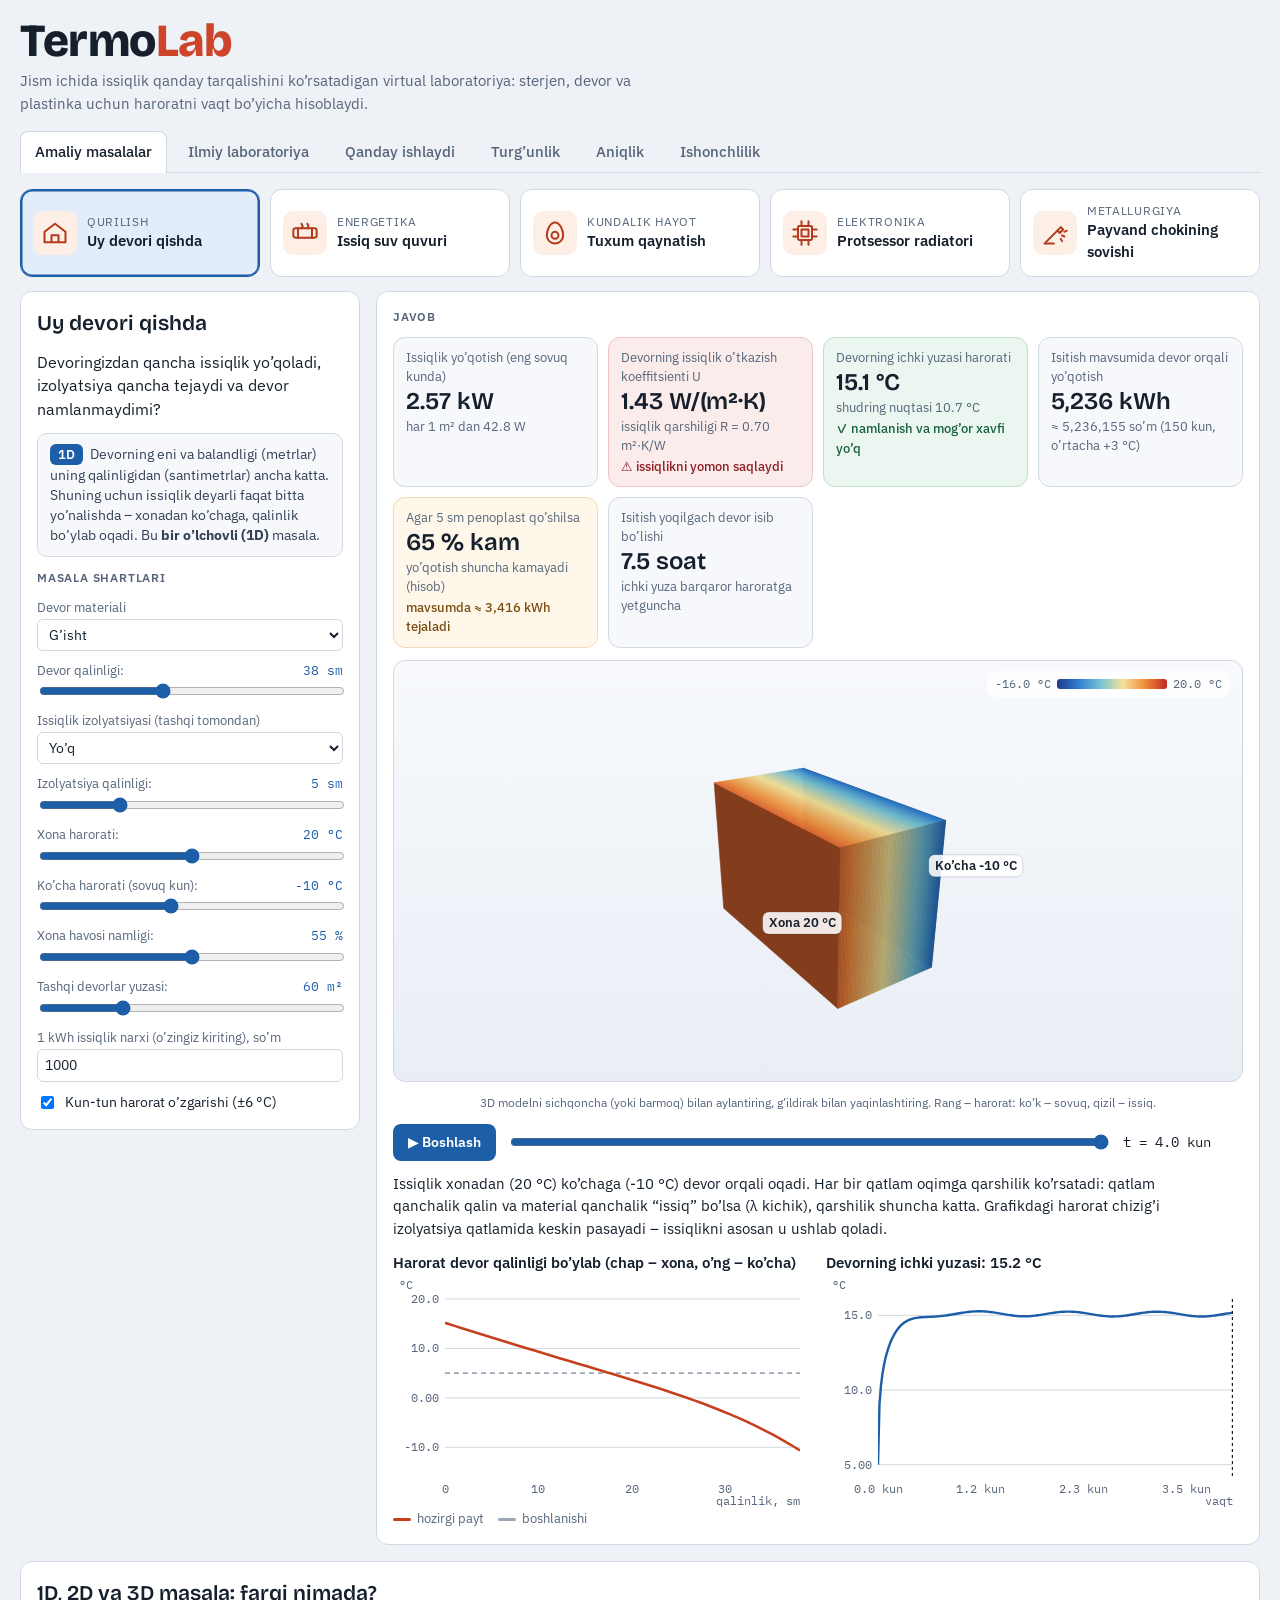
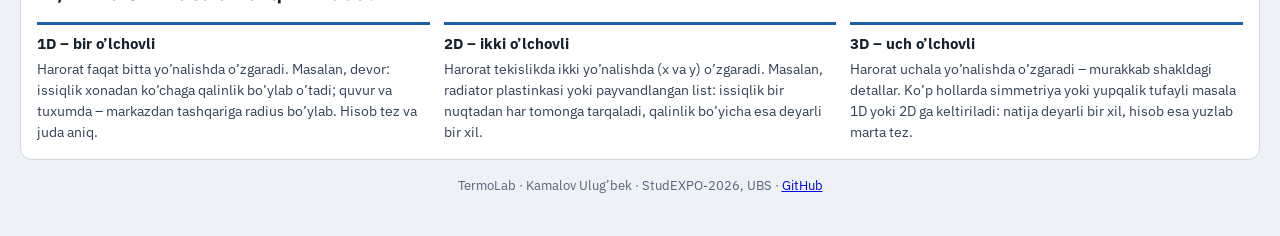
==== commit 0d109d1b: "Amaliy masalalar: 5 soha bo'yicha virtual laboratoriya va 3D ko'rinish - ko'p qatlamli, silindr va s" ====
--- a/index.html
+++ b/index.html
@@ -116,6 +116,45 @@
 .bchead select{max-width:100%;width:100%}
 .summary li.hint{font-size:13.5px}
 
+/* Amaliy masalalar */
+.cats{display:grid;grid-template-columns:repeat(5,minmax(0,1fr));gap:10px;margin-bottom:14px}
+@media (max-width:900px){.cats{grid-template-columns:repeat(2,minmax(0,1fr))}}
+.scen{font:inherit;display:flex;align-items:center;gap:10px;text-align:left;background:var(--panel);border:1px solid var(--line);border-radius:12px;padding:12px;cursor:pointer;color:var(--ink);min-width:0}
+.scen:hover{border-color:var(--accent)}
+.scen[aria-pressed="true"]{border-color:var(--accent);box-shadow:inset 0 0 0 1.5px var(--accent);background:var(--accent-soft)}
+.scen .ico{flex:none;width:44px;height:44px;border-radius:10px;background:#fdeee6;color:#b33a1c;display:grid;place-items:center}
+.scen small{display:block;font-size:11.5px;letter-spacing:.06em;text-transform:uppercase;color:var(--muted)}
+.scen b{font-size:14.5px;font-weight:600;line-height:1.25}
+.grid.real{grid-template-columns:340px minmax(0,1fr)}
+@media (max-width:900px){.grid.real{grid-template-columns:minmax(0,1fr)}}
+.q{margin:0;font-size:16px;line-height:1.45}
+.dimbox{background:var(--soft);border:1px solid var(--line);border-radius:10px;padding:10px 12px;font-size:13.5px;color:#334155;line-height:1.5}
+.dimtag{display:inline-block;background:var(--accent);color:#fff;border-radius:6px;padding:1px 8px;font-weight:600;font-size:12.5px;margin-right:4px}
+.amform{display:flex;flex-direction:column;gap:10px}
+.amform .rng label{display:flex;justify-content:space-between;gap:8px}
+.amform output{font-family:var(--mono);color:var(--accent);white-space:nowrap}
+.amform input[type=range]{width:100%;accent-color:var(--accent)}
+.chk{display:flex;gap:8px;align-items:center;font-size:14px}
+.answers{display:grid;grid-template-columns:repeat(auto-fit,minmax(200px,1fr));gap:10px}
+.ans{border:1px solid var(--line);border-radius:12px;padding:10px 12px;background:var(--soft);display:flex;flex-direction:column;gap:2px;min-width:0}
+.ans span{font-size:12.5px;color:var(--muted)}
+.ans b{font-family:var(--display);font-size:24px;font-weight:600;line-height:1.15}
+.ans small{font-size:12.5px;color:var(--muted)}
+.ans em{font-style:normal;font-size:13px;font-weight:500}
+.ans.ok{background:#eaf6ef;border-color:#bfe0cd} .ans.ok em{color:#17603d}
+.ans.bad{background:#fbecec;border-color:#f0c2c5} .ans.bad em{color:#8f1d24}
+.ans.info{background:#fff7ea;border-color:#efd9b8} .ans.info em{color:#7a4d10}
+.viz3d{position:relative;border:1px solid var(--line);border-radius:12px;background:linear-gradient(#f7f9fc,#e9eef5)}
+#am-3d{height:min(56vw,420px)}
+.cb{position:absolute;right:12px;top:10px;display:flex;align-items:center;gap:6px;font-family:var(--mono);font-size:12px;color:var(--muted);background:rgba(255,255,255,.85);padding:4px 8px;border-radius:8px}
+.cb i{display:inline-block;width:110px;height:10px;border-radius:3px;background:linear-gradient(90deg,#223a8c,#3080ce,#78c4d6,#f5e296,#f08c3c,#c4261f)}
+.explain{margin:0;font-size:14.5px;line-height:1.55;max-width:90ch}
+.dims{margin-top:16px}
+.dimgrid{display:grid;grid-template-columns:repeat(3,minmax(0,1fr));gap:14px}
+@media (max-width:760px){.dimgrid{grid-template-columns:minmax(0,1fr)}}
+.dimgrid>div{border-top:3px solid var(--accent);padding-top:8px}
+.dimgrid p{margin:4px 0 0;font-size:14px;color:#334155;line-height:1.5}
+
 </style>
 </head>
 <body>
@@ -128,15 +167,58 @@
   </header>
 
   <nav class="tabs" role="tablist" aria-label="Bo’limlar">
-    <button role="tab" data-tab="lab" aria-selected="true">Laboratoriya</button>
+    <button role="tab" data-tab="real" aria-selected="true">Amaliy masalalar</button>
+    <button role="tab" data-tab="lab" aria-selected="false">Ilmiy laboratoriya</button>
     <button role="tab" data-tab="theory" aria-selected="false">Qanday ishlaydi</button>
     <button role="tab" data-tab="stab" aria-selected="false">Turg’unlik</button>
     <button role="tab" data-tab="conv" aria-selected="false">Aniqlik</button>
     <button role="tab" data-tab="rel" aria-selected="false">Ishonchlilik</button>
   </nav>
 
-  <!-- ===================== LABORATORIYA ===================== -->
-  <section class="panel" id="p-lab">
+  <!-- ===================== AMALIY MASALALAR ===================== -->
+  <section class="panel" id="p-real">
+    <div class="cats" id="am-cats" role="group" aria-label="Soha tanlash"></div>
+    <div class="grid real">
+      <aside class="card">
+        <h2 id="am-title"></h2>
+        <p class="q" id="am-q"></p>
+        <div class="dimbox" id="am-dim"></div>
+        <div class="label">Masala shartlari</div>
+        <div class="amform" id="am-form"></div>
+      </aside>
+      <section class="card" aria-label="Javob">
+        <div class="label">Javob</div>
+        <div class="answers" id="am-ans"></div>
+        <div class="viz3d">
+          <canvas id="am-3d" aria-label="Jismning 3D ko’rinishi, rang – harorat"></canvas>
+          <div class="cb" id="am-cb"></div>
+        </div>
+        <p class="hint center">3D modelni sichqoncha (yoki barmoq) bilan aylantiring, g’ildirak bilan yaqinlashtiring. Rang – harorat: ko’k – sovuq, qizil – issiq.</p>
+        <div class="timebar">
+          <button class="btn" id="am-play" type="button">▶ Boshlash</button>
+          <input type="range" id="am-time" min="0" value="0" aria-label="Vaqt">
+          <span class="tval" id="am-tval"></span>
+        </div>
+        <p class="explain" id="am-explain"></p>
+        <div class="two">
+          <div class="f"><h3 id="am-profT"></h3><canvas id="am-prof" style="height:230px"></canvas>
+            <div class="legend"><span><i style="background:#c4401f"></i>hozirgi payt</span><span><i style="background:#9aa7b5"></i>boshlanishi</span></div></div>
+          <div class="f"><h3 id="am-probeT"></h3><canvas id="am-probe" style="height:230px"></canvas></div>
+        </div>
+      </section>
+    </div>
+    <section class="card dims">
+      <h2>1D, 2D va 3D masala: farqi nimada?</h2>
+      <div class="dimgrid">
+        <div><b>1D – bir o’lchovli</b><p>Harorat faqat bitta yo’nalishda o’zgaradi. Masalan, devor: issiqlik xonadan ko’chaga qalinlik bo’ylab o’tadi; quvur va tuxumda – markazdan tashqariga radius bo’ylab. Hisob tez va juda aniq.</p></div>
+        <div><b>2D – ikki o’lchovli</b><p>Harorat tekislikda ikki yo’nalishda (x va y) o’zgaradi. Masalan, radiator plastinkasi yoki payvandlangan list: issiqlik bir nuqtadan har tomonga tarqaladi, qalinlik bo’yicha esa deyarli bir xil.</p></div>
+        <div><b>3D – uch o’lchovli</b><p>Harorat uchala yo’nalishda o’zgaradi – murakkab shakldagi detallar. Ko’p hollarda simmetriya yoki yupqalik tufayli masala 1D yoki 2D ga keltiriladi: natija deyarli bir xil, hisob esa yuzlab marta tez.</p></div>
+      </div>
+    </section>
+  </section>
+
+  <!-- ===================== ILMIY LABORATORIYA ===================== -->
+  <section class="panel" id="p-lab" hidden>
     <div class="guide" id="guide">
       <div class="gstep"><b>1</b><span><strong>Masalani tanlang</strong> yoki material, o’lcham va chegaralarni o’zingiz kiriting.</span></div>
       <div class="gstep"><b>2</b><span><strong>▶ Boshlash</strong> tugmasini bosing – harorat vaqt o’tishi bilan qanday o’zgarishini ko’rasiz.</span></div>
@@ -524,6 +606,7 @@
     }
     const every = Math.max(1, Math.ceil(p.K / (p.frames || p.K)));
     const frames = [Float32Array.from(u)], times = [0];
+    const probeVals = p.probe != null ? [u[p.probe]] : null; // har qadamdagi nuqta qiymati (ixtiyoriy)
     const s0 = new Float64Array(M), s1 = new Float64Array(M);
     const sxm = new Float64Array(M), sy0 = new Float64Array(M), sy1 = new Float64Array(M), fm = new Float64Array(M);
     const ustar = new Float64Array(M), next = new Float64Array(M), rhs = new Float64Array(M);
@@ -616,12 +699,13 @@
         }
       }
       u = Float64Array.from(next);
+      if (probeVals) probeVals.push(u[p.probe]);
       if (blow < 0) for (let m = 0; m < M; m++) if (!isFinite(u[m]) || Math.abs(u[m]) > 1e9) { blow = j + 1; break; }
       if ((j + 1) % every === 0 || j === p.K - 1) { frames.push(Float32Array.from(u)); times.push(t1); }
     }
     const tauMax = 1 / (2 * a2 * (1 / (hx * hx) + 1 / (hy * hy)) + beta);
     return {
-      X, Y, nx, ny, frames, times, hx, hy, tau, u,
+      X, Y, nx, ny, frames, times, hx, hy, tau, u, probeVals,
       Fo: a2 * tau * (1 / (hx * hx) + 1 / (hy * hy)), tauMax,
       iters: scheme === 'theta' && th > 0 ? iters / p.K : 0, blow
     };
@@ -666,6 +750,310 @@
 
   root.TL = { thomas, seidel3, op1D, solve1D, solve2D, mms1D, mms2D };
   if (typeof module !== 'undefined') module.exports = root.TL;
+})(typeof window !== 'undefined' ? window : globalThis);
+
+</script>
+<script>
+/*
+ * TermoLab: ko'p qatlamli jismlar uchun chekli hajmlar usuli
+ * ---------------------------------------------------------------
+ *   rho*c * du/dt = (1/r^m) d/dr ( r^m * lambda * du/dr ) + Q
+ *   m = 0 - tekis devor, m = 1 - silindr (quvur, sim), m = 2 - shar (tuxum, sharcha)
+ *
+ * Har bir qatlam o'z lambda, rho, c ga ega. Qatlamlar chegarasida issiqlik
+ * oqimining uzluksizligi avtomatik saqlanadi (konservativ sxema).
+ * Hujayra o'tkazuvchanligi barqaror holatdagi aniq formuladan olinadi:
+ *   tekis:   G = lambda / h
+ *   silindr: G = lambda / ln(r2/r1)
+ *   shar:    G = lambda / (1/r1 - 1/r2)
+ * shuning uchun barqaror holatda qatlamli devor/quvur/shar uchun natija aniq.
+ * Vaqt bo'yicha theta-sxema (Rannacher boshlanishi bilan), haydash usuli.
+ */
+(function (root) {
+  'use strict';
+  const TL = root.TL || {};
+
+  function mesh(p) {
+    const m = p.geom || 0, x = [p.r0 || 0], cells = [];
+    for (const L of p.layers) {
+      const n = Math.max(1, L.n || 10), h = L.d / n;
+      for (let k = 0; k < n; k++) { cells.push({ h, lam: L.lam, rc: L.rho * L.c, Q: L.Q || 0 }); x.push(x[x.length - 1] + h); }
+    }
+    const N = x.length, A = r => (m === 0 ? 1 : Math.pow(r, m));
+    const V = (a, b) => (m === 0 ? b - a : (Math.pow(b, m + 1) - Math.pow(a, m + 1)) / (m + 1));
+    const G = cells.map((c, j) => {
+      const r1 = x[j], r2 = x[j + 1];
+      if (m === 0) return c.lam / c.h;
+      if (r1 <= 0) return c.lam * A((r1 + r2) / 2) / c.h;
+      return m === 1 ? c.lam / Math.log(r2 / r1) : c.lam / (1 / r1 - 1 / r2);
+    });
+    const C = new Float64Array(N), S = new Float64Array(N); // issiqlik sig'imi va manba
+    for (let i = 0; i < N; i++) {
+      if (i > 0) { const c = cells[i - 1], v = V(x[i] - c.h / 2, x[i]); C[i] += c.rc * v; S[i] += c.Q * v; }
+      if (i < N - 1) { const c = cells[i], v = V(x[i], x[i] + c.h / 2); C[i] += c.rc * v; S[i] += c.Q * v; }
+    }
+    return { m, x, cells, G, C, S, N, A };
+  }
+
+  const val = (v, t) => (typeof v === 'function' ? v(t) : (v || 0));
+
+  // L matritsa (uch diagonal) va erkin had b(t)
+  function system(M, bcIn, bcOut) {
+    const { N, G, A, x } = M;
+    const lo = new Float64Array(N), di = new Float64Array(N), up = new Float64Array(N);
+    for (let i = 0; i < N; i++) {
+      if (i > 0) { lo[i] = -G[i - 1]; di[i] += G[i - 1]; }
+      if (i < N - 1) { up[i] = -G[i]; di[i] += G[i]; }
+    }
+    const a0 = A(x[0]), aN = A(x[N - 1]);
+    if (bcIn.type === 3) di[0] += a0 * bcIn.alpha;
+    if (bcOut.type === 3) di[N - 1] += aN * bcOut.alpha;
+    const b = (t, out) => {
+      out.set(M.S);
+      if (bcIn.type !== 1) out[0] += a0 * ((bcIn.type === 3 ? bcIn.alpha * val(bcIn.ue, t) : 0) + val(bcIn.q, t));
+      if (bcOut.type !== 1) out[N - 1] += aN * ((bcOut.type === 3 ? bcOut.alpha * val(bcOut.ue, t) : 0) + val(bcOut.q, t));
+      return out;
+    };
+    return { lo, di, up, b };
+  }
+
+  // p = {geom, r0, layers:[{d,lam,rho,c,n,Q}], inner, outer, init(x)|T0, T, K, theta, frames}
+  function solveLayered(p) {
+    const M = mesh(p), N = M.N, sys = system(M, p.inner, p.outer), tau = p.T / p.K, th = p.theta ?? 0.5;
+    const init = p.init || (() => p.T0 || 0);
+    let u = new Float64Array(N); for (let i = 0; i < N; i++) u[i] = init(M.x[i]);
+    if (p.inner.type === 1) u[0] = val(p.inner.g, 0);
+    if (p.outer.type === 1) u[N - 1] = val(p.outer.g, 0);
+    const every = Math.max(1, Math.ceil(p.K / (p.frames || 200)));
+    const frames = [Float64Array.from(u)], times = [0];
+    const b0 = new Float64Array(N), b1 = new Float64Array(N), rhs = new Float64Array(N), nx = new Float64Array(N);
+    const lo = new Float64Array(N), di = new Float64Array(N), up = new Float64Array(N);
+    const start = th === 0.5 ? 2 : 0;
+    for (let j = 0; j < p.K; j++) {
+      const t0 = j * tau, t1 = t0 + tau, tj = j < start ? 1 : th;
+      sys.b(t0, b0); sys.b(t1, b1);
+      for (let i = 0; i < N; i++) {
+        const dir = (i === 0 && p.inner.type === 1) || (i === N - 1 && p.outer.type === 1);
+        if (dir) { lo[i] = 0; di[i] = 1; up[i] = 0; rhs[i] = val(i === 0 ? p.inner.g : p.outer.g, t1); continue; }
+        lo[i] = tj * tau * sys.lo[i]; di[i] = M.C[i] + tj * tau * sys.di[i]; up[i] = tj * tau * sys.up[i];
+        const Lu = sys.di[i] * u[i] + (i > 0 ? sys.lo[i] * u[i - 1] : 0) + (i < N - 1 ? sys.up[i] * u[i + 1] : 0);
+        rhs[i] = M.C[i] * u[i] - (1 - tj) * tau * Lu + tau * (tj * b1[i] + (1 - tj) * b0[i]);
+      }
+      TL.thomas(lo, di, up, rhs, nx); u = Float64Array.from(nx);
+      if ((j + 1) % every === 0 || j === p.K - 1) { frames.push(Float64Array.from(u)); times.push(t1); }
+    }
+    return { x: M.x, mesh: M, frames, times, u, tau };
+  }
+
+  // Barqaror holat: L u = b
+  function steadyLayered(p, t = 0) {
+    const M = mesh(p), N = M.N, sys = system(M, p.inner, p.outer), b = sys.b(t, new Float64Array(N));
+    const lo = Float64Array.from(sys.lo), di = Float64Array.from(sys.di), up = Float64Array.from(sys.up), rhs = Float64Array.from(b);
+    if (p.inner.type === 1) { lo[0] = 0; di[0] = 1; up[0] = 0; rhs[0] = val(p.inner.g, t); }
+    if (p.outer.type === 1) { lo[N - 1] = 0; di[N - 1] = 1; up[N - 1] = 0; rhs[N - 1] = val(p.outer.g, t); }
+    const u = TL.thomas(lo, di, up, rhs, new Float64Array(N));
+    return { x: M.x, mesh: M, u };
+  }
+
+  // Tashqi sirt orqali chiqayotgan issiqlik: tekis - W/m², silindr - W/m (uzunlik), shar - W (to'liq)
+  function outerFlux(M, u, outer, t = 0) {
+    const N = M.N, geomFactor = M.m === 0 ? 1 : M.m === 1 ? 2 * Math.PI : 4 * Math.PI;
+    let q;
+    if (outer.type === 3) q = M.A(M.x[N - 1]) * outer.alpha * (u[N - 1] - val(outer.ue, t));
+    else q = M.G[N - 2] * (u[N - 2] - u[N - 1]); // oxirgi hujayra orqali oqim
+    return q * geomFactor;
+  }
+  function innerFlux(M, u) { // ichki sirtdan kirayotgan oqim (birinchi hujayra orqali)
+    const geomFactor = M.m === 0 ? 1 : M.m === 1 ? 2 * Math.PI : 4 * Math.PI;
+    return M.G[0] * (u[0] - u[1]) * geomFactor;
+  }
+
+  TL.solveLayered = solveLayered; TL.steadyLayered = steadyLayered; TL.outerFlux = outerFlux; TL.innerFlux = innerFlux; TL.layerMesh = mesh;
+  root.TL = TL;
+  if (typeof module !== 'undefined') module.exports = TL;
+})(typeof window !== 'undefined' ? window : globalThis);
+
+</script>
+<script>
+/*
+ * TermoLab 3D: kutubxonasiz kichik 3D chizgich (Canvas 2D).
+ * Yuzalar chuqurlik bo'yicha saralanadi (painter's algorithm), Lambert yoritish,
+ * sichqoncha/barmoq bilan aylantirish, g'ildirak bilan yaqinlashtirish.
+ */
+(function (root) {
+  'use strict';
+  function View3D(canvas) {
+    this.cv = canvas; this.faces = []; this.labels = []; this.yaw = -0.6; this.pitch = 0.42; this.zoom = 1;
+    this.onchange = null;
+    let drag = null;
+    canvas.style.touchAction = 'none'; canvas.style.cursor = 'grab';
+    canvas.addEventListener('pointerdown', e => { drag = { x: e.clientX, y: e.clientY, yaw: this.yaw, pitch: this.pitch }; canvas.setPointerCapture(e.pointerId); canvas.style.cursor = 'grabbing'; });
+    canvas.addEventListener('pointermove', e => {
+      if (!drag) return;
+      this.yaw = drag.yaw + (e.clientX - drag.x) * 0.01;
+      this.pitch = Math.max(-1.4, Math.min(1.4, drag.pitch + (e.clientY - drag.y) * 0.01));
+      this.draw();
+    });
+    const end = () => { drag = null; canvas.style.cursor = 'grab'; };
+    canvas.addEventListener('pointerup', end); canvas.addEventListener('pointercancel', end);
+    canvas.addEventListener('wheel', e => { e.preventDefault(); this.zoom = Math.max(0.5, Math.min(2.5, this.zoom * (e.deltaY > 0 ? 0.92 : 1.08))); this.draw(); }, { passive: false });
+  }
+  View3D.prototype.set = function (faces, labels) { this.faces = faces; this.labels = labels || []; this.draw(); };
+  View3D.prototype.draw = function () {
+    const cv = this.cv, r = cv.getBoundingClientRect(), dpr = window.devicePixelRatio || 1;
+    if (!r.width) return;
+    cv.width = Math.round(r.width * dpr); cv.height = Math.round(r.height * dpr);
+    const c = cv.getContext('2d'); c.setTransform(dpr, 0, 0, dpr, 0, 0); c.clearRect(0, 0, r.width, r.height);
+    const cy = Math.cos(this.yaw), sy = Math.sin(this.yaw), cp = Math.cos(this.pitch), sp = Math.sin(this.pitch);
+    const rot = p => { const x = p[0] * cy - p[2] * sy, z0 = p[0] * sy + p[2] * cy; return [x, p[1] * cp - z0 * sp, p[1] * sp + z0 * cp]; };
+    const f = Math.min(r.width, r.height) * 1.35 * this.zoom, D = 4.6;
+    const proj = q => { const s = f / (D - q[2]); return [r.width / 2 + q[0] * s, r.height / 2 - q[1] * s, q[2]]; };
+    const L = [0.35, 0.75, 0.55], ln = Math.hypot(...L); L[0] /= ln; L[1] /= ln; L[2] /= ln;
+    const list = [];
+    for (const fc of this.faces) {
+      const q = fc.p.map(rot);
+      const a = [q[1][0] - q[0][0], q[1][1] - q[0][1], q[1][2] - q[0][2]], b = [q[2][0] - q[0][0], q[2][1] - q[0][1], q[2][2] - q[0][2]];
+      let n = [a[1] * b[2] - a[2] * b[1], a[2] * b[0] - a[0] * b[2], a[0] * b[1] - a[1] * b[0]]; const nl = Math.hypot(...n) || 1; n = n.map(v => v / nl);
+      if (n[2] < 0) n = n.map(v => -v); // kameraga qaragan tomon
+      const lit = 0.58 + 0.42 * Math.max(0, n[0] * L[0] + n[1] * L[1] + n[2] * L[2]);
+      let z = 0; for (const v of q) z += v[2]; z /= q.length;
+      list.push({ s: q.map(proj), z: z - (fc.bias || 0), col: fc.c, lit: fc.flat ? 1 : lit, edge: fc.edge });
+    }
+    list.sort((A, B) => A.z - B.z); // uzoqdagilar avval
+    for (const it of list) {
+      const [R, G, Bc] = it.col, k = it.lit;
+      const fill = `rgb(${Math.round(R * k)},${Math.round(G * k)},${Math.round(Bc * k)})`;
+      c.beginPath(); c.moveTo(it.s[0][0], it.s[0][1]);
+      for (let i = 1; i < it.s.length; i++) c.lineTo(it.s[i][0], it.s[i][1]);
+      c.closePath(); c.fillStyle = fill; c.fill();
+      c.strokeStyle = it.edge || fill; c.lineWidth = it.edge ? 1.2 : 0.6; c.stroke();
+    }
+    c.font = '600 13px "IBM Plex Sans", system-ui, sans-serif'; c.textAlign = 'center';
+    for (const lb of this.labels) {
+      const s = proj(rot(lb.p)); const w = c.measureText(lb.t).width + 12;
+      c.fillStyle = 'rgba(255,255,255,0.88)'; c.strokeStyle = 'rgba(21,32,44,0.25)';
+      c.beginPath(); c.roundRect(s[0] - w / 2, s[1] - 11, w, 22, 6); c.fill(); c.stroke();
+      c.fillStyle = '#15202c'; c.fillText(lb.t, s[0], s[1] + 4);
+    }
+  };
+
+  // ---------- Modellar ----------
+  // Yordamchi: to'rtburchak yuza
+  const Q = (a, b, cc, d, col, extra) => Object.assign({ p: [a, b, cc, d], c: col }, extra || {});
+
+  // Tekis devor: qalinlik x bo'yicha, eni z, balandligi y. xs - tugunlar (m), us - harorat, colorOf(u)
+  function wall(xs, us, colorOf, layerEdges, labels) {
+    const T = xs[xs.length - 1], sx = 0.9 / Math.max(T, 0.05), W = 1.8, H = 1.2, faces = [];
+    const X = v => (v * sx) - T * sx / 2;
+    for (let i = 0; i < xs.length - 1; i++) {
+      const col = colorOf((us[i] + us[i + 1]) / 2), x0 = X(xs[i]), x1 = X(xs[i + 1]);
+      faces.push(Q([x0, -H / 2, W / 2], [x1, -H / 2, W / 2], [x1, H / 2, W / 2], [x0, H / 2, W / 2], col));   // old kesim
+      faces.push(Q([x0, H / 2, W / 2], [x1, H / 2, W / 2], [x1, H / 2, -W / 2], [x0, H / 2, -W / 2], col));   // ust
+    }
+    faces.push(Q([X(0), -H / 2, W / 2], [X(0), H / 2, W / 2], [X(0), H / 2, -W / 2], [X(0), -H / 2, -W / 2], colorOf(us[0])));
+    faces.push(Q([X(T), -H / 2, W / 2], [X(T), H / 2, W / 2], [X(T), H / 2, -W / 2], [X(T), -H / 2, -W / 2], colorOf(us[us.length - 1])));
+    for (const e of layerEdges || []) {
+      const x = X(e), d = 0.004;
+      faces.push(Q([x - d, -H / 2, W / 2 + 0.001], [x + d, -H / 2, W / 2 + 0.001], [x + d, H / 2, W / 2 + 0.001], [x - d, H / 2, W / 2 + 0.001], [40, 50, 60], { flat: true, bias: -0.01 }));
+    }
+    return { faces, labels: (labels || []).map(l => ({ p: [X(l.x), l.y ?? 0.75, l.z ?? 0], t: l.t })) };
+  }
+
+  // Quvur: ichki radius r0, tugunlar rs, harorat us. 3/4 qismi ko'rsatiladi (kesilgan).
+  function pipe(rs, us, colorOf, waterColor, labels) {
+    const R = rs[rs.length - 1], s = 0.62 / R, Lz = 1.6, faces = [], a0 = 0, a1 = 1.5 * Math.PI, na = 36;
+    const P = (r, a, z) => [r * s * Math.cos(a), r * s * Math.sin(a), z];
+    for (let k = 0; k < na; k++) {
+      const t0 = a0 + (a1 - a0) * k / na, t1 = a0 + (a1 - a0) * (k + 1) / na;
+      faces.push(Q(P(R, t0, -Lz / 2), P(R, t1, -Lz / 2), P(R, t1, Lz / 2), P(R, t0, Lz / 2), colorOf(us[us.length - 1])));     // tashqi sirt
+      faces.push(Q(P(rs[0], t0, -Lz / 2), P(rs[0], t1, -Lz / 2), P(rs[0], t1, Lz / 2), P(rs[0], t0, Lz / 2), waterColor));   // ichki (suv)
+      for (let i = 0; i < rs.length - 1; i++) {   // old kesim (halqalar)
+        const col = colorOf((us[i] + us[i + 1]) / 2);
+        faces.push(Q(P(rs[i], t0, Lz / 2), P(rs[i + 1], t0, Lz / 2), P(rs[i + 1], t1, Lz / 2), P(rs[i], t1, Lz / 2), col, { bias: -0.002 }));
+      }
+    }
+    for (const ang of [a0, a1]) for (let i = 0; i < rs.length - 1; i++) {   // uzunasiga kesim
+      const col = colorOf((us[i] + us[i + 1]) / 2);
+      faces.push(Q(P(rs[i], ang, -Lz / 2), P(rs[i + 1], ang, -Lz / 2), P(rs[i + 1], ang, Lz / 2), P(rs[i], ang, Lz / 2), col));
+    }
+    // suv yuzasi (old tomonda doira)
+    for (let k = 0; k < 24; k++) {
+      const t0 = 2 * Math.PI * k / 24, t1 = 2 * Math.PI * (k + 1) / 24;
+      faces.push({ p: [P(0, 0, Lz / 2 - 0.02), P(rs[0], t0, Lz / 2 - 0.02), P(rs[0], t1, Lz / 2 - 0.02)], c: waterColor });
+    }
+    return { faces, labels: (labels || []).map(l => ({ p: l.p, t: l.t })) };
+  }
+
+  // Tuxum (shar modeli, tuxum shaklida ko'rsatiladi): yarmi kesilgan
+  function egg(rs, us, colorOf, labels) {
+    const R = rs[rs.length - 1], s = 0.85 / R, faces = [], ky = 1.28;
+    const shape = (r, th, ph) => { // th: qutb burchagi, ph: azimut; tuxum shakli - pastga qarab biroz yo'g'onroq
+      const taper = 1 - 0.12 * Math.cos(th);
+      return [r * s * Math.sin(th) * Math.cos(ph) * taper, r * s * ky * Math.cos(th), r * s * Math.sin(th) * Math.sin(ph) * taper];
+    };
+    const nt = 22, np = 26;
+    for (let a = 0; a < nt; a++) for (let b = 0; b < np; b++) {   // orqa yarim (ph: pi..2pi)
+      const t0 = Math.PI * a / nt, t1 = Math.PI * (a + 1) / nt, p0 = Math.PI + Math.PI * b / np, p1 = Math.PI + Math.PI * (b + 1) / np;
+      faces.push(Q(shape(R, t0, p0), shape(R, t0, p1), shape(R, t1, p1), shape(R, t1, p0), colorOf(us[us.length - 1])));
+    }
+    for (let i = 0; i < rs.length - 1; i++) {   // kesim yuzasi: halqalar (z = 0 tekislik)
+      const col = colorOf((us[i] + us[i + 1]) / 2);
+      for (let a = 0; a < 2 * nt; a++) {
+        const t0 = 2 * Math.PI * a / (2 * nt), t1 = 2 * Math.PI * (a + 1) / (2 * nt);
+        const pt = (r, t) => { const v = shape(r, Math.abs(t <= Math.PI ? t : 2 * Math.PI - t), t <= Math.PI ? 0 : Math.PI); return [v[0], v[1], 0.001]; };
+        faces.push(Q(pt(rs[i], t0), pt(rs[i + 1], t0), pt(rs[i + 1], t1), pt(rs[i], t1), col, { bias: -0.003 }));
+      }
+    }
+    return { faces, labels: labels || [] };
+  }
+
+  // Plastinka (2D maydon) - ustki yuzasi rangli, ixtiyoriy qovurg'alar va chip
+  function plate(U, nx, ny, Lx, Ly, colorOf, opt) {
+    opt = opt || {};
+    const sc = 2.0 / Math.max(Lx, Ly), W = Lx * sc, Dp = Ly * sc, th = Math.max(0.04, (opt.thick || 0.004) * sc * 3), faces = [];
+    const step = Math.max(1, Math.ceil(Math.max(nx, ny) / 36));
+    const at = (i, k) => U[Math.min(ny - 1, k) * nx + Math.min(nx - 1, i)];
+    const X = i => -W / 2 + W * i / (nx - 1), Z = k => Dp / 2 - Dp * k / (ny - 1);
+    for (let k = 0; k < ny - 1; k += step) for (let i = 0; i < nx - 1; i += step) {
+      const i1 = Math.min(nx - 1, i + step), k1 = Math.min(ny - 1, k + step);
+      const col = colorOf((at(i, k) + at(i1, k) + at(i1, k1) + at(i, k1)) / 4);
+      faces.push(Q([X(i), 0, Z(k)], [X(i1), 0, Z(k)], [X(i1), 0, Z(k1)], [X(i), 0, Z(k1)], col));
+    }
+    for (let i = 0; i < nx - 1; i += step) { // old va orqa qirralar
+      const i1 = Math.min(nx - 1, i + step);
+      faces.push(Q([X(i), 0, Z(0)], [X(i1), 0, Z(0)], [X(i1), -th, Z(0)], [X(i), -th, Z(0)], colorOf(at(i, 0))));
+      faces.push(Q([X(i), 0, Z(ny - 1)], [X(i1), 0, Z(ny - 1)], [X(i1), -th, Z(ny - 1)], [X(i), -th, Z(ny - 1)], colorOf(at(i, ny - 1))));
+    }
+    for (let k = 0; k < ny - 1; k += step) {
+      const k1 = Math.min(ny - 1, k + step);
+      faces.push(Q([X(0), 0, Z(k)], [X(0), 0, Z(k1)], [X(0), -th, Z(k1)], [X(0), -th, Z(k)], colorOf(at(0, k))));
+      faces.push(Q([X(nx - 1), 0, Z(k)], [X(nx - 1), 0, Z(k1)], [X(nx - 1), -th, Z(k1)], [X(nx - 1), -th, Z(k)], colorOf(at(nx - 1, k))));
+    }
+    if (opt.fins) { // radiator qovurg'alari (pastga)
+      const nf = 9, fh = 0.45;
+      for (let f = 0; f < nf; f++) {
+        const zf = -Dp / 2 + Dp * (f + 0.5) / nf, kf = Math.round((Dp / 2 - zf) / Dp * (ny - 1));
+        for (let i = 0; i < nx - 1; i += step) {
+          const i1 = Math.min(nx - 1, i + step), u = (at(i, kf) + at(i1, kf)) / 2, col = colorOf(u);
+          faces.push(Q([X(i), -th, zf], [X(i1), -th, zf], [X(i1), -th - fh, zf], [X(i), -th - fh, zf], col.map(v => v * 0.92)));
+        }
+      }
+    }
+    if (opt.chip) { // protsessor (qora blok)
+      const cw = opt.chip * sc, ch = 0.06, g = [55, 60, 70];
+      const a = -cw / 2, b = cw / 2;
+      faces.push(Q([a, ch, a], [b, ch, a], [b, ch, b], [a, ch, b], g));
+      faces.push(Q([a, 0, b], [b, 0, b], [b, ch, b], [a, ch, b], g)); faces.push(Q([a, 0, a], [b, 0, a], [b, ch, a], [a, ch, a], g));
+      faces.push(Q([a, 0, a], [a, 0, b], [a, ch, b], [a, ch, a], g)); faces.push(Q([b, 0, a], [b, 0, b], [b, ch, b], [b, ch, a], g));
+    }
+    if (opt.seam) { // payvand choki chizig'i
+      faces.push(Q([-0.01, 0.003, Dp / 2], [0.01, 0.003, Dp / 2], [0.01, 0.003, -Dp / 2], [-0.01, 0.003, -Dp / 2], [90, 90, 95], { flat: true, bias: -0.01 }));
+    }
+    return { faces, labels: opt.labels || [] };
+  }
+
+  root.View3D = View3D;
+  root.Models3D = { wall, pipe, egg, plate };
 })(typeof window !== 'undefined' ? window : globalThis);
 
 </script>
@@ -1149,7 +1537,7 @@
   document.querySelectorAll('.tabs button').forEach(b => b.addEventListener('click', () => {
     document.querySelectorAll('.tabs button').forEach(x => x.setAttribute('aria-selected', x === b));
     document.querySelectorAll('.panel').forEach(p => p.hidden = p.id !== 'p-' + b.dataset.tab);
-    if (b.dataset.tab === 'lab') drawAll(); if (b.dataset.tab === 'stab') drawG(); if (b.dataset.tab === 'conv' && !cvDone) runConv(); if (b.dataset.tab === 'rel' && !relDone) reliability();
+    if (b.dataset.tab === 'lab') drawAll(); if (b.dataset.tab === 'real' && window.TermoAmaliy) TermoAmaliy.redraw(); if (b.dataset.tab === 'stab') drawG(); if (b.dataset.tab === 'conv' && !cvDone) runConv(); if (b.dataset.tab === 'rel' && !relDone) reliability();
   }));
   let rt; window.addEventListener('resize', () => { clearTimeout(rt); rt = setTimeout(() => { drawAll(); drawG(); if (cvLast) plotConv(cvLast); }, 100); });
 }
@@ -1342,5 +1730,377 @@
 })();
 
 </script>
+<script>
+/* TermoLab — Amaliy masalalar: real hayotdagi savollarga javob beradigan virtual laboratoriya */
+(function () {
+'use strict';
+const $ = id => document.getElementById(id);
+const STOPS = [[34, 58, 140], [48, 128, 206], [120, 196, 214], [245, 226, 150], [240, 140, 60], [196, 38, 31]];
+function rgb(t) {
+  t = Math.max(0, Math.min(1, t)) * (STOPS.length - 1);
+  const i = Math.min(STOPS.length - 2, Math.floor(t)), f = t - i, a = STOPS[i], b = STOPS[i + 1];
+  return [0, 1, 2].map(k => Math.round(a[k] + (b[k] - a[k]) * f));
+}
+const n1 = v => (Math.abs(v) >= 100 ? v.toFixed(0) : Math.abs(v) >= 10 ? v.toFixed(1) : v.toFixed(2));
+const C = v => n1(v) + ' °C';
+const fmtNum = v => v.toLocaleString('uz-UZ', { maximumFractionDigits: v < 10 ? 2 : v < 100 ? 1 : 0 }).replace(/ /g, ' ');
+function fmtTime(s) {
+  if (s < 90) return Math.round(s) + ' soniya';
+  if (s < 5400) return (s / 60).toFixed(s < 600 ? 1 : 0) + ' daqiqa';
+  if (s < 3 * 86400) return (s / 3600).toFixed(1) + ' soat';
+  return (s / 86400).toFixed(1) + ' kun';
+}
+function axisTime(s, T) { return T < 5400 ? (s / 60).toFixed(0) + ' min' : T < 3 * 86400 ? (s / 3600).toFixed(0) + ' soat' : (s / 86400).toFixed(1) + ' kun'; }
+// Shudring nuqtasi (Magnus formulasi)
+const dewPoint = (T, RH) => { const a = 17.62, b = 243.12, g = Math.log(RH / 100) + a * T / (b + T); return b * g / (a - g); };
+// Vaqt qatoridan qiymatga birinchi yetish payti (chiziqli interpolyatsiya)
+function crossTime(ts, ys, level, rising) {
+  for (let j = 1; j < ys.length; j++) {
+    const a = ys[j - 1], b = ys[j];
+    if (rising ? (a < level && b >= level) : (a > level && b <= level)) return ts[j - 1] + (level - a) / (b - a) * (ts[j] - ts[j - 1]);
+  }
+  return null;
+}
+
+// ======================= SCENARIYLAR =======================
+const WALL_MATS = { gisht: ['G’isht', 0.7, 1800, 880], beton: ['Beton', 1.4, 2300, 880], gazoblok: ['Gazoblok', 0.14, 500, 1000], paxsa: ['Paxsa (loy-somon)', 0.4, 1500, 1000], yogoch: ['Yog’och', 0.12, 510, 1380] };
+const INSUL = { none: ['Yo’q', 0, 1, 1], penoplast: ['Penoplast', 0.038, 25, 1450], paxta: ['Mineral paxta', 0.04, 100, 840], ppu: ['Penopoliuretan', 0.03, 60, 1500] };
+
+const SCEN = [
+{
+  id: 'devor', cat: 'Qurilish', icon: 'house', title: 'Uy devori qishda',
+  q: 'Devoringizdan qancha issiqlik yo’qoladi, izolyatsiya qancha tejaydi va devor namlanmaydimi?',
+  dim: '1D', why: 'Devorning eni va balandligi (metrlar) uning qalinligidan (santimetrlar) ancha katta. Shuning uchun issiqlik deyarli faqat bitta yo’nalishda – xonadan ko’chaga, qalinlik bo’ylab oqadi. Bu <b>bir o’lchovli (1D)</b> masala.',
+  fields: [
+    { id: 'mat', label: 'Devor materiali', type: 'select', opts: Object.entries(WALL_MATS).map(([k, v]) => [k, v[0]]), def: 'gisht' },
+    { id: 'd', label: 'Devor qalinligi', type: 'range', min: 10, max: 80, step: 1, unit: 'sm', def: 38 },
+    { id: 'ins', label: 'Issiqlik izolyatsiyasi (tashqi tomondan)', type: 'select', opts: Object.entries(INSUL).map(([k, v]) => [k, v[0]]), def: 'none' },
+    { id: 'di', label: 'Izolyatsiya qalinligi', type: 'range', min: 0, max: 20, step: 1, unit: 'sm', def: 5 },
+    { id: 'Ti', label: 'Xona harorati', type: 'range', min: 14, max: 26, step: 1, unit: '°C', def: 20 },
+    { id: 'To', label: 'Ko’cha harorati (sovuq kun)', type: 'range', min: -25, max: 10, step: 1, unit: '°C', def: -10 },
+    { id: 'RH', label: 'Xona havosi namligi', type: 'range', min: 30, max: 80, step: 5, unit: '%', def: 55 },
+    { id: 'A', label: 'Tashqi devorlar yuzasi', type: 'range', min: 10, max: 200, step: 5, unit: 'm²', def: 60 },
+    { id: 'price', label: '1 kWh issiqlik narxi (o’zingiz kiriting)', type: 'number', unit: 'so’m', def: 1000 },
+    { id: 'daynight', label: 'Kun-tun harorat o’zgarishi (±6 °C)', type: 'check', def: true }
+  ],
+  run(v) {
+    const m = WALL_MATS[v.mat], ins = INSUL[v.ins], hasIns = v.ins !== 'none' && v.di > 0;
+    const layers = [{ d: v.d / 100, lam: m[1], rho: m[2], c: m[3], n: 40, name: m[0] }];
+    if (hasIns) layers.push({ d: v.di / 100, lam: ins[1], rho: ins[2], c: ins[3], n: 20, name: ins[0] });
+    const ai = 8.7, ao = 23, day = 86400;
+    const ue = v.daynight ? t => v.To + 6 * Math.sin(2 * Math.PI * (t / day - 0.375)) : v.To;
+    const base = { geom: 0, layers, inner: { type: 3, alpha: ai, ue: v.Ti }, outer: { type: 3, alpha: ao, ue: v.To } };
+    const st = TL.steadyLayered(base), q = TL.outerFlux(st.mesh, st.u, base.outer);
+    const R = 1 / ai + layers.reduce((s, L) => s + L.d / L.lam, 0) + 1 / ao, U = 1 / R;
+    // izolyatsiyasiz taqqoslash
+    const st0 = TL.steadyLayered({ geom: 0, layers: [layers[0]], inner: base.inner, outer: base.outer });
+    const q0 = TL.outerFlux(st0.mesh, st0.u, base.outer);
+    const Tsurf = st.u[0], dew = dewPoint(v.Ti, v.RH);
+    // isitish mavsumi: 150 kun, o'rtacha tashqi harorat +3 °C
+    const season = U * (v.Ti - 3) * v.A * 150 * 24 / 1000;
+    // nostatsionar: devor 5 °C dan, isitish yoqildi, 4 kun
+    const sim = TL.solveLayered(Object.assign({}, base, { outer: { type: 3, alpha: ao, ue }, T0: 5, T: 4 * day, K: 960, theta: 0.5, frames: 240 }));
+    const ins0 = sim.frames.map(f => f[0]);
+    const tWarm = crossTime(sim.times, ins0, Tsurf - 0.5, true);
+    const edges = []; let acc = 0; for (const L of layers) { acc += L.d; edges.push(acc); } edges.pop();
+    return {
+      sim, x: sim.x, unitX: 'qalinlik, sm', xScale: 100, edges, range: [Math.min(v.To - 6, 5), v.Ti],
+      answers: [
+        { label: 'Issiqlik yo’qotish (eng sovuq kunda)', value: `${fmtNum(q * v.A / 1000)} kW`, note: `har 1 m² dan ${fmtNum(q)} W` },
+        { label: 'Devorning issiqlik o’tkazish koeffitsienti U', value: `${U.toFixed(2)} W/(m²·K)`, note: `issiqlik qarshiligi R = ${R.toFixed(2)} m²·K/W`, verdict: R >= 2.5 ? 'ok' : R >= 1.5 ? 'info' : 'bad', vtext: R >= 2.5 ? 'yaxshi issiqlik saqlaydi' : R >= 1.5 ? 'o’rtacha' : 'issiqlikni yomon saqlaydi' },
+        { label: 'Devorning ichki yuzasi harorati', value: C(Tsurf), note: `shudring nuqtasi ${C(dew)}`, verdict: Tsurf > dew + 3 ? 'ok' : Tsurf > dew ? 'info' : 'bad', vtext: Tsurf > dew + 3 ? 'namlanish va mog’or xavfi yo’q' : Tsurf > dew ? 'chegarada – burchaklarda mog’or bo’lishi mumkin' : 'devor terlaydi, mog’or xavfi bor' },
+        { label: 'Isitish mavsumida devor orqali yo’qotish', value: `${fmtNum(season)} kWh`, note: `≈ ${fmtNum(season * v.price)} so’m (150 kun, o’rtacha +3 °C)` },
+        hasIns ? { label: 'Izolyatsiya foydasi', value: `${Math.round((1 - q / q0) * 100)} % kam`, note: `izolyatsiyasiz ${fmtNum(q0)} W/m² bo’lardi`, verdict: 'ok', vtext: `mavsumda ≈ ${fmtNum(season * (q0 / q - 1))} kWh tejaladi` }
+               : { label: 'Agar 5 sm penoplast qo’shilsa', value: '', calc: true },
+        { label: 'Isitish yoqilgach devor isib bo’lishi', value: tWarm ? fmtTime(tWarm) : '4 kundan ko’p', note: 'ichki yuza barqaror haroratga yetguncha' }
+      ],
+      explain: `Issiqlik xonadan (${v.Ti} °C) ko’chaga (${v.To} °C) devor orqali oqadi. Har bir qatlam oqimga qarshilik ko’rsatadi: qatlam qanchalik qalin va material qanchalik “issiq” bo’lsa (λ kichik), qarshilik shuncha katta. Grafikdagi harorat chizig’i izolyatsiya qatlamida keskin pasayadi – issiqlikni asosan u ushlab qoladi.`,
+      model: (u, col) => Models3D.wall(sim.x, u, col, edges, [
+        { x: -0.35 * (sim.x[sim.x.length - 1]), y: 0.2, t: `Xona ${v.Ti} °C` },
+        { x: sim.x[sim.x.length - 1] * 1.35, y: 0.2, t: `Ko’cha ${v.To} °C` }].map(l => ({ x: l.x, y: l.y, t: l.t, z: 0.95 }))),
+      probeLabel: 'Devorning ichki yuzasi', probeIdx: 0
+    };
+  },
+  fixup(r, v) { // "agar penoplast qo'shilsa" hisobini aniq qilish
+    if (v.ins !== 'none' && v.di > 0) return;
+    const m = WALL_MATS[v.mat];
+    const R0 = 1 / 8.7 + v.d / 100 / m[1] + 1 / 23, R1 = R0 + 0.05 / 0.038;
+    const a = r.answers.find(x => x.calc); a.value = `${Math.round((1 - R0 / R1) * 100)} % kam`; a.note = 'yo’qotish shuncha kamayadi (hisob)'; a.verdict = 'info'; a.vtext = `mavsumda ≈ ${fmtNum((1 - R0 / R1) * (v.Ti - 3) / R0 * v.A * 150 * 24 / 1000)} kWh tejaladi`;
+  }
+},
+{
+  id: 'quvur', cat: 'Energetika', icon: 'pipe', title: 'Issiq suv quvuri',
+  q: 'Ko’chadagi issiq suv quvuri qancha issiqlik yo’qotadi va suv uyga yetguncha qancha soviydi?',
+  dim: '1D (silindr)', why: 'Quvur uzun va har tomondan bir xil sharoitda. Shuning uchun harorat faqat quvur markazidan masofaga (radiusga) bog’liq – <b>silindrik bir o’lchovli</b> masala. Tekis devordan farqi: tashqariga chiqqan sari sirt yuzasi kattalashadi.',
+  fields: [
+    { id: 'D', label: 'Quvur diametri (tashqi)', type: 'select', opts: [['57', '57 mm'], ['108', '108 mm'], ['159', '159 mm'], ['219', '219 mm']], def: '108' },
+    { id: 'Tw', label: 'Suv harorati', type: 'range', min: 40, max: 95, step: 1, unit: '°C', def: 70 },
+    { id: 'ins', label: 'Izolyatsiya', type: 'select', opts: [['none', 'Yo’q'], ['paxta', 'Mineral paxta'], ['ppu', 'Penopoliuretan']], def: 'paxta' },
+    { id: 'di', label: 'Izolyatsiya qalinligi', type: 'range', min: 0, max: 100, step: 5, unit: 'mm', def: 50 },
+    { id: 'To', label: 'Tashqi havo', type: 'range', min: -25, max: 30, step: 1, unit: '°C', def: -5 },
+    { id: 'wind', label: 'Shamol', type: 'select', opts: [['8', 'Tinch'], ['15', 'O’rtacha shamol'], ['30', 'Kuchli shamol']], def: '15' },
+    { id: 'Lp', label: 'Quvur uzunligi', type: 'range', min: 10, max: 2000, step: 10, unit: 'm', def: 300 },
+    { id: 'flow', label: 'Suv sarfi', type: 'range', min: 5, max: 500, step: 5, unit: 'l/min', def: 60 }
+  ],
+  run(v) {
+    const D = +v.D / 1000, wall = D < 0.08 ? 0.0035 : D < 0.17 ? 0.0045 : 0.006, r2 = D / 2, r1 = r2 - wall;
+    const ins = INSUL[v.ins], has = v.ins !== 'none' && v.di > 0, alpha = +v.wind;
+    const layers = [{ d: wall, lam: 50, rho: 7850, c: 490, n: 6, name: 'Po’lat' }];
+    if (has) layers.push({ d: v.di / 1000, lam: ins[1], rho: ins[2], c: ins[3], n: 30, name: ins[0] });
+    const base = { geom: 1, r0: r1, layers, inner: { type: 1, g: v.Tw }, outer: { type: 3, alpha, ue: v.To } };
+    const st = TL.steadyLayered(base), ql = TL.outerFlux(st.mesh, st.u, base.outer);
+    const st0 = TL.steadyLayered({ geom: 1, r0: r1, layers: [layers[0]], inner: base.inner, outer: base.outer });
+    const ql0 = TL.outerFlux(st0.mesh, st0.u, base.outer);
+    const P = ql * v.Lp, mdot = v.flow / 60, dT = (v.Tw - v.To) * (1 - Math.exp(-ql / (v.Tw - v.To) * v.Lp / (mdot * 4186)));
+    const Ts = st.u[st.u.length - 1];
+    const sim = TL.solveLayered(Object.assign({}, base, { T0: v.To, T: 6 * 3600, K: 720, theta: 0.5, frames: 240 }));
+    const R = sim.x[sim.x.length - 1];
+    return {
+      sim, x: sim.x, unitX: 'radius, mm', xScale: 1000, edges: [r2], range: [Math.min(v.To, 0), v.Tw],
+      answers: [
+        { label: 'Issiqlik yo’qotish', value: `${fmtNum(ql)} W/m`, note: `butun quvur: ${fmtNum(P / 1000)} kW, sutkada ${fmtNum(P * 24 / 1000)} kWh` },
+        { label: 'Suv quvur oxirida', value: C(v.Tw - dT), note: `yo’lda ${dT.toFixed(1)} °C soviydi`, verdict: dT < 2 ? 'ok' : dT < 6 ? 'info' : 'bad', vtext: dT < 2 ? 'yaxshi izolyatsiya' : dT < 6 ? 'qoniqarli' : 'issiqlik ko’p yo’qolmoqda' },
+        { label: 'Quvur sirtining harorati', value: C(Ts), verdict: Ts < 45 ? 'ok' : 'bad', vtext: Ts < 45 ? 'tegish xavfsiz' : 'kuyish xavfi – tegmang' },
+        has ? { label: 'Izolyatsiya foydasi', value: `${Math.round((1 - ql / ql0) * 100)} % kam`, note: `izolyatsiyasiz ${fmtNum(ql0)} W/m bo’lardi`, verdict: 'ok', vtext: `sutkada ${fmtNum((ql0 - ql) * v.Lp * 24 / 1000)} kWh tejaladi` }
+            : { label: 'Izolyatsiyasiz quvur', value: `${fmtNum(ql0)} W/m`, verdict: 'bad', vtext: '50 mm mineral paxta yo’qotishni bir necha marta kamaytiradi' }
+      ],
+      explain: `Issiq suv quvur devori va izolyatsiya orqali tashqi havoga issiqlik beradi, shamol bu jarayonni tezlashtiradi. Quvurda suv oqib turgani uchun yo’qotilgan issiqlik suvning sovishiga aylanadi: quvur qanchalik uzun va suv sarfi qanchalik kam bo’lsa, suv shuncha ko’p soviydi.`,
+      model: (u, col) => Models3D.pipe(sim.x, u, col, rgb((v.Tw - Math.min(v.To, 0)) / (v.Tw - Math.min(v.To, 0))), [
+        { p: [0, 0.0, 0.95], t: `Suv ${v.Tw} °C` }, { p: [0.75, 0.55, 0.3], t: `Havo ${v.To} °C` }]),
+      probeLabel: 'Quvur tashqi sirti', probeIdx: -1
+    };
+  }
+},
+{
+  id: 'tuxum', cat: 'Kundalik hayot', icon: 'egg', title: 'Tuxum qaynatish',
+  q: 'Tuxumni necha daqiqa qaynatish kerak – yumshoq yoki qattiq pishishi uchun?',
+  dim: '1D (shar)', why: 'Tuxum taxminan shar shaklida va qaynoq suvda har tomondan bir xil isiydi. Shuning uchun harorat faqat markazdan masofaga bog’liq – <b>sferik bir o’lchovli</b> masala. Eng sekin isiydigan joy – markaz (sarig’i).',
+  fields: [
+    { id: 'size', label: 'Tuxum o’lchami', type: 'select', opts: [['21', 'Kichik (S)'], ['22', 'O’rtacha (M)'], ['23.5', 'Katta (L)']], def: '22' },
+    { id: 'T0', label: 'Tuxum qayerdan olindi', type: 'select', opts: [['4', 'Muzlatkichdan (4 °C)'], ['20', 'Xona haroratida (20 °C)']], def: '4' },
+    { id: 'Tw', label: 'Suv qaynash harorati', type: 'select', opts: [['100', 'Tekislikda (100 °C)'], ['96', 'Tepalikda, 1200 m (96 °C)'], ['93', 'Tog’da, 2000 m (93 °C)']], def: '100' },
+    { id: 'goal', label: 'Qanday pishsin', type: 'select', opts: [['55', 'Yumshoq – sarig’i suyuq'], ['65', 'O’rtacha – sarig’i quyuq'], ['75', 'Qattiq – sarig’i to’liq pishgan']], def: '65' }
+  ],
+  run(v) {
+    const R = +v.size / 1000, lam = 0.54, rho = 1035, c = 3180, T0 = +v.T0, Tw = +v.Tw, goal = +v.goal;
+    const base = { geom: 2, r0: 0, layers: [{ d: R, lam, rho, c, n: 60 }], inner: { type: 2, q: 0 }, outer: { type: 3, alpha: 1500, ue: Tw }, T0 };
+    const sim = TL.solveLayered(Object.assign({}, base, { T: 25 * 60, K: 1500, theta: 0.5, frames: 300 }));
+    const ctr = sim.frames.map(f => f[0]), tGoal = crossTime(sim.times, ctr, goal, true);
+    const other = TL.solveLayered(Object.assign({}, base, { T0: T0 === 4 ? 20 : 4, T: 25 * 60, K: 1500, theta: 0.5, frames: 300 }));
+    const tOther = crossTime(other.times, other.frames.map(f => f[0]), goal, true);
+    const white = sim.frames.map(f => f[Math.round(f.length * 0.85)]), tWhite = crossTime(sim.times, white, 80, true);
+    return {
+      sim, x: sim.x, unitX: 'markazdan masofa, mm', xScale: 1000, edges: [], range: [T0, Tw], focus: tGoal,
+      answers: [
+        { label: 'Qaynatish vaqti', value: tGoal ? `${(tGoal / 60).toFixed(1)} daqiqa` : '25 daqiqadan ko’p', note: `sarig’i markazi ${goal} °C ga yetguncha (suvga solingandan boshlab)`, verdict: 'ok', vtext: 'tayyor bo’lganda darhol sovuq suvga soling' },
+        { label: T0 === 4 ? 'Xona haroratidagi tuxum' : 'Muzlatkichdagi tuxum', value: tOther ? `${(tOther / 60).toFixed(1)} daqiqa` : '—', note: T0 === 4 ? 'xona haroratidagi tuxum tezroq pishadi' : 'muzlatkichdan olingan tuxumga ko’proq vaqt kerak', verdict: 'info' },
+        { label: 'Oqi pishishi (qobiq ostida 80 °C)', value: tWhite ? `${(tWhite / 60).toFixed(1)} daqiqa` : '—', note: 'oq qismi sarig’idan ancha oldin pishadi' }
+      ],
+      explain: `Issiqlik qobiqdan markazga qarab sekin kiradi. Shuning uchun avval oqi, keyin sarig’i pishadi. Kattaroq tuxumga vaqt radius kvadratiga proporsional ko’payadi: 10 % katta tuxumga ≈ 20 % ko’proq vaqt kerak. Tog’da suv pastroq haroratda qaynagani uchun tuxum sekinroq pishadi. (Tuxum xossalari o’rtacha olingan, natija taxminiy.)`,
+      model: (u, col) => Models3D.egg(sim.x, u, col, [{ p: [0, 1.05, 0], t: `Suv ${Tw} °C` }, { p: [0.0, 0.0, 0.25], t: 'sarig’i' }]),
+      probeLabel: 'Tuxum markazi (sarig’i)', probeIdx: 0, timeAxis: 'min'
+    };
+  }
+},
+{
+  id: 'cpu', cat: 'Elektronika', icon: 'chip', title: 'Protsessor radiatori',
+  q: 'Tanlangan radiator protsessorni qizib ketishdan saqlay oladimi?',
+  dim: '2D', why: 'Issiqlik kichik protsessordan radiator plastinkasi bo’ylab <b>ikki yo’nalishda</b> (x va y) tarqaladi – bu <b>ikki o’lchovli (2D)</b> masala. Plastinka yupqa, qalinlik bo’yicha harorat deyarli bir xil; yuzalaridan va qovurg’alaridan havoga issiqlik chiqadi.',
+  fields: [
+    { id: 'mat', label: 'Radiator materiali', type: 'select', opts: [['al', 'Alyuminiy'], ['cu', 'Mis']], def: 'al' },
+    { id: 'L', label: 'Radiator o’lchami', type: 'range', min: 5, max: 14, step: 1, unit: 'sm', def: 9 },
+    { id: 'th', label: 'Asos qalinligi', type: 'range', min: 2, max: 10, step: 1, unit: 'mm', def: 5 },
+    { id: 'P', label: 'Protsessor quvvati', type: 'range', min: 10, max: 180, step: 5, unit: 'W', def: 65 },
+    { id: 'cool', label: 'Sovitish', type: 'select', opts: [['10', 'Oddiy plastinka, ventilyatorsiz'], ['55', 'Qovurg’ali, ventilyatorsiz'], ['160', 'Qovurg’ali + ventilyator']], def: '160' },
+    { id: 'Ta', label: 'Korpus ichidagi havo', type: 'range', min: 20, max: 45, step: 1, unit: '°C', def: 30 }
+  ],
+  run(v) {
+    const M = v.mat === 'cu' ? [401, 8960, 385] : [237, 2700, 900], L = v.L / 100, th = v.th / 1000, chip = 0.03;
+    const Qd = v.P / (chip * chip * th), rc = M[1] * M[2], half = chip / 2, n = 40;
+    const P2 = { Lx: L, Ly: L, Nx: n, Ny: n, T: 600, K: 300, a2: M[0] / rc, lam: M[0], beta: +v.cool / (rc * th), us: v.Ta,
+      f: (x, y, t) => (Math.abs(x - L / 2) <= half && Math.abs(y - L / 2) <= half ? Qd / rc : 0), init: () => v.Ta,
+      bc: { left: { type: 2, q: () => 0 }, right: { type: 2, q: () => 0 }, bottom: { type: 2, q: () => 0 }, top: { type: 2, q: () => 0 } },
+      scheme: 'adi', theta: 0.5, frames: 120 };
+    const r = TL.solve2D(P2), ci = (n / 2) * (n + 1) + n / 2;
+    const ctr = r.frames.map(f => f[ci]), Tmax = ctr[ctr.length - 1];
+    const t90 = crossTime(r.times, ctr, v.Ta + 0.9 * (Tmax - v.Ta), true);
+    let edge = 0; for (let i = 0; i <= n; i++) edge += r.u[i]; edge /= (n + 1);
+    const limit = 95;
+    return {
+      sim2: r, range: [v.Ta, Math.max(Tmax, v.Ta + 1)], L,
+      answers: [
+        { label: 'Protsessor harorati (10 daqiqadan keyin)', value: C(Tmax), verdict: Tmax < 80 ? 'ok' : Tmax < limit ? 'info' : 'bad', vtext: Tmax < 80 ? 'xavfsiz' : Tmax < limit ? `chegaraga yaqin (${limit} °C)` : `qizib ketadi – ${limit} °C dan oshdi, protsessor tezligini pasaytiradi` },
+        { label: 'Radiator chetidagi harorat', value: C(edge), note: 'chet va markaz farqi kichik bo’lsa, radiator yaxshi ishlaydi' },
+        { label: 'Qizib bo’lish vaqti', value: t90 ? fmtTime(t90) : '10 daqiqadan ko’p', note: 'oxirgi haroratning 90 % iga yetguncha' }
+      ],
+      explain: `Protsessor ajratgan issiqlik avval radiator asosi bo’ylab tarqaladi, keyin yuzalar va qovurg’alar orqali havoga chiqadi. Mis alyuminiydan yaxshiroq o’tkazadi, shuning uchun harorat chetlarga tekisroq tarqaladi. Ventilyator havo oqimini kuchaytirib, issiqlik berishni bir necha marta oshiradi.`,
+      model: (u, col) => Models3D.plate(u, r.nx, r.ny, L, L, col, { thick: th, chip, fins: +v.cool > 20, labels: [{ p: [0, 0.32, 0], t: `${v.P} W` }] }),
+      probeLabel: 'Protsessor markazi', probe2: ci
+    };
+  }
+},
+{
+  id: 'payvand', cat: 'Metallurgiya', icon: 'weld', title: 'Payvand chokining sovishi',
+  q: 'Payvandlangan joy qancha tezlikda soviydi – metall mo’rt bo’lib qolmaydimi va qachon ushlash mumkin?',
+  dim: '2D', why: 'Yupqa plastinkada issiqlik payvand nuqtasidan <b>har tomonga</b> (x va y) tarqaladi, qalinlik bo’yicha harorat deyarli bir xil. Shuning uchun <b>ikki o’lchovli (2D)</b> masala.',
+  fields: [
+    { id: 'mat', label: 'Metall', type: 'select', opts: [['st', 'Uglerodli po’lat'], ['ss', 'Zanglamas po’lat']], def: 'st' },
+    { id: 'th', label: 'Plastinka qalinligi', type: 'range', min: 2, max: 12, step: 1, unit: 'mm', def: 6 },
+    { id: 'P', label: 'Payvandlash yoyi quvvati', type: 'range', min: 1, max: 8, step: 0.5, unit: 'kW', def: 3 },
+    { id: 'ta', label: 'Yoy yonish vaqti (bir nuqtada)', type: 'range', min: 3, max: 30, step: 1, unit: 's', def: 15 },
+    { id: 'pre', label: 'Oldindan qizdirish', type: 'select', opts: [['20', 'Yo’q (20 °C)'], ['150', '150 °C gacha'], ['250', '250 °C gacha']], def: '20' },
+    { id: 'cool', label: 'Sovish usuli', type: 'select', opts: [['10', 'Havoda, tabiiy'], ['40', 'Shamolda / puflash'], ['400', 'Suv purkab sovitish']], def: '10' }
+  ],
+  run(v) {
+    const M = { st: [50, 7850, 490, 1450], ss: [16, 8000, 500, 1400] }[v.mat];
+    const L = 0.12, th = v.th / 1000, r0 = 0.006, rc = M[1] * M[2], Tp = +v.pre, n = 50, a = +v.cool;
+    const Q0 = v.P * 1000 * 0.75 / (Math.PI * r0 * r0 * th); // yoy foydali ish koeffitsienti 0.75
+    const mk = (T, K, frames, probe) => ({ Lx: L, Ly: L, Nx: n, Ny: n, T, K, a2: M[0] / rc, lam: M[0], beta: 2 * a / (rc * th), us: 20,
+      f: (x, y, t) => (t <= v.ta ? Q0 / rc * Math.exp(-((x - L / 2) ** 2 + (y - L / 2) ** 2) / (r0 * r0)) : 0), init: () => Tp,
+      bc: { left: { type: 3, alpha: a, ue: 20, q: () => 0 }, right: { type: 3, alpha: a, ue: 20, q: () => 0 }, bottom: { type: 3, alpha: a, ue: 20, q: () => 0 }, top: { type: 3, alpha: a, ue: 20, q: () => 0 } },
+      scheme: 'adi', theta: 0.5, frames, probe });
+    const ci = (n / 2) * (n + 1) + n / 2;
+    const r = TL.solve2D(mk(900, 450, 150));
+    const hi = TL.solve2D(Object.assign(mk(v.ta + 90, Math.round((v.ta + 90) / 0.2), 2, null), { Nx: 40, Ny: 40, probe: 20 * 41 + 20 })); // har 0.2 s da markaz harorati
+    const ht = hi.probeVals.map((_, j) => j * hi.tau), hv = hi.probeVals;
+    const peak = Math.max(...hv), ip = hv.indexOf(peak);
+    const t8 = crossTime(ht.slice(ip), hv.slice(ip), 800, false), t5 = crossTime(ht.slice(ip), hv.slice(ip), 500, false);
+    const t85 = t8 != null && t5 != null ? t5 - t8 : null;
+    const ctr = r.frames.map(f => f[ci]), ipk = ctr.indexOf(Math.max(...ctr));
+    const t200 = crossTime(r.times.slice(ipk), ctr.slice(ipk), 200, false), t50 = crossTime(r.times.slice(ipk), ctr.slice(ipk), 50, false);
+    const melts = peak >= M[3];
+    return {
+      sim2: r, range: [20, M[3]], L, focus: v.ta + 4,
+      answers: [
+        { label: 'Payvand nuqtasi', value: melts ? `≥ ${M[3]} °C` : C(peak), verdict: melts ? 'ok' : 'bad', vtext: melts ? 'metall eriydi – chok hosil bo’ladi' : 'yetarli qizimadi – quvvat yoki vaqtni oshiring' },
+        { label: 'Sovish vaqti t₈/₅ (800 → 500 °C)', value: t85 != null ? `${t85.toFixed(1)} s` : '—', note: 'payvandlash sifatining asosiy ko’rsatkichi',
+          verdict: t85 == null ? 'info' : t85 < 5 ? 'bad' : t85 <= 25 ? 'ok' : 'info',
+          vtext: t85 == null ? '800 °C ga yetmadi' : t85 < 5 ? 'juda tez – po’lat toblanib mo’rt bo’lishi mumkin; oldindan qizdiring' : t85 <= 25 ? 'me’yorda (taxminan 5–25 s)' : 'sekin – mustahkamlik biroz pasayishi mumkin' },
+        { label: '200 °C gacha sovish', value: t200 ? fmtTime(t200) : '15 daqiqadan ko’p', note: 'eng qizigan paytdan boshlab; keyin ishlovni davom ettirish mumkin' },
+        { label: 'Qo’l bilan ushlash (50 °C)', value: t50 ? fmtTime(t50) : '15 daqiqadan ko’p', verdict: 'info', vtext: 'undan oldin faqat qo’lqop bilan' }
+      ],
+      explain: `Yoy yonib turganda nuqta qiziydi, o’chgach issiqlik metall ichiga tarqaladi va sirtdan havoga chiqadi. Yupqa plastinka va kuchli sovitish tez soviydi. Po’lat juda tez sovisa toblanib mo’rt bo’ladi – shuning uchun detallar oldindan qizdiriladi: t₈/₅ qanday uzayishini tekshirib ko’ring. Soddalashtirilgan model: erish issiqligi va suyuq vannadagi oqim hisobga olinmagan, natija sifat jihatdan to’g’ri.`,
+      model: (u, col) => Models3D.plate(u, r.nx, r.ny, L, L, col, { thick: th, labels: [{ p: [0, 0.35, 0], t: 'payvand nuqtasi' }] }),
+      probeLabel: 'Payvand nuqtasi markazi', probe2: ci
+    };
+  }
+}];
+
+// ======================= INTERFEYS =======================
+let cur = null, res = null, view = null, J = 0, playing = false;
+const ICONS = {
+  house: '<path d="M3 11 12 4l9 7v9H3z"/><path d="M9 20v-6h6v6"/>',
+  pipe: '<rect x="2" y="8" width="20" height="8" rx="2"/><path d="M6 8v8M18 8v8"/><path d="M9 4c0 1 1 1 1 2s-1 1-1 2M14 4c0 1 1 1 1 2s-1 1-1 2"/>',
+  egg: '<path d="M12 3c4 0 7 6 7 11a7 7 0 0 1-14 0c0-5 3-11 7-11z"/><circle cx="12" cy="14" r="3"/>',
+  chip: '<rect x="6" y="6" width="12" height="12" rx="1"/><rect x="9" y="9" width="6" height="6"/><path d="M9 2v4M15 2v4M9 18v4M15 18v4M2 9h4M2 15h4M18 9h4M18 15h4"/>',
+  weld: '<path d="M4 20 14 10"/><path d="M14 10l3-3 2 2-3 3z"/><path d="M18 14l2 1M17 17l1 2M20 11l2-1"/><path d="M3 21h8"/>'
+};
+const icon = k => `<svg viewBox="0 0 24 24" width="28" height="28" fill="none" stroke="currentColor" stroke-width="1.7" stroke-linecap="round" stroke-linejoin="round" aria-hidden="true">${ICONS[k]}</svg>`;
+function fieldHTML(f) {
+  const id = 'am-' + f.id;
+  if (f.type === 'select') return `<div class="f"><label for="${id}">${f.label}</label><select id="${id}">${f.opts.map(([k, t]) => `<option value="${k}"${k === f.def ? ' selected' : ''}>${t}</option>`).join('')}</select></div>`;
+  if (f.type === 'check') return `<label class="chk"><input type="checkbox" id="${id}"${f.def ? ' checked' : ''}> ${f.label}</label>`;
+  if (f.type === 'number') return `<div class="f"><label for="${id}">${f.label}, ${f.unit}</label><input type="number" id="${id}" value="${f.def}" step="any"></div>`;
+  return `<div class="f rng"><label for="${id}">${f.label}: <output id="${id}-o">${f.def} ${f.unit}</output></label><input type="range" id="${id}" min="${f.min}" max="${f.max}" step="${f.step}" value="${f.def}"></div>`;
+}
+function read() {
+  const v = {};
+  for (const f of cur.fields) {
+    const el = $('am-' + f.id);
+    v[f.id] = f.type === 'check' ? el.checked : f.type === 'select' ? el.value : parseFloat(el.value);
+    if (f.type === 'range') $('am-' + f.id + '-o').textContent = el.value + ' ' + f.unit;
+  }
+  return v;
+}
+function colorOf(u) { const [lo, hi] = res.range; return rgb((u - lo) / (hi - lo || 1)); }
+function frames() { return res.sim ? res.sim.frames : res.sim2.frames; }
+function times() { return res.sim ? res.sim.times : res.sim2.times; }
+
+function select(id) {
+  cur = SCEN.find(s => s.id === id);
+  document.querySelectorAll('.scen').forEach(b => b.setAttribute('aria-pressed', b.dataset.id === id));
+  $('am-title').textContent = cur.title; $('am-q').textContent = cur.q;
+  $('am-dim').innerHTML = `<span class="dimtag">${cur.dim}</span> ${cur.why}`;
+  $('am-form').innerHTML = cur.fields.map(fieldHTML).join('');
+  $('am-form').querySelectorAll('input,select').forEach(el => el.addEventListener(el.type === 'range' ? 'input' : 'change', schedule));
+  run();
+}
+let deb; function schedule() { read(); clearTimeout(deb); deb = setTimeout(run, 150); }
+function run() {
+  const v = read(); res = cur.run(v); if (cur.fixup) cur.fixup(res, v);
+  const ts = times(); J = ts.length - 1; $('am-time').max = J;
+  if (res.focus != null) { let best = 0; ts.forEach((t, j) => { if (Math.abs(t - res.focus) < Math.abs(ts[best] - res.focus)) best = j; }); J = best; }
+  $('am-time').value = J;
+  $('am-ans').innerHTML = res.answers.map(a => `<div class="ans ${a.verdict || ''}"><span>${a.label}</span><b>${a.value}</b>${a.note ? `<small>${a.note}</small>` : ''}${a.vtext ? `<em>${a.verdict === 'ok' ? '✓ ' : a.verdict === 'bad' ? '⚠ ' : ''}${a.vtext}</em>` : ''}</div>`).join('');
+  $('am-explain').innerHTML = res.explain;
+  drawAll();
+}
+function drawAll() {
+  const fr = frames(), ts = times(), u = fr[J];
+  view.set(...Object.values(res.model(u, colorOf)));
+  const T = ts[ts.length - 1];
+  $('am-tval').textContent = 't = ' + fmtTime(ts[J]);
+  // rang shkalasi
+  const [lo, hi] = res.range; $('am-cb').innerHTML = `<span>${C(lo)}</span><i></i><span>${C(hi)}</span>`;
+  // grafiklar
+  if (res.sim) {
+    const xs = res.x.map(x => (x - res.x[0]) * res.xScale);
+    plot($('am-prof'), xs, [{ ys: Array.from(fr[0]), c: '#9aa7b5', d: [5, 4] }, { ys: Array.from(u), c: '#c4401f', w: 2.6 }], res.range, v => (+v.toPrecision(3)) + '', res.unitX, res.edges.map(e => (e - res.x[0]) * res.xScale));
+    $('am-profT').textContent = 'Harorat ' + (cur.id === 'devor' ? 'devor qalinligi bo’ylab (chap – xona, o’ng – ko’cha)' : cur.id === 'quvur' ? 'quvur devori va izolyatsiya bo’ylab (chap – suv, o’ng – havo)' : 'markazdan qobiqqacha (chap – sarig’i, o’ng – qobiq)');
+  } else {
+    const r = res.sim2, k = (r.ny - 1) / 2, xs = Array.from(r.X).map(x => x * 100);
+    plot($('am-prof'), xs, [{ ys: xs.map((_, i) => fr[0][k * r.nx + i]), c: '#9aa7b5', d: [5, 4] }, { ys: xs.map((_, i) => u[k * r.nx + i]), c: '#c4401f', w: 2.6 }], res.range, v => (+v.toPrecision(3)) + '', 'markazdan o’tgan kesim, sm', []);
+    $('am-profT').textContent = 'Harorat plastinka markazidan o’tgan chiziq bo’ylab';
+  }
+  const idx = res.sim ? (res.probeIdx < 0 ? fr[0].length - 1 : res.probeIdx) : res.probe2;
+  const ys = fr.map(f => f[idx]);
+  let lo2 = Math.min(...ys), hi2 = Math.max(...ys); if (hi2 - lo2 < 0.5) { lo2 -= 0.5; hi2 += 0.5; }
+  plot($('am-probe'), ts, [{ ys, c: '#1d5ea8', w: 2.4 }], [lo2 - (hi2 - lo2) * 0.08, hi2 + (hi2 - lo2) * 0.08], s => axisTime(s, T), 'vaqt', [], ts[J]);
+  $('am-probeT').textContent = res.probeLabel + ': ' + C(ys[J]);
+}
+function plot(cv, xs, series, range, xfmt, xtitle, vlines, marker) {
+  const r = cv.getBoundingClientRect(), dpr = window.devicePixelRatio || 1; if (!r.width) return;
+  cv.width = r.width * dpr; cv.height = r.height * dpr; const c = cv.getContext('2d'); c.setTransform(dpr, 0, 0, dpr, 0, 0);
+  const w = r.width, h = r.height, ml = 52, mr = 10, mt = 22, mb = 30, pw = w - ml - mr, ph = h - mt - mb;
+  const [lo, hi] = range, x0 = xs[0], x1 = xs[xs.length - 1];
+  const X = v => ml + (v - x0) / (x1 - x0 || 1) * pw, Y = v => mt + ph - (v - lo) / (hi - lo || 1) * ph;
+  c.font = '12px "IBM Plex Mono", monospace'; c.strokeStyle = '#d2d9e2'; c.fillStyle = '#56657a';
+  const ticks = (a, b, n) => { const s0 = (b - a) / n, m = Math.pow(10, Math.floor(Math.log10(s0))), st = [1, 2, 2.5, 5, 10].map(k => k * m).find(k => k >= s0); const o = []; for (let v = Math.ceil(a / st) * st; v <= b + 1e-9; v += st) o.push(+v.toPrecision(10)); return o; };
+  for (const v of ticks(lo, hi, 4)) { c.beginPath(); c.moveTo(ml, Y(v)); c.lineTo(w - mr, Y(v)); c.stroke(); c.textAlign = 'right'; c.fillText(n1(v), ml - 6, Y(v) + 4); }
+  for (const v of ticks(x0, x1, 5)) { c.textAlign = 'center'; c.fillText(xfmt(v), X(v), h - mb + 16); }
+  c.textAlign = 'left'; c.fillText('°C', 6, 12); c.textAlign = 'right'; c.fillText(xtitle, w - mr, h - 2);
+  c.save(); c.beginPath(); c.rect(ml, mt, pw, ph); c.clip();
+  for (const e of vlines || []) { c.strokeStyle = '#8a96a6'; c.setLineDash([2, 3]); c.beginPath(); c.moveTo(X(e), mt); c.lineTo(X(e), mt + ph); c.stroke(); }
+  c.setLineDash([]);
+  for (const s of series) { c.strokeStyle = s.c; c.lineWidth = s.w || 1.6; c.setLineDash(s.d || []); c.beginPath(); s.ys.forEach((v, i) => i ? c.lineTo(X(xs[i]), Y(v)) : c.moveTo(X(xs[i]), Y(v))); c.stroke(); }
+  c.setLineDash([]);
+  if (marker != null) { c.strokeStyle = '#15202c'; c.setLineDash([3, 3]); c.beginPath(); c.moveTo(X(marker), mt); c.lineTo(X(marker), mt + ph); c.stroke(); }
+  c.restore();
+}
+
+function init() {
+  $('am-cats').innerHTML = SCEN.map(s => `<button class="scen" type="button" data-id="${s.id}" aria-pressed="false"><span class="ico">${icon(s.icon)}</span><span><small>${s.cat}</small><b>${s.title}</b></span></button>`).join('');
+  document.querySelectorAll('.scen').forEach(b => b.addEventListener('click', () => select(b.dataset.id)));
+  view = new View3D($('am-3d'));
+  $('am-time').addEventListener('input', e => { J = +e.target.value; drawAll(); });
+  let last = 0;
+  const tick = ts => {
+    if (!playing) return;
+    if (ts - last > 40) { last = ts; const n = frames().length; J = Math.min(n - 1, J + Math.max(1, Math.round(n / 150))); $('am-time').value = J; drawAll();
+      if (J >= n - 1) { playing = false; $('am-play').textContent = '▶ Qaytadan'; } }
+    if (playing) requestAnimationFrame(tick);
+  };
+  $('am-play').addEventListener('click', () => {
+    if (playing) { playing = false; $('am-play').textContent = '▶ Davom etish'; return; }
+    if (J >= frames().length - 1) J = 0; playing = true; $('am-play').textContent = '❚❚ To’xtatish'; requestAnimationFrame(tick);
+  });
+  let rt; window.addEventListener('resize', () => { clearTimeout(rt); rt = setTimeout(() => { if (res && !$('p-real').hidden) drawAll(); }, 100); });
+  select('devor');
+}
+window.TermoAmaliy = { init, redraw: () => res && drawAll() };
+})();
+
+</script>
+<script>TermoAmaliy.init();</script>
 </body>
 </html>
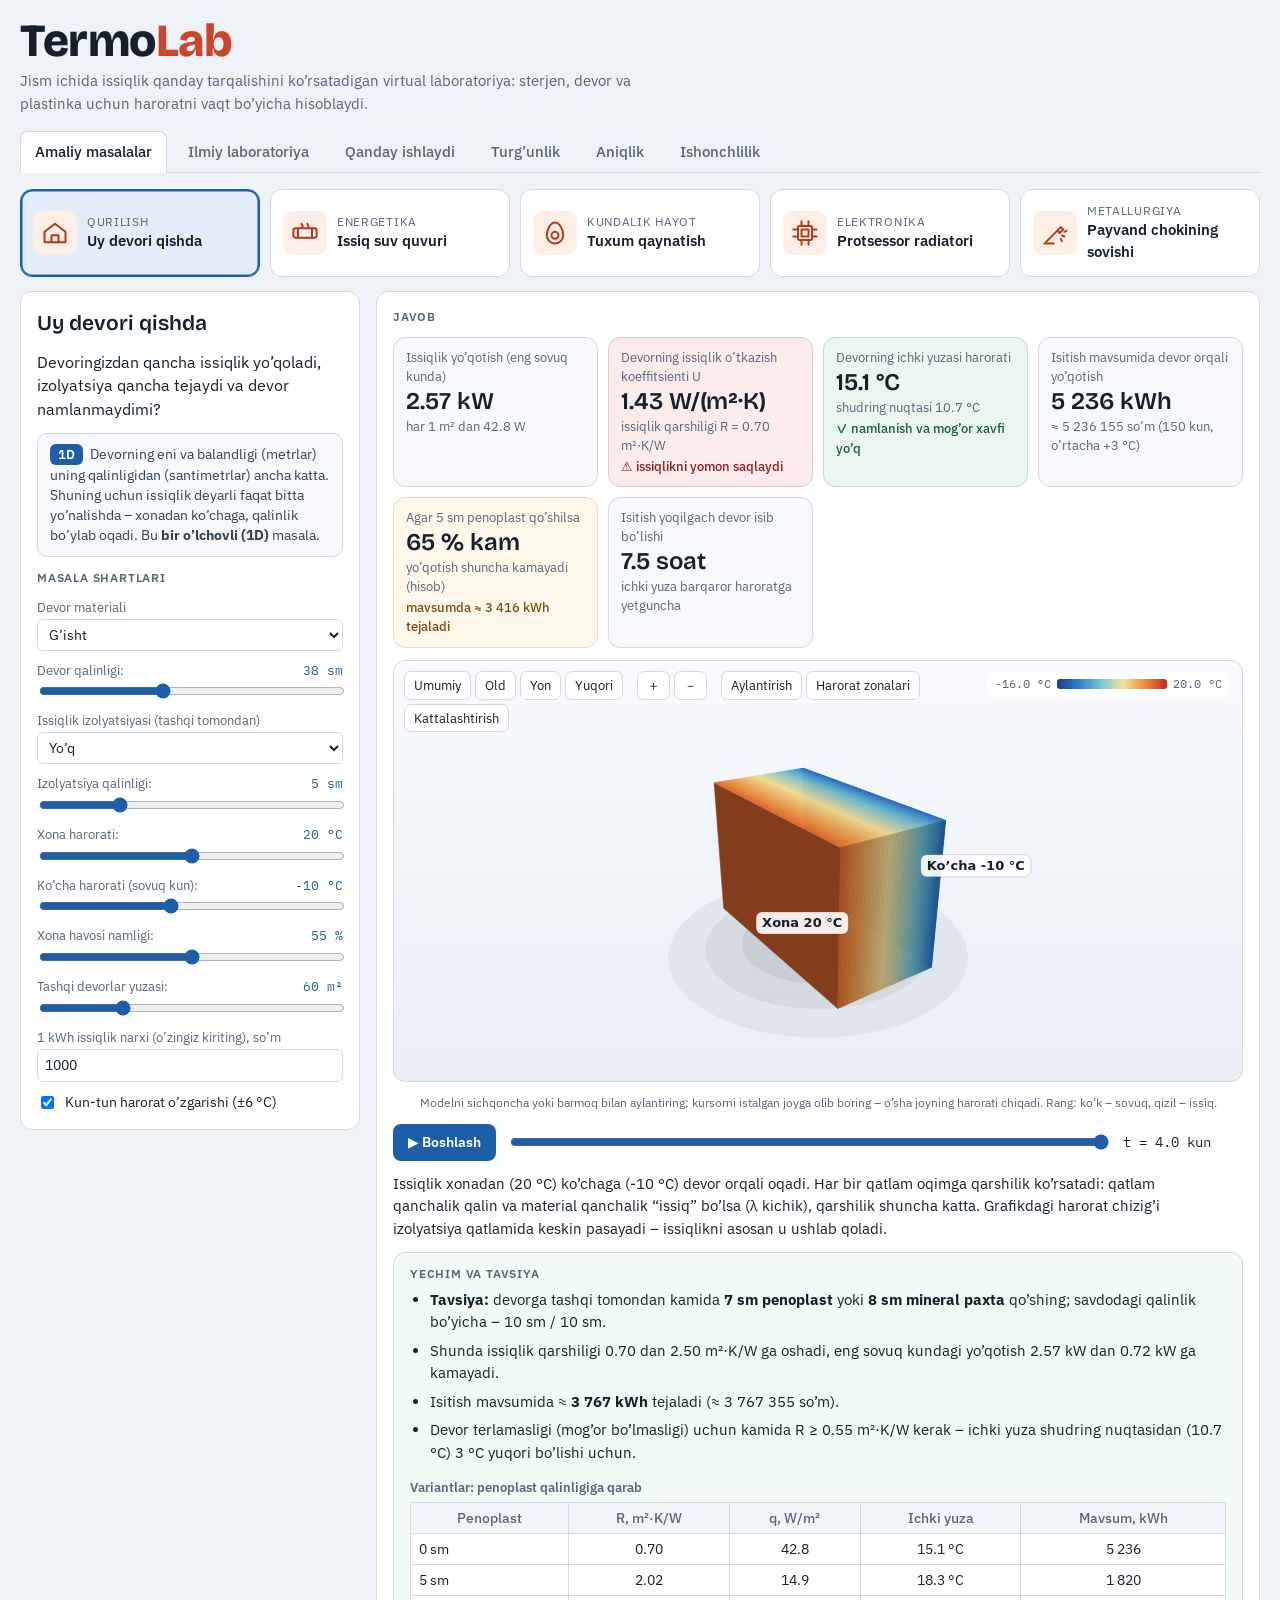
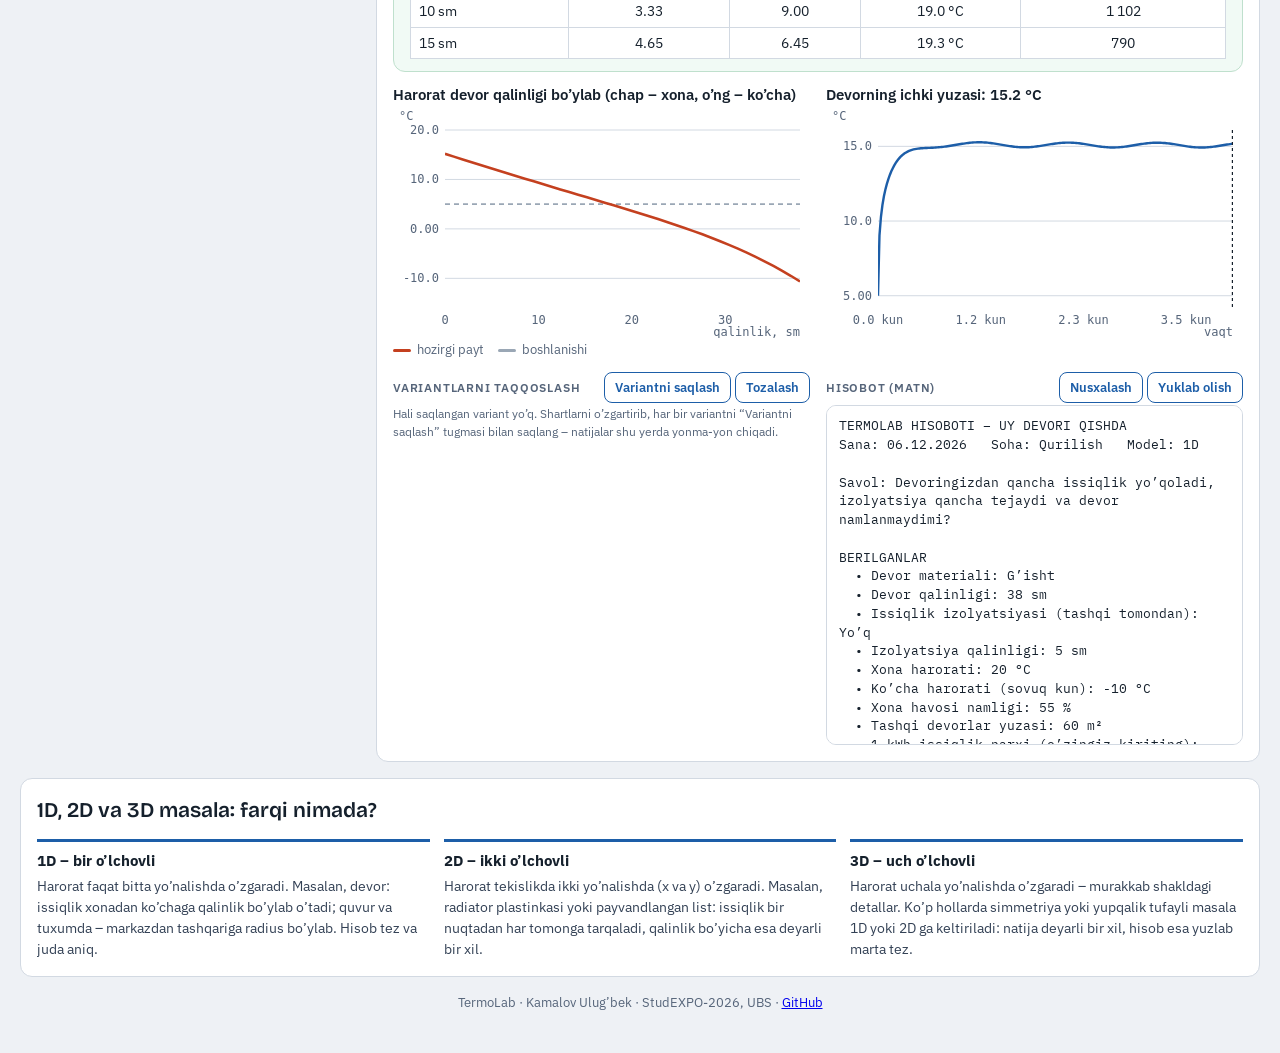
==== commit f9489199: "Yechim va tavsiya (teskari masala), matnli hisobot, variantlarni taqqoslash, 3D boshqaruv; qo'llanma" ====
--- a/index.html
+++ b/index.html
@@ -155,6 +155,23 @@
 .dimgrid>div{border-top:3px solid var(--accent);padding-top:8px}
 .dimgrid p{margin:4px 0 0;font-size:14px;color:#334155;line-height:1.5}
 
+.tools3d{position:absolute;left:10px;top:10px;right:220px;display:flex;flex-wrap:wrap;gap:4px;z-index:2}
+.tools3d button{font:inherit;font-size:12.5px;padding:4px 9px;border:1px solid var(--line);background:rgba(255,255,255,.92);border-radius:7px;cursor:pointer;color:var(--ink)}
+.tools3d button:hover{border-color:var(--accent)}
+.tools3d button[aria-pressed="true"]{background:var(--accent);color:#fff;border-color:var(--accent)}
+.tools3d .sep{width:6px}
+@media (max-width:700px){.tools3d{right:10px}.cb{top:auto;bottom:10px}}
+.viz3d.big #am-3d{height:min(80vh,720px)}
+.viz3d .tip{position:absolute}
+.solbox{border:1px solid #bfe0cd;background:#f1faf5;border-radius:12px;padding:12px 16px}
+.solbox ul{margin:6px 0 10px;padding-left:20px;display:flex;flex-direction:column;gap:6px;font-size:15px;line-height:1.5}
+table.soltab{font-family:var(--body);font-size:13.5px;background:#fff}
+table.soltab caption{text-align:left;font-weight:600;font-size:13px;color:var(--muted);padding:4px 0}
+table.soltab td.l{text-align:left}
+.rowhead{display:flex;justify-content:space-between;align-items:center;gap:8px;flex-wrap:wrap}
+.btn.sm{padding:5px 10px;font-size:13px}
+.report{margin:0;white-space:pre-wrap;font-family:var(--mono);font-size:12.5px;line-height:1.5;background:#fff;border:1px solid var(--line);border-radius:10px;padding:10px 12px;max-height:340px;overflow:auto}
+
 </style>
 </head>
 <body>
@@ -190,20 +207,42 @@
         <div class="label">Javob</div>
         <div class="answers" id="am-ans"></div>
         <div class="viz3d">
+          <div class="tools3d" role="toolbar" aria-label="3D boshqaruvi">
+            <button type="button" data-view="iso">Umumiy</button><button type="button" data-view="front">Old</button><button type="button" data-view="side">Yon</button><button type="button" data-view="top">Yuqori</button>
+            <span class="sep"></span>
+            <button type="button" id="am-zin" aria-label="Yaqinlashtirish">＋</button><button type="button" id="am-zout" aria-label="Uzoqlashtirish">－</button>
+            <span class="sep"></span>
+            <button type="button" id="am-spin" aria-pressed="false">Aylantirish</button><button type="button" id="am-bands" aria-pressed="false">Harorat zonalari</button><button type="button" id="am-relief" aria-pressed="false" hidden>Relyef</button><button type="button" id="am-big" aria-pressed="false">Kattalashtirish</button>
+          </div>
           <canvas id="am-3d" aria-label="Jismning 3D ko’rinishi, rang – harorat"></canvas>
           <div class="cb" id="am-cb"></div>
+          <div class="tip" id="am-tip" hidden></div>
         </div>
-        <p class="hint center">3D modelni sichqoncha (yoki barmoq) bilan aylantiring, g’ildirak bilan yaqinlashtiring. Rang – harorat: ko’k – sovuq, qizil – issiq.</p>
+        <p class="hint center">Modelni sichqoncha yoki barmoq bilan aylantiring; kursorni istalgan joyga olib boring – o’sha joyning harorati chiqadi. Rang: ko’k – sovuq, qizil – issiq.</p>
         <div class="timebar">
           <button class="btn" id="am-play" type="button">▶ Boshlash</button>
           <input type="range" id="am-time" min="0" value="0" aria-label="Vaqt">
           <span class="tval" id="am-tval"></span>
         </div>
         <p class="explain" id="am-explain"></p>
+        <div class="solbox">
+          <div class="label">Yechim va tavsiya</div>
+          <div id="am-sol"></div>
+        </div>
         <div class="two">
           <div class="f"><h3 id="am-profT"></h3><canvas id="am-prof" style="height:230px"></canvas>
             <div class="legend"><span><i style="background:#c4401f"></i>hozirgi payt</span><span><i style="background:#9aa7b5"></i>boshlanishi</span></div></div>
           <div class="f"><h3 id="am-probeT"></h3><canvas id="am-probe" style="height:230px"></canvas></div>
+        </div>
+        <div class="two">
+          <div class="f">
+            <div class="rowhead"><div class="label">Variantlarni taqqoslash</div><span><button class="btn ghost sm" id="am-save" type="button">Variantni saqlash</button> <button class="btn ghost sm" id="am-clear" type="button">Tozalash</button></span></div>
+            <div id="am-cmp"></div>
+          </div>
+          <div class="f">
+            <div class="rowhead"><div class="label">Hisobot (matn)</div><span><button class="btn ghost sm" id="am-copy" type="button">Nusxalash</button> <button class="btn ghost sm" id="am-dl" type="button">Yuklab olish</button></span></div>
+            <pre class="report" id="am-report"></pre>
+          </div>
         </div>
       </section>
     </div>
@@ -882,23 +921,59 @@
  */
 (function (root) {
   'use strict';
-  function View3D(canvas) {
-    this.cv = canvas; this.faces = []; this.labels = []; this.yaw = -0.6; this.pitch = 0.42; this.zoom = 1;
-    this.onchange = null;
+  const VIEWS = { iso: [-0.6, 0.42], front: [0, 0.12], side: [-Math.PI / 2, 0.12], top: [-0.3, 1.38] };
+  function View3D(canvas, tip) {
+    this.cv = canvas; this.tip = tip; this.faces = []; this.labels = []; this.opt = {};
+    this.yaw = VIEWS.iso[0]; this.pitch = VIEWS.iso[1]; this.zoom = 1; this.spin = false; this.drawn = [];
     let drag = null;
     canvas.style.touchAction = 'none'; canvas.style.cursor = 'grab';
-    canvas.addEventListener('pointerdown', e => { drag = { x: e.clientX, y: e.clientY, yaw: this.yaw, pitch: this.pitch }; canvas.setPointerCapture(e.pointerId); canvas.style.cursor = 'grabbing'; });
+    canvas.addEventListener('pointerdown', e => { drag = { x: e.clientX, y: e.clientY, yaw: this.yaw, pitch: this.pitch }; canvas.setPointerCapture(e.pointerId); canvas.style.cursor = 'grabbing'; if (this.tip) this.tip.hidden = true; });
     canvas.addEventListener('pointermove', e => {
-      if (!drag) return;
-      this.yaw = drag.yaw + (e.clientX - drag.x) * 0.01;
-      this.pitch = Math.max(-1.4, Math.min(1.4, drag.pitch + (e.clientY - drag.y) * 0.01));
-      this.draw();
+      if (drag) {
+        this.yaw = drag.yaw + (e.clientX - drag.x) * 0.01;
+        this.pitch = Math.max(-1.45, Math.min(1.45, drag.pitch + (e.clientY - drag.y) * 0.01));
+        this.draw(); return;
+      }
+      this.hover(e);
     });
+    canvas.addEventListener('pointerleave', () => { if (this.tip) this.tip.hidden = true; });
     const end = () => { drag = null; canvas.style.cursor = 'grab'; };
     canvas.addEventListener('pointerup', end); canvas.addEventListener('pointercancel', end);
-    canvas.addEventListener('wheel', e => { e.preventDefault(); this.zoom = Math.max(0.5, Math.min(2.5, this.zoom * (e.deltaY > 0 ? 0.92 : 1.08))); this.draw(); }, { passive: false });
-  }
-  View3D.prototype.set = function (faces, labels) { this.faces = faces; this.labels = labels || []; this.draw(); };
+    canvas.addEventListener('wheel', e => { e.preventDefault(); this.zoomBy(e.deltaY > 0 ? 0.92 : 1.08); }, { passive: false });
+  }
+  View3D.prototype.set = function (faces, labels, opt) { this.faces = faces; this.labels = labels || []; this.opt = opt || this.opt; this.draw(); };
+  View3D.prototype.zoomBy = function (k) { this.zoom = Math.max(0.5, Math.min(3, this.zoom * k)); this.draw(); };
+  View3D.prototype.view = function (name) {  // ko'rinishga silliq o'tish
+    const [ty, tp] = VIEWS[name] || VIEWS.iso, y0 = this.yaw, p0 = this.pitch, t0 = performance.now();
+    let dy = ty - y0; dy = Math.atan2(Math.sin(dy), Math.cos(dy));
+    const step = now => { const k = Math.min(1, (now - t0) / 450), e = k * k * (3 - 2 * k);
+      this.yaw = y0 + dy * e; this.pitch = p0 + (tp - p0) * e; this.draw(); if (k < 1) requestAnimationFrame(step); };
+    requestAnimationFrame(step);
+  };
+  View3D.prototype.setSpin = function (on) {
+    this.spin = on; let last = performance.now();
+    const loop = now => { if (!this.spin) return; this.yaw += (now - last) * 0.0006; last = now; this.draw(); requestAnimationFrame(loop); };
+    if (on) requestAnimationFrame(loop);
+  };
+  // Kursor ostidagi yuza haroratini ko'rsatish
+  View3D.prototype.hover = function (e) {
+    if (!this.tip) return;
+    const r = this.cv.getBoundingClientRect(), x = e.clientX - r.left, y = e.clientY - r.top;
+    for (let k = this.drawn.length - 1; k >= 0; k--) {
+      const it = this.drawn[k]; if (it.v == null) continue;
+      let inside = false; const P = it.s;
+      for (let i = 0, j = P.length - 1; i < P.length; j = i++) {
+        if ((P[i][1] > y) !== (P[j][1] > y) && x < (P[j][0] - P[i][0]) * (y - P[i][1]) / (P[j][1] - P[i][1]) + P[i][0]) inside = !inside;
+      }
+      if (inside) {
+        this.tip.hidden = false; this.tip.style.left = x + 'px'; this.tip.style.top = y + 'px';
+        this.tip.textContent = (this.opt.fmt ? this.opt.fmt(it.v) : it.v.toFixed(1)) + (it.tag ? ' · ' + it.tag : '');
+        return;
+      }
+      if (it.opaque) break;
+    }
+    this.tip.hidden = true;
+  };
   View3D.prototype.draw = function () {
     const cv = this.cv, r = cv.getBoundingClientRect(), dpr = window.devicePixelRatio || 1;
     if (!r.width) return;
@@ -908,6 +983,15 @@
     const rot = p => { const x = p[0] * cy - p[2] * sy, z0 = p[0] * sy + p[2] * cy; return [x, p[1] * cp - z0 * sp, p[1] * sp + z0 * cp]; };
     const f = Math.min(r.width, r.height) * 1.35 * this.zoom, D = 4.6;
     const proj = q => { const s = f / (D - q[2]); return [r.width / 2 + q[0] * s, r.height / 2 - q[1] * s, q[2]]; };
+    // pol va soya
+    const fy = this.opt.floor ?? -0.75;
+    if (this.opt.floor !== false) {
+      const ring = (rad) => { const pts = []; for (let k = 0; k < 48; k++) { const a = 2 * Math.PI * k / 48; pts.push(proj(rot([rad * Math.cos(a), fy, rad * Math.sin(a)]))); } return pts; };
+      for (const [rad, al] of [[1.25, 0.05], [0.95, 0.06], [0.65, 0.07]]) {
+        const pts = ring(rad); c.beginPath(); pts.forEach((p, i) => i ? c.lineTo(p[0], p[1]) : c.moveTo(p[0], p[1])); c.closePath();
+        c.fillStyle = `rgba(21,32,44,${al})`; c.fill();
+      }
+    }
     const L = [0.35, 0.75, 0.55], ln = Math.hypot(...L); L[0] /= ln; L[1] /= ln; L[2] /= ln;
     const list = [];
     for (const fc of this.faces) {
@@ -917,7 +1001,7 @@
       if (n[2] < 0) n = n.map(v => -v); // kameraga qaragan tomon
       const lit = 0.58 + 0.42 * Math.max(0, n[0] * L[0] + n[1] * L[1] + n[2] * L[2]);
       let z = 0; for (const v of q) z += v[2]; z /= q.length;
-      list.push({ s: q.map(proj), z: z - (fc.bias || 0), col: fc.c, lit: fc.flat ? 1 : lit, edge: fc.edge });
+      list.push({ s: q.map(proj), z: z - (fc.bias || 0), col: fc.c, lit: fc.flat ? 1 : lit, edge: fc.edge, v: fc.c && fc.c.v, tag: fc.tag });
     }
     list.sort((A, B) => A.z - B.z); // uzoqdagilar avval
     for (const it of list) {
@@ -928,10 +1012,11 @@
       c.closePath(); c.fillStyle = fill; c.fill();
       c.strokeStyle = it.edge || fill; c.lineWidth = it.edge ? 1.2 : 0.6; c.stroke();
     }
+    this.drawn = list;
     c.font = '600 13px "IBM Plex Sans", system-ui, sans-serif'; c.textAlign = 'center';
     for (const lb of this.labels) {
       const s = proj(rot(lb.p)); const w = c.measureText(lb.t).width + 12;
-      c.fillStyle = 'rgba(255,255,255,0.88)'; c.strokeStyle = 'rgba(21,32,44,0.25)';
+      c.fillStyle = 'rgba(255,255,255,0.9)'; c.strokeStyle = 'rgba(21,32,44,0.25)';
       c.beginPath(); c.roundRect(s[0] - w / 2, s[1] - 11, w, 22, 6); c.fill(); c.stroke();
       c.fillStyle = '#15202c'; c.fillText(lb.t, s[0], s[1] + 4);
     }
@@ -1014,10 +1099,12 @@
     const step = Math.max(1, Math.ceil(Math.max(nx, ny) / 36));
     const at = (i, k) => U[Math.min(ny - 1, k) * nx + Math.min(nx - 1, i)];
     const X = i => -W / 2 + W * i / (nx - 1), Z = k => Dp / 2 - Dp * k / (ny - 1);
+    // relyef rejimi: ustki yuza balandligi = harorat
+    const Hh = opt.relief ? (i, k) => 0.55 * Math.max(0, (at(i, k) - opt.relief[0]) / (opt.relief[1] - opt.relief[0] || 1)) : () => 0;
     for (let k = 0; k < ny - 1; k += step) for (let i = 0; i < nx - 1; i += step) {
       const i1 = Math.min(nx - 1, i + step), k1 = Math.min(ny - 1, k + step);
       const col = colorOf((at(i, k) + at(i1, k) + at(i1, k1) + at(i, k1)) / 4);
-      faces.push(Q([X(i), 0, Z(k)], [X(i1), 0, Z(k)], [X(i1), 0, Z(k1)], [X(i), 0, Z(k1)], col));
+      faces.push(Q([X(i), Hh(i, k), Z(k)], [X(i1), Hh(i1, k), Z(k)], [X(i1), Hh(i1, k1), Z(k1)], [X(i), Hh(i, k1), Z(k1)], col));
     }
     for (let i = 0; i < nx - 1; i += step) { // old va orqa qirralar
       const i1 = Math.min(nx - 1, i + step);
@@ -1743,7 +1830,7 @@
 }
 const n1 = v => (Math.abs(v) >= 100 ? v.toFixed(0) : Math.abs(v) >= 10 ? v.toFixed(1) : v.toFixed(2));
 const C = v => n1(v) + ' °C';
-const fmtNum = v => v.toLocaleString('uz-UZ', { maximumFractionDigits: v < 10 ? 2 : v < 100 ? 1 : 0 }).replace(/ /g, ' ');
+function fmtNum(v) { const d = Math.abs(v) < 10 ? 2 : Math.abs(v) < 100 ? 1 : 0; const [a, b] = v.toFixed(d).split('.'); return a.replace(/\B(?=(\d{3})+(?!\d))/g, ' ') + (b ? '.' + b : ''); }
 function fmtTime(s) {
   if (s < 90) return Math.round(s) + ' soniya';
   if (s < 5400) return (s / 60).toFixed(s < 600 ? 1 : 0) + ' daqiqa';
@@ -1818,7 +1905,7 @@
       model: (u, col) => Models3D.wall(sim.x, u, col, edges, [
         { x: -0.35 * (sim.x[sim.x.length - 1]), y: 0.2, t: `Xona ${v.Ti} °C` },
         { x: sim.x[sim.x.length - 1] * 1.35, y: 0.2, t: `Ko’cha ${v.To} °C` }].map(l => ({ x: l.x, y: l.y, t: l.t, z: 0.95 }))),
-      probeLabel: 'Devorning ichki yuzasi', probeIdx: 0
+      probeLabel: 'Devorning ichki yuzasi', probeIdx: 0, floor: -0.64
     };
   },
   fixup(r, v) { // "agar penoplast qo'shilsa" hisobini aniq qilish
@@ -1867,7 +1954,7 @@
       explain: `Issiq suv quvur devori va izolyatsiya orqali tashqi havoga issiqlik beradi, shamol bu jarayonni tezlashtiradi. Quvurda suv oqib turgani uchun yo’qotilgan issiqlik suvning sovishiga aylanadi: quvur qanchalik uzun va suv sarfi qanchalik kam bo’lsa, suv shuncha ko’p soviydi.`,
       model: (u, col) => Models3D.pipe(sim.x, u, col, rgb((v.Tw - Math.min(v.To, 0)) / (v.Tw - Math.min(v.To, 0))), [
         { p: [0, 0.0, 0.95], t: `Suv ${v.Tw} °C` }, { p: [0.75, 0.55, 0.3], t: `Havo ${v.To} °C` }]),
-      probeLabel: 'Quvur tashqi sirti', probeIdx: -1
+      probeLabel: 'Quvur tashqi sirti', probeIdx: -1, floor: -0.7
     };
   }
 },
@@ -1897,7 +1984,7 @@
         { label: 'Oqi pishishi (qobiq ostida 80 °C)', value: tWhite ? `${(tWhite / 60).toFixed(1)} daqiqa` : '—', note: 'oq qismi sarig’idan ancha oldin pishadi' }
       ],
       explain: `Issiqlik qobiqdan markazga qarab sekin kiradi. Shuning uchun avval oqi, keyin sarig’i pishadi. Kattaroq tuxumga vaqt radius kvadratiga proporsional ko’payadi: 10 % katta tuxumga ≈ 20 % ko’proq vaqt kerak. Tog’da suv pastroq haroratda qaynagani uchun tuxum sekinroq pishadi. (Tuxum xossalari o’rtacha olingan, natija taxminiy.)`,
-      model: (u, col) => Models3D.egg(sim.x, u, col, [{ p: [0, 1.05, 0], t: `Suv ${Tw} °C` }, { p: [0.0, 0.0, 0.25], t: 'sarig’i' }]),
+      model: (u, col) => Models3D.egg(sim.x, u, col, [{ p: [0, 1.25, 0], t: `Suv ${Tw} °C` }, { p: [0.0, 0.0, 0.25], t: 'sarig’i' }]), floor: -1.15,
       probeLabel: 'Tuxum markazi (sarig’i)', probeIdx: 0, timeAxis: 'min'
     };
   }
@@ -1918,7 +2005,7 @@
     const M = v.mat === 'cu' ? [401, 8960, 385] : [237, 2700, 900], L = v.L / 100, th = v.th / 1000, chip = 0.03;
     const Qd = v.P / (chip * chip * th), rc = M[1] * M[2], half = chip / 2, n = 40;
     const P2 = { Lx: L, Ly: L, Nx: n, Ny: n, T: 600, K: 300, a2: M[0] / rc, lam: M[0], beta: +v.cool / (rc * th), us: v.Ta,
-      f: (x, y, t) => (Math.abs(x - L / 2) <= half && Math.abs(y - L / 2) <= half ? Qd / rc : 0), init: () => v.Ta,
+      f: chipSource(L, n, chip, v.P, th, rc), init: () => v.Ta,
       bc: { left: { type: 2, q: () => 0 }, right: { type: 2, q: () => 0 }, bottom: { type: 2, q: () => 0 }, top: { type: 2, q: () => 0 } },
       scheme: 'adi', theta: 0.5, frames: 120 };
     const r = TL.solve2D(P2), ci = (n / 2) * (n + 1) + n / 2;
@@ -1929,12 +2016,12 @@
     return {
       sim2: r, range: [v.Ta, Math.max(Tmax, v.Ta + 1)], L,
       answers: [
-        { label: 'Protsessor harorati (10 daqiqadan keyin)', value: C(Tmax), verdict: Tmax < 80 ? 'ok' : Tmax < limit ? 'info' : 'bad', vtext: Tmax < 80 ? 'xavfsiz' : Tmax < limit ? `chegaraga yaqin (${limit} °C)` : `qizib ketadi – ${limit} °C dan oshdi, protsessor tezligini pasaytiradi` },
+        { label: 'Protsessor harorati (10 daqiqadan keyin)', value: C(Tmax), num: Tmax, verdict: Tmax < 80 ? 'ok' : Tmax < limit ? 'info' : 'bad', vtext: Tmax < 80 ? 'xavfsiz' : Tmax < limit ? `chegaraga yaqin (${limit} °C)` : `qizib ketadi – ${limit} °C dan oshdi, protsessor tezligini pasaytiradi` },
         { label: 'Radiator chetidagi harorat', value: C(edge), note: 'chet va markaz farqi kichik bo’lsa, radiator yaxshi ishlaydi' },
         { label: 'Qizib bo’lish vaqti', value: t90 ? fmtTime(t90) : '10 daqiqadan ko’p', note: 'oxirgi haroratning 90 % iga yetguncha' }
       ],
       explain: `Protsessor ajratgan issiqlik avval radiator asosi bo’ylab tarqaladi, keyin yuzalar va qovurg’alar orqali havoga chiqadi. Mis alyuminiydan yaxshiroq o’tkazadi, shuning uchun harorat chetlarga tekisroq tarqaladi. Ventilyator havo oqimini kuchaytirib, issiqlik berishni bir necha marta oshiradi.`,
-      model: (u, col) => Models3D.plate(u, r.nx, r.ny, L, L, col, { thick: th, chip, fins: +v.cool > 20, labels: [{ p: [0, 0.32, 0], t: `${v.P} W` }] }),
+      model: (u, col, ext) => Models3D.plate(u, r.nx, r.ny, L, L, col, Object.assign({ thick: th, chip, fins: +v.cool > 20, labels: [{ p: [0, 0.32, 0], t: `${v.P} W` }] }, ext)), floor: +v.cool > 20 ? -0.62 : -0.15, plate: true,
       probeLabel: 'Protsessor markazi', probe2: ci
     };
   }
@@ -1980,11 +2067,111 @@
         { label: 'Qo’l bilan ushlash (50 °C)', value: t50 ? fmtTime(t50) : '15 daqiqadan ko’p', verdict: 'info', vtext: 'undan oldin faqat qo’lqop bilan' }
       ],
       explain: `Yoy yonib turganda nuqta qiziydi, o’chgach issiqlik metall ichiga tarqaladi va sirtdan havoga chiqadi. Yupqa plastinka va kuchli sovitish tez soviydi. Po’lat juda tez sovisa toblanib mo’rt bo’ladi – shuning uchun detallar oldindan qizdiriladi: t₈/₅ qanday uzayishini tekshirib ko’ring. Soddalashtirilgan model: erish issiqligi va suyuq vannadagi oqim hisobga olinmagan, natija sifat jihatdan to’g’ri.`,
-      model: (u, col) => Models3D.plate(u, r.nx, r.ny, L, L, col, { thick: th, labels: [{ p: [0, 0.35, 0], t: 'payvand nuqtasi' }] }),
+      model: (u, col, ext) => Models3D.plate(u, r.nx, r.ny, L, L, col, Object.assign({ thick: th, labels: [{ p: [0, 0.35, 0], t: 'payvand nuqtasi' }] }, ext)), floor: -0.15, plate: true,
       probeLabel: 'Payvand nuqtasi markazi', probe2: ci
     };
   }
 }];
+
+// ======================= YECHIM: TESKARI MASALA =======================
+const ceilTo = (x, s) => Math.ceil(x / s - 1e-9) * s;
+// Protsessor manbai: to'rdagi tugunlar soniga qarab normallanadi (umumiy quvvat aniq P ga teng)
+function chipSource(L, n, chip, P, th, rc) {
+  const h = L / n; let cnt = 0;
+  for (let k = 0; k <= n; k++) for (let i = 0; i <= n; i++) if (Math.abs(i * h - L / 2) <= chip / 2 + 1e-12 && Math.abs(k * h - L / 2) <= chip / 2 + 1e-12) cnt++;
+  const q = P / (cnt * h * h * th) / rc;
+  return (x, y) => (Math.abs(x - L / 2) <= chip / 2 + 1e-12 && Math.abs(y - L / 2) <= chip / 2 + 1e-12 ? q : 0);
+}
+const SOLVE = {
+  devor(v) {
+    const m = WALL_MATS[v.mat], ai = 8.7, ao = 23;
+    const Rw = 1 / ai + v.d / 100 / m[1] + 1 / ao;
+    const Rins = v.ins !== 'none' && v.di > 0 ? v.di / 100 / INSUL[v.ins][1] : 0, Rcur = Rw + Rins;
+    const dew = dewPoint(v.Ti, v.RH), Rcond = (v.Ti - v.To) / (ai * Math.max(0.5, v.Ti - dew - 3));
+    const Rt = Math.max(2.5, Rcond);
+    const season = R => (v.Ti - 3) / R * v.A * 150 * 24 / 1000;
+    const items = [];
+    if (Rcur >= Rt) items.push(`Devoringiz talabga javob beradi: issiqlik qarshiligi R = ${Rcur.toFixed(2)} m²·K/W (kerakli ≥ ${Rt.toFixed(2)}). Qo’shimcha izolyatsiya shart emas.`);
+    else {
+      const dp = ceilTo((Rt - Rw) * INSUL.penoplast[1] * 100, 1), dm = ceilTo((Rt - Rw) * INSUL.paxta[1] * 100, 1);
+      const has = v.ins !== 'none' && v.di > 0;
+      items.push(`<b>Tavsiya:</b> ${has ? 'izolyatsiyani jami' : 'devorga tashqi tomondan'} kamida <b>${dp} sm penoplast</b> yoki <b>${dm} sm mineral paxta</b> ${has ? `ga yetkazing (hozir ${v.di} sm ${INSUL[v.ins][0].toLowerCase()})` : 'qo’shing'}; savdodagi qalinlik bo’yicha – ${ceilTo(dp, 5)} sm / ${ceilTo(dm, 5)} sm.`);
+      items.push(`Shunda issiqlik qarshiligi ${Rcur.toFixed(2)} dan ${Rt.toFixed(2)} m²·K/W ga oshadi, eng sovuq kundagi yo’qotish ${fmtNum((v.Ti - v.To) / Rcur * v.A / 1000)} kW dan ${fmtNum((v.Ti - v.To) / Rt * v.A / 1000)} kW ga kamayadi.`);
+      items.push(`Isitish mavsumida ≈ <b>${fmtNum(season(Rcur) - season(Rt))} kWh</b> tejaladi (≈ ${fmtNum((season(Rcur) - season(Rt)) * v.price)} so’m).`);
+    }
+    items.push(`Devor terlamasligi (mog’or bo’lmasligi) uchun kamida R ≥ ${Rcond.toFixed(2)} m²·K/W kerak – ichki yuza shudring nuqtasidan (${C(dew)}) 3 °C yuqori bo’lishi uchun.`);
+    const rows = [0, 5, 10, 15].map(cm => { const R = Rw + cm / 100 / INSUL.penoplast[1], q = (v.Ti - v.To) / R; return [`${cm} sm`, R.toFixed(2), fmtNum(q), C(v.Ti - q / ai), fmtNum(season(R))]; });
+    return { items, table: { cap: 'Variantlar: penoplast qalinligiga qarab', head: ['Penoplast', 'R, m²·K/W', 'q, W/m²', 'Ichki yuza', 'Mavsum, kWh'], rows } };
+  },
+  quvur(v) {
+    const D = +v.D / 1000, wall = D < 0.08 ? 0.0035 : D < 0.17 ? 0.0045 : 0.006, r2 = D / 2, r1 = r2 - wall, alpha = +v.wind, mdot = v.flow / 60;
+    const calc = (key, mm) => {
+      const layers = [{ d: wall, lam: 50, rho: 7850, c: 490, n: 4 }]; if (key !== 'none' && mm > 0) layers.push({ d: mm / 1000, lam: INSUL[key][1], rho: INSUL[key][2], c: INSUL[key][3], n: 16 });
+      const p = { geom: 1, r0: r1, layers, inner: { type: 1, g: v.Tw }, outer: { type: 3, alpha, ue: v.To } };
+      const st = TL.steadyLayered(p), ql = TL.outerFlux(st.mesh, st.u, p.outer);
+      const dT = (v.Tw - v.To) * (1 - Math.exp(-ql / (v.Tw - v.To) * v.Lp / (mdot * 4186)));
+      return { ql, dT, Ts: st.u[st.u.length - 1] };
+    };
+    const find = key => { for (let mm = 0; mm <= 200; mm += 5) { const r = calc(key, mm); if (r.dT <= 2 && r.Ts <= 45) return { mm, ...r }; } return null; };
+    const fp = find('paxta'), fu = find('ppu'), items = [];
+    const cur = calc(v.ins, v.di);
+    if (cur.dT <= 2 && cur.Ts <= 45) items.push(`Hozirgi izolyatsiya yetarli: suv yo’lda ${cur.dT.toFixed(1)} °C soviydi, sirt ${C(cur.Ts)}.`);
+    items.push(fp ? `<b>Tavsiya:</b> suv ${v.Lp} m yo’lda 2 °C dan ko’p sovimasligi va sirt kuydirmasligi uchun kamida <b>${fp.mm} mm mineral paxta</b> yoki <b>${fu ? fu.mm : '—'} mm penopoliuretan</b> kerak.`
+                  : 'Berilgan sharoitda 200 mm izolyatsiya ham suv sovishini 2 °C gacha kamaytira olmaydi – quvur juda uzun yoki suv sarfi juda kam.');
+    if (fp) items.push(`Bunda yo’qotish ${fmtNum(fp.ql)} W/m, sutkasiga ${fmtNum(fp.ql * v.Lp * 24 / 1000)} kWh bo’ladi.`);
+    const key = v.ins === 'none' ? 'paxta' : v.ins;
+    const rows = [0, 25, 50, 75, 100].map(mm => { const r = calc(key, mm); return [`${mm} mm`, fmtNum(r.ql), C(v.Tw - r.dT), C(r.Ts)]; });
+    return { items, table: { cap: `Variantlar: ${INSUL[key][0].toLowerCase()} qalinligiga qarab`, head: ['Izolyatsiya', 'Yo’qotish, W/m', 'Suv oxirida', 'Sirt harorati'], rows } };
+  },
+  tuxum(v) {
+    const R = +v.size / 1000, Tw = +v.Tw;
+    const time = (T0, goal) => { const s = TL.solveLayered({ geom: 2, r0: 0, layers: [{ d: R, lam: 0.54, rho: 1035, c: 3180, n: 40 }], inner: { type: 2, q: 0 }, outer: { type: 3, alpha: 1500, ue: Tw }, T0, T: 1800, K: 900, theta: 0.5, frames: 900 });
+      const t = crossTime(s.times, s.frames.map(f => f[0]), goal, true); return t ? (t / 60).toFixed(1) + ' daq' : '> 30 daq'; };
+    const levels = [['Yumshoq', 55], ['O’rtacha', 65], ['Qattiq', 75]];
+    const rows = levels.map(([n, g]) => [n, time(4, g), time(20, g)]);
+    const g = +v.goal, t = time(+v.T0, g);
+    return { items: [`<b>Tayyorlash:</b> suv ${Tw} °C da qaynagach tuxumni soling, <b>${t}</b>dan keyin oling va darhol sovuq suvga soling – pishish to’xtaydi.`,
+      'Tuxum yorilmasligi uchun muzlatkichdan olingan tuxumni 5–10 daqiqa xona haroratida ushlab turing yoki qaynoq suvga ehtiyotkorlik bilan soling.'],
+      table: { cap: `Pishirish jadvali (${{ '21': 'kichik', '22': 'o’rtacha', '23.5': 'katta' }[v.size]} tuxum, suv ${Tw} °C)`, head: ['Pishish darajasi', 'Muzlatkichdan', 'Xona haroratidan'], rows } };
+  },
+  cpu(v, res) {
+    const Tmax = res.answers[0].num, P = v.P, Ta = v.Ta;
+    const P80 = P * (80 - Ta) / (Tmax - Ta), P95 = P * (95 - Ta) / (Tmax - Ta);
+    const run = (mat, cool) => { // tez baho: kichikroq to'r
+      const M = mat === 'cu' ? [401, 8960, 385] : [237, 2700, 900], L = v.L / 100, th = v.th / 1000, chip = 0.03, rc = M[1] * M[2], n = 24;
+      const r = TL.solve2D({ Lx: L, Ly: L, Nx: n, Ny: n, T: 600, K: 150, a2: M[0] / rc, lam: M[0], beta: cool / (rc * th), us: Ta,
+        f: chipSource(L, n, chip, P, th, rc), init: () => Ta,
+        bc: { left: { type: 2, q: () => 0 }, right: { type: 2, q: () => 0 }, bottom: { type: 2, q: () => 0 }, top: { type: 2, q: () => 0 } }, scheme: 'adi', theta: 0.5, frames: 2 });
+      return r.u[(n / 2) * (n + 1) + n / 2];
+    };
+    const opts = [['10', 'Ventilyatorsiz plastinka'], ['55', 'Qovurg’ali'], ['160', 'Qovurg’ali + ventilyator']];
+    const rows = opts.map(([a, n]) => { const al = run('al', +a), cu = run('cu', +a); return [n, C(al), C(cu)]; });
+    const items = [`Hozirgi radiator bilan protsessor quvvati <b>${fmtNum(P80)} W</b> gacha bo’lsa harorat 80 °C dan oshmaydi (95 °C chegaragacha – ${fmtNum(P95)} W).`];
+    if (Tmax > 80) items.push('<b>Tavsiya:</b> ventilyatorli qovurg’ali radiator tanlang, radiator o’lchamini kattalashtiring yoki misdan yasalganini oling – jadvalda variantlar.');
+    else items.push('Tanlangan radiator yetarli – protsessor xavfsiz haroratda ishlaydi.');
+    return { items, table: { cap: `Variantlar: ${v.P} W protsessor, ${v.L} sm radiator`, head: ['Sovitish', 'Alyuminiy', 'Mis'], rows } };
+  },
+  payvand(v) {
+    const M = { st: [50, 7850, 490], ss: [16, 8000, 500] }[v.mat], L = 0.12, th = v.th / 1000, r0 = 0.006, rc = M[1] * M[2], a = +v.cool, n = 30;
+    const Q0 = v.P * 1000 * 0.75 / (Math.PI * r0 * r0 * th);
+    const t85 = Tp => {
+      const r = TL.solve2D({ Lx: L, Ly: L, Nx: n, Ny: n, T: v.ta + 60, K: Math.round((v.ta + 60) / 0.2), a2: M[0] / rc, lam: M[0], beta: 2 * a / (rc * th), us: 20,
+        f: (x, y, t) => (t <= v.ta ? Q0 / rc * Math.exp(-((x - L / 2) ** 2 + (y - L / 2) ** 2) / (r0 * r0)) : 0), init: () => Tp,
+        bc: { left: { type: 3, alpha: a, ue: 20, q: () => 0 }, right: { type: 3, alpha: a, ue: 20, q: () => 0 }, bottom: { type: 3, alpha: a, ue: 20, q: () => 0 }, top: { type: 3, alpha: a, ue: 20, q: () => 0 } },
+        scheme: 'adi', theta: 0.5, frames: 2, probe: (n / 2) * (n + 1) + n / 2 });
+      const hv = r.probeVals, ht = hv.map((_, j) => j * r.tau), ip = hv.indexOf(Math.max(...hv));
+      const a8 = crossTime(ht.slice(ip), hv.slice(ip), 800, false), a5 = crossTime(ht.slice(ip), hv.slice(ip), 500, false);
+      return a8 != null && a5 != null ? a5 - a8 : null;
+    };
+    const pre = [20, 100, 150, 200, 250], vals = pre.map(t85);
+    const ok = pre.find((p, i) => vals[i] != null && vals[i] >= 5 && vals[i] <= 25);
+    const items = [ok == null ? 'Berilgan quvvat va qalinlikda t₈/₅ me’yorga (5–25 s) yetmadi – yoy quvvatini yoki yonish vaqtini o’zgartiring.'
+      : ok === 20 ? 'Oldindan qizdirish shart emas – t₈/₅ me’yorda.' : `<b>Tavsiya:</b> detalni kamida <b>${ok} °C</b> gacha oldindan qizdiring – shunda t₈/₅ ${vals[pre.indexOf(ok)].toFixed(1)} s bo’ladi va po’lat mo’rt bo’lmaydi.`,
+      'Suv bilan sovitish t₈/₅ ni keskin qisqartiradi – uglerodli po’latda darz ketish xavfi bor.'];
+    const rows = pre.map((p, i) => [`${p} °C`, vals[i] != null ? vals[i].toFixed(1) + ' s' : '—', vals[i] == null ? '—' : vals[i] < 5 ? 'juda tez' : vals[i] <= 25 ? 'me’yorda' : 'sekin']);
+    return { items, table: { cap: 'Oldindan qizdirishning ta’siri', head: ['Qizdirish', 't₈/₅', 'Baho'], rows } };
+  }
+};
 
 // ======================= INTERFEYS =======================
 let cur = null, res = null, view = null, J = 0, playing = false;
@@ -2012,7 +2199,12 @@
   }
   return v;
 }
-function colorOf(u) { const [lo, hi] = res.range; return rgb((u - lo) / (hi - lo || 1)); }
+let bands = false, relief = false, saved = {};
+function colorOf(u) {
+  const [lo, hi] = res.range; let t = (u - lo) / (hi - lo || 1);
+  if (bands) t = (Math.floor(Math.max(0, Math.min(0.999, t)) * 10) + 0.5) / 10;  // 10 ta harorat zonasi
+  const c = rgb(t); c.v = u; return c;
+}
 function frames() { return res.sim ? res.sim.frames : res.sim2.frames; }
 function times() { return res.sim ? res.sim.times : res.sim2.times; }
 
@@ -2033,11 +2225,54 @@
   $('am-time').value = J;
   $('am-ans').innerHTML = res.answers.map(a => `<div class="ans ${a.verdict || ''}"><span>${a.label}</span><b>${a.value}</b>${a.note ? `<small>${a.note}</small>` : ''}${a.vtext ? `<em>${a.verdict === 'ok' ? '✓ ' : a.verdict === 'bad' ? '⚠ ' : ''}${a.vtext}</em>` : ''}</div>`).join('');
   $('am-explain').innerHTML = res.explain;
+  $('am-relief').hidden = !res.plate;
   drawAll();
+  clearTimeout(run.sol); $('am-sol').innerHTML = '<p class="hint">Yechim hisoblanmoqda…</p>';
+  run.sol = setTimeout(() => { res.sol = SOLVE[cur.id](v, res); renderSolution(); renderReport(v); renderCompare(); }, 30);
+}
+function tableHTML(t) {
+  return `<div class="tablewrap"><table class="soltab"><caption>${t.cap}</caption><thead><tr>${t.head.map(h => `<th>${h}</th>`).join('')}</tr></thead><tbody>${t.rows.map(r => `<tr>${r.map((c, i) => `<td${i ? '' : ' class="l"'}>${c}</td>`).join('')}</tr>`).join('')}</tbody></table></div>`;
+}
+function renderSolution() {
+  const s = res.sol; $('am-sol').innerHTML = `<ul>${s.items.map(i => `<li>${i}</li>`).join('')}</ul>${s.table ? tableHTML(s.table) : ''}`;
+}
+const strip = h => h.replace(/<[^>]+>/g, '').replace(/&nbsp;/g, ' ');
+function inputsText(v) {
+  return cur.fields.filter(f => f.type !== 'number' || f.id !== 'price' || cur.id === 'devor').map(f => {
+    const val = f.type === 'select' ? f.opts.find(o => o[0] === v[f.id])[1] : f.type === 'check' ? (v[f.id] ? 'ha' : 'yo’q') : `${v[f.id]} ${f.unit || ''}`.trim();
+    return [f.label, val];
+  });
+}
+function renderReport(v) {
+  const d = new Date(), pad = n => String(n).padStart(2, '0');
+  const lines = [
+    `TERMOLAB HISOBOTI – ${cur.title.toUpperCase()}`,
+    `Sana: ${pad(d.getDate())}.${pad(d.getMonth() + 1)}.${d.getFullYear()}   Soha: ${cur.cat}   Model: ${cur.dim}`,
+    '', `Savol: ${cur.q}`, '', 'BERILGANLAR',
+    ...inputsText(v).map(([a, b]) => `  • ${a}: ${b}`), '', 'NATIJALAR',
+    ...res.answers.map(a => `  • ${a.label}: ${strip(a.value)}${a.note ? ' (' + strip(a.note) + ')' : ''}${a.vtext ? ' – ' + strip(a.vtext) : ''}`), '',
+    'XULOSA VA TAVSIYA', ...res.sol.items.map(i => '  • ' + strip(i)), ''];
+  if (res.sol.table) { const t = res.sol.table; lines.push(t.cap.toUpperCase(), '  ' + t.head.join(' | '), ...t.rows.map(r => '  ' + r.map(strip).join(' | ')), ''); }
+  lines.push('Hisob: TermoLab (chekli ayirmalar / chekli hajmlar usuli). Material xossalari o’rtacha qiymatlar; natija ±10–20 % farq qilishi mumkin.');
+  $('am-report').textContent = lines.join('\n');
+}
+function renderCompare() {
+  const list = saved[cur.id] || [];
+  if (!list.length) { $('am-cmp').innerHTML = '<p class="hint">Hali saqlangan variant yo’q. Shartlarni o’zgartirib, har bir variantni “Variantni saqlash” tugmasi bilan saqlang – natijalar shu yerda yonma-yon chiqadi.</p>'; return; }
+  const labels = list[0].answers.map(a => a.label);
+  $('am-cmp').innerHTML = `<div class="tablewrap"><table class="soltab"><thead><tr><th>Ko’rsatkich</th>${list.map((s, i) => `<th>Variant ${i + 1}<br><span class="hint">${s.name}</span></th>`).join('')}</tr></thead><tbody>${labels.map((l, k) => `<tr><td class="l">${l}</td>${list.map(s => `<td>${s.answers[k] ? strip(s.answers[k].value) : '—'}</td>`).join('')}</tr>`).join('')}</tbody></table></div>`;
+}
+function saveVariant() {
+  const v = read(), list = saved[cur.id] = saved[cur.id] || [];
+  const changed = cur.fields.filter(f => f.type !== 'number' && f.type !== 'check').slice(0, 4).map(f => f.type === 'select' ? f.opts.find(o => o[0] === v[f.id])[1] : `${v[f.id]} ${f.unit}`).join(', ');
+  list.push({ name: changed, answers: res.answers.map(a => ({ label: a.label, value: a.value })) });
+  if (list.length > 4) list.shift();
+  renderCompare();
 }
 function drawAll() {
   const fr = frames(), ts = times(), u = fr[J];
-  view.set(...Object.values(res.model(u, colorOf)));
+  const mdl = res.model(u, colorOf, relief && res.plate ? { relief: res.range } : {});
+  view.set(mdl.faces, mdl.labels, { floor: res.floor ?? -0.7, fmt: C });
   const T = ts[ts.length - 1];
   $('am-tval').textContent = 't = ' + fmtTime(ts[J]);
   // rang shkalasi
@@ -2081,7 +2316,26 @@
 function init() {
   $('am-cats').innerHTML = SCEN.map(s => `<button class="scen" type="button" data-id="${s.id}" aria-pressed="false"><span class="ico">${icon(s.icon)}</span><span><small>${s.cat}</small><b>${s.title}</b></span></button>`).join('');
   document.querySelectorAll('.scen').forEach(b => b.addEventListener('click', () => select(b.dataset.id)));
-  view = new View3D($('am-3d'));
+  view = new View3D($('am-3d'), $('am-tip'));
+  document.querySelectorAll('[data-view]').forEach(b => b.addEventListener('click', () => view.view(b.dataset.view)));
+  $('am-zin').addEventListener('click', () => view.zoomBy(1.15)); $('am-zout').addEventListener('click', () => view.zoomBy(1 / 1.15));
+  const tog = (id, fn) => $(id).addEventListener('click', () => { const on = $(id).getAttribute('aria-pressed') !== 'true'; $(id).setAttribute('aria-pressed', on); fn(on); });
+  tog('am-spin', on => view.setSpin(on));
+  tog('am-bands', on => { bands = on; drawAll(); });
+  tog('am-relief', on => { relief = on; drawAll(); });
+  tog('am-big', on => { document.querySelector('.viz3d').classList.toggle('big', on); setTimeout(drawAll, 30); });
+  $('am-save').addEventListener('click', saveVariant);
+  $('am-clear').addEventListener('click', () => { saved[cur.id] = []; renderCompare(); });
+  $('am-copy').addEventListener('click', () => {
+    const txt = $('am-report').textContent, done = () => { $('am-copy').textContent = 'Nusxalandi ✓'; setTimeout(() => $('am-copy').textContent = 'Nusxalash', 1500); };
+    if (navigator.clipboard) navigator.clipboard.writeText(txt).then(done, () => { selectReport(); });
+    else selectReport();
+  });
+  function selectReport() { const r = document.createRange(); r.selectNodeContents($('am-report')); const s = window.getSelection(); s.removeAllRanges(); s.addRange(r); $('am-copy').textContent = 'Ctrl+C bosing'; }
+  $('am-dl').addEventListener('click', () => {
+    const blob = new Blob(['\ufeff' + $('am-report').textContent], { type: 'text/plain;charset=utf-8' });
+    const a = document.createElement('a'); a.href = URL.createObjectURL(blob); a.download = `TermoLab-${cur.id}-hisobot.txt`; document.body.appendChild(a); a.click(); a.remove();
+  });
   $('am-time').addEventListener('input', e => { J = +e.target.value; drawAll(); });
   let last = 0;
   const tick = ts => {
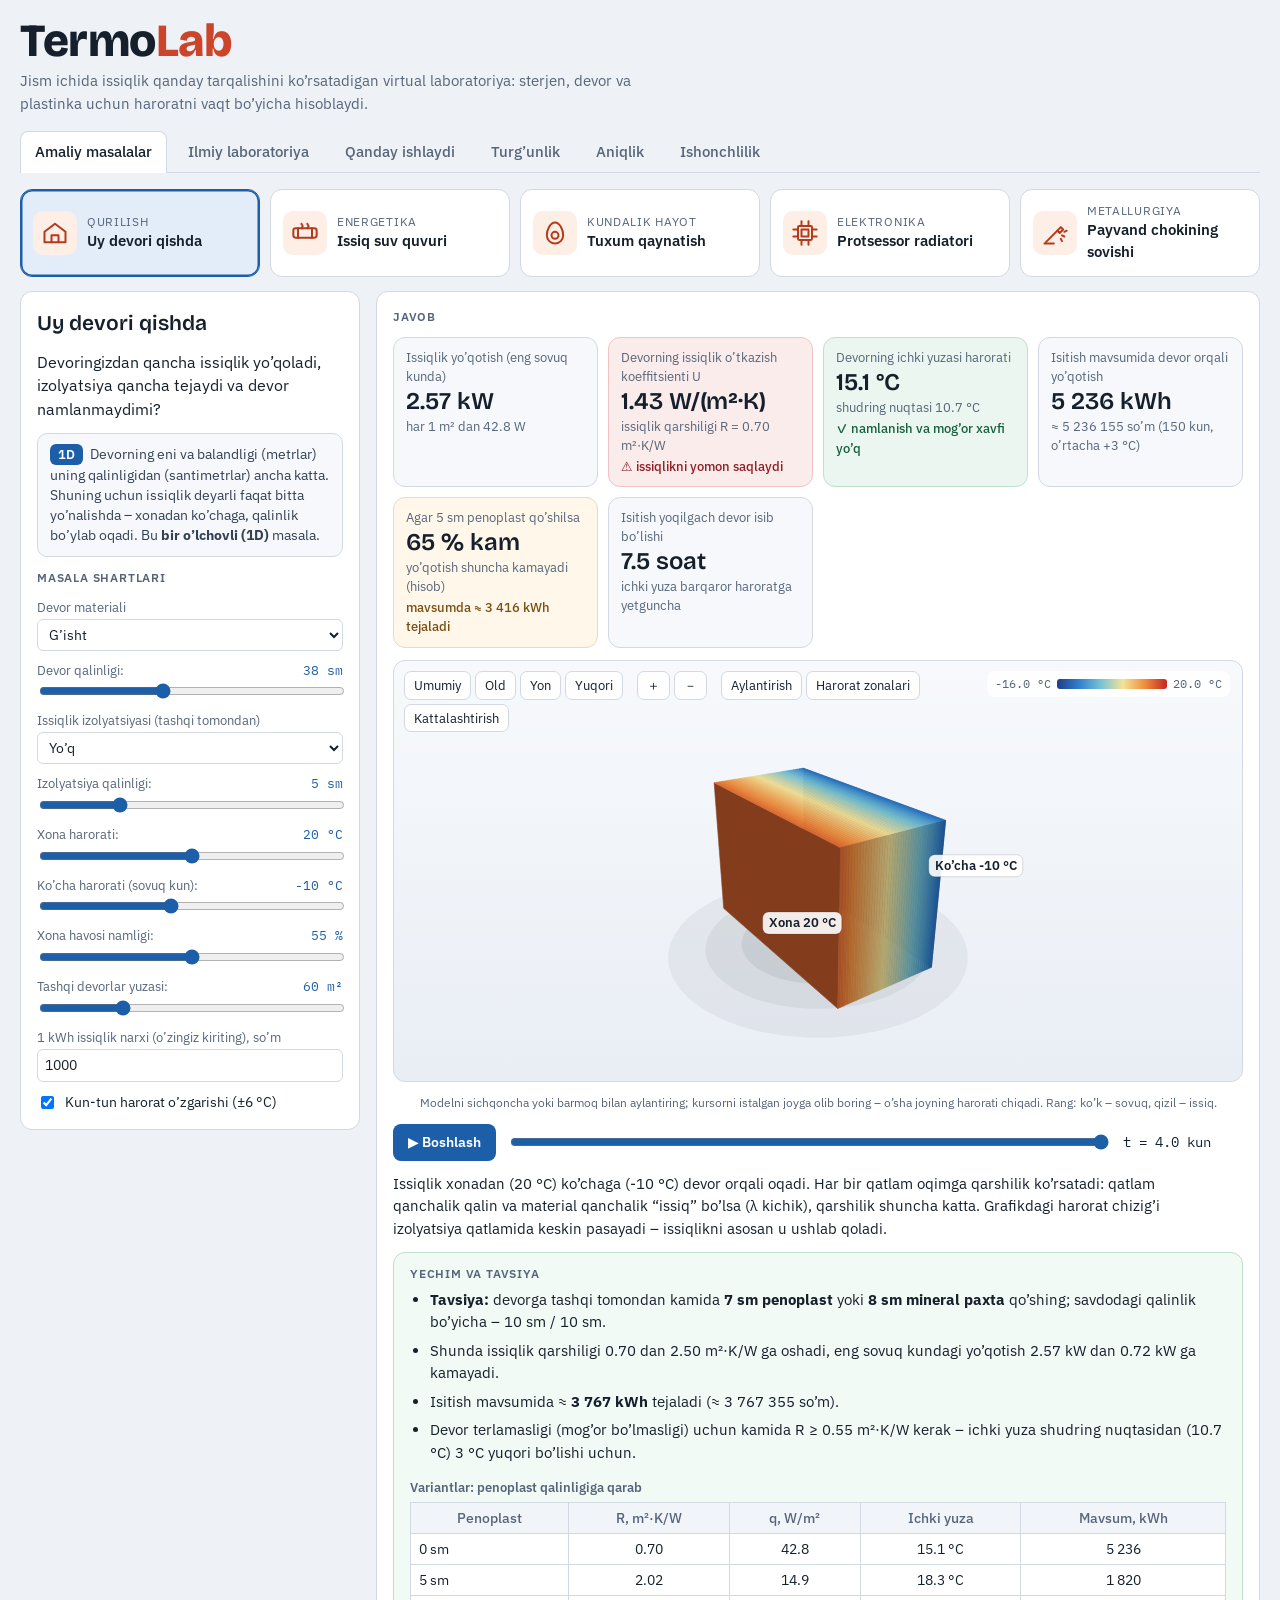
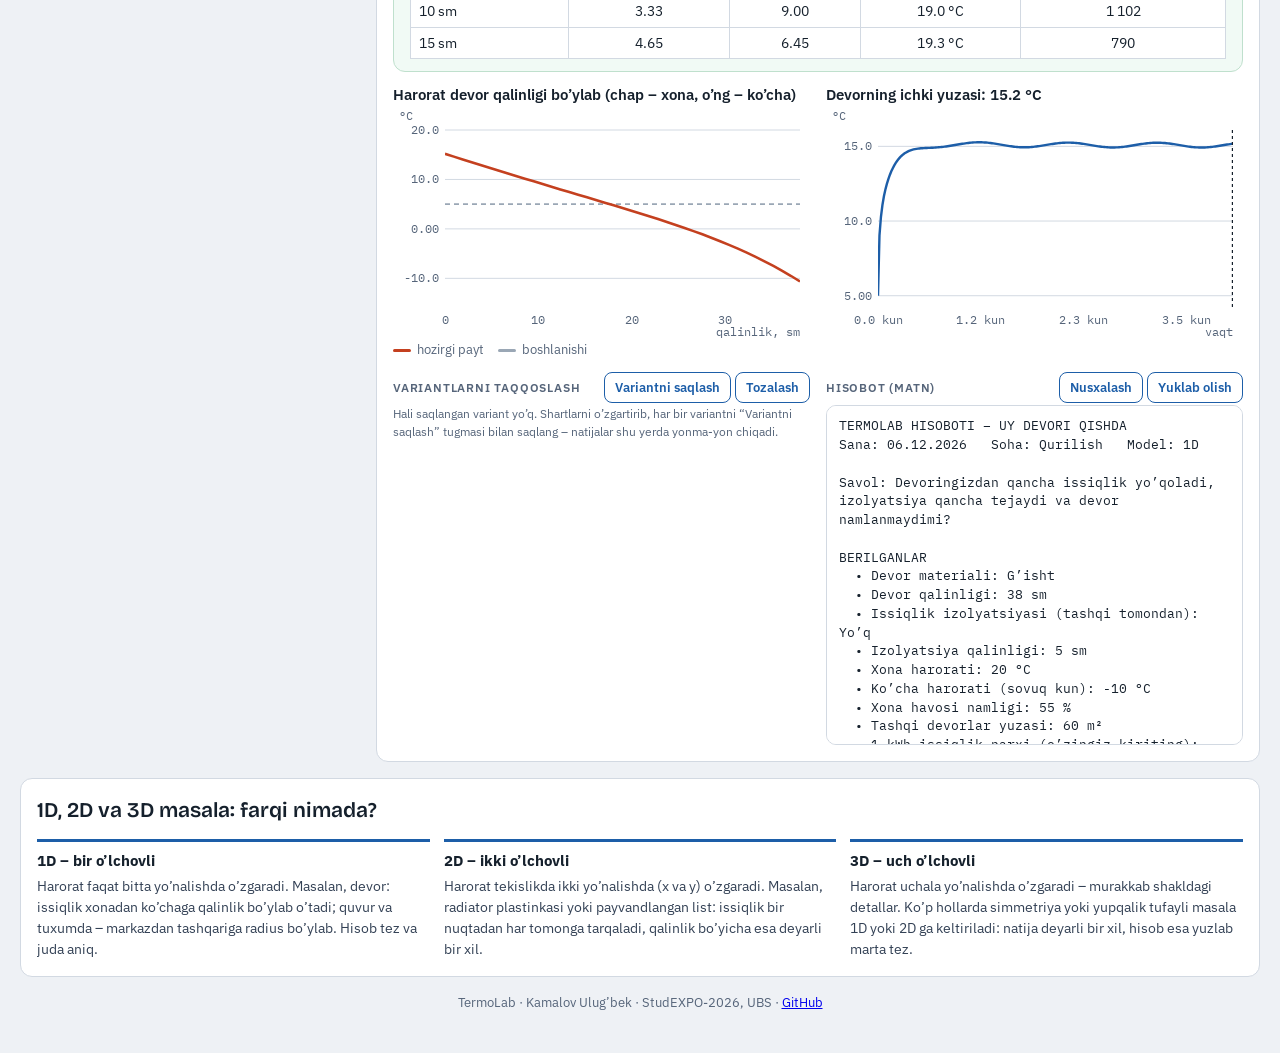
==== commit 63401475: "Hisobotni yuklab olish: Claude artefaktida downloads orqali Co-Authored-By: Claude Opus 5.5 <noreply" ====
--- a/index.html
+++ b/index.html
@@ -2334,7 +2334,11 @@
   function selectReport() { const r = document.createRange(); r.selectNodeContents($('am-report')); const s = window.getSelection(); s.removeAllRanges(); s.addRange(r); $('am-copy').textContent = 'Ctrl+C bosing'; }
   $('am-dl').addEventListener('click', () => {
     const blob = new Blob(['\ufeff' + $('am-report').textContent], { type: 'text/plain;charset=utf-8' });
-    const a = document.createElement('a'); a.href = URL.createObjectURL(blob); a.download = `TermoLab-${cur.id}-hisobot.txt`; document.body.appendChild(a); a.click(); a.remove();
+    const name = `TermoLab-${cur.id}-hisobot.txt`;
+    const plain = () => { const a = document.createElement('a'); a.href = URL.createObjectURL(blob); a.download = name; document.body.appendChild(a); a.click(); a.remove(); };
+    if (window.claude && window.claude.use) {
+      window.claude.use('downloads').then(d => d ? d.save({ filename: name, data: blob }).catch(() => {}) : selectReport(), () => selectReport());
+    } else plain();
   });
   $('am-time').addEventListener('input', e => { J = +e.target.value; drawAll(); });
   let last = 0;
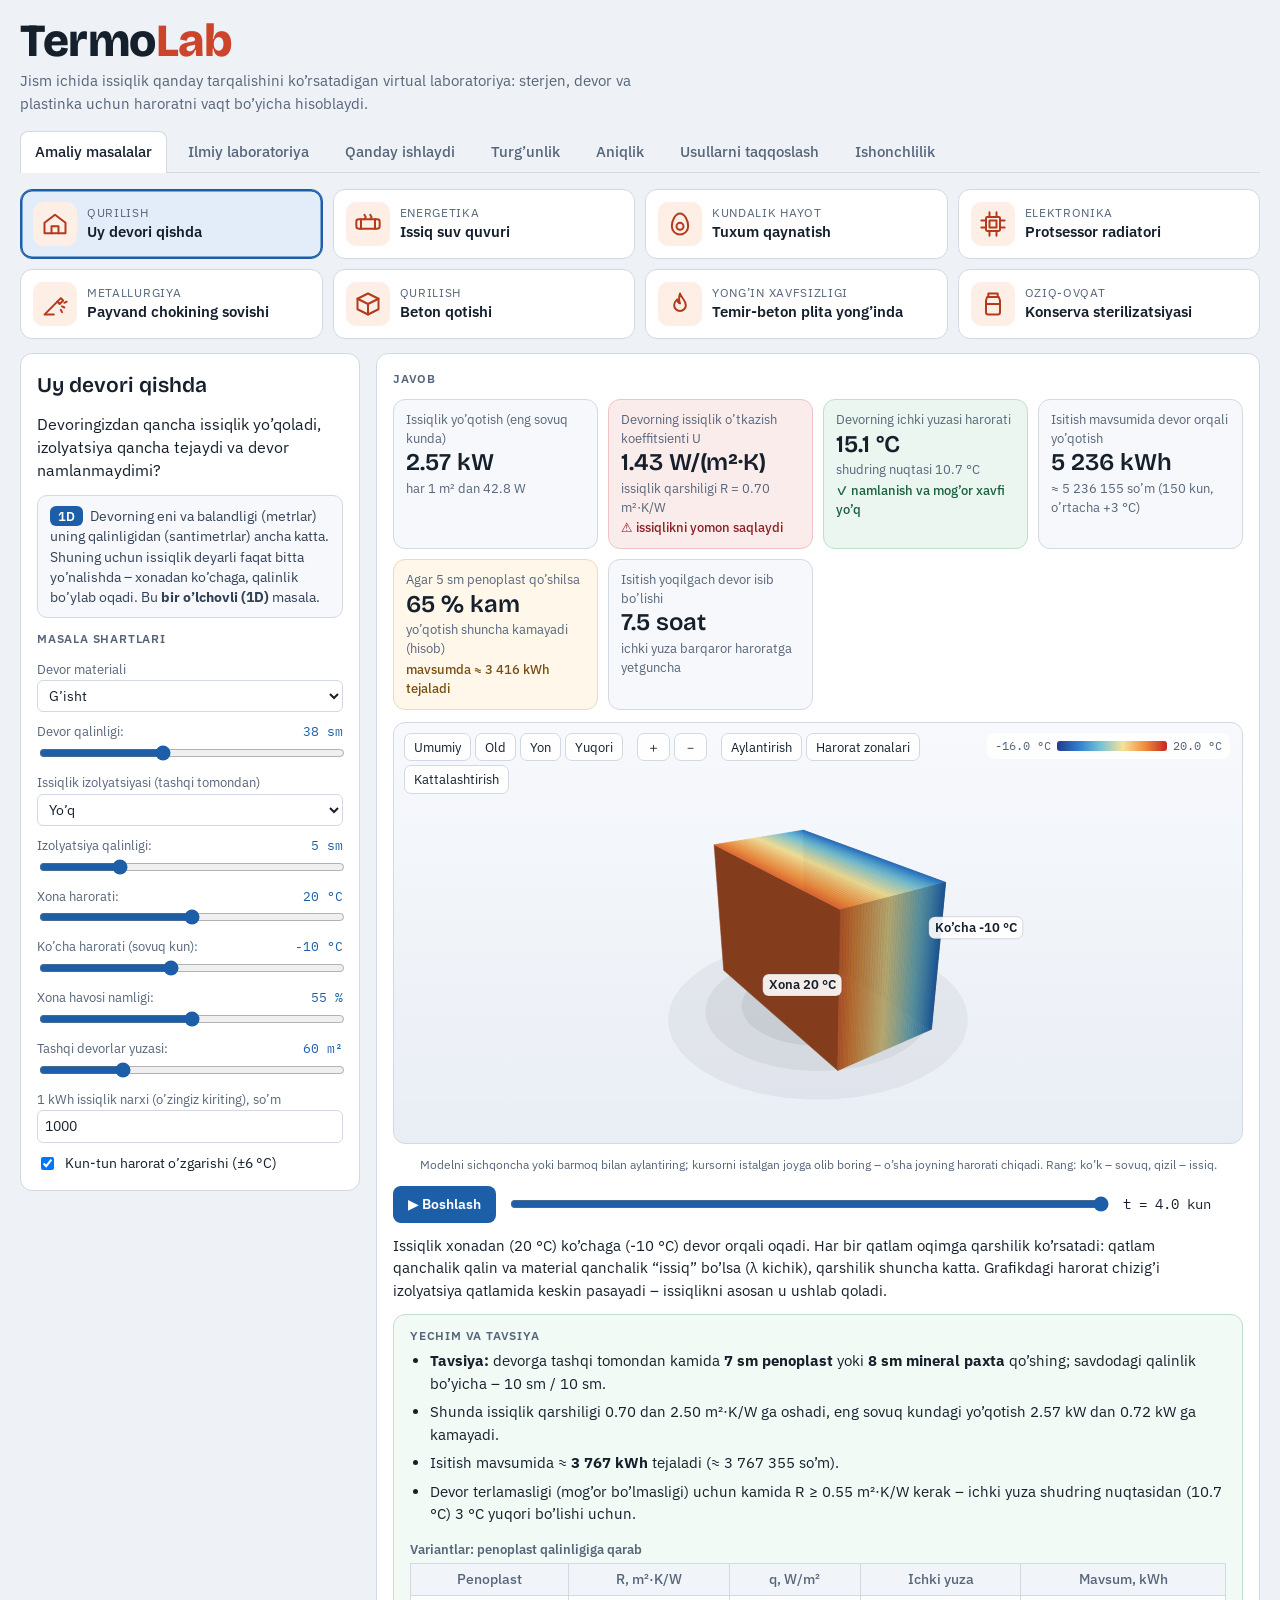
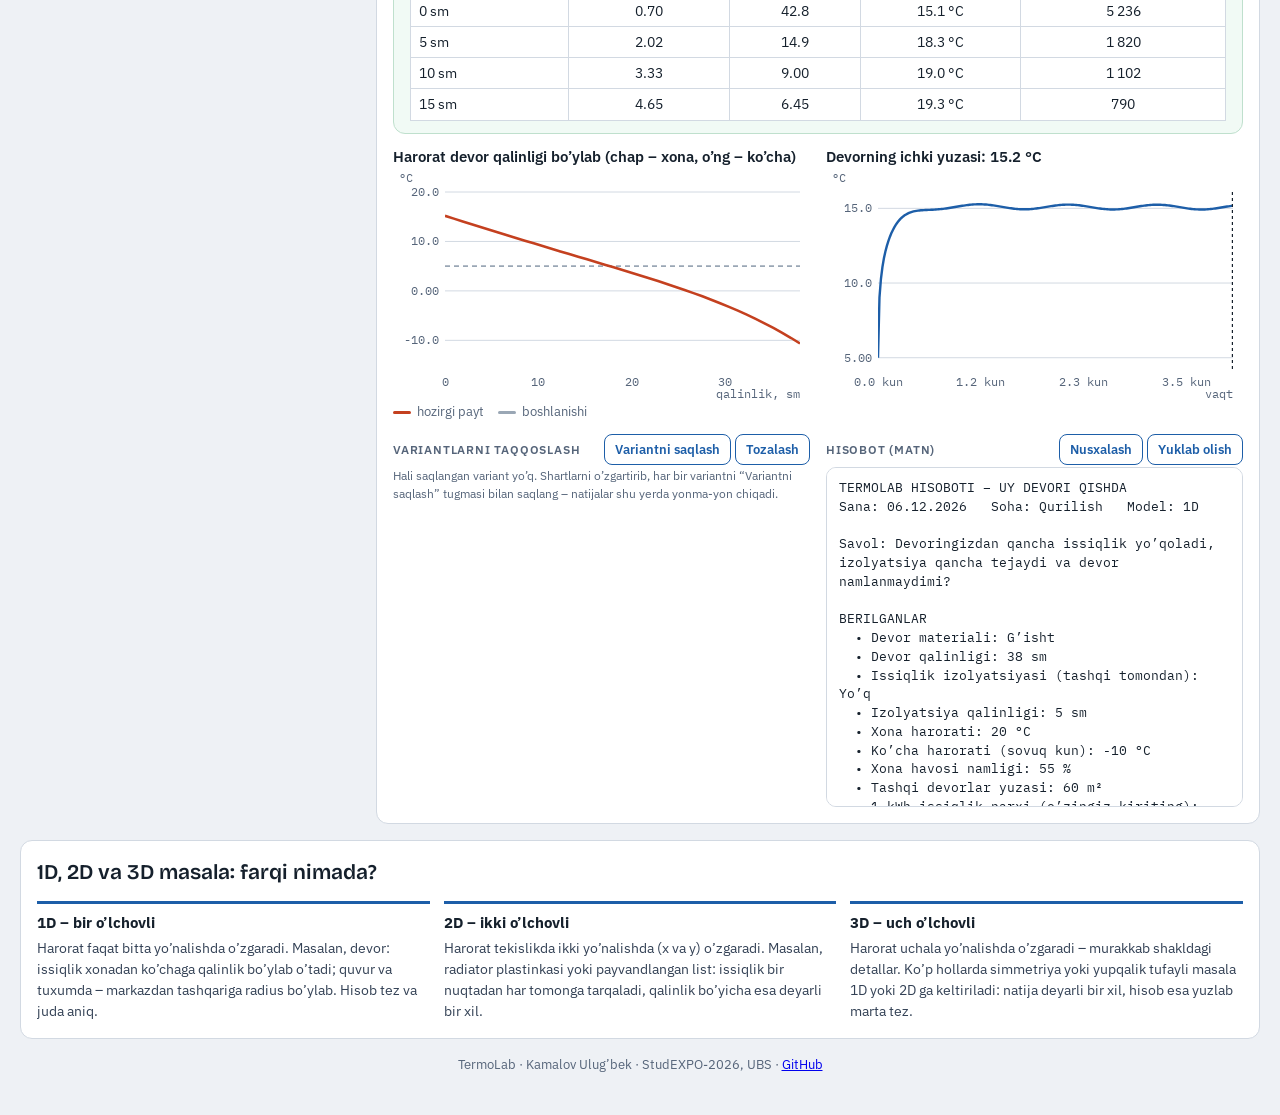
==== commit 83db7f87: "Yangi sohalar (beton qotishi, yong'in - EC2, konserva - F0), usullarni taqqoslash bo'limi, mobil 3D " ====
--- a/index.html
+++ b/index.html
@@ -117,7 +117,7 @@
 .summary li.hint{font-size:13.5px}
 
 /* Amaliy masalalar */
-.cats{display:grid;grid-template-columns:repeat(5,minmax(0,1fr));gap:10px;margin-bottom:14px}
+.cats{display:grid;grid-template-columns:repeat(4,minmax(0,1fr));gap:10px;margin-bottom:14px}
 @media (max-width:900px){.cats{grid-template-columns:repeat(2,minmax(0,1fr))}}
 .scen{font:inherit;display:flex;align-items:center;gap:10px;text-align:left;background:var(--panel);border:1px solid var(--line);border-radius:12px;padding:12px;cursor:pointer;color:var(--ink);min-width:0}
 .scen:hover{border-color:var(--accent)}
@@ -160,7 +160,7 @@
 .tools3d button:hover{border-color:var(--accent)}
 .tools3d button[aria-pressed="true"]{background:var(--accent);color:#fff;border-color:var(--accent)}
 .tools3d .sep{width:6px}
-@media (max-width:700px){.tools3d{right:10px}.cb{top:auto;bottom:10px}}
+@media (max-width:700px){.tools3d{position:static;padding:8px 8px 0}.tools3d button{padding:6px 10px}.cb{top:auto;bottom:10px}#am-3d{height:340px}}
 .viz3d.big #am-3d{height:min(80vh,720px)}
 .viz3d .tip{position:absolute}
 .solbox{border:1px solid #bfe0cd;background:#f1faf5;border-radius:12px;padding:12px 16px}
@@ -172,6 +172,18 @@
 .btn.sm{padding:5px 10px;font-size:13px}
 .report{margin:0;white-space:pre-wrap;font-family:var(--mono);font-size:12.5px;line-height:1.5;background:#fff;border:1px solid var(--line);border-radius:10px;padding:10px 12px;max-height:340px;overflow:auto}
 
+/* Usullarni taqqoslash */
+#p-cmp .controls{display:flex;gap:12px;align-items:end;flex-wrap:wrap;margin:12px 0}
+.soltab.cmp td.barcell{min-width:170px;white-space:nowrap;text-align:left}
+.soltab.cmp .bar{display:inline-block;height:12px;border-radius:3px;background:#8da2b8;vertical-align:middle}
+.soltab.cmp .bv{margin-left:6px;font-size:12.5px}
+.soltab.cmp tr.bad td{color:#9b2c1f}.soltab.cmp tr.bad .bar{background:#d46a55}
+.soltab.cmp tr.warn .bar{background:#e0a84a}
+.soltab.cmp tr.ok .bar{background:#5f9e7a}
+.soltab.cmp tr.best td{background:#e5f3ea;font-weight:600}.soltab.cmp tr.best .bar{background:#1f7a4a}
+.verdict{border-radius:10px;padding:12px 14px;margin:12px 0;line-height:1.5}
+.verdict.ok{background:#e9f6ee;border:1px solid #9fd0b2}
+
 </style>
 </head>
 <body>
@@ -189,6 +201,7 @@
     <button role="tab" data-tab="theory" aria-selected="false">Qanday ishlaydi</button>
     <button role="tab" data-tab="stab" aria-selected="false">Turg’unlik</button>
     <button role="tab" data-tab="conv" aria-selected="false">Aniqlik</button>
+    <button role="tab" data-tab="cmp" aria-selected="false">Usullarni taqqoslash</button>
     <button role="tab" data-tab="rel" aria-selected="false">Ishonchlilik</button>
   </nav>
 
@@ -436,6 +449,17 @@
         <canvas id="cvPlot" style="height:280px" aria-label="Xatoning qadamga bog’liqligi"></canvas>
       </div>
     </div>
+  </section>
+
+  <!-- ===================== USULLARNI TAQQOSLASH ===================== -->
+  <section class="panel card" id="p-cmp" hidden>
+    <h2>Usullarni taqqoslash: qaysi usul eng maqbul?</h2>
+    <div class="why">Bitta masala barcha usullar bilan yechiladi va aniq javob bilan solishtiriladi. Eng maqbul usul – talab qilingan aniqlikka eng kam vaqtda erishgani.</div>
+    <div class="controls">
+      <div class="f"><label for="cmpDim">Masala</label><select id="cmpDim"><option value="1">1D – sterjen</option><option value="2">2D – plastinka</option></select></div>
+      <button class="btn" id="cmpRun" type="button">Barcha usullar bilan yechish</button>
+    </div>
+    <div id="cmpOut"></div>
   </section>
 
   <!-- ===================== ISHONCHLILIK ===================== -->
@@ -837,7 +861,7 @@
   const val = (v, t) => (typeof v === 'function' ? v(t) : (v || 0));
 
   // L matritsa (uch diagonal) va erkin had b(t)
-  function system(M, bcIn, bcOut) {
+  function system(M, bcIn, bcOut, qf) {
     const { N, G, A, x } = M;
     const lo = new Float64Array(N), di = new Float64Array(N), up = new Float64Array(N);
     for (let i = 0; i < N; i++) {
@@ -849,6 +873,7 @@
     if (bcOut.type === 3) di[N - 1] += aN * bcOut.alpha;
     const b = (t, out) => {
       out.set(M.S);
+      if (qf) { const k = qf(t); for (let i = 0; i < out.length; i++) out[i] *= k; } // vaqtga bog'liq manba (masalan, sement gidratatsiyasi)
       if (bcIn.type !== 1) out[0] += a0 * ((bcIn.type === 3 ? bcIn.alpha * val(bcIn.ue, t) : 0) + val(bcIn.q, t));
       if (bcOut.type !== 1) out[N - 1] += aN * ((bcOut.type === 3 ? bcOut.alpha * val(bcOut.ue, t) : 0) + val(bcOut.q, t));
       return out;
@@ -858,7 +883,7 @@
 
   // p = {geom, r0, layers:[{d,lam,rho,c,n,Q}], inner, outer, init(x)|T0, T, K, theta, frames}
   function solveLayered(p) {
-    const M = mesh(p), N = M.N, sys = system(M, p.inner, p.outer), tau = p.T / p.K, th = p.theta ?? 0.5;
+    const M = mesh(p), N = M.N, sys = system(M, p.inner, p.outer, p.Qf), tau = p.T / p.K, th = p.theta ?? 0.5;
     const init = p.init || (() => p.T0 || 0);
     let u = new Float64Array(N); for (let i = 0; i < N; i++) u[i] = init(M.x[i]);
     if (p.inner.type === 1) u[0] = val(p.inner.g, 0);
@@ -907,6 +932,59 @@
     return M.G[0] * (u[0] - u[1]) * geomFactor;
   }
 
+  /*
+   * Yong'indagi temir-beton plita (EN 1992-1-2 bo'yicha nochiziqli masala)
+   *   rho(T) c(T) dT/dt = d/dx( lambda(T) dT/dx )
+   *   x = 0: yong'in tomoni, ISO 834 standart egri chizig'i, konveksiya + nurlanish
+   *   x = h: yong'in bo'lmagan tomon, 20 °C havo
+   * Oshkormas sxema, koeffitsientlar oldingi qatlamdan olinadi (Pikar iteratsiyasi bilan).
+   */
+  const iso834 = t => 20 + 345 * Math.log10(8 * t / 60 + 1);   // t - soniya
+  const lamC = T => { const x = Math.min(1200, Math.max(20, T)) / 100; return 1.36 - 0.136 * x + 0.0057 * x * x; };
+  function cpC(T, moist) {
+    const peak = moist >= 3 ? 2020 : moist >= 1.5 ? 1470 : 900;
+    if (T <= 100) return 900;
+    if (T <= 115) return peak;
+    if (T <= 200) return peak - (peak - 1000) * (T - 115) / 85;
+    if (T <= 400) return 1000 + (T - 200) / 2;
+    return 1100;
+  }
+  function rhoC(T, r0) {
+    if (T <= 115) return r0;
+    if (T <= 200) return r0 * (1 - 0.02 * (T - 115) / 85);
+    if (T <= 400) return r0 * (0.98 - 0.03 * (T - 200) / 200);
+    return r0 * (0.95 - 0.07 * (Math.min(T, 1200) - 400) / 800);
+  }
+  function fireSlab(p) {
+    const N = p.N || 61, h = p.h, dx = h / (N - 1), dt = p.dt || 5, K = Math.round(p.T / dt), moist = p.moist ?? 1.5, r0 = p.rho || 2300;
+    const curve = p.curve || iso834, ac = 25, em = 0.7, sg = 5.67e-8, aBack = 9;
+    let u = new Float64Array(N).fill(20);
+    const every = Math.max(1, Math.ceil(K / (p.frames || 200)));
+    const frames = [Float64Array.from(u)], times = [0], probe = p.probe != null ? [u[p.probe]] : null;
+    const lo = new Float64Array(N), di = new Float64Array(N), up = new Float64Array(N), rhs = new Float64Array(N), nx = new Float64Array(N);
+    for (let j = 0; j < K; j++) {
+      const t1 = (j + 1) * dt, Tg = curve(t1);
+      let w = u;
+      for (let it = 0; it < 2; it++) {         // Pikar: koeffitsientlarni yangi qatlam bo'yicha aniqlashtirish
+        for (let i = 0; i < N; i++) {
+          const Tm = 0.5 * (u[i] + w[i]);
+          const C = rhoC(Tm, r0) * cpC(Tm, moist) * (i === 0 || i === N - 1 ? dx / 2 : dx);
+          const gl = i > 0 ? lamC(0.5 * (w[i] + w[i - 1])) / dx : 0, gr = i < N - 1 ? lamC(0.5 * (w[i] + w[i + 1])) / dx : 0;
+          lo[i] = -gl * dt; up[i] = -gr * dt; di[i] = C + (gl + gr) * dt; rhs[i] = C * u[i];
+          if (i === 0) { const Ts = w[0] + 273.15, Gk = Tg + 273.15, hr = em * sg * (Gk * Gk + Ts * Ts) * (Gk + Ts); di[i] += (ac + hr) * dt; rhs[i] += (ac + hr) * Tg * dt; }
+          if (i === N - 1) { di[i] += aBack * dt; rhs[i] += aBack * 20 * dt; }
+        }
+        TL.thomas(lo, di, up, rhs, nx); w = Float64Array.from(nx);
+      }
+      u = w;
+      if (probe) probe.push(u[p.probe]);
+      if ((j + 1) % every === 0 || j === K - 1) { frames.push(Float64Array.from(u)); times.push(t1); }
+    }
+    const x = Array.from({ length: N }, (_, i) => i * dx);
+    return { x, frames, times, u, tau: dt, probeVals: probe };
+  }
+  TL.fireSlab = fireSlab; TL.iso834 = iso834;
+
   TL.solveLayered = solveLayered; TL.steadyLayered = steadyLayered; TL.outerFlux = outerFlux; TL.innerFlux = innerFlux; TL.layerMesh = mesh;
   root.TL = TL;
   if (typeof module !== 'undefined') module.exports = TL;
@@ -921,7 +999,7 @@
  */
 (function (root) {
   'use strict';
-  const VIEWS = { iso: [-0.6, 0.42], front: [0, 0.12], side: [-Math.PI / 2, 0.12], top: [-0.3, 1.38] };
+  const VIEWS = { iso: [-0.6, 0.42], front: [0, 0.12], side: [-Math.PI / 2, 0.12], top: [0, 1.4] };
   function View3D(canvas, tip) {
     this.cv = canvas; this.tip = tip; this.faces = []; this.labels = []; this.opt = {};
     this.yaw = VIEWS.iso[0]; this.pitch = VIEWS.iso[1]; this.zoom = 1; this.spin = false; this.drawn = [];
@@ -1014,8 +1092,13 @@
     }
     this.drawn = list;
     c.font = '600 13px "IBM Plex Sans", system-ui, sans-serif'; c.textAlign = 'center';
+    const placed = [];
     for (const lb of this.labels) {
-      const s = proj(rot(lb.p)); const w = c.measureText(lb.t).width + 12;
+      const s = proj(rot(lb.p)).slice(); const w = c.measureText(lb.t).width + 12;
+      // yorliqlar bir-birini yopmasin: ustma-ust tushsa pastga suriladi
+      for (let k = 0; k < 6 && placed.some(r => Math.abs(r[0] - s[0]) < (r[2] + w) / 2 + 4 && Math.abs(r[1] - s[1]) < 26); k++) s[1] += 28;
+      s[0] = Math.max(w / 2 + 4, Math.min(r.width - w / 2 - 4, s[0]));  // yorliq kanvasdan chiqmasin
+      placed.push([s[0], s[1], w]);
       c.fillStyle = 'rgba(255,255,255,0.9)'; c.strokeStyle = 'rgba(21,32,44,0.25)';
       c.beginPath(); c.roundRect(s[0] - w / 2, s[1] - 11, w, 22, 6); c.fill(); c.stroke();
       c.fillStyle = '#15202c'; c.fillText(lb.t, s[0], s[1] + 4);
@@ -1140,7 +1223,122 @@
   }
 
   root.View3D = View3D;
-  root.Models3D = { wall, pipe, egg, plate };
+  // Banka (chekli silindr): rs - radius tugunlari, zs - balandlik tugunlari (pastdan), U[k*nr+i] - harorat.
+  // 3/4 qismi ko'rsatiladi: ikki kesim tekisligida (r, z) maydoni ko'rinadi.
+  function jar(rs, zs, U, colorOf, labels, glass) {
+    const nr = rs.length, nz = zs.length, R = rs[nr - 1], H = zs[nz - 1], s = 1.6 / Math.max(2 * R, H), faces = [];
+    const a0 = 2.95, a1 = a0 + 1.5 * Math.PI, na = 36;   // kesilgan chorak kuzatuvchiga qaragan
+    const P = (r, a, z) => [r * s * Math.cos(a), (z - H / 2) * s, r * s * Math.sin(a)];
+    const u = (i, k) => U[k * nr + i], cell = (i, k) => (u(i, k) + u(i + 1, k) + u(i, k + 1) + u(i + 1, k + 1)) / 4;
+    for (let m = 0; m < na; m++) {
+      const t0 = a0 + (a1 - a0) * m / na, t1 = a0 + (a1 - a0) * (m + 1) / na;
+      for (let k = 0; k < nz - 1; k++)       // yon sirt
+        faces.push(Q(P(R, t0, zs[k]), P(R, t1, zs[k]), P(R, t1, zs[k + 1]), P(R, t0, zs[k + 1]), colorOf((u(nr - 1, k) + u(nr - 1, k + 1)) / 2)));
+      for (let i = 0; i < nr - 1; i++) {     // ust va past
+        faces.push(Q(P(rs[i], t0, H), P(rs[i + 1], t0, H), P(rs[i + 1], t1, H), P(rs[i], t1, H), colorOf((u(i, nz - 1) + u(i + 1, nz - 1)) / 2)));
+        faces.push(Q(P(rs[i], t0, 0), P(rs[i + 1], t0, 0), P(rs[i + 1], t1, 0), P(rs[i], t1, 0), colorOf((u(i, 0) + u(i + 1, 0)) / 2)));
+      }
+    }
+    for (const ang of [a0, a1]) for (let k = 0; k < nz - 1; k++) for (let i = 0; i < nr - 1; i++)   // kesimlar
+      faces.push(Q(P(rs[i], ang, zs[k]), P(rs[i + 1], ang, zs[k]), P(rs[i + 1], ang, zs[k + 1]), P(rs[i], ang, zs[k + 1]), colorOf(cell(i, k)), { bias: -0.002 }));
+    // qopqoq (metall) va bo'g'iz
+    const lidR = R * 0.82, lz = H + 0.012 / s, lc = [168, 160, 120];
+    for (let m = 0; m < na; m++) {
+      const t0 = a0 + (a1 - a0) * m / na, t1 = a0 + (a1 - a0) * (m + 1) / na;
+      faces.push({ p: [P(0, 0, lz), P(lidR, t0, lz), P(lidR, t1, lz)], c: lc, edge: null });
+      faces.push(Q(P(lidR, t0, H), P(lidR, t1, H), P(lidR, t1, lz), P(lidR, t0, lz), lc));
+    }
+    return { faces, labels: labels || [] };
+  }
+
+  root.Models3D = { wall, pipe, egg, plate, jar };
+})(typeof window !== 'undefined' ? window : globalThis);
+
+</script>
+<script>
+/* TermoLab — usullarni taqqoslash: bitta masala barcha usullar bilan yechiladi,
+   aniq yechim bilan solishtiriladi va eng maqbul usul aniqlanadi. */
+(function (root) {
+  'use strict';
+  const TL = root.TL;
+  const now = () => (root.performance ? root.performance.now() : Date.now());
+  // 1D test: po'lat sterjen, uchlari 0 °C, boshlang'ich harorat 100·sin(πx/L)
+  // aniq yechim: u = 100 e^{-a²π²t/L²} sin(πx/L)
+  const P1 = { L: 0.2, a2: 1.4e-5, lam: 50, T: 600, N: 50 };
+  // 2D test: po'lat plastinka 0.2×0.2 m, chetlari 0 °C, aniq yechim: u = 100 e^{-2a²π²t/L²} sin sin
+  const P2 = { L: 0.2, a2: 1.4e-5, lam: 50, T: 600, N: 40 };
+  function exact1(x, t) { return 100 * Math.exp(-P1.a2 * Math.PI ** 2 * t / P1.L ** 2) * Math.sin(Math.PI * x / P1.L); }
+  function exact2(x, y, t) { return 100 * Math.exp(-2 * P2.a2 * Math.PI ** 2 * t / P2.L ** 2) * Math.sin(Math.PI * x / P2.L) * Math.sin(Math.PI * y / P2.L); }
+  function timed(fn, reps) { let r, best = 1e9; for (let k = 0; k < reps; k++) { const t0 = now(); r = fn(); best = Math.min(best, now() - t0); } return [r, best]; }
+
+  function run1D(m) {
+    const z = { type: 1, g: () => 0 };
+    const p = { L: P1.L, N: P1.N, T: P1.T, K: m.K, a2: P1.a2, lam: P1.lam, bc: [z, z], init: x => exact1(x, 0), theta: m.theta, solver: m.solver, eps: 1e-9, frames: 2 };
+    const [r, ms] = timed(() => TL.solve1D(p), m.reps || 3);
+    let err = 0; for (let i = 0; i < r.x.length; i++) err = Math.max(err, Math.abs(r.u[i] - exact1(r.x[i], P1.T)));
+    return { ms, err: r.blow > 0 || !isFinite(err) ? Infinity : err, Fo: r.Fo, iters: r.iters };
+  }
+  function run2D(m) {
+    const z = { type: 1, g: () => 0 };
+    const p = { Lx: P2.L, Ly: P2.L, Nx: P2.N, Ny: P2.N, T: P2.T, K: m.K, a2: P2.a2, lam: P2.lam, init: (x, y) => exact2(x, y, 0),
+      bc: { left: z, right: z, bottom: z, top: z }, scheme: m.scheme, theta: m.theta, omega: m.omega, eps: 1e-7, frames: 2 };
+    const [r, ms] = timed(() => TL.solve2D(p), m.reps || 2);
+    let err = 0; for (let k = 0; k < r.ny; k++) for (let i = 0; i < r.nx; i++) err = Math.max(err, Math.abs(r.u[k * r.nx + i] - exact2(r.X[i], r.Y[k], P2.T)));
+    return { ms, err: r.blow > 0 || !isFinite(err) ? Infinity : err, Fo: r.Fo, iters: r.iters };
+  }
+  const M1 = [
+    { name: 'Oshkor sxema (katta qadam)', theta: 0, K: 60, short: 'Oshkor, τ = 10 s' },
+    { name: 'Oshkor sxema (kichik qadam, Fo ≤ ½)', theta: 0, K: 1200, short: 'Oshkor, τ = 0.5 s' },
+    { name: 'Oshkormas + haydash usuli', theta: 1, K: 60, solver: 'thomas', short: 'Oshkormas + haydash' },
+    { name: 'Oshkormas + Zeydel iteratsiyasi', theta: 1, K: 60, solver: 'seidel', short: 'Oshkormas + Zeydel' },
+    { name: 'Krank–Nikolson + Zeydel', theta: 0.5, K: 60, solver: 'seidel', short: 'Krank–Nikolson + Zeydel' },
+    { name: 'Krank–Nikolson + haydash', theta: 0.5, K: 60, solver: 'thomas', short: 'Krank–Nikolson + haydash' }
+  ];
+  const omegaOpt = 2 / (1 + Math.sin(Math.PI / P2.N));
+  const M2 = [
+    { name: 'Oshkor sxema (katta qadam)', scheme: 'theta', theta: 0, K: 60, short: 'Oshkor, τ = 10 s' },
+    { name: 'Oshkor sxema (kichik qadam, Fo ≤ ½)', scheme: 'theta', theta: 0, K: 1500, short: 'Oshkor, τ = 0.4 s' },
+    { name: 'Oshkormas + Zeydel', scheme: 'theta', theta: 1, K: 60, omega: 1, short: 'Oshkormas + Zeydel' },
+    { name: 'Oshkormas + SOR (ω optimal)', scheme: 'theta', theta: 1, K: 60, omega: omegaOpt, short: 'Oshkormas + SOR' },
+    { name: 'Krank–Nikolson + SOR', scheme: 'theta', theta: 0.5, K: 60, omega: omegaOpt, short: 'Krank–Nikolson + SOR' },
+    { name: 'O’zgaruvchan yo’nalishlar (ADI) + haydash', scheme: 'adi', theta: 0.5, K: 60, short: 'ADI + haydash' }
+  ];
+  // Eng maqbul: talab qilingan aniqlikka (0.05 °C) erishgan usullar ichida eng tezi
+  function pick(rows, tol) { const ok = rows.filter(r => r.err <= tol); return ok.length ? ok.reduce((a, b) => (a.ms <= b.ms ? a : b)) : null; }
+  function compareAll(dim) {
+    const list = dim === 2 ? M2 : M1, f = dim === 2 ? run2D : run1D;
+    const rows = list.map(m => Object.assign({}, m, f(m)));
+    return { rows, best: pick(rows, 0.05), tol: 0.05, omegaOpt };
+  }
+  TL.compareAll = compareAll; TL.CMP = { P1, P2 };
+
+  // ---------------- Interfeys (brauzerda) ----------------
+  const WHY = {
+    1: 'Krank–Nikolson sxemasi vaqt bo’yicha 2-tartibli aniq va istalgan qadamda turg’un, shuning uchun katta qadam (τ = 10 s) bilan ham aniq natija beradi. Har qadamda uch diagonalli sistema haydash usuli bilan O(N) amalda, iteratsiyasiz yechiladi.',
+    2: 'O’zgaruvchan yo’nalishlar usuli (ADI) har qadamni ikki yarim qadamga bo’ladi: avval x, keyin y bo’yicha oshkormas. Natijada katta 2D sistema o’rniga ko’plab kichik uch diagonalli sistemalar haydash bilan yechiladi – iteratsiya kerak emas, sxema turg’un va 2-tartibli aniq.'
+  };
+  function show(dim) {
+    const $ = id => document.getElementById(id); if (!$('cmpOut')) return;
+    dim = dim || (+($('cmpDim') && $('cmpDim').value) || 1);
+    $('cmpOut').innerHTML = '<p class="hint">Hisoblanmoqda…</p>';
+    setTimeout(() => {
+      const r = compareAll(dim), maxMs = Math.max(...r.rows.map(x => x.ms));
+      const P = dim === 2 ? P2 : P1;
+      const rows = r.rows.map(x => {
+        const blow = x.err === Infinity, ok = !blow && x.err <= r.tol, best = r.best && x.short === r.best.short;
+        const cls = blow ? 'bad' : ok ? (best ? 'best' : 'ok') : 'warn';
+        const verdict = blow ? 'portladi – turg’un emas' : best ? 'ENG MAQBUL' : ok ? 'aniq, lekin sekinroq' : 'aniqlik yetmaydi';
+        return `<tr class="${cls}"><td class="l">${x.name}</td><td>${x.Fo.toFixed(2)}</td><td>${x.K}</td><td>${x.iters ? x.iters.toFixed(0) : '–'}</td><td>${blow ? '∞' : x.err.toExponential(1)}</td>
+          <td class="barcell"><span class="bar" style="width:${Math.max(2, x.ms / maxMs * 70)}%"></span><span class="bv">${x.ms.toFixed(1)} ms</span></td><td>${verdict}</td></tr>`;
+      }).join('');
+      $('cmpOut').innerHTML = `<p class="hint">Masala: ${dim === 2 ? `po’lat plastinka ${P.L * 100}×${P.L * 100} sm, to’r ${P.N}×${P.N}` : `po’lat sterjen ${P.L * 100} sm, to’r ${P.N} oraliq`}, chetlari 0 °C, ${P.T / 60} daqiqa. Aniq yechim ma’lum: ${dim === 2 ? 'u = 100·e<sup>−2a²π²t/L²</sup>·sin(πx/L)·sin(πy/L)' : 'u = 100·e<sup>−a²π²t/L²</sup>·sin(πx/L)'}. Talab: xato ≤ ${r.tol} °C.</p>
+      <div class="tablewrap"><table class="soltab cmp"><thead><tr><th>Usul</th><th>Fo</th><th>Qadamlar</th><th>Iteratsiya / qadam</th><th>Maks. xato, °C</th><th>Hisoblash vaqti</th><th>Baho</th></tr></thead><tbody>${rows}</tbody></table></div>
+      ${r.best ? `<div class="verdict ok"><b>Eng maqbul usul: ${r.best.name}.</b> ${WHY[dim]} Xato ${r.best.err.toExponential(1)} °C, vaqt ${r.best.ms.toFixed(1)} ms.</div>` : ''}
+      <p class="hint">Vaqt brauzer va kompyuterga qarab farq qiladi, lekin usullar orasidagi nisbat saqlanadi. Fo – Furye soni: oshkor sxema faqat Fo ≤ ½ da turg’un.</p>`;
+    }, 30);
+  }
+  root.TermoCmp = { show };
+  if (typeof module !== 'undefined') module.exports = TL;
 })(typeof window !== 'undefined' ? window : globalThis);
 
 </script>
@@ -1624,7 +1822,7 @@
   document.querySelectorAll('.tabs button').forEach(b => b.addEventListener('click', () => {
     document.querySelectorAll('.tabs button').forEach(x => x.setAttribute('aria-selected', x === b));
     document.querySelectorAll('.panel').forEach(p => p.hidden = p.id !== 'p-' + b.dataset.tab);
-    if (b.dataset.tab === 'lab') drawAll(); if (b.dataset.tab === 'real' && window.TermoAmaliy) TermoAmaliy.redraw(); if (b.dataset.tab === 'stab') drawG(); if (b.dataset.tab === 'conv' && !cvDone) runConv(); if (b.dataset.tab === 'rel' && !relDone) reliability();
+    if (b.dataset.tab === 'lab') drawAll(); if (b.dataset.tab === 'real' && window.TermoAmaliy) TermoAmaliy.redraw(); if (b.dataset.tab === 'stab') drawG(); if (b.dataset.tab === 'conv' && !cvDone) runConv(); if (b.dataset.tab === 'rel' && !relDone) reliability(); if (b.dataset.tab === 'cmp' && window.TermoCmp && !document.querySelector('#cmpOut table')) TermoCmp.show();
   }));
   let rt; window.addEventListener('resize', () => { clearTimeout(rt); rt = setTimeout(() => { drawAll(); drawG(); if (cvLast) plotConv(cvLast); }, 100); });
 }
@@ -1852,6 +2050,43 @@
 // ======================= SCENARIYLAR =======================
 const WALL_MATS = { gisht: ['G’isht', 0.7, 1800, 880], beton: ['Beton', 1.4, 2300, 880], gazoblok: ['Gazoblok', 0.14, 500, 1000], paxsa: ['Paxsa (loy-somon)', 0.4, 1500, 1000], yogoch: ['Yog’och', 0.12, 510, 1380] };
 const INSUL = { none: ['Yo’q', 0, 1, 1], penoplast: ['Penoplast', 0.038, 25, 1450], paxta: ['Mineral paxta', 0.04, 100, 840], ppu: ['Penopoliuretan', 0.03, 60, 1500] };
+
+// --- Beton qotishi ---
+const CEMENT = { tez: ['Tez qotuvchi (CEM I 52.5)', 400, 0.7], oddiy: ['Oddiy portlandsement (CEM I 42.5)', 350, 1.0], shlak: ['Shlakli sement (CEM III)', 260, 2.0] };  // nomi, to'liq issiqlik kJ/kg, vaqt doimiysi (kun)
+const COVER = { none: ['Yopilmagan', 15], plyonka: ['Plyonka / brezent', 9], paxta5: ['5 sm mineral paxta', 1 / (1 / 15 + 0.05 / 0.04)], paxta10: ['10 sm mineral paxta', 1 / (1 / 15 + 0.10 / 0.04)] };
+function concrete(v, coverKey, frames) {
+  const ce = CEMENT[v.cem], tau = ce[2] * 86400, a = COVER[coverKey][1];
+  const s = TL.solveLayered({ geom: 0, layers: [{ d: v.h, lam: 2.0, rho: 2400, c: 1000, n: 40, Q: v.C * ce[1] * 1000 / tau }], Qf: t => Math.exp(-t / tau),
+    inner: { type: 3, alpha: a, ue: v.Ta }, outer: { type: 3, alpha: a, ue: v.Ta }, T0: v.Tp, T: 10 * 86400, K: 960, theta: 0.5, frames });
+  const mid = Math.floor(s.x.length / 2); let Tmax = -1e9, tPeak = 0, dT = 0, TsMin = 1e9;
+  s.frames.forEach((f, j) => { if (f[mid] > Tmax) { Tmax = f[mid]; tPeak = s.times[j]; } dT = Math.max(dT, f[mid] - f[0]); TsMin = Math.min(TsMin, f[0]); });
+  return { s, Tmax, tPeak, dT, TsMin };
+}
+// --- Konserva: chekli silindr = cheksiz silindr x tekis plastinka (Nyuman ko'paytmasi) ---
+const CAN_FOOD = { gosht: ['Go’sht konservasi', 0.48, 1080, 3300], loviya: ['Loviya / no’xat (sho’rvada)', 0.60, 1050, 3800], qoziqorin: ['Qo’ziqorin', 0.55, 1000, 3900] };
+const CAN_MODE = { '100': ['Qaynoq suvda (100 °C)', 100], '115': ['Avtoklavda (115 °C)', 115], '121': ['Avtoklavda (121 °C)', 121] };
+const CAN_SIZES = { '0.5': [0.085, 0.100], '1': [0.100, 0.140], '3': [0.150, 0.190] };   // ichki diametr, to'ldirilgan balandlik
+function canGeom(v, mode) {
+  const [D, H] = CAN_SIZES[v.size], f = CAN_FOOD[v.food], Tm = CAN_MODE[mode || v.mode][1];
+  const wall = v.box === 'glass' ? 0.004 / 1.0 : 0.0003 / 50, a = Tm >= 110 ? 2000 : 800;       // shisha devor qarshiligi; bug' / suv
+  return { R: D / 2, H, lam: f[1], rho: f[2], c: f[3], alpha: 1 / (1 / a + wall), nr: 13, nz: 11 };
+}
+function canTheta(g, T, dt = 15) {  // birlik sakrashga javob: theta(r,z,t) = theta_r(r,t) * theta_z(z,t)
+  const K = Math.round(T / dt), o = { inner: { type: 2, q: 0 }, outer: { type: 3, alpha: g.alpha, ue: 0 }, T0: 1, T: K * dt, K, theta: 0.5, frames: K };
+  const r = TL.solveLayered(Object.assign({ geom: 1, r0: 0, layers: [{ d: g.R, lam: g.lam, rho: g.rho, c: g.c, n: g.nr - 1 }] }, o));
+  const z = TL.solveLayered(Object.assign({ geom: 0, r0: 0, layers: [{ d: g.H / 2, lam: g.lam, rho: g.rho, c: g.c, n: g.nz - 1 }] }, o));
+  return { r, z, K, dt };
+}
+// Superpozitsiya: t=0 da muhit T0 -> Tm, jh-qadamda Tm -> 30 °C (sovitish suvi)
+const canT = (th, j, i, kk, T0, Tm, jh) => {
+  let T = T0 + (Tm - T0) * (1 - th.r.frames[j][i] * th.z.frames[j][kk]);
+  if (j > jh) T += (30 - Tm) * (1 - th.r.frames[j - jh][i] * th.z.frames[j - jh][kk]);
+  return T;
+};
+const canCenter = (th, T0, Tm, jh) => { const o = new Float64Array(th.K + 1); for (let j = 0; j <= th.K; j++) o[j] = canT(th, j, 0, 0, T0, Tm, jh); return o; };
+const f0 = (tc, dt) => { let s = 0; for (const T of tc) s += Math.pow(10, (T - 121.1) / 10) * dt / 60; return s; };
+// --- Yong'in: Yevrokod 2 (EN 1992-1-2, 5.8-jadval, bir yo'nalishda ishlaydigan plita): [daqiqa, h mm, a mm]
+const EC2_SLAB = [[30, 60, 10], [60, 80, 20], [90, 100, 30], [120, 120, 40], [180, 150, 55], [240, 175, 65]];
 
 const SCEN = [
 {
@@ -2071,6 +2306,110 @@
       probeLabel: 'Payvand nuqtasi markazi', probe2: ci
     };
   }
+},
+{
+  id: 'beton', cat: 'Qurilish', icon: 'cube', title: 'Beton qotishi',
+  q: 'Qalin monolit beton qotayotganda qizib darz ketmaydimi yoki sovuqda muzlab qolmaydimi?',
+  dim: '1D', why: 'Plita yoki devorning eni qalinligidan ancha katta, issiqlik ikki yon yuzaga qarab oqadi. Shuning uchun harorat faqat qalinlik bo’ylab o’zgaradi – <b>bir o’lchovli (1D)</b> masala. Farqi: issiqlik manbai betonning o’zida – sement suv bilan reaksiyaga kirib issiqlik ajratadi (gidratatsiya).',
+  fields: [
+    { id: 'h', label: 'Konstruksiya qalinligi (plita yoki devor)', type: 'range', min: 0.2, max: 2.5, step: 0.1, unit: 'm', def: 1.2 },
+    { id: 'C', label: 'Sement miqdori', type: 'range', min: 250, max: 500, step: 10, unit: 'kg/m³', def: 400 },
+    { id: 'cem', label: 'Sement turi', type: 'select', opts: Object.entries(CEMENT).map(([k, v]) => [k, v[0]]), def: 'oddiy' },
+    { id: 'Tp', label: 'Quyilayotgan beton harorati', type: 'range', min: 5, max: 30, step: 1, unit: '°C', def: 15 },
+    { id: 'Ta', label: 'Havo harorati', type: 'range', min: -15, max: 35, step: 1, unit: '°C', def: 0 },
+    { id: 'cover', label: 'Yuzani yopish', type: 'select', opts: Object.entries(COVER).map(([k, v]) => [k, v[0]]), def: 'none' }
+  ],
+  run(v) {
+    const r = concrete(v, v.cover, 240), ce = CEMENT[v.cem], rise = v.C * ce[1] * 1000 / 2.4e6, s = r.s;
+    return {
+      sim: s, x: s.x, unitX: 'qalinlik, sm', xScale: 100, edges: [], range: [Math.min(v.Ta, v.Tp) - 2, Math.max(r.Tmax, v.Tp) + 2], focus: r.tPeak,
+      profTitle: 'Harorat konstruksiya qalinligi bo’ylab (chap va o’ng – havo tomoni)',
+      answers: [
+        { label: 'Beton markazidagi eng yuqori harorat', value: C(r.Tmax), note: `quyilgandan ${fmtTime(r.tPeak)} keyin`, verdict: r.Tmax <= 70 ? 'ok' : 'bad', vtext: r.Tmax <= 70 ? 'me’yorda (≤ 70 °C)' : '70 °C dan yuqori – keyinchalik beton ichida darz (DEF) xavfi' },
+        { label: 'Markaz va sirt farqi (eng katta)', value: `${r.dT.toFixed(1)} °C`, note: 'farq katta bo’lsa sirt cho’ziladi va darz ketadi', verdict: r.dT <= 20 ? 'ok' : r.dT <= 25 ? 'info' : 'bad', vtext: r.dT <= 20 ? 'termik darz xavfi past (≤ 20 °C)' : r.dT <= 25 ? 'chegarada – yuzani yoping' : 'termik darz ketish xavfi katta' },
+        { label: 'Sirtning eng past harorati', value: C(r.TsMin), verdict: r.TsMin >= 5 ? 'ok' : r.TsMin >= 0 ? 'info' : 'bad', vtext: r.TsMin >= 5 ? 'qotish uchun yetarli' : r.TsMin >= 0 ? 'sekin qotadi – isitish yoki yopish kerak' : 'sirt muzlaydi – beton mustahkamligini yo’qotadi' },
+        { label: 'Sement ajratadigan issiqlik', value: `+${rise.toFixed(0)} °C`, note: 'issiqlik tashqariga chiqmasa beton shuncha qizigan bo’lardi' }
+      ],
+      explain: `Sement suv bilan birikkanda issiqlik ajraladi: birinchi kunlarda ko’p, keyin kamayib boradi. Qalin betonning o’rtasi issiqlikni sekin chiqaradi va qiziydi, sirti esa havoda soviydi. Farq katta bo’lsa sirt qisqarishga intiladi, ichki qism esa yo’l bermaydi – darz ketadi. Yuzani yopish farqni kamaytiradi, lekin markaz biroz ko’proq qiziydi. (Gidratatsiya tezligining haroratga bog’liqligi soddalashtirilgan.)`,
+      model: (u, col) => Models3D.wall(s.x, u, col, [], [{ x: -0.3 * v.h, y: 0.2, z: 0.95, t: `Havo ${v.Ta} °C` }, { x: v.h / 2, y: 0.78, z: 0, t: 'markaz' }]),
+      probeLabel: 'Beton markazi', probeIdx: Math.floor(s.x.length / 2), floor: -0.64
+    };
+  }
+},
+{
+  id: 'yongin', cat: 'Yong’in xavfsizligi', icon: 'flame', title: 'Temir-beton plita yong’inda',
+  q: 'Yong’in paytida qavatlararo plita necha daqiqa chidaydi – armatura qizib ketmaydimi, yuqori qavatga issiqlik o’tmaydimi?',
+  dim: '1D (nochiziqli)', why: 'Yong’in plitaning butun pastki yuzasini isitadi, plita eni qalinligidan ancha katta – <b>bir o’lchovli (1D)</b> masala. Lekin bu yerda <b>nochiziqli</b>: betonning issiqlik o’tkazuvchanligi va sig’imi harorat bilan o’zgaradi, olov sirtga nurlanish (∼T⁴) orqali issiqlik beradi.',
+  fields: [
+    { id: 'h', label: 'Plita qalinligi', type: 'range', min: 60, max: 300, step: 10, unit: 'mm', def: 120 },
+    { id: 'a', label: 'Pastdan armatura o’qigacha masofa', type: 'range', min: 10, max: 70, step: 5, unit: 'mm', def: 25 },
+    { id: 'R', label: 'Talab qilinadigan chidamlilik', type: 'select', opts: [['30', '30 daqiqa'], ['60', '60 daqiqa'], ['90', '90 daqiqa'], ['120', '120 daqiqa'], ['180', '180 daqiqa']], def: '90' },
+    { id: 'moist', label: 'Beton namligi', type: 'select', opts: [['0', 'Quruq'], ['1.5', 'O’rtacha (1.5 %)'], ['3', 'Nam (3 %)']], def: '1.5' }
+  ],
+  run(v) {
+    const h = v.h / 1000, N = Math.round(h / 0.002) + 1, Treq = +v.R * 60;
+    const ia = Math.min(N - 2, Math.round(v.a / 2)), a = ia * 0.002;
+    const sim = TL.fireSlab({ h, N, T: 240 * 60, dt: 10, moist: +v.moist, frames: 240 });
+    const ts = sim.times, reb = sim.frames.map(f => f[ia]), back = sim.frames.map(f => f[N - 1]);
+    const tR = crossTime(ts, reb, 500, true), tI = crossTime(ts, back, 160, true);
+    const jR = Math.round(Treq / (ts[1] - ts[0]));
+    const okR = tR == null || tR >= Treq, okI = tI == null || tI >= Treq;
+    const cls = Math.min(tR ?? 1e9, tI ?? 1e9), kl = [30, 60, 90, 120, 180, 240].filter(c => c * 60 <= cls).pop();
+    return {
+      sim, x: sim.x, unitX: 'qalinlik, mm', xScale: 1000, edges: [a], range: [20, 1100], focus: Treq,
+      profTitle: 'Harorat plita qalinligi bo’ylab (chap – yong’in, o’ng – yuqori qavat)',
+      answers: [
+        { label: `Armatura harorati ${v.R} daqiqada`, value: C(reb[jR]), note: 'po’lat 500 °C dan oshsa mustahkamligining yarmini yo’qotadi', verdict: reb[jR] < 500 ? 'ok' : 'bad', vtext: reb[jR] < 500 ? 'armatura ishlaydi' : 'armatura haddan tashqari qizigan' },
+        { label: 'Yuk ko’tarish bo’yicha chidamlilik (R)', value: tR ? `${Math.floor(tR / 60)} daqiqa` : '240 daqiqadan ko’p', note: 'armatura 500 °C ga yetguncha', verdict: okR ? 'ok' : 'bad', vtext: okR ? 'talab bajarildi' : `talabdan (${v.R} daq) kam` },
+        { label: 'Issiqlik izolyatsiyasi bo’yicha (I)', value: tI ? `${Math.floor(tI / 60)} daqiqa` : '240 daqiqadan ko’p', note: 'yuqori yuza 140 °C ga qizguncha', verdict: okI ? 'ok' : 'bad', vtext: okI ? 'yuqori qavat xavfsiz' : 'yuqori qavatda yong’in tarqalish xavfi' },
+        { label: 'Plitaning yong’inga chidamlilik sinfi', value: kl ? `REI ${kl}` : 'REI 30 dan past', verdict: okR && okI ? 'ok' : 'bad', vtext: okR && okI ? 'loyiha talabiga mos' : 'loyiha talabiga mos emas' }
+      ],
+      explain: `Yong’in standart egri chiziq bo’yicha kuchayadi (ISO 834: 30 daqiqada 842 °C, 90 daqiqada 1006 °C). Issiqlik pastki yuzadan beton ichiga sekin kiradi. Beton himoya qatlami qanchalik qalin bo’lsa, armatura shuncha kech qiziydi. Dastlab beton ichidagi suv bug’lanib issiqlikni yutadi – grafikda 100 °C atrofidagi “to’xtash” shundan. Natijalar Yevrokod 2 (EN 1992-1-2) jadvallari bilan solishtirilgan – yechim bo’limiga qarang.`,
+      model: (u, col) => Models3D.wall(sim.x, u, col, [a], [{ x: -0.3 * h, y: 0.2, z: 0.95, t: 'Yong’in' }, { x: 1.3 * h, y: 0.2, z: 0.95, t: 'Yuqori qavat' }, { x: a, y: 0.78, z: 0, t: 'armatura' }]),
+      probeLabel: 'Armatura', probeIdx: ia, floor: -0.64
+    };
+  }
+},
+{
+  id: 'konserva', cat: 'Oziq-ovqat', icon: 'jar', title: 'Konserva sterilizatsiyasi',
+  q: 'Bankadagi konserva yetarlicha qizidimi – botulizm bakteriyalari nobud bo’ladimi?',
+  dim: '2D (r, z)', why: 'Banka – kalta silindr: issiqlik ham yon devordan, ham ust va ostidan kiradi. Harorat radius va balandlikka bog’liq – <b>ikki o’lchovli (2D)</b> masala. Eng sekin isiydigan nuqta – banka markazi. Masala chiziqli bo’lgani uchun 2D yechim ikki 1D yechimning ko’paytmasi sifatida aniq topiladi (Nyuman usuli).',
+  fields: [
+    { id: 'food', label: 'Mahsulot', type: 'select', opts: Object.entries(CAN_FOOD).map(([k, v]) => [k, v[0]]), def: 'gosht' },
+    { id: 'size', label: 'Banka hajmi', type: 'select', opts: [['0.5', '0.5 litr'], ['1', '1 litr'], ['3', '3 litr']], def: '1' },
+    { id: 'box', label: 'Idish', type: 'select', opts: [['glass', 'Shisha banka'], ['tin', 'Tunuka banka']], def: 'glass' },
+    { id: 'mode', label: 'Qizdirish usuli', type: 'select', opts: Object.entries(CAN_MODE).map(([k, v]) => [k, v[0]]), def: '100' },
+    { id: 'T0', label: 'Bankaga solingandagi harorat', type: 'select', opts: [['20', 'Sovuq (20 °C)'], ['60', 'Issiq solingan (60 °C)']], def: '20' },
+    { id: 'hold', label: 'Qizdirish vaqti', type: 'range', min: 10, max: 240, step: 5, unit: 'daqiqa', def: 60 }
+  ],
+  run(v) {
+    const g = canGeom(v), T0 = +v.T0, Tm = CAN_MODE[v.mode][1], hold = v.hold * 60, cool = 40 * 60;
+    const th = canTheta(g, hold + cool), jh = Math.round(hold / th.dt);
+    const tc = canCenter(th, T0, Tm, jh), F0 = f0(tc, th.dt);
+    const { nr, nz } = g, nzF = 2 * nz - 1, every = Math.max(1, Math.round(th.K / 160)), frames = [], times = [];
+    const rs = Array.from(th.r.x), zs = Array.from({ length: nzF }, (_, k) => k * g.H / (nzF - 1));
+    for (let j = 0; j <= th.K; j += every) {
+      const f = new Float64Array(nzF * nr);
+      for (let k = 0; k < nzF; k++) { const kk = Math.abs(k - (nz - 1)); for (let i = 0; i < nr; i++) f[k * nr + i] = canT(th, j, i, kk, T0, Tm, jh); }
+      frames.push(f); times.push(j * th.dt);
+    }
+    const mid = (nz - 1) * nr, Tmax = Math.max(...tc), tUp = crossTime(tc.map((_, j) => j * th.dt), tc, Tm - 2, true);
+    const low = Tm < 110;
+    return {
+      sim: { frames, times }, x: rs, unitX: 'markazdan masofa, mm', xScale: 1000, edges: [], range: [Math.min(T0, 30), Tm], focus: hold,
+      profOf: u => u.subarray(mid, mid + nr), profTitle: 'Harorat banka o’rtasida, markazdan devorgacha (chap – markaz)',
+      answers: [
+        { label: 'Sterilizatsiya samarasi F₀ (markazda)', value: `${F0 < 10 ? F0.toFixed(2) : F0.toFixed(1)} daqiqa`, note: '121 °C dagi ekvivalent vaqt; kislotasi past mahsulot uchun kamida 3 daqiqa', verdict: F0 >= 3 ? 'ok' : 'bad', vtext: F0 >= 3 ? 'botulizmga qarshi minimal talab bajarildi' : 'yetarli emas – botulizm xavfi saqlanadi' },
+        { label: 'Markazdagi eng yuqori harorat', value: C(Tmax), note: 'banka markazi eng sekin isiydi' },
+        { label: `Markaz ${Tm - 2} °C ga qizishi`, value: tUp && tUp <= hold ? fmtTime(tUp) : 'qizdirish vaqtida yetmadi', note: 'qizdirish boshidan', verdict: tUp && tUp <= hold ? 'info' : 'bad' },
+        low ? { label: '100 °C da 1 daqiqaning ulushi', value: '0.008 daq F₀', note: 'qaynoq suvdagi 1 daqiqa 121 °C dagi atigi 0.5 soniyaga teng', verdict: 'bad', vtext: 'kislotasi past mahsulot uchun qaynoq suv yetmaydi' }
+            : { label: `${Tm} °C da 1 daqiqaning ulushi`, value: `${Math.pow(10, (Tm - 121.1) / 10).toFixed(2)} daq F₀`, note: 'har 10 °C pasayish samarani 10 marta kamaytiradi', verdict: 'info' }
+      ],
+      explain: `Banka issiq suv yoki bug’da isitiladi, issiqlik devordan markazga sekin kiradi. Bakteriyalar harorat qanchalik yuqori bo’lsa, shuncha tez nobud bo’ladi: 121 °C da 1 daqiqa 111 °C dagi 10 daqiqaga, 100 °C dagi 128 daqiqaga teng. Shuning uchun go’sht, loviya va qo’ziqorin kabi kislotasi past mahsulotlar faqat avtoklavda (bosim ostida, 115–121 °C) xavfsiz sterilizatsiya qilinadi. Bu o’quv hisob: sanoat rejimlari laboratoriya sinovi bilan tasdiqlanadi.`,
+      model: (u, col) => Models3D.jar(rs, zs, u, col, [{ p: [0, 0.82, 0], t: `${CAN_MODE[v.mode][0].split(' (')[0]} ${Tm} °C` }, { p: [0, 0, 0.3], t: 'markaz' }]),
+      probeLabel: 'Banka markazi', probeIdx: mid, floor: -0.72
+    };
+  }
 }];
 
 // ======================= YECHIM: TESKARI MASALA =======================
@@ -2083,6 +2422,51 @@
   return (x, y) => (Math.abs(x - L / 2) <= chip / 2 + 1e-12 && Math.abs(y - L / 2) <= chip / 2 + 1e-12 ? q : 0);
 }
 const SOLVE = {
+  beton(v) {
+    const keys = Object.keys(COVER), rs = keys.map(k => [k, concrete(v, k, 120)]);
+    const good = r => r.Tmax <= 70 && r.dT <= 20 && r.TsMin >= 5;
+    const cur = rs.find(([k]) => k === v.cover)[1], best = rs.find(([, r]) => good(r)), items = [];
+    if (good(cur)) items.push('Hozirgi sharoitda beton xavfsiz qotadi: markaz–sirt farqi ≤ 20 °C, markaz ≤ 70 °C, sirt muzlamaydi.');
+    else if (best) items.push(`<b>Tavsiya:</b> beton yuzasini <b>${COVER[best[0]][0].toLowerCase()}</b> bilan yoping – markaz–sirt farqi ${best[1].dT.toFixed(1)} °C, markaz ${C(best[1].Tmax)}, sirt kamida ${C(best[1].TsMin)} bo’ladi. Yopqichni kamida 5–7 kun olmang.`);
+    else {
+      const sl = CEMENT.shlak, alt = Object.assign({}, v, { cem: 'shlak' }), ra = keys.map(k => [k, concrete(alt, k, 120)]).find(([, r]) => good(r));
+      items.push(`<b>Tavsiya:</b> yopishning o’zi yetarli emas. ${ra ? `<b>${sl[0]}</b> ishlating va yuzani ${COVER[ra[0]][0].toLowerCase()} bilan yoping (farq ${ra[1].dT.toFixed(1)} °C).` : 'Sement miqdorini kamaytiring, betonni bo’laklab quying yoki ichiga sovitish quvurlari joylashtiring.'}`);
+    }
+    if (cur.TsMin < 5) items.push('Sovuq havoda betonni +5 °C dan past haroratda qoldirmang: sirt muzlasa mustahkamlik qaytmaydi.');
+    items.push(`Qalinlik ${v.h} m: qalinlik ortgan sari markaz kechroq soviydi va farq kattalashadi – 1 m dan qalin betonda harorat nazorati majburiy.`);
+    const rows = rs.map(([k, r]) => [COVER[k][0], C(r.Tmax), r.dT.toFixed(1) + ' °C', C(r.TsMin), good(r) ? 'mos' : 'mos emas']);
+    return { items, table: { cap: 'Variantlar: yuzani yopish usuliga qarab', head: ['Yopish', 'Markaz maks.', 'Farq maks.', 'Sirt min.', 'Baho'], rows } };
+  },
+  yongin(v, res) {
+    const sim = res.sim, dx = sim.x[1] - sim.x[0], dtF = sim.times[1] - sim.times[0];
+    const aReq = tmin => { const f = sim.frames[Math.round(tmin * 60 / dtF)]; for (let i = 0; i < f.length; i++) if (f[i] < 500) return i * dx * 1000; return null; };
+    const hReq = tmin => { for (let hm = 50; hm <= 300; hm += 10) { const h = hm / 1000, N = Math.round(h / 0.004) + 1, r = TL.fireSlab({ h, N, T: tmin * 60, dt: 20, moist: +v.moist, frames: 2 }); if (r.u[N - 1] < 160) return hm; } return null; };
+    const Treq = +v.R, ar = aReq(Treq), hr = hReq(Treq), items = [];
+    const ok = ar != null && v.a >= ar && hr != null && v.h >= hr;
+    items.push(ok ? `Plita ${Treq} daqiqalik yong’inga chidaydi: armatura himoya qatlami va qalinlik yetarli.`
+      : `<b>Tavsiya:</b> ${Treq} daqiqalik chidamlilik uchun ${[ar == null || v.a < ar ? `armatura o’qigacha masofani kamida <b>${ar != null ? Math.ceil(ar / 5) * 5 : '—'} mm</b> ga yetkazing (hozir ${v.a} mm)` : '', hr == null || v.h < hr ? `plita qalinligini kamida <b>${hr ?? '—'} mm</b> qiling (hozir ${v.h} mm)` : ''].filter(Boolean).join(', ')}.`);
+    items.push('Himoya qatlamini oshirishning muqobili – plitaning pastki yuzasiga yong’indan himoya suvog’i yoki bo’yoq qoplash.');
+    items.push('Model Yevrokod 2 (EN 1992-1-2) bo’yicha: beton xossalari haroratga bog’liq, olov tomonida konveksiya (25 W/m²K) va nurlanish (ε = 0.7). Jadvalda model natijasi me’yoriy jadval bilan solishtirilgan.');
+    const rows = EC2_SLAB.filter(r => r[0] <= 240).map(([t, h, a]) => { const am = t <= 240 ? aReq(t) : null, hm = hReq(t); return [`REI ${t}`, am != null ? Math.ceil(am / 5) * 5 + ' mm' : '—', a + ' mm', hm != null ? hm + ' mm' : '—', h + ' mm']; });
+    return { items, table: { cap: 'Kerakli o’lchamlar: model va Yevrokod 2 jadvali', head: ['Sinf', 'a (model)', 'a (EC2)', 'h (model)', 'h (EC2)'], rows } };
+  },
+  konserva(v) {
+    const T0 = +v.T0, items = [], cool = 40 * 60, rows = [];
+    let curNeed = null;
+    for (const m of Object.keys(CAN_MODE)) {
+      const g = canGeom(v, m), Tm = CAN_MODE[m][1], th = canTheta(g, 600 * 60 + cool, 30);
+      const F = holdMin => { const jh = Math.round(holdMin * 60 / th.dt), K = jh + Math.round(cool / th.dt); let s = 0; for (let j = 0; j <= K; j++) s += Math.pow(10, (canT(th, j, 0, 0, T0, Tm, jh) - 121.1) / 10) * th.dt / 60; return s; };
+      let need = null; for (let hm = 5; hm <= 600; hm += 5) if (F(hm) >= 3) { need = hm; break; }
+      if (m === v.mode) curNeed = need;
+      rows.push([CAN_MODE[m][0], need ? `${need} daqiqa` : '10 soatdan ko’p', F(v.hold).toFixed(2) + ' daq']);
+    }
+    const Tm = CAN_MODE[v.mode][1];
+    if (Tm < 110) items.push(`<b>Xulosa:</b> qaynoq suvda (100 °C) kislotasi past mahsulotni xavfsiz sterilizatsiya qilib bo’lmaydi – F₀ ≥ 3 uchun ${curNeed ? curNeed + ' daqiqa' : '10 soatdan ko’p'} kerak. Go’sht, loviya, qo’ziqorin konservasini faqat avtoklavda tayyorlang.`);
+    else items.push(curNeed ? `<b>Tavsiya:</b> shu banka va rejimda kamida <b>${curNeed} daqiqa</b> qizdiring (sovitish 30 °C suvda) – markazda F₀ ≥ 3 daqiqa bo’ladi${v.hold >= curNeed ? ' – hozirgi vaqt yetarli' : ''}.` : 'Bu rejimda 10 soatda ham yetarli samaraga erishilmaydi.');
+    items.push('Nordon mahsulotlar (pomidor, meva kompoti, sirkali marinad, pH < 4.6) uchun qaynoq suv yetarli – ularda botulizm bakteriyasi ko’paymaydi.');
+    items.push('Kattaroq banka ancha ko’p vaqt talab qiladi: vaqt taxminan o’lcham kvadratiga proporsional. Shishaning o’zi ham issiqlik o’tishini sekinlashtiradi. Hisobda avtoklavning qizib olish va sekin sovish vaqti hisobga olinmagan – bu zaxira beradi.');
+    return { items, table: { cap: `Kerakli qizdirish vaqti (${CAN_FOOD[v.food][0].toLowerCase()}, ${v.size} l, F₀ ≥ 3 daq)`, head: ['Usul', 'Kerakli vaqt', `${v.hold} daqiqada F₀`], rows } };
+  },
   devor(v) {
     const m = WALL_MATS[v.mat], ai = 8.7, ao = 23;
     const Rw = 1 / ai + v.d / 100 / m[1] + 1 / ao;
@@ -2180,6 +2564,9 @@
   pipe: '<rect x="2" y="8" width="20" height="8" rx="2"/><path d="M6 8v8M18 8v8"/><path d="M9 4c0 1 1 1 1 2s-1 1-1 2M14 4c0 1 1 1 1 2s-1 1-1 2"/>',
   egg: '<path d="M12 3c4 0 7 6 7 11a7 7 0 0 1-14 0c0-5 3-11 7-11z"/><circle cx="12" cy="14" r="3"/>',
   chip: '<rect x="6" y="6" width="12" height="12" rx="1"/><rect x="9" y="9" width="6" height="6"/><path d="M9 2v4M15 2v4M9 18v4M15 18v4M2 9h4M2 15h4M18 9h4M18 15h4"/>',
+  cube: '<path d="M12 3 3 7.5v9L12 21l9-4.5v-9z"/><path d="M3 7.5 12 12l9-4.5M12 12v9"/>',
+  flame: '<path d="M12 3c1 4 5 5.5 5 10a5 5 0 0 1-10 0c0-2.5 1.5-4 2.5-5 .3 2 1.2 3 2.5 3.5C11 9 11 6 12 3z"/>',
+  jar: '<path d="M8 3h8v3H8z"/><path d="M7 6h10l1 3v10a2 2 0 0 1-2 2H8a2 2 0 0 1-2-2V9z"/><path d="M6 12h12"/>',
   weld: '<path d="M4 20 14 10"/><path d="M14 10l3-3 2 2-3 3z"/><path d="M18 14l2 1M17 17l1 2M20 11l2-1"/><path d="M3 21h8"/>'
 };
 const icon = k => `<svg viewBox="0 0 24 24" width="28" height="28" fill="none" stroke="currentColor" stroke-width="1.7" stroke-linecap="round" stroke-linejoin="round" aria-hidden="true">${ICONS[k]}</svg>`;
@@ -2195,6 +2582,7 @@
   for (const f of cur.fields) {
     const el = $('am-' + f.id);
     v[f.id] = f.type === 'check' ? el.checked : f.type === 'select' ? el.value : parseFloat(el.value);
+    if (f.type === 'number' && !(v[f.id] >= 0)) v[f.id] = f.def;  // bo'sh yoki manfiy qiymat – standart qiymat
     if (f.type === 'range') $('am-' + f.id + '-o').textContent = el.value + ' ' + f.unit;
   }
   return v;
@@ -2280,8 +2668,9 @@
   // grafiklar
   if (res.sim) {
     const xs = res.x.map(x => (x - res.x[0]) * res.xScale);
-    plot($('am-prof'), xs, [{ ys: Array.from(fr[0]), c: '#9aa7b5', d: [5, 4] }, { ys: Array.from(u), c: '#c4401f', w: 2.6 }], res.range, v => (+v.toPrecision(3)) + '', res.unitX, res.edges.map(e => (e - res.x[0]) * res.xScale));
-    $('am-profT').textContent = 'Harorat ' + (cur.id === 'devor' ? 'devor qalinligi bo’ylab (chap – xona, o’ng – ko’cha)' : cur.id === 'quvur' ? 'quvur devori va izolyatsiya bo’ylab (chap – suv, o’ng – havo)' : 'markazdan qobiqqacha (chap – sarig’i, o’ng – qobiq)');
+    const pf = res.profOf || (a => a);
+    plot($('am-prof'), xs, [{ ys: Array.from(pf(fr[0])), c: '#9aa7b5', d: [5, 4] }, { ys: Array.from(pf(u)), c: '#c4401f', w: 2.6 }], res.range, v => (+v.toPrecision(3)) + '', res.unitX, res.edges.map(e => (e - res.x[0]) * res.xScale));
+    $('am-profT').textContent = res.profTitle || 'Harorat ' + (cur.id === 'devor' ? 'devor qalinligi bo’ylab (chap – xona, o’ng – ko’cha)' : cur.id === 'quvur' ? 'quvur devori va izolyatsiya bo’ylab (chap – suv, o’ng – havo)' : 'markazdan qobiqqacha (chap – sarig’i, o’ng – qobiq)');
   } else {
     const r = res.sim2, k = (r.ny - 1) / 2, xs = Array.from(r.X).map(x => x * 100);
     plot($('am-prof'), xs, [{ ys: xs.map((_, i) => fr[0][k * r.nx + i]), c: '#9aa7b5', d: [5, 4] }, { ys: xs.map((_, i) => u[k * r.nx + i]), c: '#c4401f', w: 2.6 }], res.range, v => (+v.toPrecision(3)) + '', 'markazdan o’tgan kesim, sm', []);
@@ -2359,6 +2748,6 @@
 })();
 
 </script>
-<script>TermoAmaliy.init();</script>
+<script>TermoAmaliy.init();document.getElementById("cmpRun").addEventListener("click",()=>TermoCmp.show());document.getElementById("cmpDim").addEventListener("change",()=>TermoCmp.show());</script>
 </body>
 </html>
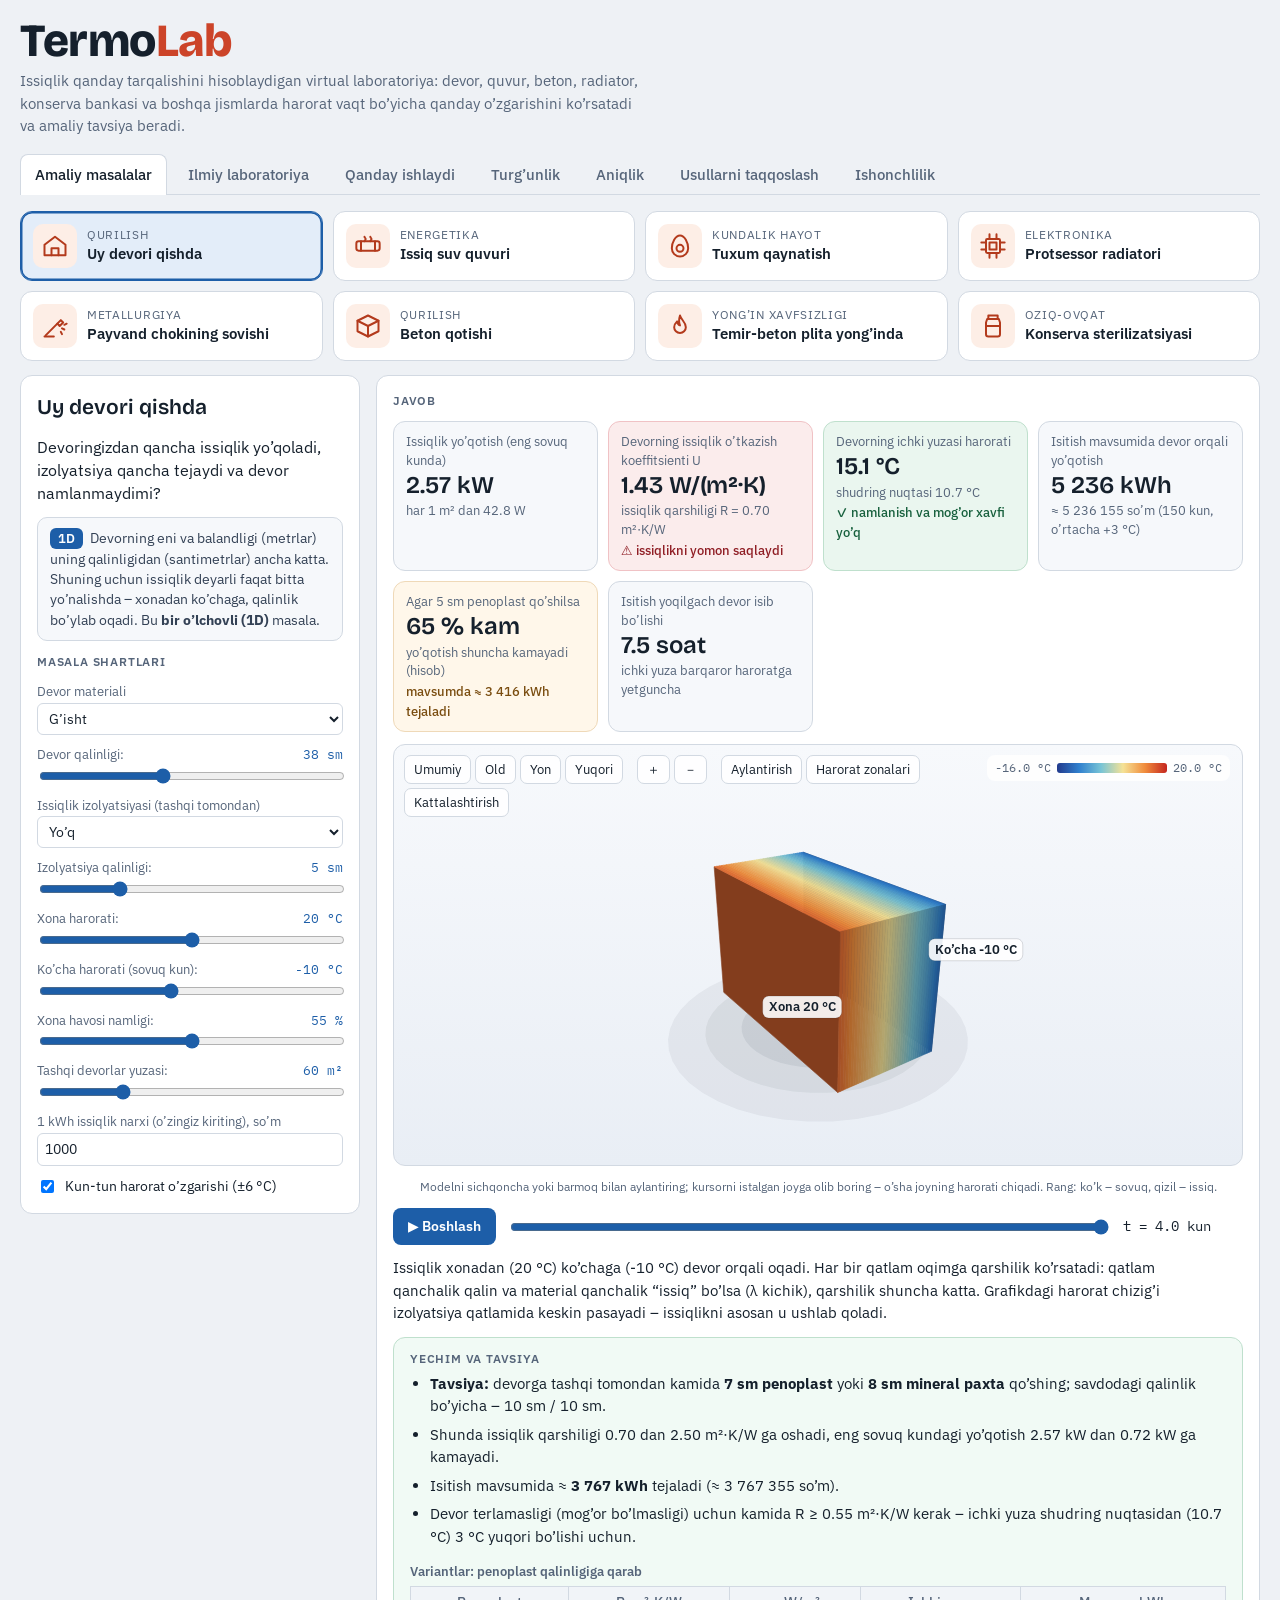
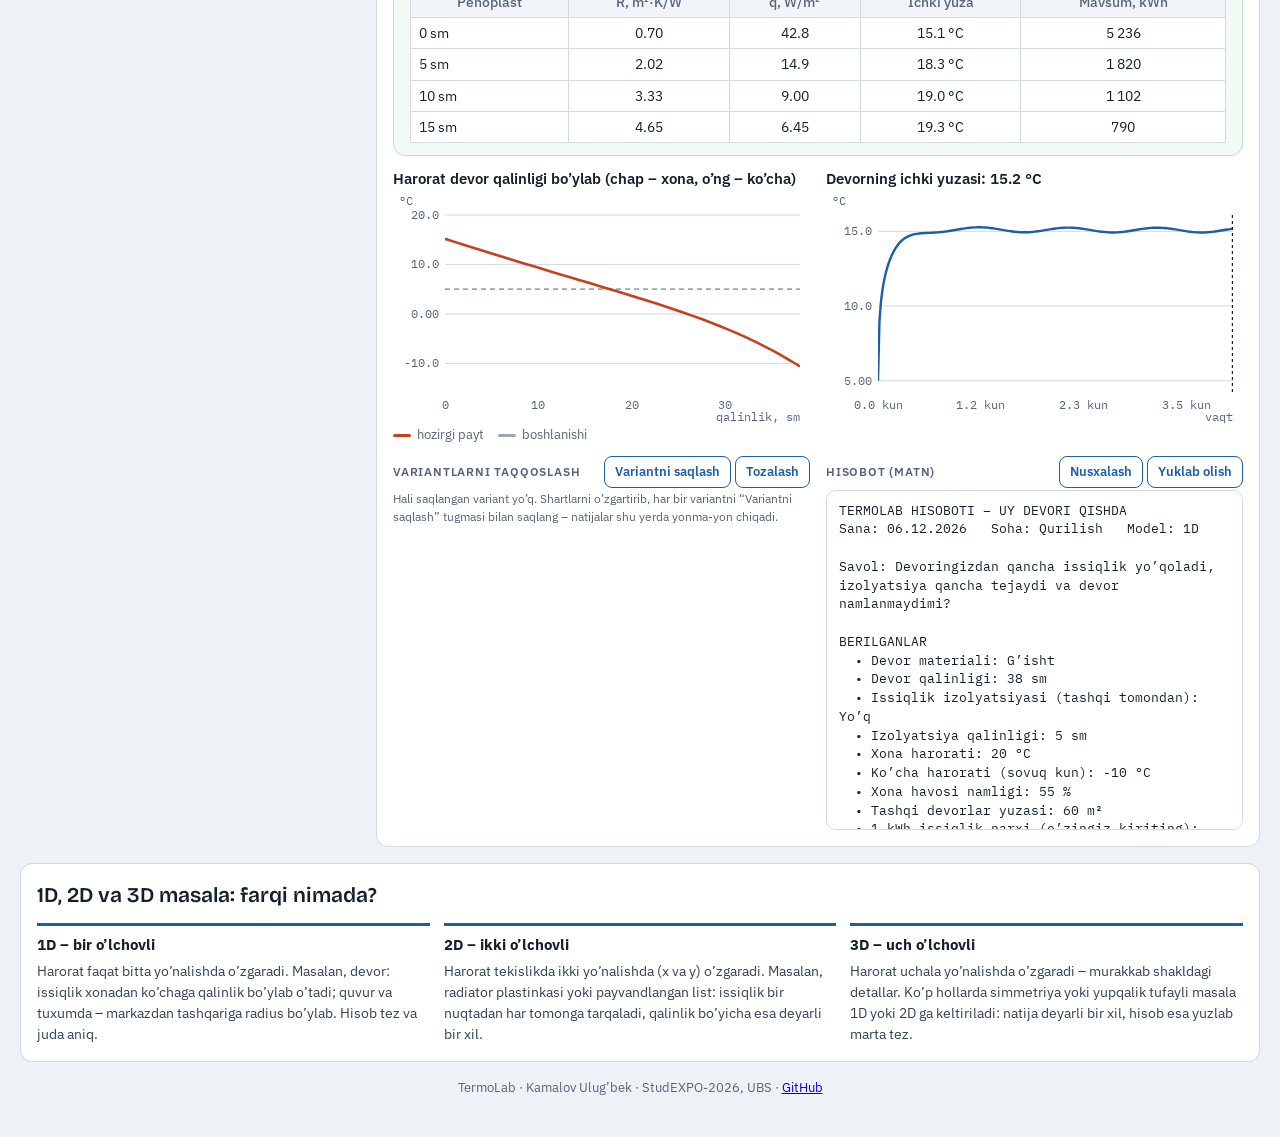
==== commit 659642c9: "Usullar taqqoslash, taqdimot (pptx), 30 soniyalik video Co-Authored-By: Claude Sonnet 5.5 <noreply@a" ====
--- a/index.html
+++ b/index.html
@@ -191,7 +191,7 @@
   <header>
     <div>
       <h1>Termo<span>Lab</span></h1>
-      <p class="sub">Jism ichida issiqlik qanday tarqalishini ko’rsatadigan virtual laboratoriya: sterjen, devor va plastinka uchun haroratni vaqt bo’yicha hisoblaydi.</p>
+      <p class="sub">Issiqlik qanday tarqalishini hisoblaydigan virtual laboratoriya: devor, quvur, beton, radiator, konserva bankasi va boshqa jismlarda harorat vaqt bo’yicha qanday o’zgarishini ko’rsatadi va amaliy tavsiya beradi.</p>
     </div>
   </header>
 
@@ -1264,7 +1264,7 @@
   const now = () => (root.performance ? root.performance.now() : Date.now());
   // 1D test: po'lat sterjen, uchlari 0 °C, boshlang'ich harorat 100·sin(πx/L)
   // aniq yechim: u = 100 e^{-a²π²t/L²} sin(πx/L)
-  const P1 = { L: 0.2, a2: 1.4e-5, lam: 50, T: 600, N: 50 };
+  const P1 = { L: 0.2, a2: 1.4e-5, lam: 50, T: 600, N: 100 };
   // 2D test: po'lat plastinka 0.2×0.2 m, chetlari 0 °C, aniq yechim: u = 100 e^{-2a²π²t/L²} sin sin
   const P2 = { L: 0.2, a2: 1.4e-5, lam: 50, T: 600, N: 40 };
   function exact1(x, t) { return 100 * Math.exp(-P1.a2 * Math.PI ** 2 * t / P1.L ** 2) * Math.sin(Math.PI * x / P1.L); }
@@ -1288,7 +1288,7 @@
   }
   const M1 = [
     { name: 'Oshkor sxema (katta qadam)', theta: 0, K: 60, short: 'Oshkor, τ = 10 s' },
-    { name: 'Oshkor sxema (kichik qadam, Fo ≤ ½)', theta: 0, K: 1200, short: 'Oshkor, τ = 0.5 s' },
+    { name: 'Oshkor sxema (kichik qadam, Fo ≤ ½)', theta: 0, K: 4800, short: 'Oshkor, τ = 0.125 s' },
     { name: 'Oshkormas + haydash usuli', theta: 1, K: 60, solver: 'thomas', short: 'Oshkormas + haydash' },
     { name: 'Oshkormas + Zeydel iteratsiyasi', theta: 1, K: 60, solver: 'seidel', short: 'Oshkormas + Zeydel' },
     { name: 'Krank–Nikolson + Zeydel', theta: 0.5, K: 60, solver: 'seidel', short: 'Krank–Nikolson + Zeydel' },
